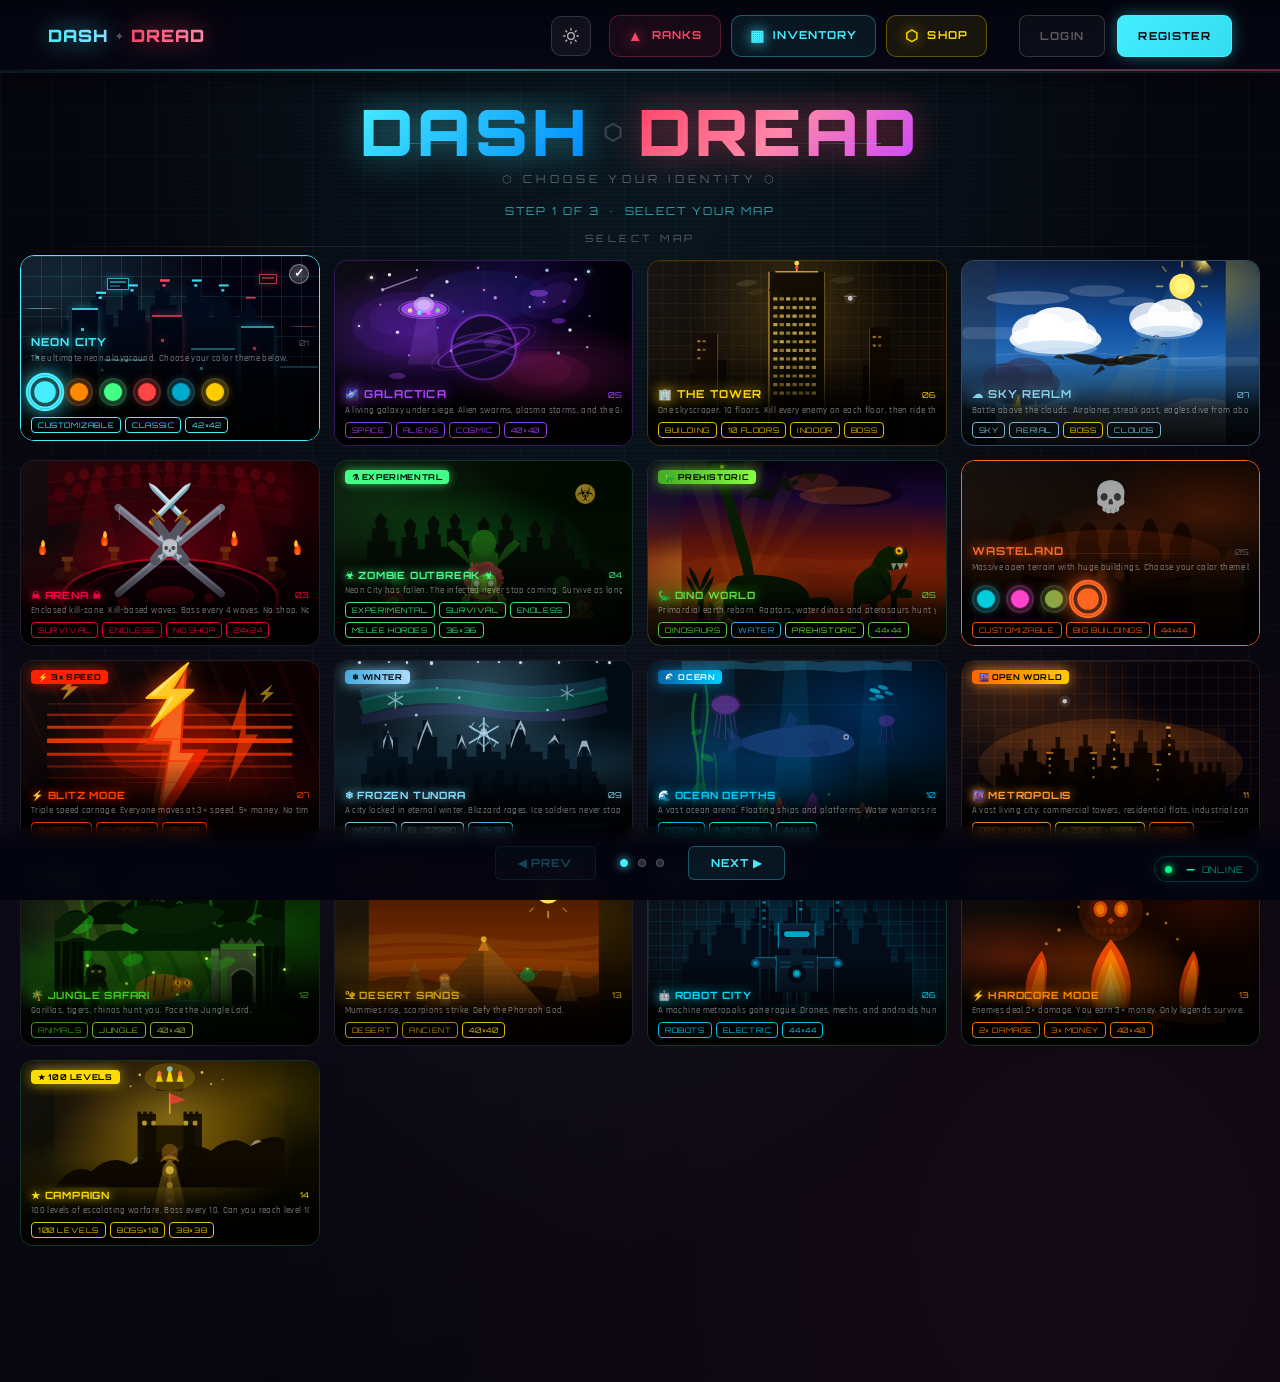
==== index.html @ d9773443 "minor" ====
<!DOCTYPE html>
<html lang="en">
<head>
  <meta charset="UTF-8">
  <meta name="viewport" content="width=device-width, initial-scale=1.0, viewport-fit=cover, user-scalable=no">
  <title>DASH DREAD — Choose Your Identity</title>
  <link rel="stylesheet" href="css/style.css">
  <link rel="stylesheet" href="css/social.css">
  <!-- Apply saved theme before paint to prevent flash -->
  <script>try{if(localStorage.getItem('nc_theme')==='light')document.documentElement.setAttribute('data-theme','light');}catch(e){}</script>
</head>
<body class="select-screen">
  <div class="bg-grid"></div>
  <div class="scanlines"></div>

  <!-- ── Small-screen recommendation banner (hidden on ≥1025px) ── -->
  <div class="mobile-warning-banner" id="mobileWarningBanner">
    <span class="mobile-warning-icon">💻</span>
    <span class="mobile-warning-text">For the best experience, play on a <strong>computer</strong>. Mobile is supported but some features may be limited.</span>
    <button class="mobile-warning-close" onclick="this.parentElement.style.display='none'" aria-label="Dismiss">✕</button>
  </div>

  <!-- ── Site Navbar ───────────────────────────────────────── -->
  <nav class="site-nav">
    <a href="index.html" class="site-nav__logo"><span class="logo-dash">DASH</span><span class="logo-sep">✦</span><span class="logo-dread">DREAD</span></a>
    <div id="siteNav" class="site-nav__controls"></div>
  </nav>

  <div class="select-container">

    <!-- Logo -->
    <div class="game-logo">
      <h1 class="logo-text"><span class="logo-dash">DASH</span><span class="logo-mid-sep">⬡</span><span class="logo-dread">DREAD</span></h1>
      <p class="logo-sub">⬡ CHOOSE YOUR IDENTITY ⬡</p>
    </div>

    <!-- ── Step Wrapper ─────────────────────────────────── -->
    <div id="stepWrapper" class="step-wrapper">

      <!-- STEP 2: Character + Customization (shown second) -->
      <div id="step2" class="step">
        <p class="step-label">STEP 2 OF 3 &nbsp;·&nbsp; CHOOSE YOUR CHARACTER</p>

    <!-- ── Character Customize Panel ──────────────────────── -->
    <div class="cpp-panel" id="cppPanel" style="display:none">

      <!-- Left: big rotating preview -->
      <div class="cpp-stage">
        <div class="cpp-wrap" id="cppWrap">
          <canvas id="cppCanvas"></canvas>
        </div>
        <div class="cpp-name" id="cppName"></div>
        <div class="cpp-hint">&#8592; DRAG TO ROTATE &#8594;</div>
      </div>

      <!-- Right: controls -->
      <div class="cpp-controls">

        <!-- Neon Color -->
        <div class="cpp-group">
          <div class="cpp-label">NEON COLOR</div>
          <div class="cpp-row">
            <div class="cpp-color active" data-color="default" title="Default" style="background:linear-gradient(135deg,#FF4466,#44EEFF,#44FF88,#CC88FF);box-shadow:0 0 8px rgba(255,255,255,0.35)"></div>
            <div class="cpp-color" data-color="#FF4466" style="background:#FF4466;box-shadow:0 0 8px #FF4466" title="Crimson"></div>
            <div class="cpp-color" data-color="#44EEFF" style="background:#44EEFF;box-shadow:0 0 8px #44EEFF" title="Cyan"></div>
            <div class="cpp-color" data-color="#44FF88" style="background:#44FF88;box-shadow:0 0 8px #44FF88" title="Green"></div>
            <div class="cpp-color" data-color="#FFDD44" style="background:#FFDD44;box-shadow:0 0 8px #FFDD44" title="Gold"></div>
            <div class="cpp-color" data-color="#FF8800" style="background:#FF8800;box-shadow:0 0 8px #FF8800" title="Orange"></div>
            <div class="cpp-color" data-color="#CC88FF" style="background:#CC88FF;box-shadow:0 0 8px #CC88FF" title="Purple"></div>
            <div class="cpp-color" data-color="#FF66AA" style="background:#FF66AA;box-shadow:0 0 8px #FF66AA" title="Pink"></div>
          </div>
        </div>

        <!-- Accessory -->
        <div class="cpp-group">
          <div class="cpp-label">ACCESSORY</div>
          <div class="cpp-row cpp-row--wrap">
            <button class="cpp-acc-btn active" data-acc="none">NONE</button>
            <button class="cpp-acc-btn" data-acc="glasses">GLASSES</button>
            <button class="cpp-acc-btn" data-acc="shades">SHADES</button>
            <button class="cpp-acc-btn" data-acc="goggles">GOGGLES</button>
            <button class="cpp-acc-btn" data-acc="hat">HAT</button>
            <button class="cpp-acc-btn" data-acc="crown">CROWN</button>
            <button class="cpp-acc-btn" data-acc="halo">HALO</button>
            <button class="cpp-acc-btn" data-acc="horns">HORNS</button>
            <button class="cpp-acc-btn" data-acc="mohawk">MOHAWK</button>
            <button class="cpp-acc-btn" data-acc="bandana">BANDANA</button>
            <button class="cpp-acc-btn" data-acc="mask">MASK</button>
            <button class="cpp-acc-btn" data-acc="chain">CHAIN</button>
            <button class="cpp-acc-btn" data-acc="earphones">EARPHONES</button>
          </div>
        </div>

        <!-- Effect -->
        <div class="cpp-group">
          <div class="cpp-label">CYBER EFFECT</div>
          <div class="cpp-row cpp-row--wrap">
            <button class="cpp-eff-btn active" data-eff="none">NONE</button>
            <button class="cpp-eff-btn" data-eff="aura">AURA</button>
            <button class="cpp-eff-btn" data-eff="fire">FIRE</button>
            <button class="cpp-eff-btn" data-eff="lightning">LIGHTNING</button>
            <button class="cpp-eff-btn" data-eff="ice">ICE</button>
            <button class="cpp-eff-btn" data-eff="rainbow">RAINBOW</button>
            <button class="cpp-eff-btn" data-eff="dark">DARK VOID</button>
            <button class="cpp-eff-btn" data-eff="speed">SPEED</button>
            <button class="cpp-eff-btn" data-eff="smoke">SMOKE</button>
            <button class="cpp-eff-btn" data-eff="glitch">GLITCH</button>
            <button class="cpp-eff-btn" data-eff="static">STATIC</button>
          </div>
        </div>

      </div>
    </div>

<!-- Characters -->
    <div class="char-section">
      <!-- All characters in one scrollable grid -->
      <div class="characters-grid">

      <!-- 01 Gangster -->
      <div class="char-card" data-char="gangster">
        <span class="char-number">01</span>
        <div class="char-avatar" data-char="gangster">
          <canvas class="char-preview-canvas" data-char="gangster"></canvas>
        </div>
        <div class="char-info">
          <h3>THE GANGSTER</h3>
          <p class="char-lore">Street boss with no mercy.</p>
          <div class="stats">
            <div class="stat"><span>SPEED</span><div class="stat-bar"><div class="stat-fill" style="width:55%"></div></div></div>
            <div class="stat"><span>HEALTH</span><div class="stat-bar"><div class="stat-fill" style="width:72%"></div></div></div>
            <div class="stat"><span>DAMAGE</span><div class="stat-bar"><div class="stat-fill" style="width:88%"></div></div></div>
          </div>
        </div>
      </div>

      <!-- 02 Hacker -->
      <div class="char-card" data-char="hacker">
        <span class="char-number">02</span>
        <div class="char-avatar" data-char="hacker">
          <canvas class="char-preview-canvas" data-char="hacker"></canvas>
        </div>
        <div class="char-info">
          <h3>THE HACKER</h3>
          <p class="char-lore">Digital ghost. Faster than light.</p>
          <div class="stats">
            <div class="stat"><span>SPEED</span><div class="stat-bar"><div class="stat-fill" style="width:95%"></div></div></div>
            <div class="stat"><span>HEALTH</span><div class="stat-bar"><div class="stat-fill" style="width:45%"></div></div></div>
            <div class="stat"><span>DAMAGE</span><div class="stat-bar"><div class="stat-fill" style="width:45%"></div></div></div>
          </div>
        </div>
      </div>

      <!-- 03 Mercenary -->
      <div class="char-card" data-char="mercenary">
        <span class="char-number">03</span>
        <div class="char-avatar" data-char="mercenary">
          <canvas class="char-preview-canvas" data-char="mercenary"></canvas>
        </div>
        <div class="char-info">
          <h3>THE MERCENARY</h3>
          <p class="char-lore">War machine. Built to survive.</p>
          <div class="stats">
            <div class="stat"><span>SPEED</span><div class="stat-bar"><div class="stat-fill" style="width:38%"></div></div></div>
            <div class="stat"><span>HEALTH</span><div class="stat-bar"><div class="stat-fill" style="width:100%"></div></div></div>
            <div class="stat"><span>DAMAGE</span><div class="stat-bar"><div class="stat-fill" style="width:65%"></div></div></div>
          </div>
        </div>
      </div>

      <!-- 04 Ghost -->
      <div class="char-card" data-char="ghost">
        <span class="char-number">04</span>
        <div class="char-avatar" data-char="ghost">
          <canvas class="char-preview-canvas" data-char="ghost"></canvas>
        </div>
        <div class="char-info">
          <h3>THE GHOST</h3>
          <p class="char-lore">One shot. One kill. No trace.</p>
          <div class="stats">
            <div class="stat"><span>SPEED</span><div class="stat-bar"><div class="stat-fill" style="width:72%"></div></div></div>
            <div class="stat"><span>HEALTH</span><div class="stat-bar"><div class="stat-fill" style="width:55%"></div></div></div>
            <div class="stat"><span>DAMAGE</span><div class="stat-bar"><div class="stat-fill" style="width:100%"></div></div></div>
          </div>
        </div>
      </div>

      <!-- 05 Engineer -->
      <div class="char-card" data-char="engineer">
        <span class="char-number">05</span>
        <div class="char-avatar" data-char="engineer">
          <canvas class="char-preview-canvas" data-char="engineer"></canvas>
        </div>
        <div class="char-info">
          <h3>THE ENGINEER</h3>
          <p class="char-lore">Builds shield turrets.</p>
          <div class="stats">
            <div class="stat"><span>SPEED</span><div class="stat-bar"><div class="stat-fill" style="width:48%"></div></div></div>
            <div class="stat"><span>HEALTH</span><div class="stat-bar"><div class="stat-fill" style="width:78%"></div></div></div>
            <div class="stat"><span>DAMAGE</span><div class="stat-bar"><div class="stat-fill" style="width:58%"></div></div></div>
          </div>
        </div>
      </div>

      <!-- 06 Sniper Elite -->
      <div class="char-card" data-char="sniper_elite">
        <span class="char-number">06</span>
        <div class="char-avatar" data-char="sniper_elite">
          <canvas class="char-preview-canvas" data-char="sniper_elite"></canvas>
        </div>
        <div class="char-info">
          <h3>SNIPER ELITE</h3>
          <p class="char-lore">One bullet. Maximum precision.</p>
          <div class="stats">
            <div class="stat"><span>SPEED</span><div class="stat-bar"><div class="stat-fill" style="width:42%"></div></div></div>
            <div class="stat"><span>HEALTH</span><div class="stat-bar"><div class="stat-fill" style="width:48%"></div></div></div>
            <div class="stat"><span>DAMAGE</span><div class="stat-bar"><div class="stat-fill" style="width:100%"></div></div></div>
          </div>
        </div>
      </div>

      <!-- 07 Drone Pilot -->
      <div class="char-card" data-char="drone_pilot">
        <span class="char-number">07</span>
        <div class="char-avatar" data-char="drone_pilot">
          <canvas class="char-preview-canvas" data-char="drone_pilot"></canvas>
        </div>
        <div class="char-info">
          <h3>DRONE PILOT</h3>
          <p class="char-lore">Death from above.</p>
          <div class="stats">
            <div class="stat"><span>SPEED</span><div class="stat-bar"><div class="stat-fill" style="width:52%"></div></div></div>
            <div class="stat"><span>HEALTH</span><div class="stat-bar"><div class="stat-fill" style="width:55%"></div></div></div>
            <div class="stat"><span>DAMAGE</span><div class="stat-bar"><div class="stat-fill" style="width:68%"></div></div></div>
          </div>
        </div>
      </div>

      <!-- 08 Chemist -->
      <div class="char-card" data-char="chemist">
        <span class="char-number">08</span>
        <div class="char-avatar" data-char="chemist">
          <canvas class="char-preview-canvas" data-char="chemist"></canvas>
        </div>
        <div class="char-info">
          <h3>THE CHEMIST</h3>
          <p class="char-lore">Toxic clouds. Corrosive death.</p>
          <div class="stats">
            <div class="stat"><span>SPEED</span><div class="stat-bar"><div class="stat-fill" style="width:50%"></div></div></div>
            <div class="stat"><span>HEALTH</span><div class="stat-bar"><div class="stat-fill" style="width:65%"></div></div></div>
            <div class="stat"><span>DAMAGE</span><div class="stat-bar"><div class="stat-fill" style="width:72%"></div></div></div>
          </div>
        </div>
      </div>

      <!-- 09 Cyber Ninja -->
      <div class="char-card" data-char="cyber_ninja">
        <span class="char-number">09</span>
        <div class="char-avatar" data-char="cyber_ninja">
          <canvas class="char-preview-canvas" data-char="cyber_ninja"></canvas>
        </div>
        <div class="char-info">
          <h3>CYBER NINJA</h3>
          <p class="char-lore">Dash + invisibility.</p>
          <div class="stats">
            <div class="stat"><span>SPEED</span><div class="stat-bar"><div class="stat-fill" style="width:98%"></div></div></div>
            <div class="stat"><span>HEALTH</span><div class="stat-bar"><div class="stat-fill" style="width:40%"></div></div></div>
            <div class="stat"><span>DAMAGE</span><div class="stat-bar"><div class="stat-fill" style="width:85%"></div></div></div>
          </div>
        </div>
      </div>

      <!-- 10 Cyber Wolf -->
      <div class="char-card" data-char="cyber_wolf">
        <span class="char-number">10</span>
        <div class="char-avatar" data-char="cyber_wolf">
          <canvas class="char-preview-canvas" data-char="cyber_wolf"></canvas>
        </div>
        <div class="char-info">
          <h3>CYBER WOLF</h3>
          <p class="char-lore">Metallic fangs. Fast melee.</p>
          <div class="stats">
            <div class="stat"><span>SPEED</span><div class="stat-bar"><div class="stat-fill" style="width:88%"></div></div></div>
            <div class="stat"><span>HEALTH</span><div class="stat-bar"><div class="stat-fill" style="width:55%"></div></div></div>
            <div class="stat"><span>DAMAGE</span><div class="stat-bar"><div class="stat-fill" style="width:82%"></div></div></div>
          </div>
        </div>
      </div>

      <!-- 11 Neon Panther -->
      <div class="char-card" data-char="neon_panther">
        <span class="char-number">11</span>
        <div class="char-avatar" data-char="neon_panther">
          <canvas class="char-preview-canvas" data-char="neon_panther"></canvas>
        </div>
        <div class="char-info">
          <h3>NEON PANTHER</h3>
          <p class="char-lore">Silent predator. Stealth attack.</p>
          <div class="stats">
            <div class="stat"><span>SPEED</span><div class="stat-bar"><div class="stat-fill" style="width:92%"></div></div></div>
            <div class="stat"><span>HEALTH</span><div class="stat-bar"><div class="stat-fill" style="width:45%"></div></div></div>
            <div class="stat"><span>DAMAGE</span><div class="stat-bar"><div class="stat-fill" style="width:92%"></div></div></div>
          </div>
        </div>
      </div>

      <!-- 12 Mecha Bulldog -->
      <div class="char-card" data-char="mecha_bulldog">
        <span class="char-number">12</span>
        <div class="char-avatar" data-char="mecha_bulldog">
          <canvas class="char-preview-canvas" data-char="mecha_bulldog"></canvas>
        </div>
        <div class="char-info">
          <h3>MECHA BULLDOG</h3>
          <p class="char-lore">Heavy armor. Tank.</p>
          <div class="stats">
            <div class="stat"><span>SPEED</span><div class="stat-bar"><div class="stat-fill" style="width:25%"></div></div></div>
            <div class="stat"><span>HEALTH</span><div class="stat-bar"><div class="stat-fill" style="width:100%"></div></div></div>
            <div class="stat"><span>DAMAGE</span><div class="stat-bar"><div class="stat-fill" style="width:75%"></div></div></div>
          </div>
        </div>
      </div>

      <!-- 13 Medic -->
      <div class="char-card" data-char="medic">
        <span class="char-number">17</span>
        <div class="char-avatar" data-char="medic">
          <canvas class="char-preview-canvas" data-char="medic"></canvas>
        </div>
        <div class="char-info">
          <h3>THE MEDIC</h3>
          <p class="char-lore">Combat surgeon. Heals allies.</p>
          <div class="stats">
            <div class="stat"><span>SPEED</span><div class="stat-bar"><div class="stat-fill" style="width:44%"></div></div></div>
            <div class="stat"><span>HEALTH</span><div class="stat-bar"><div class="stat-fill" style="width:90%"></div></div></div>
            <div class="stat"><span>DAMAGE</span><div class="stat-bar"><div class="stat-fill" style="width:50%"></div></div></div>
          </div>
        </div>
      </div>

      <!-- 18 Ronin -->
      <div class="char-card" data-char="ronin">
        <span class="char-number">18</span>
        <div class="char-avatar" data-char="ronin">
          <canvas class="char-preview-canvas" data-char="ronin"></canvas>
        </div>
        <div class="char-info">
          <h3>THE RONIN</h3>
          <p class="char-lore">Ancient blade. Perfect discipline.</p>
          <div class="stats">
            <div class="stat"><span>SPEED</span><div class="stat-bar"><div class="stat-fill" style="width:75%"></div></div></div>
            <div class="stat"><span>HEALTH</span><div class="stat-bar"><div class="stat-fill" style="width:58%"></div></div></div>
            <div class="stat"><span>DAMAGE</span><div class="stat-bar"><div class="stat-fill" style="width:96%"></div></div></div>
          </div>
        </div>
      </div>

      <!-- 19 Pyro -->
      <div class="char-card" data-char="pyro">
        <span class="char-number">19</span>
        <div class="char-avatar" data-char="pyro">
          <canvas class="char-preview-canvas" data-char="pyro"></canvas>
        </div>
        <div class="char-info">
          <h3>THE PYRO</h3>
          <p class="char-lore">Fire is the only language.</p>
          <div class="stats">
            <div class="stat"><span>SPEED</span><div class="stat-bar"><div class="stat-fill" style="width:32%"></div></div></div>
            <div class="stat"><span>HEALTH</span><div class="stat-bar"><div class="stat-fill" style="width:88%"></div></div></div>
            <div class="stat"><span>DAMAGE</span><div class="stat-bar"><div class="stat-fill" style="width:98%"></div></div></div>
          </div>
        </div>
      </div>

      <!-- 20 Phantom -->
      <div class="char-card" data-char="phantom">
        <span class="char-number">20</span>
        <div class="char-avatar" data-char="phantom">
          <canvas class="char-preview-canvas" data-char="phantom"></canvas>
        </div>
        <div class="char-info">
          <h3>THE PHANTOM</h3>
          <p class="char-lore">22% bullet dodge.</p>
          <div class="stats">
            <div class="stat"><span>SPEED</span><div class="stat-bar"><div class="stat-fill" style="width:95%"></div></div></div>
            <div class="stat"><span>HEALTH</span><div class="stat-bar"><div class="stat-fill" style="width:38%"></div></div></div>
            <div class="stat"><span>DAMAGE</span><div class="stat-bar"><div class="stat-fill" style="width:88%"></div></div></div>
          </div>
        </div>
      </div>

      <!-- 21-32: Remaining characters with similar structure -->
      <!-- 21 Spider Drone -->
      <div class="char-card" data-char="spider_drone">
        <span class="char-number">21</span>
        <div class="char-avatar" data-char="spider_drone">
          <canvas class="char-preview-canvas" data-char="spider_drone"></canvas>
        </div>
        <div class="char-info">
          <h3>SPIDER DRONE</h3>
          <p class="char-lore">Eight legs. Infinite traps.</p>
          <div class="stats">
            <div class="stat"><span>SPEED</span><div class="stat-bar"><div class="stat-fill" style="width:55%"></div></div></div>
            <div class="stat"><span>HEALTH</span><div class="stat-bar"><div class="stat-fill" style="width:52%"></div></div></div>
            <div class="stat"><span>DAMAGE</span><div class="stat-bar"><div class="stat-fill" style="width:70%"></div></div></div>
          </div>
        </div>
      </div>

      <!-- 22 Robo Hawk -->
      <div class="char-card" data-char="robo_hawk">
        <span class="char-number">22</span>
        <div class="char-avatar" data-char="robo_hawk">
          <canvas class="char-preview-canvas" data-char="robo_hawk"></canvas>
        </div>
        <div class="char-info">
          <h3>ROBO HAWK</h3>
          <p class="char-lore">Air superiority. Dive bombs.</p>
          <div class="stats">
            <div class="stat"><span>SPEED</span><div class="stat-bar"><div class="stat-fill" style="width:85%"></div></div></div>
            <div class="stat"><span>HEALTH</span><div class="stat-bar"><div class="stat-fill" style="width:42%"></div></div></div>
            <div class="stat"><span>DAMAGE</span><div class="stat-bar"><div class="stat-fill" style="width:85%"></div></div></div>
          </div>
        </div>
      </div>

      <!-- 23 Nano Rat -->
      <div class="char-card" data-char="nano_rat">
        <span class="char-number">23</span>
        <div class="char-avatar" data-char="nano_rat">
          <canvas class="char-preview-canvas" data-char="nano_rat"></canvas>
        </div>
        <div class="char-info">
          <h3>NANO RAT</h3>
          <p class="char-lore">Tiny but deadly. Sabotage.</p>
          <div class="stats">
            <div class="stat"><span>SPEED</span><div class="stat-bar"><div class="stat-fill" style="width:100%"></div></div></div>
            <div class="stat"><span>HEALTH</span><div class="stat-bar"><div class="stat-fill" style="width:28%"></div></div></div>
            <div class="stat"><span>DAMAGE</span><div class="stat-bar"><div class="stat-fill" style="width:58%"></div></div></div>
          </div>
        </div>
      </div>

      <!-- 24 Mini Bee -->
      <div class="char-card" data-char="mini_bee">
        <span class="char-number">24</span>
        <div class="char-avatar" data-char="mini_bee">
          <canvas class="char-preview-canvas" data-char="mini_bee"></canvas>
        </div>
        <div class="char-info">
          <h3>MINI BEE</h3>
          <p class="char-lore">Swarm protocol. Many stings.</p>
          <div class="stats">
            <div class="stat"><span>SPEED</span><div class="stat-bar"><div class="stat-fill" style="width:82%"></div></div></div>
            <div class="stat"><span>HEALTH</span><div class="stat-bar"><div class="stat-fill" style="width:32%"></div></div></div>
            <div class="stat"><span>DAMAGE</span><div class="stat-bar"><div class="stat-fill" style="width:45%"></div></div></div>
          </div>
        </div>
      </div>

      <!-- 25-28: More characters -->
      <!-- 25 Tank Commander -->
      <div class="char-card" data-char="tank_commander">
        <span class="char-number">25</span>
        <div class="char-avatar" data-char="tank_commander">
          <canvas class="char-preview-canvas" data-char="tank_commander"></canvas>
        </div>
        <div class="char-info">
          <h3>TANK COMMANDER</h3>
          <p class="char-lore">Heavy metal. Explosives.</p>
          <div class="stats">
            <div class="stat"><span>SPEED</span><div class="stat-bar"><div class="stat-fill" style="width:18%"></div></div></div>
            <div class="stat"><span>HEALTH</span><div class="stat-bar"><div class="stat-fill" style="width:100%"></div></div></div>
            <div class="stat"><span>DAMAGE</span><div class="stat-bar"><div class="stat-fill" style="width:88%"></div></div></div>
          </div>
        </div>
      </div>

      <!-- 26 Blade Dancer -->
      <div class="char-card" data-char="blade_dancer">
        <span class="char-number">26</span>
        <div class="char-avatar" data-char="blade_dancer">
          <canvas class="char-preview-canvas" data-char="blade_dancer"></canvas>
        </div>
        <div class="char-info">
          <h3>BLADE DANCER</h3>
          <p class="char-lore">Spinning death. Graceful.</p>
          <div class="stats">
            <div class="stat"><span>SPEED</span><div class="stat-bar"><div class="stat-fill" style="width:90%"></div></div></div>
            <div class="stat"><span>HEALTH</span><div class="stat-bar"><div class="stat-fill" style="width:48%"></div></div></div>
            <div class="stat"><span>DAMAGE</span><div class="stat-bar"><div class="stat-fill" style="width:95%"></div></div></div>
          </div>
        </div>
      </div>

      <!-- 27 Frost Walker -->
      <div class="char-card" data-char="frost_walker">
        <span class="char-number">27</span>
        <div class="char-avatar" data-char="frost_walker">
          <canvas class="char-preview-canvas" data-char="frost_walker"></canvas>
        </div>
        <div class="char-info">
          <h3>FROST WALKER</h3>
          <p class="char-lore">Sub-zero. Freeze enemies.</p>
          <div class="stats">
            <div class="stat"><span>SPEED</span><div class="stat-bar"><div class="stat-fill" style="width:52%"></div></div></div>
            <div class="stat"><span>HEALTH</span><div class="stat-bar"><div class="stat-fill" style="width:62%"></div></div></div>
            <div class="stat"><span>DAMAGE</span><div class="stat-bar"><div class="stat-fill" style="width:72%"></div></div></div>
          </div>
        </div>
      </div>

      <!-- 28 Volt Runner -->
      <div class="char-card" data-char="volt_runner">
        <span class="char-number">28</span>
        <div class="char-avatar" data-char="volt_runner">
          <canvas class="char-preview-canvas" data-char="volt_runner"></canvas>
        </div>
        <div class="char-info">
          <h3>VOLT RUNNER</h3>
          <p class="char-lore">Electric speed.</p>
          <div class="stats">
            <div class="stat"><span>SPEED</span><div class="stat-bar"><div class="stat-fill" style="width:98%"></div></div></div>
            <div class="stat"><span>HEALTH</span><div class="stat-bar"><div class="stat-fill" style="width:35%"></div></div></div>
            <div class="stat"><span>DAMAGE</span><div class="stat-bar"><div class="stat-fill" style="width:75%"></div></div></div>
          </div>
        </div>
      </div>

      <!-- ── COMING SOON (bottom) ─────────────────────────── -->
      <!-- Timebreaker (COMING SOON) -->
      <div class="char-card char-card-locked" data-char="timebreaker" data-coming-soon="true">
        <span class="char-number">29</span>
        <div class="char-coming-soon-overlay"><span class="cs-badge">COMING SOON</span></div>
        <div class="char-avatar" data-char="timebreaker">
          <canvas class="char-preview-canvas" data-char="timebreaker"></canvas>
        </div>
        <div class="char-info">
          <h3>TIMEBREAKER</h3>
          <p class="char-lore">Bend time. Break reality.</p>
          <div class="stats">
            <div class="stat"><span>SPEED</span><div class="stat-bar"><div class="stat-fill" style="width:70%"></div></div></div>
            <div class="stat"><span>HEALTH</span><div class="stat-bar"><div class="stat-fill" style="width:58%"></div></div></div>
            <div class="stat"><span>DAMAGE</span><div class="stat-bar"><div class="stat-fill" style="width:85%"></div></div></div>
          </div>
        </div>
      </div>

      <!-- AI Avatar (COMING SOON) -->
      <div class="char-card char-card-locked" data-char="ai_avatar" data-coming-soon="true">
        <span class="char-number">30</span>
        <div class="char-coming-soon-overlay"><span class="cs-badge">COMING SOON</span></div>
        <div class="char-avatar" data-char="ai_avatar">
          <canvas class="char-preview-canvas" data-char="ai_avatar"></canvas>
        </div>
        <div class="char-info">
          <h3>AI AVATAR</h3>
          <p class="char-lore">Adaptive intelligence.</p>
          <div class="stats">
            <div class="stat"><span>SPEED</span><div class="stat-bar"><div class="stat-fill" style="width:65%"></div></div></div>
            <div class="stat"><span>HEALTH</span><div class="stat-bar"><div class="stat-fill" style="width:68%"></div></div></div>
            <div class="stat"><span>DAMAGE</span><div class="stat-bar"><div class="stat-fill" style="width:75%"></div></div></div>
          </div>
        </div>
      </div>

      <!-- Overlord (COMING SOON) -->
      <div class="char-card char-card-locked" data-char="overlord" data-coming-soon="true">
        <span class="char-number">31</span>
        <div class="char-coming-soon-overlay"><span class="cs-badge">COMING SOON</span></div>
        <div class="char-avatar" data-char="overlord">
          <canvas class="char-preview-canvas" data-char="overlord"></canvas>
        </div>
        <div class="char-info">
          <h3>THE OVERLORD</h3>
          <p class="char-lore">Command the swarm.</p>
          <div class="stats">
            <div class="stat"><span>SPEED</span><div class="stat-bar"><div class="stat-fill" style="width:38%"></div></div></div>
            <div class="stat"><span>HEALTH</span><div class="stat-bar"><div class="stat-fill" style="width:82%"></div></div></div>
            <div class="stat"><span>DAMAGE</span><div class="stat-bar"><div class="stat-fill" style="width:55%"></div></div></div>
          </div>
        </div>
      </div>

      <!-- Electric Eel (COMING SOON) -->
      <div class="char-card char-card-locked" data-char="electric_eel" data-coming-soon="true">
        <span class="char-number">32</span>
        <div class="char-coming-soon-overlay"><span class="cs-badge">COMING SOON</span></div>
        <div class="char-avatar" data-char="electric_eel">
          <canvas class="char-preview-canvas" data-char="electric_eel"></canvas>
        </div>
        <div class="char-info">
          <h3>ELECTRIC EEL</h3>
          <p class="char-lore">High voltage. Stun ability.</p>
          <div class="stats">
            <div class="stat"><span>SPEED</span><div class="stat-bar"><div class="stat-fill" style="width:68%"></div></div></div>
            <div class="stat"><span>HEALTH</span><div class="stat-bar"><div class="stat-fill" style="width:50%"></div></div></div>
            <div class="stat"><span>DAMAGE</span><div class="stat-bar"><div class="stat-fill" style="width:80%"></div></div></div>
          </div>
        </div>
      </div>

      <!-- Quantum Ghost (COMING SOON) -->
      <div class="char-card char-card-locked" data-char="quantum_ghost" data-coming-soon="true">
        <span class="char-number">33</span>
        <div class="char-coming-soon-overlay"><span class="cs-badge">COMING SOON</span></div>
        <div class="char-avatar" data-char="quantum_ghost">
          <canvas class="char-preview-canvas" data-char="quantum_ghost"></canvas>
        </div>
        <div class="char-info">
          <h3>QUANTUM GHOST</h3>
          <p class="char-lore">Phase through walls. 30% dodge.</p>
          <div class="stats">
            <div class="stat"><span>SPEED</span><div class="stat-bar"><div class="stat-fill" style="width:85%"></div></div></div>
            <div class="stat"><span>HEALTH</span><div class="stat-bar"><div class="stat-fill" style="width:35%"></div></div></div>
            <div class="stat"><span>DAMAGE</span><div class="stat-bar"><div class="stat-fill" style="width:85%"></div></div></div>
          </div>
        </div>
      </div>

      <!-- Omega Prime (COMING SOON) -->
      <div class="char-card char-card-locked" data-char="omega_prime" data-coming-soon="true">
        <span class="char-number">34</span>
        <div class="char-coming-soon-overlay"><span class="cs-badge">COMING SOON</span></div>
        <div class="char-avatar" data-char="omega_prime">
          <canvas class="char-preview-canvas" data-char="omega_prime"></canvas>
        </div>
        <div class="char-info">
          <h3>OMEGA PRIME</h3>
          <p class="char-lore">Ultimate warrior. Final form.</p>
          <div class="stats">
            <div class="stat"><span>SPEED</span><div class="stat-bar"><div class="stat-fill" style="width:75%"></div></div></div>
            <div class="stat"><span>HEALTH</span><div class="stat-bar"><div class="stat-fill" style="width:85%"></div></div></div>
            <div class="stat"><span>DAMAGE</span><div class="stat-bar"><div class="stat-fill" style="width:95%"></div></div></div>
          </div>
        </div>
      </div>

    </div><!-- end .characters-grid -->
    </div><!-- end .char-section -->

      </div><!-- end #step2 -->

      <!-- STEP 1: Map Selection (shown first, active by default) -->
      <div id="step1" class="step active">
        <p class="step-label">STEP 1 OF 3 &nbsp;·&nbsp; SELECT YOUR MAP</p>

    <!-- ── Map Selection ─────────────────────────────────── -->
    <div class="map-section">
      <div class="section-divider">
        <span class="section-label">SELECT MAP</span>
      </div>

      <div class="maps-grid">

        <!-- NEON CITY - Unified map with color themes -->
        <div class="map-card map-card--neon-city selected" data-map="neon_city">
          <div class="map-preview" id="neonCityPreview" style="--mg:16px;--mbg:#080812;--mr:rgba(68,238,255,0.4);">
            <div class="map-preview-inner">
              <svg viewBox="0 0 200 150" xmlns="http://www.w3.org/2000/svg" style="position:absolute;inset:0;width:100%;height:100%;overflow:hidden">
                <!-- Far skyline layer -->
                <path fill="#020b1e" d="M0,150 0,88 6,88 6,72 10,72 10,60 14,60 14,52 18,52 18,44 22,44 22,52 26,52 26,62 32,62 32,48 36,48 36,36 40,36 40,30 44,30 44,36 48,36 48,48 54,48 54,58 58,58 58,44 62,44 62,32 66,32 66,24 70,24 70,32 74,32 74,44 80,44 80,54 84,54 84,40 88,40 88,28 92,28 92,20 96,20 96,28 100,28 100,40 106,40 106,52 110,52 110,38 114,38 114,26 118,26 118,20 122,20 122,26 126,26 126,38 132,38 132,50 136,50 136,36 140,36 140,24 144,24 144,36 148,36 148,48 154,48 154,60 158,60 158,46 162,46 162,34 166,34 166,42 170,42 170,52 176,52 176,62 182,62 182,72 188,72 188,80 194,80 194,88 200,88 200,150Z"/>
                <!-- Neon top edges -->
                <line x1="40" y1="30" x2="48" y2="30" stroke="#44EEFF" stroke-width="1.8" opacity="0.95"/>
                <line x1="66" y1="24" x2="74" y2="24" stroke="#44EEFF" stroke-width="1.8" opacity="0.9"/>
                <line x1="92" y1="20" x2="100" y2="20" stroke="#FF4464" stroke-width="2" opacity="1"/>
                <line x1="118" y1="20" x2="126" y2="20" stroke="#44EEFF" stroke-width="1.8" opacity="0.9"/>
                <line x1="140" y1="24" x2="148" y2="24" stroke="#44EEFF" stroke-width="1.8" opacity="0.85"/>
                <line x1="162" y1="34" x2="170" y2="34" stroke="#FF4464" stroke-width="1.5" opacity="0.8"/>
                <!-- Near buildings -->
                <path fill="#010610" d="M0,150 0,112 8,112 8,98 14,98 14,88 20,88 20,98 28,98 28,112 36,112 36,98 42,98 42,86 48,86 48,98 56,98 56,112 68,112 68,98 74,98 74,86 80,86 80,98 88,98 88,112 100,112 100,98 106,98 106,86 112,86 112,98 120,98 120,112 132,112 132,98 138,98 138,86 144,86 144,98 152,98 152,112 164,112 164,98 170,98 170,86 176,86 176,98 184,98 184,112 192,112 192,102 200,102 200,150Z"/>
                <!-- Window lights -->
                <rect x="42" y="33" width="2.5" height="2" fill="#44EEFF" opacity="0.95"/>
                <rect x="68" y="27" width="2.5" height="2" fill="#44EEFF" opacity="0.9"/>
                <rect x="94" y="23" width="2.5" height="2" fill="#FF4464" opacity="1"/>
                <rect x="120" y="23" width="2.5" height="2" fill="#44EEFF" opacity="0.9"/>
                <rect x="142" y="27" width="2.5" height="2" fill="#44EEFF" opacity="0.85"/>
                <rect x="44" y="92" width="2" height="2" fill="#FFAA22" opacity="0.75"/>
                <rect x="76" y="90" width="2" height="2" fill="#44EEFF" opacity="0.8"/>
                <rect x="108" y="90" width="2" height="2" fill="#FF4464" opacity="0.75"/>
                <rect x="140" y="90" width="2" height="2" fill="#44EEFF" opacity="0.75"/>
                <rect x="172" y="90" width="2" height="2" fill="#44EEFF" opacity="0.7"/>
                <!-- Street glow -->
                <ellipse cx="100" cy="152" rx="130" ry="20" fill="rgba(68,238,255,0.14)"/>
              </svg>
              <div style="position:absolute;bottom:0;left:17%;width:9%;height:72%;background:rgba(0,8,25,0.95);border-top:2px solid rgba(68,238,255,0.85);box-shadow:0 0 10px rgba(68,238,255,0.4)"></div>
              <div style="position:absolute;bottom:0;left:28%;width:14%;height:44%;background:rgba(0,12,32,0.9);border-top:2px solid rgba(68,238,255,0.55)"></div>
              <div style="position:absolute;bottom:0;left:44%;width:10%;height:68%;background:rgba(0,8,25,0.95);border-top:2px solid rgba(255,68,100,0.8);box-shadow:0 0 10px rgba(255,68,100,0.35)"></div>
              <div style="position:absolute;bottom:0;left:57%;width:15%;height:50%;background:rgba(0,10,30,0.9);border-top:2px solid rgba(68,238,255,0.6)"></div>
              <div style="position:absolute;bottom:0;left:74%;width:11%;height:62%;background:rgba(0,8,25,0.95);border-top:2px solid rgba(68,238,255,0.75);box-shadow:0 0 8px rgba(68,238,255,0.3)"></div>
              <div style="position:absolute;bottom:0;left:87%;width:13%;height:40%;background:rgba(0,12,32,0.9);border-top:2px solid rgba(68,238,255,0.5)"></div>
              <!-- Window glows -->
              <div style="position:absolute;bottom:44%;left:5%;width:3px;height:3px;background:#44EEFF;box-shadow:0 0 8px #44EEFF,0 0 16px rgba(68,238,255,0.5)"></div>
              <div style="position:absolute;bottom:59%;left:20%;width:3px;height:3px;background:#44EEFF;box-shadow:0 0 8px #44EEFF"></div>
              <div style="position:absolute;bottom:53%;left:47%;width:3px;height:3px;background:#FF4464;box-shadow:0 0 8px #FF4464"></div>
              <div style="position:absolute;bottom:38%;left:60%;width:3px;height:3px;background:#44EEFF;box-shadow:0 0 8px #44EEFF"></div>
              <div style="position:absolute;bottom:49%;left:78%;width:3px;height:3px;background:#FF4464;box-shadow:0 0 8px #FF4464"></div>
              <!-- Holographic billboard panels -->
              <div style="position:absolute;top:12%;left:29%;width:22px;height:12px;background:rgba(0,8,20,0.85);border:1px solid rgba(68,238,255,0.7);box-shadow:0 0 8px rgba(68,238,255,0.35),inset 0 0 6px rgba(68,238,255,0.1);overflow:hidden">
                <div style="position:absolute;inset:0;background:repeating-linear-gradient(0deg,transparent,transparent 2px,rgba(68,238,255,0.06) 2px,rgba(68,238,255,0.06) 3px)"></div>
                <div style="position:absolute;top:2px;left:2px;right:2px;height:2px;background:rgba(68,238,255,0.5)"></div>
                <div style="position:absolute;top:6px;left:2px;width:10px;height:1.5px;background:rgba(68,238,255,0.3)"></div>
              </div>
              <div style="position:absolute;top:10%;right:14%;width:18px;height:10px;background:rgba(20,0,8,0.85);border:1px solid rgba(255,68,100,0.7);box-shadow:0 0 8px rgba(255,68,100,0.35),inset 0 0 5px rgba(255,68,100,0.1);overflow:hidden">
                <div style="position:absolute;inset:0;background:repeating-linear-gradient(0deg,transparent,transparent 2px,rgba(255,68,100,0.06) 2px,rgba(255,68,100,0.06) 3px)"></div>
                <div style="position:absolute;top:2px;left:2px;right:2px;height:2px;background:rgba(255,68,100,0.5)"></div>
              </div>
              <!-- Flying car light trails (horizontal streaks) -->
              <div style="position:absolute;top:28%;left:0;width:40px;height:1.5px;background:linear-gradient(90deg,transparent,rgba(68,238,255,0.6),rgba(255,255,255,0.4),transparent);border-radius:1px"></div>
              <div style="position:absolute;top:38%;right:0;width:32px;height:1px;background:linear-gradient(270deg,transparent,rgba(255,68,100,0.55),rgba(255,200,200,0.35),transparent);border-radius:1px"></div>
              <!-- Rain streaks -->
              <div class="neon-rain" style="--rn:1.1s;--rndelay:0s;   left:8%;  height:18px"></div>
              <div class="neon-rain" style="--rn:1.4s;--rndelay:0.3s; left:18%; height:22px"></div>
              <div class="neon-rain" style="--rn:0.9s;--rndelay:0.7s; left:30%; height:15px"></div>
              <div class="neon-rain" style="--rn:1.3s;--rndelay:0.1s; left:44%; height:20px"></div>
              <div class="neon-rain" style="--rn:1.0s;--rndelay:0.5s; left:56%; height:17px"></div>
              <div class="neon-rain" style="--rn:1.5s;--rndelay:0.9s; left:68%; height:24px"></div>
              <div class="neon-rain" style="--rn:1.2s;--rndelay:0.2s; left:80%; height:18px"></div>
              <div class="neon-rain" style="--rn:0.8s;--rndelay:0.6s; left:92%; height:14px"></div>
            </div>
          </div>
          <div class="map-info">
            <div class="map-header">
              <h4 class="map-name" id="neonCityTitle" style="color:#44EEFF;text-shadow:0 0 12px #44EEFF">NEON CITY</h4>
              <span class="map-num">01</span>
            </div>
            <p class="map-desc">The ultimate neon playground. Choose your color theme below.</p>

            <!-- Color Theme Selector -->
            <div class="neon-color-selector" style="display:flex;gap:6px;margin:6px 0;flex-wrap:wrap;">
              <button class="neon-theme-btn active" data-theme="cyan" style="--btn-color:#44EEFF" title="Cyan Neon">
                <span class="theme-color" style="background:#44EEFF;box-shadow:0 0 12px #44EEFF"></span>
              </button>
              <button class="neon-theme-btn" data-theme="orange" style="--btn-color:#FF8800" title="Orange Flame">
                <span class="theme-color" style="background:#FF8800;box-shadow:0 0 12px #FF8800"></span>
              </button>
              <button class="neon-theme-btn" data-theme="green" style="--btn-color:#44FF88" title="Green Matrix">
                <span class="theme-color" style="background:#44FF88;box-shadow:0 0 12px #44FF88"></span>
              </button>
              <button class="neon-theme-btn" data-theme="red" style="--btn-color:#FF4444" title="Red Danger">
                <span class="theme-color" style="background:#FF4444;box-shadow:0 0 12px #FF4444"></span>
              </button>
              <button class="neon-theme-btn" data-theme="blue" style="--btn-color:#00AACC" title="Blue Ocean">
                <span class="theme-color" style="background:#00AACC;box-shadow:0 0 12px #00AACC"></span>
              </button>
              <button class="neon-theme-btn" data-theme="yellow" style="--btn-color:#FFCC00" title="Yellow Gold">
                <span class="theme-color" style="background:#FFCC00;box-shadow:0 0 12px #FFCC00"></span>
              </button>
            </div>

            <div class="map-tags">
              <span class="map-tag" id="neonCityTag1" style="--tc:#44EEFF">CUSTOMIZABLE</span>
              <span class="map-tag" id="neonCityTag2" style="--tc:#44EEFF">CLASSIC</span>
              <span class="map-tag" id="neonCityTag3" style="--tc:#44EEFF">42×42</span>
            </div>
          </div>
        </div>


        <!-- GALACTICA -->
        <div class="map-card map-card--galactica" data-map="galactica">
          <div class="map-preview">
            <svg viewBox="0 0 200 160" xmlns="http://www.w3.org/2000/svg" style="position:absolute;inset:0;width:100%;height:100%;overflow:hidden">
              <!-- Distant galaxy spiral hint -->
              <ellipse cx="160" cy="30" rx="30" ry="18" fill="rgba(100,40,200,0.1)" transform="rotate(-25,160,30)"/>
              <ellipse cx="160" cy="30" rx="18" ry="10" fill="rgba(130,60,220,0.12)" transform="rotate(-25,160,30)"/>
              <!-- Nebula clouds -->
              <ellipse cx="35"  cy="55"  rx="50" ry="28" fill="rgba(90,30,190,0.16)"/>
              <ellipse cx="30"  cy="50"  rx="30" ry="16" fill="rgba(110,40,210,0.12)"/>
              <ellipse cx="148" cy="100" rx="44" ry="22" fill="rgba(190,35,115,0.13)"/>
              <ellipse cx="150" cy="95"  rx="26" ry="14" fill="rgba(200,40,120,0.1)"/>
              <ellipse cx="100" cy="30"  rx="55" ry="22" fill="rgba(30,80,200,0.1)"/>
              <!-- Star field (many points) -->
              <circle cx="18"  cy="12"  r="1.5" fill="#FFFFFF" opacity="0.9"/>
              <circle cx="42"  cy="8"   r="1"   fill="#AADDFF" opacity="0.75"/>
              <circle cx="68"  cy="18"  r="1.5" fill="#FFFFFF" opacity="0.8"/>
              <circle cx="95"  cy="6"   r="1.2" fill="#CC88FF" opacity="0.85"/>
              <circle cx="128" cy="14"  r="1"   fill="#FFFFFF" opacity="0.7"/>
              <circle cx="155" cy="8"   r="1.5" fill="#AADDFF" opacity="0.8"/>
              <circle cx="180" cy="16"  r="1.2" fill="#FFFFFF" opacity="0.85"/>
              <circle cx="10"  cy="38"  r="1"   fill="#FF88CC" opacity="0.7"/>
              <circle cx="55"  cy="30"  r="1.5" fill="#FFFFFF" opacity="0.75"/>
              <circle cx="82"  cy="44"  r="1"   fill="#44AAFF" opacity="0.8"/>
              <circle cx="110" cy="32"  r="1.5" fill="#CC88FF" opacity="0.9"/>
              <circle cx="140" cy="40"  r="1"   fill="#FFFFFF" opacity="0.7"/>
              <circle cx="170" cy="35"  r="1.5" fill="#AA44FF" opacity="0.85"/>
              <circle cx="192" cy="48"  r="1"   fill="#AADDFF" opacity="0.7"/>
              <circle cx="25"  cy="62"  r="1.5" fill="#FFFFFF" opacity="0.8"/>
              <circle cx="60"  cy="58"  r="1"   fill="#44AAFF" opacity="0.75"/>
              <circle cx="88"  cy="65"  r="1.2" fill="#CC88FF" opacity="0.8"/>
              <circle cx="175" cy="60"  r="1.5" fill="#FFFFFF" opacity="0.85"/>
              <circle cx="35"  cy="82"  r="1"   fill="#FF88CC" opacity="0.65"/>
              <circle cx="72"  cy="78"  r="1.5" fill="#FFFFFF" opacity="0.7"/>
              <circle cx="130" cy="72"  r="1"   fill="#AA44FF" opacity="0.75"/>
              <circle cx="165" cy="80"  r="1.5" fill="#AADDFF" opacity="0.8"/>
              <circle cx="190" cy="75"  r="1"   fill="#FFFFFF" opacity="0.65"/>
              <!-- Shooting star -->
              <line x1="12" y1="25" x2="42" y2="14" stroke="rgba(220,200,255,0.55)" stroke-width="1.2"/>
              <circle cx="12" cy="25" r="1.5" fill="rgba(220,200,255,0.7)"/>
              <!-- Planet (large) -->
              <circle cx="100" cy="75" r="28" fill="rgba(8,3,20,0.95)"/>
              <circle cx="100" cy="75" r="26" fill="rgba(12,5,30,0.9)"/>
              <!-- Planet bands -->
              <path fill="none" stroke="rgba(140,60,255,0.35)" stroke-width="3"  d="M72,75 Q100,64 128,75"/>
              <path fill="none" stroke="rgba(120,50,230,0.3)"  stroke-width="2"  d="M74,82 Q100,72 126,82"/>
              <path fill="none" stroke="rgba(160,80,255,0.28)" stroke-width="1.5" d="M76,68 Q100,58 124,68"/>
              <!-- Planet edge glow -->
              <circle cx="100" cy="75" r="28" fill="none" stroke="rgba(170,68,255,0.5)" stroke-width="2"/>
              <circle cx="100" cy="75" r="32" fill="rgba(140,50,240,0.08)"/>
              <!-- Planet surface storm -->
              <ellipse cx="108" cy="70" rx="8" ry="5" fill="rgba(200,100,255,0.2)" transform="rotate(-15,108,70)"/>
              <!-- Ring around planet -->
              <ellipse cx="100" cy="75" rx="42" ry="10" fill="none" stroke="rgba(170,68,255,0.4)" stroke-width="1.5" transform="rotate(-20,100,75)"/>
              <ellipse cx="100" cy="75" rx="48" ry="12" fill="none" stroke="rgba(150,55,230,0.25)" stroke-width="1" transform="rotate(-20,100,75)"/>
              <!-- UFO craft -->
              <ellipse cx="48" cy="42" rx="20" ry="7" fill="rgba(180,80,255,0.82)"/>
              <ellipse cx="48" cy="42" rx="22" ry="8" fill="none" stroke="rgba(200,120,255,0.5)" stroke-width="1"/>
              <!-- UFO dome -->
              <ellipse cx="48" cy="38" rx="9"  ry="7"  fill="rgba(210,180,255,0.65)"/>
              <ellipse cx="48" cy="38" rx="6"  ry="4.5" fill="rgba(230,210,255,0.45)"/>
              <!-- UFO lights -->
              <circle cx="36" cy="43" r="2" fill="rgba(255,255,100,0.8)"/>
              <circle cx="44" cy="45" r="2" fill="rgba(100,255,255,0.8)"/>
              <circle cx="52" cy="45" r="2" fill="rgba(255,100,255,0.8)"/>
              <circle cx="60" cy="43" r="2" fill="rgba(100,255,100,0.8)"/>
              <!-- UFO beam -->
              <path fill="rgba(200,120,255,0.14)" d="M42,49 L34,90 L62,90 L58,49Z"/>
              <!-- Energy grid lines -->
              <line x1="0"   y1="75"  x2="68"  y2="75"  stroke="rgba(120,50,220,0.1)"  stroke-width="0.8"/>
              <line x1="132" y1="75"  x2="200" y2="75"  stroke="rgba(120,50,220,0.1)"  stroke-width="0.8"/>
              <line x1="100" y1="0"   x2="100" y2="47"  stroke="rgba(140,60,240,0.08)" stroke-width="0.8"/>
              <line x1="100" y1="103" x2="100" y2="160" stroke="rgba(140,60,240,0.08)" stroke-width="0.8"/>
              <!-- Small alien ships (background) -->
              <ellipse cx="148" cy="28" rx="8"  ry="3"  fill="rgba(140,60,220,0.6)"/>
              <ellipse cx="165" cy="52" rx="6"  ry="2.5" fill="rgba(130,50,210,0.55)"/>
              <ellipse cx="25"  cy="100" rx="7" ry="2.8" fill="rgba(150,65,230,0.5)"/>
            </svg>
            <!-- Twinkling star overlays -->
            <div class="star-twinkle" style="--std:2.5s;--stdelay:0s;   top:8%;  left:12%; width:3px;height:3px;background:#FFFFFF;box-shadow:0 0 5px #FFFFFF"></div>
            <div class="star-twinkle" style="--std:3.2s;--stdelay:0.8s; top:22%; left:70%; width:2px;height:2px;background:#CC88FF;box-shadow:0 0 5px #CC88FF"></div>
            <div class="star-twinkle" style="--std:2s;  --stdelay:1.5s; top:5%;  left:85%; width:3px;height:3px;background:#AADDFF;box-shadow:0 0 5px #AADDFF"></div>
            <div class="star-twinkle" style="--std:2.8s;--stdelay:0.4s; top:35%; left:8%;  width:2px;height:2px;background:#FFFFFF;box-shadow:0 0 4px #FFFFFF"></div>
            <div class="star-twinkle" style="--std:3.5s;--stdelay:1.2s; top:15%; left:50%; width:2px;height:2px;background:#FF88CC;box-shadow:0 0 5px #FF88CC"></div>
          </div>
          <div class="map-info">
            <div class="map-header">
              <h4 class="map-name" style="color:#AA44FF;text-shadow:0 0 14px #AA44FF;font-size:11px;letter-spacing:0.1em">🌌 GALACTICA</h4>
              <span class="map-num" style="color:#AA44FF">05</span>
            </div>
            <p class="map-desc">A living galaxy under siege. Alien swarms, plasma storms, and the Galactic Overlord await.</p>
            <div class="map-tags">
              <span class="map-tag" style="--tc:#AA44FF">SPACE</span>
              <span class="map-tag" style="--tc:#AA44FF">ALIENS</span>
              <span class="map-tag" style="--tc:#AA44FF">COSMIC</span>
              <span class="map-tag" style="--tc:#AA44FF">40×40</span>
            </div>
          </div>
        </div>

        <!-- THE TOWER -->
        <div class="map-card map-card--tower" data-map="tower">
          <div class="map-preview">
            <svg viewBox="0 0 200 172" xmlns="http://www.w3.org/2000/svg" style="position:absolute;inset:0;width:100%;height:100%;overflow:hidden">
              <!-- Street glow at base -->
              <ellipse cx="100" cy="168" rx="120" ry="20" fill="rgba(255,195,50,0.15)"/>
              <!-- Far background buildings -->
              <rect x="0"   y="105" width="18" height="67" fill="#090500"/>
              <rect x="20"  y="92"  width="14" height="80" fill="#070400"/>
              <rect x="162" y="98"  width="16" height="74" fill="#080400"/>
              <rect x="180" y="110" width="20" height="62" fill="#090500"/>
              <!-- Mid-ground buildings with warm edge glow -->
              <rect x="4"   y="68" width="22" height="104" fill="#100700"/>
              <line x1="26"  y1="68"  x2="26"  y2="172" stroke="rgba(255,180,40,0.28)" stroke-width="1"/>
              <rect x="168" y="62" width="20" height="110" fill="#100700"/>
              <line x1="168" y1="62" x2="168" y2="172" stroke="rgba(255,180,40,0.25)" stroke-width="1"/>
              <!-- Mid windows (left block) -->
              <rect x="7"  y="74" width="3" height="2" fill="rgba(255,210,80,0.55)"/>
              <rect x="12" y="74" width="3" height="2" fill="rgba(255,210,80,0.45)"/>
              <rect x="7"  y="82" width="3" height="2" fill="rgba(255,210,80,0.6)"/>
              <rect x="12" y="82" width="3" height="2" fill="rgba(255,190,60,0.4)"/>
              <rect x="7"  y="90" width="3" height="2" fill="rgba(255,210,80,0.5)"/>
              <!-- Mid windows (right block) -->
              <rect x="171" y="70" width="3" height="2" fill="rgba(255,210,80,0.55)"/>
              <rect x="176" y="70" width="3" height="2" fill="rgba(255,190,60,0.45)"/>
              <rect x="171" y="78" width="3" height="2" fill="rgba(255,210,80,0.5)"/>
              <rect x="176" y="78" width="3" height="2" fill="rgba(255,210,80,0.4)"/>
              <!-- MAIN TOWER — central dominating skyscraper -->
              <!-- Tower shadow on ground -->
              <rect x="72" y="155" width="56" height="17" fill="rgba(0,0,0,0.5)"/>
              <!-- Main shaft -->
              <rect x="74" y="10"  width="52" height="148" fill="#0d0900"/>
              <!-- Glass surface reflection (lighter stripe) -->
              <rect x="74" y="10"  width="13" height="148" fill="rgba(255,200,60,0.025)"/>
              <!-- Edge highlights -->
              <line x1="74"  y1="10"  x2="74"  y2="158" stroke="rgba(255,195,55,0.55)" stroke-width="1.5"/>
              <line x1="126" y1="10"  x2="126" y2="158" stroke="rgba(255,195,55,0.35)" stroke-width="1"/>
              <!-- Crown / setback -->
              <polygon points="74,28 80,10 120,10 126,28" fill="#110900"/>
              <line x1="80" y1="10" x2="120" y2="10" stroke="rgba(255,210,70,0.7)" stroke-width="1.5"/>
              <!-- Spire -->
              <line x1="100" y1="10" x2="100" y2="0" stroke="rgba(255,190,50,0.9)" stroke-width="1.5"/>
              <circle cx="100" cy="2" r="2.2" fill="rgba(255,220,80,0.95)"/>
              <!-- Blinking red light -->
              <circle cx="100" cy="6" r="1.8" fill="rgba(255,60,60,0.85)"/>
              <!-- Window columns (5 across, 12 rows) -->
              <rect x="78"  y="34" width="4" height="3" fill="rgba(255,225,100,0.65)" rx="0.5"/>
              <rect x="84"  y="34" width="4" height="3" fill="rgba(255,215,80,0.55)"  rx="0.5"/>
              <rect x="90"  y="34" width="4" height="3" fill="rgba(255,225,100,0.7)"  rx="0.5"/>
              <rect x="96"  y="34" width="4" height="3" fill="rgba(255,205,70,0.5)"   rx="0.5"/>
              <rect x="102" y="34" width="4" height="3" fill="rgba(255,225,100,0.65)" rx="0.5"/>
              <rect x="108" y="34" width="4" height="3" fill="rgba(255,215,80,0.6)"   rx="0.5"/>
              <rect x="114" y="34" width="4" height="3" fill="rgba(255,225,100,0.55)" rx="0.5"/>
              <rect x="78"  y="42" width="4" height="3" fill="rgba(255,215,80,0.6)"   rx="0.5"/>
              <rect x="84"  y="42" width="4" height="3" fill="rgba(255,225,100,0.7)"  rx="0.5"/>
              <rect x="90"  y="42" width="4" height="3" fill="rgba(255,205,70,0.5)"   rx="0.5"/>
              <rect x="96"  y="42" width="4" height="3" fill="rgba(255,225,100,0.65)" rx="0.5"/>
              <rect x="102" y="42" width="4" height="3" fill="rgba(255,215,80,0.55)"  rx="0.5"/>
              <rect x="108" y="42" width="4" height="3" fill="rgba(255,225,100,0.7)"  rx="0.5"/>
              <rect x="114" y="42" width="4" height="3" fill="rgba(255,205,70,0.6)"   rx="0.5"/>
              <rect x="78"  y="50" width="4" height="3" fill="rgba(255,225,100,0.55)" rx="0.5"/>
              <rect x="84"  y="50" width="4" height="3" fill="rgba(255,205,70,0.65)"  rx="0.5"/>
              <rect x="90"  y="50" width="4" height="3" fill="rgba(255,225,100,0.6)"  rx="0.5"/>
              <rect x="96"  y="50" width="4" height="3" fill="rgba(255,215,80,0.7)"   rx="0.5"/>
              <rect x="102" y="50" width="4" height="3" fill="rgba(255,225,100,0.5)"  rx="0.5"/>
              <rect x="108" y="50" width="4" height="3" fill="rgba(255,205,70,0.65)"  rx="0.5"/>
              <rect x="114" y="50" width="4" height="3" fill="rgba(255,225,100,0.6)"  rx="0.5"/>
              <rect x="78"  y="58" width="4" height="3" fill="rgba(255,215,80,0.7)"   rx="0.5"/>
              <rect x="84"  y="58" width="4" height="3" fill="rgba(255,225,100,0.5)"  rx="0.5"/>
              <rect x="90"  y="58" width="4" height="3" fill="rgba(255,205,70,0.65)"  rx="0.5"/>
              <rect x="96"  y="58" width="4" height="3" fill="rgba(255,225,100,0.6)"  rx="0.5"/>
              <rect x="102" y="58" width="4" height="3" fill="rgba(255,215,80,0.55)"  rx="0.5"/>
              <rect x="108" y="58" width="4" height="3" fill="rgba(255,225,100,0.7)"  rx="0.5"/>
              <rect x="114" y="58" width="4" height="3" fill="rgba(255,205,70,0.5)"   rx="0.5"/>
              <rect x="78"  y="66" width="4" height="3" fill="rgba(255,225,100,0.65)" rx="0.5"/>
              <rect x="84"  y="66" width="4" height="3" fill="rgba(255,215,80,0.6)"   rx="0.5"/>
              <rect x="90"  y="66" width="4" height="3" fill="rgba(255,225,100,0.5)"  rx="0.5"/>
              <rect x="96"  y="66" width="4" height="3" fill="rgba(255,205,70,0.7)"   rx="0.5"/>
              <rect x="102" y="66" width="4" height="3" fill="rgba(255,225,100,0.65)" rx="0.5"/>
              <rect x="108" y="66" width="4" height="3" fill="rgba(255,215,80,0.55)"  rx="0.5"/>
              <rect x="114" y="66" width="4" height="3" fill="rgba(255,225,100,0.6)"  rx="0.5"/>
              <rect x="78"  y="74" width="4" height="3" fill="rgba(255,215,80,0.55)"  rx="0.5"/>
              <rect x="84"  y="74" width="4" height="3" fill="rgba(255,225,100,0.7)"  rx="0.5"/>
              <rect x="90"  y="74" width="4" height="3" fill="rgba(255,205,70,0.6)"   rx="0.5"/>
              <rect x="96"  y="74" width="4" height="3" fill="rgba(255,225,100,0.5)"  rx="0.5"/>
              <rect x="102" y="74" width="4" height="3" fill="rgba(255,215,80,0.65)"  rx="0.5"/>
              <rect x="108" y="74" width="4" height="3" fill="rgba(255,225,100,0.6)"  rx="0.5"/>
              <rect x="114" y="74" width="4" height="3" fill="rgba(255,205,70,0.55)"  rx="0.5"/>
              <rect x="78"  y="82" width="4" height="3" fill="rgba(255,225,100,0.7)"  rx="0.5"/>
              <rect x="84"  y="82" width="4" height="3" fill="rgba(255,205,70,0.5)"   rx="0.5"/>
              <rect x="90"  y="82" width="4" height="3" fill="rgba(255,225,100,0.65)" rx="0.5"/>
              <rect x="96"  y="82" width="4" height="3" fill="rgba(255,215,80,0.6)"   rx="0.5"/>
              <rect x="102" y="82" width="4" height="3" fill="rgba(255,225,100,0.55)" rx="0.5"/>
              <rect x="108" y="82" width="4" height="3" fill="rgba(255,205,70,0.7)"   rx="0.5"/>
              <rect x="114" y="82" width="4" height="3" fill="rgba(255,225,100,0.5)"  rx="0.5"/>
              <rect x="78"  y="90" width="4" height="3" fill="rgba(255,215,80,0.65)"  rx="0.5"/>
              <rect x="84"  y="90" width="4" height="3" fill="rgba(255,225,100,0.6)"  rx="0.5"/>
              <rect x="90"  y="90" width="4" height="3" fill="rgba(255,205,70,0.5)"   rx="0.5"/>
              <rect x="96"  y="90" width="4" height="3" fill="rgba(255,225,100,0.7)"  rx="0.5"/>
              <rect x="102" y="90" width="4" height="3" fill="rgba(255,215,80,0.55)"  rx="0.5"/>
              <rect x="108" y="90" width="4" height="3" fill="rgba(255,225,100,0.65)" rx="0.5"/>
              <rect x="114" y="90" width="4" height="3" fill="rgba(255,205,70,0.6)"   rx="0.5"/>
              <rect x="78"  y="98" width="4" height="3" fill="rgba(255,225,100,0.5)"  rx="0.5"/>
              <rect x="84"  y="98" width="4" height="3" fill="rgba(255,215,80,0.7)"   rx="0.5"/>
              <rect x="90"  y="98" width="4" height="3" fill="rgba(255,225,100,0.6)"  rx="0.5"/>
              <rect x="96"  y="98" width="4" height="3" fill="rgba(255,205,70,0.55)"  rx="0.5"/>
              <rect x="102" y="98" width="4" height="3" fill="rgba(255,225,100,0.65)" rx="0.5"/>
              <rect x="108" y="98" width="4" height="3" fill="rgba(255,215,80,0.5)"   rx="0.5"/>
              <rect x="114" y="98" width="4" height="3" fill="rgba(255,225,100,0.7)"  rx="0.5"/>
              <rect x="78"  y="106" width="4" height="3" fill="rgba(255,215,80,0.6)"  rx="0.5"/>
              <rect x="84"  y="106" width="4" height="3" fill="rgba(255,225,100,0.5)" rx="0.5"/>
              <rect x="90"  y="106" width="4" height="3" fill="rgba(255,205,70,0.65)" rx="0.5"/>
              <rect x="96"  y="106" width="4" height="3" fill="rgba(255,225,100,0.55)" rx="0.5"/>
              <rect x="102" y="106" width="4" height="3" fill="rgba(255,215,80,0.7)"  rx="0.5"/>
              <rect x="108" y="106" width="4" height="3" fill="rgba(255,225,100,0.6)" rx="0.5"/>
              <rect x="114" y="106" width="4" height="3" fill="rgba(255,205,70,0.5)"  rx="0.5"/>
              <rect x="78"  y="114" width="4" height="3" fill="rgba(255,225,100,0.65)" rx="0.5"/>
              <rect x="84"  y="114" width="4" height="3" fill="rgba(255,215,80,0.55)" rx="0.5"/>
              <rect x="90"  y="114" width="4" height="3" fill="rgba(255,225,100,0.7)" rx="0.5"/>
              <rect x="96"  y="114" width="4" height="3" fill="rgba(255,205,70,0.6)"  rx="0.5"/>
              <rect x="102" y="114" width="4" height="3" fill="rgba(255,225,100,0.5)" rx="0.5"/>
              <rect x="108" y="114" width="4" height="3" fill="rgba(255,215,80,0.65)" rx="0.5"/>
              <rect x="114" y="114" width="4" height="3" fill="rgba(255,225,100,0.6)" rx="0.5"/>
              <rect x="78"  y="122" width="4" height="3" fill="rgba(255,215,80,0.55)" rx="0.5"/>
              <rect x="84"  y="122" width="4" height="3" fill="rgba(255,225,100,0.7)" rx="0.5"/>
              <rect x="90"  y="122" width="4" height="3" fill="rgba(255,205,70,0.5)"  rx="0.5"/>
              <rect x="96"  y="122" width="4" height="3" fill="rgba(255,225,100,0.65)" rx="0.5"/>
              <rect x="102" y="122" width="4" height="3" fill="rgba(255,215,80,0.6)"  rx="0.5"/>
              <rect x="108" y="122" width="4" height="3" fill="rgba(255,225,100,0.55)" rx="0.5"/>
              <rect x="114" y="122" width="4" height="3" fill="rgba(255,205,70,0.7)"  rx="0.5"/>
              <!-- Cloud wisps at top -->
              <path fill="rgba(200,180,130,0.14)" d="M42,22 Q52,15 64,19 Q58,25 48,24Z"/>
              <path fill="rgba(180,160,120,0.11)" d="M130,18 Q142,12 155,16 Q148,22 138,21Z"/>
              <path fill="rgba(190,170,125,0.09)" d="M54,30 Q62,24 70,28 Q65,33 57,32Z"/>
              <!-- Helicopter (small dot + blades) -->
              <circle cx="150" cy="35" r="2.2" fill="rgba(255,255,255,0.7)"/>
              <circle cx="150" cy="35" r="5"   fill="rgba(255,255,255,0.1)"/>
              <line x1="144" y1="33" x2="156" y2="33" stroke="rgba(255,255,255,0.4)" stroke-width="1"/>
            </svg>
          </div>
          <div class="map-info">
            <div class="map-header">
              <h4 class="map-name" style="color:#FFD700;text-shadow:0 0 14px #FFD700;font-size:11px;letter-spacing:0.1em">🏢 THE TOWER</h4>
              <span class="map-num" style="color:#FFD700">06</span>
            </div>
            <p class="map-desc" class="map-desc-inline">One skyscraper. 10 floors. Kill every enemy on each floor, then ride the elevator to the next. Each floor brings harder enemies and better weapons. Reach the penthouse — if you survive.</p>
            <div class="map-tags">
              <span class="map-tag" style="--tc:#FFD700">BUILDING</span>
              <span class="map-tag" style="--tc:#FFD700">10 FLOORS</span>
              <span class="map-tag" style="--tc:#FFD700">INDOOR</span>
              <span class="map-tag" style="--tc:#FFD700">BOSS</span>
            </div>
          </div>
        </div>

        <!-- SKY REALM -->
        <div class="map-card map-card--sky" data-map="sky_realm">
          <div class="map-preview">
            <svg viewBox="0 0 200 160" xmlns="http://www.w3.org/2000/svg" style="position:absolute;inset:0;width:100%;height:100%;overflow:hidden">
              <defs>
                <linearGradient id="skyRealm" x1="0" y1="0" x2="0" y2="1">
                  <stop offset="0%"   stop-color="#08183a"/>
                  <stop offset="35%"  stop-color="#1050a0"/>
                  <stop offset="72%"  stop-color="#3888d0"/>
                  <stop offset="100%" stop-color="#c0e0ff"/>
                </linearGradient>
                <radialGradient id="sunHalo" cx="82%" cy="14%" r="26%">
                  <stop offset="0%"   stop-color="#FFE870" stop-opacity="1"/>
                  <stop offset="42%"  stop-color="rgba(255,205,70,0.45)"/>
                  <stop offset="100%" stop-color="transparent" stop-opacity="0"/>
                </radialGradient>
              </defs>
              <!-- Sky gradient -->
              <rect x="0" y="0" width="200" height="160" fill="url(#skyRealm)"/>
              <!-- Sun glow halo -->
              <circle cx="162" cy="22" r="30" fill="url(#sunHalo)"/>
              <!-- Sun disc -->
              <circle cx="162" cy="22" r="11" fill="#FFE868"/>
              <circle cx="162" cy="22" r="7" fill="#FFF880"/>
              <!-- Sun rays -->
              <line x1="162" y1="5"  x2="162" y2="0"  stroke="rgba(255,235,70,0.6)"  stroke-width="1.6" stroke-linecap="round"/>
              <line x1="162" y1="39" x2="162" y2="44" stroke="rgba(255,235,70,0.6)"  stroke-width="1.6" stroke-linecap="round"/>
              <line x1="145" y1="22" x2="140" y2="22" stroke="rgba(255,235,70,0.6)"  stroke-width="1.6" stroke-linecap="round"/>
              <line x1="179" y1="22" x2="184" y2="22" stroke="rgba(255,235,70,0.6)"  stroke-width="1.6" stroke-linecap="round"/>
              <line x1="148" y1="9"  x2="145" y2="5"  stroke="rgba(255,225,55,0.45)" stroke-width="1.2" stroke-linecap="round"/>
              <line x1="176" y1="9"  x2="179" y2="5"  stroke="rgba(255,225,55,0.45)" stroke-width="1.2" stroke-linecap="round"/>
              <line x1="148" y1="35" x2="145" y2="39" stroke="rgba(255,225,55,0.45)" stroke-width="1.2" stroke-linecap="round"/>
              <line x1="176" y1="35" x2="179" y2="39" stroke="rgba(255,225,55,0.45)" stroke-width="1.2" stroke-linecap="round"/>
              <!-- Long god rays from sun -->
              <line x1="162" y1="22" x2="80"  y2="160" stroke="rgba(255,220,80,0.07)" stroke-width="18"/>
              <line x1="162" y1="22" x2="110" y2="160" stroke="rgba(255,215,70,0.06)" stroke-width="12"/>
              <line x1="162" y1="22" x2="145" y2="160" stroke="rgba(255,225,80,0.05)" stroke-width="8"/>
              <!-- Far wispy cirrus clouds -->
              <ellipse cx="28" cy="32" rx="36" ry="6"  fill="rgba(255,255,255,0.2)"/>
              <ellipse cx="88" cy="26" rx="24" ry="5"  fill="rgba(255,255,255,0.16)"/>
              <ellipse cx="118" cy="35" rx="20" ry="4" fill="rgba(255,255,255,0.14)"/>
              <!-- Main large cumulus cloud (left, fluffy layered) -->
              <ellipse cx="52" cy="68" rx="40" ry="13" fill="rgba(255,255,255,0.9)"/>
              <ellipse cx="36" cy="62" rx="22" ry="16" fill="rgba(255,255,255,0.88)"/>
              <ellipse cx="54" cy="58" rx="26" ry="18" fill="rgba(255,255,255,0.95)"/>
              <ellipse cx="70" cy="64" rx="18" ry="12" fill="rgba(255,255,255,0.85)"/>
              <ellipse cx="44" cy="56" rx="16" ry="11" fill="rgba(255,255,255,0.9)"/>
              <!-- Cloud shadow underside (blue-grey) -->
              <ellipse cx="52" cy="76" rx="36" ry="7"  fill="rgba(160,200,235,0.45)"/>
              <!-- Medium cloud right of center -->
              <ellipse cx="148" cy="55" rx="30" ry="11" fill="rgba(255,255,255,0.84)"/>
              <ellipse cx="134" cy="50" rx="18" ry="14" fill="rgba(255,255,255,0.8)"/>
              <ellipse cx="152" cy="47" rx="20" ry="14" fill="rgba(255,255,255,0.88)"/>
              <ellipse cx="166" cy="53" rx="14" ry="10" fill="rgba(255,255,255,0.78)"/>
              <ellipse cx="148" cy="62" rx="26" ry="6"  fill="rgba(155,195,230,0.4)"/>
              <!-- Storm cloud lower left — dark and menacing -->
              <ellipse cx="22" cy="110" rx="32" ry="14" fill="rgba(55,65,105,0.78)"/>
              <ellipse cx="8"  cy="104" rx="20" ry="15" fill="rgba(45,55,95,0.72)"/>
              <ellipse cx="26" cy="100" rx="24" ry="16" fill="rgba(50,60,100,0.75)"/>
              <ellipse cx="40" cy="107" rx="16" ry="11" fill="rgba(55,65,105,0.68)"/>
              <!-- Storm cloud dark base -->
              <ellipse cx="24" cy="118" rx="30" ry="7"  fill="rgba(28,36,70,0.6)"/>
              <!-- Lightning bolt from storm cloud -->
              <path fill="rgba(255,245,80,0.95)" d="M20,116 L14,132 L21,132 L16,150 L30,130 L23,130Z"/>
              <!-- Lightning glow -->
              <path fill="none" stroke="rgba(255,245,80,0.28)" stroke-width="5" d="M20,116 L14,132 L21,132 L16,150"/>
              <!-- Secondary thin lightning -->
              <path fill="rgba(255,240,120,0.6)" d="M35,120 L32,130 L36,130 L33,140 L39,129 L36,129Z"/>
              <!-- EAGLE soaring center stage -->
              <!-- Body -->
              <ellipse cx="100" cy="88" rx="8" ry="3.5" fill="rgba(25,18,8,0.88)"/>
              <!-- Head -->
              <circle cx="108" cy="86" r="4" fill="rgba(25,18,8,0.88)"/>
              <!-- White head patch (bald eagle) -->
              <circle cx="109" cy="85" r="2.5" fill="rgba(240,235,220,0.7)"/>
              <!-- Yellow beak -->
              <path fill="rgba(255,185,0,0.85)" d="M112,85 L116,83.5 L112,86.5Z"/>
              <!-- Eagle eye -->
              <circle cx="110" cy="84" r="0.8" fill="rgba(255,180,0,0.9)"/>
              <!-- Wings spread wide -->
              <path fill="rgba(22,16,6,0.85)" d="M100,88 Q80,78 58,82 Q72,88 80,90 Q90,91 100,88Z"/>
              <path fill="rgba(22,16,6,0.85)" d="M100,88 Q120,78 142,82 Q128,88 120,90 Q110,91 100,88Z"/>
              <!-- Wing feather tips -->
              <path fill="rgba(22,16,6,0.7)" d="M58,82 Q54,80 50,84 Q56,85 60,86Z"/>
              <path fill="rgba(22,16,6,0.7)" d="M142,82 Q146,80 150,84 Q144,85 140,86Z"/>
              <!-- Tail feathers -->
              <path fill="rgba(22,16,6,0.78)" d="M92,90 Q88,96 84,100 Q90,97 95,94Z"/>
              <!-- Small bird V silhouettes (distant flock) -->
              <path fill="none" stroke="rgba(20,20,40,0.72)" stroke-width="1.2" d="M128,70 Q131,67 134,70"/>
              <path fill="none" stroke="rgba(20,20,40,0.65)" stroke-width="1"   d="M137,66 Q139.5,64 142,66"/>
              <path fill="none" stroke="rgba(20,20,40,0.6)"  stroke-width="1"   d="M144,73 Q146.5,70 149,73"/>
              <path fill="none" stroke="rgba(20,20,40,0.55)" stroke-width="0.9" d="M120,76 Q122,74 124,76"/>
              <!-- Wind streaks -->
              <path fill="none" stroke="rgba(255,255,255,0.14)" stroke-width="0.8" d="M0,82 Q60,76 120,83 Q160,88 200,82"/>
              <path fill="none" stroke="rgba(255,255,255,0.1)"  stroke-width="0.7" d="M0,92 Q70,86 130,93 Q172,98 200,92"/>
              <!-- Horizon cloud base / ground-floor cloudscape -->
              <path fill="rgba(190,220,255,0.55)" d="M0,132 Q40,120 80,128 Q120,136 160,122 Q180,116 200,122 L200,160 L0,160Z"/>
              <path fill="rgba(200,228,255,0.68)" d="M0,142 Q50,132 100,140 Q150,148 200,136 L200,160 L0,160Z"/>
              <path fill="rgba(215,235,255,0.82)" d="M0,152 Q60,144 120,152 Q168,158 200,150 L200,160 L0,160Z"/>
            </svg>
            <!-- Drifting cloud divs for parallax -->
            <div class="cloud-drift" style="top:36%;left:0%;width:45%;height:12px;background:rgba(255,255,255,0.12);border-radius:10px;--cd:11s;--cddelay:0s"></div>
            <div class="cloud-drift" style="top:52%;right:0%;width:30%;height:9px;background:rgba(255,255,255,0.09);border-radius:10px;--cd:14s;--cddelay:3s"></div>
          </div>
          <div class="map-info">
            <div class="map-header">
              <h4 class="map-name" style="color:#87CEEB;text-shadow:0 0 14px #87CEEB,0 0 28px rgba(135,206,235,0.5);font-size:11px;letter-spacing:0.1em">☁ SKY REALM</h4>
              <span class="map-num" style="color:#87CEEB">07</span>
            </div>
            <p class="map-desc" class="map-desc-inline">Battle above the clouds. Airplanes streak past, eagles dive from above. Cloud formations replace buildings. Survive long enough to face the Storm Emperor — ruler of the sky.</p>
            <div class="map-tags">
              <span class="map-tag" style="--tc:#87CEEB">SKY</span>
              <span class="map-tag" style="--tc:#87CEEB">AERIAL</span>
              <span class="map-tag" style="--tc:#FFD700">BOSS</span>
              <span class="map-tag" style="--tc:#87CEEB">CLOUDS</span>
            </div>
          </div>
        </div>

        <!-- Arena + Zombie + Dino World -->

        <div class="map-card map-card--arena" data-map="arena">
          <div class="map-preview" style="--mg:24px;--mbg:#0a0004;--mr:rgba(255,0,68,0.55);">
            <div class="map-preview-inner">
              <svg viewBox="0 0 200 150" xmlns="http://www.w3.org/2000/svg" style="position:absolute;inset:0;width:100%;height:100%;overflow:hidden">
                <!-- Spectator stands top arc (dark) -->
                <path fill="rgba(55,0,8,0.65)" d="M0,0 Q100,-18 200,0 L200,54 Q100,30 0,54 Z"/>
                <!-- Stand row lines -->
                <path fill="none" stroke="rgba(120,10,25,0.3)" stroke-width="1" d="M0,18 Q100,-2 200,18"/>
                <path fill="none" stroke="rgba(120,10,25,0.3)" stroke-width="1" d="M0,30 Q100,10 200,30"/>
                <path fill="none" stroke="rgba(120,10,25,0.25)" stroke-width="1" d="M0,42 Q100,22 200,42"/>
                <!-- Crowd silhouettes in stands — row of heads -->
                <!-- Row 1 (top, smaller) -->
                <ellipse cx="18"  cy="14" rx="4" ry="5" fill="rgba(80,5,12,0.88)"/>
                <ellipse cx="30"  cy="11" rx="4" ry="5" fill="rgba(85,5,12,0.85)"/>
                <ellipse cx="44"  cy="9"  rx="4" ry="5" fill="rgba(80,5,12,0.88)"/>
                <ellipse cx="58"  cy="8"  rx="4" ry="5" fill="rgba(75,5,12,0.82)"/>
                <ellipse cx="72"  cy="7"  rx="4" ry="5" fill="rgba(80,5,12,0.85)"/>
                <ellipse cx="86"  cy="6"  rx="4" ry="5" fill="rgba(78,5,12,0.85)"/>
                <ellipse cx="100" cy="5"  rx="4" ry="5" fill="rgba(80,5,12,0.88)"/>
                <ellipse cx="114" cy="6"  rx="4" ry="5" fill="rgba(78,5,12,0.85)"/>
                <ellipse cx="128" cy="7"  rx="4" ry="5" fill="rgba(80,5,12,0.85)"/>
                <ellipse cx="142" cy="8"  rx="4" ry="5" fill="rgba(75,5,12,0.82)"/>
                <ellipse cx="156" cy="9"  rx="4" ry="5" fill="rgba(80,5,12,0.88)"/>
                <ellipse cx="170" cy="11" rx="4" ry="5" fill="rgba(85,5,12,0.85)"/>
                <ellipse cx="182" cy="14" rx="4" ry="5" fill="rgba(80,5,12,0.88)"/>
                <!-- Row 2 (lower, larger) -->
                <ellipse cx="10"  cy="28" rx="5" ry="6" fill="rgba(70,0,10,0.92)"/>
                <ellipse cx="25"  cy="24" rx="5" ry="6" fill="rgba(75,0,10,0.9)"/>
                <ellipse cx="40"  cy="21" rx="5" ry="6" fill="rgba(70,0,10,0.92)"/>
                <ellipse cx="56"  cy="19" rx="5" ry="6" fill="rgba(68,0,10,0.88)"/>
                <ellipse cx="72"  cy="17" rx="5" ry="6" fill="rgba(72,0,10,0.9)"/>
                <ellipse cx="88"  cy="16" rx="5" ry="6" fill="rgba(70,0,10,0.9)"/>
                <ellipse cx="100" cy="15" rx="5" ry="6" fill="rgba(72,0,10,0.92)"/>
                <ellipse cx="112" cy="16" rx="5" ry="6" fill="rgba(70,0,10,0.9)"/>
                <ellipse cx="128" cy="17" rx="5" ry="6" fill="rgba(72,0,10,0.9)"/>
                <ellipse cx="144" cy="19" rx="5" ry="6" fill="rgba(68,0,10,0.88)"/>
                <ellipse cx="160" cy="21" rx="5" ry="6" fill="rgba(70,0,10,0.92)"/>
                <ellipse cx="175" cy="24" rx="5" ry="6" fill="rgba(75,0,10,0.9)"/>
                <ellipse cx="190" cy="28" rx="5" ry="6" fill="rgba(70,0,10,0.92)"/>
                <!-- Torch brackets on arena wall (4 torches) -->
                <!-- Left torch bracket -->
                <rect x="14" y="80" width="5" height="10" rx="1" fill="rgba(90,40,10,0.8)"/>
                <rect x="12" y="78" width="9" height="4" rx="1" fill="rgba(110,55,15,0.85)"/>
                <!-- Right torch bracket -->
                <rect x="181" y="80" width="5" height="10" rx="1" fill="rgba(90,40,10,0.8)"/>
                <rect x="179" y="78" width="9" height="4" rx="1" fill="rgba(110,55,15,0.85)"/>
                <!-- Left-center torch bracket -->
                <rect x="52" y="72" width="5" height="9" rx="1" fill="rgba(90,40,10,0.75)"/>
                <rect x="50" y="70" width="9" height="4" rx="1" fill="rgba(110,55,15,0.8)"/>
                <!-- Right-center torch bracket -->
                <rect x="143" y="72" width="5" height="9" rx="1" fill="rgba(90,40,10,0.75)"/>
                <rect x="141" y="70" width="9" height="4" rx="1" fill="rgba(110,55,15,0.8)"/>
                <!-- Outer arena wall -->
                <ellipse cx="100" cy="112" rx="88" ry="32" fill="#0f0004" stroke="rgba(255,0,50,0.55)" stroke-width="2"/>
                <!-- Inner arena floor -->
                <ellipse cx="100" cy="110" rx="72" ry="24" fill="#140008" stroke="rgba(255,0,40,0.3)" stroke-width="1"/>
                <!-- Center blood pool -->
                <ellipse cx="100" cy="110" rx="20" ry="8" fill="rgba(160,0,18,0.55)"/>
                <!-- Crossed swords (drawn as thick lines) -->
                <line x1="58" y1="38" x2="142" y2="108" stroke="#707080" stroke-width="6" stroke-linecap="round"/>
                <line x1="60" y1="38" x2="142" y2="105" stroke="rgba(190,190,210,0.35)" stroke-width="2" stroke-linecap="round"/>
                <line x1="142" y1="38" x2="58" y2="108" stroke="#707080" stroke-width="6" stroke-linecap="round"/>
                <line x1="140" y1="38" x2="58" y2="105" stroke="rgba(190,190,210,0.35)" stroke-width="2" stroke-linecap="round"/>
                <!-- Sword blade details -->
                <line x1="59"  y1="38" x2="59"  y2="48" stroke="rgba(210,210,230,0.3)" stroke-width="1"/>
                <line x1="141" y1="38" x2="141" y2="48" stroke="rgba(210,210,230,0.3)" stroke-width="1"/>
                <!-- Crossguards -->
                <rect x="76" y="61" width="48" height="8" rx="4" fill="#555560" transform="rotate(52,100,65)"/>
                <rect x="76" y="61" width="48" height="8" rx="4" fill="#555560" transform="rotate(-52,100,65)"/>
                <!-- Red spotlights from ceiling -->
                <path fill="rgba(255,0,30,0.08)" d="M40,0 L18,88 L62,88 Z"/>
                <path fill="rgba(255,0,30,0.08)" d="M160,0 L138,88 L182,88 Z"/>
                <!-- Torch light glow patches on floor -->
                <ellipse cx="17"  cy="92" rx="12" ry="6" fill="rgba(255,120,20,0.08)"/>
                <ellipse cx="183" cy="92" rx="12" ry="6" fill="rgba(255,120,20,0.08)"/>
                <ellipse cx="54"  cy="84" rx="10" ry="5" fill="rgba(255,100,15,0.07)"/>
                <ellipse cx="146" cy="84" rx="10" ry="5" fill="rgba(255,100,15,0.07)"/>
                <!-- Blood spatters -->
                <circle cx="62"  cy="116" r="5"   fill="rgba(180,0,18,0.6)"/>
                <circle cx="132" cy="112" r="4"   fill="rgba(180,0,18,0.55)"/>
                <circle cx="88"  cy="122" r="3"   fill="rgba(160,0,14,0.5)"/>
                <circle cx="118" cy="120" r="2.5" fill="rgba(160,0,14,0.45)"/>
              </svg>
              <!-- CSS animated torch flames (4 torches) -->
              <!-- Left wall torch -->
              <div class="torch-flame" style="left:6%;top:45%;width:7px;height:11px;background:radial-gradient(ellipse at 50% 100%,#FF8020,#FF4000 55%,rgba(255,60,0,0) 100%);--tf:0.32s;--tfdelay:0s"></div>
              <div class="torch-flame" style="left:6.8%;top:43%;width:4px;height:7px;background:radial-gradient(ellipse at 50% 100%,#FFD060,#FFB020 60%,transparent 100%);--tf:0.28s;--tfdelay:0.1s"></div>
              <!-- Right wall torch -->
              <div class="torch-flame" style="right:6%;top:45%;width:7px;height:11px;background:radial-gradient(ellipse at 50% 100%,#FF8020,#FF4000 55%,rgba(255,60,0,0) 100%);--tf:0.35s;--tfdelay:0.15s"></div>
              <div class="torch-flame" style="right:6.8%;top:43%;width:4px;height:7px;background:radial-gradient(ellipse at 50% 100%,#FFD060,#FFB020 60%,transparent 100%);--tf:0.3s;--tfdelay:0.08s"></div>
              <!-- Left-center torch -->
              <div class="torch-flame" style="left:27%;top:40%;width:7px;height:11px;background:radial-gradient(ellipse at 50% 100%,#FF8020,#FF4000 55%,rgba(255,60,0,0) 100%);--tf:0.3s;--tfdelay:0.2s"></div>
              <div class="torch-flame" style="left:27.7%;top:38%;width:4px;height:7px;background:radial-gradient(ellipse at 50% 100%,#FFD060,#FFB020 60%,transparent 100%);--tf:0.26s;--tfdelay:0.05s"></div>
              <!-- Right-center torch -->
              <div class="torch-flame" style="right:27%;top:40%;width:7px;height:11px;background:radial-gradient(ellipse at 50% 100%,#FF8020,#FF4000 55%,rgba(255,60,0,0) 100%);--tf:0.33s;--tfdelay:0.12s"></div>
              <div class="torch-flame" style="right:27.7%;top:38%;width:4px;height:7px;background:radial-gradient(ellipse at 50% 100%,#FFD060,#FFB020 60%,transparent 100%);--tf:0.29s;--tfdelay:0.18s"></div>
              <!-- Crossed swords emoji -->
              <div style="position:absolute;top:14%;left:50%;transform:translateX(-50%);font-size:38px;line-height:1">⚔️</div>
              <!-- Skull center -->
              <div style="position:absolute;top:42%;left:50%;transform:translateX(-50%);font-size:22px;line-height:1;opacity:0.75">☠️</div>
            </div>
          </div>
          <div class="map-info">
            <div class="map-header">
              <h4 class="map-name" style="color:#FF0044;text-shadow:0 0 10px #FF0044">☠ ARENA ☠</h4>
              <span class="map-num" style="color:#FF0044">03</span>
            </div>
            <p class="map-desc">Enclosed kill-zone. Kill-based waves. Boss every 4 waves. No shop. No escape.</p>
            <div class="map-tags">
              <span class="map-tag" style="--tc:#FF0044">SURVIVAL</span>
              <span class="map-tag" style="--tc:#FF0044">ENDLESS</span>
              <span class="map-tag" style="--tc:#FF0044">NO SHOP</span>
              <span class="map-tag" style="--tc:#FF0044">24×24</span>
            </div>
          </div>
        </div>

        <div class="map-card map-card--experimental" data-map="zombie">
          <div class="experimental-badge">⚗ EXPERIMENTAL</div>
          <div class="map-preview" style="--mg:18px;--mbg:#030a03;--mr:rgba(30,180,60,0.5);">
            <div class="map-preview-inner">
              <svg viewBox="0 0 200 150" xmlns="http://www.w3.org/2000/svg" style="position:absolute;inset:0;width:100%;height:100%;overflow:hidden">
                <!-- Ruined city silhouette -->
                <path fill="#050d05" d="M0,150 0,82 5,82 5,65 9,65 9,55 13,55 11,48 16,42 21,48 19,55 22,55 22,65 28,65 28,78 33,78 33,62 37,62 35,52 40,46 45,52 43,62 46,62 46,72 52,72 52,60 56,60 54,50 59,44 64,50 62,60 65,60 65,70 70,70 70,55 74,55 72,48 76,42 81,48 79,55 82,55 82,65 88,65 88,74 93,74 93,60 97,60 95,52 100,45 105,52 103,60 106,60 106,68 112,68 112,56 116,56 114,48 118,42 123,48 121,56 124,56 124,65 130,65 130,74 135,74 135,62 139,62 137,55 142,48 147,55 145,62 148,62 148,72 154,72 154,60 158,60 156,52 162,46 167,52 165,60 168,60 168,70 174,70 174,80 180,80 180,88 186,88 186,80 192,80 192,88 200,88 200,150Z"/>
                <!-- Green toxic fog layer -->
                <rect x="0" y="108" width="200" height="42" fill="rgba(15,100,30,0.22)"/>
                <ellipse cx="60" cy="125" rx="75" ry="22" fill="rgba(15,130,40,0.18)"/>
                <ellipse cx="155" cy="128" rx="65" ry="18" fill="rgba(12,110,35,0.15)"/>
                <!-- Gravestones -->
                <rect x="25" y="108" width="10" height="17" rx="5" fill="rgba(35,70,25,0.85)"/>
                <rect x="82" y="112" width="9" height="14" rx="4" fill="rgba(30,65,22,0.8)"/>
                <rect x="145" y="110" width="10" height="16" rx="5" fill="rgba(35,70,25,0.82)"/>
                <!-- Cross marks on gravestones -->
                <line x1="29" y1="105" x2="29" y2="112" stroke="rgba(40,85,28,0.7)" stroke-width="2"/>
                <line x1="26" y1="108" x2="33" y2="108" stroke="rgba(40,85,28,0.7)" stroke-width="2"/>
                <!-- Zombie center — body -->
                <path fill="rgba(25,90,18,0.92)" d="M93,102 L90,92 L88,84 L88,76 L93,72 L100,70 L107,72 L112,76 L112,84 L110,92 L107,102Z"/>
                <!-- Zombie head -->
                <ellipse cx="100" cy="67" rx="10" ry="11" fill="rgba(28,95,20,0.95)"/>
                <!-- Zombie arms raised (menacing) -->
                <path fill="rgba(22,80,15,0.88)" d="M88,84 L74,72 L70,67 L75,64 L82,70 L88,80Z"/>
                <path fill="rgba(22,80,15,0.88)" d="M112,84 L126,72 L130,67 L125,64 L118,70 L112,80Z"/>
                <!-- Zombie legs -->
                <rect x="92" y="102" width="8" height="18" rx="2" fill="rgba(20,75,14,0.88)"/>
                <rect x="102" y="102" width="8" height="16" rx="2" fill="rgba(20,75,14,0.85)"/>
                <!-- Small zombie left -->
                <ellipse cx="32" cy="100" rx="7" ry="8" fill="rgba(22,80,15,0.72)"/>
                <rect x="28" y="108" width="8" height="14" rx="2" fill="rgba(20,75,14,0.68)"/>
                <line x1="28" y1="112" x2="18" y2="104" stroke="rgba(20,75,14,0.65)" stroke-width="4" stroke-linecap="round"/>
                <!-- Small zombie right -->
                <ellipse cx="164" cy="102" rx="7" ry="8" fill="rgba(22,80,15,0.68)"/>
                <rect x="160" y="110" width="8" height="14" rx="2" fill="rgba(20,75,14,0.65)"/>
                <line x1="168" y1="114" x2="178" y2="106" stroke="rgba(20,75,14,0.6)" stroke-width="4" stroke-linecap="round"/>
              </svg>
              <!-- Zombie character -->
              <div style="position:absolute;bottom:18%;left:50%;transform:translateX(-50%);font-size:46px;line-height:1">🧟</div>
              <!-- Smaller zombie -->
              <div style="position:absolute;bottom:14%;left:14%;font-size:26px;line-height:1;opacity:0.7">🧟</div>
              <div style="position:absolute;bottom:14%;right:12%;font-size:22px;line-height:1;opacity:0.6;transform:scaleX(-1)">🧟</div>
              <!-- Gravestones -->
              <div style="position:absolute;bottom:14%;left:38%;width:11px;height:18px;background:rgba(30,70,25,0.8);border-radius:6px 6px 0 0"></div>
              <div style="position:absolute;bottom:14%;right:28%;width:9px;height:15px;background:rgba(30,65,20,0.75);border-radius:5px 5px 0 0"></div>
              <!-- Biohazard -->
              <div style="position:absolute;top:12%;right:12%;font-size:18px;opacity:0.55">☣️</div>
            </div>
          </div>
          <div class="map-info">
            <div class="map-header">
              <h4 class="map-name" style="color:#44FF88;text-shadow:0 0 10px #44FF88">☣ ZOMBIE OUTBREAK ☣</h4>
              <span class="map-num" style="color:#44FF88">04</span>
            </div>
            <p class="map-desc">Neon City has fallen. The infected never stop coming. Survive as long as you can.</p>
            <div class="map-tags">
              <span class="map-tag" style="--tc:#44FF88">EXPERIMENTAL</span>
              <span class="map-tag" style="--tc:#44FF88">SURVIVAL</span>
              <span class="map-tag" style="--tc:#44FF88">ENDLESS</span>
              <span class="map-tag" style="--tc:#44FF88">MELEE HORDES</span>
              <span class="map-tag" style="--tc:#44FF88">36×36</span>
            </div>
          </div>
        </div>

        <div class="map-card map-card--experimental" data-map="dino_world">
          <div class="experimental-badge" style="background:linear-gradient(90deg,#44AA22,#88FF44);box-shadow:0 0 14px rgba(100,220,40,0.8);color:#000">🦕 PREHISTORIC</div>
          <div class="map-preview" style="--mg:18px;--mbg:#060110;--mr:rgba(255,155,28,0.55);">
            <div class="map-preview-inner">
              <svg viewBox="0 0 200 160" xmlns="http://www.w3.org/2000/svg" style="position:absolute;inset:0;width:100%;height:100%;overflow:hidden">
                <defs>
                  <linearGradient id="dinoSky" x1="0" y1="0" x2="0" y2="1">
                    <stop offset="0%"   stop-color="#060110"/>
                    <stop offset="20%"  stop-color="#180630"/>
                    <stop offset="46%"  stop-color="#5c1408"/>
                    <stop offset="72%"  stop-color="#a02a06"/>
                    <stop offset="88%"  stop-color="#ce4a08"/>
                    <stop offset="100%" stop-color="#e85c10"/>
                  </linearGradient>
                  <radialGradient id="sunGlw" cx="25%" cy="92%" r="50%">
                    <stop offset="0%"   stop-color="rgba(255,218,55,0.92)"/>
                    <stop offset="28%"  stop-color="rgba(255,158,18,0.65)"/>
                    <stop offset="60%"  stop-color="rgba(215,82,6,0.32)"/>
                    <stop offset="100%" stop-color="transparent" stop-opacity="0"/>
                  </radialGradient>
                </defs>
                <!-- Sky background — deep violet → blood orange → amber horizon -->
                <rect x="0" y="0" width="200" height="160" fill="url(#dinoSky)"/>
                <!-- Sun glow (left horizon warmth) -->
                <rect x="0" y="0" width="200" height="160" fill="url(#sunGlw)" opacity="0.90"/>
                <!-- Setting sun disc (large, left side of horizon) -->
                <ellipse cx="48" cy="140" rx="26" ry="24" fill="rgba(255,222,55,0.88)"/>
                <ellipse cx="48" cy="140" rx="18" ry="16" fill="rgba(255,242,130,0.76)"/>
                <ellipse cx="48" cy="140" rx="42" ry="36" fill="rgba(255,148,18,0.20)"/>
                <!-- God rays from left setting sun -->
                <path fill="rgba(255,198,35,0.052)" d="M48,126 L0,0 L22,0Z"/>
                <path fill="rgba(255,182,25,0.045)" d="M48,128 L54,0 L72,0Z"/>
                <path fill="rgba(255,188,28,0.040)" d="M48,130 L92,0 L108,0Z"/>
                <path fill="rgba(255,168,18,0.034)" d="M48,133 L126,10 L142,16Z"/>
                <!-- Storm clouds upper right (deep violet with amber lit bellies) -->
                <ellipse cx="142" cy="14" rx="42" ry="18" fill="rgba(14,4,28,0.85)"/>
                <ellipse cx="130" cy="7"  rx="28" ry="20" fill="rgba(12,5,25,0.78)"/>
                <ellipse cx="168" cy="10" rx="26" ry="14" fill="rgba(10,4,22,0.74)"/>
                <ellipse cx="154" cy="28" rx="38" ry="12" fill="rgba(12,4,24,0.70)"/>
                <ellipse cx="142" cy="30" rx="40" ry="8"  fill="rgba(190,82,18,0.28)"/>
                <ellipse cx="110" cy="9"  rx="20" ry="10" fill="rgba(14,5,26,0.70)"/>
                <ellipse cx="104" cy="4"  rx="15" ry="11" fill="rgba(12,4,22,0.65)"/>
                <ellipse cx="114" cy="19" rx="22" ry="8"  fill="rgba(175,70,16,0.26)"/>
                <!-- Atmospheric amber haze band -->
                <path fill="rgba(218,96,18,0.07)" d="M0,88 Q50,78 100,84 Q150,90 200,80 L200,98 Q150,102 100,97 Q50,92 0,98Z"/>
                <!-- BRACHIOSAURUS — hero silhouette, large, left-center, neck soaring high -->
                <!-- Main body mass -->
                <path fill="#091a04" d="M38,118 Q38,104 48,100 Q62,98 78,100 Q94,102 104,108 Q112,114 112,124 Q110,138 100,143 Q84,147 68,145 Q52,143 42,137 Q36,130 36,124 Q36,120 38,118Z"/>
                <!-- Long elegant neck (S-curve, sweeps up into sky) -->
                <path fill="#0a1c04" d="M56,108 Q52,90 46,70 Q40,50 35,32 Q31,18 28,8 Q32,5 36,6 Q40,14 44,30 Q50,48 56,68 Q62,88 64,108Z"/>
                <!-- Head (small, at top) -->
                <ellipse cx="30" cy="7" rx="7" ry="5" fill="#0a1c04"/>
                <ellipse cx="35" cy="5" rx="5" ry="3.5" fill="#091a04"/>
                <!-- Amber eye -->
                <circle cx="35" cy="5" r="1.6" fill="rgba(255,200,40,0.75)"/>
                <circle cx="35" cy="5" r="0.7" fill="rgba(8,3,0,0.92)"/>
                <!-- Front legs -->
                <path fill="#081804" d="M50,140 L48,154 L54,154 L56,142Z"/>
                <path fill="#081804" d="M62,142 L60,155 L66,155 L68,144Z"/>
                <!-- Back legs -->
                <path fill="#081804" d="M82,143 L80,155 L86,155 L88,145Z"/>
                <path fill="#081804" d="M94,141 L94,154 L100,154 L100,143Z"/>
                <!-- Tail trailing right -->
                <path fill="#091a04" d="M104,122 Q116,117 128,119 Q134,124 132,130 Q120,128 108,128Z"/>
                <!-- Body ground shadow -->
                <ellipse cx="76" cy="150" rx="44" ry="7" fill="rgba(2,5,1,0.58)"/>
                <!-- T-REX — right side, smaller, open jaw -->
                <!-- Body -->
                <path fill="#0c2004" d="M150,106 Q154,96 164,92 Q174,90 180,96 Q184,103 182,113 Q177,122 166,124 Q155,126 149,119Z"/>
                <!-- Neck -->
                <path fill="#0a1c04" d="M164,92 Q168,84 172,78 L180,74 L186,76 Q190,80 192,88 Q190,94 184,95 Q176,95 168,91Z"/>
                <!-- Upper jaw (open, menacing) -->
                <path fill="#091a04" d="M180,76 L188,74 L195,76 L197,83 L193,89 L186,87 L180,83Z"/>
                <!-- Glowing amber eye -->
                <circle cx="189" cy="78" r="3.2" fill="rgba(255,185,0,0.92)"/>
                <circle cx="189" cy="78" r="1.5" fill="rgba(8,3,0,0.96)"/>
                <circle cx="189" cy="78" r="5"   fill="rgba(255,140,0,0.15)"/>
                <circle cx="190" cy="77" r="0.9" fill="rgba(255,242,200,0.60)"/>
                <!-- Jagged teeth -->
                <path fill="rgba(205,222,178,0.65)" d="M182,89 L184,95 L187,89 L190,95 L193,89 L195,93 L197,89Z"/>
                <!-- Tiny arms -->
                <path fill="#0a1c04" d="M164,100 L170,96 L175,103 L169,109Z"/>
                <!-- Legs -->
                <path fill="#091a04" d="M150,119 L148,136 L155,138 L156,121Z"/>
                <path fill="#091a04" d="M164,121 L163,138 L170,138 L170,123Z"/>
                <!-- Foot claws -->
                <path fill="rgba(165,185,135,0.42)" d="M148,136 L143,142 L152,138Z"/>
                <path fill="rgba(165,185,135,0.42)" d="M163,138 L158,144 L167,140Z"/>
                <!-- Tail -->
                <path fill="#0c2004" d="M182,113 L194,111 L200,113 L200,119 L188,119 L182,119Z"/>
                <!-- T-Rex shadow -->
                <ellipse cx="162" cy="143" rx="29" ry="5.5" fill="rgba(2,5,1,0.52)"/>
                <!-- PTEROSAURS — 3 in diagonal V-formation -->
                <path fill="rgba(8,16,3,0.82)" d="M64,24 L54,34 L64,31 L76,36 L82,27 L72,24Z"/>
                <ellipse cx="81" cy="26" rx="3.2" ry="2.2" fill="rgba(8,16,3,0.80)"/>
                <path fill="rgba(8,16,3,0.70)" d="M84,15 L76,25 L84,22 L94,27 L100,19 L90,15Z"/>
                <ellipse cx="99" cy="18" rx="2.8" ry="2.0" fill="rgba(8,16,3,0.68)"/>
                <path fill="rgba(8,16,3,0.58)" d="M106,7 L100,16 L106,14 L114,19 L118,12 L112,7Z"/>
                <ellipse cx="117" cy="11" rx="2.4" ry="1.8" fill="rgba(8,16,3,0.56)"/>
                <!-- Reflective puddle (sunset glowing on water) -->
                <ellipse cx="122" cy="152" rx="30" ry="6.5" fill="rgba(200,78,16,0.30)"/>
                <ellipse cx="122" cy="152" rx="20" ry="4.2" fill="rgba(255,148,28,0.22)"/>
                <ellipse cx="122" cy="152" rx="10" ry="2.2" fill="rgba(255,215,55,0.20)"/>
                <path stroke="rgba(255,180,35,0.16)" stroke-width="0.8" fill="none" d="M100,151 Q122,149 144,151"/>
                <path stroke="rgba(255,158,22,0.12)" stroke-width="0.5" fill="none" d="M104,153 Q122,151 140,153"/>
                <!-- Dense prehistoric jungle floor -->
                <rect x="0" y="142" width="200" height="18" fill="#030c01"/>
                <path fill="#041004" d="M0,142 Q22,135 44,142 Q66,135 88,142 Q110,135 132,142 Q154,135 176,142 Q188,138 200,142 L200,148 L0,148Z"/>
                <!-- Cycad palm left -->
                <rect x="14" y="120" width="5" height="42" fill="#040e02"/>
                <path fill="#061404" d="M16,122 Q6,112 4,100 Q10,104 14,118Z"/>
                <path fill="#061404" d="M16,122 Q26,112 28,100 Q22,104 16,118Z"/>
                <path fill="#051204" d="M16,114 Q8,104 6,92 Q12,96 16,110Z"/>
                <path fill="#051204" d="M16,114 Q24,104 26,92 Q20,96 16,110Z"/>
                <!-- Cycad palm right -->
                <rect x="182" y="118" width="5" height="44" fill="#040e02"/>
                <path fill="#061404" d="M184,120 Q174,110 172,98 Q178,102 182,116Z"/>
                <path fill="#061404" d="M184,120 Q194,110 196,98 Q190,102 184,116Z"/>
                <!-- Foreground fern sprigs -->
                <path fill="rgba(14,70,6,0.65)" d="M28,148 Q20,138 14,126 Q22,130 26,144Z"/>
                <path fill="rgba(14,70,6,0.60)" d="M28,148 Q22,136 24,122 Q32,128 30,144Z"/>
                <path fill="rgba(12,65,5,0.62)" d="M28,148 Q34,138 42,126 Q42,134 36,146Z"/>
                <path fill="rgba(14,70,6,0.58)" d="M168,148 Q162,138 156,126 Q162,132 166,144Z"/>
                <path fill="rgba(14,70,6,0.55)" d="M168,148 Q170,136 178,124 Q178,134 172,146Z"/>
                <!-- Ground mist (dark amber-green) -->
                <ellipse cx="100" cy="157" rx="128" ry="15" fill="rgba(20,62,8,0.40)"/>
                <ellipse cx="52"  cy="160" rx="96"  ry="13" fill="rgba(14,48,5,0.28)"/>
              </svg>
            </div>
          </div>
          <div class="map-info">
            <div class="map-header">
              <h4 class="map-name" style="color:#66DD44;text-shadow:0 0 12px #44FF22">🦕 DINO WORLD</h4>
              <span class="map-num" style="color:#66DD44">05</span>
            </div>
            <p class="map-desc">Primordial earth reborn. Raptors, water dinos and pterosaurs hunt you. Survive to face the Rex King.</p>
            <div class="map-tags">
              <span class="map-tag" style="--tc:#66DD44">DINOSAURS</span>
              <span class="map-tag" style="--tc:#44BBFF">WATER</span>
              <span class="map-tag" style="--tc:#88FF44">PREHISTORIC</span>
              <span class="map-tag" style="--tc:#66DD44">44×44</span>
            </div>
          </div>
        </div>
        <!-- PAGE 2 MAPS -->

          <!-- WASTELAND - Unified map with big buildings and color themes -->
          <div class="map-card map-card--wasteland" data-map="wasteland">
            <div class="map-preview" id="wastelandPreview" style="--mg:25px;--mbg:#0a0602;--mr:rgba(255,102,34,0.38);">
              <div class="map-preview-inner">
                <svg viewBox="0 0 200 150" xmlns="http://www.w3.org/2000/svg" style="position:absolute;inset:0;width:100%;height:100%;overflow:hidden">
                  <!-- Ruined city skyline -->
                  <path fill="#180800" d="M0,150 0,92 6,92 6,75 8,72 10,68 14,72 16,75 18,75 18,62 20,58 22,52 26,48 30,44 34,48 36,52 38,58 38,68 40,68 40,78 46,78 46,65 48,60 50,55 52,50 56,48 60,50 62,55 64,60 64,70 66,70 66,80 72,80 72,68 74,60 76,55 78,52 82,50 86,52 88,55 90,60 90,70 92,70 92,80 98,80 98,68 100,60 102,55 106,50 110,52 112,55 114,60 114,70 116,70 116,80 122,80 122,68 124,62 126,56 128,50 132,46 136,50 138,56 140,62 140,72 142,72 142,80 148,80 148,68 150,62 152,56 154,52 158,50 162,52 164,56 166,62 166,72 168,72 168,82 174,82 174,90 180,90 180,82 186,82 186,90 192,90 192,82 200,82 200,150Z"/>
                  <!-- Sun/dust horizon haze -->
                  <ellipse cx="100" cy="78" rx="90" ry="22" fill="rgba(210,70,10,0.18)"/>
                  <!-- Cracked earth ground -->
                  <rect x="0" y="122" width="200" height="28" fill="#120600"/>
                  <path fill="#160800" d="M0,122 L0,130 L18,126 L36,130 L54,126 L72,130 L90,126 L108,130 L126,126 L144,130 L162,126 L180,130 L200,127 L200,122Z"/>
                  <!-- Crack lines in ground -->
                  <line x1="38" y1="122" x2="48" y2="148" stroke="rgba(160,55,8,0.4)" stroke-width="1.2"/>
                  <line x1="98" y1="122" x2="88" y2="150" stroke="rgba(160,55,8,0.35)" stroke-width="1"/>
                  <line x1="162" y1="122" x2="168" y2="148" stroke="rgba(160,55,8,0.3)" stroke-width="1"/>
                  <!-- Skull -->
                  <ellipse cx="100" cy="96" rx="16" ry="15" fill="#1c0a02"/>
                  <ellipse cx="100" cy="93" rx="12" ry="11" fill="rgba(80,35,8,0.75)"/>
                  <ellipse cx="93" cy="93" rx="4" ry="4.5" fill="rgba(170,70,15,0.5)"/>
                  <ellipse cx="107" cy="93" rx="4" ry="4.5" fill="rgba(170,70,15,0.5)"/>
                  <polygon points="100,100 97,106 103,106" fill="rgba(140,55,10,0.5)"/>
                  <!-- Dust storm sweep -->
                  <path fill="rgba(190,75,12,0.14)" d="M0,105 Q50,95 100,100 Q150,95 200,100 L200,114 Q150,106 100,112 Q50,106 0,112Z"/>
                </svg>
                <!-- Ruined buildings silhouettes -->
                <div style="position:absolute;bottom:0;left:4%;width:16%;height:48%;background:rgba(60,25,8,0.8);clip-path:polygon(0 100%,0 20%,30% 0,60% 15%,100% 0,100% 100%)"></div>
                <div style="position:absolute;bottom:0;right:5%;width:18%;height:55%;background:rgba(70,30,10,0.75);clip-path:polygon(0 100%,0 0,40% 25%,75% 5%,100% 20%,100% 100%)"></div>
                <div style="position:absolute;bottom:0;left:38%;width:24%;height:38%;background:rgba(50,20,5,0.7);clip-path:polygon(0 100%,0 30%,50% 0,100% 30%,100% 100%)"></div>
                <!-- Skull in dust -->
                <div style="position:absolute;top:12%;left:50%;transform:translateX(-50%);font-size:30px;line-height:1;opacity:0.7">💀</div>
                <!-- Cactus -->
                <div style="position:absolute;bottom:14%;left:24%;font-size:18px;line-height:1;opacity:0.6">🌵</div>
                <!-- Dust cloud line -->
                <div style="position:absolute;top:50%;left:5%;right:5%;height:1px;background:linear-gradient(90deg,transparent,rgba(180,80,20,0.5),transparent)"></div>
              </div>
            </div>
            <div class="map-info">
              <div class="map-header">
                <h4 class="map-name" id="wastelandTitle" style="color:#FF6622;text-shadow:0 0 12px #FF6622">WASTELAND</h4>
                <span class="map-num">05</span>
              </div>
              <p class="map-desc">Massive open terrain with huge buildings. Choose your color theme below.</p>

              <!-- Color Theme Selector -->
              <div class="wasteland-color-selector" style="display:flex;gap:6px;margin:6px 0;flex-wrap:wrap;">
                <button class="wasteland-theme-btn" data-theme="teal" style="--btn-color:#00CCDD" title="Teal Harbor">
                  <span class="theme-color" style="background:#00CCDD;box-shadow:0 0 12px #00CCDD"></span>
                </button>
                <button class="wasteland-theme-btn" data-theme="pink" style="--btn-color:#FF44CC" title="Pink Neon">
                  <span class="theme-color" style="background:#FF44CC;box-shadow:0 0 12px #FF44CC"></span>
                </button>
                <button class="wasteland-theme-btn" data-theme="green" style="--btn-color:#88AA44" title="Green Military">
                  <span class="theme-color" style="background:#88AA44;box-shadow:0 0 12px #88AA44"></span>
                </button>
                <button class="wasteland-theme-btn active" data-theme="orange" style="--btn-color:#FF6622" title="Orange Badlands">
                  <span class="theme-color" style="background:#FF6622;box-shadow:0 0 12px #FF6622"></span>
                </button>
              </div>

              <div class="map-tags">
                <span class="map-tag" id="wastelandTag1" style="--tc:#FF6622">CUSTOMIZABLE</span>
                <span class="map-tag" id="wastelandTag2" style="--tc:#FF6622">BIG BUILDINGS</span>
                <span class="map-tag" id="wastelandTag3" style="--tc:#FF6622">44×44</span>
              </div>
            </div>
          </div>

          <!-- Blitz Mode -->
          <div class="map-card" data-map="blitz">
            <div class="experimental-badge" style="background:#FF2200;box-shadow:0 0 14px rgba(255,34,0,0.7);">⚡ 3× SPEED</div>
            <div class="map-preview" style="--mg:7px;--mbg:#0a0002;--mr:rgba(255,34,0,0.65);">
              <div class="map-preview-inner">
                <svg viewBox="0 0 200 150" xmlns="http://www.w3.org/2000/svg" style="position:absolute;inset:0;width:100%;height:100%;overflow:hidden">
                  <!-- Speed lines (horizontal streaks) -->
                  <line x1="0" y1="35" x2="200" y2="35" stroke="rgba(255,50,0,0.28)" stroke-width="1"/>
                  <line x1="0" y1="44" x2="200" y2="44" stroke="rgba(255,55,0,0.5)" stroke-width="1.8"/>
                  <line x1="0" y1="54" x2="200" y2="54" stroke="rgba(255,65,0,0.72)" stroke-width="2.5"/>
                  <line x1="0" y1="65" x2="200" y2="65" stroke="rgba(255,60,0,0.88)" stroke-width="3.5"/>
                  <line x1="0" y1="76" x2="200" y2="76" stroke="rgba(255,55,0,0.7)" stroke-width="2.5"/>
                  <line x1="0" y1="86" x2="200" y2="86" stroke="rgba(255,45,0,0.45)" stroke-width="1.8"/>
                  <line x1="0" y1="95" x2="200" y2="95" stroke="rgba(255,40,0,0.25)" stroke-width="1"/>
                  <!-- Red glow at center -->
                  <ellipse cx="100" cy="65" rx="55" ry="32" fill="rgba(255,40,0,0.18)"/>
                  <!-- Main lightning bolt -->
                  <path fill="#EE2200" d="M114,5 L80,68 L100,68 L86,145 L132,72 L110,72Z" opacity="0.95"/>
                  <!-- Bolt inner highlight -->
                  <path fill="rgba(255,160,60,0.55)" d="M112,10 L86,65 L102,65 L93,120 L120,75 L108,75Z"/>
                  <!-- Glow aura around bolt -->
                  <path fill="none" stroke="rgba(255,100,20,0.22)" stroke-width="10" d="M114,5 L80,68 L100,68 L86,145"/>
                  <!-- Secondary small bolt -->
                  <path fill="rgba(255,60,0,0.65)" d="M162,22 L150,56 L158,56 L148,100 L172,60 L162,60Z"/>
                  <!-- Ground explosion -->
                  <ellipse cx="90" cy="148" rx="32" ry="8" fill="rgba(255,70,0,0.35)"/>
                </svg>
                <div style="position:absolute;top:42%;left:0;right:0;height:2px;background:linear-gradient(to right,transparent 10%,rgba(255,40,0,0.7),rgba(255,80,0,0.4),transparent 90%)"></div>
                <div style="position:absolute;top:54%;left:0;right:0;height:2px;background:linear-gradient(to right,transparent 20%,rgba(255,50,0,0.65),transparent 80%)"></div>
                <div style="position:absolute;top:66%;left:0;right:0;height:1px;background:linear-gradient(to right,transparent 30%,rgba(255,40,0,0.5),transparent 70%)"></div>
                <!-- Giant lightning bolt -->
                <div style="position:absolute;top:4%;left:50%;transform:translateX(-50%);font-size:58px;line-height:1;text-shadow:0 0 20px rgba(255,80,0,0.8)">⚡</div>
                <!-- Small bolts -->
                <div style="position:absolute;top:10%;left:12%;font-size:20px;line-height:1;opacity:0.65">⚡</div>
                <div style="position:absolute;top:14%;right:14%;font-size:16px;line-height:1;opacity:0.55">⚡</div>
              </div>
            </div>
            <div class="map-info">
              <div class="map-header">
                <h4 class="map-name" style="color:#FF4400;text-shadow:0 0 10px #FF2200">⚡ BLITZ MODE</h4>
                <span class="map-num" style="color:#FF4400">07</span>
              </div>
              <p class="map-desc">Triple speed carnage. Everyone moves at 3× speed. 5× money. No time to think.</p>
              <div class="map-tags">
                <span class="map-tag" style="--tc:#FF4400">3× SPEED</span>
                <span class="map-tag" style="--tc:#FF4400">5× MONEY</span>
                <span class="map-tag" style="--tc:#FF4400">28×28</span>
              </div>
            </div>
          </div>


          <!-- Frozen Tundra -->
          <div class="map-card" data-map="frozen_tundra">
            <div class="experimental-badge" style="background:linear-gradient(90deg,#44AADD,#AADDFF);box-shadow:0 0 14px rgba(136,221,255,0.75);color:#000">❄ WINTER</div>
            <div class="map-preview" style="--mg:16px;--mbg:#030c14;--mr:rgba(136,221,255,0.40);">
              <div class="map-preview-inner">
                <svg viewBox="0 0 200 150" xmlns="http://www.w3.org/2000/svg" style="position:absolute;inset:0;width:100%;height:100%;overflow:hidden">
                  <!-- Aurora borealis -->
                  <path fill="none" stroke="rgba(0,255,180,0.18)" stroke-width="12" d="M0,38 Q50,22 100,32 Q150,42 200,26"/>
                  <path fill="none" stroke="rgba(68,220,255,0.14)" stroke-width="10" d="M0,28 Q50,15 100,22 Q150,30 200,18"/>
                  <path fill="none" stroke="rgba(136,100,255,0.12)" stroke-width="8" d="M0,48 Q60,35 110,42 Q160,50 200,38"/>
                  <!-- Far snow-capped buildings -->
                  <path fill="#04121e" d="M0,150 0,92 5,92 5,78 10,78 10,65 14,65 14,72 18,72 18,56 22,56 22,72 26,72 26,62 30,62 30,78 38,78 38,84 42,84 42,70 46,70 46,58 50,58 50,48 54,48 54,58 58,58 58,62 62,62 62,78 70,78 70,88 74,88 74,72 78,72 78,60 82,60 82,72 86,72 86,78 94,78 94,68 98,68 98,55 102,55 102,68 106,68 106,74 114,74 114,80 118,80 118,68 122,68 122,56 126,56 126,48 130,48 130,56 134,56 134,68 138,68 138,74 148,74 148,80 152,80 152,68 158,68 158,60 162,60 162,68 166,68 166,80 170,80 170,88 176,88 176,78 180,78 180,65 184,65 184,78 188,78 188,90 192,90 192,100 200,100 200,150Z"/>
                  <!-- Snow caps -->
                  <path fill="rgba(210,235,255,0.7)" d="M18,72 L22,56 L26,72 L26,65 L22,58 L18,65Z"/>
                  <path fill="rgba(210,235,255,0.68)" d="M46,70 L50,58 L54,48 L58,58 L58,62 L54,52 L50,62 L46,74Z"/>
                  <path fill="rgba(210,235,255,0.7)" d="M78,72 L82,60 L86,72 L82,65Z"/>
                  <path fill="rgba(210,235,255,0.68)" d="M94,68 L98,55 L102,55 L106,68 L102,60 L98,60Z"/>
                  <path fill="rgba(210,235,255,0.7)" d="M122,68 L126,56 L130,48 L134,56 L134,62 L130,52 L126,60 L122,72Z"/>
                  <path fill="rgba(210,235,255,0.68)" d="M152,68 L158,60 L162,68 L158,64Z"/>
                  <path fill="rgba(210,235,255,0.7)" d="M176,78 L180,65 L184,65 L188,78 L184,70 L180,70Z"/>
                  <!-- Near buildings (darker) -->
                  <path fill="#010c18" d="M0,150 0,108 8,108 8,96 14,96 14,106 20,106 20,88 26,88 26,100 30,100 30,86 36,86 36,100 40,100 40,108 52,108 52,95 56,95 56,105 60,105 60,88 68,88 68,96 72,96 72,108 80,108 80,98 84,98 84,108 92,108 92,92 98,92 98,108 106,108 106,96 110,96 110,88 116,88 116,102 124,102 124,92 128,92 128,108 136,108 136,98 140,98 140,108 148,108 148,96 154,96 154,108 162,108 162,92 168,92 168,102 176,102 176,92 180,92 180,108 188,108 188,96 194,96 194,108 200,108 200,150Z"/>
                  <!-- Ice ground -->
                  <rect x="0" y="132" width="200" height="18" fill="rgba(40,100,180,0.3)"/>
                  <path fill="rgba(140,210,255,0.18)" d="M0,132 Q50,128 100,132 Q150,136 200,132 L200,136 Q150,140 100,136 Q50,132 0,136Z"/>
                  <!-- Large central SVG snowflake -->
                  <g transform="translate(100,60)" opacity="0.85">
                    <line x1="0" y1="-14" x2="0" y2="14" stroke="rgba(180,230,255,0.9)" stroke-width="1.5"/>
                    <line x1="-12.1" y1="-7" x2="12.1" y2="7" stroke="rgba(180,230,255,0.9)" stroke-width="1.5"/>
                    <line x1="12.1" y1="-7" x2="-12.1" y2="7" stroke="rgba(180,230,255,0.9)" stroke-width="1.5"/>
                    <line x1="0" y1="-10" x2="-4" y2="-6" stroke="rgba(180,230,255,0.7)" stroke-width="1"/>
                    <line x1="0" y1="-10" x2="4" y2="-6" stroke="rgba(180,230,255,0.7)" stroke-width="1"/>
                    <line x1="0" y1="10" x2="-4" y2="6" stroke="rgba(180,230,255,0.7)" stroke-width="1"/>
                    <line x1="0" y1="10" x2="4" y2="6" stroke="rgba(180,230,255,0.7)" stroke-width="1"/>
                    <line x1="-10.5" y1="-6" x2="-6.5" y2="-3" stroke="rgba(180,230,255,0.7)" stroke-width="1"/>
                    <line x1="-10.5" y1="-6" x2="-8" y2="-10" stroke="rgba(180,230,255,0.7)" stroke-width="1"/>
                    <line x1="10.5" y1="6" x2="6.5" y2="3" stroke="rgba(180,230,255,0.7)" stroke-width="1"/>
                    <line x1="10.5" y1="6" x2="8" y2="10" stroke="rgba(180,230,255,0.7)" stroke-width="1"/>
                  </g>
                  <!-- Small snowflake top-left -->
                  <g transform="translate(28,32)" opacity="0.72">
                    <line x1="0" y1="-7" x2="0" y2="7" stroke="rgba(180,230,255,0.85)" stroke-width="1.1"/>
                    <line x1="-6.1" y1="-3.5" x2="6.1" y2="3.5" stroke="rgba(180,230,255,0.85)" stroke-width="1.1"/>
                    <line x1="6.1" y1="-3.5" x2="-6.1" y2="3.5" stroke="rgba(180,230,255,0.85)" stroke-width="1.1"/>
                    <line x1="0" y1="-5" x2="-2.5" y2="-2.5" stroke="rgba(180,230,255,0.6)" stroke-width="0.8"/>
                    <line x1="0" y1="-5" x2="2.5" y2="-2.5" stroke="rgba(180,230,255,0.6)" stroke-width="0.8"/>
                  </g>
                  <!-- Small snowflake top-right -->
                  <g transform="translate(168,26)" opacity="0.65">
                    <line x1="0" y1="-6" x2="0" y2="6" stroke="rgba(180,230,255,0.8)" stroke-width="1"/>
                    <line x1="-5.2" y1="-3" x2="5.2" y2="3" stroke="rgba(180,230,255,0.8)" stroke-width="1"/>
                    <line x1="5.2" y1="-3" x2="-5.2" y2="3" stroke="rgba(180,230,255,0.8)" stroke-width="1"/>
                  </g>
                  <!-- Tiny snow particles -->
                  <circle cx="45" cy="44" r="1.3" fill="rgba(200,235,255,0.75)"/>
                  <circle cx="152" cy="40" r="1" fill="rgba(200,235,255,0.7)"/>
                  <circle cx="80" cy="30" r="1.2" fill="rgba(200,235,255,0.65)"/>
                  <circle cx="130" cy="55" r="1" fill="rgba(200,235,255,0.6)"/>
                  <circle cx="62" cy="22" r="0.9" fill="rgba(200,235,255,0.6)"/>
                  <circle cx="165" cy="48" r="1.1" fill="rgba(200,235,255,0.55)"/>
                  <circle cx="20" cy="52" r="0.9" fill="rgba(200,235,255,0.5)"/>
                </svg>
                <!-- Animated falling snow particles -->
                <div class="snow-particle" style="left:8%;width:3px;height:3px;--sf:3.4s;--sfdelay:0s;--sfx:6px"></div>
                <div class="snow-particle" style="left:18%;width:2px;height:2px;--sf:2.8s;--sfdelay:0.6s;--sfx:-4px"></div>
                <div class="snow-particle" style="left:32%;width:3.5px;height:3.5px;--sf:4.1s;--sfdelay:1.2s;--sfx:8px"></div>
                <div class="snow-particle" style="left:48%;width:2px;height:2px;--sf:2.5s;--sfdelay:0.3s;--sfx:-6px"></div>
                <div class="snow-particle" style="left:62%;width:3px;height:3px;--sf:3.8s;--sfdelay:1.7s;--sfx:5px"></div>
                <div class="snow-particle" style="left:75%;width:2.5px;height:2.5px;--sf:3s;--sfdelay:0.9s;--sfx:-3px"></div>
                <div class="snow-particle" style="left:88%;width:2px;height:2px;--sf:4.5s;--sfdelay:2.1s;--sfx:7px"></div>
                <div class="snow-particle" style="left:55%;width:1.5px;height:1.5px;--sf:2.2s;--sfdelay:1.5s;--sfx:-5px"></div>
                <div class="snow-particle" style="left:24%;width:2.5px;height:2.5px;--sf:3.6s;--sfdelay:2.6s;--sfx:4px"></div>
                <div class="snow-particle" style="left:92%;width:3px;height:3px;--sf:3.2s;--sfdelay:0.4s;--sfx:-8px"></div>
              </div>
            </div>
            <div class="map-info">
              <div class="map-header">
                <h4 class="map-name" style="color:#88DDFF;text-shadow:0 0 10px #88DDFF">❄ FROZEN TUNDRA</h4>
                <span class="map-num" style="color:#88DDFF">09</span>
              </div>
              <p class="map-desc">A city locked in eternal winter. Blizzard rages. Ice soldiers never stop coming.</p>
              <div class="map-tags">
                <span class="map-tag" style="--tc:#88DDFF">WINTER</span>
                <span class="map-tag" style="--tc:#AAEEFF">BLIZZARD</span>
                <span class="map-tag" style="--tc:#66CCFF">38×38</span>
              </div>
            </div>
          </div>

          <!-- Ocean Depths -->
          <div class="map-card" data-map="ocean_depths">
            <div class="experimental-badge" style="background:linear-gradient(90deg,#0066AA,#00CCFF);box-shadow:0 0 14px rgba(0,136,204,0.75);color:#fff">🌊 OCEAN</div>
            <div class="map-preview" style="--mg:18px;--mbg:#001828;--mr:rgba(0,136,204,0.50);">
              <div class="map-preview-inner">
                <svg viewBox="0 0 200 160" xmlns="http://www.w3.org/2000/svg" style="position:absolute;inset:0;width:100%;height:100%;overflow:hidden">
                  <!-- Surface shimmer -->
                  <path fill="rgba(80,210,255,0.22)" d="M0,0 Q30,-3 60,2 Q90,-3 120,1 Q150,-3 180,2 Q190,-1 200,1 L200,9 Q170,6 140,10 Q110,6 80,9 Q50,5 20,9 Q10,7 0,9Z"/>
                  <!-- Sunlight shafts -->
                  <polygon points="20,0 8,160 48,160 46,0"  fill="rgba(0,185,255,0.07)"/>
                  <polygon points="90,0 76,160 116,160 108,0" fill="rgba(0,195,255,0.09)"/>
                  <polygon points="160,0 148,160 182,160 174,0" fill="rgba(0,180,255,0.06)"/>
                  <!-- Depth lines -->
                  <line x1="10" y1="38"  x2="190" y2="38"  stroke="rgba(0,175,255,0.1)"  stroke-width="0.8"/>
                  <line x1="10" y1="72"  x2="190" y2="72"  stroke="rgba(0,155,240,0.08)" stroke-width="0.7"/>
                  <line x1="10" y1="108" x2="190" y2="108" stroke="rgba(0,135,220,0.07)" stroke-width="0.6"/>
                  <!-- Kelp forest (left) -->
                  <path fill="none" stroke="rgba(18,165,60,0.55)" stroke-width="2.5" d="M12,160 Q7,138 12,116 Q17,94 12,72 Q7,50 12,28"/>
                  <path fill="none" stroke="rgba(22,175,65,0.45)" stroke-width="2"   d="M20,160 Q25,136 20,112 Q15,88 20,64 Q25,40 20,16"/>
                  <path fill="none" stroke="rgba(18,165,60,0.38)" stroke-width="1.5" d="M28,160 Q23,140 28,120 Q33,100 28,80"/>
                  <ellipse cx="15" cy="110" rx="7" ry="3.5" fill="rgba(18,165,60,0.4)"  transform="rotate(-28,15,110)"/>
                  <ellipse cx="22" cy="84"  rx="6" ry="3"   fill="rgba(22,175,65,0.38)" transform="rotate(24,22,84)"/>
                  <ellipse cx="13" cy="62"  rx="5" ry="2.5" fill="rgba(18,165,60,0.35)" transform="rotate(-18,13,62)"/>
                  <!-- SHARK -->
                  <path fill="rgba(22,62,118,0.88)" d="M52,68 Q68,61 88,58 Q108,54 126,56 Q140,58 148,66 Q153,71 146,77 Q138,82 120,83 Q98,85 76,82 Q60,79 52,74Z"/>
                  <path fill="rgba(18,55,108,0.85)" d="M52,68 L38,56 L42,69 L38,82 L52,74Z"/>
                  <path fill="rgba(18,55,108,0.85)" d="M88,58 L94,44 L101,51 L98,58Z"/>
                  <path fill="rgba(16,50,102,0.8)"  d="M108,72 L120,84 L130,78 L126,67Z"/>
                  <circle cx="143" cy="66" r="2.5" fill="rgba(215,228,250,0.55)"/>
                  <circle cx="143" cy="66" r="1.1" fill="rgba(8,18,48,0.85)"/>
                  <line x1="130" y1="59" x2="128" y2="76" stroke="rgba(14,48,100,0.55)" stroke-width="1.2"/>
                  <line x1="134" y1="58" x2="132" y2="75" stroke="rgba(14,48,100,0.45)" stroke-width="1"/>
                  <!-- School of fish (top right) -->
                  <ellipse cx="168" cy="26" rx="5"   ry="2"   fill="rgba(0,225,255,0.62)" transform="rotate(15,168,26)"/>
                  <ellipse cx="175" cy="23" rx="4.5" ry="1.8" fill="rgba(0,215,255,0.56)" transform="rotate(15,175,23)"/>
                  <ellipse cx="172" cy="31" rx="4"   ry="1.6" fill="rgba(0,220,255,0.52)" transform="rotate(12,172,31)"/>
                  <ellipse cx="180" cy="28" rx="4"   ry="1.6" fill="rgba(0,210,255,0.48)" transform="rotate(18,180,28)"/>
                  <ellipse cx="166" cy="33" rx="3.5" ry="1.4" fill="rgba(0,208,255,0.44)" transform="rotate(10,166,33)"/>
                  <!-- Jellyfish (left) -->
                  <ellipse cx="38" cy="38" rx="12" ry="8"  fill="rgba(200,75,255,0.32)"/>
                  <ellipse cx="38" cy="38" rx="14" ry="10" fill="rgba(185,55,240,0.1)"/>
                  <line x1="31" y1="46" x2="28" y2="65" stroke="rgba(195,75,255,0.3)"  stroke-width="1"/>
                  <line x1="34" y1="46" x2="32" y2="67" stroke="rgba(195,75,255,0.28)" stroke-width="1"/>
                  <line x1="38" y1="46" x2="38" y2="69" stroke="rgba(195,75,255,0.28)" stroke-width="1"/>
                  <line x1="42" y1="46" x2="44" y2="67" stroke="rgba(195,75,255,0.25)" stroke-width="1"/>
                  <line x1="45" y1="46" x2="48" y2="63" stroke="rgba(195,75,255,0.22)" stroke-width="1"/>
                  <!-- Small jellyfish (right) -->
                  <ellipse cx="178" cy="52" rx="7" ry="5" fill="rgba(170,55,240,0.28)"/>
                  <line x1="174" y1="57" x2="172" y2="70" stroke="rgba(170,55,240,0.22)" stroke-width="0.8"/>
                  <line x1="178" y1="57" x2="178" y2="72" stroke="rgba(170,55,240,0.22)" stroke-width="0.8"/>
                  <line x1="182" y1="57" x2="184" y2="70" stroke="rgba(170,55,240,0.2)"  stroke-width="0.8"/>
                  <!-- Sea floor -->
                  <path fill="rgba(12,45,108,0.72)" d="M0,138 Q22,133 44,138 Q66,143 88,136 Q110,131 132,136 Q154,141 176,136 Q190,133 200,136 L200,160 L0,160Z"/>
                  <!-- Coral center-left -->
                  <path fill="rgba(238,78,48,0.85)"  d="M80,138 L82,124 L85,117 L88,124 L85,130 L83,138Z"/>
                  <path fill="rgba(242,85,52,0.8)"   d="M86,138 L88,127 L91,120 L89,127 L87,133 L86,138Z"/>
                  <path fill="rgba(220,68,40,0.78)"  d="M92,138 L94,130 L97,138Z"/>
                  <!-- Purple fan coral -->
                  <path fill="rgba(175,55,215,0.68)" d="M106,138 L107,126 L110,120 L114,114 L118,120 L116,126 L111,131 L108,138Z"/>
                  <path fill="rgba(165,48,205,0.62)" d="M112,138 L114,128 L118,122 L122,128 L119,133 L115,138Z"/>
                  <!-- Green anemone -->
                  <path fill="rgba(28,192,78,0.58)" d="M64,138 L65,128 L67,122 L70,116 L73,122 L71,128 L68,133 L66,138Z"/>
                  <path fill="rgba(38,202,88,0.52)" d="M69,138 L71,130 L74,124 L77,130 L74,136 L71,138Z"/>
                  <!-- Pink coral right -->
                  <path fill="rgba(255,115,115,0.68)" d="M152,138 L154,128 L157,122 L160,128 L157,133 L154,138Z"/>
                  <path fill="rgba(255,95,108,0.62)"  d="M159,138 L160,130 L163,125 L166,130 L163,136 L160,138Z"/>
                  <!-- Sandy floor highlight -->
                  <path fill="rgba(175,152,75,0.22)" d="M0,146 Q50,142 100,146 Q150,150 200,146 L200,160 L0,160Z"/>
                  <!-- Bioluminescent particles -->
                  <circle cx="48"  cy="126" r="1.5" fill="rgba(75,255,195,0.68)"/>
                  <circle cx="128" cy="116" r="1.2" fill="rgba(75,255,210,0.58)"/>
                  <circle cx="184" cy="128" r="1"   fill="rgba(100,255,200,0.52)"/>
                  <circle cx="10"  cy="120" r="1.3" fill="rgba(75,255,195,0.48)"/>
                </svg>
                <!-- Animated bubbles -->
                <div class="ocean-bubble" style="--bd:4.5s;--bdelay:0s;   left:8%;  width:3px;height:3px"></div>
                <div class="ocean-bubble" style="--bd:5.5s;--bdelay:1.3s; left:25%; width:4px;height:4px"></div>
                <div class="ocean-bubble" style="--bd:3.8s;--bdelay:0.7s; left:48%; width:3px;height:3px"></div>
                <div class="ocean-bubble" style="--bd:6s;  --bdelay:2.1s; left:66%; width:5px;height:5px"></div>
                <div class="ocean-bubble" style="--bd:4s;  --bdelay:0.5s; left:84%; width:3px;height:3px"></div>
              </div>
            </div>
            <div class="map-info">
              <div class="map-header">
                <h4 class="map-name" style="color:#00CCFF;text-shadow:0 0 10px #00CCFF">🌊 OCEAN DEPTHS</h4>
                <span class="map-num" style="color:#00CCFF">10</span>
              </div>
              <p class="map-desc">A vast ocean arena. Floating ships and platforms. Water warriors rise from the deep.</p>
              <div class="map-tags">
                <span class="map-tag" style="--tc:#00CCFF">OCEAN</span>
                <span class="map-tag" style="--tc:#00FFFF">NAUTICAL</span>
                <span class="map-tag" style="--tc:#44DDFF">44×44</span>
              </div>
            </div>
          </div>

          <!-- Metropolis -->
          <div class="map-card" data-map="metropolis" style="position:relative">
            <div class="experimental-badge" style="background:linear-gradient(90deg,#FF6600,#FFCC00);box-shadow:0 0 14px rgba(255,153,51,0.8);color:#000">🌆 OPEN WORLD</div>
            <div class="map-preview" style="--mg:12px;--mbg:#060408;--mr:rgba(255,153,51,0.40);">
              <div class="map-preview-inner">
                <svg viewBox="0 0 200 160" xmlns="http://www.w3.org/2000/svg" style="position:absolute;inset:0;width:100%;height:100%;overflow:hidden">
                  <!-- City horizon glow -->
                  <ellipse cx="100" cy="90" rx="115" ry="40" fill="rgba(255,130,30,0.14)"/>
                  <!-- Far background skyline (tiny, densely packed) -->
                  <path fill="#0e0500" d="M0,160 0,100 4,100 4,90 8,90 8,80 12,80 12,90 16,90 16,100 20,100 20,88 24,88 24,78 28,78 28,68 32,68 32,78 36,78 36,88 40,88 40,98 44,98 44,86 48,86 48,76 52,76 52,66 56,66 56,76 60,76 60,86 64,86 64,96 68,96 68,84 72,84 72,74 76,74 76,64 80,64 80,74 84,74 84,84 88,84 88,94 92,94 92,82 96,82 96,72 100,72 100,62 104,62 104,72 108,72 108,82 112,82 112,92 116,92 116,80 120,80 120,70 124,70 124,60 128,60 128,70 132,70 132,80 136,80 136,90 140,90 140,78 144,78 144,68 148,68 148,58 152,58 152,68 156,68 156,78 160,78 160,88 164,88 164,78 168,78 168,88 172,88 172,98 176,98 176,88 180,88 180,96 184,96 184,88 188,88 188,96 192,96 192,88 196,88 196,96 200,96 200,160Z"/>
                  <!-- Mid skyline (darker, more prominent) -->
                  <path fill="#080300" d="M0,160 0,118 6,118 6,108 12,108 12,96 18,96 18,106 24,106 24,118 32,118 32,104 38,104 38,90 44,90 44,80 50,80 50,92 56,92 56,104 62,104 62,118 70,118 70,104 76,104 76,90 82,90 82,80 88,80 88,92 94,92 94,104 100,104 100,92 106,92 106,80 112,80 112,92 118,92 118,104 124,104 124,118 132,118 132,104 138,104 138,90 144,90 144,80 150,80 150,92 156,92 156,104 162,104 162,118 168,118 168,106 174,106 174,114 180,114 180,104 186,104 186,112 192,112 192,104 198,104 200,118 200,160Z"/>
                  <!-- Top edge glow (orange neon) on key buildings -->
                  <line x1="44"  y1="80"  x2="50"  y2="80"  stroke="rgba(255,145,30,0.8)"  stroke-width="1.5"/>
                  <line x1="82"  y1="80"  x2="88"  y2="80"  stroke="rgba(255,165,40,0.75)" stroke-width="1.5"/>
                  <line x1="100" y1="92"  x2="106" y2="92"  stroke="rgba(255,145,30,0.7)"  stroke-width="1.5"/>
                  <line x1="138" y1="90"  x2="144" y2="90"  stroke="rgba(255,155,35,0.8)"  stroke-width="1.5"/>
                  <line x1="100" y1="62"  x2="104" y2="62"  stroke="rgba(255,190,60,0.9)"  stroke-width="2"/>
                  <line x1="148" y1="58"  x2="152" y2="58"  stroke="rgba(255,180,50,0.85)" stroke-width="2"/>
                  <!-- Window grids on key buildings -->
                  <rect x="46"  y="84" width="2" height="2" fill="rgba(255,180,60,0.7)"/>
                  <rect x="46"  y="90" width="2" height="2" fill="rgba(255,160,50,0.6)"/>
                  <rect x="46"  y="96" width="2" height="2" fill="rgba(255,180,60,0.65)"/>
                  <rect x="84"  y="84" width="2" height="2" fill="rgba(255,190,65,0.7)"/>
                  <rect x="84"  y="92" width="2" height="2" fill="rgba(255,170,55,0.6)"/>
                  <rect x="84"  y="100" width="2" height="2" fill="rgba(255,190,65,0.65)"/>
                  <rect x="102" y="68" width="2" height="2" fill="rgba(255,200,70,0.75)"/>
                  <rect x="102" y="76" width="2" height="2" fill="rgba(255,180,60,0.65)"/>
                  <rect x="102" y="84" width="2" height="2" fill="rgba(255,200,70,0.7)"/>
                  <rect x="102" y="92" width="2" height="2" fill="rgba(255,180,60,0.6)"/>
                  <rect x="150" y="64" width="2" height="2" fill="rgba(255,200,70,0.75)"/>
                  <rect x="150" y="72" width="2" height="2" fill="rgba(255,180,60,0.65)"/>
                  <rect x="150" y="80" width="2" height="2" fill="rgba(255,200,70,0.7)"/>
                  <rect x="140" y="94" width="2" height="2" fill="rgba(255,190,65,0.65)"/>
                  <rect x="140" y="102" width="2" height="2" fill="rgba(255,170,55,0.6)"/>
                  <!-- Traffic light trails (street level) -->
                  <line x1="0"   y1="140" x2="200" y2="140" stroke="rgba(255,160,40,0.3)"  stroke-width="2"/>
                  <line x1="0"   y1="144" x2="200" y2="144" stroke="rgba(255,140,30,0.22)" stroke-width="1.5"/>
                  <!-- Car light streaks -->
                  <line x1="10"  y1="140" x2="45"  y2="140" stroke="rgba(255,230,180,0.55)" stroke-width="1.5"/>
                  <line x1="70"  y1="140" x2="95"  y2="140" stroke="rgba(255,80,80,0.45)"   stroke-width="1.5"/>
                  <line x1="120" y1="140" x2="155" y2="140" stroke="rgba(255,230,180,0.5)"  stroke-width="1.5"/>
                  <line x1="165" y1="140" x2="195" y2="140" stroke="rgba(255,80,80,0.4)"    stroke-width="1.5"/>
                  <!-- Helicopter blinking light -->
                  <circle cx="60"  cy="35" r="2"   fill="rgba(255,255,255,0.7)"/>
                  <circle cx="60"  cy="35" r="5"   fill="rgba(255,255,255,0.1)"/>
                  <!-- Street road lines -->
                  <line x1="0"   y1="150" x2="200" y2="150" stroke="rgba(200,120,20,0.2)" stroke-width="1"/>
                  <!-- Smog/haze band -->
                  <rect x="0" y="58" width="200" height="18" fill="rgba(255,120,20,0.06)"/>
                </svg>
              </div>
            </div>
            <div class="map-info">
              <div class="map-header">
                <h4 class="map-name" style="color:#FF9933;text-shadow:0 0 10px #FF9933">🌆 METROPOLIS</h4>
                <span class="map-num" style="color:#FF9933">11</span>
              </div>
              <p class="map-desc">A vast living city: commercial towers, residential flats, industrial zones, gangster slums, and a lush central park. The biggest map ever.</p>
              <div class="map-tags">
                <span class="map-tag" style="--tc:#FF9933">OPEN WORLD</span>
                <span class="map-tag" style="--tc:#FFCC44">4 ZONES + PARK</span>
                <span class="map-tag" style="--tc:#FF6600">90×60</span>
              </div>
            </div>
          </div>

          <!-- Jungle Safari -->
          <div class="map-card" data-map="jungle">
            <div class="experimental-badge" style="background:#44AA22;box-shadow:0 0 14px rgba(68,170,34,0.7);color:#fff">🌴 WILD</div>
            <div class="map-preview" style="--mg:12px;--mbg:#0a1808;--mr:rgba(68,170,34,0.35);">
              <div class="map-preview-inner">
                <svg viewBox="0 0 200 160" xmlns="http://www.w3.org/2000/svg" style="position:absolute;inset:0;width:100%;height:100%;overflow:hidden">
                  <!-- Deep jungle base (transparent — CSS background shows through) -->
                  <rect x="0" y="0" width="200" height="160" fill="transparent"/>
                  <!-- Golden sunbeam shafts from upper-left (visible dappled light) -->
                  <path fill="rgba(210,255,90,0.10)"  d="M-8,0 L70,160 L84,160 L6,0Z"/>
                  <path fill="rgba(230,255,110,0.08)"  d="M16,0 L94,160 L110,160 L32,0Z"/>
                  <path fill="rgba(200,248,80,0.072)"  d="M40,0 L116,160 L135,160 L58,0Z"/>
                  <path fill="rgba(215,255,95,0.058)"  d="M66,0 L138,160 L160,160 L86,0Z"/>
                  <path fill="rgba(190,240,70,0.045)"  d="M92,0 L162,160 L184,160 L112,0Z"/>
                  <!-- Intense sunlight pool where beams hit the forest floor -->
                  <ellipse cx="72"  cy="138" rx="32" ry="14" fill="rgba(200,255,80,0.12)"/>
                  <ellipse cx="108" cy="142" rx="24" ry="10" fill="rgba(180,255,70,0.09)"/>
                  <!-- Atmospheric jungle haze (green-tinted air) -->
                  <rect x="0" y="0" width="200" height="160" fill="rgba(8,30,4,0.22)"/>
                  <!-- Far canopy (darkest, most distant) -->
                  <path fill="#021002" d="M0,55 Q14,36 28,46 Q44,28 60,40 Q76,24 94,36 Q110,20 128,32 Q144,18 162,30 Q178,20 196,28 L200,32 L200,55Z"/>
                  <!-- Hanging vines with large leaves -->
                  <path fill="none" stroke="rgba(22,148,18,0.52)" stroke-width="2.8" d="M26,0 Q20,22 26,48 Q32,74 26,100"/>
                  <path fill="none" stroke="rgba(18,135,14,0.44)" stroke-width="2.2" d="M68,0 Q74,26 68,52 Q62,78 68,106"/>
                  <path fill="none" stroke="rgba(26,155,20,0.5)"  stroke-width="2.8" d="M138,0 Q132,24 138,50 Q144,76 138,102"/>
                  <path fill="none" stroke="rgba(20,140,16,0.4)"  stroke-width="2"   d="M174,0 Q180,22 174,44 Q168,66 174,84"/>
                  <!-- Vine leaves (large, varied) -->
                  <ellipse cx="24" cy="55" rx="11" ry="7"  fill="rgba(30,162,22,0.62)" transform="rotate(-35,24,55)"/>
                  <ellipse cx="24" cy="80" rx="9"  ry="5.5" fill="rgba(26,150,18,0.56)" transform="rotate(22,24,80)"/>
                  <ellipse cx="68" cy="60" rx="10" ry="6"  fill="rgba(34,168,26,0.58)" transform="rotate(28,68,60)"/>
                  <ellipse cx="68" cy="86" rx="9"  ry="5"  fill="rgba(30,158,22,0.52)" transform="rotate(-18,68,86)"/>
                  <ellipse cx="140" cy="64" rx="11" ry="7" fill="rgba(28,155,20,0.6)"  transform="rotate(-30,140,64)"/>
                  <ellipse cx="140" cy="90" rx="9"  ry="5.5" fill="rgba(24,145,16,0.54)" transform="rotate(20,140,90)"/>
                  <ellipse cx="174" cy="52" rx="8"  ry="5"  fill="rgba(26,150,18,0.5)"  transform="rotate(-25,174,52)"/>
                  <!-- Mid canopy layer -->
                  <path fill="#031a03" d="M0,78 Q16,60 34,70 Q50,54 68,64 Q86,48 106,60 Q124,46 144,58 Q158,48 174,56 Q188,48 200,54 L200,78Z"/>
                  <!-- ANCIENT RUINS with stone arch gateway -->
                  <!-- Rear wall of temple -->
                  <rect x="144" y="72" width="38" height="56" fill="rgba(68,78,52,0.72)"/>
                  <!-- Arch cutout door -->
                  <path fill="#041004" d="M154,100 Q163,88 172,100 L172,128 L154,128Z"/>
                  <!-- Arch keystone rim -->
                  <path fill="rgba(88,98,70,0.7)" d="M152,100 Q163,86 174,100 L172,100 Q163,89 154,100Z"/>
                  <!-- Stone block joints -->
                  <line x1="144" y1="84"  x2="182" y2="84"  stroke="rgba(52,62,38,0.5)"  stroke-width="0.8"/>
                  <line x1="144" y1="96"  x2="152" y2="96"  stroke="rgba(52,62,38,0.45)" stroke-width="0.7"/>
                  <line x1="174" y1="96"  x2="182" y2="96"  stroke="rgba(52,62,38,0.45)" stroke-width="0.7"/>
                  <line x1="144" y1="108" x2="152" y2="108" stroke="rgba(52,62,38,0.4)"  stroke-width="0.7"/>
                  <line x1="174" y1="108" x2="182" y2="108" stroke="rgba(52,62,38,0.4)"  stroke-width="0.7"/>
                  <!-- Top of wall crumbled edge -->
                  <path fill="rgba(68,78,52,0.72)" d="M144,72 L146,68 L150,72 L154,66 L158,72 L162,68 L166,72 L170,66 L174,72 L178,68 L182,72Z"/>
                  <!-- Moss/overgrowth on ruin -->
                  <rect x="144" y="72"  width="38" height="5"  fill="rgba(32,140,14,0.55)"/>
                  <rect x="144" y="92"  width="6"  height="36" fill="rgba(28,130,12,0.42)"/>
                  <path fill="rgba(38,150,16,0.48)" d="M144,88 Q150,80 158,86 Q154,92 144,94Z"/>
                  <path fill="rgba(30,138,12,0.42)" d="M180,80 Q186,74 192,80 Q188,86 180,84Z"/>
                  <!-- Side crumbled pillar -->
                  <rect x="136" y="78" width="7" height="50" fill="rgba(72,82,56,0.68)"/>
                  <rect x="136" y="76" width="7" height="5"  fill="rgba(92,102,74,0.65)"/>
                  <rect x="136" y="80" width="7" height="3"  fill="rgba(32,142,14,0.5)"/>
                  <!-- Near foreground large tree trunks (dark imposing) -->
                  <rect x="0"   y="70" width="25" height="90" fill="#010c01"/>
                  <rect x="175" y="74" width="25" height="86" fill="#010c01"/>
                  <!-- Tree bark texture lines -->
                  <line x1="6"   y1="70"  x2="4"   y2="160" stroke="rgba(28,78,8,0.4)"   stroke-width="2.2"/>
                  <line x1="14"  y1="70"  x2="12"  y2="160" stroke="rgba(22,66,6,0.32)"  stroke-width="1.4"/>
                  <line x1="20"  y1="70"  x2="18"  y2="160" stroke="rgba(18,58,4,0.26)"  stroke-width="1"/>
                  <line x1="181" y1="74"  x2="183" y2="160" stroke="rgba(28,78,8,0.4)"   stroke-width="2.2"/>
                  <line x1="189" y1="74"  x2="187" y2="160" stroke="rgba(22,66,6,0.32)"  stroke-width="1.4"/>
                  <line x1="196" y1="74"  x2="194" y2="160" stroke="rgba(18,58,4,0.26)"  stroke-width="1"/>
                  <!-- Root buttresses -->
                  <path fill="#010c01" d="M0,145 Q10,134 25,144 L25,150 Q12,142 0,152Z"/>
                  <path fill="#010c01" d="M200,147 Q190,136 175,146 L175,152 Q188,144 200,154Z"/>
                  <!-- Foreground canopy draping in -->
                  <path fill="#061f05" d="M0,54  Q14,38 30,48 Q22,56 12,64 L0,68Z"/>
                  <path fill="#051803" d="M200,58 Q186,42 172,52 Q180,60 192,68 L200,72Z"/>
                  <path fill="#061f05" d="M54,48 Q76,32 100,42 Q124,30 148,44 Q138,58 112,63 Q88,66 68,58Z"/>
                  <!-- GORILLA silhouette against left tree trunk -->
                  <ellipse cx="36" cy="112" rx="10" ry="13" fill="rgba(6,18,4,0.88)"/>
                  <ellipse cx="36" cy="98"  rx="9"  ry="8.5" fill="rgba(6,18,4,0.85)"/>
                  <!-- Gorilla brow ridge -->
                  <path fill="rgba(4,12,2,0.9)" d="M28,93 Q36,88 44,93 L44,96 Q36,91 28,96Z"/>
                  <!-- Gorilla eyes (faint amber) -->
                  <ellipse cx="33" cy="96" rx="1.6" ry="1.3" fill="rgba(210,185,60,0.5)"/>
                  <ellipse cx="39" cy="96" rx="1.6" ry="1.3" fill="rgba(210,185,60,0.5)"/>
                  <!-- Gorilla long knuckle-dragging arms -->
                  <path fill="rgba(6,18,4,0.84)" d="M26,112 Q18,120 12,128 Q10,124 14,118 Q20,112 26,108Z"/>
                  <path fill="rgba(6,18,4,0.84)" d="M46,112 Q54,120 58,128 Q56,124 52,118 Q46,112 46,108Z"/>
                  <!-- Gorilla legs -->
                  <rect x="29" y="123" width="7" height="18" rx="3" fill="rgba(6,18,4,0.85)"/>
                  <rect x="39" y="123" width="7" height="16" rx="3" fill="rgba(6,18,4,0.82)"/>
                  <!-- Ground undergrowth -->
                  <path fill="#031a03" d="M0,132 Q12,124 26,130 Q40,122 56,128 Q70,120 88,126 Q104,120 120,126 Q136,120 152,126 Q166,120 182,126 Q192,122 200,126 L200,160 L0,160Z"/>
                  <!-- Rich fern layer -->
                  <path fill="rgba(24,112,10,0.68)" d="M34,136 Q24,124 18,110 Q28,114 32,128Z"/>
                  <path fill="rgba(28,124,12,0.63)" d="M42,134 Q36,122 38,108 Q46,114 46,130Z"/>
                  <path fill="rgba(24,112,10,0.68)" d="M50,134 Q50,122 58,110 Q62,118 56,132Z"/>
                  <path fill="rgba(22,105,10,0.63)" d="M110,130 Q102,118 96,106 Q106,110 110,124Z"/>
                  <path fill="rgba(26,118,12,0.63)" d="M118,128 Q114,116 118,104 Q126,110 124,126Z"/>
                  <path fill="rgba(24,112,10,0.65)" d="M126,130 Q126,118 134,108 Q138,116 132,128Z"/>
                  <!-- Jungle river / stream (reflective) -->
                  <path fill="rgba(15,75,95,0.48)" d="M62,126 Q74,120 90,122 Q108,118 124,122 Q136,120 144,126 L142,136 Q132,128 120,130 Q106,126 88,130 Q72,128 64,136Z"/>
                  <!-- Water surface shimmer lines -->
                  <path fill="none" stroke="rgba(80,200,220,0.38)" stroke-width="1"   d="M70,126 Q82,122 96,124 Q112,120 126,122"/>
                  <path fill="none" stroke="rgba(60,180,200,0.28)" stroke-width="0.8" d="M74,130 Q88,126 102,128 Q116,124 128,126"/>
                  <!-- River bank vegetation -->
                  <path fill="rgba(22,105,10,0.55)" d="M62,124 Q58,118 64,112 Q68,118 66,124Z"/>
                  <path fill="rgba(20,98,8,0.5)"   d="M144,124 Q148,118 154,114 Q154,120 148,126Z"/>
                  <!-- TIGER (visible body with stripes, crouching) -->
                  <path fill="rgba(175,92,12,0.6)"  d="M74,118 L70,112 L72,106 L78,102 L86,99 L96,98 L106,100 L110,106 L108,114 L102,120 L92,122 L80,122Z"/>
                  <!-- Tiger stripes (dark) -->
                  <line x1="80"  y1="99"  x2="78"  y2="116" stroke="rgba(18,6,0,0.5)"  stroke-width="1.5"/>
                  <line x1="88"  y1="99"  x2="86"  y2="118" stroke="rgba(18,6,0,0.48)" stroke-width="1.5"/>
                  <line x1="96"  y1="99"  x2="94"  y2="116" stroke="rgba(18,6,0,0.45)" stroke-width="1.5"/>
                  <line x1="104" y1="100" x2="102" y2="114" stroke="rgba(18,6,0,0.42)" stroke-width="1.5"/>
                  <!-- Tiger head -->
                  <ellipse cx="111" cy="108" rx="9" ry="7" fill="rgba(180,96,14,0.62)"/>
                  <!-- Face markings -->
                  <line x1="107" y1="103" x2="105" y2="110" stroke="rgba(18,6,0,0.44)" stroke-width="1"/>
                  <line x1="114" y1="103" x2="112" y2="110" stroke="rgba(18,6,0,0.4)"  stroke-width="1"/>
                  <!-- Whisker dots -->
                  <circle cx="108" cy="109" r="0.8" fill="rgba(230,210,180,0.55)"/>
                  <circle cx="116" cy="109" r="0.8" fill="rgba(230,210,180,0.55)"/>
                  <!-- TIGER EYES (glowing amber, piercing) -->
                  <ellipse cx="107" cy="106" rx="2.5" ry="2"   fill="rgba(255,185,0,0.95)"/>
                  <ellipse cx="107" cy="106" rx="0.9" ry="1.7" fill="rgba(10,4,0,0.98)"/>
                  <ellipse cx="115" cy="106" rx="2.5" ry="2"   fill="rgba(255,185,0,0.95)"/>
                  <ellipse cx="115" cy="106" rx="0.9" ry="1.7" fill="rgba(10,4,0,0.98)"/>
                  <!-- Eye glow halos -->
                  <ellipse cx="107" cy="106" rx="5"  ry="3.8" fill="rgba(255,160,0,0.22)"/>
                  <ellipse cx="115" cy="106" rx="5"  ry="3.8" fill="rgba(255,160,0,0.22)"/>
                  <!-- Tropical birds in canopy (colorful V-shapes) -->
                  <path fill="none" stroke="rgba(255,185,0,0.65)"  stroke-width="1.3" d="M84,34 Q87,31 90,34"/>
                  <path fill="none" stroke="rgba(220,80,0,0.58)"   stroke-width="1.1" d="M96,30 Q98.5,28 101,30"/>
                  <path fill="none" stroke="rgba(50,200,50,0.55)"  stroke-width="1.1" d="M106,37 Q108.5,34 111,37"/>
                  <!-- Atmospheric jungle mist / fog -->
                  <ellipse cx="100" cy="144" rx="118" ry="22" fill="rgba(18,82,10,0.42)"/>
                  <ellipse cx="52"  cy="152" rx="88"  ry="18" fill="rgba(14,70,8,0.34)"/>
                  <ellipse cx="160" cy="150" rx="74"  ry="16" fill="rgba(12,65,7,0.28)"/>
                  <!-- Luminous ground mist (slightly brighter) -->
                  <ellipse cx="100" cy="157" rx="108" ry="12" fill="rgba(40,110,20,0.2)"/>
                </svg>
                <!-- Fireflies (more of them, brighter) -->
                <div class="firefly" style="--fd:2.2s;--fdelay:0s;   left:22%; top:56%; background:#CCFF55;box-shadow:0 0 7px #BBFF44,0 0 14px rgba(180,255,50,0.55)"></div>
                <div class="firefly" style="--fd:3s;  --fdelay:0.8s; left:62%; top:52%; background:#AAFF44;box-shadow:0 0 7px #AAFF44,0 0 14px rgba(160,255,50,0.55)"></div>
                <div class="firefly" style="--fd:2.6s;--fdelay:1.5s; left:44%; top:60%; background:#CCFF66;box-shadow:0 0 6px #CCFF66,0 0 12px rgba(190,255,80,0.5)"></div>
                <div class="firefly" style="--fd:1.8s;--fdelay:0.4s; left:78%; top:50%; background:#AAFF44;box-shadow:0 0 6px #AAFF44,0 0 12px rgba(160,255,50,0.48)"></div>
                <div class="firefly" style="--fd:2.8s;--fdelay:1.1s; left:35%; top:66%; background:#BBFF55;box-shadow:0 0 7px #BBFF55,0 0 13px rgba(180,255,60,0.52)"></div>
                <div class="firefly" style="--fd:2.4s;--fdelay:2s;   left:52%; top:72%; background:#CCFF44;box-shadow:0 0 6px #CCFF44,0 0 11px rgba(190,255,50,0.46)"></div>
                <div class="firefly" style="--fd:3.2s;--fdelay:0.6s; left:88%; top:58%; background:#BBFF55;box-shadow:0 0 6px #BBFF55,0 0 12px rgba(180,255,60,0.44)"></div>
              </div>
            </div>
            <div class="map-info">
              <div class="map-header">
                <h4 class="map-name" style="color:#44CC22;text-shadow:0 0 12px #44AA22">🌴 JUNGLE SAFARI</h4>
                <span class="map-num" style="color:#44AA22">12</span>
              </div>
              <p class="map-desc">Gorillas, tigers, rhinos hunt you. Face the Jungle Lord.</p>
              <div class="map-tags">
                <span class="map-tag" style="--tc:#44AA22">ANIMALS</span>
                <span class="map-tag" style="--tc:#88CC44">JUNGLE</span>
                <span class="map-tag" style="--tc:#AABB55">40×40</span>
              </div>
            </div>
          </div>

          <!-- Desert Sands -->
          <div class="map-card" data-map="desert_sands">
            <div class="experimental-badge" style="background:linear-gradient(90deg,#8B6914,#D4A017);box-shadow:0 0 14px rgba(212,160,23,0.7);color:#1a0e00">🏜 ANCIENT</div>
            <div class="map-preview" style="--mg:12px;--mbg:#180e00;--mr:rgba(200,158,70,0.38);">
              <div class="map-preview-inner">
                <svg viewBox="0 0 200 160" xmlns="http://www.w3.org/2000/svg" style="position:absolute;inset:0;width:100%;height:100%;overflow:hidden">
                  <defs>
                    <radialGradient id="desertSun" cx="78%" cy="16%" r="28%">
                      <stop offset="0%" stop-color="#FFE870" stop-opacity="1"/>
                      <stop offset="45%" stop-color="rgba(255,180,30,0.55)"/>
                      <stop offset="100%" stop-color="transparent" stop-opacity="0"/>
                    </radialGradient>
                    <linearGradient id="desertSky" x1="0" y1="0" x2="0" y2="1">
                      <stop offset="0%" stop-color="#3a1200"/>
                      <stop offset="55%" stop-color="#7a2e00"/>
                      <stop offset="100%" stop-color="#b55a00"/>
                    </linearGradient>
                  </defs>
                  <!-- Scorched sky -->
                  <rect x="0" y="0" width="200" height="160" fill="url(#desertSky)"/>
                  <!-- Sun halo -->
                  <circle cx="156" cy="26" r="32" fill="url(#desertSun)"/>
                  <!-- Sun disc -->
                  <circle cx="156" cy="26" r="11" fill="#FFE060"/>
                  <circle cx="156" cy="26" r="8" fill="#FFF080"/>
                  <!-- Sun rays -->
                  <line x1="156" y1="8"  x2="156" y2="3"  stroke="rgba(255,230,60,0.55)" stroke-width="1.5" stroke-linecap="round"/>
                  <line x1="156" y1="44" x2="156" y2="49" stroke="rgba(255,230,60,0.55)" stroke-width="1.5" stroke-linecap="round"/>
                  <line x1="138" y1="26" x2="133" y2="26" stroke="rgba(255,230,60,0.55)" stroke-width="1.5" stroke-linecap="round"/>
                  <line x1="174" y1="26" x2="179" y2="26" stroke="rgba(255,230,60,0.55)" stroke-width="1.5" stroke-linecap="round"/>
                  <line x1="143" y1="11" x2="140" y2="8"  stroke="rgba(255,220,50,0.4)"  stroke-width="1.2" stroke-linecap="round"/>
                  <line x1="169" y1="11" x2="172" y2="8"  stroke="rgba(255,220,50,0.4)"  stroke-width="1.2" stroke-linecap="round"/>
                  <line x1="143" y1="41" x2="140" y2="44" stroke="rgba(255,220,50,0.4)"  stroke-width="1.2" stroke-linecap="round"/>
                  <line x1="169" y1="41" x2="172" y2="44" stroke="rgba(255,220,50,0.4)"  stroke-width="1.2" stroke-linecap="round"/>
                  <!-- Heat shimmer band -->
                  <path fill="rgba(220,110,10,0.18)" d="M0,88 Q100,80 200,88 L200,97 Q100,91 0,97Z"/>
                  <!-- Far dunes (lighter silhouette) -->
                  <path fill="#5a2800" d="M0,160 0,105 Q30,96 60,105 Q90,114 120,102 Q150,90 180,100 Q192,104 200,98 L200,160Z"/>
                  <!-- Near dunes (darker, detailed) -->
                  <path fill="#2e1200" d="M0,160 0,122 Q35,110 65,122 Q88,130 115,116 Q145,102 175,116 Q188,122 200,114 L200,160Z"/>
                  <!-- Sandy floor -->
                  <rect x="0" y="140" width="200" height="20" fill="#1e0c00"/>
                  <path fill="none" stroke="rgba(180,100,20,0.22)" stroke-width="0.8" d="M0,142 Q60,138 120,143 Q160,147 200,142"/>
                  <!-- Left small pyramid -->
                  <polygon points="28,122 52,122 40,88" fill="#6a3808"/>
                  <!-- Left pyramid stone lines -->
                  <line x1="33" y1="122" x2="31" y2="112" stroke="rgba(255,190,60,0.22)" stroke-width="0.6"/>
                  <line x1="40" y1="122" x2="38" y2="108" stroke="rgba(255,190,60,0.2)"  stroke-width="0.6"/>
                  <line x1="47" y1="122" x2="45" y2="112" stroke="rgba(255,190,60,0.22)" stroke-width="0.6"/>
                  <line x1="30" y1="116" x2="50" y2="116" stroke="rgba(255,180,50,0.18)" stroke-width="0.5"/>
                  <line x1="32" y1="109" x2="48" y2="109" stroke="rgba(255,180,50,0.15)" stroke-width="0.5"/>
                  <line x1="35" y1="102" x2="45" y2="102" stroke="rgba(255,170,40,0.14)" stroke-width="0.5"/>
                  <!-- Left pyramid lit face + cap -->
                  <polygon points="40,88 52,122 40,122" fill="rgba(255,170,50,0.07)"/>
                  <polygon points="40,88 36,96 44,96" fill="#8a4c12"/>
                  <!-- Central large pyramid -->
                  <polygon points="100,68 44,130 156,130" fill="#7c4008"/>
                  <!-- Central pyramid stone blocks (horizontal) -->
                  <line x1="56"  y1="130" x2="144" y2="130" stroke="rgba(255,200,80,0.28)" stroke-width="0.7"/>
                  <line x1="59"  y1="122" x2="141" y2="122" stroke="rgba(255,190,70,0.24)" stroke-width="0.6"/>
                  <line x1="64"  y1="114" x2="136" y2="114" stroke="rgba(255,180,60,0.2)"  stroke-width="0.6"/>
                  <line x1="69"  y1="106" x2="131" y2="106" stroke="rgba(255,170,50,0.18)" stroke-width="0.6"/>
                  <line x1="75"  y1="98"  x2="125" y2="98"  stroke="rgba(255,160,40,0.16)" stroke-width="0.5"/>
                  <line x1="82"  y1="90"  x2="118" y2="90"  stroke="rgba(255,150,30,0.14)" stroke-width="0.5"/>
                  <!-- Central pyramid vertical columns -->
                  <line x1="72"  y1="130" x2="80"  y2="100" stroke="rgba(255,180,60,0.16)" stroke-width="0.5"/>
                  <line x1="88"  y1="130" x2="92"  y2="106" stroke="rgba(255,180,60,0.14)" stroke-width="0.5"/>
                  <line x1="100" y1="130" x2="100" y2="90"  stroke="rgba(255,180,60,0.16)" stroke-width="0.5"/>
                  <line x1="112" y1="130" x2="108" y2="106" stroke="rgba(255,180,60,0.14)" stroke-width="0.5"/>
                  <line x1="128" y1="130" x2="120" y2="100" stroke="rgba(255,180,60,0.16)" stroke-width="0.5"/>
                  <!-- Sun-lit right face -->
                  <polygon points="100,68 156,130 100,130" fill="rgba(255,175,55,0.07)"/>
                  <!-- Shadow left face -->
                  <polygon points="100,68 44,130 100,130" fill="rgba(0,0,0,0.18)"/>
                  <!-- Golden capstone -->
                  <polygon points="100,68 95,78 105,78" fill="#c06a10"/>
                  <circle cx="100" cy="68" r="2.5" fill="rgba(255,210,50,0.7)"/>
                  <!-- Right small pyramid -->
                  <polygon points="162,122 182,122 172,90" fill="#6a3808"/>
                  <!-- Right pyramid stone lines -->
                  <line x1="165" y1="122" x2="163" y2="113" stroke="rgba(255,190,60,0.22)" stroke-width="0.6"/>
                  <line x1="172" y1="122" x2="170" y2="109" stroke="rgba(255,190,60,0.2)"  stroke-width="0.6"/>
                  <line x1="179" y1="122" x2="177" y2="113" stroke="rgba(255,190,60,0.22)" stroke-width="0.6"/>
                  <line x1="164" y1="116" x2="180" y2="116" stroke="rgba(255,180,50,0.18)" stroke-width="0.5"/>
                  <line x1="166" y1="109" x2="178" y2="109" stroke="rgba(255,180,50,0.15)" stroke-width="0.5"/>
                  <polygon points="172,90 168,100 176,100" fill="#8a4c12"/>
                  <!-- Mummy silhouette between left pyramid & center -->
                  <rect x="62" y="106" width="9" height="20" rx="2" fill="rgba(185,145,80,0.55)"/>
                  <ellipse cx="66" cy="103" rx="4.5" ry="5.5" fill="rgba(195,155,90,0.58)"/>
                  <!-- Mummy glowing eyes -->
                  <ellipse cx="64" cy="102" rx="1.4" ry="1.1" fill="#FFB030"/>
                  <ellipse cx="68" cy="102" rx="1.4" ry="1.1" fill="#FFB030"/>
                  <ellipse cx="64" cy="102" rx="3"   ry="2.5" fill="rgba(255,145,20,0.3)"/>
                  <ellipse cx="68" cy="102" rx="3"   ry="2.5" fill="rgba(255,145,20,0.3)"/>
                  <!-- Mummy arms outstretched -->
                  <line x1="62" y1="112" x2="50" y2="118" stroke="rgba(185,145,80,0.55)" stroke-width="2.5" stroke-linecap="round"/>
                  <line x1="71" y1="112" x2="83" y2="118" stroke="rgba(185,145,80,0.55)" stroke-width="2.5" stroke-linecap="round"/>
                  <!-- Bandage wrap lines on mummy -->
                  <line x1="63" y1="109" x2="70" y2="109" stroke="rgba(225,195,125,0.38)" stroke-width="0.7"/>
                  <line x1="63" y1="114" x2="70" y2="114" stroke="rgba(225,195,125,0.35)" stroke-width="0.7"/>
                  <line x1="63" y1="120" x2="70" y2="120" stroke="rgba(225,195,125,0.3)"  stroke-width="0.7"/>
                  <!-- Scarab beetle right side -->
                  <ellipse cx="138" cy="100" rx="7" ry="5" fill="rgba(20,175,80,0.58)"/>
                  <ellipse cx="138" cy="95"  rx="4" ry="3"  fill="rgba(15,160,70,0.55)"/>
                  <line x1="131" y1="98" x2="125" y2="94" stroke="rgba(10,170,75,0.38)" stroke-width="1"/>
                  <line x1="145" y1="98" x2="151" y2="94" stroke="rgba(10,170,75,0.38)" stroke-width="1"/>
                  <circle cx="138" cy="94" r="1.2" fill="rgba(255,200,0,0.85)"/>
                  <!-- Sandstorm sweep bands -->
                  <path fill="rgba(210,145,35,0.11)" d="M0,65 Q50,60 100,67 Q150,74 200,65 L200,72 Q150,80 100,74 Q50,68 0,73Z"/>
                  <path fill="rgba(200,135,30,0.09)" d="M0,76 Q70,70 130,77 Q175,82 200,76 L200,83 Q175,88 130,83 Q70,77 0,83Z"/>
                </svg>
                <!-- Drifting sand particles -->
                <div class="sand-particle" style="top:42%;left:-2%;width:2px;height:2px;--sd:3.2s;--sddelay:0s;--sdy:-3px"></div>
                <div class="sand-particle" style="top:58%;left:-2%;width:1.5px;height:1.5px;--sd:4s;--sddelay:0.7s;--sdy:2px"></div>
                <div class="sand-particle" style="top:34%;left:-2%;width:2.5px;height:2.5px;--sd:2.8s;--sddelay:1.4s;--sdy:-5px"></div>
                <div class="sand-particle" style="top:50%;left:-2%;width:1px;height:1px;--sd:3.6s;--sddelay:0.3s;--sdy:3px"></div>
                <div class="sand-particle" style="top:62%;left:-2%;width:2px;height:2px;--sd:4.2s;--sddelay:1.8s;--sdy:-2px"></div>
                <div class="sand-particle" style="top:46%;left:-2%;width:1.5px;height:1.5px;--sd:3s;--sddelay:2.2s;--sdy:5px"></div>
              </div>
            </div>
            <div class="map-info">
              <div class="map-header">
                <h4 class="map-name" style="color:#D4A017;text-shadow:0 0 14px rgba(212,160,23,0.7)">🏜 DESERT SANDS</h4>
                <span class="map-num" style="color:#D4A017">13</span>
              </div>
              <p class="map-desc">Mummies rise, scorpions strike. Defy the Pharaoh God.</p>
              <div class="map-tags">
                <span class="map-tag" style="--tc:#D4A017">DESERT</span>
                <span class="map-tag" style="--tc:#C89020">ANCIENT</span>
                <span class="map-tag" style="--tc:#FFD700">40×40</span>
              </div>
            </div>
          </div>

          <!-- Special Maps: Robot City, Hardcore, Campaign -->

          <!-- Robot City -->
          <div class="map-card map-card--experimental" data-map="robot_city">
            <div class="experimental-badge" style="background:#00DDFF;box-shadow:0 0 14px rgba(0,221,255,0.7);color:#000">⚡ ROBOTS</div>
            <div class="map-preview" style="--mg:12px;--mbg:#050c14;--mr:rgba(0,180,220,0.4);">
              <div class="map-preview-inner">
                <svg viewBox="0 0 200 160" xmlns="http://www.w3.org/2000/svg" style="position:absolute;inset:0;width:100%;height:100%;overflow:hidden">
                  <!-- Circuit board floor -->
                  <rect x="0" y="130" width="200" height="30" fill="rgba(0,15,30,0.8)"/>
                  <line x1="0"   y1="130" x2="200" y2="130" stroke="rgba(0,200,255,0.35)" stroke-width="1"/>
                  <line x1="20"  y1="130" x2="20"  y2="160" stroke="rgba(0,180,240,0.2)"  stroke-width="0.8"/>
                  <line x1="55"  y1="130" x2="55"  y2="160" stroke="rgba(0,180,240,0.2)"  stroke-width="0.8"/>
                  <line x1="100" y1="130" x2="100" y2="160" stroke="rgba(0,200,255,0.25)"  stroke-width="0.8"/>
                  <line x1="145" y1="130" x2="145" y2="160" stroke="rgba(0,180,240,0.2)"  stroke-width="0.8"/>
                  <line x1="178" y1="130" x2="178" y2="160" stroke="rgba(0,180,240,0.2)"  stroke-width="0.8"/>
                  <circle cx="20"  cy="130" r="2.5" fill="rgba(0,220,255,0.6)"/>
                  <circle cx="55"  cy="130" r="2"   fill="rgba(0,200,255,0.5)"/>
                  <circle cx="100" cy="130" r="3"   fill="rgba(0,230,255,0.65)"/>
                  <circle cx="145" cy="130" r="2"   fill="rgba(0,200,255,0.5)"/>
                  <circle cx="178" cy="130" r="2.5" fill="rgba(0,220,255,0.6)"/>
                  <!-- Horizontal energy conduits -->
                  <line x1="0" y1="130" x2="200" y2="130" stroke="rgba(0,200,255,0.35)" stroke-width="1"/>
                  <!-- Factory skyline (background) -->
                  <path fill="#030c18" d="M0,160 0,88 6,88 6,72 10,72 10,60 16,60 16,72 22,72 22,82 26,82 26,65 30,65 30,55 34,55 34,45 38,45 38,35 42,35 42,45 46,45 46,58 52,58 52,72 56,72 56,60 60,60 60,50 64,50 64,40 68,40 68,30 72,30 72,40 76,40 76,52 80,52 80,65 88,65 88,52 92,52 92,40 96,40 96,30 100,30 100,20 104,20 104,30 108,30 108,40 112,40 112,52 116,52 116,65 124,65 124,52 128,52 128,40 132,40 132,30 136,30 136,40 140,40 140,50 144,50 144,60 148,60 148,72 154,72 154,58 158,58 158,45 162,45 162,35 166,35 166,45 170,45 170,55 174,55 174,65 178,65 178,75 182,75 182,88 188,88 188,75 194,75 194,88 200,88 200,160Z"/>
                  <!-- Cyan edge highlights on taller buildings -->
                  <line x1="68"  y1="30"  x2="68"  y2="130" stroke="rgba(0,200,255,0.3)"  stroke-width="1"/>
                  <line x1="76"  y1="30"  x2="76"  y2="130" stroke="rgba(0,180,240,0.2)"  stroke-width="0.8"/>
                  <line x1="100" y1="20"  x2="100" y2="130" stroke="rgba(0,220,255,0.35)" stroke-width="1.2"/>
                  <line x1="104" y1="20"  x2="104" y2="130" stroke="rgba(0,200,255,0.25)" stroke-width="0.8"/>
                  <line x1="132" y1="30"  x2="132" y2="130" stroke="rgba(0,200,255,0.3)"  stroke-width="1"/>
                  <!-- Building window grids -->
                  <rect x="70" y="35" width="3" height="2" fill="rgba(0,220,255,0.55)"/>
                  <rect x="70" y="42" width="3" height="2" fill="rgba(0,200,255,0.45)"/>
                  <rect x="70" y="49" width="3" height="2" fill="rgba(0,220,255,0.5)"/>
                  <rect x="70" y="56" width="3" height="2" fill="rgba(0,200,255,0.4)"/>
                  <rect x="102" y="25" width="3" height="2" fill="rgba(0,240,255,0.6)"/>
                  <rect x="102" y="33" width="3" height="2" fill="rgba(0,220,255,0.5)"/>
                  <rect x="102" y="41" width="3" height="2" fill="rgba(0,240,255,0.55)"/>
                  <rect x="134" y="35" width="3" height="2" fill="rgba(0,220,255,0.5)"/>
                  <rect x="134" y="42" width="3" height="2" fill="rgba(0,200,255,0.45)"/>
                  <!-- CENTRAL GUARDIAN ROBOT -->
                  <!-- Robot legs -->
                  <rect x="88"  y="112" width="8"  height="18" rx="2" fill="#0a2030"/>
                  <rect x="104" y="112" width="8"  height="18" rx="2" fill="#0a2030"/>
                  <line x1="92"  y1="112" x2="92"  y2="130" stroke="rgba(0,200,255,0.4)" stroke-width="1"/>
                  <line x1="108" y1="112" x2="108" y2="130" stroke="rgba(0,200,255,0.35)" stroke-width="1"/>
                  <!-- Robot body -->
                  <rect x="82" y="82" width="36" height="32" rx="3" fill="#081c2e"/>
                  <line x1="82"  y1="82"  x2="82"  y2="114" stroke="rgba(0,210,255,0.5)"  stroke-width="1.2"/>
                  <line x1="118" y1="82"  x2="118" y2="114" stroke="rgba(0,190,240,0.4)"  stroke-width="1"/>
                  <!-- Chest reactor -->
                  <circle cx="100" cy="98" r="8"   fill="rgba(0,10,22,0.9)"/>
                  <circle cx="100" cy="98" r="5.5" fill="rgba(0,15,30,0.95)"/>
                  <circle cx="100" cy="98" r="3.5" fill="rgba(0,200,255,0.7)"/>
                  <circle cx="100" cy="98" r="2"   fill="rgba(0,240,255,0.9)"/>
                  <!-- Chest vent lines -->
                  <line x1="85"  y1="88"  x2="95"  y2="88"  stroke="rgba(0,180,240,0.35)" stroke-width="1"/>
                  <line x1="85"  y1="92"  x2="95"  y2="92"  stroke="rgba(0,180,240,0.3)"  stroke-width="1"/>
                  <line x1="105" y1="88"  x2="115" y2="88"  stroke="rgba(0,180,240,0.35)" stroke-width="1"/>
                  <line x1="105" y1="92"  x2="115" y2="92"  stroke="rgba(0,180,240,0.3)"  stroke-width="1"/>
                  <!-- Robot arms -->
                  <rect x="64" y="84" width="18" height="10" rx="4" fill="#081c2e"/>
                  <line x1="64" y1="84" x2="82" y2="84" stroke="rgba(0,200,255,0.4)" stroke-width="1"/>
                  <rect x="118" y="84" width="18" height="10" rx="4" fill="#081c2e"/>
                  <line x1="118" y1="84" x2="136" y2="84" stroke="rgba(0,200,255,0.4)" stroke-width="1"/>
                  <!-- Hand glow -->
                  <circle cx="64"  cy="89" r="4" fill="rgba(0,180,255,0.35)"/>
                  <circle cx="64"  cy="89" r="2" fill="rgba(0,220,255,0.5)"/>
                  <circle cx="136" cy="89" r="4" fill="rgba(0,180,255,0.35)"/>
                  <circle cx="136" cy="89" r="2" fill="rgba(0,220,255,0.5)"/>
                  <!-- Robot neck -->
                  <rect x="95" y="74" width="10" height="10" rx="1" fill="#081c2e"/>
                  <!-- Robot head -->
                  <rect x="84" y="54" width="32" height="22" rx="4" fill="#0a2032"/>
                  <line x1="84"  y1="54"  x2="84"  y2="76"  stroke="rgba(0,210,255,0.55)" stroke-width="1.2"/>
                  <line x1="116" y1="54"  x2="116" y2="76"  stroke="rgba(0,190,240,0.45)" stroke-width="1"/>
                  <!-- Robot visor (single bright eye-strip) -->
                  <rect x="87" y="60" width="26" height="7" rx="3" fill="rgba(0,10,25,0.9)"/>
                  <rect x="89" y="61" width="22" height="5" rx="2" fill="rgba(0,220,255,0.75)"/>
                  <!-- Targeting reticle lines from eyes -->
                  <line x1="84"  y1="63"  x2="60"  y2="52"  stroke="rgba(0,220,255,0.28)" stroke-width="0.8" stroke-dasharray="3,3"/>
                  <line x1="116" y1="63"  x2="140" y2="52"  stroke="rgba(0,220,255,0.28)" stroke-width="0.8" stroke-dasharray="3,3"/>
                  <!-- Drone formation (top) -->
                  <ellipse cx="42"  cy="18" rx="7" ry="3.5" fill="rgba(0,160,220,0.65)"/>
                  <line x1="38"  y1="18"  x2="35"  y2="14"  stroke="rgba(0,160,220,0.5)"  stroke-width="1"/>
                  <line x1="46"  y1="18"  x2="49"  y2="14"  stroke="rgba(0,160,220,0.5)"  stroke-width="1"/>
                  <ellipse cx="158" cy="22" rx="6"   ry="3"   fill="rgba(0,150,210,0.6)"/>
                  <line x1="154" y1="22"  x2="151" y2="18"  stroke="rgba(0,150,210,0.45)" stroke-width="1"/>
                  <line x1="162" y1="22"  x2="165" y2="18"  stroke="rgba(0,150,210,0.45)" stroke-width="1"/>
                  <ellipse cx="100" cy="10" rx="8" ry="3.5" fill="rgba(0,170,230,0.7)"/>
                  <line x1="95"  y1="10"  x2="92"  y2="6"   stroke="rgba(0,170,230,0.55)" stroke-width="1"/>
                  <line x1="105" y1="10"  x2="108" y2="6"   stroke="rgba(0,170,230,0.55)" stroke-width="1"/>
                  <!-- Scan line sweep -->
                  <line x1="0" y1="55" x2="200" y2="55" stroke="rgba(0,200,255,0.08)" stroke-width="1.5"/>
                  <!-- Ground glow under robot -->
                  <ellipse cx="100" cy="130" rx="40" ry="6" fill="rgba(0,180,255,0.22)"/>
                </svg>
                <!-- Circuit pulse nodes -->
                <div class="circuit-node" style="--cn:2.2s;--cndelay:0s;   left:10%; top:81%; width:5px;height:5px;background:rgba(0,220,255,0.65)"></div>
                <div class="circuit-node" style="--cn:2.8s;--cndelay:0.7s; left:28%; top:81%; width:4px;height:4px;background:rgba(0,200,255,0.6)"></div>
                <div class="circuit-node" style="--cn:1.8s;--cndelay:1.4s; left:50%; top:81%; width:6px;height:6px;background:rgba(0,230,255,0.7)"></div>
                <div class="circuit-node" style="--cn:2.5s;--cndelay:0.4s; left:73%; top:81%; width:4px;height:4px;background:rgba(0,200,255,0.6)"></div>
                <div class="circuit-node" style="--cn:3s;  --cndelay:1s;   left:89%; top:81%; width:5px;height:5px;background:rgba(0,220,255,0.65)"></div>
              </div>
            </div>
            <div class="map-info">
              <div class="map-header">
                <h4 class="map-name" style="color:#00DDFF;text-shadow:0 0 12px #00DDFF">🤖 ROBOT CITY</h4>
                <span class="map-num" style="color:#00DDFF">06</span>
              </div>
              <p class="map-desc">A machine metropolis gone rogue. Drones, mechs, and androids hunt you. Face the Titan Sentinel.</p>
              <div class="map-tags">
                <span class="map-tag" style="--tc:#00DDFF">ROBOTS</span>
                <span class="map-tag" style="--tc:#00DDFF">ELECTRIC</span>
                <span class="map-tag" style="--tc:#00DDFF">44×44</span>
              </div>
            </div>
          </div>

          <!-- Hardcore Mode -->
          <div class="map-card map-card--experimental" data-map="hardcore">
            <div class="experimental-badge" style="background:#FF8800;box-shadow:0 0 14px rgba(255,136,0,0.7);color:#000">⚡ HARDCORE</div>
            <div class="map-preview" style="--mg:16px;--mbg:#080400;--mr:rgba(255,136,0,0.5);">
              <div class="map-preview-inner">
                <svg viewBox="0 0 200 160" xmlns="http://www.w3.org/2000/svg" style="position:absolute;inset:0;width:100%;height:100%;overflow:hidden">
                  <!-- Lava ground -->
                  <rect x="0" y="128" width="200" height="32" fill="#1a0400"/>
                  <!-- Lava cracks glowing -->
                  <path fill="rgba(255,120,0,0.7)"  d="M20,128 L28,135 L22,140 L32,148 L18,148 L14,140 L22,136Z"/>
                  <path fill="rgba(255,100,0,0.65)" d="M80,128 L86,134 L78,138 L84,145 L74,148 L70,142 L78,136Z"/>
                  <path fill="rgba(255,130,0,0.7)"  d="M142,128 L148,133 L140,138 L146,144 L134,148 L130,140 L140,134Z"/>
                  <!-- Lava rivers -->
                  <path fill="rgba(255,100,0,0.45)" d="M0,132 Q30,128 60,135 Q90,140 120,132 Q150,126 180,133 Q190,135 200,132 L200,140 Q170,144 140,138 Q110,132 80,140 Q50,146 20,140 Q10,138 0,140Z"/>
                  <!-- Dark smoke -->
                  <ellipse cx="100" cy="14"  rx="55" ry="22" fill="rgba(20,5,0,0.55)"/>
                  <ellipse cx="60"  cy="22"  rx="40" ry="18" fill="rgba(15,4,0,0.45)"/>
                  <ellipse cx="148" cy="18"  rx="45" ry="20" fill="rgba(18,5,0,0.5)"/>
                  <!-- FLAMES (large, center) -->
                  <path fill="rgba(255,80,0,0.88)"  d="M85,128 Q80,108 86,92 Q90,80 100,68 Q110,80 114,92 Q120,108 115,128Z"/>
                  <path fill="rgba(255,140,0,0.75)" d="M88,128 Q84,112 90,98 Q94,87 100,76 Q106,87 110,98 Q116,112 112,128Z"/>
                  <path fill="rgba(255,200,60,0.5)" d="M92,128 Q89,116 94,105 Q97,96 100,88 Q103,96 106,105 Q111,116 108,128Z"/>
                  <!-- Flame core -->
                  <path fill="rgba(255,240,120,0.35)" d="M96,128 Q94,120 97,113 Q99,107 100,102 Q101,107 103,113 Q106,120 104,128Z"/>
                  <!-- Left flames -->
                  <path fill="rgba(255,70,0,0.78)"  d="M28,128 Q24,112 28,98 Q32,88 40,78 Q46,88 44,102 Q44,115 40,128Z"/>
                  <path fill="rgba(255,130,0,0.65)" d="M32,128 Q29,116 33,104 Q36,94 40,85 Q44,94 42,108 Q41,118 38,128Z"/>
                  <!-- Right flames -->
                  <path fill="rgba(255,70,0,0.78)"  d="M160,128 Q158,112 162,100 Q165,88 172,78 Q178,88 176,102 Q175,115 172,128Z"/>
                  <path fill="rgba(255,130,0,0.65)" d="M164,128 Q162,116 165,104 Q168,94 172,85 Q176,94 174,108 Q173,118 170,128Z"/>
                  <!-- SKULL (center, above flames) -->
                  <!-- Skull cranium -->
                  <ellipse cx="100" cy="45" rx="22" ry="20" fill="#160600"/>
                  <ellipse cx="100" cy="43" rx="19" ry="17" fill="rgba(45,15,4,0.92)"/>
                  <!-- Skull eye sockets -->
                  <ellipse cx="91"  cy="42" rx="6"   ry="7"   fill="rgba(255,90,0,0.75)"/>
                  <ellipse cx="109" cy="42" rx="6"   ry="7"   fill="rgba(255,90,0,0.75)"/>
                  <!-- Eye glow inner -->
                  <ellipse cx="91"  cy="42" rx="3.5" ry="4.5" fill="rgba(255,160,0,0.55)"/>
                  <ellipse cx="109" cy="42" rx="3.5" ry="4.5" fill="rgba(255,160,0,0.55)"/>
                  <!-- Skull nasal cavity -->
                  <path fill="rgba(255,80,0,0.55)" d="M97,52 L100,55 L103,52 L100,49Z"/>
                  <!-- Skull jaw / teeth -->
                  <rect x="85"  y="56" width="30" height="8" rx="3" fill="rgba(35,12,3,0.9)"/>
                  <rect x="87"  y="58" width="4"  height="5" rx="1" fill="rgba(60,20,5,0.8)"/>
                  <rect x="93"  y="58" width="4"  height="5" rx="1" fill="rgba(60,20,5,0.8)"/>
                  <rect x="99"  y="58" width="4"  height="5" rx="1" fill="rgba(60,20,5,0.8)"/>
                  <rect x="105" y="58" width="4"  height="5" rx="1" fill="rgba(60,20,5,0.8)"/>
                  <rect x="111" y="58" width="4"  height="5" rx="1" fill="rgba(60,20,5,0.8)"/>
                  <!-- Skull glow halo -->
                  <ellipse cx="100" cy="44" rx="28" ry="26" fill="rgba(255,80,0,0.12)"/>
                  <!-- Embers / ash particles -->
                  <circle cx="55"  cy="60" r="1.5" fill="rgba(255,180,0,0.7)"/>
                  <circle cx="148" cy="54" r="1.2" fill="rgba(255,160,0,0.65)"/>
                  <circle cx="72"  cy="40" r="1"   fill="rgba(255,200,50,0.6)"/>
                  <circle cx="132" cy="46" r="1.3" fill="rgba(255,180,0,0.6)"/>
                  <circle cx="44"  cy="72" r="1.5" fill="rgba(255,150,0,0.55)"/>
                  <circle cx="158" cy="68" r="1.2" fill="rgba(255,170,0,0.55)"/>
                  <circle cx="100" cy="30" r="1"   fill="rgba(255,220,80,0.5)"/>
                </svg>
              </div>
            </div>
            <div class="map-info">
              <div class="map-header">
                <h4 class="map-name" style="color:#FF8800;text-shadow:0 0 10px #FF8800">⚡ HARDCORE MODE</h4>
                <span class="map-num" style="color:#FF8800">13</span>
              </div>
              <p class="map-desc">Enemies deal 2× damage. You earn 3× money. Only legends survive.</p>
              <div class="map-tags">
                <span class="map-tag" style="--tc:#FF8800">2× DAMAGE</span>
                <span class="map-tag" style="--tc:#FF8800">3× MONEY</span>
                <span class="map-tag" style="--tc:#FF8800">40×40</span>
              </div>
            </div>
          </div>

          <!-- Campaign Mode -->
          <div class="map-card map-card--experimental" data-map="campaign">
            <div class="experimental-badge" style="background:#FFDD00;box-shadow:0 0 14px rgba(255,221,0,0.7);color:#000">★ 100 LEVELS</div>
            <div class="map-preview" style="--mg:16px;--mbg:#080600;--mr:rgba(255,221,0,0.5);">
              <div class="map-preview-inner">
                <svg viewBox="0 0 200 160" xmlns="http://www.w3.org/2000/svg" style="position:absolute;inset:0;width:100%;height:100%;overflow:hidden">
                  <!-- Epic sky — golden dusk backdrop -->
                  <defs>
                    <radialGradient id="campSky" cx="50%" cy="30%" r="70%">
                      <stop offset="0%"   stop-color="rgba(255,200,50,0.35)"/>
                      <stop offset="50%"  stop-color="rgba(200,120,10,0.15)"/>
                      <stop offset="100%" stop-color="rgba(0,0,0,0)"/>
                    </radialGradient>
                  </defs>
                  <rect x="0" y="0" width="200" height="160" fill="url(#campSky)"/>
                  <!-- Far mountain range -->
                  <path fill="#100a00" d="M0,110 Q15,88 32,96 Q48,80 66,90 Q82,72 100,82 Q118,68 136,78 Q154,62 170,74 Q188,62 200,68 L200,110Z"/>
                  <!-- Mountain snow caps -->
                  <path fill="rgba(255,240,200,0.55)" d="M100,82 Q106,72 112,76 Q106,80 100,82Z"/>
                  <path fill="rgba(255,240,200,0.5)"  d="M170,74 Q175,66 180,70 Q175,72 170,74Z"/>
                  <path fill="rgba(255,240,200,0.45)" d="M66,90 Q72,80 78,84 Q72,88 66,90Z"/>
                  <!-- Road/path to horizon (epic journey path) -->
                  <path fill="rgba(200,150,30,0.45)" d="M80,160 Q85,140 88,120 Q92,100 96,90 Q100,82 104,90 Q108,100 112,120 Q115,140 120,160Z"/>
                  <path fill="rgba(230,180,50,0.3)"  d="M88,160 Q92,140 95,122 Q98,106 100,96 Q102,106 105,122 Q108,140 112,160Z"/>
                  <!-- Journey waypoints (glowing orbs on path) -->
                  <circle cx="100" cy="95"  r="3.5" fill="rgba(255,220,80,0.9)"/>
                  <circle cx="100" cy="95"  r="7"   fill="rgba(255,200,50,0.2)"/>
                  <circle cx="100" cy="108" r="2.5" fill="rgba(255,200,60,0.8)"/>
                  <circle cx="100" cy="122" r="2"   fill="rgba(255,180,50,0.7)"/>
                  <circle cx="100" cy="136" r="2"   fill="rgba(255,170,40,0.65)"/>
                  <circle cx="100" cy="148" r="1.8" fill="rgba(255,160,30,0.6)"/>
                  <!-- Heroic fortress (distant, background) -->
                  <rect x="78"  y="56"  width="44" height="30" fill="rgba(18,12,0,0.85)"/>
                  <rect x="72"  y="46"  width="16" height="42" fill="rgba(15,10,0,0.9)"/>
                  <rect x="112" y="46"  width="16" height="42" fill="rgba(15,10,0,0.9)"/>
                  <!-- Fortress crenellations -->
                  <rect x="72"  y="44"  width="3" height="4" fill="rgba(18,12,0,0.9)"/>
                  <rect x="77"  y="44"  width="3" height="4" fill="rgba(18,12,0,0.9)"/>
                  <rect x="82"  y="44"  width="3" height="4" fill="rgba(18,12,0,0.9)"/>
                  <rect x="112" y="44"  width="3" height="4" fill="rgba(18,12,0,0.9)"/>
                  <rect x="117" y="44"  width="3" height="4" fill="rgba(18,12,0,0.9)"/>
                  <rect x="122" y="44"  width="3" height="4" fill="rgba(18,12,0,0.9)"/>
                  <!-- Fortress gate arch -->
                  <path fill="rgba(255,180,40,0.4)" d="M92,86 Q100,78 108,86 L108,88 Q100,82 92,88Z"/>
                  <rect x="93" y="72" width="14" height="16" fill="rgba(255,160,30,0.3)" rx="7"/>
                  <!-- Fortress glowing windows -->
                  <rect x="76"  y="52" width="4" height="4" fill="rgba(255,210,60,0.7)" rx="1"/>
                  <rect x="84"  y="52" width="4" height="4" fill="rgba(255,200,50,0.65)" rx="1"/>
                  <rect x="112" y="52" width="4" height="4" fill="rgba(255,210,60,0.7)" rx="1"/>
                  <rect x="120" y="52" width="4" height="4" fill="rgba(255,200,50,0.65)" rx="1"/>
                  <!-- Fortress spire / flag -->
                  <line x1="100" y1="46" x2="100" y2="28" stroke="rgba(255,200,60,0.65)" stroke-width="1.5"/>
                  <polygon points="100,28 114,34 100,38" fill="rgba(255,60,60,0.75)"/>
                  <!-- CROWN above fortress -->
                  <!-- Crown base -->
                  <rect x="88"  y="18" width="24" height="8" rx="2" fill="rgba(40,28,0,0.9)"/>
                  <!-- Crown top spikes -->
                  <polygon points="88,18  91,8  94,18"  fill="rgba(255,215,0,0.9)"/>
                  <polygon points="97,18  100,5 103,18" fill="rgba(255,225,0,0.95)"/>
                  <polygon points="106,18 109,8 112,18" fill="rgba(255,215,0,0.9)"/>
                  <!-- Crown jewels -->
                  <circle cx="91"  cy="11" r="2"   fill="rgba(255,80,80,0.85)"/>
                  <circle cx="100" cy="7"  r="2.5" fill="rgba(100,200,255,0.85)"/>
                  <circle cx="109" cy="11" r="2"   fill="rgba(255,80,80,0.85)"/>
                  <!-- Crown glow -->
                  <ellipse cx="100" cy="14" rx="22" ry="12" fill="rgba(255,210,0,0.18)"/>
                  <!-- Star sparks around crown -->
                  <circle cx="74"  cy="12" r="1.2" fill="rgba(255,230,100,0.75)"/>
                  <circle cx="128" cy="10" r="1.2" fill="rgba(255,230,100,0.75)"/>
                  <circle cx="66"  cy="22" r="1"   fill="rgba(255,220,80,0.6)"/>
                  <circle cx="136" cy="20" r="1"   fill="rgba(255,220,80,0.6)"/>
                  <circle cx="56"  cy="14" r="0.8" fill="rgba(255,220,80,0.5)"/>
                  <circle cx="146" cy="16" r="0.8" fill="rgba(255,220,80,0.5)"/>
                  <!-- Foreground silhouette (army marching) -->
                  <path fill="rgba(8,5,0,0.85)" d="M0,160 0,145 4,140 8,145 12,138 16,143 20,138 24,143 28,145 32,140 36,145 40,138 44,142 48,138 52,144 56,140 60,145 64,138 68,144 72,140 76,145 80,160Z"/>
                  <path fill="rgba(8,5,0,0.85)" d="M120,160 120,144 124,140 128,145 132,140 136,144 140,138 144,143 148,140 152,145 156,140 160,144 164,140 168,145 172,142 176,146 180,140 184,145 188,140 192,144 196,140 200,145 200,160Z"/>
                </svg>
              </div>
            </div>
            <div class="map-info">
              <div class="map-header">
                <h4 class="map-name" style="color:#FFDD00;text-shadow:0 0 10px #FFDD00">★ CAMPAIGN</h4>
                <span class="map-num" style="color:#FFDD00">14</span>
              </div>
              <p class="map-desc">100 levels of escalating warfare. Boss every 10. Can you reach level 100?</p>
              <div class="map-tags">
                <span class="map-tag" style="--tc:#FFDD00">100 LEVELS</span>
                <span class="map-tag" style="--tc:#FFDD00">BOSS×10</span>
                <span class="map-tag" style="--tc:#FFDD00">38×38</span>
              </div>
            </div>
          </div>


      </div><!-- end .maps-grid -->

    </div><!-- end .map-section -->

      </div><!-- end #step1 -->

      <!-- STEP 3: Name + Start — Mission Deployment Terminal -->
      <div id="step3" class="step">
        <p class="step-label">STEP 3 OF 3 &nbsp;·&nbsp; ENTER YOUR IDENTITY</p>

        <!-- Cinematic deployment container -->
        <div class="s3-deploy-terminal">
          <!-- Decorative corner brackets -->
          <div class="s3-corner s3-corner--tl"></div>
          <div class="s3-corner s3-corner--tr"></div>
          <div class="s3-corner s3-corner--bl"></div>
          <div class="s3-corner s3-corner--br"></div>

          <!-- Ambient scan line -->
          <div class="s3-scanline"></div>

          <!-- Main content area -->
          <div class="s3-main-content">

            <!-- Left panel: Character briefing -->
            <div class="s3-side-panel s3-panel-left">
              <div class="s3-panel-header">
                <span class="s3-panel-icon">◈</span>
                <span class="s3-panel-title">OPERATIVE</span>
              </div>
              <div class="s3-panel-body">
                <div class="s3-operative-badge" id="s3CharBadge">—</div>
                <div class="s3-operative-class">CLASS: ASSAULT</div>
                <div class="s3-operative-stats">
                  <div class="s3-op-stat"><span>SPD</span><div class="s3-op-bar"><div class="s3-op-fill" style="width:70%"></div></div></div>
                  <div class="s3-op-stat"><span>HP</span><div class="s3-op-bar"><div class="s3-op-fill" style="width:85%"></div></div></div>
                  <div class="s3-op-stat"><span>DMG</span><div class="s3-op-bar"><div class="s3-op-fill" style="width:60%"></div></div></div>
                </div>
              </div>
              <div class="s3-panel-status">
                <span class="s3-status-dot"></span> READY
              </div>
            </div>

            <!-- Center: Main deployment console -->
            <div class="s3-center-console">
              <!-- Mission briefing header -->
              <div class="s3-briefing-header">
                <div class="s3-briefing-line"></div>
                <span class="s3-briefing-label">MISSION BRIEFING</span>
                <div class="s3-briefing-line"></div>
              </div>

              <!-- Selected summary bar -->
              <div class="s3-summary">
                <div class="s3-summary-item">
                  <span class="s3-summary-label">CHARACTER</span>
                  <span class="s3-summary-val" id="namePreview">—</span>
                </div>
                <div class="s3-summary-sep">✦</div>
                <div class="s3-summary-item">
                  <span class="s3-summary-label">MAP</span>
                  <span class="s3-summary-val" id="s3MapName">—</span>
                </div>
              </div>

              <!-- Call sign input section -->
              <div class="s3-callsign-section">
                <div class="s3-callsign-frame">
                  <div class="s3-prompt">⬡ ENTER YOUR CALL SIGN ⬡</div>
                  <div class="name-input-wrap">
                    <div class="s3-input-glow"></div>
                    <input id="playerNameInput" class="name-input" type="text" maxlength="20"
                      placeholder="ANONYMOUS" autocomplete="off" spellcheck="false">
                  </div>
                  <div class="s3-callsign-hint">Your identity in the field</div>
                </div>
              </div>

              <!-- Launch control area -->
              <div class="s3-launch-control">
                <div class="s3-launch-frame">
                  <div class="s3-launch-lines">
                    <span class="s3-launch-line"></span>
                    <span class="s3-launch-line"></span>
                  </div>
                  <div class="start-area">
                    <button class="start-btn" id="startBtn" disabled>
                      <span id="startBtnText">SELECT A CHARACTER</span>
                    </button>
                    <button class="modes-btn" id="modesBtn">⬡ MAPS &amp; MODES</button>
                  </div>
                  <div class="s3-launch-lines">
                    <span class="s3-launch-line"></span>
                    <span class="s3-launch-line"></span>
                  </div>
                </div>
              </div>
            </div>

            <!-- Right panel: Mission intel -->
            <div class="s3-side-panel s3-panel-right">
              <div class="s3-panel-header">
                <span class="s3-panel-icon">◈</span>
                <span class="s3-panel-title">MISSION</span>
              </div>
              <div class="s3-panel-body">
                <div class="s3-mission-zone" id="s3MissionZone">—</div>
                <div class="s3-mission-type">MODE: SURVIVAL</div>
                <div class="s3-mission-intel">
                  <div class="s3-intel-row"><span>THREAT</span><span class="s3-intel-val">HIGH</span></div>
                  <div class="s3-intel-row"><span>WEATHER</span><span class="s3-intel-val">CLEAR</span></div>
                  <div class="s3-intel-row"><span>TIME</span><span class="s3-intel-val">NIGHT</span></div>
                </div>
              </div>
              <div class="s3-panel-status s3-panel-status--alert">
                <span class="s3-status-dot"></span> HOSTILE
              </div>
            </div>

          </div><!-- end s3-main-content -->

          <!-- Bottom: Stats & features section -->
          <div class="s3-bottom-section">
            <!-- Divider -->
            <div class="s3-section-divider">
              <span class="s3-divider-line"></span>
              <span class="s3-divider-label">ARSENAL OVERVIEW</span>
              <span class="s3-divider-line"></span>
            </div>

            <!-- Game stats row -->
            <div class="s3-stats">
              <div class="s3-stat-card">
                <div class="s3-stat-num">30</div>
                <div class="s3-stat-label">CHARACTERS</div>
              </div>
              <div class="s3-stat-card">
                <div class="s3-stat-num">17</div>
                <div class="s3-stat-label">MAPS</div>
              </div>
              <div class="s3-stat-card">
                <div class="s3-stat-num">17</div>
                <div class="s3-stat-label">GAME MODES</div>
              </div>
              <div class="s3-stat-card">
                <div class="s3-stat-num">40+</div>
                <div class="s3-stat-label">WEAPONS</div>
              </div>
            </div>

            <!-- Feature tags -->
            <div class="s3-features">
              <div class="s3-feat">🏪 Building Interiors</div>
              <div class="s3-feat">🚗 Car Dealership</div>
              <div class="s3-feat">🎰 Casino</div>
              <div class="s3-feat">⚗ Experimental Weapons</div>
              <div class="s3-feat">👮 Wanted System</div>
              <div class="s3-feat">🌙 Day / Night Cycle</div>
              <div class="s3-feat">🌀 Global Events</div>
              <div class="s3-feat">🛡 Hire Bodyguards</div>
              <div class="s3-feat">💣 Grenades</div>
              <div class="s3-feat">👥 Multiplayer</div>
            </div>
          </div>

        </div><!-- end s3-deploy-terminal -->

      </div><!-- end #step3 -->

    </div><!-- end #stepWrapper -->

    <!-- Step Navigation -->
    <div class="step-nav">
      <button class="step-nav-btn" id="prevBtn" disabled>◀ PREV</button>
      <div class="step-dots">
        <span class="step-dot active" data-step="1"></span>
        <span class="step-dot" data-step="2"></span>
        <span class="step-dot" data-step="3"></span>
      </div>
      <button class="step-nav-btn" id="nextBtn">NEXT ▶</button>
    </div>

    <!-- Maps & Modes Modal (redesigned) -->
    <div class="modal-overlay" id="modesModal" style="display:none">
      <div class="modal-panel mm-panel">
        <button class="modal-close" id="modesModalClose">×</button>
        <h2 class="modal-title">MAPS &amp; MODES</h2>

        <!-- Tab bar -->
        <div class="mm-tabs">
          <button class="mm-tab active" data-tab="maps">🗺 MAPS</button>
          <button class="mm-tab" data-tab="modes">⚡ MODES</button>
          <button class="mm-tab" data-tab="upgrades">✦ UPGRADES</button>
          <button class="mm-tab" data-tab="features">⬡ FEATURES</button>
        </div>

        <!-- Tab bodies -->
        <div class="mm-body">

          <!-- MAPS -->
          <div class="mm-tab-content active" data-tab="maps">
            <div class="mm-grid">
              <div class="mm-card" data-color="#44EEFF" data-title="NEON CITY" data-size="42×42" data-desc="The ultimate neon playground. Choose your color theme — Cyan, Orange, Green, Red, Blue or Gold. Classic dense city with rain, neon signs, and relentless gang warfare."><div class="mm-card-icon">🌆</div><div class="mm-card-name">NEON CITY</div><div class="mm-card-size">42×42</div></div>
              <div class="mm-card" data-color="#AA44FF" data-title="GALACTICA" data-size="40×40" data-desc="A living galaxy under siege. Alien swarms, plasma storms, and the Galactic Overlord await. Zero-gravity zones, floating asteroid platforms — a map unlike anything on the ground."><div class="mm-card-icon">🌌</div><div class="mm-card-name">GALACTICA</div><div class="mm-card-size">40×40</div></div>
              <div class="mm-card" data-color="#FFD700" data-title="THE TOWER" data-size="10 FLOORS" data-desc="One skyscraper. 10 floors. Kill every enemy on each floor, then ride the elevator to the next. Each floor brings harder enemies and better weapons. Reach the penthouse — if you survive."><div class="mm-card-icon">🏢</div><div class="mm-card-name">THE TOWER</div><div class="mm-card-size">10 FLOORS</div></div>
              <div class="mm-card" data-color="#87CEEB" data-title="SKY REALM" data-size="AERIAL" data-desc="Battle above the clouds. Airplanes streak past, eagles dive from above, cloud formations replace buildings. Survive long enough to face the Storm Emperor — ruler of the sky."><div class="mm-card-icon">☁</div><div class="mm-card-name">SKY REALM</div><div class="mm-card-size">AERIAL</div></div>
              <div class="mm-card" data-color="#FF0044" data-title="ARENA" data-size="24×24" data-desc="Enclosed kill-zone. Kill-based waves with a boss every 4 rounds. No shop. No escape. The smallest and most brutal map — only pure combat skill keeps you alive."><div class="mm-card-icon">☠</div><div class="mm-card-name">ARENA</div><div class="mm-card-size">24×24</div></div>
              <div class="mm-card" data-color="#44FF88" data-title="ZOMBIE OUTBREAK" data-size="36×36" data-desc="Neon City has fallen. The infected never stop coming. Melee-only horde survival — no guns. Survive as long as you can against endless waves of the undead."><div class="mm-card-icon">☣</div><div class="mm-card-name">ZOMBIE OUTBREAK</div><div class="mm-card-size">36×36</div></div>
              <div class="mm-card" data-color="#66DD44" data-title="DINO WORLD" data-size="44×44" data-desc="Primordial earth reborn. Raptors, water dinos and pterosaurs hunt you across jungle terrain. Survive long enough to face the Rex King — the apex predator of all time."><div class="mm-card-icon">🦕</div><div class="mm-card-name">DINO WORLD</div><div class="mm-card-size">44×44</div></div>
              <div class="mm-card" data-color="#FF8800" data-title="WASTELAND" data-size="42×42" data-desc="Massive post-apocalyptic terrain with huge crumbling buildings. Choose your color theme. Radioactive zones slow movement and drain HP. Lawless — every survivor is your enemy."><div class="mm-card-icon">☢</div><div class="mm-card-name">WASTELAND</div><div class="mm-card-size">42×42</div></div>
              <div class="mm-card" data-color="#FF4400" data-title="BLITZ MODE" data-size="28×28" data-desc="Triple speed carnage. Everyone moves at 3× speed and earns 5× money. No time to think — only react. The most chaotic and fast-paced map in the game."><div class="mm-card-icon">⚡</div><div class="mm-card-name">BLITZ MODE</div><div class="mm-card-size">28×28</div></div>
              <div class="mm-card" data-color="#88DDFF" data-title="FROZEN TUNDRA" data-size="38×38" data-desc="A city locked in eternal winter. Blizzard rages and ice soldiers never stop coming. Slippery terrain, frozen traps, and a relentless cold that slows everything — including your bullets."><div class="mm-card-icon">❄</div><div class="mm-card-name">FROZEN TUNDRA</div><div class="mm-card-size">38×38</div></div>
              <div class="mm-card" data-color="#00CCFF" data-title="OCEAN DEPTHS" data-size="44×44" data-desc="A vast ocean arena of floating ships and platforms. Water warriors rise from the deep, sea monsters patrol the edges. Fight on swaying decks above an endless abyss."><div class="mm-card-icon">🌊</div><div class="mm-card-name">OCEAN DEPTHS</div><div class="mm-card-size">44×44</div></div>
              <div class="mm-card" data-color="#FF9933" data-title="METROPOLIS" data-size="90×60" data-desc="The biggest map ever. A vast living city with commercial towers, residential flats, industrial zones, gangster slums, and a lush central park. 4 unique zones to explore and dominate."><div class="mm-card-icon">🌆</div><div class="mm-card-name">METROPOLIS</div><div class="mm-card-size">90×60</div></div>
              <div class="mm-card" data-color="#44CC22" data-title="JUNGLE SAFARI" data-size="40×40" data-desc="Gorillas, tigers, rhinos and predatory birds hunt you through dense jungle terrain. Use the undergrowth for cover and survive long enough to face the Jungle Lord."><div class="mm-card-icon">🌴</div><div class="mm-card-name">JUNGLE SAFARI</div><div class="mm-card-size">40×40</div></div>
              <div class="mm-card" data-color="#D4A017" data-title="DESERT SANDS" data-size="40×40" data-desc="Mummies rise from the sand, scorpions strike from below, and sandstorms blind your vision. Defy the Pharaoh God in the ultimate ancient battlefield."><div class="mm-card-icon">🏜</div><div class="mm-card-name">DESERT SANDS</div><div class="mm-card-size">40×40</div></div>
              <div class="mm-card" data-color="#00DDFF" data-title="ROBOT CITY" data-size="44×44" data-desc="A machine metropolis gone rogue. Drones, mechs, and androids hunt you through electrified corridors. Automated turrets and conveyor belts reshape combat. Face the Titan Sentinel."><div class="mm-card-icon">🤖</div><div class="mm-card-name">ROBOT CITY</div><div class="mm-card-size">44×44</div></div>
              <div class="mm-card" data-color="#FF8800" data-title="HARDCORE MODE" data-size="40×40" data-desc="Enemies deal 2× damage. You earn 3× money. Only legends survive. The highest risk and highest reward map in the game — every mistake is lethal, every kill is profitable."><div class="mm-card-icon">💀</div><div class="mm-card-name">HARDCORE MODE</div><div class="mm-card-size">40×40</div></div>
              <div class="mm-card" data-color="#FFDD00" data-title="CAMPAIGN" data-size="38×38" data-desc="100 levels of escalating warfare. A boss enemy appears every 10 levels — each one tougher than the last. The ultimate test of skill and endurance. Can you claim the crown at level 100?"><div class="mm-card-icon">⭐</div><div class="mm-card-name">CAMPAIGN</div><div class="mm-card-size">100 LEVELS</div></div>
            </div>
          </div>

          <!-- MODES -->
          <div class="mm-tab-content" data-tab="modes">
            <div class="mm-grid">
              <div class="mm-card" data-color="#88DDFF" data-title="LIFE MODE" data-size="SANDBOX · 60×60" data-desc="Full sandbox — no enemies, just life. Buy a home, eat at restaurants, drive vehicles and explore the city at your own pace. The largest map in the game with zero combat pressure."><div class="mm-card-icon">🏡</div><div class="mm-card-name">LIFE MODE</div><div class="mm-card-size">SANDBOX</div></div>
              <div class="mm-card" data-color="#FF2244" data-title="SURVIVAL MODE" data-size="NO SHOP · 40×40" data-desc="No shop access. Blood rain darkens the sky. Only what you start with. Every resource is precious and every bullet counts. Die fighting or outlast every wave to claim survival."><div class="mm-card-icon">🩸</div><div class="mm-card-name">SURVIVAL MODE</div><div class="mm-card-size">NO SHOP</div></div>
              <div class="mm-card" data-color="#AABB44" data-title="SIEGE" data-size="DEFEND · 36×36" data-desc="Defend your base from relentless waves of attackers. Place turrets and purchase upgrades between rounds. Last man standing wins — but the siege only escalates over time."><div class="mm-card-icon">🛡</div><div class="mm-card-name">SIEGE</div><div class="mm-card-size">DEFEND</div></div>
              <div class="mm-card" data-color="#44CCFF" data-title="MULTIPLAYER" data-size="ONLINE · UP TO 8" data-desc="Fight alongside or against real players online. Create a room, invite friends, or join a public lobby. Customize your character before joining. Works on any map."><div class="mm-card-icon">👥</div><div class="mm-card-name">MULTIPLAYER</div><div class="mm-card-size">ONLINE</div></div>
            </div>
          </div>

          <!-- UPGRADES -->
          <div class="mm-tab-content" data-tab="upgrades">
            <div class="mm-grid">
              <div class="mm-card" data-color="#FFEE44" data-title="DODGE" data-size="+6%/LEVEL" data-desc="Grants a passive chance to completely dodge an incoming bullet. Stack multiple levels to become nearly untouchable. Incredibly powerful against rapid-fire enemies. Max 5 levels."><div class="mm-card-icon">✦</div><div class="mm-card-name">DODGE</div><div class="mm-card-size">+6%/LEVEL</div></div>
              <div class="mm-card" data-color="#FFD700" data-title="WEALTH" data-size="+20%/LEVEL" data-desc="Earn significantly more money from every enemy kill. Stack multiple levels to maximize gold income and afford powerful shop items much sooner than other players."><div class="mm-card-icon">$</div><div class="mm-card-name">WEALTH</div><div class="mm-card-size">+20%/LEVEL</div></div>
              <div class="mm-card" data-color="#FF44AA" data-title="LIFE LEECH" data-size="+2 HP/KILL" data-desc="Restore 2 HP every time you kill an enemy. Stay alive longer in extended fights without needing medkits. Pairs extremely well with high-damage characters who kill quickly."><div class="mm-card-icon">♦</div><div class="mm-card-name">LIFE LEECH</div><div class="mm-card-size">+2 HP/KILL</div></div>
              <div class="mm-card" data-color="#FF6644" data-title="CRITICAL HIT" data-size="+8%/LEVEL" data-desc="Adds a chance to deal 2× bullet damage on any shot. Combined with high fire-rate weapons, this can absolutely devastate enemies. Stack for terrifying damage output."><div class="mm-card-icon">!</div><div class="mm-card-name">CRITICAL HIT</div><div class="mm-card-size">+8%/LEVEL</div></div>
              <div class="mm-card" data-color="#AAFFEE" data-title="AMMO CAP" data-size="+25%/LEVEL" data-desc="Increases your maximum ammo capacity and the fire-rate bonus from ammo pickups. Never run dry in the middle of a firefight. Essential for automatic weapon builds."><div class="mm-card-icon">◉</div><div class="mm-card-name">AMMO CAP</div><div class="mm-card-size">+25%/LEVEL</div></div>
              <div class="mm-card" data-color="#44FF88" data-title="SPEED BOOST" data-size="+10%/LEVEL" data-desc="Permanently increases movement speed. Stack it to outrun enemies, reposition faster, and escape danger. Essential for aggressive play styles and characters with low base speed."><div class="mm-card-icon">⚡</div><div class="mm-card-name">SPEED BOOST</div><div class="mm-card-size">+10%/LEVEL</div></div>
              <div class="mm-card" data-color="#CC88FF" data-title="ARMOR PLATING" data-size="+15 HP/LEVEL" data-desc="Permanently increases maximum health. Essential for tank builds. Combine with Life Leech for near-immortality. The most reliable upgrade for beginners learning the game."><div class="mm-card-icon">🛡</div><div class="mm-card-name">ARMOR PLATING</div><div class="mm-card-size">+15 HP/LEVEL</div></div>
              <div class="mm-card" data-color="#FF8800" data-title="GRENADE PACK" data-size="×2 GRENADES" data-desc="Doubles your grenade carry capacity. Grenades are thrown with the G key toward your mouse cursor and deal devastating area damage — perfect for clearing clustered enemies."><div class="mm-card-icon">💣</div><div class="mm-card-name">GRENADE PACK</div><div class="mm-card-size">×2 GRENADES</div></div>
            </div>
          </div>

          <!-- FEATURES -->
          <div class="mm-tab-content" data-tab="features">
            <div class="mm-grid mm-grid--features">
              <div class="mm-card mm-card--feat" data-color="#44EEFF" data-title="BUILDING INTERIORS" data-size="" data-desc="Press E near any door to enter a building. Inside you'll find enemies, loot crates, shops, and secret passages. Some buildings have multiple floors with escalating difficulty."><div class="mm-card-icon">🏪</div><div class="mm-card-name">BUILDING INTERIORS</div></div>
              <div class="mm-card mm-card--feat" data-color="#FF8800" data-title="CAR DEALERSHIP" data-size="" data-desc="Visit the Car Dealership building to purchase vehicles, weapons, and grenades. Vehicles massively increase movement speed and can ram enemies, dealing area damage on impact."><div class="mm-card-icon">🚗</div><div class="mm-card-name">CAR DEALERSHIP</div></div>
              <div class="mm-card mm-card--feat" data-color="#FFCC00" data-title="CASINO" data-size="" data-desc="The Casino in Casino Strip features slot machines and table games. Gamble your hard-earned money for a chance at legendary items. High risk — but the jackpot can change everything."><div class="mm-card-icon">🎰</div><div class="mm-card-name">CASINO</div></div>
              <div class="mm-card mm-card--feat" data-color="#CC88FF" data-title="EXPERIMENTAL WEAPONS" data-size="" data-desc="Rare weapons found in special loot crates: Time Freeze Rifle, Gravity Rifle, Electric Whip, and Plasma Shotgun. Each weapon completely changes the combat meta when equipped."><div class="mm-card-icon">⚗</div><div class="mm-card-name">EXPERIMENTAL WEAPONS</div></div>
              <div class="mm-card mm-card--feat" data-color="#FF4444" data-title="GRENADES" data-size="" data-desc="Buy grenades from the dealership. Press G to throw them toward your mouse cursor for precise targeting. They deal devastating area damage and can destroy entire vehicle clusters."><div class="mm-card-icon">💣</div><div class="mm-card-name">GRENADES</div></div>
              <div class="mm-card mm-card--feat" data-color="#FF6622" data-title="WANTED SYSTEM" data-size="" data-desc="Build up a 4-star wanted level by killing innocents or attacking police. At maximum wanted level, elite police forces and armed pursuit drones hunt you relentlessly across the map."><div class="mm-card-icon">👮</div><div class="mm-card-name">WANTED SYSTEM</div></div>
              <div class="mm-card mm-card--feat" data-color="#AADDFF" data-title="DAY / NIGHT CYCLE" data-size="" data-desc="The world transitions between day and night in real time. At night, a secret Black Market vendor spawns in a hidden location — offering rare items unavailable during the day."><div class="mm-card-icon">🌙</div><div class="mm-card-name">DAY / NIGHT CYCLE</div></div>
              <div class="mm-card mm-card--feat" data-color="#44FF88" data-title="GLOBAL EVENTS" data-size="" data-desc="Random global events shake up gameplay: Blackout (all lights off), Riot (civilians fight back), Corporate Invasion (elite mercs drop in), and Glitch Mode (reality itself breaks)."><div class="mm-card-icon">🌀</div><div class="mm-card-name">GLOBAL EVENTS</div></div>
              <div class="mm-card mm-card--feat" data-color="#FFD700" data-title="BODYGUARDS" data-size="" data-desc="Hire loyal bodyguards from the in-game shop. They follow you into battle, fight alongside you, and can be upgraded with better weapons and armor. Bring a squad to the hardest missions."><div class="mm-card-icon">🛡</div><div class="mm-card-name">BODYGUARDS</div></div>
              <div class="mm-card mm-card--feat" data-color="#FF44CC" data-title="MULTIPLAYER ROOMS" data-size="" data-desc="Create or join multiplayer rooms with up to 8 players. Customize your character before the match, vote on a map, and fight cooperatively or against each other in real-time."><div class="mm-card-icon">👥</div><div class="mm-card-name">MULTIPLAYER ROOMS</div></div>
              <div class="mm-card mm-card--feat" data-color="#44EEFF" data-title="SHOP SYSTEM" data-size="" data-desc="The in-game shop opens between waves. Buy weapons, upgrade stats, hire bodyguards, purchase vehicles, and equip special items. Efficient money management separates good players from great ones."><div class="mm-card-icon">🛒</div><div class="mm-card-name">SHOP SYSTEM</div></div>
              <div class="mm-card mm-card--feat" data-color="#FF4466" data-title="BOSS BATTLES" data-size="" data-desc="Massive boss enemies appear at wave milestones. Each has unique attack patterns, enormous health pools, and powerful special moves. Defeating them drops legendary loot unavailable anywhere else."><div class="mm-card-icon">💀</div><div class="mm-card-name">BOSS BATTLES</div></div>
            </div>
          </div>

        </div><!-- end .mm-body -->

        <!-- Detail bar (shows on card click) -->
        <div class="mm-detail" id="mmDetail">
          <div class="mm-detail-inner">
            <div class="mm-detail-title" id="mmDetailTitle">SELECT AN ITEM TO VIEW DETAILS</div>
            <div class="mm-detail-desc" id="mmDetailDesc">Click any card above to learn more about maps, modes, upgrades and features.</div>
          </div>
        </div>

      </div><!-- end .mm-panel -->
    </div>

  </div><!-- end .select-container -->

  <script src="js/config.js"></script>
  <script src="js/char-preview.js"></script>
  <script src="js/auth.js"></script>
  <script src="js/api.js"></script>
  <script src="js/social.js"></script>
  <script src="js/ws.js"></script>
  <script src="js/multiplayer.js"></script>
  <script src="js/social-ui.js"></script>
  <script src="js/screens/customize.js"></script>
  <script src="js/screens/select.js"></script>
  <script>
    Auth.mountNavbar();
    if (Auth.isLoggedIn()) SocialUI.init();
    document.addEventListener('DOMContentLoaded', () => CharPreview.renderAll());
    // Also render immediately if DOM is already ready (scripts load at end of body)
    if (document.readyState !== 'loading') CharPreview.renderAll();
  </script>

  <!-- Multiplayer button (visible when logged in) -->
  <button id="mpBtn" style="display:none" onclick="MPLobby.open()">
    <svg width="16" height="16" viewBox="0 0 24 24" fill="none"><circle cx="9" cy="7" r="3" stroke="#fff" stroke-width="2"/><circle cx="17" cy="9" r="2.5" stroke="#fff" stroke-width="2"/><path d="M3 19c0-3.314 2.686-6 6-6s6 2.686 6 6" stroke="#fff" stroke-width="2" stroke-linecap="round"/><path d="M17 14c1.657 0 3 1.343 3 3" stroke="#fff" stroke-width="2" stroke-linecap="round"/></svg>
    MULTIPLAYER
  </button>

  <!-- Multiplayer Lobby Overlay -->
  <div id="mpOverlay" style="display:none">
    <div id="mpPanel">
      <div class="mp-header">
        <h2 id="mpPanelTitle">MULTIPLAYER</h2>
        <button class="mp-close" onclick="MPLobby.close()">×</button>
      </div>
      <div class="mp-tabs" id="mpTabs">
        <button class="mp-tab active" data-tab="create" onclick="MPLobby.switchTab('create')">CREATE ROOM</button>
        <button class="mp-tab" data-tab="browse" onclick="MPLobby.switchTab('browse')">BROWSE ROOMS</button>
        <button class="mp-tab" data-tab="waiting" onclick="MPLobby.switchTab('waiting')" id="mpWaitingTab" style="display:none">WAITING ROOM</button>
      </div>
      <div class="mp-body" id="mpBody"></div>
    </div>
  </div>

  <script>
  /* ── MPLobby: simple lobby UI controller ───────────────── */
  const MPLobby = (() => {
    let _tab = 'create';
    let _room = null;
    let _isHost = false;
    let _charId = null;
    let _mapId  = null;
    let _myName = null;
    let _readySet = new Set();

    const MAPS = [
      'neon_city','galactica','wasteland','robot_city','campaign',
      'survival','hardcore','blitz','siege','frozen_tundra',
      'ocean_depths','metropolis','desert_sands','jungle','arena','zombie'
    ];

    function open() {
      if (!Auth.isLoggedIn()) {
        alert('You must be logged in to use multiplayer.');
        return;
      }
      _myName = (Auth.getSession()?.name || 'PLAYER').toUpperCase();

      // Lock body scroll (prevent background scrolling)
      const scrollbarWidth = window.innerWidth - document.documentElement.clientWidth;
      document.documentElement.style.setProperty('--scrollbar-width', scrollbarWidth + 'px');
      document.body.classList.add('mp-modal-open');

      document.getElementById('mpOverlay').style.display = 'flex';
      // Read current selections from select.js state via localStorage
      try {
        const c = JSON.parse(localStorage.getItem('selectedChar') || '{}');
        const m = JSON.parse(localStorage.getItem('selectedMap')  || '{}');
        _charId = c.id || 'gangster';
        _mapId  = m.id || 'neon_city';
      } catch { _charId = 'gangster'; _mapId = 'neon_city'; }
      switchTab(_tab);
    }

    function close() {
      document.getElementById('mpOverlay').style.display = 'none';
      // Unlock body scroll
      document.body.classList.remove('mp-modal-open');
      document.documentElement.style.removeProperty('--scrollbar-width');
    }

    function switchTab(tab) {
      _tab = tab;
      document.querySelectorAll('.mp-tab').forEach(t =>
        t.classList.toggle('active', t.dataset.tab === tab));
      if (tab === 'create')  _renderCreate();
      if (tab === 'browse')  _renderBrowse();
      if (tab === 'waiting') _renderWaiting();
    }

    /* ── CREATE TAB ─────────────────────────────── */
    function _renderCreate() {
      const selectedMapLabel = _mapId.replace(/_/g,' ').toUpperCase();
      const mapItems = MAPS.map(m =>
        `<button class="mp-dropdown__item ${m === _mapId ? 'selected' : ''}" data-value="${m}">${m.replace(/_/g,' ').toUpperCase()}</button>`
      ).join('');

      const playerOptions = [
        { value: '2', label: '2 PLAYERS' },
        { value: '3', label: '3 PLAYERS' },
        { value: '4', label: '4 PLAYERS' },
        { value: '5', label: '5 PLAYERS' },
        { value: '6', label: '6 PLAYERS' },
        { value: '8', label: '8 PLAYERS' }
      ];
      const playerItems = playerOptions.map(opt =>
        `<button class="mp-dropdown__item ${opt.value === '4' ? 'selected' : ''}" data-value="${opt.value}">${opt.label}</button>`
      ).join('');

      document.getElementById('mpBody').innerHTML = `
        <div id="mpToast"></div>
        <div class="mp-section-title" style="font-family:'Orbitron',monospace;font-size:11px;color:rgba(68,238,255,0.6);letter-spacing:0.12em;margin-bottom:20px;display:flex;align-items:center;gap:10px;">
          <span style="width:6px;height:6px;background:#44EEFF;border-radius:50%;box-shadow:0 0 8px #44EEFF;"></span>
          ROOM SETTINGS
        </div>
        <div class="mp-form-row">
          <div class="mp-form-col">
            <label class="mp-label">MAP</label>
            <div class="mp-dropdown" id="mpMapDropdown">
              <div class="mp-dropdown__trigger" tabindex="0">
                <span class="mp-dropdown__selected">${selectedMapLabel}</span>
                <svg class="mp-dropdown__arrow" viewBox="0 0 24 24" fill="none" stroke="currentColor" stroke-width="2.5" stroke-linecap="round"><polyline points="6 9 12 15 18 9"/></svg>
              </div>
              <div class="mp-dropdown__panel">${mapItems}</div>
              <input type="hidden" id="mpMapSel" value="${_mapId}">
            </div>
          </div>
          <div class="mp-form-col">
            <label class="mp-label">MAX PLAYERS</label>
            <div class="mp-dropdown" id="mpMaxDropdown">
              <div class="mp-dropdown__trigger" tabindex="0">
                <span class="mp-dropdown__selected">4 PLAYERS</span>
                <svg class="mp-dropdown__arrow" viewBox="0 0 24 24" fill="none" stroke="currentColor" stroke-width="2.5" stroke-linecap="round"><polyline points="6 9 12 15 18 9"/></svg>
              </div>
              <div class="mp-dropdown__panel">${playerItems}</div>
              <input type="hidden" id="mpMaxSel" value="4">
            </div>
          </div>
        </div>
        <div style="display:flex;gap:14px;flex-wrap:wrap;align-items:center;">
          <button class="mp-btn mp-btn-primary" onclick="MPLobby.doCreate()">
            <span style="margin-right:8px;">◈</span> CREATE ROOM
          </button>
        </div>
        <p class="mp-status-msg" style="margin-top:28px;padding-bottom:10px;">Create a room, share the Room ID with friends, and start when ready.</p>
      `;

      // Initialize custom dropdowns
      _initDropdown('mpMapDropdown', 'mpMapSel');
      _initDropdown('mpMaxDropdown', 'mpMaxSel');
    }

    /* ── Custom Dropdown Logic ─────────────────── */
    function _initDropdown(dropdownId, hiddenInputId) {
      const dropdown = document.getElementById(dropdownId);
      if (!dropdown) return;

      const trigger = dropdown.querySelector('.mp-dropdown__trigger');
      const panel = dropdown.querySelector('.mp-dropdown__panel');
      const selected = dropdown.querySelector('.mp-dropdown__selected');
      const hidden = document.getElementById(hiddenInputId);
      const items = panel.querySelectorAll('.mp-dropdown__item');

      // Toggle dropdown
      trigger.addEventListener('click', (e) => {
        e.stopPropagation();
        const isOpen = dropdown.classList.contains('open');
        const mpBody = document.getElementById('mpBody');
        // Close all other dropdowns
        document.querySelectorAll('.mp-dropdown.open').forEach(d => d.classList.remove('open'));
        if (!isOpen) {
          dropdown.classList.add('open');
          if (mpBody) mpBody.classList.add('dropdown-open');
        } else {
          if (mpBody) mpBody.classList.remove('dropdown-open');
        }
      });

      // Select item
      items.forEach(item => {
        item.addEventListener('click', (e) => {
          e.stopPropagation();
          const value = item.dataset.value;
          const label = item.textContent;

          // Update selected state
          items.forEach(i => i.classList.remove('selected'));
          item.classList.add('selected');

          // Update display and hidden input
          selected.textContent = label;
          hidden.value = value;

          // Close dropdown
          dropdown.classList.remove('open');
          const mpBody = document.getElementById('mpBody');
          if (mpBody && !document.querySelector('.mp-dropdown.open')) {
            mpBody.classList.remove('dropdown-open');
          }
        });
      });

      // Keyboard navigation
      trigger.addEventListener('keydown', (e) => {
        if (e.key === 'Enter' || e.key === ' ') {
          e.preventDefault();
          trigger.click();
        } else if (e.key === 'Escape') {
          dropdown.classList.remove('open');
          const mpBody = document.getElementById('mpBody');
          if (mpBody) mpBody.classList.remove('dropdown-open');
        }
      });
    }

    // Close dropdowns on outside click
    document.addEventListener('click', () => {
      document.querySelectorAll('.mp-dropdown.open').forEach(d => d.classList.remove('open'));
      const mpBody = document.getElementById('mpBody');
      if (mpBody) mpBody.classList.remove('dropdown-open');
    });

    /* ── BROWSE TAB ─────────────────────────────── */
    async function _renderBrowse() {
      document.getElementById('mpBody').innerHTML = `
        <div class="mp-list-header">
          <span class="mp-list-title">OPEN ROOMS</span>
          <button class="mp-btn mp-btn-ghost" style="padding:10px 18px;font-size:10px" onclick="MPLobby.switchTab('browse')">
            <span style="margin-right:6px;">↻</span> REFRESH
          </button>
        </div>
        <div id="mpRoomList"><div class="mp-empty" style="padding:60px 30px;">Scanning for rooms…</div></div>
      `;
      try {
        const rooms = await Multiplayer.listRooms();
        const el = document.getElementById('mpRoomList');
        if (!rooms.length) {
          el.innerHTML = `
            <div class="mp-empty" style="padding:60px 30px;">
              <div style="font-size:15px;margin-top:12px;font-family:'Rajdhani',sans-serif;">No open rooms right now</div>
              <div style="font-size:13px;margin-top:8px;opacity:0.6;">Create one to get started!</div>
            </div>
          `;
          return;
        }
        el.innerHTML = rooms.map(r => `
          <div class="mp-room-item">
            <div class="mp-room-map">${r.mapId.replace(/_/g,' ').toUpperCase()}</div>
            <div class="mp-room-host">hosted by <strong>${r.hostName || 'Unknown'}</strong></div>
            <div class="mp-room-count">${r.playerCount}/${r.maxPlayers}</div>
            <button class="mp-btn mp-btn-primary mp-room-join" onclick="MPLobby.doJoin('${r.roomId}')">JOIN</button>
          </div>
        `).join('');
      } catch (e) {
        document.getElementById('mpRoomList').innerHTML = `<div class="mp-toast error">Failed to load rooms: ${e.message}</div>`;
      }
    }

    /* ── WAITING ROOM TAB ───────────────────────── */
    function _renderWaiting() {
      if (!_room) { switchTab('create'); return; }
      document.getElementById('mpWaitingTab').style.display = '';
      const me = Auth.getSession()?.name || '';
      const charData = CONFIG.CHARACTERS || [];
      const playersHtml = (_room.players || []).map(p => {
        const char = charData.find(c => c.id === p.charId);
        const charName = char ? char.name : (p.charId || 'UNKNOWN').toUpperCase();
        const charColor = char ? char.color : '#888';
        return `
          <div class="mp-player-row ${p.username === me ? 'is-you' : ''} ${p.userId === _room.hostId ? 'is-host' : ''}">
            <div class="mp-player-name">${p.username}${p.username === me ? ' (you)' : ''}</div>
            <div class="mp-player-char" style="display:flex;align-items:center;gap:8px;">
              <span>${charName}</span>
              <span style="width:10px;height:10px;background:${charColor};border-radius:50%;box-shadow:0 0 6px ${charColor};"></span>
            </div>
            <span class="mp-player-ready">${_readySet.has(p.userId) ? '✅' : '⏳'}</span>
          </div>
        `;
      }).join('');
      document.getElementById('mpBody').innerHTML = `
        <div class="mp-waiting-title">ROOM · ${_room.mapId.replace(/_/g,' ').toUpperCase()}</div>
        <div class="mp-room-id" style="cursor:pointer;" onclick="navigator.clipboard.writeText('${_room.roomId}');this.innerHTML='ROOM ID: COPIED! ✓';setTimeout(()=>this.innerHTML='ROOM ID: ${_room.roomId}',1500);" title="Click to copy">
          ROOM ID: ${_room.roomId}
        </div>
        <div class="mp-player-list" id="mpPlayerList">${playersHtml}</div>
        <div class="mp-waiting-actions">
          ${_isHost ? `<button class="mp-btn mp-btn-green" id="mpStartBtn" onclick="MPLobby.doStart()"><span style="margin-right:8px;">▶</span> START GAME</button>` : ''}
          <button class="mp-btn mp-btn-ghost" onclick="MPLobby.doReady()" id="mpReadyBtn"><span style="margin-right:6px;">✓</span> READY</button>
          <button class="mp-btn mp-btn-danger" onclick="MPLobby.doLeave()">LEAVE ROOM</button>
        </div>
        <p class="mp-status-msg" id="mpStatusMsg">Waiting for players…</p>
      `;
    }

    /* ── ACTIONS ────────────────────────────────── */
    async function doCreate() {
      const mapId = document.getElementById('mpMapSel')?.value || _mapId;
      const max   = parseInt(document.getElementById('mpMaxSel')?.value || '4');
      try {
        const res = await Multiplayer.createRoom(mapId, _charId, max);
        _room    = res.room;
        _isHost  = true;
        Multiplayer.setRoom(_room);
        Multiplayer.setIsHost(true);
        _bindLobbyWS();
        document.getElementById('mpWaitingTab').style.display = '';
        switchTab('waiting');
      } catch (e) {
        _toast('error', e.message);
      }
    }

    async function doJoin(roomId) {
      try {
        const room = await Multiplayer.joinRoom(roomId, _charId);
        _room   = room;
        _isHost = false;
        Multiplayer.setRoom(room);
        Multiplayer.setIsHost(false);
        _bindLobbyWS();
        document.getElementById('mpWaitingTab').style.display = '';
        switchTab('waiting');
      } catch (e) {
        _toast('error', e.message);
      }
    }

    async function doStart() {
      try {
        await Multiplayer.startRoom();
        document.getElementById('mpStatusMsg').textContent = 'Starting…';
        document.getElementById('mpStartBtn').disabled = true;
      } catch (e) {
        _toast('error', e.message);
      }
    }

    async function doReady() {
      await Multiplayer.markReady();
      document.getElementById('mpReadyBtn').disabled = true;
      document.getElementById('mpStatusMsg').textContent = 'Marked as ready!';
    }

    async function doLeave() {
      await Multiplayer.leaveRoom();
      _room    = null;
      _isHost  = false;
      _readySet.clear();
      document.getElementById('mpWaitingTab').style.display = 'none';
      switchTab('create');
    }

    /* ── WS lobby bindings ──────────────────────── */
    function _bindLobbyWS() {
      Multiplayer.bindLobbyEvents({
        onPlayerJoined(player) {
          if (_room && _room.players) {
            _room.players.push(player);
          } else if (_room) {
            _room.players = [player];
          }
          if (_tab === 'waiting') _renderWaiting();
        },
        onPlayerLeft(userId, newHostId) {
          if (_room?.players) _room.players = _room.players.filter(p => p.userId !== userId);
          if (newHostId) {
            const myId = Auth.getSession()?.id;
            if (String(newHostId) === String(myId)) { _isHost = true; Multiplayer.setIsHost(true); }
          }
          if (_tab === 'waiting') _renderWaiting();
        },
        onPlayerReady(userId) {
          _readySet.add(userId);
          if (_tab === 'waiting') _renderWaiting();
        },
        onStart(roomId, mapId) {
          close();
          // Save room info for game.html
          localStorage.setItem('mpRoomId', roomId);
          localStorage.setItem('mpIsHost', _isHost ? '1' : '0');
          // Save ALL room players so game.html can pre-populate remotePlayers
          const myName = (Auth.getSession()?.name || '').toLowerCase();
          const remotesOnly = (_room?.players || []).filter(p =>
            (p.username || '').toLowerCase() !== myName
          );
          localStorage.setItem('mpRoomPlayers', JSON.stringify(remotesOnly));
          // Navigate — use whatever map + char the player already selected
          const mapData = CONFIG.MAPS.find(m => m.id === mapId) || CONFIG.MAPS[0];
          localStorage.setItem('selectedMap', JSON.stringify(mapData));
          window.location.href = 'game.html?roomId=' + encodeURIComponent(roomId) + '&host=' + (_isHost ? '1' : '0');
        }
      });
    }

    function _toast(type, msg) {
      const el = document.getElementById('mpToast');
      if (el) el.innerHTML = `<div class="mp-toast ${type}">${msg}</div>`;
    }

    return { open, close, switchTab, doCreate, doJoin, doStart, doReady, doLeave };
  })();

  // Show MULTIPLAYER button only when logged in
  document.addEventListener('DOMContentLoaded', () => {
    if (Auth.isLoggedIn()) document.getElementById('mpBtn').style.display = 'flex';
  });
  </script>

  <!-- Online player count -->
  <div id="onlineWidget">
    <span class="online-dot"></span>
    <span id="onlineCount">···</span>
    <span class="online-label">online</span>
  </div>

  <script>
    (function() {
      const el = document.getElementById('onlineCount');
      async function update() {
        try {
          const res = await fetch('https://game-backend-wfmf.onrender.com/players/online');
          const { online } = await res.json();
          el.textContent = online.toLocaleString();
        } catch (_) {
          el.textContent = '—';
        }
      }
      update();
      setInterval(update, 30000);
    })();
  </script>

  <!-- Apply --mc CSS variable to each mm-card from data-color -->
  <script>
    document.querySelectorAll('.mm-card[data-color]').forEach(c => {
      c.style.setProperty('--mc', c.dataset.color);
    });
  </script>

  <!-- Maps & Modes modal: tabs + click-to-detail -->
  <script>
  (function () {
    /* ── Tab switching ───────────────────────────────────── */
    document.querySelectorAll('.mm-tab').forEach(tab => {
      tab.addEventListener('click', () => {
        const panel = tab.closest('.mm-panel');
        panel.querySelectorAll('.mm-tab').forEach(t => t.classList.remove('active'));
        panel.querySelectorAll('.mm-tab-content').forEach(c => c.classList.remove('active'));
        tab.classList.add('active');
        panel.querySelector(`.mm-tab-content[data-tab="${tab.dataset.tab}"]`).classList.add('active');
        // reset detail bar
        document.getElementById('mmDetailTitle').textContent = 'SELECT AN ITEM TO VIEW DETAILS';
        document.getElementById('mmDetailDesc').textContent = 'Click any card above to learn more about maps, modes, upgrades and features.';
        document.getElementById('mmDetail').classList.remove('mm-detail--active');
        document.querySelectorAll('.mm-card').forEach(c => c.classList.remove('mm-card--active'));
      });
    });

    /* ── Card click → detail bar ─────────────────────────── */
    document.addEventListener('click', e => {
      const card = e.target.closest('.mm-card');
      if (!card) return;
      document.querySelectorAll('.mm-card').forEach(c => c.classList.remove('mm-card--active'));
      card.classList.add('mm-card--active');
      const color = card.dataset.color || '#44EEFF';
      const title = card.dataset.title || '';
      const size  = card.dataset.size  || '';
      const desc  = card.dataset.desc  || '';
      const titleEl = document.getElementById('mmDetailTitle');
      const descEl  = document.getElementById('mmDetailDesc');
      const detail  = document.getElementById('mmDetail');
      titleEl.textContent = size ? `${title}  ·  ${size}` : title;
      titleEl.style.color = color;
      titleEl.style.textShadow = `0 0 12px ${color}88`;
      descEl.textContent = desc;
      detail.classList.add('mm-detail--active');
    });

    /* ── Populate step3 map name when modal opens ─────────── */
    const modesBtn2 = document.getElementById('modesBtn');
    if (modesBtn2) {
      modesBtn2.addEventListener('click', () => {
        // reset to first tab each open
        const panel = document.querySelector('.mm-panel');
        if (!panel) return;
        panel.querySelectorAll('.mm-tab').forEach((t,i) => t.classList.toggle('active', i === 0));
        panel.querySelectorAll('.mm-tab-content').forEach((c,i) => c.classList.toggle('active', i === 0));
        document.getElementById('mmDetailTitle').textContent = 'SELECT AN ITEM TO VIEW DETAILS';
        document.getElementById('mmDetailDesc').textContent = 'Click any card above to learn more about maps, modes, upgrades and features.';
        document.getElementById('mmDetail').classList.remove('mm-detail--active');
        document.querySelectorAll('.mm-card').forEach(c => c.classList.remove('mm-card--active'));
      });
    }
  })();
  </script>

  <!-- Step 3: reflect selected map name -->
  <script>
  (function () {
    function updateS3Map() {
      const el = document.getElementById('s3MapName');
      if (!el) return;
      try {
        const m = JSON.parse(localStorage.getItem('selectedMap') || '{}');
        el.textContent = (m.name || m.id || '—').toUpperCase();
      } catch(_) { el.textContent = '—'; }
    }
    // Poll since map is set in select.js after step transition
    document.addEventListener('DOMContentLoaded', updateS3Map);
    // Also hook into step navigation to refresh
    document.getElementById('nextBtn')?.addEventListener('click', () => setTimeout(updateS3Map, 320));
  })();
  </script>
</body>
</html>
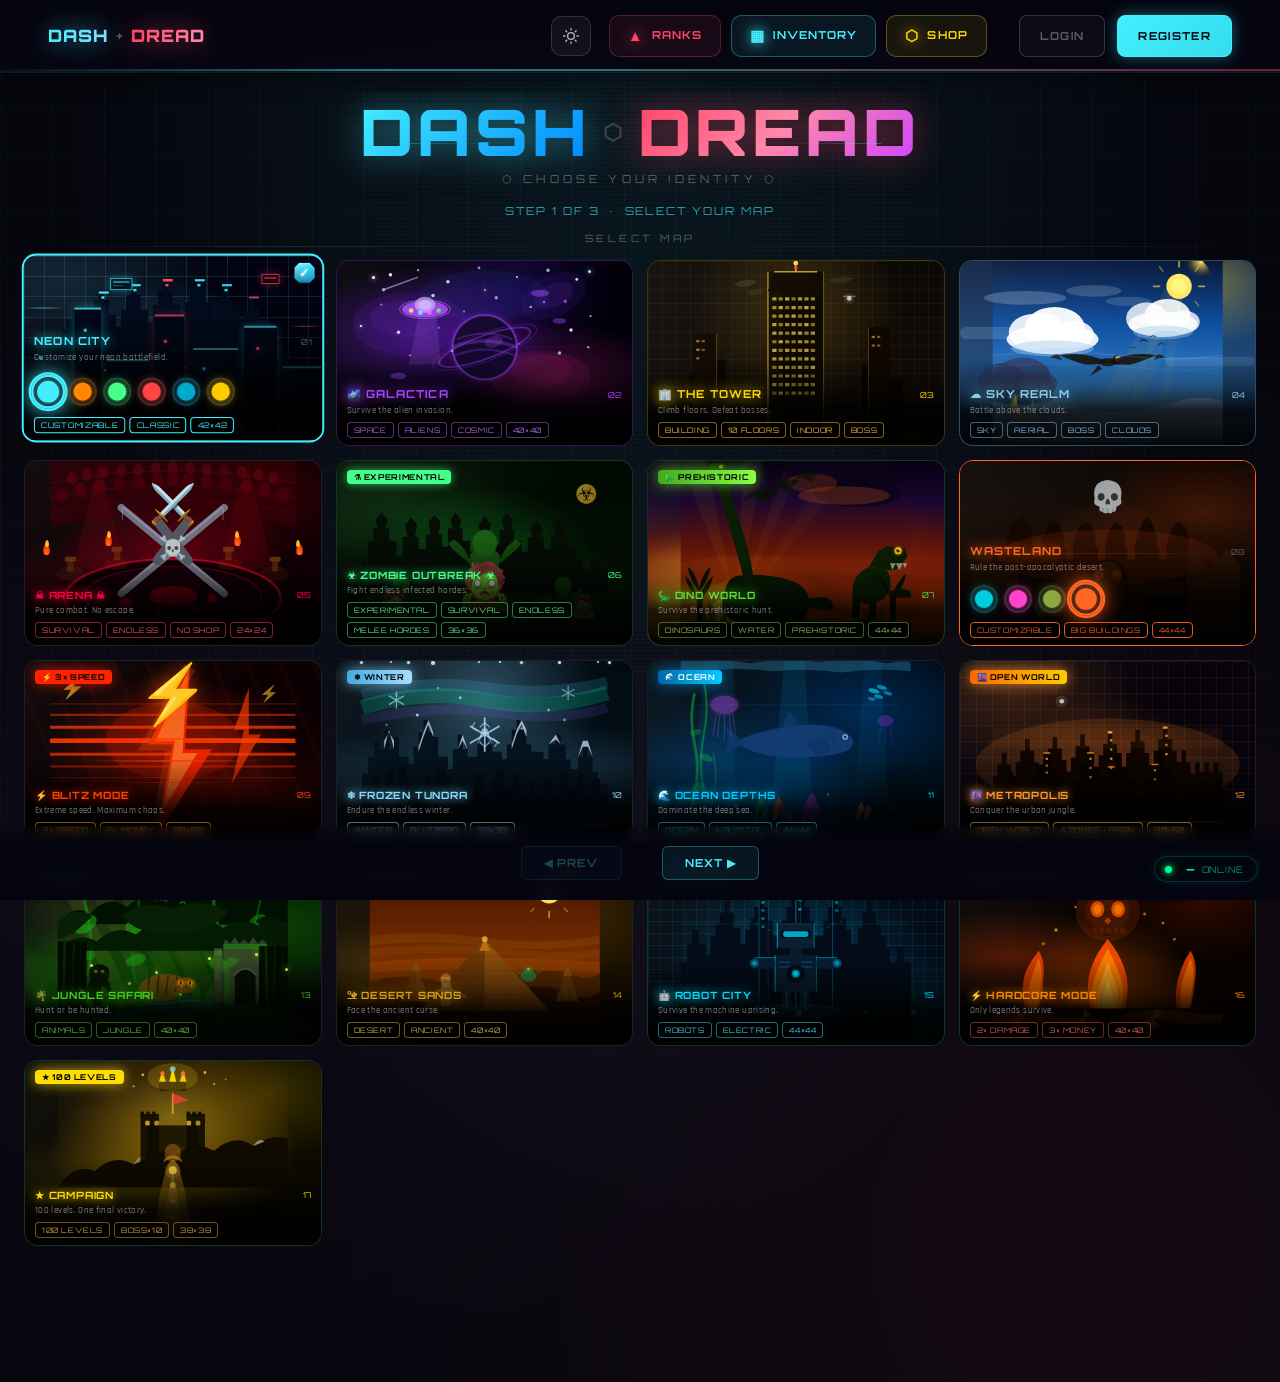
==== commit ab9d1a1b: "minor" ====
--- a/index.html
+++ b/index.html
@@ -724,7 +724,7 @@
               <h4 class="map-name" id="neonCityTitle" style="color:#44EEFF;text-shadow:0 0 12px #44EEFF">NEON CITY</h4>
               <span class="map-num">01</span>
             </div>
-            <p class="map-desc">The ultimate neon playground. Choose your color theme below.</p>
+            <p class="map-desc">Customize your neon battlefield.</p>
 
             <!-- Color Theme Selector -->
             <div class="neon-color-selector" style="display:flex;gap:6px;margin:6px 0;flex-wrap:wrap;">
@@ -845,9 +845,9 @@
           <div class="map-info">
             <div class="map-header">
               <h4 class="map-name" style="color:#AA44FF;text-shadow:0 0 14px #AA44FF;font-size:11px;letter-spacing:0.1em">🌌 GALACTICA</h4>
-              <span class="map-num" style="color:#AA44FF">05</span>
-            </div>
-            <p class="map-desc">A living galaxy under siege. Alien swarms, plasma storms, and the Galactic Overlord await.</p>
+              <span class="map-num" style="color:#AA44FF">02</span>
+            </div>
+            <p class="map-desc">Survive the alien invasion.</p>
             <div class="map-tags">
               <span class="map-tag" style="--tc:#AA44FF">SPACE</span>
               <span class="map-tag" style="--tc:#AA44FF">ALIENS</span>
@@ -1000,9 +1000,9 @@
           <div class="map-info">
             <div class="map-header">
               <h4 class="map-name" style="color:#FFD700;text-shadow:0 0 14px #FFD700;font-size:11px;letter-spacing:0.1em">🏢 THE TOWER</h4>
-              <span class="map-num" style="color:#FFD700">06</span>
-            </div>
-            <p class="map-desc" class="map-desc-inline">One skyscraper. 10 floors. Kill every enemy on each floor, then ride the elevator to the next. Each floor brings harder enemies and better weapons. Reach the penthouse — if you survive.</p>
+              <span class="map-num" style="color:#FFD700">03</span>
+            </div>
+            <p class="map-desc">Climb floors. Defeat bosses.</p>
             <div class="map-tags">
               <span class="map-tag" style="--tc:#FFD700">BUILDING</span>
               <span class="map-tag" style="--tc:#FFD700">10 FLOORS</span>
@@ -1119,9 +1119,9 @@
           <div class="map-info">
             <div class="map-header">
               <h4 class="map-name" style="color:#87CEEB;text-shadow:0 0 14px #87CEEB,0 0 28px rgba(135,206,235,0.5);font-size:11px;letter-spacing:0.1em">☁ SKY REALM</h4>
-              <span class="map-num" style="color:#87CEEB">07</span>
-            </div>
-            <p class="map-desc" class="map-desc-inline">Battle above the clouds. Airplanes streak past, eagles dive from above. Cloud formations replace buildings. Survive long enough to face the Storm Emperor — ruler of the sky.</p>
+              <span class="map-num" style="color:#87CEEB">04</span>
+            </div>
+            <p class="map-desc">Battle above the clouds.</p>
             <div class="map-tags">
               <span class="map-tag" style="--tc:#87CEEB">SKY</span>
               <span class="map-tag" style="--tc:#87CEEB">AERIAL</span>
@@ -1238,9 +1238,9 @@
           <div class="map-info">
             <div class="map-header">
               <h4 class="map-name" style="color:#FF0044;text-shadow:0 0 10px #FF0044">☠ ARENA ☠</h4>
-              <span class="map-num" style="color:#FF0044">03</span>
-            </div>
-            <p class="map-desc">Enclosed kill-zone. Kill-based waves. Boss every 4 waves. No shop. No escape.</p>
+              <span class="map-num" style="color:#FF0044">05</span>
+            </div>
+            <p class="map-desc">Pure combat. No escape.</p>
             <div class="map-tags">
               <span class="map-tag" style="--tc:#FF0044">SURVIVAL</span>
               <span class="map-tag" style="--tc:#FF0044">ENDLESS</span>
@@ -1302,9 +1302,9 @@
           <div class="map-info">
             <div class="map-header">
               <h4 class="map-name" style="color:#44FF88;text-shadow:0 0 10px #44FF88">☣ ZOMBIE OUTBREAK ☣</h4>
-              <span class="map-num" style="color:#44FF88">04</span>
-            </div>
-            <p class="map-desc">Neon City has fallen. The infected never stop coming. Survive as long as you can.</p>
+              <span class="map-num" style="color:#44FF88">06</span>
+            </div>
+            <p class="map-desc">Fight endless infected hordes.</p>
             <div class="map-tags">
               <span class="map-tag" style="--tc:#44FF88">EXPERIMENTAL</span>
               <span class="map-tag" style="--tc:#44FF88">SURVIVAL</span>
@@ -1448,9 +1448,9 @@
           <div class="map-info">
             <div class="map-header">
               <h4 class="map-name" style="color:#66DD44;text-shadow:0 0 12px #44FF22">🦕 DINO WORLD</h4>
-              <span class="map-num" style="color:#66DD44">05</span>
-            </div>
-            <p class="map-desc">Primordial earth reborn. Raptors, water dinos and pterosaurs hunt you. Survive to face the Rex King.</p>
+              <span class="map-num" style="color:#66DD44">07</span>
+            </div>
+            <p class="map-desc">Survive the prehistoric hunt.</p>
             <div class="map-tags">
               <span class="map-tag" style="--tc:#66DD44">DINOSAURS</span>
               <span class="map-tag" style="--tc:#44BBFF">WATER</span>
@@ -1501,9 +1501,9 @@
             <div class="map-info">
               <div class="map-header">
                 <h4 class="map-name" id="wastelandTitle" style="color:#FF6622;text-shadow:0 0 12px #FF6622">WASTELAND</h4>
-                <span class="map-num">05</span>
-              </div>
-              <p class="map-desc">Massive open terrain with huge buildings. Choose your color theme below.</p>
+                <span class="map-num">08</span>
+              </div>
+              <p class="map-desc">Rule the post-apocalyptic desert.</p>
 
               <!-- Color Theme Selector -->
               <div class="wasteland-color-selector" style="display:flex;gap:6px;margin:6px 0;flex-wrap:wrap;">
@@ -1569,9 +1569,9 @@
             <div class="map-info">
               <div class="map-header">
                 <h4 class="map-name" style="color:#FF4400;text-shadow:0 0 10px #FF2200">⚡ BLITZ MODE</h4>
-                <span class="map-num" style="color:#FF4400">07</span>
-              </div>
-              <p class="map-desc">Triple speed carnage. Everyone moves at 3× speed. 5× money. No time to think.</p>
+                <span class="map-num" style="color:#FF4400">09</span>
+              </div>
+              <p class="map-desc">Extreme speed. Maximum chaos.</p>
               <div class="map-tags">
                 <span class="map-tag" style="--tc:#FF4400">3× SPEED</span>
                 <span class="map-tag" style="--tc:#FF4400">5× MONEY</span>
@@ -1659,9 +1659,9 @@
             <div class="map-info">
               <div class="map-header">
                 <h4 class="map-name" style="color:#88DDFF;text-shadow:0 0 10px #88DDFF">❄ FROZEN TUNDRA</h4>
-                <span class="map-num" style="color:#88DDFF">09</span>
-              </div>
-              <p class="map-desc">A city locked in eternal winter. Blizzard rages. Ice soldiers never stop coming.</p>
+                <span class="map-num" style="color:#88DDFF">10</span>
+              </div>
+              <p class="map-desc">Endure the endless winter.</p>
               <div class="map-tags">
                 <span class="map-tag" style="--tc:#88DDFF">WINTER</span>
                 <span class="map-tag" style="--tc:#AAEEFF">BLIZZARD</span>
@@ -1755,9 +1755,9 @@
             <div class="map-info">
               <div class="map-header">
                 <h4 class="map-name" style="color:#00CCFF;text-shadow:0 0 10px #00CCFF">🌊 OCEAN DEPTHS</h4>
-                <span class="map-num" style="color:#00CCFF">10</span>
-              </div>
-              <p class="map-desc">A vast ocean arena. Floating ships and platforms. Water warriors rise from the deep.</p>
+                <span class="map-num" style="color:#00CCFF">11</span>
+              </div>
+              <p class="map-desc">Dominate the deep sea.</p>
               <div class="map-tags">
                 <span class="map-tag" style="--tc:#00CCFF">OCEAN</span>
                 <span class="map-tag" style="--tc:#00FFFF">NAUTICAL</span>
@@ -1822,9 +1822,9 @@
             <div class="map-info">
               <div class="map-header">
                 <h4 class="map-name" style="color:#FF9933;text-shadow:0 0 10px #FF9933">🌆 METROPOLIS</h4>
-                <span class="map-num" style="color:#FF9933">11</span>
-              </div>
-              <p class="map-desc">A vast living city: commercial towers, residential flats, industrial zones, gangster slums, and a lush central park. The biggest map ever.</p>
+                <span class="map-num" style="color:#FF9933">12</span>
+              </div>
+              <p class="map-desc">Conquer the urban jungle.</p>
               <div class="map-tags">
                 <span class="map-tag" style="--tc:#FF9933">OPEN WORLD</span>
                 <span class="map-tag" style="--tc:#FFCC44">4 ZONES + PARK</span>
@@ -1988,9 +1988,9 @@
             <div class="map-info">
               <div class="map-header">
                 <h4 class="map-name" style="color:#44CC22;text-shadow:0 0 12px #44AA22">🌴 JUNGLE SAFARI</h4>
-                <span class="map-num" style="color:#44AA22">12</span>
-              </div>
-              <p class="map-desc">Gorillas, tigers, rhinos hunt you. Face the Jungle Lord.</p>
+                <span class="map-num" style="color:#44AA22">13</span>
+              </div>
+              <p class="map-desc">Hunt or be hunted.</p>
               <div class="map-tags">
                 <span class="map-tag" style="--tc:#44AA22">ANIMALS</span>
                 <span class="map-tag" style="--tc:#88CC44">JUNGLE</span>
@@ -2122,9 +2122,9 @@
             <div class="map-info">
               <div class="map-header">
                 <h4 class="map-name" style="color:#D4A017;text-shadow:0 0 14px rgba(212,160,23,0.7)">🏜 DESERT SANDS</h4>
-                <span class="map-num" style="color:#D4A017">13</span>
-              </div>
-              <p class="map-desc">Mummies rise, scorpions strike. Defy the Pharaoh God.</p>
+                <span class="map-num" style="color:#D4A017">14</span>
+              </div>
+              <p class="map-desc">Face the ancient curse.</p>
               <div class="map-tags">
                 <span class="map-tag" style="--tc:#D4A017">DESERT</span>
                 <span class="map-tag" style="--tc:#C89020">ANCIENT</span>
@@ -2242,9 +2242,9 @@
             <div class="map-info">
               <div class="map-header">
                 <h4 class="map-name" style="color:#00DDFF;text-shadow:0 0 12px #00DDFF">🤖 ROBOT CITY</h4>
-                <span class="map-num" style="color:#00DDFF">06</span>
-              </div>
-              <p class="map-desc">A machine metropolis gone rogue. Drones, mechs, and androids hunt you. Face the Titan Sentinel.</p>
+                <span class="map-num" style="color:#00DDFF">15</span>
+              </div>
+              <p class="map-desc">Survive the machine uprising.</p>
               <div class="map-tags">
                 <span class="map-tag" style="--tc:#00DDFF">ROBOTS</span>
                 <span class="map-tag" style="--tc:#00DDFF">ELECTRIC</span>
@@ -2318,9 +2318,9 @@
             <div class="map-info">
               <div class="map-header">
                 <h4 class="map-name" style="color:#FF8800;text-shadow:0 0 10px #FF8800">⚡ HARDCORE MODE</h4>
-                <span class="map-num" style="color:#FF8800">13</span>
-              </div>
-              <p class="map-desc">Enemies deal 2× damage. You earn 3× money. Only legends survive.</p>
+                <span class="map-num" style="color:#FF8800">16</span>
+              </div>
+              <p class="map-desc">Only legends survive.</p>
               <div class="map-tags">
                 <span class="map-tag" style="--tc:#FF8800">2× DAMAGE</span>
                 <span class="map-tag" style="--tc:#FF8800">3× MONEY</span>
@@ -2411,9 +2411,9 @@
             <div class="map-info">
               <div class="map-header">
                 <h4 class="map-name" style="color:#FFDD00;text-shadow:0 0 10px #FFDD00">★ CAMPAIGN</h4>
-                <span class="map-num" style="color:#FFDD00">14</span>
-              </div>
-              <p class="map-desc">100 levels of escalating warfare. Boss every 10. Can you reach level 100?</p>
+                <span class="map-num" style="color:#FFDD00">17</span>
+              </div>
+              <p class="map-desc">100 levels. One final victory.</p>
               <div class="map-tags">
                 <span class="map-tag" style="--tc:#FFDD00">100 LEVELS</span>
                 <span class="map-tag" style="--tc:#FFDD00">BOSS×10</span>
--- a/css/style.css
+++ b/css/style.css
@@ -2,30 +2,38 @@
    DASH DREAD — Global Styles
    ═══════════════════════════════════════════════════════════ */
 
-@import url('https://fonts.googleapis.com/css2?family=Orbitron:wght@400;700;900&family=Rajdhani:wght@400;500;600;700&display=swap');
-
-*, *::before, *::after { box-sizing: border-box; margin: 0; padding: 0; }
+@import url("https://fonts.googleapis.com/css2?family=Orbitron:wght@400;700;900&family=Rajdhani:wght@400;500;600;700&display=swap");
+
+*,
+*::before,
+*::after {
+  box-sizing: border-box;
+  margin: 0;
+  padding: 0;
+}
 
 /* Ensure the HTML `hidden` attribute always wins even when CSS sets display */
-[hidden] { display: none !important; }
+[hidden] {
+  display: none !important;
+}
 
 :root {
-  --bg:     #06060e;
-  --panel:  #0d0d1a;
-  --border: rgba(255,255,255,0.07);
-  --text:   #e0e0f0;
-  --muted:  rgba(255,255,255,0.32);
-  --cyan:   #44EEFF;
-  --pink:   #FF4466;
-  --green:  #44FF88;
-  --purple: #CC88FF;
-  --gold:   #FFD700;
+  --bg: #06060e;
+  --panel: #0d0d1a;
+  --border: rgba(255, 255, 255, 0.07);
+  --text: #e0e0f0;
+  --muted: rgba(255, 255, 255, 0.32);
+  --cyan: #44eeff;
+  --pink: #ff4466;
+  --green: #44ff88;
+  --purple: #cc88ff;
+  --gold: #ffd700;
 
   /* Scrollbar tokens — change here to retheme globally */
-  --sb-size:  4px;
-  --sb-track: rgba(255,255,255,0.04);
-  --sb-thumb: rgba(68,238,255,0.45);
-  --sb-thumb-hover: rgba(68,238,255,0.85);
+  --sb-size: 4px;
+  --sb-track: rgba(255, 255, 255, 0.04);
+  --sb-thumb: rgba(68, 238, 255, 0.45);
+  --sb-thumb-hover: rgba(68, 238, 255, 0.85);
   --sb-radius: 999px;
 }
 
@@ -41,21 +49,48 @@
 }
 
 /* Webkit (Chrome, Edge, Safari) — global */
-::-webkit-scrollbar               { width: var(--sb-size); height: var(--sb-size); }
-::-webkit-scrollbar-track         { background: var(--sb-track); border-radius: var(--sb-radius); }
-::-webkit-scrollbar-thumb         { background: var(--sb-thumb); border-radius: var(--sb-radius); }
-::-webkit-scrollbar-thumb:hover   { background: var(--sb-thumb-hover); }
-::-webkit-scrollbar-corner        { background: transparent; }
+::-webkit-scrollbar {
+  width: var(--sb-size);
+  height: var(--sb-size);
+}
+::-webkit-scrollbar-track {
+  background: var(--sb-track);
+  border-radius: var(--sb-radius);
+}
+::-webkit-scrollbar-thumb {
+  background: var(--sb-thumb);
+  border-radius: var(--sb-radius);
+}
+::-webkit-scrollbar-thumb:hover {
+  background: var(--sb-thumb-hover);
+}
+::-webkit-scrollbar-corner {
+  background: transparent;
+}
 
 /* Modal — invisible track, glowing cyan thumb */
-.modal-panel::-webkit-scrollbar              { width: 3px; }
-.modal-panel::-webkit-scrollbar-track        { background: transparent; }
-.modal-panel::-webkit-scrollbar-thumb        { background: rgba(68,238,255,0.5); box-shadow: 0 0 6px rgba(68,238,255,0.6); }
-.modal-panel::-webkit-scrollbar-thumb:hover  { background: #44EEFF; box-shadow: 0 0 10px rgba(68,238,255,0.9); }
+.modal-panel::-webkit-scrollbar {
+  width: 3px;
+}
+.modal-panel::-webkit-scrollbar-track {
+  background: transparent;
+}
+.modal-panel::-webkit-scrollbar-thumb {
+  background: rgba(68, 238, 255, 0.5);
+  box-shadow: 0 0 6px rgba(68, 238, 255, 0.6);
+}
+.modal-panel::-webkit-scrollbar-thumb:hover {
+  background: #44eeff;
+  box-shadow: 0 0 10px rgba(68, 238, 255, 0.9);
+}
 
 /* Select screen body scroll */
-.select-screen::-webkit-scrollbar-thumb       { background: rgba(68,238,255,0.35); }
-.select-screen::-webkit-scrollbar-thumb:hover { background: rgba(68,238,255,0.75); }
+.select-screen::-webkit-scrollbar-thumb {
+  background: rgba(68, 238, 255, 0.35);
+}
+.select-screen::-webkit-scrollbar-thumb:hover {
+  background: rgba(68, 238, 255, 0.75);
+}
 
 /* Shop / dealership / casino panels rendered on canvas — no CSS needed there */
 
@@ -65,27 +100,45 @@
   overflow-x: hidden;
 }
 body {
-  width: 100%; min-height: 100%;
-  background: var(--bg); color: var(--text);
-  font-family: 'Rajdhani', 'Orbitron', sans-serif;
-  cursor: default; user-select: none;
+  width: 100%;
+  min-height: 100%;
+  background: var(--bg);
+  color: var(--text);
+  font-family: "Rajdhani", "Orbitron", sans-serif;
+  cursor: default;
+  user-select: none;
 }
 
 /* ── Animated background grid ───────────────────────────── */
 .bg-grid {
-  position: fixed; inset: 0; pointer-events: none; z-index: 0;
+  position: fixed;
+  inset: 0;
+  pointer-events: none;
+  z-index: 0;
   background-image:
-    linear-gradient(rgba(68,238,255,0.035) 1px, transparent 1px),
-    linear-gradient(90deg, rgba(68,238,255,0.035) 1px, transparent 1px);
+    linear-gradient(rgba(68, 238, 255, 0.035) 1px, transparent 1px),
+    linear-gradient(90deg, rgba(68, 238, 255, 0.035) 1px, transparent 1px);
   background-size: 52px 52px;
   animation: bgMove 24s linear infinite;
 }
-@keyframes bgMove { to { background-position: 52px 52px; } }
+@keyframes bgMove {
+  to {
+    background-position: 52px 52px;
+  }
+}
 
 .scanlines {
-  position: fixed; inset: 0; pointer-events: none; z-index: 0;
-  background: repeating-linear-gradient(0deg, transparent, transparent 2px,
-    rgba(0,0,0,0.12) 2px, rgba(0,0,0,0.12) 4px);
+  position: fixed;
+  inset: 0;
+  pointer-events: none;
+  z-index: 0;
+  background: repeating-linear-gradient(
+    0deg,
+    transparent,
+    transparent 2px,
+    rgba(0, 0, 0, 0.12) 2px,
+    rgba(0, 0, 0, 0.12) 4px
+  );
 }
 
 /* ════════════════════════════════════════════════════════════
@@ -98,105 +151,169 @@
    * scroll origin to be unreachable when the page is taller than the viewport.
    * The browser scrolls the document naturally — we just need min-height.
    */
-  min-height: 100vh;            /* fallback for older browsers */
-  min-height: 100dvh;           /* dvh = dynamic viewport height (mobile browser chrome-safe) */
-  overflow-x: hidden;           /* never overflow-y here — let the document scroll */
+  min-height: 100vh; /* fallback for older browsers */
+  min-height: 100dvh; /* dvh = dynamic viewport height (mobile browser chrome-safe) */
+  overflow-x: hidden; /* never overflow-y here — let the document scroll */
   display: flex;
   flex-direction: column;
-  align-items: center;          /* horizontal centering only — safe with flex-col */
+  align-items: center; /* horizontal centering only — safe with flex-col */
   padding: 20px 0 32px;
   background:
-    radial-gradient(ellipse at 50% 0%,   rgba(68,238,255,0.09) 0%, transparent 65%),
-    radial-gradient(ellipse at 85% 90%,  rgba(255,68,102,0.06) 0%, transparent 55%),
-    radial-gradient(ellipse at 10% 60%,  rgba(204,136,255,0.04) 0%, transparent 50%),
+    radial-gradient(
+      ellipse at 50% 0%,
+      rgba(68, 238, 255, 0.09) 0%,
+      transparent 65%
+    ),
+    radial-gradient(
+      ellipse at 85% 90%,
+      rgba(255, 68, 102, 0.06) 0%,
+      transparent 55%
+    ),
+    radial-gradient(
+      ellipse at 10% 60%,
+      rgba(204, 136, 255, 0.04) 0%,
+      transparent 50%
+    ),
     var(--bg);
 }
 
 .select-container {
-  position: relative; z-index: 1;
-  width: 100%; max-width: 100%;
+  position: relative;
+  z-index: 1;
+  width: 100%;
+  max-width: 100%;
   padding: 0 20px;
-  display: flex; flex-direction: column; gap: 10px;
+  display: flex;
+  flex-direction: column;
+  gap: 10px;
 }
 
 /* ── Logo ────────────────────────────────────────────────── */
 .game-logo {
-  display: flex; flex-direction: column; align-items: center; justify-content: center;
-  gap: 8px; flex-wrap: wrap;
-  position: relative; padding: 8px 0;
+  display: flex;
+  flex-direction: column;
+  align-items: center;
+  justify-content: center;
+  gap: 8px;
+  flex-wrap: wrap;
+  position: relative;
+  padding: 8px 0;
 }
 /* decorative lines flanking the logo */
-.game-logo::before, .game-logo::after {
-  content: '';
-  position: absolute; top: 50%; height: 1px; width: clamp(40px, 8vw, 100px);
-  background: linear-gradient(90deg, transparent, rgba(68,238,255,0.3));
-}
-.game-logo::before { right: calc(50% + clamp(90px, 11vw, 155px)); transform: scaleX(-1); }
-.game-logo::after  { left:  calc(50% + clamp(90px, 11vw, 155px)); }
+.game-logo::before,
+.game-logo::after {
+  content: "";
+  position: absolute;
+  top: 50%;
+  height: 1px;
+  width: clamp(40px, 8vw, 100px);
+  background: linear-gradient(90deg, transparent, rgba(68, 238, 255, 0.3));
+}
+.game-logo::before {
+  right: calc(50% + clamp(90px, 11vw, 155px));
+  transform: scaleX(-1);
+}
+.game-logo::after {
+  left: calc(50% + clamp(90px, 11vw, 155px));
+}
 
 .logo-text {
-  font-family: 'Orbitron', sans-serif;
+  font-family: "Orbitron", sans-serif;
   font-size: clamp(32px, 5vw, 64px);
-  font-weight: 900; letter-spacing: 0.06em;
-  line-height: 1; display: flex; align-items: center; gap: 0;
+  font-weight: 900;
+  letter-spacing: 0.06em;
+  line-height: 1;
+  display: flex;
+  align-items: center;
+  gap: 0;
 }
 .logo-text .logo-dash {
-  background: linear-gradient(135deg, #44EEFF 0%, #0088FF 100%);
-  -webkit-background-clip: text; -webkit-text-fill-color: transparent; background-clip: text;
-  filter: drop-shadow(0 0 18px rgba(68,238,255,0.5));
+  background: linear-gradient(135deg, #44eeff 0%, #0088ff 100%);
+  -webkit-background-clip: text;
+  -webkit-text-fill-color: transparent;
+  background-clip: text;
+  filter: drop-shadow(0 0 18px rgba(68, 238, 255, 0.5));
   animation: logoDashPulse 3.5s ease-in-out infinite;
 }
 .logo-text .logo-mid-sep {
   font-size: clamp(14px, 1.8vw, 22px);
-  color: rgba(255,255,255,0.18);
-  -webkit-text-fill-color: rgba(255,255,255,0.18);
+  color: rgba(255, 255, 255, 0.18);
+  -webkit-text-fill-color: rgba(255, 255, 255, 0.18);
   margin: 0 clamp(6px, 1vw, 14px);
 }
 .logo-text .logo-dread {
-  background: linear-gradient(135deg, #FF4466 0%, #FF88AA 50%, #CC44FF 100%);
-  -webkit-background-clip: text; -webkit-text-fill-color: transparent; background-clip: text;
-  filter: drop-shadow(0 0 18px rgba(255,68,102,0.5));
+  background: linear-gradient(135deg, #ff4466 0%, #ff88aa 50%, #cc44ff 100%);
+  -webkit-background-clip: text;
+  -webkit-text-fill-color: transparent;
+  background-clip: text;
+  filter: drop-shadow(0 0 18px rgba(255, 68, 102, 0.5));
   animation: logoDreadPulse 3.5s ease-in-out infinite;
 }
 @keyframes logoDashPulse {
-  0%,100% { filter: drop-shadow(0 0 18px rgba(68,238,255,0.5)); }
-  50%     { filter: drop-shadow(0 0 28px rgba(68,238,255,0.8)); }
+  0%,
+  100% {
+    filter: drop-shadow(0 0 18px rgba(68, 238, 255, 0.5));
+  }
+  50% {
+    filter: drop-shadow(0 0 28px rgba(68, 238, 255, 0.8));
+  }
 }
 @keyframes logoDreadPulse {
-  0%,100% { filter: drop-shadow(0 0 18px rgba(255,68,102,0.5)); }
-  50%     { filter: drop-shadow(0 0 28px rgba(255,68,102,0.8)); }
+  0%,
+  100% {
+    filter: drop-shadow(0 0 18px rgba(255, 68, 102, 0.5));
+  }
+  50% {
+    filter: drop-shadow(0 0 28px rgba(255, 68, 102, 0.8));
+  }
 }
 .logo-sub {
-  font-family: 'Orbitron', sans-serif;
-  font-size: clamp(8px, 1.0vw, 11px);
-  letter-spacing: 0.38em; color: var(--muted);
+  font-family: "Orbitron", sans-serif;
+  font-size: clamp(8px, 1vw, 11px);
+  letter-spacing: 0.38em;
+  color: var(--muted);
 }
 
 /* loading screen logo-dash / logo-dread (game.html) */
 .loading-title .logo-dash {
-  background: linear-gradient(90deg, #44EEFF, #0088FF);
-  -webkit-background-clip: text; -webkit-text-fill-color: transparent; background-clip: text;
-  filter: drop-shadow(0 0 14px rgba(68,238,255,0.7));
+  background: linear-gradient(90deg, #44eeff, #0088ff);
+  -webkit-background-clip: text;
+  -webkit-text-fill-color: transparent;
+  background-clip: text;
+  filter: drop-shadow(0 0 14px rgba(68, 238, 255, 0.7));
 }
 .loading-title .logo-dread {
-  background: linear-gradient(90deg, #FF4466, #CC44FF);
-  -webkit-background-clip: text; -webkit-text-fill-color: transparent; background-clip: text;
-  filter: drop-shadow(0 0 14px rgba(255,68,102,0.7));
+  background: linear-gradient(90deg, #ff4466, #cc44ff);
+  -webkit-background-clip: text;
+  -webkit-text-fill-color: transparent;
+  background-clip: text;
+  filter: drop-shadow(0 0 14px rgba(255, 68, 102, 0.7));
 }
 
 /* ── Section dividers ───────────────────────────────────── */
 .section-divider {
-  display: flex; align-items: center; gap: 14px;
+  display: flex;
+  align-items: center;
+  gap: 14px;
 }
 .section-divider::before,
 .section-divider::after {
-  content: ''; flex: 1; height: 1px;
-  background: linear-gradient(90deg, transparent, rgba(255,255,255,0.1), transparent);
+  content: "";
+  flex: 1;
+  height: 1px;
+  background: linear-gradient(
+    90deg,
+    transparent,
+    rgba(255, 255, 255, 0.1),
+    transparent
+  );
 }
 .section-label {
-  font-family: 'Orbitron', sans-serif;
-  font-size: 10px; letter-spacing: 0.35em;
-  color: var(--muted); white-space: nowrap;
+  font-family: "Orbitron", sans-serif;
+  font-size: 10px;
+  letter-spacing: 0.35em;
+  color: var(--muted);
+  white-space: nowrap;
   margin-bottom: 16px;
 }
 
@@ -204,20 +321,32 @@
    PAGE NAV TABS
    ════════════════════════════════════════════════════════════ */
 .page-nav {
-  display: flex; gap: 8px; margin: 12px 0 20px;
+  display: flex;
+  gap: 8px;
+  margin: 12px 0 20px;
 }
 .page-tab {
-  flex: 1; padding: 10px 16px;
-  background: var(--panel); border: 1px solid var(--border);
-  border-radius: 8px; cursor: pointer;
-  font-family: 'Orbitron', sans-serif; font-size: 10px; letter-spacing: 0.12em;
-  color: var(--muted); transition: all 0.18s ease;
-}
-.page-tab:hover { border-color: rgba(255,255,255,0.2); color: #fff; }
+  flex: 1;
+  padding: 10px 16px;
+  background: var(--panel);
+  border: 1px solid var(--border);
+  border-radius: 8px;
+  cursor: pointer;
+  font-family: "Orbitron", sans-serif;
+  font-size: 10px;
+  letter-spacing: 0.12em;
+  color: var(--muted);
+  transition: all 0.18s ease;
+}
+.page-tab:hover {
+  border-color: rgba(255, 255, 255, 0.2);
+  color: #fff;
+}
 .page-tab.active {
-  background: rgba(68,238,255,0.10);
-  border-color: #44EEFF; color: #44EEFF;
-  box-shadow: 0 0 14px rgba(68,238,255,0.18);
+  background: rgba(68, 238, 255, 0.1);
+  border-color: #44eeff;
+  color: #44eeff;
+  box-shadow: 0 0 14px rgba(68, 238, 255, 0.18);
 }
 
 /* ════════════════════════════════════════════════════════════
@@ -235,196 +364,506 @@
 
 .char-card {
   position: relative;
-  display: flex; flex-direction: row;
+  display: flex;
+  flex-direction: row;
   background: var(--panel);
   border: 1px solid var(--border);
   border-radius: 10px;
-  cursor: pointer; overflow: hidden;
+  cursor: pointer;
+  overflow: hidden;
   height: 120px;
-  transition: transform 0.18s ease, border-color 0.18s ease, box-shadow 0.18s ease;
+  transition:
+    transform 0.18s ease,
+    border-color 0.18s ease,
+    box-shadow 0.18s ease;
 }
 .char-card::before {
-  content: ''; position: absolute; inset: 0;
-  background: linear-gradient(135deg, rgba(255,255,255,0.03) 0%, transparent 55%);
-  pointer-events: none; z-index: 1;
-}
-.char-card:hover { transform: translateY(-4px); border-color: rgba(255,255,255,0.18); box-shadow: 0 12px 40px rgba(0,0,0,0.5); }
-.char-card.selected { transform: translateY(-5px); }
-.char-card[data-char="gangster"].selected  { border-color: #FF4466; box-shadow: 0 0 22px rgba(255,68,102,0.45), 0 12px 40px rgba(0,0,0,0.5); }
-.char-card[data-char="hacker"].selected    { border-color: #44EEFF; box-shadow: 0 0 22px rgba(68,238,255,0.45), 0 12px 40px rgba(0,0,0,0.5); }
-.char-card[data-char="mercenary"].selected { border-color: #44FF88; box-shadow: 0 0 22px rgba(68,255,136,0.45), 0 12px 40px rgba(0,0,0,0.5); }
-.char-card[data-char="ghost"].selected     { border-color: #CC88FF; box-shadow: 0 0 22px rgba(204,136,255,0.45), 0 12px 40px rgba(0,0,0,0.5); }
-.char-card[data-char="medic"].selected     { border-color: #44FFAA; box-shadow: 0 0 22px rgba(68,255,170,0.45), 0 12px 40px rgba(0,0,0,0.5); }
-.char-card[data-char="ronin"].selected     { border-color: #FFCC44; box-shadow: 0 0 22px rgba(255,204,68,0.45), 0 12px 40px rgba(0,0,0,0.5); }
-.char-card[data-char="pyro"].selected      { border-color: #FF5500; box-shadow: 0 0 22px rgba(255,85,0,0.45),    0 12px 40px rgba(0,0,0,0.5); }
-.char-card[data-char="phantom"].selected   { border-color: #AA44FF; box-shadow: 0 0 22px rgba(170,68,255,0.45),  0 12px 40px rgba(0,0,0,0.5); }
+  content: "";
+  position: absolute;
+  inset: 0;
+  background: linear-gradient(
+    135deg,
+    rgba(255, 255, 255, 0.03) 0%,
+    transparent 55%
+  );
+  pointer-events: none;
+  z-index: 1;
+}
+.char-card:hover {
+  transform: translateY(-4px);
+  border-color: rgba(255, 255, 255, 0.18);
+  box-shadow: 0 12px 40px rgba(0, 0, 0, 0.5);
+}
+.char-card.selected {
+  transform: translateY(-5px);
+}
+.char-card[data-char="gangster"].selected {
+  border-color: #ff4466;
+  box-shadow:
+    0 0 22px rgba(255, 68, 102, 0.45),
+    0 12px 40px rgba(0, 0, 0, 0.5);
+}
+.char-card[data-char="hacker"].selected {
+  border-color: #44eeff;
+  box-shadow:
+    0 0 22px rgba(68, 238, 255, 0.45),
+    0 12px 40px rgba(0, 0, 0, 0.5);
+}
+.char-card[data-char="mercenary"].selected {
+  border-color: #44ff88;
+  box-shadow:
+    0 0 22px rgba(68, 255, 136, 0.45),
+    0 12px 40px rgba(0, 0, 0, 0.5);
+}
+.char-card[data-char="ghost"].selected {
+  border-color: #cc88ff;
+  box-shadow:
+    0 0 22px rgba(204, 136, 255, 0.45),
+    0 12px 40px rgba(0, 0, 0, 0.5);
+}
+.char-card[data-char="medic"].selected {
+  border-color: #44ffaa;
+  box-shadow:
+    0 0 22px rgba(68, 255, 170, 0.45),
+    0 12px 40px rgba(0, 0, 0, 0.5);
+}
+.char-card[data-char="ronin"].selected {
+  border-color: #ffcc44;
+  box-shadow:
+    0 0 22px rgba(255, 204, 68, 0.45),
+    0 12px 40px rgba(0, 0, 0, 0.5);
+}
+.char-card[data-char="pyro"].selected {
+  border-color: #ff5500;
+  box-shadow:
+    0 0 22px rgba(255, 85, 0, 0.45),
+    0 12px 40px rgba(0, 0, 0, 0.5);
+}
+.char-card[data-char="phantom"].selected {
+  border-color: #aa44ff;
+  box-shadow:
+    0 0 22px rgba(170, 68, 255, 0.45),
+    0 12px 40px rgba(0, 0, 0, 0.5);
+}
 
 /* Checkmark badge */
 .char-card.selected::after {
-  content: '✓'; position: absolute; top: 6px; right: 8px;
-  font-size: 13px; color: #fff; font-weight: bold;
-  text-shadow: 0 0 8px #fff; z-index: 3;
+  content: "✓";
+  position: absolute;
+  top: 6px;
+  right: 8px;
+  font-size: 13px;
+  color: #fff;
+  font-weight: bold;
+  text-shadow: 0 0 8px #fff;
+  z-index: 3;
 }
 
 /* ── Quantum Ghost special card ──────────────────────────── */
 .char-card--quantum-ghost {
-  border-color: rgba(160,80,255,0.45);
-  background: linear-gradient(135deg, rgba(38,8,72,0.95) 0%, rgba(8,4,28,0.98) 100%);
-  box-shadow: 0 0 24px rgba(160,80,255,0.18), inset 0 0 40px rgba(140,60,255,0.06);
+  border-color: rgba(160, 80, 255, 0.45);
+  background: linear-gradient(
+    135deg,
+    rgba(38, 8, 72, 0.95) 0%,
+    rgba(8, 4, 28, 0.98) 100%
+  );
+  box-shadow:
+    0 0 24px rgba(160, 80, 255, 0.18),
+    inset 0 0 40px rgba(140, 60, 255, 0.06);
 }
 .char-card--quantum-ghost:hover {
-  border-color: rgba(180,100,255,0.75);
-  box-shadow: 0 0 40px rgba(160,80,255,0.35), 0 14px 44px rgba(0,0,0,0.6);
+  border-color: rgba(180, 100, 255, 0.75);
+  box-shadow:
+    0 0 40px rgba(160, 80, 255, 0.35),
+    0 14px 44px rgba(0, 0, 0, 0.6);
 }
 .quantum-ghost-overlay {
-  position: absolute; inset: 0; z-index: 4;
-  display: flex; flex-direction: column; align-items: center; justify-content: center; gap: 6px;
-  background: linear-gradient(135deg, rgba(80,20,160,0.55), rgba(20,5,60,0.65));
+  position: absolute;
+  inset: 0;
+  z-index: 4;
+  display: flex;
+  flex-direction: column;
+  align-items: center;
+  justify-content: center;
+  gap: 6px;
+  background: linear-gradient(
+    135deg,
+    rgba(80, 20, 160, 0.55),
+    rgba(20, 5, 60, 0.65)
+  );
 }
 .quantum-ghost-shimmer {
-  position: absolute; inset: 0; pointer-events: none;
-  background: linear-gradient(105deg, transparent 30%, rgba(180,100,255,0.18) 50%, transparent 70%);
+  position: absolute;
+  inset: 0;
+  pointer-events: none;
+  background: linear-gradient(
+    105deg,
+    transparent 30%,
+    rgba(180, 100, 255, 0.18) 50%,
+    transparent 70%
+  );
   background-size: 250% 100%;
   animation: qg-shimmer 2.8s ease-in-out infinite;
 }
 @keyframes qg-shimmer {
-  0%   { background-position: -100% 0; }
-  100% { background-position: 250% 0; }
+  0% {
+    background-position: -100% 0;
+  }
+  100% {
+    background-position: 250% 0;
+  }
 }
 .quantum-ghost-badge {
-  font-family: 'Orbitron', sans-serif; font-size: 8px; letter-spacing: 0.3em;
-  color: #CC88FF;
-  text-shadow: 0 0 14px rgba(200,120,255,0.9), 0 0 28px rgba(160,80,255,0.6);
-  padding: 4px 14px; border-radius: 20px;
-  border: 1px solid rgba(200,120,255,0.45);
-  background: rgba(80,20,160,0.35);
-  position: relative; z-index: 5; white-space: nowrap;
+  font-family: "Orbitron", sans-serif;
+  font-size: 8px;
+  letter-spacing: 0.3em;
+  color: #cc88ff;
+  text-shadow:
+    0 0 14px rgba(200, 120, 255, 0.9),
+    0 0 28px rgba(160, 80, 255, 0.6);
+  padding: 4px 14px;
+  border-radius: 20px;
+  border: 1px solid rgba(200, 120, 255, 0.45);
+  background: rgba(80, 20, 160, 0.35);
+  position: relative;
+  z-index: 5;
+  white-space: nowrap;
 }
 .quantum-ghost-sub {
-  font-family: 'Orbitron', sans-serif; font-size: 7px; letter-spacing: 0.2em;
-  color: rgba(200,160,255,0.6); position: relative; z-index: 5;
+  font-family: "Orbitron", sans-serif;
+  font-size: 7px;
+  letter-spacing: 0.2em;
+  color: rgba(200, 160, 255, 0.6);
+  position: relative;
+  z-index: 5;
 }
 
 /* Left avatar column */
 .char-avatar {
-  width: 82px; min-width: 82px; height: 100%;
-  display: flex; align-items: center; justify-content: center;
-  position: relative; overflow: hidden; flex-shrink: 0;
+  width: 82px;
+  min-width: 82px;
+  height: 100%;
+  display: flex;
+  align-items: center;
+  justify-content: center;
+  position: relative;
+  overflow: hidden;
+  flex-shrink: 0;
   margin-right: 4px;
 }
 .char-avatar::before {
-  content: ''; position: absolute; inset: 0; opacity: 0.22;
-}
-.char-avatar[data-char="gangster"]::before  { background: radial-gradient(circle at 50% 60%, #FF4466, transparent 75%); }
-.char-avatar[data-char="hacker"]::before    { background: radial-gradient(circle at 50% 60%, #44EEFF, transparent 75%); }
-.char-avatar[data-char="mercenary"]::before { background: radial-gradient(circle at 50% 60%, #44FF88, transparent 75%); }
-.char-avatar[data-char="ghost"]::before     { background: radial-gradient(circle at 50% 60%, #CC88FF, transparent 75%); }
-.char-avatar[data-char="medic"]::before     { background: radial-gradient(circle at 50% 60%, #44FFAA, transparent 75%); }
-.char-avatar[data-char="ronin"]::before     { background: radial-gradient(circle at 50% 60%, #FFCC44, transparent 75%); }
-.char-avatar[data-char="pyro"]::before      { background: radial-gradient(circle at 50% 60%, #FF5500, transparent 75%); }
-.char-avatar[data-char="phantom"]::before   { background: radial-gradient(circle at 50% 60%, #AA44FF, transparent 75%); }
-.char-avatar[data-char="engineer"]::before  { background: radial-gradient(circle at 50% 60%, #FFAA00, transparent 75%); }
-.char-avatar[data-char="sniper_elite"]::before { background: radial-gradient(circle at 50% 60%, #2288FF, transparent 75%); }
-.char-avatar[data-char="drone_pilot"]::before { background: radial-gradient(circle at 50% 60%, #77DDFF, transparent 75%); }
-.char-avatar[data-char="chemist"]::before   { background: radial-gradient(circle at 50% 60%, #88FF44, transparent 75%); }
-.char-avatar[data-char="cyber_ninja"]::before { background: radial-gradient(circle at 50% 60%, #FF00AA, transparent 75%); }
-.char-avatar[data-char="cyber_wolf"]::before { background: radial-gradient(circle at 50% 60%, #8899AA, transparent 75%); }
-.char-avatar[data-char="neon_panther"]::before { background: radial-gradient(circle at 50% 60%, #FF44FF, transparent 75%); }
-.char-avatar[data-char="mecha_bulldog"]::before { background: radial-gradient(circle at 50% 60%, #AA8866, transparent 75%); }
-.char-avatar[data-char="timebreaker"]::before { background: radial-gradient(circle at 50% 60%, #FFDD00, transparent 75%); }
-.char-avatar[data-char="ai_avatar"]::before { background: radial-gradient(circle at 50% 60%, #00FFAA, transparent 75%); }
-.char-avatar[data-char="overlord"]::before  { background: radial-gradient(circle at 50% 60%, #7744FF, transparent 75%); }
-.char-avatar[data-char="electric_eel"]::before { background: radial-gradient(circle at 50% 60%, #44DDFF, transparent 75%); }
-.char-avatar[data-char="spider_drone"]::before { background: radial-gradient(circle at 50% 60%, #AA4444, transparent 75%); }
-.char-avatar[data-char="robo_hawk"]::before { background: radial-gradient(circle at 50% 60%, #DDAA44, transparent 75%); }
-.char-avatar[data-char="nano_rat"]::before  { background: radial-gradient(circle at 50% 60%, #888888, transparent 75%); }
-.char-avatar[data-char="mini_bee"]::before  { background: radial-gradient(circle at 50% 60%, #FFCC00, transparent 75%); }
-.char-avatar[data-char="tank_commander"]::before { background: radial-gradient(circle at 50% 60%, #556644, transparent 75%); }
-.char-avatar[data-char="blade_dancer"]::before { background: radial-gradient(circle at 50% 60%, #FF6688, transparent 75%); }
-.char-avatar[data-char="frost_walker"]::before { background: radial-gradient(circle at 50% 60%, #88DDFF, transparent 75%); }
-.char-avatar[data-char="volt_runner"]::before { background: radial-gradient(circle at 50% 60%, #FFFF44, transparent 75%); }
-.char-avatar[data-char="shadow_lord"]::before { background: radial-gradient(circle at 50% 60%, #442266, transparent 75%); }
-.char-avatar[data-char="plasma_titan"]::before { background: radial-gradient(circle at 50% 60%, #FF88FF, transparent 75%); }
-.char-avatar[data-char="quantum_ghost"]::before { background: radial-gradient(circle at 50% 60%, #AAFFFF, transparent 75%); }
-.char-avatar[data-char="omega_prime"]::before { background: radial-gradient(circle at 50% 60%, #FFD700, transparent 75%); }
+  content: "";
+  position: absolute;
+  inset: 0;
+  opacity: 0.22;
+}
+.char-avatar[data-char="gangster"]::before {
+  background: radial-gradient(circle at 50% 60%, #ff4466, transparent 75%);
+}
+.char-avatar[data-char="hacker"]::before {
+  background: radial-gradient(circle at 50% 60%, #44eeff, transparent 75%);
+}
+.char-avatar[data-char="mercenary"]::before {
+  background: radial-gradient(circle at 50% 60%, #44ff88, transparent 75%);
+}
+.char-avatar[data-char="ghost"]::before {
+  background: radial-gradient(circle at 50% 60%, #cc88ff, transparent 75%);
+}
+.char-avatar[data-char="medic"]::before {
+  background: radial-gradient(circle at 50% 60%, #44ffaa, transparent 75%);
+}
+.char-avatar[data-char="ronin"]::before {
+  background: radial-gradient(circle at 50% 60%, #ffcc44, transparent 75%);
+}
+.char-avatar[data-char="pyro"]::before {
+  background: radial-gradient(circle at 50% 60%, #ff5500, transparent 75%);
+}
+.char-avatar[data-char="phantom"]::before {
+  background: radial-gradient(circle at 50% 60%, #aa44ff, transparent 75%);
+}
+.char-avatar[data-char="engineer"]::before {
+  background: radial-gradient(circle at 50% 60%, #ffaa00, transparent 75%);
+}
+.char-avatar[data-char="sniper_elite"]::before {
+  background: radial-gradient(circle at 50% 60%, #2288ff, transparent 75%);
+}
+.char-avatar[data-char="drone_pilot"]::before {
+  background: radial-gradient(circle at 50% 60%, #77ddff, transparent 75%);
+}
+.char-avatar[data-char="chemist"]::before {
+  background: radial-gradient(circle at 50% 60%, #88ff44, transparent 75%);
+}
+.char-avatar[data-char="cyber_ninja"]::before {
+  background: radial-gradient(circle at 50% 60%, #ff00aa, transparent 75%);
+}
+.char-avatar[data-char="cyber_wolf"]::before {
+  background: radial-gradient(circle at 50% 60%, #8899aa, transparent 75%);
+}
+.char-avatar[data-char="neon_panther"]::before {
+  background: radial-gradient(circle at 50% 60%, #ff44ff, transparent 75%);
+}
+.char-avatar[data-char="mecha_bulldog"]::before {
+  background: radial-gradient(circle at 50% 60%, #aa8866, transparent 75%);
+}
+.char-avatar[data-char="timebreaker"]::before {
+  background: radial-gradient(circle at 50% 60%, #ffdd00, transparent 75%);
+}
+.char-avatar[data-char="ai_avatar"]::before {
+  background: radial-gradient(circle at 50% 60%, #00ffaa, transparent 75%);
+}
+.char-avatar[data-char="overlord"]::before {
+  background: radial-gradient(circle at 50% 60%, #7744ff, transparent 75%);
+}
+.char-avatar[data-char="electric_eel"]::before {
+  background: radial-gradient(circle at 50% 60%, #44ddff, transparent 75%);
+}
+.char-avatar[data-char="spider_drone"]::before {
+  background: radial-gradient(circle at 50% 60%, #aa4444, transparent 75%);
+}
+.char-avatar[data-char="robo_hawk"]::before {
+  background: radial-gradient(circle at 50% 60%, #ddaa44, transparent 75%);
+}
+.char-avatar[data-char="nano_rat"]::before {
+  background: radial-gradient(circle at 50% 60%, #888888, transparent 75%);
+}
+.char-avatar[data-char="mini_bee"]::before {
+  background: radial-gradient(circle at 50% 60%, #ffcc00, transparent 75%);
+}
+.char-avatar[data-char="tank_commander"]::before {
+  background: radial-gradient(circle at 50% 60%, #556644, transparent 75%);
+}
+.char-avatar[data-char="blade_dancer"]::before {
+  background: radial-gradient(circle at 50% 60%, #ff6688, transparent 75%);
+}
+.char-avatar[data-char="frost_walker"]::before {
+  background: radial-gradient(circle at 50% 60%, #88ddff, transparent 75%);
+}
+.char-avatar[data-char="volt_runner"]::before {
+  background: radial-gradient(circle at 50% 60%, #ffff44, transparent 75%);
+}
+.char-avatar[data-char="shadow_lord"]::before {
+  background: radial-gradient(circle at 50% 60%, #442266, transparent 75%);
+}
+.char-avatar[data-char="plasma_titan"]::before {
+  background: radial-gradient(circle at 50% 60%, #ff88ff, transparent 75%);
+}
+.char-avatar[data-char="quantum_ghost"]::before {
+  background: radial-gradient(circle at 50% 60%, #aaffff, transparent 75%);
+}
+.char-avatar[data-char="omega_prime"]::before {
+  background: radial-gradient(circle at 50% 60%, #ffd700, transparent 75%);
+}
 
 /* Vertical accent line between avatar and info */
 .char-avatar::after {
-  content: ''; position: absolute; right: -2px; top: 12%; height: 76%; width: 1px;
-  background: linear-gradient(transparent, rgba(255,255,255,0.08), transparent);
-}
-
-.char-figure { width: 52px; height: 68px; position: relative; z-index: 1; }
-.char-preview-canvas { display: block; width: 100%; height: 100%; position: relative; z-index: 1; }
+  content: "";
+  position: absolute;
+  right: -2px;
+  top: 12%;
+  height: 76%;
+  width: 1px;
+  background: linear-gradient(
+    transparent,
+    rgba(255, 255, 255, 0.08),
+    transparent
+  );
+}
+
+.char-figure {
+  width: 52px;
+  height: 68px;
+  position: relative;
+  z-index: 1;
+}
+.char-preview-canvas {
+  display: block;
+  width: 100%;
+  height: 100%;
+  position: relative;
+  z-index: 1;
+}
 
 /* Number badge */
 .char-number {
-  position: absolute; top: 6px; left: 7px;
-  font-family: 'Orbitron', sans-serif; font-size: 9px; color: var(--muted); z-index: 3;
+  position: absolute;
+  top: 6px;
+  left: 7px;
+  font-family: "Orbitron", sans-serif;
+  font-size: 9px;
+  color: var(--muted);
+  z-index: 3;
 }
 
 /* Right info column */
 .char-info {
-  flex: 1; padding: 10px 14px 10px 16px;
-  display: flex; flex-direction: column; justify-content: space-between;
+  flex: 1;
+  padding: 10px 14px 10px 16px;
+  display: flex;
+  flex-direction: column;
+  justify-content: space-between;
   min-width: 0;
 }
 .char-info h3 {
-  font-family: 'Orbitron', sans-serif; font-size: 11px; font-weight: 700;
-  letter-spacing: 0.1em; color: #fff; white-space: nowrap; overflow: hidden;
-  text-overflow: ellipsis; margin-bottom: 2px;
-}
-.char-lore { font-size: 11px; color: var(--muted); line-height: 1.3; margin-bottom: 4px; }
+  font-family: "Orbitron", sans-serif;
+  font-size: 11px;
+  font-weight: 700;
+  letter-spacing: 0.1em;
+  color: #fff;
+  white-space: nowrap;
+  overflow: hidden;
+  text-overflow: ellipsis;
+  margin-bottom: 2px;
+}
+.char-lore {
+  font-size: 11px;
+  color: var(--muted);
+  line-height: 1.3;
+  margin-bottom: 4px;
+}
 
 /* Stat bars */
-.stats { display: flex; flex-direction: column; gap: 5px; margin-top: 2px; }
-.stat  { display: flex; align-items: center; gap: 8px; }
+.stats {
+  display: flex;
+  flex-direction: column;
+  gap: 5px;
+  margin-top: 2px;
+}
+.stat {
+  display: flex;
+  align-items: center;
+  gap: 8px;
+}
 .stat span {
-  font-family: 'Orbitron', sans-serif; font-size: 8px; letter-spacing: 0.08em;
-  color: var(--muted); width: 46px; flex-shrink: 0;
-}
-.stat-bar  { flex: 1; height: 4px; background: rgba(255,255,255,0.06); border-radius: 2px; overflow: hidden; margin-right: 2px; }
-.stat-fill { height: 100%; border-radius: 2px; }
-[data-char="gangster"]  .stat-fill { background: linear-gradient(90deg, #FF0033, #FF4466); }
-[data-char="hacker"]    .stat-fill { background: linear-gradient(90deg, #00BBFF, #44EEFF); }
-[data-char="mercenary"] .stat-fill { background: linear-gradient(90deg, #00CC44, #44FF88); }
-[data-char="ghost"]     .stat-fill { background: linear-gradient(90deg, #9922FF, #CC88FF); }
-[data-char="medic"]     .stat-fill { background: linear-gradient(90deg, #00CC77, #44FFAA); }
-[data-char="ronin"]     .stat-fill { background: linear-gradient(90deg, #CC9900, #FFCC44); }
-[data-char="pyro"]      .stat-fill { background: linear-gradient(90deg, #FF2200, #FF5500); }
-[data-char="phantom"]   .stat-fill { background: linear-gradient(90deg, #7711CC, #AA44FF); }
-[data-char="engineer"]  .stat-fill { background: linear-gradient(90deg, #CC7700, #FFAA00); }
-[data-char="sniper_elite"] .stat-fill { background: linear-gradient(90deg, #0055CC, #2288FF); }
-[data-char="drone_pilot"] .stat-fill { background: linear-gradient(90deg, #44AACC, #77DDFF); }
-[data-char="chemist"]   .stat-fill { background: linear-gradient(90deg, #55CC11, #88FF44); }
-[data-char="cyber_ninja"] .stat-fill { background: linear-gradient(90deg, #CC0088, #FF00AA); }
-[data-char="cyber_wolf"] .stat-fill { background: linear-gradient(90deg, #556677, #8899AA); }
-[data-char="neon_panther"] .stat-fill { background: linear-gradient(90deg, #CC00CC, #FF44FF); }
-[data-char="mecha_bulldog"] .stat-fill { background: linear-gradient(90deg, #775533, #AA8866); }
-[data-char="timebreaker"] .stat-fill { background: linear-gradient(90deg, #CCAA00, #FFDD00); }
-[data-char="ai_avatar"] .stat-fill { background: linear-gradient(90deg, #00CC88, #00FFAA); }
-[data-char="overlord"]  .stat-fill { background: linear-gradient(90deg, #5522CC, #7744FF); }
-[data-char="electric_eel"] .stat-fill { background: linear-gradient(90deg, #00AACC, #44DDFF); }
-[data-char="spider_drone"] .stat-fill { background: linear-gradient(90deg, #772222, #AA4444); }
-[data-char="robo_hawk"] .stat-fill { background: linear-gradient(90deg, #AA7722, #DDAA44); }
-[data-char="nano_rat"]  .stat-fill { background: linear-gradient(90deg, #555555, #888888); }
-[data-char="mini_bee"]  .stat-fill { background: linear-gradient(90deg, #CC9900, #FFCC00); }
-[data-char="tank_commander"] .stat-fill { background: linear-gradient(90deg, #334422, #556644); }
-[data-char="blade_dancer"] .stat-fill { background: linear-gradient(90deg, #CC4466, #FF6688); }
-[data-char="frost_walker"] .stat-fill { background: linear-gradient(90deg, #55AACC, #88DDFF); }
-[data-char="volt_runner"] .stat-fill { background: linear-gradient(90deg, #CCCC00, #FFFF44); }
-[data-char="shadow_lord"] .stat-fill { background: linear-gradient(90deg, #221144, #442266); }
-[data-char="plasma_titan"] .stat-fill { background: linear-gradient(90deg, #CC55CC, #FF88FF); }
-[data-char="quantum_ghost"] .stat-fill { background: linear-gradient(90deg, #77CCCC, #AAFFFF); }
-[data-char="omega_prime"] .stat-fill { background: linear-gradient(90deg, #DAA520, #FFD700); }
+  font-family: "Orbitron", sans-serif;
+  font-size: 8px;
+  letter-spacing: 0.08em;
+  color: var(--muted);
+  width: 46px;
+  flex-shrink: 0;
+}
+.stat-bar {
+  flex: 1;
+  height: 4px;
+  background: rgba(255, 255, 255, 0.06);
+  border-radius: 2px;
+  overflow: hidden;
+  margin-right: 2px;
+}
+.stat-fill {
+  height: 100%;
+  border-radius: 2px;
+}
+[data-char="gangster"] .stat-fill {
+  background: linear-gradient(90deg, #ff0033, #ff4466);
+}
+[data-char="hacker"] .stat-fill {
+  background: linear-gradient(90deg, #00bbff, #44eeff);
+}
+[data-char="mercenary"] .stat-fill {
+  background: linear-gradient(90deg, #00cc44, #44ff88);
+}
+[data-char="ghost"] .stat-fill {
+  background: linear-gradient(90deg, #9922ff, #cc88ff);
+}
+[data-char="medic"] .stat-fill {
+  background: linear-gradient(90deg, #00cc77, #44ffaa);
+}
+[data-char="ronin"] .stat-fill {
+  background: linear-gradient(90deg, #cc9900, #ffcc44);
+}
+[data-char="pyro"] .stat-fill {
+  background: linear-gradient(90deg, #ff2200, #ff5500);
+}
+[data-char="phantom"] .stat-fill {
+  background: linear-gradient(90deg, #7711cc, #aa44ff);
+}
+[data-char="engineer"] .stat-fill {
+  background: linear-gradient(90deg, #cc7700, #ffaa00);
+}
+[data-char="sniper_elite"] .stat-fill {
+  background: linear-gradient(90deg, #0055cc, #2288ff);
+}
+[data-char="drone_pilot"] .stat-fill {
+  background: linear-gradient(90deg, #44aacc, #77ddff);
+}
+[data-char="chemist"] .stat-fill {
+  background: linear-gradient(90deg, #55cc11, #88ff44);
+}
+[data-char="cyber_ninja"] .stat-fill {
+  background: linear-gradient(90deg, #cc0088, #ff00aa);
+}
+[data-char="cyber_wolf"] .stat-fill {
+  background: linear-gradient(90deg, #556677, #8899aa);
+}
+[data-char="neon_panther"] .stat-fill {
+  background: linear-gradient(90deg, #cc00cc, #ff44ff);
+}
+[data-char="mecha_bulldog"] .stat-fill {
+  background: linear-gradient(90deg, #775533, #aa8866);
+}
+[data-char="timebreaker"] .stat-fill {
+  background: linear-gradient(90deg, #ccaa00, #ffdd00);
+}
+[data-char="ai_avatar"] .stat-fill {
+  background: linear-gradient(90deg, #00cc88, #00ffaa);
+}
+[data-char="overlord"] .stat-fill {
+  background: linear-gradient(90deg, #5522cc, #7744ff);
+}
+[data-char="electric_eel"] .stat-fill {
+  background: linear-gradient(90deg, #00aacc, #44ddff);
+}
+[data-char="spider_drone"] .stat-fill {
+  background: linear-gradient(90deg, #772222, #aa4444);
+}
+[data-char="robo_hawk"] .stat-fill {
+  background: linear-gradient(90deg, #aa7722, #ddaa44);
+}
+[data-char="nano_rat"] .stat-fill {
+  background: linear-gradient(90deg, #555555, #888888);
+}
+[data-char="mini_bee"] .stat-fill {
+  background: linear-gradient(90deg, #cc9900, #ffcc00);
+}
+[data-char="tank_commander"] .stat-fill {
+  background: linear-gradient(90deg, #334422, #556644);
+}
+[data-char="blade_dancer"] .stat-fill {
+  background: linear-gradient(90deg, #cc4466, #ff6688);
+}
+[data-char="frost_walker"] .stat-fill {
+  background: linear-gradient(90deg, #55aacc, #88ddff);
+}
+[data-char="volt_runner"] .stat-fill {
+  background: linear-gradient(90deg, #cccc00, #ffff44);
+}
+[data-char="shadow_lord"] .stat-fill {
+  background: linear-gradient(90deg, #221144, #442266);
+}
+[data-char="plasma_titan"] .stat-fill {
+  background: linear-gradient(90deg, #cc55cc, #ff88ff);
+}
+[data-char="quantum_ghost"] .stat-fill {
+  background: linear-gradient(90deg, #77cccc, #aaffff);
+}
+[data-char="omega_prime"] .stat-fill {
+  background: linear-gradient(90deg, #daa520, #ffd700);
+}
 
 /* Key badge */
 .char-key {
   align-self: flex-end;
-  display: inline-flex; align-items: center; justify-content: center;
-  width: 18px; height: 18px; border: 1px solid var(--border); border-radius: 3px;
-  font-family: 'Orbitron', sans-serif; font-size: 9px; color: var(--muted);
-  background: rgba(255,255,255,0.03);
+  display: inline-flex;
+  align-items: center;
+  justify-content: center;
+  width: 18px;
+  height: 18px;
+  border: 1px solid var(--border);
+  border-radius: 3px;
+  font-family: "Orbitron", sans-serif;
+  font-size: 9px;
+  color: var(--muted);
+  background: rgba(255, 255, 255, 0.03);
 }
 
 /* ════════════════════════════════════════════════════════════
@@ -440,76 +879,252 @@
   filter: grayscale(0.2);
 }
 .char-lock-overlay {
-  position: absolute; inset: 0; z-index: 10;
-  display: flex; align-items: center; justify-content: center;
+  position: absolute;
+  inset: 0;
+  z-index: 10;
+  display: flex;
+  align-items: center;
+  justify-content: center;
   background: rgba(0, 0, 0, 0.55);
-  font-family: 'Orbitron', sans-serif; font-size: 12px; font-weight: 700;
-  color: #FFD700; letter-spacing: 0.1em;
+  font-family: "Orbitron", sans-serif;
+  font-size: 12px;
+  font-weight: 700;
+  color: #ffd700;
+  letter-spacing: 0.1em;
   text-shadow: 0 0 10px rgba(255, 215, 0, 0.6);
   pointer-events: none;
 }
-.char-card-locked::after { display: none; } /* no checkmark for locked */
+.char-card-locked::after {
+  display: none;
+} /* no checkmark for locked */
 
 /* Coming Soon overlay — replaces price badge */
 .char-coming-soon-overlay {
-  position: absolute; inset: 0; z-index: 10;
-  display: flex; flex-direction: column;
-  align-items: center; justify-content: center; gap: 4px;
+  position: absolute;
+  inset: 0;
+  z-index: 10;
+  display: flex;
+  flex-direction: column;
+  align-items: center;
+  justify-content: center;
+  gap: 4px;
   background: rgba(0, 0, 0, 0.68);
   pointer-events: none;
 }
 .char-coming-soon-overlay .cs-badge {
-  font-family: 'Orbitron', sans-serif; font-size: 11px; font-weight: 700;
-  letter-spacing: 0.18em; color: var(--cyan);
-  text-shadow: 0 0 12px rgba(68,238,255,0.8), 0 0 24px rgba(68,238,255,0.4);
-  border: 1px solid rgba(68,238,255,0.4);
-  padding: 3px 8px; border-radius: 3px;
-  background: rgba(68,238,255,0.08);
+  font-family: "Orbitron", sans-serif;
+  font-size: 11px;
+  font-weight: 700;
+  letter-spacing: 0.18em;
+  color: var(--cyan);
+  text-shadow:
+    0 0 12px rgba(68, 238, 255, 0.8),
+    0 0 24px rgba(68, 238, 255, 0.4);
+  border: 1px solid rgba(68, 238, 255, 0.4);
+  padding: 3px 8px;
+  border-radius: 3px;
+  background: rgba(68, 238, 255, 0.08);
   animation: cs-pulse 2.4s ease-in-out infinite;
 }
 @keyframes cs-pulse {
-  0%,100% { opacity: 1; text-shadow: 0 0 12px rgba(68,238,255,0.8), 0 0 24px rgba(68,238,255,0.4); }
-  50%      { opacity: 0.6; text-shadow: 0 0 4px rgba(68,238,255,0.4); }
+  0%,
+  100% {
+    opacity: 1;
+    text-shadow:
+      0 0 12px rgba(68, 238, 255, 0.8),
+      0 0 24px rgba(68, 238, 255, 0.4);
+  }
+  50% {
+    opacity: 0.6;
+    text-shadow: 0 0 4px rgba(68, 238, 255, 0.4);
+  }
 }
 /* Toast shown on click */
 .char-cs-toast {
-  position: fixed; bottom: 80px; left: 50%; transform: translateX(-50%);
-  background: rgba(10,10,30,0.92); border: 1px solid rgba(68,238,255,0.5);
-  color: var(--cyan); font-family: 'Orbitron', sans-serif; font-size: 13px;
-  font-weight: 700; letter-spacing: 0.12em;
-  padding: 10px 24px; border-radius: 6px; z-index: 9999;
-  box-shadow: 0 0 20px rgba(68,238,255,0.3);
-  animation: cs-toast-in 0.2s ease, cs-toast-out 0.3s ease 1.6s forwards;
+  position: fixed;
+  bottom: 80px;
+  left: 50%;
+  transform: translateX(-50%);
+  background: rgba(10, 10, 30, 0.92);
+  border: 1px solid rgba(68, 238, 255, 0.5);
+  color: var(--cyan);
+  font-family: "Orbitron", sans-serif;
+  font-size: 13px;
+  font-weight: 700;
+  letter-spacing: 0.12em;
+  padding: 10px 24px;
+  border-radius: 6px;
+  z-index: 9999;
+  box-shadow: 0 0 20px rgba(68, 238, 255, 0.3);
+  animation:
+    cs-toast-in 0.2s ease,
+    cs-toast-out 0.3s ease 1.6s forwards;
   pointer-events: none;
 }
-@keyframes cs-toast-in  { from { opacity:0; transform:translateX(-50%) translateY(10px); } to { opacity:1; transform:translateX(-50%) translateY(0); } }
-@keyframes cs-toast-out { from { opacity:1; } to { opacity:0; } }
+@keyframes cs-toast-in {
+  from {
+    opacity: 0;
+    transform: translateX(-50%) translateY(10px);
+  }
+  to {
+    opacity: 1;
+    transform: translateX(-50%) translateY(0);
+  }
+}
+@keyframes cs-toast-out {
+  from {
+    opacity: 1;
+  }
+  to {
+    opacity: 0;
+  }
+}
 
 /* Additional character selected colors */
-.char-card[data-char="engineer"].selected    { border-color: #FFAA00; box-shadow: 0 0 22px rgba(255,170,0,0.45), 0 12px 40px rgba(0,0,0,0.5); }
-.char-card[data-char="sniper_elite"].selected { border-color: #2288FF; box-shadow: 0 0 22px rgba(34,136,255,0.45), 0 12px 40px rgba(0,0,0,0.5); }
-.char-card[data-char="drone_pilot"].selected { border-color: #77DDFF; box-shadow: 0 0 22px rgba(119,221,255,0.45), 0 12px 40px rgba(0,0,0,0.5); }
-.char-card[data-char="chemist"].selected     { border-color: #88FF44; box-shadow: 0 0 22px rgba(136,255,68,0.45), 0 12px 40px rgba(0,0,0,0.5); }
-.char-card[data-char="cyber_ninja"].selected { border-color: #FF00AA; box-shadow: 0 0 22px rgba(255,0,170,0.45), 0 12px 40px rgba(0,0,0,0.5); }
-.char-card[data-char="cyber_wolf"].selected  { border-color: #8899AA; box-shadow: 0 0 22px rgba(136,153,170,0.45), 0 12px 40px rgba(0,0,0,0.5); }
-.char-card[data-char="neon_panther"].selected { border-color: #FF44FF; box-shadow: 0 0 22px rgba(255,68,255,0.45), 0 12px 40px rgba(0,0,0,0.5); }
-.char-card[data-char="mecha_bulldog"].selected { border-color: #AA8866; box-shadow: 0 0 22px rgba(170,136,102,0.45), 0 12px 40px rgba(0,0,0,0.5); }
-.char-card[data-char="timebreaker"].selected { border-color: #FFDD00; box-shadow: 0 0 22px rgba(255,221,0,0.45), 0 12px 40px rgba(0,0,0,0.5); }
-.char-card[data-char="ai_avatar"].selected   { border-color: #00FFAA; box-shadow: 0 0 22px rgba(0,255,170,0.45), 0 12px 40px rgba(0,0,0,0.5); }
-.char-card[data-char="overlord"].selected    { border-color: #7744FF; box-shadow: 0 0 22px rgba(119,68,255,0.45), 0 12px 40px rgba(0,0,0,0.5); }
-.char-card[data-char="electric_eel"].selected { border-color: #44DDFF; box-shadow: 0 0 22px rgba(68,221,255,0.45), 0 12px 40px rgba(0,0,0,0.5); }
-.char-card[data-char="spider_drone"].selected { border-color: #AA4444; box-shadow: 0 0 22px rgba(170,68,68,0.45), 0 12px 40px rgba(0,0,0,0.5); }
-.char-card[data-char="robo_hawk"].selected   { border-color: #DDAA44; box-shadow: 0 0 22px rgba(221,170,68,0.45), 0 12px 40px rgba(0,0,0,0.5); }
-.char-card[data-char="nano_rat"].selected    { border-color: #888888; box-shadow: 0 0 22px rgba(136,136,136,0.45), 0 12px 40px rgba(0,0,0,0.5); }
-.char-card[data-char="mini_bee"].selected    { border-color: #FFCC00; box-shadow: 0 0 22px rgba(255,204,0,0.45), 0 12px 40px rgba(0,0,0,0.5); }
-.char-card[data-char="tank_commander"].selected { border-color: #556644; box-shadow: 0 0 22px rgba(85,102,68,0.45), 0 12px 40px rgba(0,0,0,0.5); }
-.char-card[data-char="blade_dancer"].selected { border-color: #FF6688; box-shadow: 0 0 22px rgba(255,102,136,0.45), 0 12px 40px rgba(0,0,0,0.5); }
-.char-card[data-char="frost_walker"].selected { border-color: #88DDFF; box-shadow: 0 0 22px rgba(136,221,255,0.45), 0 12px 40px rgba(0,0,0,0.5); }
-.char-card[data-char="volt_runner"].selected { border-color: #FFFF44; box-shadow: 0 0 22px rgba(255,255,68,0.45), 0 12px 40px rgba(0,0,0,0.5); }
-.char-card[data-char="shadow_lord"].selected { border-color: #442266; box-shadow: 0 0 22px rgba(68,34,102,0.45), 0 12px 40px rgba(0,0,0,0.5); }
-.char-card[data-char="plasma_titan"].selected { border-color: #FF88FF; box-shadow: 0 0 22px rgba(255,136,255,0.45), 0 12px 40px rgba(0,0,0,0.5); }
-.char-card[data-char="quantum_ghost"].selected { border-color: #AAFFFF; box-shadow: 0 0 22px rgba(170,255,255,0.45), 0 12px 40px rgba(0,0,0,0.5); }
-.char-card[data-char="omega_prime"].selected { border-color: #FFD700; box-shadow: 0 0 22px rgba(255,215,0,0.55), 0 12px 40px rgba(0,0,0,0.5); }
+.char-card[data-char="engineer"].selected {
+  border-color: #ffaa00;
+  box-shadow:
+    0 0 22px rgba(255, 170, 0, 0.45),
+    0 12px 40px rgba(0, 0, 0, 0.5);
+}
+.char-card[data-char="sniper_elite"].selected {
+  border-color: #2288ff;
+  box-shadow:
+    0 0 22px rgba(34, 136, 255, 0.45),
+    0 12px 40px rgba(0, 0, 0, 0.5);
+}
+.char-card[data-char="drone_pilot"].selected {
+  border-color: #77ddff;
+  box-shadow:
+    0 0 22px rgba(119, 221, 255, 0.45),
+    0 12px 40px rgba(0, 0, 0, 0.5);
+}
+.char-card[data-char="chemist"].selected {
+  border-color: #88ff44;
+  box-shadow:
+    0 0 22px rgba(136, 255, 68, 0.45),
+    0 12px 40px rgba(0, 0, 0, 0.5);
+}
+.char-card[data-char="cyber_ninja"].selected {
+  border-color: #ff00aa;
+  box-shadow:
+    0 0 22px rgba(255, 0, 170, 0.45),
+    0 12px 40px rgba(0, 0, 0, 0.5);
+}
+.char-card[data-char="cyber_wolf"].selected {
+  border-color: #8899aa;
+  box-shadow:
+    0 0 22px rgba(136, 153, 170, 0.45),
+    0 12px 40px rgba(0, 0, 0, 0.5);
+}
+.char-card[data-char="neon_panther"].selected {
+  border-color: #ff44ff;
+  box-shadow:
+    0 0 22px rgba(255, 68, 255, 0.45),
+    0 12px 40px rgba(0, 0, 0, 0.5);
+}
+.char-card[data-char="mecha_bulldog"].selected {
+  border-color: #aa8866;
+  box-shadow:
+    0 0 22px rgba(170, 136, 102, 0.45),
+    0 12px 40px rgba(0, 0, 0, 0.5);
+}
+.char-card[data-char="timebreaker"].selected {
+  border-color: #ffdd00;
+  box-shadow:
+    0 0 22px rgba(255, 221, 0, 0.45),
+    0 12px 40px rgba(0, 0, 0, 0.5);
+}
+.char-card[data-char="ai_avatar"].selected {
+  border-color: #00ffaa;
+  box-shadow:
+    0 0 22px rgba(0, 255, 170, 0.45),
+    0 12px 40px rgba(0, 0, 0, 0.5);
+}
+.char-card[data-char="overlord"].selected {
+  border-color: #7744ff;
+  box-shadow:
+    0 0 22px rgba(119, 68, 255, 0.45),
+    0 12px 40px rgba(0, 0, 0, 0.5);
+}
+.char-card[data-char="electric_eel"].selected {
+  border-color: #44ddff;
+  box-shadow:
+    0 0 22px rgba(68, 221, 255, 0.45),
+    0 12px 40px rgba(0, 0, 0, 0.5);
+}
+.char-card[data-char="spider_drone"].selected {
+  border-color: #aa4444;
+  box-shadow:
+    0 0 22px rgba(170, 68, 68, 0.45),
+    0 12px 40px rgba(0, 0, 0, 0.5);
+}
+.char-card[data-char="robo_hawk"].selected {
+  border-color: #ddaa44;
+  box-shadow:
+    0 0 22px rgba(221, 170, 68, 0.45),
+    0 12px 40px rgba(0, 0, 0, 0.5);
+}
+.char-card[data-char="nano_rat"].selected {
+  border-color: #888888;
+  box-shadow:
+    0 0 22px rgba(136, 136, 136, 0.45),
+    0 12px 40px rgba(0, 0, 0, 0.5);
+}
+.char-card[data-char="mini_bee"].selected {
+  border-color: #ffcc00;
+  box-shadow:
+    0 0 22px rgba(255, 204, 0, 0.45),
+    0 12px 40px rgba(0, 0, 0, 0.5);
+}
+.char-card[data-char="tank_commander"].selected {
+  border-color: #556644;
+  box-shadow:
+    0 0 22px rgba(85, 102, 68, 0.45),
+    0 12px 40px rgba(0, 0, 0, 0.5);
+}
+.char-card[data-char="blade_dancer"].selected {
+  border-color: #ff6688;
+  box-shadow:
+    0 0 22px rgba(255, 102, 136, 0.45),
+    0 12px 40px rgba(0, 0, 0, 0.5);
+}
+.char-card[data-char="frost_walker"].selected {
+  border-color: #88ddff;
+  box-shadow:
+    0 0 22px rgba(136, 221, 255, 0.45),
+    0 12px 40px rgba(0, 0, 0, 0.5);
+}
+.char-card[data-char="volt_runner"].selected {
+  border-color: #ffff44;
+  box-shadow:
+    0 0 22px rgba(255, 255, 68, 0.45),
+    0 12px 40px rgba(0, 0, 0, 0.5);
+}
+.char-card[data-char="shadow_lord"].selected {
+  border-color: #442266;
+  box-shadow:
+    0 0 22px rgba(68, 34, 102, 0.45),
+    0 12px 40px rgba(0, 0, 0, 0.5);
+}
+.char-card[data-char="plasma_titan"].selected {
+  border-color: #ff88ff;
+  box-shadow:
+    0 0 22px rgba(255, 136, 255, 0.45),
+    0 12px 40px rgba(0, 0, 0, 0.5);
+}
+.char-card[data-char="quantum_ghost"].selected {
+  border-color: #aaffff;
+  box-shadow:
+    0 0 22px rgba(170, 255, 255, 0.45),
+    0 12px 40px rgba(0, 0, 0, 0.5);
+}
+.char-card[data-char="omega_prime"].selected {
+  border-color: #ffd700;
+  box-shadow:
+    0 0 22px rgba(255, 215, 0, 0.55),
+    0 12px 40px rgba(0, 0, 0, 0.5);
+}
 
 /* ════════════════════════════════════════════════════════════
    MAP CARDS
@@ -532,37 +1147,81 @@
   height: 186px;
   border-radius: 14px;
   z-index: 1;
-  border: 1.5px solid rgba(255,255,255,0.1);
+  border: 1.5px solid rgba(255, 255, 255, 0.1);
   background: #04040e;
-  transition: transform 0.22s ease, border-color 0.22s ease, box-shadow 0.22s ease;
+  transition:
+    transform 0.25s ease,
+    border-color 0.25s ease,
+    border-width 0.25s ease,
+    box-shadow 0.25s ease;
 }
 .map-card::before {
-  content: ''; position: absolute; inset: 0; z-index: 1;
-  background: linear-gradient(135deg, rgba(255,255,255,0.05) 0%, transparent 50%);
+  content: "";
+  position: absolute;
+  inset: 0;
+  z-index: 1;
+  background: linear-gradient(
+    135deg,
+    rgba(255, 255, 255, 0.05) 0%,
+    transparent 50%
+  );
   pointer-events: none;
 }
-.map-card:hover { transform: translateY(-4px); z-index: 5; }
+.map-card:hover {
+  transform: translateY(-4px);
+  z-index: 5;
+}
 
 /* Per-map hover + selected colours */
-.map-card[data-map="neon_city"]:hover  { border-color: rgba(68,238,255,0.5);  box-shadow: 0 8px 28px rgba(68,238,255,0.2); }
-.map-card[data-map="arena"]:hover      { border-color: rgba(255,0,68,0.6);    box-shadow: 0 8px 28px rgba(255,0,68,0.25); }
-
-.map-card[data-map="neon_city"].selected  { transform: translateY(-5px); border-color: var(--neon-theme-color, #44EEFF); box-shadow: 0 0 22px var(--neon-theme-glow, rgba(68,238,255,0.5)), 0 8px 28px rgba(0,0,0,0.6); }
-.map-card[data-map="arena"].selected      { transform: translateY(-5px); border-color: #FF0044; box-shadow: 0 0 24px rgba(255,0,68,0.6), 0 8px 28px rgba(0,0,0,0.7); }
+.map-card[data-map="neon_city"]:hover {
+  border-color: rgba(68, 238, 255, 0.5);
+  box-shadow: 0 8px 28px rgba(68, 238, 255, 0.2);
+}
+.map-card[data-map="arena"]:hover {
+  border-color: rgba(255, 0, 68, 0.6);
+  box-shadow: 0 8px 28px rgba(255, 0, 68, 0.25);
+}
+
+.map-card[data-map="neon_city"].selected {
+  transform: translateY(-5px) scale(1.015);
+  border-color: var(--neon-theme-color, #44eeff);
+  border-width: 2px;
+  box-shadow:
+    0 0 14px var(--neon-theme-glow, rgba(68, 238, 255, 0.5)),
+    0 6px 20px rgba(0, 0, 0, 0.5);
+}
+.map-card[data-map="arena"].selected {
+  transform: translateY(-5px) scale(1.015);
+  border-color: #ff3366;
+  border-width: 2px;
+  box-shadow:
+    0 0 14px rgba(255, 50, 80, 0.5),
+    0 6px 20px rgba(0, 0, 0, 0.5);
+}
 
 /* Neon City color theme selector */
 .map-card--neon-city {
   background: #080818;
 }
-.map-card--neon-city .map-preview { height: 100%; }
-.map-card--neon-city .map-name { font-size: 11px; letter-spacing: 0.1em; }
-.neon-color-selector { margin: 2px 0 3px; }
-.neon-color-selector { padding: 2px 0; }
+.map-card--neon-city .map-preview {
+  height: 100%;
+}
+.map-card--neon-city .map-name {
+  font-size: 11px;
+  letter-spacing: 0.1em;
+}
+.neon-color-selector {
+  margin: 2px 0 3px;
+}
+.neon-color-selector {
+  padding: 2px 0;
+}
 .neon-theme-btn {
-  width: 28px; height: 28px;
-  border: 2px solid rgba(255,255,255,0.15);
+  width: 28px;
+  height: 28px;
+  border: 2px solid rgba(255, 255, 255, 0.15);
   border-radius: 50%;
-  background: rgba(0,0,0,0.6);
+  background: rgba(0, 0, 0, 0.6);
   cursor: pointer;
   padding: 3px;
   transition: all 0.2s ease;
@@ -576,23 +1235,36 @@
 .neon-theme-btn.active {
   transform: scale(1.2);
   border-color: var(--btn-color);
-  box-shadow: 0 0 20px var(--btn-color), inset 0 0 10px rgba(255,255,255,0.15);
+  box-shadow:
+    0 0 20px var(--btn-color),
+    inset 0 0 10px rgba(255, 255, 255, 0.15);
 }
 .neon-theme-btn.active::after {
-  content: '';
+  content: "";
   position: absolute;
-  top: -4px; left: -4px; right: -4px; bottom: -4px;
+  top: -4px;
+  left: -4px;
+  right: -4px;
+  bottom: -4px;
   border: 2px solid var(--btn-color);
   border-radius: 50%;
   animation: themePulse 1.5s ease-in-out infinite;
 }
 @keyframes themePulse {
-  0%, 100% { opacity: 0.3; transform: scale(1); }
-  50% { opacity: 0.8; transform: scale(1.1); }
+  0%,
+  100% {
+    opacity: 0.3;
+    transform: scale(1);
+  }
+  50% {
+    opacity: 0.8;
+    transform: scale(1.1);
+  }
 }
 .theme-color {
   display: block;
-  width: 100%; height: 100%;
+  width: 100%;
+  height: 100%;
   border-radius: 50%;
 }
 
@@ -600,18 +1272,36 @@
 .map-card--wasteland {
   background: #0e0804;
 }
-.map-card--wasteland .map-preview { height: 100%; }
-.map-card--wasteland .map-name { font-size: 11px; letter-spacing: 0.1em; }
-.wasteland-color-selector { margin: 2px 0 3px; }
-.map-card[data-map="wasteland"]:hover { border-color: rgba(255,102,34,0.4); box-shadow: 0 8px 24px rgba(0,0,0,0.6); }
-.map-card[data-map="wasteland"].selected { transform: translateY(-5px); border-color: var(--wasteland-theme-color, #FF6622); box-shadow: 0 0 28px var(--wasteland-theme-glow, rgba(255,102,34,0.5)), 0 8px 24px rgba(0,0,0,0.6); }
+.map-card--wasteland .map-preview {
+  height: 100%;
+}
+.map-card--wasteland .map-name {
+  font-size: 11px;
+  letter-spacing: 0.1em;
+}
+.wasteland-color-selector {
+  margin: 2px 0 3px;
+}
+.map-card[data-map="wasteland"]:hover {
+  border-color: rgba(255, 102, 34, 0.4);
+  box-shadow: 0 8px 24px rgba(0, 0, 0, 0.6);
+}
+.map-card[data-map="wasteland"].selected {
+  transform: translateY(-5px) scale(1.015);
+  border-color: var(--wasteland-theme-color, #ff7733);
+  border-width: 2px;
+  box-shadow:
+    0 0 14px var(--wasteland-theme-glow, rgba(255, 120, 50, 0.5)),
+    0 6px 20px rgba(0, 0, 0, 0.5);
+}
 
 /* Wasteland theme buttons */
 .wasteland-theme-btn {
-  width: 28px; height: 28px;
-  border: 2px solid rgba(255,255,255,0.15);
+  width: 28px;
+  height: 28px;
+  border: 2px solid rgba(255, 255, 255, 0.15);
   border-radius: 50%;
-  background: rgba(0,0,0,0.6);
+  background: rgba(0, 0, 0, 0.6);
   cursor: pointer;
   padding: 3px;
   transition: all 0.2s ease;
@@ -625,12 +1315,17 @@
 .wasteland-theme-btn.active {
   transform: scale(1.2);
   border-color: var(--btn-color);
-  box-shadow: 0 0 20px var(--btn-color), inset 0 0 10px rgba(255,255,255,0.15);
+  box-shadow:
+    0 0 20px var(--btn-color),
+    inset 0 0 10px rgba(255, 255, 255, 0.15);
 }
 .wasteland-theme-btn.active::after {
-  content: '';
+  content: "";
   position: absolute;
-  top: -4px; left: -4px; right: -4px; bottom: -4px;
+  top: -4px;
+  left: -4px;
+  right: -4px;
+  bottom: -4px;
   border: 2px solid var(--btn-color);
   border-radius: 50%;
   animation: themePulse 1.5s ease-in-out infinite;
@@ -638,7 +1333,7 @@
 
 /* Jungle map card styling */
 .map-card--jungle {
-  border-color: rgba(68,170,34,0.3);
+  border-color: rgba(68, 170, 34, 0.3);
   background: #060e04;
 }
 .map-card--jungle .map-preview {
@@ -646,117 +1341,877 @@
   background-image: none;
   background-color: #0a1808;
 }
-.map-card[data-map="jungle"]:hover { border-color: rgba(68,170,34,0.5); box-shadow: 0 8px 24px rgba(0,0,0,0.6), 0 0 20px rgba(68,170,34,0.15); }
-.map-card[data-map="jungle"].selected { transform: translateY(-5px); border-color: #44AA22; box-shadow: 0 0 28px rgba(68,170,34,0.5), 0 8px 24px rgba(0,0,0,0.6); }
+.map-card[data-map="jungle"]:hover {
+  border-color: rgba(68, 170, 34, 0.5);
+  box-shadow:
+    0 8px 24px rgba(0, 0, 0, 0.6),
+    0 0 20px rgba(68, 170, 34, 0.15);
+}
+.map-card[data-map="jungle"].selected {
+  transform: translateY(-5px) scale(1.015);
+  border-color: #55bb33;
+  border-width: 2px;
+  box-shadow:
+    0 0 20px rgba(80, 180, 60, 0.6),
+    0 6px 20px rgba(0, 0, 0, 0.5);
+}
 
 /* Robot City card */
 .map-card--robot-city {
   background: #020810;
-  border-color: rgba(0,180,220,0.25);
-}
-.map-card--robot-city .map-preview { height: 100%; }
-.map-card[data-map="robot_city"]:hover   { border-color: rgba(0,221,255,0.45); box-shadow: 0 8px 24px rgba(0,0,0,0.6), 0 0 20px rgba(0,221,255,0.12); }
-.map-card[data-map="robot_city"].selected { transform: translateY(-5px); border-color: #00DDFF; box-shadow: 0 0 28px rgba(0,221,255,0.5), 0 8px 24px rgba(0,0,0,0.6); }
+  border-color: rgba(0, 180, 220, 0.25);
+}
+.map-card--robot-city .map-preview {
+  height: 100%;
+}
+.map-card[data-map="robot_city"]:hover {
+  border-color: rgba(0, 221, 255, 0.45);
+  box-shadow:
+    0 8px 24px rgba(0, 0, 0, 0.6),
+    0 0 20px rgba(0, 221, 255, 0.12);
+}
+.map-card[data-map="robot_city"].selected {
+  transform: translateY(-5px) scale(1.015);
+  border-color: #00ddff;
+  border-width: 2px;
+  box-shadow:
+    0 0 20px rgba(0, 220, 255, 0.6),
+    0 6px 20px rgba(0, 0, 0, 0.5);
+}
 
 /* Desert Sands card */
 .map-card--desert {
   background: #100800;
-  border-color: rgba(212,160,23,0.30);
+  border-color: rgba(212, 160, 23, 0.3);
 }
 .map-card--desert .map-preview {
   height: 100%;
   background-color: #180e00;
 }
-.map-card[data-map="desert_sands"]:hover   { border-color: rgba(212,160,23,0.55); box-shadow: 0 8px 24px rgba(0,0,0,0.6), 0 0 22px rgba(212,160,23,0.15); }
-.map-card[data-map="desert_sands"].selected { transform: translateY(-5px); border-color: #D4A017; box-shadow: 0 0 32px rgba(212,160,23,0.55), 0 8px 24px rgba(0,0,0,0.6); }
+.map-card[data-map="desert_sands"]:hover {
+  border-color: rgba(212, 160, 23, 0.55);
+  box-shadow:
+    0 8px 24px rgba(0, 0, 0, 0.6),
+    0 0 22px rgba(212, 160, 23, 0.15);
+}
+.map-card[data-map="desert_sands"].selected {
+  transform: translateY(-5px) scale(1.015);
+  border-color: #ddaa33;
+  border-width: 2px;
+  box-shadow:
+    0 0 20px rgba(220, 175, 50, 0.6),
+    0 6px 20px rgba(0, 0, 0, 0.5);
+}
 
 /* Feature cards — Galactica, Tower, Sky Realm (now inline in grid) */
 
 .map-card--galactica {
   background: #040010;
-  border-color: rgba(170,68,255,0.30);
-}
-.map-card[data-map="galactica"]:hover   { border-color: rgba(170,68,255,0.55); box-shadow: 0 8px 24px rgba(0,0,0,0.6), 0 0 22px rgba(170,68,255,0.18); }
-.map-card[data-map="galactica"].selected { transform: translateY(-5px); border-color: #AA44FF; box-shadow: 0 0 32px rgba(170,68,255,0.55), 0 8px 24px rgba(0,0,0,0.6); }
+  border-color: rgba(170, 68, 255, 0.3);
+}
+.map-card[data-map="galactica"]:hover {
+  border-color: rgba(170, 68, 255, 0.55);
+  box-shadow:
+    0 8px 24px rgba(0, 0, 0, 0.6),
+    0 0 22px rgba(170, 68, 255, 0.18);
+}
+.map-card[data-map="galactica"].selected {
+  transform: translateY(-5px) scale(1.015);
+  border-color: #bb66ff;
+  border-width: 2px;
+  box-shadow:
+    0 0 20px rgba(180, 80, 255, 0.6),
+    0 6px 20px rgba(0, 0, 0, 0.5);
+}
 
 /* The Tower map card */
 .map-card--tower {
   background: #100a04;
-  border-color: rgba(200,150,0,0.30);
-}
-.map-card[data-map="tower"]:hover   { border-color: rgba(255,200,0,0.55); box-shadow: 0 8px 24px rgba(0,0,0,0.6), 0 0 22px rgba(200,150,0,0.18); }
-.map-card[data-map="tower"].selected { transform: translateY(-5px); border-color: #FFD700; box-shadow: 0 0 32px rgba(255,200,0,0.55), 0 8px 24px rgba(0,0,0,0.6); }
-
+  border-color: rgba(200, 150, 0, 0.3);
+}
+.map-card[data-map="tower"]:hover {
+  border-color: rgba(255, 200, 0, 0.55);
+  box-shadow:
+    0 8px 24px rgba(0, 0, 0, 0.6),
+    0 0 22px rgba(200, 150, 0, 0.18);
+}
+.map-card[data-map="tower"].selected {
+  transform: translateY(-5px) scale(1.015);
+  border-color: #ffcc33;
+  border-width: 2px;
+  box-shadow:
+    0 0 20px rgba(255, 200, 50, 0.6),
+    0 6px 20px rgba(0, 0, 0, 0.5);
+}
 
 /* Sky Realm map card */
 .map-card--sky {
   background: #081428;
-  border-color: rgba(135,206,235,0.30);
-}
-.map-card[data-map="sky_realm"]:hover   { border-color: rgba(135,206,235,0.55); box-shadow: 0 8px 24px rgba(0,0,0,0.6), 0 0 22px rgba(135,206,235,0.18); }
-.map-card[data-map="sky_realm"].selected { transform: translateY(-5px); border-color: #87CEEB; box-shadow: 0 0 32px rgba(135,206,235,0.55), 0 8px 24px rgba(0,0,0,0.6); }
+  border-color: rgba(135, 206, 235, 0.3);
+}
+.map-card[data-map="sky_realm"]:hover {
+  border-color: rgba(135, 206, 235, 0.55);
+  box-shadow:
+    0 8px 24px rgba(0, 0, 0, 0.6),
+    0 0 22px rgba(135, 206, 235, 0.18);
+}
+.map-card[data-map="sky_realm"].selected {
+  transform: translateY(-5px) scale(1.015);
+  border-color: #8acef5;
+  border-width: 2px;
+  box-shadow:
+    0 0 20px rgba(135, 206, 250, 0.6),
+    0 6px 20px rgba(0, 0, 0, 0.5);
+}
 
 /* Arena / Experimental / Life cards */
 .map-card--arena .map-preview,
 .map-card--experimental .map-preview,
-.map-card--life .map-preview { height: 100%; width: 100%; }
+.map-card--life .map-preview {
+  height: 100%;
+  width: 100%;
+}
 
 /* Life Mode card */
-.map-card--life              { border: 1px solid rgba(136,221,255,0.2); }
-.map-card--life:hover        { border-color: rgba(136,221,255,0.5); box-shadow: 0 8px 30px rgba(0,0,0,0.5), 0 0 20px rgba(136,221,255,0.12); }
-.map-card--life.selected     { transform: translateY(-5px); border-color: #88DDFF; box-shadow: 0 0 30px rgba(136,221,255,0.55), 0 8px 24px rgba(0,0,0,0.6); }
+.map-card--life {
+  border: 1px solid rgba(136, 221, 255, 0.2);
+}
+.map-card--life:hover {
+  border-color: rgba(136, 221, 255, 0.5);
+  box-shadow:
+    0 8px 30px rgba(0, 0, 0, 0.5),
+    0 0 20px rgba(136, 221, 255, 0.12);
+}
+.map-card--life.selected {
+  transform: translateY(-5px) scale(1.015);
+  border-color: #88ddff;
+  border-width: 2px;
+  box-shadow:
+    0 0 20px rgba(136, 221, 255, 0.6),
+    0 6px 20px rgba(0, 0, 0, 0.5);
+}
 
 /* Hover/selected for zombie */
-.map-card[data-map="zombie"]:hover   { border-color: rgba(68,255,136,0.45); box-shadow: 0 8px 36px rgba(68,255,136,0.15); }
-.map-card[data-map="zombie"].selected { transform: translateY(-5px); border-color: #44FF88; box-shadow: 0 0 30px rgba(68,255,136,0.55), 0 8px 24px rgba(0,0,0,0.6); }
+.map-card[data-map="zombie"]:hover {
+  border-color: rgba(68, 255, 136, 0.45);
+  box-shadow: 0 8px 36px rgba(68, 255, 136, 0.15);
+}
+.map-card[data-map="zombie"].selected {
+  transform: translateY(-5px) scale(1.015);
+  border-color: #55ff88;
+  border-width: 2px;
+  box-shadow:
+    0 0 20px rgba(80, 255, 120, 0.6),
+    0 6px 20px rgba(0, 0, 0, 0.5);
+}
+
+/* Dino World selected */
+.map-card[data-map="dino_world"]:hover {
+  border-color: rgba(120, 180, 80, 0.45);
+  box-shadow: 0 8px 28px rgba(120, 180, 80, 0.15);
+}
+.map-card[data-map="dino_world"].selected {
+  transform: translateY(-5px) scale(1.015);
+  border-color: #88bb55;
+  border-width: 2px;
+  box-shadow:
+    0 0 20px rgba(120, 180, 80, 0.6),
+    0 6px 20px rgba(0, 0, 0, 0.5);
+}
+
+/* Blitz selected */
+.map-card[data-map="blitz"]:hover {
+  border-color: rgba(255, 140, 0, 0.5);
+  box-shadow: 0 8px 28px rgba(255, 140, 0, 0.2);
+}
+.map-card[data-map="blitz"].selected {
+  transform: translateY(-5px) scale(1.015);
+  border-color: #ff9922;
+  border-width: 2px;
+  box-shadow:
+    0 0 20px rgba(255, 140, 0, 0.6),
+    0 6px 20px rgba(0, 0, 0, 0.5);
+}
+
+/* Frozen Tundra selected */
+.map-card[data-map="frozen_tundra"]:hover {
+  border-color: rgba(180, 225, 255, 0.5);
+  box-shadow: 0 8px 28px rgba(180, 225, 255, 0.2);
+}
+.map-card[data-map="frozen_tundra"].selected {
+  transform: translateY(-5px) scale(1.015);
+  border-color: #aaddff;
+  border-width: 2px;
+  box-shadow:
+    0 0 20px rgba(180, 225, 255, 0.7),
+    0 6px 20px rgba(0, 0, 0, 0.5);
+}
+
+/* Ocean Depths selected */
+.map-card[data-map="ocean_depths"]:hover {
+  border-color: rgba(0, 180, 220, 0.5);
+  box-shadow: 0 8px 28px rgba(0, 180, 220, 0.2);
+}
+.map-card[data-map="ocean_depths"].selected {
+  transform: translateY(-5px) scale(1.015);
+  border-color: #00bbdd;
+  border-width: 2px;
+  box-shadow:
+    0 0 20px rgba(0, 180, 220, 0.6),
+    0 6px 20px rgba(0, 0, 0, 0.5);
+}
+
+/* Metropolis selected */
+.map-card[data-map="metropolis"]:hover {
+  border-color: rgba(255, 180, 80, 0.5);
+  box-shadow: 0 8px 28px rgba(255, 180, 80, 0.2);
+}
+.map-card[data-map="metropolis"].selected {
+  transform: translateY(-5px) scale(1.015);
+  border-color: #ffbb55;
+  border-width: 2px;
+  box-shadow:
+    0 0 20px rgba(255, 180, 80, 0.6),
+    0 6px 20px rgba(0, 0, 0, 0.5);
+}
+
+/* Hardcore selected */
+.map-card[data-map="hardcore"]:hover {
+  border-color: rgba(200, 30, 60, 0.5);
+  box-shadow: 0 8px 28px rgba(200, 30, 60, 0.2);
+}
+.map-card[data-map="hardcore"].selected {
+  transform: translateY(-5px) scale(1.015);
+  border-color: #cc3344;
+  border-width: 2px;
+  box-shadow:
+    0 0 20px rgba(200, 30, 60, 0.6),
+    0 6px 20px rgba(0, 0, 0, 0.5);
+}
+
+/* Campaign selected */
+.map-card[data-map="campaign"]:hover {
+  border-color: rgba(220, 60, 80, 0.5);
+  box-shadow: 0 8px 28px rgba(220, 60, 80, 0.2);
+}
+.map-card[data-map="campaign"].selected {
+  transform: translateY(-5px) scale(1.015);
+  border-color: #dd4455;
+  border-width: 2px;
+  box-shadow:
+    0 0 15px rgba(220, 60, 80, 0.5),
+    0 8px 20px rgba(0, 0, 0, 0.5);
+}
 
 /* Selected map card z-index */
-.map-card.selected { z-index: 6; }
-
-/* Checkmark on selected map */
+.map-card.selected {
+  z-index: 6;
+}
+
+/* ── Premium Selection Indicator ─────────────────────────────
+   Futuristic tactical checkpoint / targeting marker
+   AAA-quality cyberpunk selection badge
+   ────────────────────────────────────────────────────────────── */
+
+/* Main indicator badge with integrated checkmark */
 .map-card.selected::after {
-  content: '✓'; position: absolute; top: 8px; right: 10px;
-  font-size: 12px; color: #fff; font-weight: bold;
-  text-shadow: 0 0 10px #fff, 0 0 20px rgba(255,255,255,0.5);
-  z-index: 5;
-  width: 20px; height: 20px;
-  background: rgba(255,255,255,0.15);
-  border-radius: 50%; border: 1px solid rgba(255,255,255,0.4);
-  display: flex; align-items: center; justify-content: center;
-  line-height: 20px; text-align: center;
+  /* Checkmark character centered in badge */
+  content: "✓";
+  position: absolute;
+  top: 7px;
+  right: 7px;
+  width: 20px;
+  height: 20px;
+  z-index: 7;
+
+  /* Center the checkmark perfectly */
+  display: flex;
+  align-items: center;
+  justify-content: center;
+  font-size: 12px;
+  font-weight: 900;
+  font-family:
+    system-ui,
+    -apple-system,
+    sans-serif;
+  color: #fff;
+  line-height: 1;
+  padding-bottom: 1px;
+
+  /* Checkmark glow */
+  text-shadow:
+    0 0 2px #fff,
+    0 0 4px #fff,
+    0 0 8px rgba(68, 238, 255, 0.9);
+
+  transition: all 0.2s ease;
+
+  /* Beveled octagonal frame */
+  clip-path: polygon(
+    25% 0%,
+    75% 0%,
+    100% 25%,
+    100% 75%,
+    75% 100%,
+    25% 100%,
+    0% 75%,
+    0% 25%
+  );
+
+  /* Metallic glass gradient */
+  background:
+    linear-gradient(
+      135deg,
+      rgba(255, 255, 255, 0.5) 0%,
+      rgba(255, 255, 255, 0.12) 30%,
+      transparent 50%
+    ),
+    linear-gradient(
+      180deg,
+      rgba(68, 238, 255, 1) 0%,
+      rgba(45, 190, 230, 1) 45%,
+      rgba(25, 140, 180, 1) 100%
+    );
+
+  /* Contained depth effect - reduced spread to prevent overflow */
+  box-shadow:
+    inset 0 1px 2px rgba(255, 255, 255, 0.65),
+    inset 0 -1px 2px rgba(0, 0, 0, 0.45),
+    0 0 0 1px rgba(0, 0, 0, 0.5),
+    0 0 0 2px rgba(68, 238, 255, 0.7),
+    0 0 6px rgba(68, 238, 255, 0.5);
+}
+
+/* ── Per-Map Themed Selection Indicators ─────────────────────
+   Each map has matching accent color for badge + checkmark glow
+   Contained box-shadows to prevent overflow
+   ────────────────────────────────────────────────────────────── */
+
+/* Arena - combat red */
+.map-card[data-map="arena"].selected::after {
+  text-shadow:
+    0 0 2px #fff,
+    0 0 4px #fff,
+    0 0 8px rgba(255, 50, 80, 0.9);
+  background:
+    linear-gradient(
+      135deg,
+      rgba(255, 255, 255, 0.5) 0%,
+      rgba(255, 255, 255, 0.12) 30%,
+      transparent 50%
+    ),
+    linear-gradient(
+      180deg,
+      rgba(255, 50, 80, 1) 0%,
+      rgba(220, 30, 60, 1) 45%,
+      rgba(160, 15, 40, 1) 100%
+    );
+  box-shadow:
+    inset 0 1px 2px rgba(255, 255, 255, 0.65),
+    inset 0 -1px 2px rgba(0, 0, 0, 0.45),
+    0 0 0 1px rgba(0, 0, 0, 0.5),
+    0 0 0 2px rgba(255, 50, 80, 0.7),
+    0 0 6px rgba(255, 50, 80, 0.5);
+}
+
+/* Galactica - cosmic purple */
+.map-card[data-map="galactica"].selected::after {
+  text-shadow:
+    0 0 2px #fff,
+    0 0 4px #fff,
+    0 0 8px rgba(180, 80, 255, 0.9);
+  background:
+    linear-gradient(
+      135deg,
+      rgba(255, 255, 255, 0.5) 0%,
+      rgba(255, 255, 255, 0.12) 30%,
+      transparent 50%
+    ),
+    linear-gradient(
+      180deg,
+      rgba(180, 80, 255, 1) 0%,
+      rgba(140, 50, 220, 1) 45%,
+      rgba(100, 25, 170, 1) 100%
+    );
+  box-shadow:
+    inset 0 1px 2px rgba(255, 255, 255, 0.65),
+    inset 0 -1px 2px rgba(0, 0, 0, 0.45),
+    0 0 0 1px rgba(0, 0, 0, 0.5),
+    0 0 0 2px rgba(180, 80, 255, 0.7),
+    0 0 6px rgba(180, 80, 255, 0.5);
+}
+
+/* The Tower - amber gold */
+.map-card[data-map="tower"].selected::after {
+  text-shadow:
+    0 0 2px #fff,
+    0 0 4px #fff,
+    0 0 8px rgba(255, 200, 50, 0.9);
+  background:
+    linear-gradient(
+      135deg,
+      rgba(255, 255, 255, 0.5) 0%,
+      rgba(255, 255, 255, 0.12) 30%,
+      transparent 50%
+    ),
+    linear-gradient(
+      180deg,
+      rgba(255, 200, 50, 1) 0%,
+      rgba(220, 160, 20, 1) 45%,
+      rgba(170, 120, 10, 1) 100%
+    );
+  box-shadow:
+    inset 0 1px 2px rgba(255, 255, 255, 0.65),
+    inset 0 -1px 2px rgba(0, 0, 0, 0.45),
+    0 0 0 1px rgba(0, 0, 0, 0.5),
+    0 0 0 2px rgba(255, 200, 50, 0.7),
+    0 0 6px rgba(255, 200, 50, 0.5);
+}
+
+/* Sky Realm - sky blue */
+.map-card[data-map="sky_realm"].selected::after {
+  text-shadow:
+    0 0 2px #fff,
+    0 0 4px #fff,
+    0 0 8px rgba(135, 206, 250, 0.9);
+  background:
+    linear-gradient(
+      135deg,
+      rgba(255, 255, 255, 0.5) 0%,
+      rgba(255, 255, 255, 0.12) 30%,
+      transparent 50%
+    ),
+    linear-gradient(
+      180deg,
+      rgba(135, 206, 250, 1) 0%,
+      rgba(100, 175, 220, 1) 45%,
+      rgba(65, 140, 190, 1) 100%
+    );
+  box-shadow:
+    inset 0 1px 2px rgba(255, 255, 255, 0.65),
+    inset 0 -1px 2px rgba(0, 0, 0, 0.45),
+    0 0 0 1px rgba(0, 0, 0, 0.5),
+    0 0 0 2px rgba(135, 206, 250, 0.7),
+    0 0 6px rgba(135, 206, 250, 0.5);
+}
+
+/* Zombie Outbreak - toxic green */
+.map-card[data-map="zombie"].selected::after {
+  text-shadow:
+    0 0 2px #fff,
+    0 0 4px #fff,
+    0 0 8px rgba(80, 255, 120, 0.9);
+  background:
+    linear-gradient(
+      135deg,
+      rgba(255, 255, 255, 0.5) 0%,
+      rgba(255, 255, 255, 0.12) 30%,
+      transparent 50%
+    ),
+    linear-gradient(
+      180deg,
+      rgba(80, 255, 120, 1) 0%,
+      rgba(50, 210, 90, 1) 45%,
+      rgba(25, 160, 60, 1) 100%
+    );
+  box-shadow:
+    inset 0 1px 2px rgba(255, 255, 255, 0.65),
+    inset 0 -1px 2px rgba(0, 0, 0, 0.45),
+    0 0 0 1px rgba(0, 0, 0, 0.5),
+    0 0 0 2px rgba(80, 255, 120, 0.7),
+    0 0 6px rgba(80, 255, 120, 0.5);
+}
+
+/* Dino World - prehistoric green */
+.map-card[data-map="dino_world"].selected::after {
+  text-shadow:
+    0 0 2px #fff,
+    0 0 4px #fff,
+    0 0 8px rgba(120, 180, 80, 0.9);
+  background:
+    linear-gradient(
+      135deg,
+      rgba(255, 255, 255, 0.5) 0%,
+      rgba(255, 255, 255, 0.12) 30%,
+      transparent 50%
+    ),
+    linear-gradient(
+      180deg,
+      rgba(120, 180, 80, 1) 0%,
+      rgba(90, 150, 55, 1) 45%,
+      rgba(60, 110, 35, 1) 100%
+    );
+  box-shadow:
+    inset 0 1px 2px rgba(255, 255, 255, 0.65),
+    inset 0 -1px 2px rgba(0, 0, 0, 0.45),
+    0 0 0 1px rgba(0, 0, 0, 0.5),
+    0 0 0 2px rgba(120, 180, 80, 0.7),
+    0 0 6px rgba(120, 180, 80, 0.5);
+}
+
+/* Wasteland - rust orange */
+.map-card[data-map="wasteland"].selected::after {
+  text-shadow:
+    0 0 2px #fff,
+    0 0 4px #fff,
+    0 0 8px rgba(255, 120, 50, 0.9);
+  background:
+    linear-gradient(
+      135deg,
+      rgba(255, 255, 255, 0.5) 0%,
+      rgba(255, 255, 255, 0.12) 30%,
+      transparent 50%
+    ),
+    linear-gradient(
+      180deg,
+      rgba(255, 120, 50, 1) 0%,
+      rgba(220, 85, 30, 1) 45%,
+      rgba(170, 55, 15, 1) 100%
+    );
+  box-shadow:
+    inset 0 1px 2px rgba(255, 255, 255, 0.65),
+    inset 0 -1px 2px rgba(0, 0, 0, 0.45),
+    0 0 0 1px rgba(0, 0, 0, 0.5),
+    0 0 0 2px rgba(255, 120, 50, 0.7),
+    0 0 6px rgba(255, 120, 50, 0.5);
+}
+
+/* Blitz - electric orange */
+.map-card[data-map="blitz"].selected::after {
+  text-shadow:
+    0 0 2px #fff,
+    0 0 4px #fff,
+    0 0 8px rgba(255, 140, 0, 0.9);
+  background:
+    linear-gradient(
+      135deg,
+      rgba(255, 255, 255, 0.5) 0%,
+      rgba(255, 255, 255, 0.12) 30%,
+      transparent 50%
+    ),
+    linear-gradient(
+      180deg,
+      rgba(255, 140, 0, 1) 0%,
+      rgba(230, 100, 0, 1) 45%,
+      rgba(180, 65, 0, 1) 100%
+    );
+  box-shadow:
+    inset 0 1px 2px rgba(255, 255, 255, 0.65),
+    inset 0 -1px 2px rgba(0, 0, 0, 0.45),
+    0 0 0 1px rgba(0, 0, 0, 0.5),
+    0 0 0 2px rgba(255, 140, 0, 0.7),
+    0 0 6px rgba(255, 140, 0, 0.5);
+}
+
+/* Frozen Tundra - ice blue */
+.map-card[data-map="frozen_tundra"].selected::after {
+  text-shadow:
+    0 0 2px #fff,
+    0 0 4px #fff,
+    0 0 8px rgba(180, 225, 255, 0.95);
+  background:
+    linear-gradient(
+      135deg,
+      rgba(255, 255, 255, 0.55) 0%,
+      rgba(255, 255, 255, 0.18) 30%,
+      transparent 50%
+    ),
+    linear-gradient(
+      180deg,
+      rgba(180, 225, 255, 1) 0%,
+      rgba(130, 195, 240, 1) 45%,
+      rgba(80, 160, 210, 1) 100%
+    );
+  box-shadow:
+    inset 0 1px 2px rgba(255, 255, 255, 0.75),
+    inset 0 -1px 2px rgba(0, 0, 0, 0.35),
+    0 0 0 1px rgba(0, 0, 0, 0.4),
+    0 0 0 2px rgba(180, 225, 255, 0.75),
+    0 0 6px rgba(180, 225, 255, 0.55);
+}
+
+/* Ocean Depths - ocean cyan */
+.map-card[data-map="ocean_depths"].selected::after {
+  text-shadow:
+    0 0 2px #fff,
+    0 0 4px #fff,
+    0 0 8px rgba(0, 180, 220, 0.9);
+  background:
+    linear-gradient(
+      135deg,
+      rgba(255, 255, 255, 0.5) 0%,
+      rgba(255, 255, 255, 0.12) 30%,
+      transparent 50%
+    ),
+    linear-gradient(
+      180deg,
+      rgba(0, 180, 220, 1) 0%,
+      rgba(0, 145, 190, 1) 45%,
+      rgba(0, 100, 150, 1) 100%
+    );
+  box-shadow:
+    inset 0 1px 2px rgba(255, 255, 255, 0.65),
+    inset 0 -1px 2px rgba(0, 0, 0, 0.45),
+    0 0 0 1px rgba(0, 0, 0, 0.5),
+    0 0 0 2px rgba(0, 180, 220, 0.7),
+    0 0 6px rgba(0, 180, 220, 0.5);
+}
+
+/* Metropolis - warm amber */
+.map-card[data-map="metropolis"].selected::after {
+  text-shadow:
+    0 0 2px #fff,
+    0 0 4px #fff,
+    0 0 8px rgba(255, 180, 80, 0.9);
+  background:
+    linear-gradient(
+      135deg,
+      rgba(255, 255, 255, 0.5) 0%,
+      rgba(255, 255, 255, 0.12) 30%,
+      transparent 50%
+    ),
+    linear-gradient(
+      180deg,
+      rgba(255, 180, 80, 1) 0%,
+      rgba(230, 145, 50, 1) 45%,
+      rgba(190, 110, 25, 1) 100%
+    );
+  box-shadow:
+    inset 0 1px 2px rgba(255, 255, 255, 0.65),
+    inset 0 -1px 2px rgba(0, 0, 0, 0.45),
+    0 0 0 1px rgba(0, 0, 0, 0.5),
+    0 0 0 2px rgba(255, 180, 80, 0.7),
+    0 0 6px rgba(255, 180, 80, 0.5);
+}
+
+/* Jungle - forest green */
+.map-card[data-map="jungle"].selected::after {
+  text-shadow:
+    0 0 2px #fff,
+    0 0 4px #fff,
+    0 0 8px rgba(80, 180, 60, 0.9);
+  background:
+    linear-gradient(
+      135deg,
+      rgba(255, 255, 255, 0.5) 0%,
+      rgba(255, 255, 255, 0.12) 30%,
+      transparent 50%
+    ),
+    linear-gradient(
+      180deg,
+      rgba(80, 180, 60, 1) 0%,
+      rgba(55, 150, 40, 1) 45%,
+      rgba(35, 110, 25, 1) 100%
+    );
+  box-shadow:
+    inset 0 1px 2px rgba(255, 255, 255, 0.65),
+    inset 0 -1px 2px rgba(0, 0, 0, 0.45),
+    0 0 0 1px rgba(0, 0, 0, 0.5),
+    0 0 0 2px rgba(80, 180, 60, 0.7),
+    0 0 6px rgba(80, 180, 60, 0.5);
+}
+
+/* Desert Sands - golden sand */
+.map-card[data-map="desert_sands"].selected::after {
+  text-shadow:
+    0 0 2px #fff,
+    0 0 4px #fff,
+    0 0 8px rgba(220, 175, 50, 0.9);
+  background:
+    linear-gradient(
+      135deg,
+      rgba(255, 255, 255, 0.5) 0%,
+      rgba(255, 255, 255, 0.12) 30%,
+      transparent 50%
+    ),
+    linear-gradient(
+      180deg,
+      rgba(220, 175, 50, 1) 0%,
+      rgba(190, 145, 30, 1) 45%,
+      rgba(150, 110, 15, 1) 100%
+    );
+  box-shadow:
+    inset 0 1px 2px rgba(255, 255, 255, 0.65),
+    inset 0 -1px 2px rgba(0, 0, 0, 0.45),
+    0 0 0 1px rgba(0, 0, 0, 0.5),
+    0 0 0 2px rgba(220, 175, 50, 0.7),
+    0 0 6px rgba(220, 175, 50, 0.5);
+}
+
+/* Robot City - tech cyan */
+.map-card[data-map="robot_city"].selected::after {
+  text-shadow:
+    0 0 2px #fff,
+    0 0 4px #fff,
+    0 0 8px rgba(0, 220, 255, 0.9);
+  background:
+    linear-gradient(
+      135deg,
+      rgba(255, 255, 255, 0.5) 0%,
+      rgba(255, 255, 255, 0.12) 30%,
+      transparent 50%
+    ),
+    linear-gradient(
+      180deg,
+      rgba(0, 220, 255, 1) 0%,
+      rgba(0, 180, 220, 1) 45%,
+      rgba(0, 135, 175, 1) 100%
+    );
+  box-shadow:
+    inset 0 1px 2px rgba(255, 255, 255, 0.65),
+    inset 0 -1px 2px rgba(0, 0, 0, 0.45),
+    0 0 0 1px rgba(0, 0, 0, 0.5),
+    0 0 0 2px rgba(0, 220, 255, 0.7),
+    0 0 6px rgba(0, 220, 255, 0.5);
+}
+
+/* Hardcore - crimson red */
+.map-card[data-map="hardcore"].selected::after {
+  text-shadow:
+    0 0 2px #fff,
+    0 0 4px #fff,
+    0 0 8px rgba(200, 30, 60, 0.9);
+  background:
+    linear-gradient(
+      135deg,
+      rgba(255, 255, 255, 0.5) 0%,
+      rgba(255, 255, 255, 0.12) 30%,
+      transparent 50%
+    ),
+    linear-gradient(
+      180deg,
+      rgba(200, 30, 60, 1) 0%,
+      rgba(160, 20, 45, 1) 45%,
+      rgba(120, 10, 30, 1) 100%
+    );
+  box-shadow:
+    inset 0 1px 2px rgba(255, 255, 255, 0.65),
+    inset 0 -1px 2px rgba(0, 0, 0, 0.45),
+    0 0 0 1px rgba(0, 0, 0, 0.5),
+    0 0 0 2px rgba(200, 30, 60, 0.7),
+    0 0 6px rgba(200, 30, 60, 0.5);
+}
+
+/* Campaign - red/crimson theme (matches border) */
+.map-card[data-map="campaign"].selected::after {
+  text-shadow:
+    0 0 2px #fff,
+    0 0 4px #fff,
+    0 0 8px rgba(220, 60, 80, 0.9);
+  background:
+    linear-gradient(
+      135deg,
+      rgba(255, 255, 255, 0.5) 0%,
+      rgba(255, 255, 255, 0.12) 30%,
+      transparent 50%
+    ),
+    linear-gradient(
+      180deg,
+      rgba(220, 60, 80, 1) 0%,
+      rgba(180, 40, 60, 1) 45%,
+      rgba(130, 25, 40, 1) 100%
+    );
+  box-shadow:
+    inset 0 1px 2px rgba(255, 255, 255, 0.65),
+    inset 0 -1px 2px rgba(0, 0, 0, 0.45),
+    0 0 0 1px rgba(0, 0, 0, 0.5),
+    0 0 0 2px rgba(220, 60, 80, 0.7),
+    0 0 6px rgba(220, 60, 80, 0.5);
+}
+
+/* Life Mode - soft cyan */
+.map-card--life.selected::after {
+  text-shadow:
+    0 0 2px #fff,
+    0 0 4px #fff,
+    0 0 8px rgba(136, 221, 255, 0.9);
+  background:
+    linear-gradient(
+      135deg,
+      rgba(255, 255, 255, 0.5) 0%,
+      rgba(255, 255, 255, 0.12) 30%,
+      transparent 50%
+    ),
+    linear-gradient(
+      180deg,
+      rgba(136, 221, 255, 1) 0%,
+      rgba(100, 185, 230, 1) 45%,
+      rgba(65, 145, 195, 1) 100%
+    );
+  box-shadow:
+    inset 0 1px 2px rgba(255, 255, 255, 0.65),
+    inset 0 -1px 2px rgba(0, 0, 0, 0.45),
+    0 0 0 1px rgba(0, 0, 0, 0.5),
+    0 0 0 2px rgba(136, 221, 255, 0.7),
+    0 0 6px rgba(136, 221, 255, 0.5);
+}
+
+/* Subtle pulse animation for selected indicator */
+@keyframes indicatorPulse {
+  0%,
+  100% {
+    filter: brightness(1);
+  }
+  50% {
+    filter: brightness(1.12);
+  }
+}
+
+.map-card.selected::after {
+  animation: indicatorPulse 2.2s ease-in-out infinite;
 }
 
 /* ── Map preview — fills entire card ───────────────────────── */
 .map-preview {
-  position: absolute; inset: 0;
-  width: 100%; height: 100%; overflow: hidden;
+  position: absolute;
+  inset: 0;
+  width: 100%;
+  height: 100%;
+  overflow: hidden;
   background: #060610;
 }
 
 /* No global CSS dot grid — each map has its own atmospheric identity */
-.map-preview::before { content: none; }
+.map-preview::before {
+  content: none;
+}
 
 /* Gradient moved to .map-info so HTML scene elements are fully visible */
-.map-preview::after { content: none; }
+.map-preview::after {
+  content: none;
+}
 
 /* Hide road dots */
-.road-dot { display: none; }
+.road-dot {
+  display: none;
+}
 
 /* Container for scene elements (pyramids, fish, snow, etc.) */
-.map-preview-inner { position: absolute; inset: 0; z-index: 2; }
+.map-preview-inner {
+  position: absolute;
+  inset: 0;
+  z-index: 2;
+}
 
 /* Fix height for maps with inline height:130px */
 .map-card--galactica .map-preview,
 .map-card--tower .map-preview,
-.map-card--sky .map-preview { height: 100% !important; }
+.map-card--sky .map-preview {
+  height: 100% !important;
+}
 
 /* Selected card: subtle brightness pulse */
 .map-card.selected .map-preview {
   animation: mapGlow 3s ease-in-out infinite;
 }
 @keyframes mapGlow {
-  0%, 100% { filter: brightness(1); }
-  50%      { filter: brightness(1.18); }
+  0%,
+  100% {
+    filter: brightness(1);
+  }
+  50% {
+    filter: brightness(1.18);
+  }
 }
 
 /* ── Per-map atmospheric backgrounds ──────────────────────── */
@@ -764,219 +2219,731 @@
 /* Neon City — cyan grid city */
 [data-map="neon_city"] .map-preview {
   background:
-    repeating-linear-gradient(rgba(68,238,255,0.13) 0px, rgba(68,238,255,0.13) 1px, transparent 1px, transparent 20px),
-    repeating-linear-gradient(90deg, rgba(68,238,255,0.13) 0px, rgba(68,238,255,0.13) 1px, transparent 1px, transparent 20px),
-    radial-gradient(ellipse at 50% 90%, rgba(68,238,255,0.4) 0%, transparent 60%),
-    radial-gradient(ellipse at 15% 15%, rgba(68,238,255,0.12) 0%, transparent 40%),
+    repeating-linear-gradient(
+      rgba(68, 238, 255, 0.13) 0px,
+      rgba(68, 238, 255, 0.13) 1px,
+      transparent 1px,
+      transparent 20px
+    ),
+    repeating-linear-gradient(
+      90deg,
+      rgba(68, 238, 255, 0.13) 0px,
+      rgba(68, 238, 255, 0.13) 1px,
+      transparent 1px,
+      transparent 20px
+    ),
+    radial-gradient(
+      ellipse at 50% 90%,
+      rgba(68, 238, 255, 0.4) 0%,
+      transparent 60%
+    ),
+    radial-gradient(
+      ellipse at 15% 15%,
+      rgba(68, 238, 255, 0.12) 0%,
+      transparent 40%
+    ),
     #020210;
 }
 
 /* Galactica — deep space nebula */
 [data-map="galactica"] .map-preview {
   background:
-    radial-gradient(ellipse at 30% 40%, rgba(120,30,220,0.5) 0%, transparent 45%),
-    radial-gradient(ellipse at 75% 65%, rgba(200,30,140,0.35) 0%, transparent 35%),
-    radial-gradient(ellipse at 60% 15%, rgba(60,20,180,0.3) 0%, transparent 40%),
+    radial-gradient(
+      ellipse at 30% 40%,
+      rgba(120, 30, 220, 0.5) 0%,
+      transparent 45%
+    ),
+    radial-gradient(
+      ellipse at 75% 65%,
+      rgba(200, 30, 140, 0.35) 0%,
+      transparent 35%
+    ),
+    radial-gradient(
+      ellipse at 60% 15%,
+      rgba(60, 20, 180, 0.3) 0%,
+      transparent 40%
+    ),
     #010008;
 }
 
 /* The Tower — dark architectural interior */
 [data-map="tower"] .map-preview {
   background:
-    repeating-linear-gradient(rgba(180,140,40,0.07) 0px, rgba(180,140,40,0.07) 1px, transparent 1px, transparent 14px),
-    repeating-linear-gradient(90deg, rgba(180,140,40,0.07) 0px, rgba(180,140,40,0.07) 1px, transparent 1px, transparent 14px),
-    radial-gradient(ellipse at 50% 25%, rgba(200,150,30,0.25) 0%, transparent 50%),
+    repeating-linear-gradient(
+      rgba(180, 140, 40, 0.07) 0px,
+      rgba(180, 140, 40, 0.07) 1px,
+      transparent 1px,
+      transparent 14px
+    ),
+    repeating-linear-gradient(
+      90deg,
+      rgba(180, 140, 40, 0.07) 0px,
+      rgba(180, 140, 40, 0.07) 1px,
+      transparent 1px,
+      transparent 14px
+    ),
+    radial-gradient(
+      ellipse at 50% 25%,
+      rgba(200, 150, 30, 0.25) 0%,
+      transparent 50%
+    ),
     linear-gradient(180deg, #0a0806 0%, #160e08 100%);
 }
 
 /* Sky Realm — azure sky (inline bg on the element takes precedence; this is a fallback) */
 [data-map="sky_realm"] .map-preview {
   background:
-    radial-gradient(ellipse at 82% 12%, rgba(255,230,80,0.4) 0%, transparent 28%),
-    radial-gradient(ellipse at 50% 75%, rgba(100,170,230,0.45) 0%, transparent 50%),
+    radial-gradient(
+      ellipse at 82% 12%,
+      rgba(255, 230, 80, 0.4) 0%,
+      transparent 28%
+    ),
+    radial-gradient(
+      ellipse at 50% 75%,
+      rgba(100, 170, 230, 0.45) 0%,
+      transparent 50%
+    ),
     linear-gradient(180deg, #0e2040 0%, #1a4070 40%, #2a6090 100%);
 }
 
 /* Arena — blood red combat zone */
 [data-map="arena"] .map-preview {
   background:
-    radial-gradient(ellipse at 50% 50%, rgba(200,0,30,0.45) 0%, transparent 55%),
-    radial-gradient(ellipse at 18% 82%, rgba(180,0,20,0.28) 0%, transparent 35%),
-    radial-gradient(ellipse at 82% 18%, rgba(160,0,10,0.22) 0%, transparent 30%),
+    radial-gradient(
+      ellipse at 50% 50%,
+      rgba(200, 0, 30, 0.45) 0%,
+      transparent 55%
+    ),
+    radial-gradient(
+      ellipse at 18% 82%,
+      rgba(180, 0, 20, 0.28) 0%,
+      transparent 35%
+    ),
+    radial-gradient(
+      ellipse at 82% 18%,
+      rgba(160, 0, 10, 0.22) 0%,
+      transparent 30%
+    ),
     linear-gradient(135deg, #080002 0%, #120004 100%);
 }
 
 /* Zombie — toxic bio-hazard fog */
 [data-map="zombie"] .map-preview {
   background:
-    radial-gradient(ellipse at 50% 60%, rgba(20,190,55,0.38) 0%, transparent 55%),
-    radial-gradient(ellipse at 20% 28%, rgba(10,150,30,0.22) 0%, transparent 35%),
-    radial-gradient(ellipse at 80% 80%, rgba(30,170,45,0.22) 0%, transparent 30%),
+    radial-gradient(
+      ellipse at 50% 60%,
+      rgba(20, 190, 55, 0.38) 0%,
+      transparent 55%
+    ),
+    radial-gradient(
+      ellipse at 20% 28%,
+      rgba(10, 150, 30, 0.22) 0%,
+      transparent 35%
+    ),
+    radial-gradient(
+      ellipse at 80% 80%,
+      rgba(30, 170, 45, 0.22) 0%,
+      transparent 30%
+    ),
     linear-gradient(180deg, #010a01 0%, #030e03 100%);
 }
 
 /* Dino World — prehistoric sunset (violet sky, amber horizon, left sun glow) */
 [data-map="dino_world"] .map-preview {
   background:
-    radial-gradient(ellipse at 25% 92%, rgba(255,215,55,0.72)  0%, transparent 44%),
-    radial-gradient(ellipse at 25% 88%, rgba(255,135,18,0.56)  0%, transparent 37%),
-    radial-gradient(ellipse at 62% 58%, rgba(148,32,8,0.36)    0%, transparent 52%),
-    radial-gradient(ellipse at 8%  8%,  rgba(4,1,18,0.55)      0%, transparent 32%),
-    linear-gradient(180deg, #060110 0%, #180630 22%, #5c1408 46%, #a02a06 70%, #ce4a08 86%, #e85c10 100%);
+    radial-gradient(
+      ellipse at 25% 92%,
+      rgba(255, 215, 55, 0.72) 0%,
+      transparent 44%
+    ),
+    radial-gradient(
+      ellipse at 25% 88%,
+      rgba(255, 135, 18, 0.56) 0%,
+      transparent 37%
+    ),
+    radial-gradient(
+      ellipse at 62% 58%,
+      rgba(148, 32, 8, 0.36) 0%,
+      transparent 52%
+    ),
+    radial-gradient(ellipse at 8% 8%, rgba(4, 1, 18, 0.55) 0%, transparent 32%),
+    linear-gradient(
+      180deg,
+      #060110 0%,
+      #180630 22%,
+      #5c1408 46%,
+      #a02a06 70%,
+      #ce4a08 86%,
+      #e85c10 100%
+    );
 }
 
 /* Wasteland — orange barren badlands */
 [data-map="wasteland"] .map-preview {
   background:
-    radial-gradient(ellipse at 50% 92%, rgba(225,82,18,0.55) 0%, transparent 55%),
-    radial-gradient(ellipse at 82% 28%, rgba(185,60,10,0.28) 0%, transparent 35%),
-    radial-gradient(ellipse at 18% 62%, rgba(165,50,10,0.22) 0%, transparent 30%),
+    radial-gradient(
+      ellipse at 50% 92%,
+      rgba(225, 82, 18, 0.55) 0%,
+      transparent 55%
+    ),
+    radial-gradient(
+      ellipse at 82% 28%,
+      rgba(185, 60, 10, 0.28) 0%,
+      transparent 35%
+    ),
+    radial-gradient(
+      ellipse at 18% 62%,
+      rgba(165, 50, 10, 0.22) 0%,
+      transparent 30%
+    ),
     linear-gradient(180deg, #0a0502 0%, #180b04 60%, #0a0502 100%);
 }
 
 /* Blitz — high-speed lightning */
 [data-map="blitz"] .map-preview {
   background:
-    repeating-linear-gradient(68deg, transparent 0%, transparent 7%, rgba(255,40,0,0.06) 7.5%, transparent 9%),
-    radial-gradient(ellipse at 50% 50%, rgba(220,30,0,0.5) 0%, transparent 60%),
-    radial-gradient(ellipse at 80% 80%, rgba(200,20,0,0.28) 0%, transparent 30%),
+    repeating-linear-gradient(
+      68deg,
+      transparent 0%,
+      transparent 7%,
+      rgba(255, 40, 0, 0.06) 7.5%,
+      transparent 9%
+    ),
+    radial-gradient(
+      ellipse at 50% 50%,
+      rgba(220, 30, 0, 0.5) 0%,
+      transparent 60%
+    ),
+    radial-gradient(
+      ellipse at 80% 80%,
+      rgba(200, 20, 0, 0.28) 0%,
+      transparent 30%
+    ),
     linear-gradient(135deg, #060001 0%, #100003 100%);
 }
 
 /* Frozen Tundra — ice crystal winter */
 [data-map="frozen_tundra"] .map-preview {
   background:
-    radial-gradient(ellipse at 50% 22%, rgba(130,215,255,0.32) 0%, transparent 55%),
-    radial-gradient(ellipse at 18% 75%, rgba(80,195,245,0.22) 0%, transparent 35%),
-    radial-gradient(ellipse at 82% 60%, rgba(105,205,255,0.18) 0%, transparent 30%),
+    radial-gradient(
+      ellipse at 50% 22%,
+      rgba(130, 215, 255, 0.32) 0%,
+      transparent 55%
+    ),
+    radial-gradient(
+      ellipse at 18% 75%,
+      rgba(80, 195, 245, 0.22) 0%,
+      transparent 35%
+    ),
+    radial-gradient(
+      ellipse at 82% 60%,
+      rgba(105, 205, 255, 0.18) 0%,
+      transparent 30%
+    ),
     linear-gradient(180deg, #010b13 0%, #03101a 100%);
 }
 
 /* Ocean Depths — deep blue abyss */
 [data-map="ocean_depths"] .map-preview {
   background:
-    radial-gradient(ellipse at 30% 72%, rgba(0,100,195,0.48) 0%, transparent 50%),
-    radial-gradient(ellipse at 72% 28%, rgba(0,82,175,0.38) 0%, transparent 40%),
-    radial-gradient(ellipse at 50% 100%, rgba(0,125,205,0.42) 0%, transparent 40%),
+    radial-gradient(
+      ellipse at 30% 72%,
+      rgba(0, 100, 195, 0.48) 0%,
+      transparent 50%
+    ),
+    radial-gradient(
+      ellipse at 72% 28%,
+      rgba(0, 82, 175, 0.38) 0%,
+      transparent 40%
+    ),
+    radial-gradient(
+      ellipse at 50% 100%,
+      rgba(0, 125, 205, 0.42) 0%,
+      transparent 40%
+    ),
     linear-gradient(180deg, #000c18 0%, #001520 100%);
 }
 
 /* Metropolis — orange city grid */
 [data-map="metropolis"] .map-preview {
   background:
-    repeating-linear-gradient(rgba(205,102,20,0.11) 0px, rgba(205,102,20,0.11) 1px, transparent 1px, transparent 16px),
-    repeating-linear-gradient(90deg, rgba(205,102,20,0.11) 0px, rgba(205,102,20,0.11) 1px, transparent 1px, transparent 16px),
-    radial-gradient(ellipse at 50% 82%, rgba(255,122,30,0.38) 0%, transparent 55%),
-    radial-gradient(ellipse at 20% 18%, rgba(225,102,20,0.22) 0%, transparent 35%),
+    repeating-linear-gradient(
+      rgba(205, 102, 20, 0.11) 0px,
+      rgba(205, 102, 20, 0.11) 1px,
+      transparent 1px,
+      transparent 16px
+    ),
+    repeating-linear-gradient(
+      90deg,
+      rgba(205, 102, 20, 0.11) 0px,
+      rgba(205, 102, 20, 0.11) 1px,
+      transparent 1px,
+      transparent 16px
+    ),
+    radial-gradient(
+      ellipse at 50% 82%,
+      rgba(255, 122, 30, 0.38) 0%,
+      transparent 55%
+    ),
+    radial-gradient(
+      ellipse at 20% 18%,
+      rgba(225, 102, 20, 0.22) 0%,
+      transparent 35%
+    ),
     linear-gradient(135deg, #040208 0%, #08040e 100%);
 }
 
 /* Jungle Safari — tropical rainforest with dappled sunlight */
 [data-map="jungle"] .map-preview {
   background:
-    radial-gradient(ellipse at 24% 30%,  rgba(228,255,80,0.16)  0%, transparent 26%),
-    radial-gradient(ellipse at 56% 42%,  rgba(210,255,70,0.12)  0%, transparent 22%),
-    radial-gradient(ellipse at 70% 14%,  rgba(190,255,65,0.10)  0%, transparent 20%),
-    radial-gradient(ellipse at 42% 74%,  rgba(28,150,6,0.62)    0%, transparent 54%),
-    radial-gradient(ellipse at 86% 36%,  rgba(22,130,5,0.42)    0%, transparent 42%),
-    radial-gradient(ellipse at 6%  68%,  rgba(46,172,14,0.36)   0%, transparent 34%),
-    radial-gradient(ellipse at 52% 8%,   rgba(40,162,10,0.26)   0%, transparent 30%),
+    radial-gradient(
+      ellipse at 24% 30%,
+      rgba(228, 255, 80, 0.16) 0%,
+      transparent 26%
+    ),
+    radial-gradient(
+      ellipse at 56% 42%,
+      rgba(210, 255, 70, 0.12) 0%,
+      transparent 22%
+    ),
+    radial-gradient(
+      ellipse at 70% 14%,
+      rgba(190, 255, 65, 0.1) 0%,
+      transparent 20%
+    ),
+    radial-gradient(
+      ellipse at 42% 74%,
+      rgba(28, 150, 6, 0.62) 0%,
+      transparent 54%
+    ),
+    radial-gradient(
+      ellipse at 86% 36%,
+      rgba(22, 130, 5, 0.42) 0%,
+      transparent 42%
+    ),
+    radial-gradient(
+      ellipse at 6% 68%,
+      rgba(46, 172, 14, 0.36) 0%,
+      transparent 34%
+    ),
+    radial-gradient(
+      ellipse at 52% 8%,
+      rgba(40, 162, 10, 0.26) 0%,
+      transparent 30%
+    ),
     linear-gradient(165deg, #010502 0%, #031003 45%, #050e04 100%);
 }
 
 /* Desert Sands — ancient golden sands */
 [data-map="desert_sands"] .map-preview {
   background:
-    radial-gradient(ellipse at 50% 98%, rgba(215,155,20,0.6) 0%, transparent 50%),
-    radial-gradient(ellipse at 22% 62%, rgba(185,135,15,0.28) 0%, transparent 35%),
-    radial-gradient(ellipse at 78% 28%, rgba(205,145,10,0.22) 0%, transparent 35%),
+    radial-gradient(
+      ellipse at 50% 98%,
+      rgba(215, 155, 20, 0.6) 0%,
+      transparent 50%
+    ),
+    radial-gradient(
+      ellipse at 22% 62%,
+      rgba(185, 135, 15, 0.28) 0%,
+      transparent 35%
+    ),
+    radial-gradient(
+      ellipse at 78% 28%,
+      rgba(205, 145, 10, 0.22) 0%,
+      transparent 35%
+    ),
     linear-gradient(180deg, #0c0700 0%, #1c1000 60%, #120a00 100%);
 }
 
 /* Robot City — electric teal circuits */
 [data-map="robot_city"] .map-preview {
   background:
-    repeating-linear-gradient(rgba(0,182,225,0.10) 0px, rgba(0,182,225,0.10) 1px, transparent 1px, transparent 12px),
-    repeating-linear-gradient(90deg, rgba(0,182,225,0.10) 0px, rgba(0,182,225,0.10) 1px, transparent 1px, transparent 12px),
-    radial-gradient(ellipse at 50% 50%, rgba(0,162,215,0.32) 0%, transparent 65%),
-    radial-gradient(ellipse at 82% 82%, rgba(0,205,255,0.18) 0%, transparent 30%),
+    repeating-linear-gradient(
+      rgba(0, 182, 225, 0.1) 0px,
+      rgba(0, 182, 225, 0.1) 1px,
+      transparent 1px,
+      transparent 12px
+    ),
+    repeating-linear-gradient(
+      90deg,
+      rgba(0, 182, 225, 0.1) 0px,
+      rgba(0, 182, 225, 0.1) 1px,
+      transparent 1px,
+      transparent 12px
+    ),
+    radial-gradient(
+      ellipse at 50% 50%,
+      rgba(0, 162, 215, 0.32) 0%,
+      transparent 65%
+    ),
+    radial-gradient(
+      ellipse at 82% 82%,
+      rgba(0, 205, 255, 0.18) 0%,
+      transparent 30%
+    ),
     linear-gradient(135deg, #020810 0%, #040c18 100%);
 }
 
 /* Hardcore Mode — fire orange intensity */
 [data-map="hardcore"] .map-preview {
   background:
-    radial-gradient(ellipse at 50% 100%, rgba(255,100,0,0.65) 0%, transparent 50%),
-    radial-gradient(ellipse at 18% 52%, rgba(225,60,0,0.32) 0%, transparent 35%),
-    radial-gradient(ellipse at 82% 18%, rgba(205,40,0,0.22) 0%, transparent 30%),
+    radial-gradient(
+      ellipse at 50% 100%,
+      rgba(255, 100, 0, 0.65) 0%,
+      transparent 50%
+    ),
+    radial-gradient(
+      ellipse at 18% 52%,
+      rgba(225, 60, 0, 0.32) 0%,
+      transparent 35%
+    ),
+    radial-gradient(
+      ellipse at 82% 18%,
+      rgba(205, 40, 0, 0.22) 0%,
+      transparent 30%
+    ),
     linear-gradient(180deg, #040100 0%, #0e0400 100%);
 }
 
 /* Campaign — golden epic journey */
 [data-map="campaign"] .map-preview {
   background:
-    radial-gradient(ellipse at 50% 50%, rgba(235,195,0,0.38) 0%, transparent 60%),
-    radial-gradient(ellipse at 18% 82%, rgba(205,165,0,0.22) 0%, transparent 35%),
-    radial-gradient(ellipse at 82% 18%, rgba(225,185,0,0.22) 0%, transparent 30%),
+    radial-gradient(
+      ellipse at 50% 50%,
+      rgba(235, 195, 0, 0.38) 0%,
+      transparent 60%
+    ),
+    radial-gradient(
+      ellipse at 18% 82%,
+      rgba(205, 165, 0, 0.22) 0%,
+      transparent 35%
+    ),
+    radial-gradient(
+      ellipse at 82% 18%,
+      rgba(225, 185, 0, 0.22) 0%,
+      transparent 30%
+    ),
     linear-gradient(135deg, #060500 0%, #0e0c00 100%);
 }
 
 /* ── Map info — gradient overlay at the bottom ─────────── */
 .map-info {
-  position: absolute; bottom: 0; left: 0; right: 0;
+  position: absolute;
+  bottom: 0;
+  left: 0;
+  right: 0;
   padding: 30px 10px 7px;
-  display: flex; flex-direction: column; gap: 3px;
+  display: flex;
+  flex-direction: column;
+  gap: 3px;
   z-index: 3;
-  background: linear-gradient(to top,
-    rgba(0,0,0,0.97) 0%,
-    rgba(0,0,0,0.85) 40%,
-    rgba(0,0,0,0.38) 68%,
-    transparent 100%);
-}
-.map-header { display: flex; align-items: center; justify-content: space-between; gap: 6px; }
+  background: linear-gradient(
+    to top,
+    rgba(0, 0, 0, 0.97) 0%,
+    rgba(0, 0, 0, 0.85) 40%,
+    rgba(0, 0, 0, 0.38) 68%,
+    transparent 100%
+  );
+}
+.map-header {
+  display: flex;
+  align-items: center;
+  justify-content: space-between;
+  gap: 6px;
+}
 .map-name {
-  font-family: 'Orbitron', sans-serif; font-size: 10px; font-weight: 700;
-  letter-spacing: 0.08em; line-height: 1.2;
-  color: #fff; text-shadow: 0 0 12px rgba(0,0,0,0.9);
+  font-family: "Orbitron", sans-serif;
+  font-size: 10px;
+  font-weight: 700;
+  letter-spacing: 0.08em;
+  line-height: 1.2;
+  color: #fff;
+  text-shadow: 0 0 12px rgba(0, 0, 0, 0.9);
 }
 .map-num {
-  font-family: 'Orbitron', sans-serif; font-size: 8px;
-  color: rgba(255,255,255,0.35); flex-shrink: 0;
+  font-family: "Orbitron", sans-serif;
+  font-size: 8px;
+  color: rgba(255, 255, 255, 0.35);
+  flex-shrink: 0;
 }
 .map-desc {
   display: -webkit-box;
   -webkit-line-clamp: 1;
   -webkit-box-orient: vertical;
   overflow: hidden;
-  font-family: 'Rajdhani', sans-serif;
+  font-family: "Rajdhani", sans-serif;
   font-size: 9px;
   font-weight: 500;
   letter-spacing: 0.04em;
   line-height: 1.3;
-  color: rgba(255,255,255,0.45);
+  color: rgba(255, 255, 255, 0.45);
   margin: 1px 0 2px;
   white-space: nowrap;
   text-overflow: ellipsis;
 }
-.map-tags { display: flex; gap: 4px; flex-wrap: wrap; }
+.map-tags {
+  display: flex;
+  gap: 4px;
+  flex-wrap: wrap;
+}
 .map-tag {
-  font-family: 'Orbitron', sans-serif; font-size: 7.5px; letter-spacing: 0.08em;
-  color: var(--tc, var(--cyan)); border: 1px solid var(--tc, var(--cyan));
-  padding: 2px 6px; border-radius: 4px;
-  opacity: 0.88; background: rgba(0,0,0,0.4);
-}
-.map-card.selected .map-tag { opacity: 1; }
+  font-family: "Orbitron", sans-serif;
+  font-size: 7.5px;
+  letter-spacing: 0.08em;
+  color: var(--tc, var(--cyan));
+  border: 1px solid var(--tc, var(--cyan));
+  padding: 2px 6px;
+  border-radius: 4px;
+  opacity: 0.88;
+  background: rgba(0, 0, 0, 0.4);
+}
+.map-card.selected .map-tag {
+  opacity: 1;
+}
+
+/* ── Per-Map Themed Tags ─────────────────────────────────────
+   Each map's tags inherit its visual identity
+   ────────────────────────────────────────────────────────────── */
+
+/* Neon City - cyan / electric blue */
+.map-card[data-map="neon_city"] .map-tag {
+  color: var(--neon-theme-color, #44EEFF);
+  border-color: var(--neon-theme-color, rgba(68,238,255,0.6));
+}
+.map-card[data-map="neon_city"]:hover .map-tag,
+.map-card[data-map="neon_city"].selected .map-tag {
+  color: var(--neon-theme-color, #66F4FF);
+  border-color: var(--neon-theme-color, rgba(68,238,255,0.85));
+  text-shadow: 0 0 6px var(--neon-theme-glow, rgba(68,238,255,0.5));
+}
+
+/* Galactica - cosmic purple */
+.map-card[data-map="galactica"] .map-tag {
+  color: #BB77FF;
+  border-color: rgba(180,100,255,0.55);
+}
+.map-card[data-map="galactica"]:hover .map-tag,
+.map-card[data-map="galactica"].selected .map-tag {
+  color: #CC99FF;
+  border-color: rgba(180,100,255,0.8);
+  text-shadow: 0 0 6px rgba(180,100,255,0.5);
+}
+
+/* The Tower - gold / amber */
+.map-card[data-map="tower"] .map-tag {
+  color: #FFCC44;
+  border-color: rgba(255,200,60,0.55);
+}
+.map-card[data-map="tower"]:hover .map-tag,
+.map-card[data-map="tower"].selected .map-tag {
+  color: #FFDD66;
+  border-color: rgba(255,200,60,0.8);
+  text-shadow: 0 0 6px rgba(255,200,60,0.5);
+}
+
+/* Sky Realm - sky blue */
+.map-card[data-map="sky_realm"] .map-tag {
+  color: #88CCFF;
+  border-color: rgba(135,200,255,0.55);
+}
+.map-card[data-map="sky_realm"]:hover .map-tag,
+.map-card[data-map="sky_realm"].selected .map-tag {
+  color: #AADDFF;
+  border-color: rgba(135,200,255,0.8);
+  text-shadow: 0 0 6px rgba(135,200,255,0.5);
+}
+
+/* Arena - combat red */
+.map-card[data-map="arena"] .map-tag {
+  color: #FF5577;
+  border-color: rgba(255,70,100,0.55);
+}
+.map-card[data-map="arena"]:hover .map-tag,
+.map-card[data-map="arena"].selected .map-tag {
+  color: #FF7799;
+  border-color: rgba(255,70,100,0.8);
+  text-shadow: 0 0 6px rgba(255,70,100,0.5);
+}
+
+/* Zombie Outbreak - toxic green */
+.map-card[data-map="zombie"] .map-tag {
+  color: #66FF99;
+  border-color: rgba(80,255,130,0.55);
+}
+.map-card[data-map="zombie"]:hover .map-tag,
+.map-card[data-map="zombie"].selected .map-tag {
+  color: #88FFBB;
+  border-color: rgba(80,255,130,0.8);
+  text-shadow: 0 0 6px rgba(80,255,130,0.5);
+}
+
+/* Dino World - prehistoric green */
+.map-card[data-map="dino_world"] .map-tag {
+  color: #99CC66;
+  border-color: rgba(140,190,90,0.55);
+}
+.map-card[data-map="dino_world"]:hover .map-tag,
+.map-card[data-map="dino_world"].selected .map-tag {
+  color: #BBDD88;
+  border-color: rgba(140,190,90,0.8);
+  text-shadow: 0 0 6px rgba(140,190,90,0.5);
+}
+
+/* Wasteland - rust orange */
+.map-card[data-map="wasteland"] .map-tag {
+  color: var(--wasteland-theme-color, #FF8844);
+  border-color: var(--wasteland-theme-color, rgba(255,130,60,0.55));
+}
+.map-card[data-map="wasteland"]:hover .map-tag,
+.map-card[data-map="wasteland"].selected .map-tag {
+  color: var(--wasteland-theme-color, #FFAA66);
+  border-color: var(--wasteland-theme-color, rgba(255,130,60,0.8));
+  text-shadow: 0 0 6px var(--wasteland-theme-glow, rgba(255,130,60,0.5));
+}
+
+/* Blitz - electric orange */
+.map-card[data-map="blitz"] .map-tag {
+  color: #FFAA33;
+  border-color: rgba(255,160,40,0.55);
+}
+.map-card[data-map="blitz"]:hover .map-tag,
+.map-card[data-map="blitz"].selected .map-tag {
+  color: #FFCC55;
+  border-color: rgba(255,160,40,0.8);
+  text-shadow: 0 0 6px rgba(255,160,40,0.5);
+}
+
+/* Frozen Tundra - ice blue */
+.map-card[data-map="frozen_tundra"] .map-tag {
+  color: #AADDFF;
+  border-color: rgba(170,220,255,0.55);
+}
+.map-card[data-map="frozen_tundra"]:hover .map-tag,
+.map-card[data-map="frozen_tundra"].selected .map-tag {
+  color: #CCEEFF;
+  border-color: rgba(170,220,255,0.8);
+  text-shadow: 0 0 6px rgba(170,220,255,0.5);
+}
+
+/* Ocean Depths - ocean cyan */
+.map-card[data-map="ocean_depths"] .map-tag {
+  color: #44CCEE;
+  border-color: rgba(60,190,230,0.55);
+}
+.map-card[data-map="ocean_depths"]:hover .map-tag,
+.map-card[data-map="ocean_depths"].selected .map-tag {
+  color: #66DDFF;
+  border-color: rgba(60,190,230,0.8);
+  text-shadow: 0 0 6px rgba(60,190,230,0.5);
+}
+
+/* Metropolis - warm amber */
+.map-card[data-map="metropolis"] .map-tag {
+  color: #FFBB66;
+  border-color: rgba(255,185,90,0.55);
+}
+.map-card[data-map="metropolis"]:hover .map-tag,
+.map-card[data-map="metropolis"].selected .map-tag {
+  color: #FFDD88;
+  border-color: rgba(255,185,90,0.8);
+  text-shadow: 0 0 6px rgba(255,185,90,0.5);
+}
+
+/* Jungle Safari - jungle green */
+.map-card[data-map="jungle"] .map-tag {
+  color: #66CC44;
+  border-color: rgba(90,190,60,0.55);
+}
+.map-card[data-map="jungle"]:hover .map-tag,
+.map-card[data-map="jungle"].selected .map-tag {
+  color: #88DD66;
+  border-color: rgba(90,190,60,0.8);
+  text-shadow: 0 0 6px rgba(90,190,60,0.5);
+}
+
+/* Desert Sands - golden sand */
+.map-card[data-map="desert_sands"] .map-tag {
+  color: #DDBB55;
+  border-color: rgba(220,185,80,0.55);
+}
+.map-card[data-map="desert_sands"]:hover .map-tag,
+.map-card[data-map="desert_sands"].selected .map-tag {
+  color: #EECC77;
+  border-color: rgba(220,185,80,0.8);
+  text-shadow: 0 0 6px rgba(220,185,80,0.5);
+}
+
+/* Robot City - tech cyan */
+.map-card[data-map="robot_city"] .map-tag {
+  color: #44DDFF;
+  border-color: rgba(60,220,255,0.55);
+}
+.map-card[data-map="robot_city"]:hover .map-tag,
+.map-card[data-map="robot_city"].selected .map-tag {
+  color: #66EEFF;
+  border-color: rgba(60,220,255,0.8);
+  text-shadow: 0 0 6px rgba(60,220,255,0.5);
+}
+
+/* Hardcore - dark red/crimson */
+.map-card[data-map="hardcore"] .map-tag {
+  color: #EE6655;
+  border-color: rgba(220,90,75,0.55);
+}
+.map-card[data-map="hardcore"]:hover .map-tag,
+.map-card[data-map="hardcore"].selected .map-tag {
+  color: #FF8877;
+  border-color: rgba(220,90,75,0.8);
+  text-shadow: 0 0 6px rgba(220,90,75,0.5);
+}
+
+/* Campaign - royal gold / amber */
+.map-card[data-map="campaign"] .map-tag {
+  color: #DDAA44;
+  border-color: rgba(220,165,60,0.55);
+}
+.map-card[data-map="campaign"]:hover .map-tag,
+.map-card[data-map="campaign"].selected .map-tag {
+  color: #EECC66;
+  border-color: rgba(220,165,60,0.8);
+  text-shadow: 0 0 6px rgba(220,165,60,0.5);
+}
+
+/* Life Mode - soft cyan */
+.map-card--life .map-tag {
+  color: #77DDFF;
+  border-color: rgba(120,220,255,0.55);
+}
+.map-card--life:hover .map-tag,
+.map-card--life.selected .map-tag {
+  color: #99EEFF;
+  border-color: rgba(120,220,255,0.8);
+  text-shadow: 0 0 6px rgba(120,220,255,0.5);
+}
+
+/* Experimental maps (fallback green) */
+.map-card--experimental .map-tag {
+  color: #66FF99;
+  border-color: rgba(80,255,140,0.55);
+}
+.map-card--experimental:hover .map-tag,
+.map-card--experimental.selected .map-tag {
+  color: #88FFBB;
+  border-color: rgba(80,255,140,0.8);
+  text-shadow: 0 0 6px rgba(80,255,140,0.5);
+}
+
 .map-desc-inline {
   display: -webkit-box;
   -webkit-line-clamp: 1;
   -webkit-box-orient: vertical;
   overflow: hidden;
-  font-family: 'Rajdhani', sans-serif;
+  font-family: "Rajdhani", sans-serif;
   font-size: 9px;
   font-weight: 500;
   letter-spacing: 0.04em;
   line-height: 1.3;
-  color: rgba(255,255,255,0.45);
+  color: rgba(255, 255, 255, 0.45);
   margin: 1px 0 2px;
   white-space: nowrap;
   text-overflow: ellipsis;
@@ -989,15 +2956,30 @@
   position: absolute;
   top: -20px;
   width: 1px;
-  background: linear-gradient(to bottom, transparent, rgba(68,238,255,0.5), transparent);
+  background: linear-gradient(
+    to bottom,
+    transparent,
+    rgba(68, 238, 255, 0.5),
+    transparent
+  );
   animation: rainFall var(--rn, 1.2s) linear infinite;
   animation-delay: var(--rndelay, 0s);
 }
 @keyframes rainFall {
-  0%   { transform: translateY(0);    opacity: 0; }
-  15%  { opacity: 0.7; }
-  85%  { opacity: 0.5; }
-  100% { transform: translateY(200px); opacity: 0; }
+  0% {
+    transform: translateY(0);
+    opacity: 0;
+  }
+  15% {
+    opacity: 0.7;
+  }
+  85% {
+    opacity: 0.5;
+  }
+  100% {
+    transform: translateY(200px);
+    opacity: 0;
+  }
 }
 
 /* Ocean Depths — rising bubbles */
@@ -1005,34 +2987,57 @@
   position: absolute;
   bottom: 0;
   border-radius: 50%;
-  background: rgba(160,230,255,0.55);
-  box-shadow: inset 0 0 3px rgba(255,255,255,0.4), 0 0 4px rgba(100,210,255,0.3);
+  background: rgba(160, 230, 255, 0.55);
+  box-shadow:
+    inset 0 0 3px rgba(255, 255, 255, 0.4),
+    0 0 4px rgba(100, 210, 255, 0.3);
   animation: bubbleRise var(--bd, 4s) ease-in infinite;
   animation-delay: var(--bdelay, 0s);
 }
 @keyframes bubbleRise {
-  0%   { transform: translateY(0) scale(1);   opacity: 0.6; }
-  85%  { opacity: 0.35; }
-  100% { transform: translateY(-180px) scale(0.4); opacity: 0; }
+  0% {
+    transform: translateY(0) scale(1);
+    opacity: 0.6;
+  }
+  85% {
+    opacity: 0.35;
+  }
+  100% {
+    transform: translateY(-180px) scale(0.4);
+    opacity: 0;
+  }
 }
 
 /* Firefly pulse for Jungle */
 .firefly {
   position: absolute;
-  width: 3px; height: 3px;
+  width: 3px;
+  height: 3px;
   border-radius: 50%;
   animation: fireflyPulse var(--fd, 2.2s) ease-in-out infinite;
   animation-delay: var(--fdelay, 0s);
 }
 @keyframes fireflyPulse {
-  0%, 100% { opacity: 0.08; transform: scale(0.8); }
-  50%       { opacity: 0.92; transform: scale(1.4); }
+  0%,
+  100% {
+    opacity: 0.08;
+    transform: scale(0.8);
+  }
+  50% {
+    opacity: 0.92;
+    transform: scale(1.4);
+  }
 }
 
 /* Robot City — circuit node pulse */
 @keyframes circuitPulse {
-  0%, 100% { opacity: 0.22; }
-  50%       { opacity: 0.75; }
+  0%,
+  100% {
+    opacity: 0.22;
+  }
+  50% {
+    opacity: 0.75;
+  }
 }
 .circuit-node {
   position: absolute;
@@ -1049,43 +3054,74 @@
   animation-delay: var(--stdelay, 0s);
 }
 @keyframes starTwinkle {
-  0%, 100% { opacity: 0.35; transform: scale(1); }
-  50%       { opacity: 1;    transform: scale(1.6); }
+  0%,
+  100% {
+    opacity: 0.35;
+    transform: scale(1);
+  }
+  50% {
+    opacity: 1;
+    transform: scale(1.6);
+  }
 }
 
 /* Hover zoom — scene zooms in slightly when hovering a card */
-.map-preview { transition: transform 0.55s ease; }
-.map-card:hover .map-preview { transform: scale(1.07); }
+.map-preview {
+  transition: transform 0.55s ease;
+}
+.map-card:hover .map-preview {
+  transform: scale(1.07);
+}
 
 /* Frozen Tundra — falling snow particles */
 .snow-particle {
   position: absolute;
   border-radius: 50%;
-  background: rgba(220,240,255,0.88);
-  box-shadow: 0 0 3px rgba(180,220,255,0.5);
+  background: rgba(220, 240, 255, 0.88);
+  box-shadow: 0 0 3px rgba(180, 220, 255, 0.5);
   animation: snowFall var(--sf, 3s) linear infinite;
   animation-delay: var(--sfdelay, 0s);
 }
 @keyframes snowFall {
-  0%   { transform: translateY(-8px) translateX(0);              opacity: 0; }
-  12%  { opacity: 0.9; }
-  88%  { opacity: 0.45; }
-  100% { transform: translateY(185px) translateX(var(--sfx,8px)); opacity: 0; }
+  0% {
+    transform: translateY(-8px) translateX(0);
+    opacity: 0;
+  }
+  12% {
+    opacity: 0.9;
+  }
+  88% {
+    opacity: 0.45;
+  }
+  100% {
+    transform: translateY(185px) translateX(var(--sfx, 8px));
+    opacity: 0;
+  }
 }
 
 /* Desert Sands — drifting sand particles */
 .sand-particle {
   position: absolute;
   border-radius: 50%;
-  background: rgba(210,160,50,0.65);
+  background: rgba(210, 160, 50, 0.65);
   animation: sandDrift var(--sd, 3.5s) linear infinite;
   animation-delay: var(--sddelay, 0s);
 }
 @keyframes sandDrift {
-  0%   { transform: translateX(0)     translateY(0);              opacity: 0; }
-  12%  { opacity: 0.75; }
-  88%  { opacity: 0.3; }
-  100% { transform: translateX(220px) translateY(var(--sdy, 4px)); opacity: 0; }
+  0% {
+    transform: translateX(0) translateY(0);
+    opacity: 0;
+  }
+  12% {
+    opacity: 0.75;
+  }
+  88% {
+    opacity: 0.3;
+  }
+  100% {
+    transform: translateX(220px) translateY(var(--sdy, 4px));
+    opacity: 0;
+  }
 }
 
 /* Arena — torch flame flicker */
@@ -1096,8 +3132,14 @@
   animation-delay: var(--tfdelay, 0s);
 }
 @keyframes torchFlicker {
-  0%   { opacity: 0.78; transform: scaleY(1)    scaleX(1); }
-  100% { opacity: 1;    transform: scaleY(1.18) scaleX(0.86); }
+  0% {
+    opacity: 0.78;
+    transform: scaleY(1) scaleX(1);
+  }
+  100% {
+    opacity: 1;
+    transform: scaleY(1.18) scaleX(0.86);
+  }
 }
 
 /* Sky Realm — cloud drift */
@@ -1107,73 +3149,168 @@
   animation-delay: var(--cddelay, 0s);
 }
 @keyframes cloudDrift {
-  0%, 100% { transform: translateX(0); }
-  50%       { transform: translateX(10px); }
+  0%,
+  100% {
+    transform: translateX(0);
+  }
+  50% {
+    transform: translateX(10px);
+  }
 }
 
 /* ── Start button ───────────────────────────────────────── */
 .start-btn {
-  font-family: 'Orbitron', sans-serif; font-size: 16px; font-weight: 700;
-  letter-spacing: 0.22em; padding: 16px 56px;
-  border-radius: 8px; cursor: pointer;
-  transition: all 0.22s ease; position: relative; overflow: hidden;
-  background: rgba(255,255,255,0.03);
-  color: var(--muted); border: 1px solid var(--border);
+  font-family: "Orbitron", sans-serif;
+  font-size: 16px;
+  font-weight: 700;
+  letter-spacing: 0.22em;
+  padding: 16px 56px;
+  border-radius: 8px;
+  cursor: pointer;
+  transition: all 0.22s ease;
+  position: relative;
+  overflow: hidden;
+  background: rgba(255, 255, 255, 0.03);
+  color: var(--muted);
+  border: 1px solid var(--border);
   pointer-events: none;
 }
 .start-btn:not(:disabled) {
   pointer-events: all;
-  background: linear-gradient(135deg, rgba(68,238,255,0.08), rgba(255,68,102,0.06));
-  color: #fff; border-color: rgba(255,255,255,0.22);
-  box-shadow: 0 0 24px rgba(68,238,255,0.12);
+  background: linear-gradient(
+    135deg,
+    rgba(68, 238, 255, 0.08),
+    rgba(255, 68, 102, 0.06)
+  );
+  color: #fff;
+  border-color: rgba(255, 255, 255, 0.22);
+  box-shadow: 0 0 24px rgba(68, 238, 255, 0.12);
   animation: btnPulse 2.2s ease-in-out infinite;
 }
 @keyframes btnPulse {
-  0%,100% { box-shadow: 0 0 18px rgba(68,238,255,0.12); }
-  50%     { box-shadow: 0 0 36px rgba(68,238,255,0.28); }
-}
-.start-btn:not(:disabled):hover { transform: scale(1.04); box-shadow: 0 0 48px rgba(68,238,255,0.32), 0 6px 24px rgba(0,0,0,0.4); }
-.start-btn:not(:disabled):active { transform: scale(0.97); }
+  0%,
+  100% {
+    box-shadow: 0 0 18px rgba(68, 238, 255, 0.12);
+  }
+  50% {
+    box-shadow: 0 0 36px rgba(68, 238, 255, 0.28);
+  }
+}
+.start-btn:not(:disabled):hover {
+  transform: scale(1.04);
+  box-shadow:
+    0 0 48px rgba(68, 238, 255, 0.32),
+    0 6px 24px rgba(0, 0, 0, 0.4);
+}
+.start-btn:not(:disabled):active {
+  transform: scale(0.97);
+}
 /* Shimmer */
 .start-btn::before {
-  content: ''; position: absolute; top: -50%; left: -60%;
-  width: 60%; height: 200%;
-  background: linear-gradient(105deg, transparent 40%, rgba(255,255,255,0.07) 50%, transparent 60%);
-  transform: skewX(-20deg); transition: left 0.45s ease;
-}
-.start-btn:not(:disabled):hover::before { left: 120%; }
+  content: "";
+  position: absolute;
+  top: -50%;
+  left: -60%;
+  width: 60%;
+  height: 200%;
+  background: linear-gradient(
+    105deg,
+    transparent 40%,
+    rgba(255, 255, 255, 0.07) 50%,
+    transparent 60%
+  );
+  transform: skewX(-20deg);
+  transition: left 0.45s ease;
+}
+.start-btn:not(:disabled):hover::before {
+  left: 120%;
+}
 
 .start-area {
-  display: flex; align-items: center; justify-content: center;
-  gap: 16px; flex-wrap: wrap; margin: 8px 0;
+  display: flex;
+  align-items: center;
+  justify-content: center;
+  gap: 16px;
+  flex-wrap: wrap;
+  margin: 8px 0;
 }
 
 .start-hint {
-  font-size: 10px; color: var(--muted); letter-spacing: 0.18em;
-  font-family: 'Orbitron', sans-serif; white-space: nowrap;
+  font-size: 10px;
+  color: var(--muted);
+  letter-spacing: 0.18em;
+  font-family: "Orbitron", sans-serif;
+  white-space: nowrap;
   order: -1;
 }
 
 /* ── Step Wrapper & Animations ───────────────────────────── */
-.step-wrapper { overflow: hidden; position: relative; width: 100%; padding-bottom: 80px; }
-.step { display: none; }
-.step.active { display: block; animation: stepIn 0.35s ease forwards; }
-.step.slide-out { display: block; animation: stepOut 0.30s ease forwards; }
-
-@keyframes stepIn  { from { opacity: 0; transform: translateX(40px); }  to { opacity: 1; transform: translateX(0); } }
-@keyframes stepOut { from { opacity: 1; transform: translateX(0); }      to { opacity: 0; transform: translateX(-40px); } }
+.step-wrapper {
+  overflow: hidden;
+  position: relative;
+  width: 100%;
+  padding-bottom: 80px;
+}
+.step {
+  display: none;
+  padding: 0 4px !important;
+}
+.step.active {
+  display: block;
+  animation: stepIn 0.35s ease forwards;
+}
+.step.slide-out {
+  display: block;
+  animation: stepOut 0.3s ease forwards;
+}
+
+@keyframes stepIn {
+  from {
+    opacity: 0;
+    transform: translateX(40px);
+  }
+  to {
+    opacity: 1;
+    transform: translateX(0);
+  }
+}
+@keyframes stepOut {
+  from {
+    opacity: 1;
+    transform: translateX(0);
+  }
+  to {
+    opacity: 0;
+    transform: translateX(-40px);
+  }
+}
 
 .step-label {
-  font-family: 'Orbitron', sans-serif; font-size: 11px; letter-spacing: 0.18em;
-  color: rgba(68,238,255,0.65); text-align: center; margin-bottom: 14px;
+  font-family: "Orbitron", sans-serif;
+  font-size: 11px;
+  letter-spacing: 0.18em;
+  color: rgba(68, 238, 255, 0.65);
+  text-align: center;
+  margin-bottom: 14px;
 }
 
 /* ── Step Nav ────────────────────────────────────────────── */
 .step-nav {
-  display: flex; align-items: center; justify-content: center;
-  gap: 24px; padding: 20px 24px;
-  position: fixed; bottom: 0; left: 0; right: 0; z-index: 200;
-  background: linear-gradient(to top, rgba(4,4,16,0.98) 70%, rgba(4,4,16,0));
+  display: flex;
+  align-items: center;
+  justify-content: center;
+  gap: 40px; /* Increased gap for balanced PREV/NEXT spacing without dots */
+  padding: 20px 24px;
+  position: fixed;
+  bottom: 0;
+  left: 0;
+  right: 0;
+  z-index: 200;
+  background: linear-gradient(
+    to top,
+    rgba(4, 4, 16, 0.98) 70%,
+    rgba(4, 4, 16, 0)
+  );
   backdrop-filter: blur(6px);
   -webkit-backdrop-filter: blur(6px);
   margin-top: 20px;
@@ -1181,48 +3318,99 @@
 
 /* Multiplayer button area spacing */
 .multiplayer-btn,
-[class*="multiplayer"] { margin-bottom: 16px; }
+[class*="multiplayer"] {
+  margin-bottom: 16px;
+}
 
 .step-nav-btn {
-  font-family: 'Orbitron', sans-serif; font-size: 11px; font-weight: 700;
-  letter-spacing: 0.1em; color: #44EEFF;
-  background: rgba(68,238,255,0.08); border: 1px solid rgba(68,238,255,0.3);
-  border-radius: 6px; padding: 9px 22px; cursor: pointer;
-  transition: background 0.18s, border-color 0.18s;
-}
-.step-nav-btn:hover { background: rgba(68,238,255,0.18); border-color: #44EEFF; }
-.step-nav-btn:disabled { opacity: 0.28; cursor: default; pointer-events: none; }
-.step-dots { display: flex; gap: 10px; align-items: center; }
+  font-family: "Orbitron", sans-serif;
+  font-size: 11px;
+  font-weight: 700;
+  letter-spacing: 0.1em;
+  color: #44eeff;
+  background: rgba(68, 238, 255, 0.08);
+  border: 1px solid rgba(68, 238, 255, 0.3);
+  border-radius: 6px;
+  padding: 9px 22px;
+  cursor: pointer;
+  transition:
+    background 0.18s,
+    border-color 0.18s;
+}
+.step-nav-btn:hover {
+  background: rgba(68, 238, 255, 0.18);
+  border-color: #44eeff;
+}
+.step-nav-btn:disabled {
+  opacity: 0.28;
+  cursor: default;
+  pointer-events: none;
+}
+.step-dots {
+  display: none; /* Hidden - only PREV/NEXT buttons shown */
+}
 .step-dot {
-  width: 8px; height: 8px; border-radius: 50%;
-  background: rgba(255,255,255,0.15); border: 1px solid rgba(255,255,255,0.2);
+  width: 8px;
+  height: 8px;
+  border-radius: 50%;
+  background: rgba(255, 255, 255, 0.15);
+  border: 1px solid rgba(255, 255, 255, 0.2);
   transition: background 0.2s;
 }
-.step-dot.active { background: #44EEFF; border-color: #44EEFF; box-shadow: 0 0 8px #44EEFF; }
+.step-dot.active {
+  background: #44eeff;
+  border-color: #44eeff;
+  box-shadow: 0 0 8px #44eeff;
+}
 
 /* ── Name Input (Step 3) ─────────────────────────────────── */
 .name-input-wrap {
-  display: flex; flex-direction: column; align-items: center;
-  gap: 8px; margin: 16px auto 24px; max-width: 360px;
+  display: flex;
+  flex-direction: column;
+  align-items: center;
+  gap: 8px;
+  margin: 16px auto 24px;
+  max-width: 360px;
 }
 .name-label {
-  font-family: 'Orbitron', sans-serif; font-size: 10px;
-  letter-spacing: 0.18em; color: rgba(68,238,255,0.6);
+  font-family: "Orbitron", sans-serif;
+  font-size: 10px;
+  letter-spacing: 0.18em;
+  color: rgba(68, 238, 255, 0.6);
 }
 .name-input {
-  width: 100%; padding: 12px 16px; box-sizing: border-box;
-  font-family: 'Orbitron', monospace; font-size: 18px; font-weight: 700;
-  text-align: center; letter-spacing: 0.14em;
-  color: #fff; background: rgba(0,0,0,0.5);
-  border: 1px solid rgba(68,238,255,0.35); border-radius: 8px;
-  outline: none; transition: border-color 0.2s, box-shadow 0.2s;
-}
-.name-input:focus { border-color: #44EEFF; box-shadow: 0 0 16px rgba(68,238,255,0.25); }
-.name-input::placeholder { color: rgba(255,255,255,0.2); }
+  width: 100%;
+  padding: 12px 16px;
+  box-sizing: border-box;
+  font-family: "Orbitron", monospace;
+  font-size: 18px;
+  font-weight: 700;
+  text-align: center;
+  letter-spacing: 0.14em;
+  color: #fff;
+  background: rgba(0, 0, 0, 0.5);
+  border: 1px solid rgba(68, 238, 255, 0.35);
+  border-radius: 8px;
+  outline: none;
+  transition:
+    border-color 0.2s,
+    box-shadow 0.2s;
+}
+.name-input:focus {
+  border-color: #44eeff;
+  box-shadow: 0 0 16px rgba(68, 238, 255, 0.25);
+}
+.name-input::placeholder {
+  color: rgba(255, 255, 255, 0.2);
+}
 .name-preview {
-  font-family: 'Orbitron', sans-serif; font-size: 13px;
-  color: rgba(255,255,255,0.45); text-align: center;
-  margin-bottom: 4px; min-height: 20px; letter-spacing: 0.1em;
+  font-family: "Orbitron", sans-serif;
+  font-size: 13px;
+  color: rgba(255, 255, 255, 0.45);
+  text-align: center;
+  margin-bottom: 4px;
+  min-height: 20px;
+  letter-spacing: 0.1em;
 }
 
 /* ── Character Customization ──────────────────────────────── */
@@ -1230,193 +3418,396 @@
    CHARACTER CUSTOMIZE PANEL  (big preview + controls)
    ════════════════════════════════════════════════════════════ */
 .cpp-panel {
-  display: flex; flex-direction: row; gap: 28px;
+  display: flex;
+  flex-direction: row;
+  gap: 28px;
   align-items: flex-start;
   margin-top: 0;
   margin-bottom: 24px;
   padding: 24px 28px;
-  background: linear-gradient(135deg, rgba(6,6,20,0.97), rgba(3,3,14,0.99));
-  border: 1px solid rgba(68,238,255,0.16);
+  background: linear-gradient(
+    135deg,
+    rgba(6, 6, 20, 0.97),
+    rgba(3, 3, 14, 0.99)
+  );
+  border: 1px solid rgba(68, 238, 255, 0.16);
   border-radius: 18px;
-  box-shadow: 0 0 60px rgba(68,238,255,0.05), 0 28px 70px rgba(0,0,0,0.7);
-  position: relative; overflow: hidden;
+  box-shadow:
+    0 0 60px rgba(68, 238, 255, 0.05),
+    0 28px 70px rgba(0, 0, 0, 0.7);
+  position: relative;
+  overflow: hidden;
 }
 .cpp-panel::before {
-  content: ''; position: absolute; top: 0; left: 0; right: 0; height: 1px;
-  background: linear-gradient(90deg, transparent, rgba(68,238,255,0.55), rgba(204,136,255,0.55), transparent);
+  content: "";
+  position: absolute;
+  top: 0;
+  left: 0;
+  right: 0;
+  height: 1px;
+  background: linear-gradient(
+    90deg,
+    transparent,
+    rgba(68, 238, 255, 0.55),
+    rgba(204, 136, 255, 0.55),
+    transparent
+  );
 }
 
 /* Stage (left — rotating preview) */
 .cpp-stage {
-  display: flex; flex-direction: column; align-items: center; gap: 10px;
+  display: flex;
+  flex-direction: column;
+  align-items: center;
+  gap: 10px;
   flex-shrink: 0;
 }
 .cpp-wrap {
-  width: 220px; height: 300px;
-  cursor: grab; user-select: none;
+  width: 220px;
+  height: 300px;
+  cursor: grab;
+  user-select: none;
   position: relative;
-  display: flex; align-items: center; justify-content: center;
+  display: flex;
+  align-items: center;
+  justify-content: center;
   border-radius: 16px;
-  background: radial-gradient(ellipse at 50% 60%, rgba(68,238,255,0.06) 0%, rgba(0,0,0,0) 70%);
-  border: 1px solid rgba(255,255,255,0.05);
+  background: radial-gradient(
+    ellipse at 50% 60%,
+    rgba(68, 238, 255, 0.06) 0%,
+    rgba(0, 0, 0, 0) 70%
+  );
+  border: 1px solid rgba(255, 255, 255, 0.05);
   overflow: hidden;
 }
 .cpp-wrap::before {
-  content: ''; position: absolute; inset: 0;
-  background: radial-gradient(ellipse at 50% 100%, rgba(68,238,255,0.08) 0%, transparent 65%);
+  content: "";
+  position: absolute;
+  inset: 0;
+  background: radial-gradient(
+    ellipse at 50% 100%,
+    rgba(68, 238, 255, 0.08) 0%,
+    transparent 65%
+  );
   pointer-events: none;
 }
 #cppCanvas {
-  display: block; width: 220px; height: 300px;
+  display: block;
+  width: 220px;
+  height: 300px;
   transform-origin: center center;
-  position: relative; z-index: 1;
+  position: relative;
+  z-index: 1;
 }
 .cpp-name {
-  font-family: 'Orbitron', sans-serif; font-size: 13px; font-weight: 700;
-  letter-spacing: 0.2em; color: #fff;
-  text-shadow: 0 0 16px rgba(68,238,255,0.6);
+  font-family: "Orbitron", sans-serif;
+  font-size: 13px;
+  font-weight: 700;
+  letter-spacing: 0.2em;
+  color: #fff;
+  text-shadow: 0 0 16px rgba(68, 238, 255, 0.6);
   text-align: center;
 }
 .cpp-hint {
-  font-family: 'Orbitron', sans-serif; font-size: 8px; letter-spacing: 0.25em;
-  color: rgba(255,255,255,0.25); text-align: center;
+  font-family: "Orbitron", sans-serif;
+  font-size: 8px;
+  letter-spacing: 0.25em;
+  color: rgba(255, 255, 255, 0.25);
+  text-align: center;
   animation: cpp-blink 2.5s ease-in-out infinite;
 }
 @keyframes cpp-blink {
-  0%, 100% { opacity: 0.3; } 50% { opacity: 0.7; }
+  0%,
+  100% {
+    opacity: 0.3;
+  }
+  50% {
+    opacity: 0.7;
+  }
 }
 
 /* Controls (right) */
 .cpp-controls {
-  flex: 1; display: flex; flex-direction: column; gap: 22px;
+  flex: 1;
+  display: flex;
+  flex-direction: column;
+  gap: 22px;
   min-width: 0;
 }
-.cpp-group { display: flex; flex-direction: column; gap: 12px; }
+.cpp-group {
+  display: flex;
+  flex-direction: column;
+  gap: 12px;
+}
 .cpp-label {
-  font-family: 'Orbitron', sans-serif; font-size: 8px; letter-spacing: 0.32em;
-  color: rgba(68,238,255,0.65); text-transform: uppercase;
-  display: flex; align-items: center; gap: 10px;
+  font-family: "Orbitron", sans-serif;
+  font-size: 8px;
+  letter-spacing: 0.32em;
+  color: rgba(68, 238, 255, 0.65);
+  text-transform: uppercase;
+  display: flex;
+  align-items: center;
+  gap: 10px;
 }
 .cpp-label::before {
-  content: ''; width: 3px; height: 14px; flex-shrink: 0; border-radius: 2px;
-  background: linear-gradient(to bottom, #44EEFF, #CC88FF);
-  box-shadow: 0 0 8px rgba(68,238,255,0.7);
-}
-.cpp-row { display: flex; gap: 10px; align-items: center; flex-wrap: nowrap; }
-.cpp-row--wrap { flex-wrap: wrap; gap: 8px; }
+  content: "";
+  width: 3px;
+  height: 14px;
+  flex-shrink: 0;
+  border-radius: 2px;
+  background: linear-gradient(to bottom, #44eeff, #cc88ff);
+  box-shadow: 0 0 8px rgba(68, 238, 255, 0.7);
+}
+.cpp-row {
+  display: flex;
+  gap: 10px;
+  align-items: center;
+  flex-wrap: nowrap;
+}
+.cpp-row--wrap {
+  flex-wrap: wrap;
+  gap: 8px;
+}
 
 /* Color swatches */
 .cpp-color {
-  width: 30px; height: 30px; border-radius: 50%; cursor: pointer;
-  border: 2px solid rgba(255,255,255,0.1); flex-shrink: 0;
-  transition: transform 0.22s cubic-bezier(0.34,1.56,0.64,1), border-color 0.18s, box-shadow 0.22s;
-}
-.cpp-color:hover  { transform: scale(1.28) translateY(-2px); border-color: rgba(255,255,255,0.35); }
-.cpp-color.active { border-color: #fff; transform: scale(1.32) translateY(-2px); }
+  width: 30px;
+  height: 30px;
+  border-radius: 50%;
+  cursor: pointer;
+  border: 2px solid rgba(255, 255, 255, 0.1);
+  flex-shrink: 0;
+  transition:
+    transform 0.22s cubic-bezier(0.34, 1.56, 0.64, 1),
+    border-color 0.18s,
+    box-shadow 0.22s;
+}
+.cpp-color:hover {
+  transform: scale(1.28) translateY(-2px);
+  border-color: rgba(255, 255, 255, 0.35);
+}
+.cpp-color.active {
+  border-color: #fff;
+  transform: scale(1.32) translateY(-2px);
+}
 
 /* Accessory / Effect buttons */
-.cpp-acc-btn, .cpp-eff-btn {
-  font-family: 'Orbitron', sans-serif; font-size: 9px; letter-spacing: 0.14em;
-  padding: 8px 14px; border-radius: 8px; cursor: pointer;
-  background: rgba(255,255,255,0.03); color: rgba(255,255,255,0.38);
-  border: 1px solid rgba(255,255,255,0.08);
-  transition: all 0.18s ease; position: relative; overflow: hidden;
-}
-.cpp-acc-btn:hover, .cpp-eff-btn:hover {
-  color: #fff; border-color: rgba(255,255,255,0.25);
-  background: rgba(255,255,255,0.07); transform: translateY(-2px);
-  box-shadow: 0 6px 18px rgba(0,0,0,0.3);
-}
-.cpp-acc-btn.active, .cpp-eff-btn.active {
-  color: #44EEFF; border-color: rgba(68,238,255,0.55);
-  background: rgba(68,238,255,0.1);
-  text-shadow: 0 0 12px rgba(68,238,255,0.8);
-  box-shadow: 0 0 20px rgba(68,238,255,0.15), inset 0 0 14px rgba(68,238,255,0.07);
+.cpp-acc-btn,
+.cpp-eff-btn {
+  font-family: "Orbitron", sans-serif;
+  font-size: 9px;
+  letter-spacing: 0.14em;
+  padding: 8px 14px;
+  border-radius: 8px;
+  cursor: pointer;
+  background: rgba(255, 255, 255, 0.03);
+  color: rgba(255, 255, 255, 0.38);
+  border: 1px solid rgba(255, 255, 255, 0.08);
+  transition: all 0.18s ease;
+  position: relative;
+  overflow: hidden;
+}
+.cpp-acc-btn:hover,
+.cpp-eff-btn:hover {
+  color: #fff;
+  border-color: rgba(255, 255, 255, 0.25);
+  background: rgba(255, 255, 255, 0.07);
+  transform: translateY(-2px);
+  box-shadow: 0 6px 18px rgba(0, 0, 0, 0.3);
+}
+.cpp-acc-btn.active,
+.cpp-eff-btn.active {
+  color: #44eeff;
+  border-color: rgba(68, 238, 255, 0.55);
+  background: rgba(68, 238, 255, 0.1);
+  text-shadow: 0 0 12px rgba(68, 238, 255, 0.8);
+  box-shadow:
+    0 0 20px rgba(68, 238, 255, 0.15),
+    inset 0 0 14px rgba(68, 238, 255, 0.07);
   transform: translateY(-1px);
 }
 
 /* cpp-panel responsive handled in main @media block below */
 
-.customize-section { display: flex; flex-direction: column; gap: 0; margin-top: 6px; }
-.customize-section .section-divider { margin-bottom: 14px; }
+.customize-section {
+  display: flex;
+  flex-direction: column;
+  gap: 0;
+  margin-top: 6px;
+}
+.customize-section .section-divider {
+  margin-bottom: 14px;
+}
 .customize-panel {
-  display: flex; flex-wrap: wrap; gap: 0;
-  background: linear-gradient(135deg, rgba(8,8,24,0.97) 0%, rgba(4,4,16,0.99) 100%);
-  border: 1px solid rgba(68,238,255,0.18);
-  border-radius: 16px; padding: 0; overflow: hidden;
-  box-shadow: 0 0 50px rgba(68,238,255,0.06), 0 24px 64px rgba(0,0,0,0.7);
+  display: flex;
+  flex-wrap: wrap;
+  gap: 0;
+  background: linear-gradient(
+    135deg,
+    rgba(8, 8, 24, 0.97) 0%,
+    rgba(4, 4, 16, 0.99) 100%
+  );
+  border: 1px solid rgba(68, 238, 255, 0.18);
+  border-radius: 16px;
+  padding: 0;
+  overflow: hidden;
+  box-shadow:
+    0 0 50px rgba(68, 238, 255, 0.06),
+    0 24px 64px rgba(0, 0, 0, 0.7);
   position: relative;
 }
 .customize-panel::before {
-  content: ''; position: absolute; top: 0; left: 0; right: 0; height: 1px;
-  background: linear-gradient(90deg, transparent 0%, rgba(68,238,255,0.6) 30%, rgba(204,136,255,0.6) 70%, transparent 100%);
+  content: "";
+  position: absolute;
+  top: 0;
+  left: 0;
+  right: 0;
+  height: 1px;
+  background: linear-gradient(
+    90deg,
+    transparent 0%,
+    rgba(68, 238, 255, 0.6) 30%,
+    rgba(204, 136, 255, 0.6) 70%,
+    transparent 100%
+  );
   z-index: 1;
 }
 .customize-panel::after {
-  content: ''; position: absolute; bottom: 0; left: 0; right: 0; height: 1px;
-  background: linear-gradient(90deg, transparent 0%, rgba(68,238,255,0.15) 50%, transparent 100%);
+  content: "";
+  position: absolute;
+  bottom: 0;
+  left: 0;
+  right: 0;
+  height: 1px;
+  background: linear-gradient(
+    90deg,
+    transparent 0%,
+    rgba(68, 238, 255, 0.15) 50%,
+    transparent 100%
+  );
 }
 .cust-group {
-  display: flex; flex-direction: column; gap: 14px;
-  padding: 24px 28px; flex: 1; min-width: 160px;
-  border-right: 1px solid rgba(255,255,255,0.04);
+  display: flex;
+  flex-direction: column;
+  gap: 14px;
+  padding: 24px 28px;
+  flex: 1;
+  min-width: 160px;
+  border-right: 1px solid rgba(255, 255, 255, 0.04);
   position: relative;
 }
-.cust-group:last-child { border-right: none; }
-.cust-group:hover { background: rgba(255,255,255,0.01); }
+.cust-group:last-child {
+  border-right: none;
+}
+.cust-group:hover {
+  background: rgba(255, 255, 255, 0.01);
+}
 .cust-label {
-  font-family: 'Orbitron', sans-serif; font-size: 8px;
-  letter-spacing: 0.32em; color: rgba(68,238,255,0.65);
-  text-transform: uppercase; display: flex; align-items: center; gap: 10px;
+  font-family: "Orbitron", sans-serif;
+  font-size: 8px;
+  letter-spacing: 0.32em;
+  color: rgba(68, 238, 255, 0.65);
+  text-transform: uppercase;
+  display: flex;
+  align-items: center;
+  gap: 10px;
 }
 .cust-label::before {
-  content: ''; display: inline-block; width: 3px; height: 14px; flex-shrink: 0;
-  background: linear-gradient(to bottom, #44EEFF, #CC88FF);
-  border-radius: 2px; box-shadow: 0 0 8px rgba(68,238,255,0.7);
-}
-.color-swatches { display: flex; gap: 10px; flex-wrap: wrap; align-items: center; }
+  content: "";
+  display: inline-block;
+  width: 3px;
+  height: 14px;
+  flex-shrink: 0;
+  background: linear-gradient(to bottom, #44eeff, #cc88ff);
+  border-radius: 2px;
+  box-shadow: 0 0 8px rgba(68, 238, 255, 0.7);
+}
+.color-swatches {
+  display: flex;
+  gap: 10px;
+  flex-wrap: wrap;
+  align-items: center;
+}
 .color-swatch {
-  width: 30px; height: 30px; border-radius: 50%; cursor: pointer;
-  border: 2px solid rgba(255,255,255,0.08);
-  transition: transform 0.22s cubic-bezier(0.34,1.56,0.64,1), border-color 0.18s, box-shadow 0.22s;
+  width: 30px;
+  height: 30px;
+  border-radius: 50%;
+  cursor: pointer;
+  border: 2px solid rgba(255, 255, 255, 0.08);
+  transition:
+    transform 0.22s cubic-bezier(0.34, 1.56, 0.64, 1),
+    border-color 0.18s,
+    box-shadow 0.22s;
   position: relative;
 }
 .color-swatch::after {
-  content: ''; position: absolute; inset: -5px; border-radius: 50%;
+  content: "";
+  position: absolute;
+  inset: -5px;
+  border-radius: 50%;
   border: 1.5px solid transparent;
-  transition: border-color 0.22s, box-shadow 0.22s;
+  transition:
+    border-color 0.22s,
+    box-shadow 0.22s;
   pointer-events: none;
 }
-.color-swatch:hover { transform: scale(1.28) translateY(-3px); border-color: rgba(255,255,255,0.35); }
+.color-swatch:hover {
+  transform: scale(1.28) translateY(-3px);
+  border-color: rgba(255, 255, 255, 0.35);
+}
 .color-swatch.active {
-  border-color: rgba(255,255,255,0.95); transform: scale(1.32) translateY(-3px);
-  box-shadow: 0 6px 20px rgba(0,0,0,0.4);
-}
-.color-swatch.active::after { border-color: rgba(255,255,255,0.25); }
-.cust-options { display: flex; gap: 8px; flex-wrap: wrap; }
+  border-color: rgba(255, 255, 255, 0.95);
+  transform: scale(1.32) translateY(-3px);
+  box-shadow: 0 6px 20px rgba(0, 0, 0, 0.4);
+}
+.color-swatch.active::after {
+  border-color: rgba(255, 255, 255, 0.25);
+}
+.cust-options {
+  display: flex;
+  gap: 8px;
+  flex-wrap: wrap;
+}
 .cust-btn {
-  font-family: 'Orbitron', sans-serif; font-size: 9px; letter-spacing: 0.15em;
-  padding: 9px 16px; border-radius: 8px; cursor: pointer;
-  background: rgba(255,255,255,0.03); color: rgba(255,255,255,0.38);
-  border: 1px solid rgba(255,255,255,0.08);
-  transition: all 0.18s ease; position: relative; overflow: hidden;
+  font-family: "Orbitron", sans-serif;
+  font-size: 9px;
+  letter-spacing: 0.15em;
+  padding: 9px 16px;
+  border-radius: 8px;
+  cursor: pointer;
+  background: rgba(255, 255, 255, 0.03);
+  color: rgba(255, 255, 255, 0.38);
+  border: 1px solid rgba(255, 255, 255, 0.08);
+  transition: all 0.18s ease;
+  position: relative;
+  overflow: hidden;
 }
 .cust-btn::before {
-  content: ''; position: absolute; inset: 0;
-  background: linear-gradient(135deg, rgba(255,255,255,0.06), transparent);
-  opacity: 0; transition: opacity 0.18s;
+  content: "";
+  position: absolute;
+  inset: 0;
+  background: linear-gradient(135deg, rgba(255, 255, 255, 0.06), transparent);
+  opacity: 0;
+  transition: opacity 0.18s;
 }
 .cust-btn:hover {
-  color: #fff; border-color: rgba(255,255,255,0.22);
-  background: rgba(255,255,255,0.06); transform: translateY(-2px);
-  box-shadow: 0 6px 18px rgba(0,0,0,0.3);
-}
-.cust-btn:hover::before { opacity: 1; }
+  color: #fff;
+  border-color: rgba(255, 255, 255, 0.22);
+  background: rgba(255, 255, 255, 0.06);
+  transform: translateY(-2px);
+  box-shadow: 0 6px 18px rgba(0, 0, 0, 0.3);
+}
+.cust-btn:hover::before {
+  opacity: 1;
+}
 .cust-btn.active {
-  color: #44EEFF; border-color: rgba(68,238,255,0.55);
-  background: rgba(68,238,255,0.1);
-  text-shadow: 0 0 12px rgba(68,238,255,0.8);
-  box-shadow: 0 0 20px rgba(68,238,255,0.15), inset 0 0 14px rgba(68,238,255,0.07);
+  color: #44eeff;
+  border-color: rgba(68, 238, 255, 0.55);
+  background: rgba(68, 238, 255, 0.1);
+  text-shadow: 0 0 12px rgba(68, 238, 255, 0.8);
+  box-shadow:
+    0 0 20px rgba(68, 238, 255, 0.15),
+    inset 0 0 14px rgba(68, 238, 255, 0.07);
   transform: translateY(-1px);
 }
 
@@ -1425,52 +3816,103 @@
    ════════════════════════════════════════════════════════════ */
 .mobile-warning-banner {
   display: none; /* shown only on small screens via media query below */
-  align-items: center; gap: 10px;
-  width: 100%; padding: 10px 16px;
-  background: linear-gradient(90deg, rgba(255,68,102,0.12), rgba(255,136,0,0.10));
-  border-bottom: 1px solid rgba(255,100,50,0.3);
-  font-family: 'Rajdhani', sans-serif; font-size: 13px; font-weight: 500;
-  color: rgba(255,200,160,0.92);
-  position: relative; z-index: 200;
+  align-items: center;
+  gap: 10px;
+  width: 100%;
+  padding: 10px 16px;
+  background: linear-gradient(
+    90deg,
+    rgba(255, 68, 102, 0.12),
+    rgba(255, 136, 0, 0.1)
+  );
+  border-bottom: 1px solid rgba(255, 100, 50, 0.3);
+  font-family: "Rajdhani", sans-serif;
+  font-size: 13px;
+  font-weight: 500;
+  color: rgba(255, 200, 160, 0.92);
+  position: relative;
+  z-index: 200;
   box-sizing: border-box;
 }
-.mobile-warning-icon { font-size: 16px; flex-shrink: 0; }
-.mobile-warning-text { flex: 1; line-height: 1.4; }
-.mobile-warning-text strong { color: #FFD700; }
+.mobile-warning-icon {
+  font-size: 16px;
+  flex-shrink: 0;
+}
+.mobile-warning-text {
+  flex: 1;
+  line-height: 1.4;
+}
+.mobile-warning-text strong {
+  color: #ffd700;
+}
 .mobile-warning-close {
-  flex-shrink: 0; background: none; border: none;
-  color: rgba(255,255,255,0.45); cursor: pointer;
-  font-size: 14px; padding: 2px 6px; line-height: 1;
+  flex-shrink: 0;
+  background: none;
+  border: none;
+  color: rgba(255, 255, 255, 0.45);
+  cursor: pointer;
+  font-size: 14px;
+  padding: 2px 6px;
+  line-height: 1;
   transition: color 0.15s;
 }
-.mobile-warning-close:hover { color: rgba(255,255,255,0.9); }
+.mobile-warning-close:hover {
+  color: rgba(255, 255, 255, 0.9);
+}
 @media (min-width: 768px) and (max-width: 1024px) {
-  .mobile-warning-banner { display: flex; }
+  .mobile-warning-banner {
+    display: flex;
+  }
 }
 
 /* ════════════════════════════════════════════════════════════
    GAME PAGE
    ════════════════════════════════════════════════════════════ */
-.game-body { width: 100vw; height: 100vh; overflow: hidden; background: #08080f; cursor: none; }
-#gameCanvas { display: block; width: 100%; height: 100%; }
+.game-body {
+  width: 100vw;
+  height: 100vh;
+  overflow: hidden;
+  background: #08080f;
+  cursor: none;
+}
+#gameCanvas {
+  display: block;
+  width: 100%;
+  height: 100%;
+}
 
 /* Fullscreen button */
 #fsBtn {
   position: fixed;
-  top: 14px; left: 14px;
+  top: 14px;
+  left: 14px;
   z-index: 200;
-  width: 38px; height: 38px;
+  width: 38px;
+  height: 38px;
   padding: 7px;
   background: rgba(0, 0, 0, 0.45);
   border: 1px solid rgba(255, 255, 255, 0.18);
   border-radius: 8px;
   cursor: pointer;
-  display: flex; align-items: center; justify-content: center;
-  transition: background 0.18s, border-color 0.18s, opacity 0.18s;
+  display: flex;
+  align-items: center;
+  justify-content: center;
+  transition:
+    background 0.18s,
+    border-color 0.18s,
+    opacity 0.18s;
   opacity: 0.7;
 }
-#fsBtn:hover  { background: rgba(0,0,0,0.7); border-color: rgba(255,255,255,0.45); opacity: 1; }
-#fsBtn svg    { width: 100%; height: 100%; display: block; }
+#fsBtn:hover {
+  background: rgba(0, 0, 0, 0.7);
+  border-color: rgba(255, 255, 255, 0.45);
+  opacity: 1;
+}
+#fsBtn svg {
+  width: 100%;
+  height: 100%;
+  display: block;
+}
 
 /* ── True fullscreen: root + body + canvas all fill the screen ── */
 :fullscreen,
@@ -1486,7 +3928,7 @@
   overflow: hidden;
   /* Respect iOS safe-area notch when in fullscreen */
   padding: env(safe-area-inset-top) env(safe-area-inset-right)
-           env(safe-area-inset-bottom) env(safe-area-inset-left);
+    env(safe-area-inset-bottom) env(safe-area-inset-left);
 }
 :fullscreen #gameCanvas,
 :-webkit-full-screen #gameCanvas {
@@ -1503,48 +3945,110 @@
 
 /* Loading overlay */
 .loading-overlay {
-  position: fixed; inset: 0; background: var(--bg); z-index: 999;
-  display: flex; flex-direction: column; align-items: center; justify-content: center; gap: 20px;
+  position: fixed;
+  inset: 0;
+  background: var(--bg);
+  z-index: 999;
+  display: flex;
+  flex-direction: column;
+  align-items: center;
+  justify-content: center;
+  gap: 20px;
   transition: opacity 0.4s ease;
 }
-.loading-overlay.hidden { opacity: 0; pointer-events: none; }
+.loading-overlay.hidden {
+  opacity: 0;
+  pointer-events: none;
+}
 .loading-title {
-  font-family: 'Orbitron', sans-serif; font-size: 30px; font-weight: 900;
-  color: var(--cyan); text-shadow: 0 0 20px var(--cyan); letter-spacing: 0.15em;
-}
-.loading-bar-wrap { width: 240px; height: 4px; background: rgba(255,255,255,0.06); border-radius: 2px; overflow: hidden; }
+  font-family: "Orbitron", sans-serif;
+  font-size: 30px;
+  font-weight: 900;
+  color: var(--cyan);
+  text-shadow: 0 0 20px var(--cyan);
+  letter-spacing: 0.15em;
+}
+.loading-bar-wrap {
+  width: 240px;
+  height: 4px;
+  background: rgba(255, 255, 255, 0.06);
+  border-radius: 2px;
+  overflow: hidden;
+}
 .loading-bar-fill {
-  height: 100%; background: linear-gradient(90deg, var(--cyan), var(--pink));
-  border-radius: 2px; animation: loadFill 0.85s ease forwards;
-}
-@keyframes loadFill { from { width: 0%; } to { width: 100%; } }
+  height: 100%;
+  background: linear-gradient(90deg, var(--cyan), var(--pink));
+  border-radius: 2px;
+  animation: loadFill 0.85s ease forwards;
+}
+@keyframes loadFill {
+  from {
+    width: 0%;
+  }
+  to {
+    width: 100%;
+  }
+}
 
 /* ════════════════════════════════════════════════════════════
    EXPERIMENTAL MAP CARD
    ════════════════════════════════════════════════════════════ */
-.map-card--experimental              { border: 1px solid rgba(68,255,136,0.2); }
-.map-card--experimental:hover        { border-color: rgba(68,255,136,0.45); box-shadow: 0 8px 30px rgba(0,0,0,0.5), 0 0 20px rgba(68,255,136,0.1); }
-.map-card--experimental.selected     { transform: translateY(-5px); border-color: #44FF88; box-shadow: 0 0 30px rgba(68,255,136,0.55), 0 8px 24px rgba(0,0,0,0.6); }
+.map-card--experimental {
+  border: 1px solid rgba(68, 255, 136, 0.2);
+}
+.map-card--experimental:hover {
+  border-color: rgba(68, 255, 136, 0.45);
+  box-shadow:
+    0 8px 30px rgba(0, 0, 0, 0.5),
+    0 0 20px rgba(68, 255, 136, 0.1);
+}
+.map-card--experimental.selected {
+  transform: translateY(-5px) scale(1.015);
+  border-color: #55ff88;
+  border-width: 2px;
+  box-shadow:
+    0 0 20px rgba(80, 255, 120, 0.6),
+    0 6px 20px rgba(0, 0, 0, 0.5);
+}
 .experimental-badge {
-  position: absolute; top: 9px; left: 10px;
-  background: #44FF88; color: #000;
-  font: bold 8px 'Orbitron', monospace; padding: 2px 7px;
-  border-radius: 4px; letter-spacing: 0.08em; z-index: 5;
-  box-shadow: 0 0 10px rgba(68,255,136,0.65);
+  position: absolute;
+  top: 9px;
+  left: 10px;
+  background: #44ff88;
+  color: #000;
+  font:
+    bold 8px "Orbitron",
+    monospace;
+  padding: 2px 7px;
+  border-radius: 4px;
+  letter-spacing: 0.08em;
+  z-index: 5;
+  box-shadow: 0 0 10px rgba(68, 255, 136, 0.65);
 }
 
 /* ════════════════════════════════════════════════════════════
    MODES BUTTON
    ════════════════════════════════════════════════════════════ */
 .modes-btn {
-  background: rgba(68,238,255,0.08); border: 1px solid rgba(68,238,255,0.3);
-  color: #44EEFF; font-family: 'Orbitron', monospace; font-size: 10px; font-weight: 700;
-  letter-spacing: 0.1em; padding: 8px 18px; border-radius: 6px; cursor: pointer;
-  transition: all 0.2s; text-transform: uppercase; white-space: nowrap;
+  background: rgba(68, 238, 255, 0.08);
+  border: 1px solid rgba(68, 238, 255, 0.3);
+  color: #44eeff;
+  font-family: "Orbitron", monospace;
+  font-size: 10px;
+  font-weight: 700;
+  letter-spacing: 0.1em;
+  padding: 8px 18px;
+  border-radius: 6px;
+  cursor: pointer;
+  transition: all 0.2s;
+  text-transform: uppercase;
+  white-space: nowrap;
 }
 .modes-btn:hover {
-  background: rgba(68,238,255,0.18); border-color: #44EEFF;
-  box-shadow: 0 0 16px rgba(68,238,255,0.3); color: #fff;
+  background: rgba(68, 238, 255, 0.18);
+  border-color: #44eeff;
+  box-shadow: 0 0 16px rgba(68, 238, 255, 0.3);
+  color: #fff;
 }
 
 /* ════════════════════════════════════════════════════════════
@@ -1555,16 +4059,20 @@
 /* ── Main deployment terminal container ──────────────────────── */
 .s3-deploy-terminal {
   position: relative;
-  background: linear-gradient(180deg, rgba(4,8,20,0.95) 0%, rgba(2,4,12,0.98) 100%);
-  border: 1px solid rgba(68,238,255,0.12);
+  background: linear-gradient(
+    180deg,
+    rgba(4, 8, 20, 0.95) 0%,
+    rgba(2, 4, 12, 0.98) 100%
+  );
+  border: 1px solid rgba(68, 238, 255, 0.12);
   border-radius: 16px;
   padding: 32px 28px;
   margin: 0 auto;
   max-width: 1100px;
   box-shadow:
-    0 0 60px rgba(68,238,255,0.08),
-    0 20px 60px rgba(0,0,0,0.5),
-    inset 0 1px 0 rgba(68,238,255,0.08);
+    0 0 60px rgba(68, 238, 255, 0.08),
+    0 20px 60px rgba(0, 0, 0, 0.5),
+    inset 0 1px 0 rgba(68, 238, 255, 0.08);
   overflow: hidden;
 }
 
@@ -1578,22 +4086,76 @@
 }
 .s3-corner::before,
 .s3-corner::after {
-  content: '';
+  content: "";
   position: absolute;
-  background: linear-gradient(90deg, #44EEFF, rgba(68,238,255,0.3));
-}
-.s3-corner--tl { top: 12px; left: 12px; }
-.s3-corner--tl::before { top: 0; left: 0; width: 24px; height: 2px; }
-.s3-corner--tl::after { top: 0; left: 0; width: 2px; height: 24px; }
-.s3-corner--tr { top: 12px; right: 12px; }
-.s3-corner--tr::before { top: 0; right: 0; width: 24px; height: 2px; background: linear-gradient(90deg, rgba(68,238,255,0.3), #44EEFF); }
-.s3-corner--tr::after { top: 0; right: 0; width: 2px; height: 24px; }
-.s3-corner--bl { bottom: 12px; left: 12px; }
-.s3-corner--bl::before { bottom: 0; left: 0; width: 24px; height: 2px; }
-.s3-corner--bl::after { bottom: 0; left: 0; width: 2px; height: 24px; }
-.s3-corner--br { bottom: 12px; right: 12px; }
-.s3-corner--br::before { bottom: 0; right: 0; width: 24px; height: 2px; background: linear-gradient(90deg, rgba(68,238,255,0.3), #44EEFF); }
-.s3-corner--br::after { bottom: 0; right: 0; width: 2px; height: 24px; }
+  background: linear-gradient(90deg, #44eeff, rgba(68, 238, 255, 0.3));
+}
+.s3-corner--tl {
+  top: 12px;
+  left: 12px;
+}
+.s3-corner--tl::before {
+  top: 0;
+  left: 0;
+  width: 24px;
+  height: 2px;
+}
+.s3-corner--tl::after {
+  top: 0;
+  left: 0;
+  width: 2px;
+  height: 24px;
+}
+.s3-corner--tr {
+  top: 12px;
+  right: 12px;
+}
+.s3-corner--tr::before {
+  top: 0;
+  right: 0;
+  width: 24px;
+  height: 2px;
+  background: linear-gradient(90deg, rgba(68, 238, 255, 0.3), #44eeff);
+}
+.s3-corner--tr::after {
+  top: 0;
+  right: 0;
+  width: 2px;
+  height: 24px;
+}
+.s3-corner--bl {
+  bottom: 12px;
+  left: 12px;
+}
+.s3-corner--bl::before {
+  bottom: 0;
+  left: 0;
+  width: 24px;
+  height: 2px;
+}
+.s3-corner--bl::after {
+  bottom: 0;
+  left: 0;
+  width: 2px;
+  height: 24px;
+}
+.s3-corner--br {
+  bottom: 12px;
+  right: 12px;
+}
+.s3-corner--br::before {
+  bottom: 0;
+  right: 0;
+  width: 24px;
+  height: 2px;
+  background: linear-gradient(90deg, rgba(68, 238, 255, 0.3), #44eeff);
+}
+.s3-corner--br::after {
+  bottom: 0;
+  right: 0;
+  width: 2px;
+  height: 24px;
+}
 
 /* ── Animated scanline ───────────────────────────────────────── */
 .s3-scanline {
@@ -1602,16 +4164,32 @@
   left: 0;
   right: 0;
   height: 2px;
-  background: linear-gradient(90deg, transparent, rgba(68,238,255,0.4), transparent);
+  background: linear-gradient(
+    90deg,
+    transparent,
+    rgba(68, 238, 255, 0.4),
+    transparent
+  );
   animation: s3Scan 4s ease-in-out infinite;
   pointer-events: none;
   z-index: 3;
 }
 @keyframes s3Scan {
-  0%, 100% { top: 0; opacity: 0; }
-  10% { opacity: 1; }
-  90% { opacity: 1; }
-  100% { top: 100%; opacity: 0; }
+  0%,
+  100% {
+    top: 0;
+    opacity: 0;
+  }
+  10% {
+    opacity: 1;
+  }
+  90% {
+    opacity: 1;
+  }
+  100% {
+    top: 100%;
+    opacity: 0;
+  }
 }
 
 /* ── Main content layout (3 columns) ─────────────────────────── */
@@ -1624,8 +4202,12 @@
 
 /* ── Side panels (Operative & Mission) ───────────────────────── */
 .s3-side-panel {
-  background: linear-gradient(180deg, rgba(68,238,255,0.04) 0%, rgba(68,238,255,0.01) 100%);
-  border: 1px solid rgba(68,238,255,0.12);
+  background: linear-gradient(
+    180deg,
+    rgba(68, 238, 255, 0.04) 0%,
+    rgba(68, 238, 255, 0.01) 100%
+  );
+  border: 1px solid rgba(68, 238, 255, 0.12);
   border-radius: 10px;
   padding: 14px;
   display: flex;
@@ -1637,19 +4219,19 @@
   align-items: center;
   gap: 8px;
   padding-bottom: 10px;
-  border-bottom: 1px solid rgba(68,238,255,0.12);
+  border-bottom: 1px solid rgba(68, 238, 255, 0.12);
 }
 .s3-panel-icon {
-  color: #44EEFF;
+  color: #44eeff;
   font-size: 12px;
-  text-shadow: 0 0 8px rgba(68,238,255,0.6);
+  text-shadow: 0 0 8px rgba(68, 238, 255, 0.6);
 }
 .s3-panel-title {
-  font-family: 'Orbitron', monospace;
+  font-family: "Orbitron", monospace;
   font-size: 9px;
   font-weight: 700;
   letter-spacing: 0.2em;
-  color: rgba(68,238,255,0.7);
+  color: rgba(68, 238, 255, 0.7);
   text-transform: uppercase;
 }
 .s3-panel-body {
@@ -1662,16 +4244,18 @@
   display: flex;
   align-items: center;
   gap: 6px;
-  font-family: 'Orbitron', monospace;
+  font-family: "Orbitron", monospace;
   font-size: 8px;
   font-weight: 600;
   letter-spacing: 0.15em;
-  color: #44FF88;
+  color: #44ff88;
   text-transform: uppercase;
   padding-top: 10px;
-  border-top: 1px solid rgba(68,238,255,0.08);
-}
-.s3-panel-status--alert { color: #FF6644; }
+  border-top: 1px solid rgba(68, 238, 255, 0.08);
+}
+.s3-panel-status--alert {
+  color: #ff6644;
+}
 .s3-status-dot {
   width: 6px;
   height: 6px;
@@ -1681,28 +4265,33 @@
   animation: s3Pulse 1.5s ease-in-out infinite;
 }
 @keyframes s3Pulse {
-  0%, 100% { opacity: 1; }
-  50% { opacity: 0.4; }
+  0%,
+  100% {
+    opacity: 1;
+  }
+  50% {
+    opacity: 0.4;
+  }
 }
 
 /* ── Operative panel content ─────────────────────────────────── */
 .s3-operative-badge {
-  font-family: 'Orbitron', monospace;
+  font-family: "Orbitron", monospace;
   font-size: 13px;
   font-weight: 700;
   color: #fff;
-  text-shadow: 0 0 12px rgba(68,238,255,0.5);
+  text-shadow: 0 0 12px rgba(68, 238, 255, 0.5);
   text-align: center;
   padding: 8px;
-  background: rgba(68,238,255,0.06);
+  background: rgba(68, 238, 255, 0.06);
   border-radius: 6px;
-  border: 1px solid rgba(68,238,255,0.15);
+  border: 1px solid rgba(68, 238, 255, 0.15);
 }
 .s3-operative-class {
-  font-family: 'Orbitron', monospace;
+  font-family: "Orbitron", monospace;
   font-size: 8px;
   letter-spacing: 0.12em;
-  color: rgba(68,238,255,0.5);
+  color: rgba(68, 238, 255, 0.5);
   text-align: center;
 }
 .s3-operative-stats {
@@ -1716,44 +4305,44 @@
   gap: 8px;
 }
 .s3-op-stat span {
-  font-family: 'Orbitron', monospace;
+  font-family: "Orbitron", monospace;
   font-size: 7px;
   letter-spacing: 0.1em;
-  color: rgba(255,255,255,0.4);
+  color: rgba(255, 255, 255, 0.4);
   width: 28px;
 }
 .s3-op-bar {
   flex: 1;
   height: 4px;
-  background: rgba(255,255,255,0.08);
+  background: rgba(255, 255, 255, 0.08);
   border-radius: 2px;
   overflow: hidden;
 }
 .s3-op-fill {
   height: 100%;
-  background: linear-gradient(90deg, #44EEFF, #CC88FF);
+  background: linear-gradient(90deg, #44eeff, #cc88ff);
   border-radius: 2px;
-  box-shadow: 0 0 8px rgba(68,238,255,0.4);
+  box-shadow: 0 0 8px rgba(68, 238, 255, 0.4);
 }
 
 /* ── Mission panel content ───────────────────────────────────── */
 .s3-mission-zone {
-  font-family: 'Orbitron', monospace;
+  font-family: "Orbitron", monospace;
   font-size: 12px;
   font-weight: 700;
   color: #fff;
-  text-shadow: 0 0 12px rgba(204,136,255,0.5);
+  text-shadow: 0 0 12px rgba(204, 136, 255, 0.5);
   text-align: center;
   padding: 8px;
-  background: rgba(204,136,255,0.06);
+  background: rgba(204, 136, 255, 0.06);
   border-radius: 6px;
-  border: 1px solid rgba(204,136,255,0.15);
+  border: 1px solid rgba(204, 136, 255, 0.15);
 }
 .s3-mission-type {
-  font-family: 'Orbitron', monospace;
+  font-family: "Orbitron", monospace;
   font-size: 8px;
   letter-spacing: 0.12em;
-  color: rgba(204,136,255,0.5);
+  color: rgba(204, 136, 255, 0.5);
   text-align: center;
 }
 .s3-mission-intel {
@@ -1764,12 +4353,17 @@
 .s3-intel-row {
   display: flex;
   justify-content: space-between;
-  font-family: 'Orbitron', monospace;
+  font-family: "Orbitron", monospace;
   font-size: 7px;
   letter-spacing: 0.08em;
 }
-.s3-intel-row span:first-child { color: rgba(255,255,255,0.35); }
-.s3-intel-val { color: rgba(255,255,255,0.7); font-weight: 600; }
+.s3-intel-row span:first-child {
+  color: rgba(255, 255, 255, 0.35);
+}
+.s3-intel-val {
+  color: rgba(255, 255, 255, 0.7);
+  font-weight: 600;
+}
 
 /* ── Center console ──────────────────────────────────────────── */
 .s3-center-console {
@@ -1789,17 +4383,17 @@
   flex: 1;
   max-width: 80px;
   height: 1px;
-  background: linear-gradient(90deg, transparent, rgba(68,238,255,0.3));
+  background: linear-gradient(90deg, transparent, rgba(68, 238, 255, 0.3));
 }
 .s3-briefing-line:last-child {
-  background: linear-gradient(90deg, rgba(68,238,255,0.3), transparent);
+  background: linear-gradient(90deg, rgba(68, 238, 255, 0.3), transparent);
 }
 .s3-briefing-label {
-  font-family: 'Orbitron', monospace;
+  font-family: "Orbitron", monospace;
   font-size: 9px;
   font-weight: 600;
   letter-spacing: 0.25em;
-  color: rgba(68,238,255,0.6);
+  color: rgba(68, 238, 255, 0.6);
   text-transform: uppercase;
 }
 
@@ -1810,8 +4404,12 @@
   justify-content: center;
   gap: 28px;
   flex-wrap: wrap;
-  background: linear-gradient(135deg, rgba(68,238,255,0.06), rgba(204,136,255,0.04));
-  border: 1px solid rgba(68,238,255,0.18);
+  background: linear-gradient(
+    135deg,
+    rgba(68, 238, 255, 0.06),
+    rgba(204, 136, 255, 0.04)
+  );
+  border: 1px solid rgba(68, 238, 255, 0.18);
   border-radius: 12px;
   padding: 16px 32px;
 }
@@ -1822,24 +4420,24 @@
   gap: 4px;
 }
 .s3-summary-label {
-  font-family: 'Orbitron', monospace;
+  font-family: "Orbitron", monospace;
   font-size: 8px;
   letter-spacing: 0.22em;
-  color: rgba(68,238,255,0.5);
+  color: rgba(68, 238, 255, 0.5);
   text-transform: uppercase;
 }
 .s3-summary-val {
-  font-family: 'Orbitron', monospace;
+  font-family: "Orbitron", monospace;
   font-size: 16px;
   font-weight: 700;
   color: #fff;
   letter-spacing: 0.1em;
-  text-shadow: 0 0 16px rgba(68,238,255,0.5);
+  text-shadow: 0 0 16px rgba(68, 238, 255, 0.5);
 }
 .s3-summary-sep {
   font-size: 20px;
-  color: rgba(68,238,255,0.4);
-  text-shadow: 0 0 12px rgba(68,238,255,0.3);
+  color: rgba(68, 238, 255, 0.4);
+  text-shadow: 0 0 12px rgba(68, 238, 255, 0.3);
 }
 
 /* ── Call sign section ───────────────────────────────────────── */
@@ -1849,29 +4447,33 @@
 .s3-callsign-frame {
   display: inline-block;
   padding: 20px 32px;
-  background: rgba(68,238,255,0.02);
-  border: 1px solid rgba(68,238,255,0.10);
+  background: rgba(68, 238, 255, 0.02);
+  border: 1px solid rgba(68, 238, 255, 0.1);
   border-radius: 12px;
 }
 .s3-prompt {
-  font-family: 'Orbitron', monospace;
+  font-family: "Orbitron", monospace;
   font-size: 10px;
   letter-spacing: 0.28em;
-  color: rgba(68,238,255,0.6);
+  color: rgba(68, 238, 255, 0.6);
   margin-bottom: 14px;
   text-transform: uppercase;
 }
 .s3-callsign-hint {
-  font-family: 'Rajdhani', sans-serif;
+  font-family: "Rajdhani", sans-serif;
   font-size: 10px;
-  color: rgba(255,255,255,0.25);
+  color: rgba(255, 255, 255, 0.25);
   margin-top: 10px;
   letter-spacing: 0.08em;
 }
 .s3-input-glow {
   position: absolute;
   inset: -4px;
-  background: radial-gradient(ellipse at center, rgba(68,238,255,0.15) 0%, transparent 70%);
+  background: radial-gradient(
+    ellipse at center,
+    rgba(68, 238, 255, 0.15) 0%,
+    transparent 70%
+  );
   border-radius: 14px;
   opacity: 0;
   transition: opacity 0.3s;
@@ -1892,8 +4494,12 @@
   align-items: center;
   gap: 16px;
   padding: 16px 24px;
-  background: linear-gradient(180deg, rgba(68,238,255,0.03) 0%, transparent 100%);
-  border: 1px solid rgba(68,238,255,0.10);
+  background: linear-gradient(
+    180deg,
+    rgba(68, 238, 255, 0.03) 0%,
+    transparent 100%
+  );
+  border: 1px solid rgba(68, 238, 255, 0.1);
   border-radius: 12px;
 }
 .s3-launch-lines {
@@ -1904,11 +4510,11 @@
 .s3-launch-line {
   width: 40px;
   height: 2px;
-  background: linear-gradient(90deg, rgba(68,238,255,0.4), transparent);
+  background: linear-gradient(90deg, rgba(68, 238, 255, 0.4), transparent);
   border-radius: 1px;
 }
 .s3-launch-lines:last-child .s3-launch-line {
-  background: linear-gradient(90deg, transparent, rgba(68,238,255,0.4));
+  background: linear-gradient(90deg, transparent, rgba(68, 238, 255, 0.4));
 }
 
 /* ── Bottom section divider ──────────────────────────────────── */
@@ -1926,17 +4532,27 @@
   flex: 1;
   max-width: 120px;
   height: 1px;
-  background: linear-gradient(90deg, transparent, rgba(68,238,255,0.2), rgba(68,238,255,0.2));
+  background: linear-gradient(
+    90deg,
+    transparent,
+    rgba(68, 238, 255, 0.2),
+    rgba(68, 238, 255, 0.2)
+  );
 }
 .s3-divider-line:last-child {
-  background: linear-gradient(90deg, rgba(68,238,255,0.2), rgba(68,238,255,0.2), transparent);
+  background: linear-gradient(
+    90deg,
+    rgba(68, 238, 255, 0.2),
+    rgba(68, 238, 255, 0.2),
+    transparent
+  );
 }
 .s3-divider-label {
-  font-family: 'Orbitron', monospace;
+  font-family: "Orbitron", monospace;
   font-size: 8px;
   font-weight: 600;
   letter-spacing: 0.2em;
-  color: rgba(68,238,255,0.4);
+  color: rgba(68, 238, 255, 0.4);
   text-transform: uppercase;
 }
 
@@ -1953,31 +4569,35 @@
   flex-direction: column;
   align-items: center;
   gap: 4px;
-  background: linear-gradient(180deg, rgba(68,238,255,0.04) 0%, rgba(68,238,255,0.01) 100%);
-  border: 1px solid rgba(68,238,255,0.14);
+  background: linear-gradient(
+    180deg,
+    rgba(68, 238, 255, 0.04) 0%,
+    rgba(68, 238, 255, 0.01) 100%
+  );
+  border: 1px solid rgba(68, 238, 255, 0.14);
   border-radius: 10px;
   padding: 14px 24px;
   min-width: 90px;
   transition: all 0.25s ease;
 }
 .s3-stat-card:hover {
-  border-color: rgba(68,238,255,0.45);
-  box-shadow: 0 0 24px rgba(68,238,255,0.15);
+  border-color: rgba(68, 238, 255, 0.45);
+  box-shadow: 0 0 24px rgba(68, 238, 255, 0.15);
   transform: translateY(-2px);
 }
 .s3-stat-num {
-  font-family: 'Orbitron', monospace;
+  font-family: "Orbitron", monospace;
   font-size: 28px;
   font-weight: 900;
-  color: #44EEFF;
-  text-shadow: 0 0 20px rgba(68,238,255,0.6);
+  color: #44eeff;
+  text-shadow: 0 0 20px rgba(68, 238, 255, 0.6);
   line-height: 1;
 }
 .s3-stat-label {
-  font-family: 'Orbitron', monospace;
+  font-family: "Orbitron", monospace;
   font-size: 8px;
   letter-spacing: 0.18em;
-  color: rgba(255,255,255,0.45);
+  color: rgba(255, 255, 255, 0.45);
   text-transform: uppercase;
 }
 
@@ -1991,22 +4611,22 @@
   margin: 0 auto;
 }
 .s3-feat {
-  font-family: 'Orbitron', monospace;
+  font-family: "Orbitron", monospace;
   font-size: 9px;
   letter-spacing: 0.1em;
-  color: rgba(255,255,255,0.5);
-  background: rgba(255,255,255,0.03);
-  border: 1px solid rgba(255,255,255,0.08);
+  color: rgba(255, 255, 255, 0.5);
+  background: rgba(255, 255, 255, 0.03);
+  border: 1px solid rgba(255, 255, 255, 0.08);
   border-radius: 20px;
   padding: 7px 16px;
   transition: all 0.2s ease;
   cursor: default;
 }
 .s3-feat:hover {
-  color: #44EEFF;
-  border-color: rgba(68,238,255,0.45);
-  background: rgba(68,238,255,0.08);
-  box-shadow: 0 0 14px rgba(68,238,255,0.12);
+  color: #44eeff;
+  border-color: rgba(68, 238, 255, 0.45);
+  background: rgba(68, 238, 255, 0.08);
+  box-shadow: 0 0 14px rgba(68, 238, 255, 0.12);
   transform: translateY(-1px);
 }
 
@@ -2031,7 +4651,9 @@
     padding: 20px 16px;
     border-radius: 12px;
   }
-  .s3-corner { display: none; }
+  .s3-corner {
+    display: none;
+  }
   .s3-summary {
     padding: 12px 16px;
     gap: 16px;
@@ -2042,93 +4664,199 @@
   .s3-launch-frame {
     padding: 12px 16px;
   }
-  .s3-launch-lines { display: none; }
+  .s3-launch-lines {
+    display: none;
+  }
   .s3-stat-card {
     padding: 10px 16px;
     min-width: 70px;
   }
-  .s3-stat-num { font-size: 22px; }
+  .s3-stat-num {
+    font-size: 22px;
+  }
 }
 
 /* ════════════════════════════════════════════════════════════
    MAPS & MODES MODAL  (redesigned)
    ════════════════════════════════════════════════════════════ */
 .modal-overlay {
-  position: fixed; inset: 0; background: rgba(0,0,0,0.9); z-index: 1000;
-  display: flex; align-items: center; justify-content: center; padding: 16px;
+  position: fixed;
+  inset: 0;
+  background: rgba(0, 0, 0, 0.9);
+  z-index: 1000;
+  display: flex;
+  align-items: center;
+  justify-content: center;
+  padding: 16px;
   box-sizing: border-box;
   animation: modalIn 0.2s ease;
 }
-@keyframes modalIn { from { opacity: 0; transform: scale(0.95) translateY(10px); } to { opacity: 1; transform: scale(1) translateY(0); } }
+@keyframes modalIn {
+  from {
+    opacity: 0;
+    transform: scale(0.95) translateY(10px);
+  }
+  to {
+    opacity: 1;
+    transform: scale(1) translateY(0);
+  }
+}
 
 /* panel: flex column so detail bar sticks to bottom */
 .mm-panel {
-  position: relative; display: flex; flex-direction: column;
+  position: relative;
+  display: flex;
+  flex-direction: column;
   background: linear-gradient(160deg, #07071a, #050510);
-  border: 1px solid rgba(68,238,255,0.28);
+  border: 1px solid rgba(68, 238, 255, 0.28);
   border-radius: 18px;
-  width: 100%; max-width: 820px;
+  width: 100%;
+  max-width: 820px;
   max-height: calc(100dvh - 32px);
   overflow: hidden;
-  box-shadow: 0 0 80px rgba(68,238,255,0.12), 0 30px 80px rgba(0,0,0,0.9);
+  box-shadow:
+    0 0 80px rgba(68, 238, 255, 0.12),
+    0 30px 80px rgba(0, 0, 0, 0.9);
 }
 .mm-panel::before {
-  content: ''; position: absolute; top: 0; left: 0; right: 0; height: 1px;
-  background: linear-gradient(90deg, transparent, rgba(68,238,255,0.6), rgba(204,136,255,0.5), transparent);
+  content: "";
+  position: absolute;
+  top: 0;
+  left: 0;
+  right: 0;
+  height: 1px;
+  background: linear-gradient(
+    90deg,
+    transparent,
+    rgba(68, 238, 255, 0.6),
+    rgba(204, 136, 255, 0.5),
+    transparent
+  );
 }
 
 /* keep old .modal-panel alias working */
-.modal-panel { position: relative; background: #08080f; border: 1px solid rgba(68,238,255,0.35);
-  border-radius: 14px; padding: 32px 36px; max-width: 720px; width: calc(100vw - 40px);
-  max-height: calc(100vh - 60px); overflow-y: auto;
-  box-shadow: 0 0 60px rgba(68,238,255,0.18), 0 20px 60px rgba(0,0,0,0.8); }
+.modal-panel {
+  position: relative;
+  background: #08080f;
+  border: 1px solid rgba(68, 238, 255, 0.35);
+  border-radius: 14px;
+  padding: 32px 36px;
+  max-width: 720px;
+  width: calc(100vw - 40px);
+  max-height: calc(100vh - 60px);
+  overflow-y: auto;
+  box-shadow:
+    0 0 60px rgba(68, 238, 255, 0.18),
+    0 20px 60px rgba(0, 0, 0, 0.8);
+}
 
 .modal-title {
-  font-family: 'Orbitron', monospace; font-size: 20px; font-weight: 900;
-  color: #44EEFF; text-shadow: 0 0 20px rgba(68,238,255,0.7); letter-spacing: 0.18em;
-  text-align: center; padding: 22px 52px 0; flex-shrink: 0;
+  font-family: "Orbitron", monospace;
+  font-size: 20px;
+  font-weight: 900;
+  color: #44eeff;
+  text-shadow: 0 0 20px rgba(68, 238, 255, 0.7);
+  letter-spacing: 0.18em;
+  text-align: center;
+  padding: 22px 52px 0;
+  flex-shrink: 0;
   margin: 0;
 }
 .modal-close {
-  position: absolute; top: 14px; right: 16px; background: rgba(255,68,102,0.08);
-  border: 1px solid rgba(255,68,102,0.4); color: #FF4466; font-size: 18px;
-  width: 32px; height: 32px; border-radius: 50%; cursor: pointer; line-height: 30px;
-  text-align: center; padding: 0; transition: all 0.15s; z-index: 10;
-}
-.modal-close:hover { background: rgba(255,68,102,0.2); border-color: #FF4466; box-shadow: 0 0 14px rgba(255,68,102,0.5); }
+  position: absolute;
+  top: 14px;
+  right: 16px;
+  background: rgba(255, 68, 102, 0.08);
+  border: 1px solid rgba(255, 68, 102, 0.4);
+  color: #ff4466;
+  font-size: 18px;
+  width: 32px;
+  height: 32px;
+  border-radius: 50%;
+  cursor: pointer;
+  line-height: 30px;
+  text-align: center;
+  padding: 0;
+  transition: all 0.15s;
+  z-index: 10;
+}
+.modal-close:hover {
+  background: rgba(255, 68, 102, 0.2);
+  border-color: #ff4466;
+  box-shadow: 0 0 14px rgba(255, 68, 102, 0.5);
+}
 
 /* Tab bar */
 .mm-tabs {
-  display: flex; gap: 4px; padding: 14px 20px 0; flex-shrink: 0; flex-wrap: wrap;
+  display: flex;
+  gap: 4px;
+  padding: 14px 20px 0;
+  flex-shrink: 0;
+  flex-wrap: wrap;
 }
 .mm-tab {
-  font-family: 'Orbitron', monospace; font-size: 10px; font-weight: 700;
-  letter-spacing: 0.12em; color: rgba(255,255,255,0.4);
-  background: rgba(255,255,255,0.04); border: 1px solid rgba(255,255,255,0.1);
-  border-radius: 8px 8px 0 0; padding: 9px 18px; cursor: pointer;
-  transition: all 0.18s; white-space: nowrap;
-}
-.mm-tab:hover { color: #fff; background: rgba(68,238,255,0.08); }
+  font-family: "Orbitron", monospace;
+  font-size: 10px;
+  font-weight: 700;
+  letter-spacing: 0.12em;
+  color: rgba(255, 255, 255, 0.4);
+  background: rgba(255, 255, 255, 0.04);
+  border: 1px solid rgba(255, 255, 255, 0.1);
+  border-radius: 8px 8px 0 0;
+  padding: 9px 18px;
+  cursor: pointer;
+  transition: all 0.18s;
+  white-space: nowrap;
+}
+.mm-tab:hover {
+  color: #fff;
+  background: rgba(68, 238, 255, 0.08);
+}
 .mm-tab.active {
-  color: #44EEFF; background: rgba(68,238,255,0.1);
-  border-color: rgba(68,238,255,0.4); border-bottom-color: transparent;
-  text-shadow: 0 0 10px rgba(68,238,255,0.5);
+  color: #44eeff;
+  background: rgba(68, 238, 255, 0.1);
+  border-color: rgba(68, 238, 255, 0.4);
+  border-bottom-color: transparent;
+  text-shadow: 0 0 10px rgba(68, 238, 255, 0.5);
 }
 
 /* Scrollable content area */
 .mm-body {
-  flex: 1 1 auto; overflow-y: auto; padding: 16px 20px 8px;
+  flex: 1 1 auto;
+  overflow-y: auto;
+  padding: 16px 20px 8px;
   min-height: 0;
-  border-top: 1px solid rgba(68,238,255,0.15);
-}
-.mm-body::-webkit-scrollbar { width: 4px; }
-.mm-body::-webkit-scrollbar-track { background: transparent; }
-.mm-body::-webkit-scrollbar-thumb { background: rgba(68,238,255,0.4); border-radius: 2px; }
+  border-top: 1px solid rgba(68, 238, 255, 0.15);
+}
+.mm-body::-webkit-scrollbar {
+  width: 4px;
+}
+.mm-body::-webkit-scrollbar-track {
+  background: transparent;
+}
+.mm-body::-webkit-scrollbar-thumb {
+  background: rgba(68, 238, 255, 0.4);
+  border-radius: 2px;
+}
 
 /* Tab content */
-.mm-tab-content { display: none; }
-.mm-tab-content.active { display: block; animation: mmTabIn 0.18s ease; }
-@keyframes mmTabIn { from { opacity: 0; transform: translateY(6px); } to { opacity: 1; transform: translateY(0); } }
+.mm-tab-content {
+  display: none;
+}
+.mm-tab-content.active {
+  display: block;
+  animation: mmTabIn 0.18s ease;
+}
+@keyframes mmTabIn {
+  from {
+    opacity: 0;
+    transform: translateY(6px);
+  }
+  to {
+    opacity: 1;
+    transform: translateY(0);
+  }
+}
 
 /* Card grid */
 .mm-grid {
@@ -2142,77 +4870,150 @@
 
 /* Cards */
 .mm-card {
-  display: flex; flex-direction: column; align-items: center; gap: 6px;
+  display: flex;
+  flex-direction: column;
+  align-items: center;
+  gap: 6px;
   padding: 14px 10px 12px;
-  background: rgba(255,255,255,0.025);
-  border: 1px solid rgba(255,255,255,0.08);
-  border-radius: 12px; cursor: pointer;
-  transition: all 0.18s; text-align: center; user-select: none;
+  background: rgba(255, 255, 255, 0.025);
+  border: 1px solid rgba(255, 255, 255, 0.08);
+  border-radius: 12px;
+  cursor: pointer;
+  transition: all 0.18s;
+  text-align: center;
+  user-select: none;
 }
 .mm-card:hover {
-  background: rgba(255,255,255,0.055);
-  border-color: color-mix(in srgb, var(--mc, #44EEFF) 50%, transparent);
+  background: rgba(255, 255, 255, 0.055);
+  border-color: color-mix(in srgb, var(--mc, #44eeff) 50%, transparent);
   transform: translateY(-2px);
-  box-shadow: 0 6px 24px rgba(0,0,0,0.4);
+  box-shadow: 0 6px 24px rgba(0, 0, 0, 0.4);
 }
 .mm-card--active {
-  background: rgba(68,238,255,0.07) !important;
-  border-color: var(--mc, #44EEFF) !important;
-  box-shadow: 0 0 20px rgba(68,238,255,0.15) !important;
+  background: rgba(68, 238, 255, 0.07) !important;
+  border-color: var(--mc, #44eeff) !important;
+  box-shadow: 0 0 20px rgba(68, 238, 255, 0.15) !important;
   transform: translateY(-1px);
 }
 /* apply --mc per card */
-.mm-card { --mc: #44EEFF; }
-
-.mm-card-icon { font-size: 24px; line-height: 1; }
+.mm-card {
+  --mc: #44eeff;
+}
+
+.mm-card-icon {
+  font-size: 24px;
+  line-height: 1;
+}
 .mm-card-name {
-  font-family: 'Orbitron', monospace; font-size: 9px; font-weight: 700;
-  letter-spacing: 0.1em; color: var(--mc, #44EEFF);
-  text-shadow: 0 0 8px color-mix(in srgb, var(--mc, #44EEFF) 60%, transparent);
+  font-family: "Orbitron", monospace;
+  font-size: 9px;
+  font-weight: 700;
+  letter-spacing: 0.1em;
+  color: var(--mc, #44eeff);
+  text-shadow: 0 0 8px color-mix(in srgb, var(--mc, #44eeff) 60%, transparent);
   line-height: 1.3;
 }
 .mm-card-size {
-  font-family: 'Orbitron', monospace; font-size: 8px;
-  color: rgba(255,255,255,0.3); letter-spacing: 0.08em;
-}
-.mm-card--feat .mm-card-icon { font-size: 22px; }
+  font-family: "Orbitron", monospace;
+  font-size: 8px;
+  color: rgba(255, 255, 255, 0.3);
+  letter-spacing: 0.08em;
+}
+.mm-card--feat .mm-card-icon {
+  font-size: 22px;
+}
 
 /* Detail bar at bottom of modal */
 .mm-detail {
   flex-shrink: 0;
-  background: linear-gradient(135deg, rgba(6,6,20,0.98), rgba(4,4,16,0.99));
-  border-top: 1px solid rgba(68,238,255,0.15);
+  background: linear-gradient(
+    135deg,
+    rgba(6, 6, 20, 0.98),
+    rgba(4, 4, 16, 0.99)
+  );
+  border-top: 1px solid rgba(68, 238, 255, 0.15);
   padding: 14px 20px;
   min-height: 70px;
   transition: background 0.3s;
 }
 .mm-detail--active {
-  background: linear-gradient(135deg, rgba(10,10,30,0.98), rgba(6,6,20,0.99));
-  border-top-color: rgba(68,238,255,0.3);
-}
-.mm-detail-inner { max-width: 100%; }
+  background: linear-gradient(
+    135deg,
+    rgba(10, 10, 30, 0.98),
+    rgba(6, 6, 20, 0.99)
+  );
+  border-top-color: rgba(68, 238, 255, 0.3);
+}
+.mm-detail-inner {
+  max-width: 100%;
+}
 .mm-detail-title {
-  font-family: 'Orbitron', monospace; font-size: 12px; font-weight: 700;
-  letter-spacing: 0.14em; color: #44EEFF; margin-bottom: 6px;
-  transition: color 0.25s, text-shadow 0.25s;
+  font-family: "Orbitron", monospace;
+  font-size: 12px;
+  font-weight: 700;
+  letter-spacing: 0.14em;
+  color: #44eeff;
+  margin-bottom: 6px;
+  transition:
+    color 0.25s,
+    text-shadow 0.25s;
 }
 .mm-detail-desc {
-  font-size: 12px; color: rgba(255,255,255,0.55); line-height: 1.6;
+  font-size: 12px;
+  color: rgba(255, 255, 255, 0.55);
+  line-height: 1.6;
 }
 
 /* keep old section/feat aliases from breaking anything */
 .modal-section-label {
-  font-family: 'Orbitron', monospace; font-size: 9px; font-weight: 700;
-  letter-spacing: 0.2em; color: rgba(68,238,255,0.55); margin: 18px 0 10px;
-  text-transform: uppercase; border-bottom: 1px solid rgba(68,238,255,0.12); padding-bottom: 6px;
-}
-.modal-grid { display: grid; grid-template-columns: repeat(auto-fill, minmax(200px,1fr)); gap: 8px; }
-.modal-map-item { background: rgba(255,255,255,0.03); border-radius: 8px; padding: 10px 14px; display: flex; flex-direction: column; gap: 3px; }
-.modal-size { font-size: 9px; color: rgba(255,255,255,0.35); font-family: 'Orbitron', monospace; }
-.modal-desc { font-size: 11px; color: rgba(255,255,255,0.5); }
-.modal-features { display: flex; flex-direction: column; gap: 7px; }
-.modal-feat { font-size: 12px; color: rgba(255,255,255,0.55); padding: 6px 10px; background: rgba(255,255,255,0.025); border-radius: 5px; border-left: 2px solid rgba(68,238,255,0.3); }
-.modal-feat b { color: rgba(255,255,255,0.8); }
+  font-family: "Orbitron", monospace;
+  font-size: 9px;
+  font-weight: 700;
+  letter-spacing: 0.2em;
+  color: rgba(68, 238, 255, 0.55);
+  margin: 18px 0 10px;
+  text-transform: uppercase;
+  border-bottom: 1px solid rgba(68, 238, 255, 0.12);
+  padding-bottom: 6px;
+}
+.modal-grid {
+  display: grid;
+  grid-template-columns: repeat(auto-fill, minmax(200px, 1fr));
+  gap: 8px;
+}
+.modal-map-item {
+  background: rgba(255, 255, 255, 0.03);
+  border-radius: 8px;
+  padding: 10px 14px;
+  display: flex;
+  flex-direction: column;
+  gap: 3px;
+}
+.modal-size {
+  font-size: 9px;
+  color: rgba(255, 255, 255, 0.35);
+  font-family: "Orbitron", monospace;
+}
+.modal-desc {
+  font-size: 11px;
+  color: rgba(255, 255, 255, 0.5);
+}
+.modal-features {
+  display: flex;
+  flex-direction: column;
+  gap: 7px;
+}
+.modal-feat {
+  font-size: 12px;
+  color: rgba(255, 255, 255, 0.55);
+  padding: 6px 10px;
+  background: rgba(255, 255, 255, 0.025);
+  border-radius: 5px;
+  border-left: 2px solid rgba(68, 238, 255, 0.3);
+}
+.modal-feat b {
+  color: rgba(255, 255, 255, 0.8);
+}
 
 /* ═══════════════════════════════════════════════════════════
    RESPONSIVE — best-practice cascade (max-width, largest first)
@@ -2221,286 +5022,726 @@
 
 /* ── Notebook / medium desktop  (≤ 1199px) ─────────────── */
 @media (max-width: 1199px) {
-  .select-container { padding: 0 14px; }
-  .characters-grid  { gap: 10px; }
-  .char-card        { height: 114px; }
-  .char-info h3     { font-size: 10px; }
-  .maps-grid        { gap: 9px; }
-  .map-card         { height: 155px; }
-  .map-preview      { height: 100% !important; }
+  .select-container {
+    padding: 0 14px;
+  }
+  .characters-grid {
+    gap: 10px;
+  }
+  .char-card {
+    height: 114px;
+  }
+  .char-info h3 {
+    font-size: 10px;
+  }
+  .maps-grid {
+    gap: 9px;
+  }
+  .map-card {
+    height: 155px;
+  }
+  .map-preview {
+    height: 100% !important;
+  }
 }
 
 /* ── Tablet landscape  (≤ 899px) ───────────────────────── */
 @media (max-width: 899px) {
-  .select-screen    { padding: 12px 0 26px; }
-  .select-container { padding: 0 12px; gap: 8px; }
+  .select-screen {
+    padding: 12px 0 26px;
+  }
+  .select-container {
+    padding: 0 12px;
+    gap: 8px;
+  }
 
   /* Logo */
-  .logo-text        { font-size: clamp(22px, 5.5vw, 38px); }
-  .logo-sub         { font-size: 8px; letter-spacing: 0.2em; }
-  .game-logo        { gap: 8px; }
+  .logo-text {
+    font-size: clamp(22px, 5.5vw, 38px);
+  }
+  .logo-sub {
+    font-size: 8px;
+    letter-spacing: 0.2em;
+  }
+  .game-logo {
+    gap: 8px;
+  }
 
   /* Characters — 3 columns */
-  .characters-grid  { grid-template-columns: repeat(3, 1fr); gap: 8px; }
-  .char-card        { height: 108px; }
-  .char-avatar      { width: 66px; min-width: 66px; }
-  .char-figure      { width: 44px; height: 58px; }
-  .char-info        { padding: 9px 10px; }
-  .char-info h3     { font-size: 9px; }
-  .char-lore        { font-size: 9px; }
-  .stat span        { font-size: 7px; width: 38px; }
-  .stat-bar         { height: 3px; }
-  .char-number      { font-size: 8px; }
+  .characters-grid {
+    grid-template-columns: repeat(3, 1fr);
+    gap: 8px;
+  }
+  .char-card {
+    height: 108px;
+  }
+  .char-avatar {
+    width: 66px;
+    min-width: 66px;
+  }
+  .char-figure {
+    width: 44px;
+    height: 58px;
+  }
+  .char-info {
+    padding: 9px 10px;
+  }
+  .char-info h3 {
+    font-size: 9px;
+  }
+  .char-lore {
+    font-size: 9px;
+  }
+  .stat span {
+    font-size: 7px;
+    width: 38px;
+  }
+  .stat-bar {
+    height: 3px;
+  }
+  .char-number {
+    font-size: 8px;
+  }
 
   /* Maps — 3 columns */
-  .maps-grid        { grid-template-columns: repeat(3, 1fr); gap: 9px; }
-  .map-card         { height: 140px; }
-  .map-preview      { height: 100% !important; }
-  .map-name         { font-size: 11px; }
-  .map-desc         { font-size: 9px; line-height: 1.3; }
-  .map-tag          { font-size: 7px; padding: 2px 5px; }
-  .map-num          { font-size: 9px; }
-  .map-info         { padding: 6px 9px 6px; }
+  .maps-grid {
+    grid-template-columns: repeat(3, 1fr);
+    gap: 9px;
+  }
+  .map-card {
+    height: 140px;
+  }
+  .map-preview {
+    height: 100% !important;
+  }
+  .map-name {
+    font-size: 11px;
+  }
+  .map-desc {
+    font-size: 9px;
+    line-height: 1.3;
+  }
+  .map-tag {
+    font-size: 7px;
+    padding: 2px 5px;
+  }
+  .map-num {
+    font-size: 9px;
+  }
+  .map-info {
+    padding: 6px 9px 6px;
+  }
 
   /* Taller special cards scale down */
-  .map-card--neon-city { height: 168px; }
-  .map-card--wasteland { height: 166px; }
+  .map-card--neon-city {
+    height: 168px;
+  }
+  .map-card--wasteland {
+    height: 166px;
+  }
 
   /* Page nav tabs */
-  .page-nav         { gap: 6px; margin: 8px 0 3px; }
-  .page-tab         { font-size: 8px; padding: 7px 10px; }
-  .section-label    { font-size: 8px; letter-spacing: 0.22em; }
+  .page-nav {
+    gap: 6px;
+    margin: 8px 0 3px;
+  }
+  .page-tab {
+    font-size: 8px;
+    padding: 7px 10px;
+  }
+  .section-label {
+    font-size: 8px;
+    letter-spacing: 0.22em;
+  }
 
   /* Step nav */
-  .step-label       { font-size: 10px; margin-bottom: 12px; }
-  .step-nav-btn     { font-size: 10px; padding: 8px 18px; }
+  .step-label {
+    font-size: 10px;
+    margin-bottom: 12px;
+  }
+  .step-nav-btn {
+    font-size: 10px;
+    padding: 8px 18px;
+  }
 
   /* CPP panel — slightly smaller canvas */
-  .cpp-panel        { padding: 20px 22px; gap: 22px; }
-  .cpp-wrap         { width: 195px; height: 265px; }
-  #cppCanvas        { width: 195px !important; height: 265px !important; }
+  .cpp-panel {
+    padding: 20px 22px;
+    gap: 22px;
+  }
+  .cpp-wrap {
+    width: 195px;
+    height: 265px;
+  }
+  #cppCanvas {
+    width: 195px !important;
+    height: 265px !important;
+  }
 
   /* Customize panel — 2 groups per row */
-  .customize-panel  { flex-wrap: wrap; }
-  .cust-group       { width: 50%; min-width: 0; padding: 14px 16px; border-right: none; border-bottom: 1px solid rgba(255,255,255,0.04); }
-  .cust-group:nth-child(odd) { border-right: 1px solid rgba(255,255,255,0.04); }
-  .cust-group:last-child     { border-bottom: none; }
-  .cust-label       { font-size: 8px; }
-  .cust-btn         { font-size: 8px; padding: 6px 10px; }
-  .color-swatch     { width: 22px; height: 22px; }
+  .customize-panel {
+    flex-wrap: wrap;
+  }
+  .cust-group {
+    width: 50%;
+    min-width: 0;
+    padding: 14px 16px;
+    border-right: none;
+    border-bottom: 1px solid rgba(255, 255, 255, 0.04);
+  }
+  .cust-group:nth-child(odd) {
+    border-right: 1px solid rgba(255, 255, 255, 0.04);
+  }
+  .cust-group:last-child {
+    border-bottom: none;
+  }
+  .cust-label {
+    font-size: 8px;
+  }
+  .cust-btn {
+    font-size: 8px;
+    padding: 6px 10px;
+  }
+  .color-swatch {
+    width: 22px;
+    height: 22px;
+  }
 
   /* Start area */
-  .start-area       { gap: 12px; }
-  .start-btn        { font-size: 14px; padding: 14px 32px; }
-  .start-hint       { font-size: 8px; }
-  .modes-btn        { font-size: 9px; padding: 6px 12px; }
-  .name-input       { font-size: 16px; }
+  .start-area {
+    gap: 12px;
+  }
+  .start-btn {
+    font-size: 14px;
+    padding: 14px 32px;
+  }
+  .start-hint {
+    font-size: 8px;
+  }
+  .modes-btn {
+    font-size: 9px;
+    padding: 6px 12px;
+  }
+  .name-input {
+    font-size: 16px;
+  }
 }
 
 /* ── Tablet portrait  (≤ 767px) ────────────────────────── */
 @media (max-width: 767px) {
-  .select-screen    { padding: 10px 0 22px; }
-  .select-container { padding: 0 10px; gap: 7px; }
-  .logo-text        { font-size: clamp(20px, 6.5vw, 34px); }
+  .select-screen {
+    padding: 10px 0 22px;
+  }
+  .select-container {
+    padding: 0 10px;
+    gap: 7px;
+  }
+  .logo-text {
+    font-size: clamp(20px, 6.5vw, 34px);
+  }
 
   /* Characters — 2 columns */
-  .characters-grid  { grid-template-columns: repeat(2, 1fr); gap: 6px; }
-  .char-card        { height: 102px; }
-  .char-avatar      { width: 60px; min-width: 60px; }
-  .char-figure      { width: 40px; height: 54px; }
-  .char-info        { padding: 8px 9px; }
-  .char-info h3     { font-size: 9px; }
-  .char-lore        { font-size: 8px; }
-  .stat span        { font-size: 7px; width: 34px; }
-  .char-number      { font-size: 8px; }
+  .characters-grid {
+    grid-template-columns: repeat(2, 1fr);
+    gap: 6px;
+  }
+  .char-card {
+    height: 102px;
+  }
+  .char-avatar {
+    width: 60px;
+    min-width: 60px;
+  }
+  .char-figure {
+    width: 40px;
+    height: 54px;
+  }
+  .char-info {
+    padding: 8px 9px;
+  }
+  .char-info h3 {
+    font-size: 9px;
+  }
+  .char-lore {
+    font-size: 8px;
+  }
+  .stat span {
+    font-size: 7px;
+    width: 34px;
+  }
+  .char-number {
+    font-size: 8px;
+  }
 
   /* Maps — 2 columns */
-  .maps-grid        { grid-template-columns: repeat(2, 1fr); gap: 7px; }
-  .map-card         { height: 128px; }
-  .map-preview      { height: 100% !important; }
-  .map-name         { font-size: 10.5px; }
-  .map-desc         { font-size: 8.5px; }
-  .map-tag          { font-size: 6.5px; padding: 2px 4px; }
-  .map-info         { padding: 5px 8px 5px; }
+  .maps-grid {
+    grid-template-columns: repeat(2, 1fr);
+    gap: 7px;
+  }
+  .map-card {
+    height: 128px;
+  }
+  .map-preview {
+    height: 100% !important;
+  }
+  .map-name {
+    font-size: 10.5px;
+  }
+  .map-desc {
+    font-size: 8.5px;
+  }
+  .map-tag {
+    font-size: 6.5px;
+    padding: 2px 4px;
+  }
+  .map-info {
+    padding: 5px 8px 5px;
+  }
 
   /* Taller special cards */
-  .map-card--neon-city { height: 158px; }
-  .map-card--wasteland { height: 156px; }
+  .map-card--neon-city {
+    height: 158px;
+  }
+  .map-card--wasteland {
+    height: 156px;
+  }
 
   /* CPP — vertical layout */
-  .cpp-panel        { flex-direction: column; padding: 16px; gap: 16px; }
-  .cpp-wrap         { width: 165px; height: 225px; }
-  #cppCanvas        { width: 165px !important; height: 225px !important; }
-  .cpp-stage        { width: 100%; align-items: center; }
-  .cpp-acc-btn, .cpp-eff-btn { font-size: 8px; padding: 6px 10px; }
+  .cpp-panel {
+    flex-direction: column;
+    padding: 16px;
+    gap: 16px;
+  }
+  .cpp-wrap {
+    width: 165px;
+    height: 225px;
+  }
+  #cppCanvas {
+    width: 165px !important;
+    height: 225px !important;
+  }
+  .cpp-stage {
+    width: 100%;
+    align-items: center;
+  }
+  .cpp-acc-btn,
+  .cpp-eff-btn {
+    font-size: 8px;
+    padding: 6px 10px;
+  }
 
   /* Start area */
-  .start-btn        { font-size: 13px; padding: 12px 22px; }
-  .modes-btn        { font-size: 8px; padding: 5px 10px; }
-  .name-input       { font-size: 15px; }
+  .start-btn {
+    font-size: 13px;
+    padding: 12px 22px;
+  }
+  .modes-btn {
+    font-size: 8px;
+    padding: 5px 10px;
+  }
+  .name-input {
+    font-size: 15px;
+  }
 }
 
 /* ── Large phone  (≤ 599px) ─────────────────────────────── */
 @media (max-width: 599px) {
-  .select-screen    { padding: 8px 0 20px; }
-  .select-container { padding: 0 8px; gap: 6px; }
-  .logo-text        { font-size: clamp(18px, 7.5vw, 30px); }
-  .logo-sub         { font-size: 7.5px; letter-spacing: 0.16em; }
+  .select-screen {
+    padding: 8px 0 20px;
+  }
+  .select-container {
+    padding: 0 8px;
+    gap: 6px;
+  }
+  .logo-text {
+    font-size: clamp(18px, 7.5vw, 30px);
+  }
+  .logo-sub {
+    font-size: 7.5px;
+    letter-spacing: 0.16em;
+  }
 
   /* Char */
-  .char-card        { height: 96px; }
-  .char-avatar      { width: 56px; min-width: 56px; }
-  .char-figure      { width: 38px; height: 50px; }
-  .char-info        { padding: 7px 8px; }
+  .char-card {
+    height: 96px;
+  }
+  .char-avatar {
+    width: 56px;
+    min-width: 56px;
+  }
+  .char-figure {
+    width: 38px;
+    height: 50px;
+  }
+  .char-info {
+    padding: 7px 8px;
+  }
 
   /* Maps */
-  .map-card         { height: 120px; }
-  .map-name         { font-size: 10px; }
-  .map-desc         { font-size: 8px; line-height: 1.2; }
-  .map-info         { padding: 4px 7px 4px; }
-  .map-tag          { font-size: 6px; padding: 1px 4px; }
+  .map-card {
+    height: 120px;
+  }
+  .map-name {
+    font-size: 10px;
+  }
+  .map-desc {
+    font-size: 8px;
+    line-height: 1.2;
+  }
+  .map-info {
+    padding: 4px 7px 4px;
+  }
+  .map-tag {
+    font-size: 6px;
+    padding: 1px 4px;
+  }
 
   /* Taller special */
-  .map-card--neon-city { height: 150px; }
-  .map-card--wasteland { height: 148px; }
-  .neon-theme-btn, .wasteland-theme-btn { width: 24px; height: 24px; }
+  .map-card--neon-city {
+    height: 150px;
+  }
+  .map-card--wasteland {
+    height: 148px;
+  }
+  .neon-theme-btn,
+  .wasteland-theme-btn {
+    width: 24px;
+    height: 24px;
+  }
 
   /* Tabs / labels */
-  .page-tab         { font-size: 7.5px; padding: 6px 8px; }
-  .section-label    { font-size: 7px; letter-spacing: 0.18em; }
+  .page-tab {
+    font-size: 7.5px;
+    padding: 6px 8px;
+  }
+  .section-label {
+    font-size: 7px;
+    letter-spacing: 0.18em;
+  }
 
   /* Step nav */
-  .step-nav         { gap: 16px; padding: 10px 16px; }
-  .step-nav-btn     { font-size: 9px; padding: 7px 14px; }
-  .step-label       { font-size: 9px; margin-bottom: 10px; }
+  .step-nav {
+    gap: 32px; /* Balanced spacing for PREV/NEXT without dots */
+    padding: 10px 16px;
+  }
+  .step-nav-btn {
+    font-size: 9px;
+    padding: 7px 14px;
+  }
+  .step-label {
+    font-size: 9px;
+    margin-bottom: 10px;
+  }
 
   /* Start area — stack vertically, full-width buttons */
-  .start-area       { flex-direction: column; gap: 8px; align-items: stretch; }
-  .start-btn        { width: 100%; font-size: 13px; padding: 13px 20px; order: 0; box-sizing: border-box; }
-  .start-hint       { display: none; }
-  .modes-btn        { width: 100%; font-size: 8px; padding: 8px 12px; order: 1; text-align: center; box-sizing: border-box; }
+  .start-area {
+    flex-direction: column;
+    gap: 8px;
+    align-items: stretch;
+  }
+  .start-btn {
+    width: 100%;
+    font-size: 13px;
+    padding: 13px 20px;
+    order: 0;
+    box-sizing: border-box;
+  }
+  .start-hint {
+    display: none;
+  }
+  .modes-btn {
+    width: 100%;
+    font-size: 8px;
+    padding: 8px 12px;
+    order: 1;
+    text-align: center;
+    box-sizing: border-box;
+  }
 
   /* Name input */
-  .name-input-wrap  { margin: 10px auto 16px; width: 100%; max-width: 100%; }
-  .name-input       { font-size: 14px; padding: 10px 12px; }
+  .name-input-wrap {
+    margin: 10px auto 16px;
+    width: 100%;
+    max-width: 100%;
+  }
+  .name-input {
+    font-size: 14px;
+    padding: 10px 12px;
+  }
 
   /* CPP canvas */
-  .cpp-wrap         { width: 150px; height: 205px; }
-  #cppCanvas        { width: 150px !important; height: 205px !important; }
+  .cpp-wrap {
+    width: 150px;
+    height: 205px;
+  }
+  #cppCanvas {
+    width: 150px !important;
+    height: 205px !important;
+  }
 }
 
 /* ── Phone  (≤ 479px) ────────────────────────────────────── */
 @media (max-width: 479px) {
-  .select-container { padding: 0 6px; gap: 5px; }
-  .logo-text        { font-size: clamp(16px, 8.5vw, 26px); }
-  .logo-sub         { display: none; }
+  .select-container {
+    padding: 0 6px;
+    gap: 5px;
+  }
+  .logo-text {
+    font-size: clamp(16px, 8.5vw, 26px);
+  }
+  .logo-sub {
+    display: none;
+  }
 
   /* Char — stay 2 cols, tighten avatar */
-  .characters-grid  { gap: 5px; }
-  .char-card        { height: 88px; }
-  .char-avatar      { width: 50px; min-width: 50px; }
-  .char-figure      { width: 34px; height: 45px; }
-  .char-info        { padding: 6px 7px; }
-  .char-info h3     { font-size: 8px; }
-  .char-lore        { display: none; }
-  .stat span        { font-size: 6px; width: 30px; }
-  .stat-bar         { height: 2.5px; }
-  .char-number      { font-size: 7px; }
-  .char-key         { display: none; }
+  .characters-grid {
+    gap: 5px;
+  }
+  .char-card {
+    height: 88px;
+  }
+  .char-avatar {
+    width: 50px;
+    min-width: 50px;
+  }
+  .char-figure {
+    width: 34px;
+    height: 45px;
+  }
+  .char-info {
+    padding: 6px 7px;
+  }
+  .char-info h3 {
+    font-size: 8px;
+  }
+  .char-lore {
+    display: none;
+  }
+  .stat span {
+    font-size: 6px;
+    width: 30px;
+  }
+  .stat-bar {
+    height: 2.5px;
+  }
+  .char-number {
+    font-size: 7px;
+  }
+  .char-key {
+    display: none;
+  }
 
   /* Maps — stay 2 cols, tighten */
-  .maps-grid        { gap: 5px; }
-  .map-card         { height: 112px; }
-  .map-name         { font-size: 9.5px; }
-  .map-desc         { font-size: 7.5px; }
-  .map-tag          { font-size: 6px; padding: 1px 3px; }
-  .map-info         { padding: 4px 5px 4px; }
-  .map-num          { display: none; }
+  .maps-grid {
+    gap: 5px;
+  }
+  .map-card {
+    height: 112px;
+  }
+  .map-name {
+    font-size: 9.5px;
+  }
+  .map-desc {
+    font-size: 7.5px;
+  }
+  .map-tag {
+    font-size: 6px;
+    padding: 1px 3px;
+  }
+  .map-info {
+    padding: 4px 5px 4px;
+  }
+  .map-num {
+    display: none;
+  }
 
   /* Taller special */
-  .map-card--neon-city { height: 140px; }
-  .map-card--wasteland { height: 138px; }
-  .neon-theme-btn, .wasteland-theme-btn { width: 20px; height: 20px; }
+  .map-card--neon-city {
+    height: 140px;
+  }
+  .map-card--wasteland {
+    height: 138px;
+  }
+  .neon-theme-btn,
+  .wasteland-theme-btn {
+    width: 20px;
+    height: 20px;
+  }
 
   /* CPP */
-  .cpp-panel        { padding: 12px; gap: 12px; }
-  .cpp-wrap         { width: 130px; height: 175px; }
-  #cppCanvas        { width: 130px !important; height: 175px !important; }
-  .cpp-acc-btn, .cpp-eff-btn { font-size: 7.5px; padding: 5px 8px; }
+  .cpp-panel {
+    padding: 12px;
+    gap: 12px;
+  }
+  .cpp-wrap {
+    width: 130px;
+    height: 175px;
+  }
+  #cppCanvas {
+    width: 130px !important;
+    height: 175px !important;
+  }
+  .cpp-acc-btn,
+  .cpp-eff-btn {
+    font-size: 7.5px;
+    padding: 5px 8px;
+  }
 
   /* Customize */
-  .cust-group       { width: 100%; }
+  .cust-group {
+    width: 100%;
+  }
 
   /* Tabs */
-  .page-tab         { font-size: 7px; padding: 5px 6px; letter-spacing: 0.05em; }
-  .section-label    { font-size: 6.5px; }
+  .page-tab {
+    font-size: 7px;
+    padding: 5px 6px;
+    letter-spacing: 0.05em;
+  }
+  .section-label {
+    font-size: 6.5px;
+  }
 }
 
 /* ── Very small phone  (≤ 359px) ────────────────────────── */
 @media (max-width: 359px) {
-  .select-container { padding: 0 5px; gap: 4px; }
-  .char-card        { height: 82px; }
-  .char-avatar      { width: 44px; min-width: 44px; }
-  .char-figure      { width: 30px; height: 40px; }
-  .char-info        { padding: 5px 5px; }
-  .map-card         { height: 104px; }
-  .map-card--neon-city { height: 130px; }
-  .map-card--wasteland { height: 128px; }
-  .map-name         { font-size: 9px; }
-  .map-desc         { display: none; }
-  .step-nav-btn     { font-size: 8px; padding: 6px 10px; }
-  .name-input       { font-size: 13px; padding: 9px 10px; }
+  .select-container {
+    padding: 0 5px;
+    gap: 4px;
+  }
+  .char-card {
+    height: 82px;
+  }
+  .char-avatar {
+    width: 44px;
+    min-width: 44px;
+  }
+  .char-figure {
+    width: 30px;
+    height: 40px;
+  }
+  .char-info {
+    padding: 5px 5px;
+  }
+  .map-card {
+    height: 104px;
+  }
+  .map-card--neon-city {
+    height: 130px;
+  }
+  .map-card--wasteland {
+    height: 128px;
+  }
+  .map-name {
+    font-size: 9px;
+  }
+  .map-desc {
+    display: none;
+  }
+  .step-nav-btn {
+    font-size: 8px;
+    padding: 6px 10px;
+  }
+  .name-input {
+    font-size: 13px;
+    padding: 9px 10px;
+  }
 }
 
 /* ── Virtual touch controls (game.html) ── */
 #touchControls {
-  position: fixed; inset: 0; pointer-events: none; z-index: 100;
+  position: fixed;
+  inset: 0;
+  pointer-events: none;
+  z-index: 100;
   display: none;
 }
 /* Show touch controls only on tablet/phone — never on wide screens regardless of touch capability */
-#touchControls.active { display: block; }
+#touchControls.active {
+  display: block;
+}
 @media (min-width: 1025px) {
   #touchControls,
-  #touchControls.active { display: none !important; }
+  #touchControls.active {
+    display: none !important;
+  }
 }
 
 /* Left joystick zone */
 #joystickZone {
-  position: absolute; bottom: 20px; left: 20px;
-  width: 130px; height: 130px;
-  background: rgba(68,238,255,0.06);
-  border: 1.5px solid rgba(68,238,255,0.2);
-  border-radius: 50%; pointer-events: all;
+  position: absolute;
+  bottom: 20px;
+  left: 20px;
+  width: 130px;
+  height: 130px;
+  background: rgba(68, 238, 255, 0.06);
+  border: 1.5px solid rgba(68, 238, 255, 0.2);
+  border-radius: 50%;
+  pointer-events: all;
 }
 #joystickKnob {
-  position: absolute; width: 50px; height: 50px;
-  background: radial-gradient(circle at 35% 35%, rgba(68,238,255,0.55), rgba(68,238,255,0.18));
-  border: 1.5px solid rgba(68,238,255,0.45);
+  position: absolute;
+  width: 50px;
+  height: 50px;
+  background: radial-gradient(
+    circle at 35% 35%,
+    rgba(68, 238, 255, 0.55),
+    rgba(68, 238, 255, 0.18)
+  );
+  border: 1.5px solid rgba(68, 238, 255, 0.45);
   border-radius: 50%;
-  left: 50%; top: 50%; transform: translate(-50%,-50%);
-  pointer-events: none; transition: transform 0.05s;
+  left: 50%;
+  top: 50%;
+  transform: translate(-50%, -50%);
+  pointer-events: none;
+  transition: transform 0.05s;
 }
 
 /* Right: fire button only */
 #touchButtons {
-  position: absolute; bottom: 20px; right: 20px;
-  display: flex; align-items: center; justify-content: center;
+  position: absolute;
+  bottom: 20px;
+  right: 20px;
+  display: flex;
+  align-items: center;
+  justify-content: center;
   pointer-events: all;
 }
 .touch-btn.btn-fire {
-  width: 72px; height: 72px; border-radius: 50%;
-  background: radial-gradient(circle at 38% 38%, rgba(255,80,44,0.55), rgba(200,20,10,0.45));
-  border: 2px solid rgba(255,100,80,0.7);
-  box-shadow: 0 0 18px rgba(255,60,30,0.45), inset 0 0 8px rgba(255,120,80,0.15);
+  width: 72px;
+  height: 72px;
+  border-radius: 50%;
+  background: radial-gradient(
+    circle at 38% 38%,
+    rgba(255, 80, 44, 0.55),
+    rgba(200, 20, 10, 0.45)
+  );
+  border: 2px solid rgba(255, 100, 80, 0.7);
+  box-shadow:
+    0 0 18px rgba(255, 60, 30, 0.45),
+    inset 0 0 8px rgba(255, 120, 80, 0.15);
   backdrop-filter: blur(4px);
-  display: flex; align-items: center; justify-content: center;
-  font-size: 28px; pointer-events: all;
-  user-select: none; -webkit-user-select: none;
-  cursor: pointer; transition: box-shadow 0.08s, background 0.08s;
+  display: flex;
+  align-items: center;
+  justify-content: center;
+  font-size: 28px;
+  pointer-events: all;
+  user-select: none;
+  -webkit-user-select: none;
+  cursor: pointer;
+  transition:
+    box-shadow 0.08s,
+    background 0.08s;
 }
 .touch-btn.btn-fire:active {
-  background: radial-gradient(circle at 38% 38%, rgba(255,120,60,0.75), rgba(220,40,10,0.65));
-  box-shadow: 0 0 28px rgba(255,80,30,0.7), inset 0 0 12px rgba(255,140,80,0.25);
+  background: radial-gradient(
+    circle at 38% 38%,
+    rgba(255, 120, 60, 0.75),
+    rgba(220, 40, 10, 0.65)
+  );
+  box-shadow:
+    0 0 28px rgba(255, 80, 30, 0.7),
+    inset 0 0 12px rgba(255, 140, 80, 0.25);
 }
 
 /* ════════════════════════════════════════════════════════════
@@ -2508,180 +5749,284 @@
    ════════════════════════════════════════════════════════════ */
 
 .site-nav {
-  position: fixed; top: 0; left: 0; right: 0; z-index: 100;
-  display: flex; align-items: center; justify-content: space-between;
+  position: fixed;
+  top: 0;
+  left: 0;
+  right: 0;
+  z-index: 100;
+  display: flex;
+  align-items: center;
+  justify-content: space-between;
   flex-wrap: nowrap;
   height: 72px;
   padding: 0 clamp(20px, 4vw, 48px);
-  background: linear-gradient(180deg, rgba(4,4,14,0.98) 0%, rgba(6,6,18,0.92) 100%);
-  backdrop-filter: blur(24px); -webkit-backdrop-filter: blur(24px);
-  border-bottom: 1px solid rgba(255,255,255,0.06);
-  box-shadow:
-    0 1px 0 rgba(68,238,255,0.10),
-    0 4px 24px rgba(0,0,0,0.5),
-    inset 0 -1px 0 rgba(68,238,255,0.05);
+  background: linear-gradient(
+    180deg,
+    rgba(4, 4, 14, 0.98) 0%,
+    rgba(6, 6, 18, 0.92) 100%
+  );
+  backdrop-filter: blur(24px);
+  -webkit-backdrop-filter: blur(24px);
+  border-bottom: 1px solid rgba(255, 255, 255, 0.06);
+  box-shadow:
+    0 1px 0 rgba(68, 238, 255, 0.1),
+    0 4px 24px rgba(0, 0, 0, 0.5),
+    inset 0 -1px 0 rgba(68, 238, 255, 0.05);
   overflow: visible;
   /* GPU-accelerated smooth scroll transition */
   transform: translateZ(0);
   backface-visibility: hidden;
   -webkit-backface-visibility: hidden;
-  transition: height 0.4s cubic-bezier(0.22, 1, 0.36, 1),
-              padding 0.4s cubic-bezier(0.22, 1, 0.36, 1),
-              background 0.4s cubic-bezier(0.22, 1, 0.36, 1),
-              box-shadow 0.4s cubic-bezier(0.22, 1, 0.36, 1);
+  transition:
+    height 0.4s cubic-bezier(0.22, 1, 0.36, 1),
+    padding 0.4s cubic-bezier(0.22, 1, 0.36, 1),
+    background 0.4s cubic-bezier(0.22, 1, 0.36, 1),
+    box-shadow 0.4s cubic-bezier(0.22, 1, 0.36, 1);
   will-change: height, transform;
 }
 
 /* Scrolled state — shrunk navbar with smooth interpolation */
 .site-nav--scrolled {
   height: 56px;
-  background: linear-gradient(180deg, rgba(4,4,14,0.99) 0%, rgba(6,6,18,0.97) 100%);
-  box-shadow:
-    0 1px 0 rgba(68,238,255,0.12),
-    0 8px 32px rgba(0,0,0,0.65),
-    inset 0 -1px 0 rgba(68,238,255,0.08);
+  background: linear-gradient(
+    180deg,
+    rgba(4, 4, 14, 0.99) 0%,
+    rgba(6, 6, 18, 0.97) 100%
+  );
+  box-shadow:
+    0 1px 0 rgba(68, 238, 255, 0.12),
+    0 8px 32px rgba(0, 0, 0, 0.65),
+    inset 0 -1px 0 rgba(68, 238, 255, 0.08);
 }
 /* Ensure child elements also transition smoothly */
 .site-nav > * {
-  transition: transform 0.4s cubic-bezier(0.22, 1, 0.36, 1),
-              font-size 0.4s cubic-bezier(0.22, 1, 0.36, 1);
+  transition:
+    transform 0.4s cubic-bezier(0.22, 1, 0.36, 1),
+    font-size 0.4s cubic-bezier(0.22, 1, 0.36, 1);
 }
 
 /* animated accent line at bottom of nav */
 .site-nav::after {
-  content: '';
-  position: absolute; bottom: 0; left: 0; right: 0; height: 2px;
-  background: linear-gradient(90deg,
+  content: "";
+  position: absolute;
+  bottom: 0;
+  left: 0;
+  right: 0;
+  height: 2px;
+  background: linear-gradient(
+    90deg,
     transparent 0%,
-    rgba(68,238,255,0.55) 15%,
-    rgba(255,68,102,0.45) 50%,
-    rgba(204,136,255,0.55) 85%,
-    transparent 100%);
+    rgba(68, 238, 255, 0.55) 15%,
+    rgba(255, 68, 102, 0.45) 50%,
+    rgba(204, 136, 255, 0.55) 85%,
+    transparent 100%
+  );
   animation: navLineShift 6s linear infinite;
   background-size: 200% 100%;
   opacity: 0.9;
   transition: opacity 0.3s ease;
 }
-.site-nav--scrolled::after { opacity: 1; height: 2px; }
-@keyframes navLineShift { 0%{background-position:0% 0} 100%{background-position:200% 0} }
+.site-nav--scrolled::after {
+  opacity: 1;
+  height: 2px;
+}
+@keyframes navLineShift {
+  0% {
+    background-position: 0% 0;
+  }
+  100% {
+    background-position: 200% 0;
+  }
+}
 
 .site-nav__logo {
-  display: flex; align-items: center; gap: 0;
-  text-decoration: none; flex-shrink: 0;
-  font-family: 'Orbitron', sans-serif;
-  font-size: 17px; font-weight: 900;
+  display: flex;
+  align-items: center;
+  gap: 0;
+  text-decoration: none;
+  flex-shrink: 0;
+  font-family: "Orbitron", sans-serif;
+  font-size: 17px;
+  font-weight: 900;
   letter-spacing: 0.06em;
-  transition: font-size 0.4s cubic-bezier(0.22, 1, 0.36, 1),
-              transform 0.25s cubic-bezier(0.22, 1, 0.36, 1);
-}
-.site-nav--scrolled .site-nav__logo { font-size: 15px; }
+  transition:
+    font-size 0.4s cubic-bezier(0.22, 1, 0.36, 1),
+    transform 0.25s cubic-bezier(0.22, 1, 0.36, 1);
+}
+.site-nav--scrolled .site-nav__logo {
+  font-size: 15px;
+}
 .site-nav__logo .logo-dash {
-  background: linear-gradient(90deg, #44EEFF, #88DDFF);
-  -webkit-background-clip: text; -webkit-text-fill-color: transparent; background-clip: text;
+  background: linear-gradient(90deg, #44eeff, #88ddff);
+  -webkit-background-clip: text;
+  -webkit-text-fill-color: transparent;
+  background-clip: text;
   text-shadow: none;
-  filter: drop-shadow(0 0 12px rgba(68,238,255,0.65));
+  filter: drop-shadow(0 0 12px rgba(68, 238, 255, 0.65));
   transition: filter 0.25s ease;
 }
 .site-nav__logo .logo-sep {
-  color: rgba(255,255,255,0.3);
-  font-size: 10px; margin: 0 7px;
-  -webkit-text-fill-color: rgba(255,255,255,0.3);
+  color: rgba(255, 255, 255, 0.3);
+  font-size: 10px;
+  margin: 0 7px;
+  -webkit-text-fill-color: rgba(255, 255, 255, 0.3);
   transition: margin 0.35s ease;
 }
-.site-nav--scrolled .site-nav__logo .logo-sep { margin: 0 5px; }
+.site-nav--scrolled .site-nav__logo .logo-sep {
+  margin: 0 5px;
+}
 .site-nav__logo .logo-dread {
-  background: linear-gradient(90deg, #FF4466, #FF88AA);
-  -webkit-background-clip: text; -webkit-text-fill-color: transparent; background-clip: text;
+  background: linear-gradient(90deg, #ff4466, #ff88aa);
+  -webkit-background-clip: text;
+  -webkit-text-fill-color: transparent;
+  background-clip: text;
   text-shadow: none;
-  filter: drop-shadow(0 0 12px rgba(255,68,102,0.65));
+  filter: drop-shadow(0 0 12px rgba(255, 68, 102, 0.65));
   transition: filter 0.25s ease;
 }
-.site-nav__logo:hover .logo-dash { filter: drop-shadow(0 0 18px rgba(68,238,255,0.95)); }
-.site-nav__logo:hover .logo-dread { filter: drop-shadow(0 0 18px rgba(255,68,102,0.95)); }
-.site-nav__logo:hover { transform: scale(1.02); }
+.site-nav__logo:hover .logo-dash {
+  filter: drop-shadow(0 0 18px rgba(68, 238, 255, 0.95));
+}
+.site-nav__logo:hover .logo-dread {
+  filter: drop-shadow(0 0 18px rgba(255, 68, 102, 0.95));
+}
+.site-nav__logo:hover {
+  transform: scale(1.02);
+}
 
 .site-nav__controls {
-  display: flex; align-items: center; gap: 12px;
+  display: flex;
+  align-items: center;
+  gap: 12px;
   transition: gap 0.35s ease;
 }
-.site-nav--scrolled .site-nav__controls { gap: 10px; }
+.site-nav--scrolled .site-nav__controls {
+  gap: 10px;
+}
 
 /* -- Left: account chip ------------------------------------ */
-.nav-account { display: flex; align-items: center; }
+.nav-account {
+  display: flex;
+  align-items: center;
+}
 
 .nav-account-btn {
-  display: flex; align-items: center; justify-content: center; gap: 10px;
+  display: flex;
+  align-items: center;
+  justify-content: center;
+  gap: 10px;
   height: 42px;
   padding: 0 18px;
-  border: 1px solid rgba(68,238,255,0.30);
+  border: 1px solid rgba(68, 238, 255, 0.3);
   border-radius: 10px;
-  background: rgba(68,238,255,0.08);
-  color: var(--cyan); text-decoration: none;
-  font-family: 'Orbitron', sans-serif;
-  font-size: 12px; font-weight: 700; letter-spacing: 0.08em;
+  background: rgba(68, 238, 255, 0.08);
+  color: var(--cyan);
+  text-decoration: none;
+  font-family: "Orbitron", sans-serif;
+  font-size: 12px;
+  font-weight: 700;
+  letter-spacing: 0.08em;
   transition: all 0.25s cubic-bezier(0.4, 0, 0.2, 1);
 }
-.site-nav--scrolled .nav-account-btn { height: 38px; padding: 0 14px; font-size: 11px; }
+.site-nav--scrolled .nav-account-btn {
+  height: 38px;
+  padding: 0 14px;
+  font-size: 11px;
+}
 .nav-account-btn:hover {
-  background: rgba(68,238,255,0.18);
-  border-color: rgba(68,238,255,0.65);
-  box-shadow: 0 0 20px rgba(68,238,255,0.30), 0 4px 12px rgba(0,0,0,0.25);
+  background: rgba(68, 238, 255, 0.18);
+  border-color: rgba(68, 238, 255, 0.65);
+  box-shadow:
+    0 0 20px rgba(68, 238, 255, 0.3),
+    0 4px 12px rgba(0, 0, 0, 0.25);
   transform: translateY(-2px);
 }
-.nav-account-btn:active { transform: translateY(0); }
+.nav-account-btn:active {
+  transform: translateY(0);
+}
 .nav-account-icon {
-  font-size: 16px; opacity: 0.95;
-  filter: drop-shadow(0 0 6px rgba(68,238,255,0.55));
+  font-size: 16px;
+  opacity: 0.95;
+  filter: drop-shadow(0 0 6px rgba(68, 238, 255, 0.55));
   line-height: 1;
 }
-.nav-account-name { max-width: 140px; overflow: hidden; text-overflow: ellipsis; white-space: nowrap; }
+.nav-account-name {
+  max-width: 140px;
+  overflow: hidden;
+  text-overflow: ellipsis;
+  white-space: nowrap;
+}
 
 /* -- Right: auth buttons ----------------------------------- */
-.nav-auth { display: flex; align-items: center; gap: 12px; }
+.nav-auth {
+  display: flex;
+  align-items: center;
+  gap: 12px;
+}
 
 .nav-btn {
-  display: flex; align-items: center; justify-content: center;
+  display: flex;
+  align-items: center;
+  justify-content: center;
   height: 42px;
-  font-family: 'Orbitron', sans-serif;
-  font-size: 11px; font-weight: 700; letter-spacing: 0.12em;
-  padding: 0 20px; border-radius: 8px;
+  font-family: "Orbitron", sans-serif;
+  font-size: 11px;
+  font-weight: 700;
+  letter-spacing: 0.12em;
+  padding: 0 20px;
+  border-radius: 8px;
   border: 1px solid transparent;
-  cursor: pointer; text-decoration: none;
+  cursor: pointer;
+  text-decoration: none;
   transition: all 0.25s cubic-bezier(0.4, 0, 0.2, 1);
   white-space: nowrap;
 }
-.site-nav--scrolled .nav-btn { height: 38px; padding: 0 16px; font-size: 10px; }
+.site-nav--scrolled .nav-btn {
+  height: 38px;
+  padding: 0 16px;
+  font-size: 10px;
+}
 
 .nav-btn--ghost {
   color: var(--muted);
-  border-color: rgba(255,255,255,0.16);
-  background: rgba(255,255,255,0.03);
+  border-color: rgba(255, 255, 255, 0.16);
+  background: rgba(255, 255, 255, 0.03);
 }
 .nav-btn--ghost:hover {
   color: #fff;
-  border-color: rgba(255,255,255,0.40);
-  background: rgba(255,255,255,0.08);
+  border-color: rgba(255, 255, 255, 0.4);
+  background: rgba(255, 255, 255, 0.08);
   transform: translateY(-2px);
-  box-shadow: 0 4px 12px rgba(0,0,0,0.2);
-}
-.nav-btn--ghost:active { transform: translateY(0); }
+  box-shadow: 0 4px 12px rgba(0, 0, 0, 0.2);
+}
+.nav-btn--ghost:active {
+  transform: translateY(0);
+}
 
 .nav-btn--primary {
   color: var(--bg);
-  background: linear-gradient(135deg, var(--cyan), #33DDEE);
+  background: linear-gradient(135deg, var(--cyan), #33ddee);
   border-color: var(--cyan);
-  box-shadow: 0 0 16px rgba(68,238,255,0.40), 0 4px 12px rgba(0,0,0,0.2);
+  box-shadow:
+    0 0 16px rgba(68, 238, 255, 0.4),
+    0 4px 12px rgba(0, 0, 0, 0.2);
 }
 .nav-btn--primary:hover {
-  background: linear-gradient(135deg, #77F5FF, #55EEFF);
-  border-color: #77F5FF;
-  box-shadow: 0 0 28px rgba(68,238,255,0.65), 0 6px 16px rgba(0,0,0,0.25);
+  background: linear-gradient(135deg, #77f5ff, #55eeff);
+  border-color: #77f5ff;
+  box-shadow:
+    0 0 28px rgba(68, 238, 255, 0.65),
+    0 6px 16px rgba(0, 0, 0, 0.25);
   transform: translateY(-2px);
 }
-.nav-btn--primary:active { transform: translateY(0); }
+.nav-btn--primary:active {
+  transform: translateY(0);
+}
 
 /* Push select-screen content down so navbar doesn't overlap */
-.select-screen { padding-top: 92px; }
+.select-screen {
+  padding-top: 92px;
+}
 
 /* ── Navbar shop button ─────────────────────────────────── */
 .nav-links {
@@ -2690,7 +6035,10 @@
   gap: 10px;
   margin-right: 8px;
 }
-.site-nav--scrolled .nav-links { gap: 8px; margin-right: 6px; }
+.site-nav--scrolled .nav-links {
+  gap: 8px;
+  margin-right: 6px;
+}
 
 .nav-shop-btn {
   display: flex;
@@ -2699,49 +6047,61 @@
   gap: 8px;
   height: 42px;
   padding: 0 18px;
-  border: 1px solid rgba(255,215,0,0.32);
+  border: 1px solid rgba(255, 215, 0, 0.32);
   border-radius: 10px;
-  background: rgba(255,215,0,0.08);
+  background: rgba(255, 215, 0, 0.08);
   color: var(--gold);
   text-decoration: none;
-  font-family: 'Orbitron', sans-serif;
+  font-family: "Orbitron", sans-serif;
   font-size: 11px;
   font-weight: 700;
   letter-spacing: 0.1em;
   transition: all 0.25s cubic-bezier(0.4, 0, 0.2, 1);
   position: relative;
 }
-.site-nav--scrolled .nav-shop-btn { height: 38px; padding: 0 14px; font-size: 10px; }
+.site-nav--scrolled .nav-shop-btn {
+  height: 38px;
+  padding: 0 14px;
+  font-size: 10px;
+}
 .nav-shop-btn:hover {
-  background: rgba(255,215,0,0.18);
-  border-color: rgba(255,215,0,0.75);
-  box-shadow: 0 0 22px rgba(255,215,0,0.35), 0 4px 14px rgba(0,0,0,0.28);
+  background: rgba(255, 215, 0, 0.18);
+  border-color: rgba(255, 215, 0, 0.75);
+  box-shadow:
+    0 0 22px rgba(255, 215, 0, 0.35),
+    0 4px 14px rgba(0, 0, 0, 0.28);
   transform: translateY(-2px);
 }
-.nav-shop-btn:active { transform: translateY(0); }
+.nav-shop-btn:active {
+  transform: translateY(0);
+}
 
 /* Leaderboard button - pink */
 .nav-lb-btn {
   color: var(--pink);
-  border-color: rgba(255,68,102,0.32);
-  background: rgba(255,68,102,0.08);
+  border-color: rgba(255, 68, 102, 0.32);
+  background: rgba(255, 68, 102, 0.08);
 }
 .nav-lb-btn:hover {
-  background: rgba(255,68,102,0.16);
-  border-color: rgba(255,68,102,0.70);
-  box-shadow: 0 0 22px rgba(255,68,102,0.32), 0 4px 14px rgba(0,0,0,0.28);
+  background: rgba(255, 68, 102, 0.16);
+  border-color: rgba(255, 68, 102, 0.7);
+  box-shadow:
+    0 0 22px rgba(255, 68, 102, 0.32),
+    0 4px 14px rgba(0, 0, 0, 0.28);
 }
 
 /* Inventory button - cyan */
 .nav-inv-btn {
   color: var(--cyan);
-  border-color: rgba(68,238,255,0.32);
-  background: rgba(68,238,255,0.08);
+  border-color: rgba(68, 238, 255, 0.32);
+  background: rgba(68, 238, 255, 0.08);
 }
 .nav-inv-btn:hover {
-  background: rgba(68,238,255,0.16);
-  border-color: rgba(68,238,255,0.70);
-  box-shadow: 0 0 22px rgba(68,238,255,0.32), 0 4px 14px rgba(0,0,0,0.28);
+  background: rgba(68, 238, 255, 0.16);
+  border-color: rgba(68, 238, 255, 0.7);
+  box-shadow:
+    0 0 22px rgba(68, 238, 255, 0.32),
+    0 4px 14px rgba(0, 0, 0, 0.28);
 }
 
 .nav-shop-icon {
@@ -2756,7 +6116,7 @@
 
 /* ── Inventory hint banner ──────────────────────────────── */
 .inv-hint {
-  font-family: 'Rajdhani', sans-serif;
+  font-family: "Rajdhani", sans-serif;
   font-size: 13px;
   color: var(--muted);
   text-align: center;
@@ -2801,12 +6161,12 @@
   gap: 4px;
 }
 .shop-title__main {
-  font-family: 'Orbitron', sans-serif;
+  font-family: "Orbitron", sans-serif;
   font-size: 24px;
   font-weight: 900;
   letter-spacing: 0.15em;
   color: var(--gold);
-  text-shadow: 0 0 28px rgba(255,215,0,0.5);
+  text-shadow: 0 0 28px rgba(255, 215, 0, 0.5);
 }
 .shop-title__sub {
   font-size: 12px;
@@ -2821,14 +6181,14 @@
   gap: 12px;
   flex-shrink: 0;
   padding: 12px 20px;
-  background: rgba(255,215,0,0.06);
-  border: 1px solid rgba(255,215,0,0.22);
+  background: rgba(255, 215, 0, 0.06);
+  border: 1px solid rgba(255, 215, 0, 0.22);
   border-radius: 12px;
 }
 .shop-balance__icon {
   font-size: 22px;
   color: var(--gold);
-  text-shadow: 0 0 14px rgba(255,215,0,0.6);
+  text-shadow: 0 0 14px rgba(255, 215, 0, 0.6);
   line-height: 1;
 }
 .shop-balance__body {
@@ -2843,11 +6203,11 @@
   text-transform: uppercase;
 }
 .shop-balance__value {
-  font-family: 'Orbitron', sans-serif;
+  font-family: "Orbitron", sans-serif;
   font-size: 20px;
   font-weight: 700;
   color: var(--gold);
-  text-shadow: 0 0 14px rgba(255,215,0,0.45);
+  text-shadow: 0 0 14px rgba(255, 215, 0, 0.45);
   min-width: 80px; /* stable width during skeleton → real */
 }
 
@@ -2858,20 +6218,22 @@
   gap: 14px;
   margin-top: 20px;
   padding: 14px 20px;
-  background: rgba(255,68,102,0.08);
-  border: 1px solid rgba(255,68,102,0.28);
+  background: rgba(255, 68, 102, 0.08);
+  border: 1px solid rgba(255, 68, 102, 0.28);
   border-radius: 10px;
   font-size: 13px;
   color: var(--pink);
 }
-.shop-error__msg { flex: 1; }
+.shop-error__msg {
+  flex: 1;
+}
 .shop-error__retry {
-  font-family: 'Orbitron', sans-serif;
+  font-family: "Orbitron", sans-serif;
   font-size: 10px;
   font-weight: 700;
   letter-spacing: 0.1em;
   padding: 6px 14px;
-  border: 1px solid rgba(255,68,102,0.4);
+  border: 1px solid rgba(255, 68, 102, 0.4);
   border-radius: 6px;
   background: transparent;
   color: var(--pink);
@@ -2879,7 +6241,9 @@
   transition: background 0.18s;
   white-space: nowrap;
 }
-.shop-error__retry:hover { background: rgba(255,68,102,0.12); }
+.shop-error__retry:hover {
+  background: rgba(255, 68, 102, 0.12);
+}
 
 /* ── Tab navigation ──────────────────────────────────────── */
 .shop-tabs {
@@ -2889,7 +6253,7 @@
   border-bottom: 1px solid var(--border);
 }
 .shop-tab {
-  font-family: 'Orbitron', sans-serif;
+  font-family: "Orbitron", sans-serif;
   font-size: 11px;
   font-weight: 700;
   letter-spacing: 0.12em;
@@ -2899,11 +6263,15 @@
   background: transparent;
   color: var(--muted);
   cursor: pointer;
-  transition: color 0.18s, border-color 0.18s;
+  transition:
+    color 0.18s,
+    border-color 0.18s;
   position: relative;
   bottom: -1px;
 }
-.shop-tab:hover { color: var(--text); }
+.shop-tab:hover {
+  color: var(--text);
+}
 .shop-tab.active {
   color: var(--gold);
   border-bottom-color: var(--gold);
@@ -2927,26 +6295,30 @@
   flex-direction: column;
   gap: 0; /* spacing handled by internal elements */
 
-  background: rgba(255,255,255,0.03);
+  background: rgba(255, 255, 255, 0.03);
   border: 1px solid var(--border);
   border-radius: 14px;
   overflow: hidden;
   position: relative;
-  transition: border-color 0.2s, background 0.2s, box-shadow 0.2s, transform 0.18s;
+  transition:
+    border-color 0.2s,
+    background 0.2s,
+    box-shadow 0.2s,
+    transform 0.18s;
 }
 .shop-card:hover {
-  border-color: rgba(255,215,0,0.35);
-  background: rgba(255,215,0,0.035);
-  box-shadow: 0 6px 28px rgba(255,215,0,0.09);
+  border-color: rgba(255, 215, 0, 0.35);
+  background: rgba(255, 215, 0, 0.035);
+  box-shadow: 0 6px 28px rgba(255, 215, 0, 0.09);
   transform: translateY(-2px);
 }
 .shop-card.owned {
-  border-color: rgba(68,255,136,0.25);
-  background: rgba(68,255,136,0.025);
+  border-color: rgba(68, 255, 136, 0.25);
+  background: rgba(68, 255, 136, 0.025);
 }
 .shop-card.owned:hover {
-  border-color: rgba(68,255,136,0.45);
-  box-shadow: 0 6px 28px rgba(68,255,136,0.08);
+  border-color: rgba(68, 255, 136, 0.45);
+  box-shadow: 0 6px 28px rgba(68, 255, 136, 0.08);
 }
 
 /* Color accent bar at top */
@@ -2973,7 +6345,7 @@
   align-self: flex-start;
 }
 .shop-card__name {
-  font-family: 'Orbitron', sans-serif;
+  font-family: "Orbitron", sans-serif;
   font-size: 12px;
   font-weight: 700;
   letter-spacing: 0.08em;
@@ -2996,9 +6368,9 @@
   letter-spacing: 0.06em;
   padding: 3px 8px;
   border-radius: 4px;
-  background: rgba(255,255,255,0.05);
+  background: rgba(255, 255, 255, 0.05);
   color: var(--muted);
-  border: 1px solid rgba(255,255,255,0.06);
+  border: 1px solid rgba(255, 255, 255, 0.06);
 }
 
 /* Card footer */
@@ -3008,15 +6380,15 @@
   justify-content: space-between;
   gap: 10px;
   padding: 12px 16px;
-  border-top: 1px solid rgba(255,255,255,0.05);
-  background: rgba(0,0,0,0.15);
+  border-top: 1px solid rgba(255, 255, 255, 0.05);
+  background: rgba(0, 0, 0, 0.15);
   flex-shrink: 0;
 }
 .shop-card__price {
   display: flex;
   align-items: center;
   gap: 5px;
-  font-family: 'Orbitron', sans-serif;
+  font-family: "Orbitron", sans-serif;
   font-size: 14px;
   font-weight: 700;
   color: var(--gold);
@@ -3027,12 +6399,16 @@
   color: var(--gold);
   opacity: 0.85;
 }
-.shop-card__price--free { color: var(--green); }
-.shop-card__price--free .shop-card__price-icon { color: var(--green); }
+.shop-card__price--free {
+  color: var(--green);
+}
+.shop-card__price--free .shop-card__price-icon {
+  color: var(--green);
+}
 
 /* Buy / Owned button */
 .shop-card__btn {
-  font-family: 'Orbitron', sans-serif;
+  font-family: "Orbitron", sans-serif;
   font-size: 10px;
   font-weight: 700;
   letter-spacing: 0.1em;
@@ -3041,30 +6417,33 @@
   border: none;
   cursor: pointer;
   white-space: nowrap;
-  transition: background 0.18s, box-shadow 0.18s, opacity 0.18s;
+  transition:
+    background 0.18s,
+    box-shadow 0.18s,
+    opacity 0.18s;
   background: var(--gold);
   color: #000;
-  box-shadow: 0 0 10px rgba(255,215,0,0.28);
+  box-shadow: 0 0 10px rgba(255, 215, 0, 0.28);
 }
 .shop-card__btn:hover:not(:disabled) {
   background: #ffe040;
-  box-shadow: 0 0 20px rgba(255,215,0,0.55);
+  box-shadow: 0 0 20px rgba(255, 215, 0, 0.55);
 }
 .shop-card__btn:disabled {
   cursor: default;
   box-shadow: none;
 }
 .shop-card__btn--owned {
-  background: rgba(68,255,136,0.1);
+  background: rgba(68, 255, 136, 0.1);
   color: var(--green);
-  border: 1px solid rgba(68,255,136,0.28);
+  border: 1px solid rgba(68, 255, 136, 0.28);
   box-shadow: none;
 }
 .shop-card__btn--equipped {
-  background: rgba(68,238,255,0.12);
+  background: rgba(68, 238, 255, 0.12);
   color: var(--cyan);
-  border: 1px solid rgba(68,238,255,0.45);
-  box-shadow: 0 0 10px rgba(68,238,255,0.18);
+  border: 1px solid rgba(68, 238, 255, 0.45);
+  box-shadow: 0 0 10px rgba(68, 238, 255, 0.18);
   font-size: 10px;
 }
 .shop-card__btn--cant-afford {
@@ -3080,13 +6459,18 @@
   max-width: 300px;
   height: 220px;
   border-radius: 14px;
-  background: rgba(255,255,255,0.03);
+  background: rgba(255, 255, 255, 0.03);
   border: 1px solid var(--border);
   animation: shopPulse 1.5s ease-in-out infinite;
 }
 @keyframes shopPulse {
-  0%, 100% { opacity: 0.35; }
-  50%       { opacity: 0.7;  }
+  0%,
+  100% {
+    opacity: 0.35;
+  }
+  50% {
+    opacity: 0.7;
+  }
 }
 
 /* ── Empty message ───────────────────────────────────────── */
@@ -3108,7 +6492,7 @@
   justify-content: center;
   gap: 8px;
   padding: 48px 20px;
-  background: rgba(255,255,255,0.02);
+  background: rgba(255, 255, 255, 0.02);
   border: 1px solid var(--border);
   border-radius: 14px;
   color: var(--muted);
@@ -3124,12 +6508,14 @@
 .shop-login-prompt a {
   color: var(--cyan);
   text-decoration: none;
-  font-family: 'Orbitron', sans-serif;
+  font-family: "Orbitron", sans-serif;
   font-size: 11px;
   font-weight: 700;
   letter-spacing: 0.1em;
 }
-.shop-login-prompt a:hover { text-decoration: underline; }
+.shop-login-prompt a:hover {
+  text-decoration: underline;
+}
 
 /* ── Toast ───────────────────────────────────────────────── */
 .shop-toast {
@@ -3142,43 +6528,67 @@
   gap: 8px;
   padding: 12px 24px;
   border-radius: 8px;
-  font-family: 'Orbitron', sans-serif;
+  font-family: "Orbitron", sans-serif;
   font-size: 11px;
   font-weight: 700;
   letter-spacing: 0.1em;
   z-index: 9999;
   pointer-events: none;
   opacity: 0;
-  transition: opacity 0.25s ease, transform 0.25s ease;
+  transition:
+    opacity 0.25s ease,
+    transform 0.25s ease;
   white-space: nowrap;
 }
 .shop-toast--visible {
   opacity: 1;
   transform: translateX(-50%) translateY(0);
 }
-.shop-toast--ok  {
-  background: rgba(68,255,136,0.12);
-  border: 1px solid rgba(68,255,136,0.4);
+.shop-toast--ok {
+  background: rgba(68, 255, 136, 0.12);
+  border: 1px solid rgba(68, 255, 136, 0.4);
   color: var(--green);
-  box-shadow: 0 4px 20px rgba(68,255,136,0.15);
+  box-shadow: 0 4px 20px rgba(68, 255, 136, 0.15);
 }
 .shop-toast--err {
-  background: rgba(255,68,102,0.12);
-  border: 1px solid rgba(255,68,102,0.4);
+  background: rgba(255, 68, 102, 0.12);
+  border: 1px solid rgba(255, 68, 102, 0.4);
   color: var(--pink);
-  box-shadow: 0 4px 20px rgba(255,68,102,0.15);
+  box-shadow: 0 4px 20px rgba(255, 68, 102, 0.15);
 }
 
 /* ── Mobile ──────────────────────────────────────────────── */
 @media (max-width: 700px) {
-  .shop-wrap { padding: 0 18px; }
-  .shop-header { flex-direction: column; gap: 16px; padding-top: 20px; }
-  .shop-balance { align-self: stretch; justify-content: space-between; }
-  .shop-tabs { overflow-x: auto; gap: 0; }
-  .shop-tab { padding: 10px 16px; font-size: 10px; }
-  .shop-grid { gap: 12px; }
-  .shop-card { flex: 1 1 160px; }
-  .shop-card--skeleton { flex: 1 1 160px; height: 180px; }
+  .shop-wrap {
+    padding: 0 18px;
+  }
+  .shop-header {
+    flex-direction: column;
+    gap: 16px;
+    padding-top: 20px;
+  }
+  .shop-balance {
+    align-self: stretch;
+    justify-content: space-between;
+  }
+  .shop-tabs {
+    overflow-x: auto;
+    gap: 0;
+  }
+  .shop-tab {
+    padding: 10px 16px;
+    font-size: 10px;
+  }
+  .shop-grid {
+    gap: 12px;
+  }
+  .shop-card {
+    flex: 1 1 160px;
+  }
+  .shop-card--skeleton {
+    flex: 1 1 160px;
+    height: 180px;
+  }
 }
 
 /* ════════════════════════════════════════════════════════════
@@ -3192,189 +6602,281 @@
 }
 
 .auth-wrap {
-  width: 100%; max-width: 460px;
+  width: 100%;
+  max-width: 460px;
   margin: 0 auto;
   padding: 0 20px 40px;
-  position: relative; z-index: 1;
+  position: relative;
+  z-index: 1;
 }
 
 /* ── Card ─────────────────────────────────────────────────── */
 .auth-card {
-  background: rgba(13,13,26,0.90);
-  border: 1px solid rgba(68,238,255,0.13);
+  background: rgba(13, 13, 26, 0.9);
+  border: 1px solid rgba(68, 238, 255, 0.13);
   border-radius: 16px;
   padding: 40px 36px 32px;
   box-shadow:
-    0 0 0 1px rgba(68,238,255,0.04),
-    0 8px 48px rgba(0,0,0,0.55),
-    0 0 80px rgba(68,238,255,0.04);
+    0 0 0 1px rgba(68, 238, 255, 0.04),
+    0 8px 48px rgba(0, 0, 0, 0.55),
+    0 0 80px rgba(68, 238, 255, 0.04);
   backdrop-filter: blur(10px);
 }
 
-.auth-card__header { text-align: center; margin-bottom: 28px; }
+.auth-card__header {
+  text-align: center;
+  margin-bottom: 28px;
+}
 
 .auth-card__icon {
   font-size: 36px;
   color: var(--cyan);
-  text-shadow: 0 0 18px rgba(68,238,255,0.6);
-  display: block; margin-bottom: 10px;
+  text-shadow: 0 0 18px rgba(68, 238, 255, 0.6);
+  display: block;
+  margin-bottom: 10px;
   animation: logoPulse 3.5s ease-in-out infinite;
 }
 
 .auth-card__title {
-  font-family: 'Orbitron', sans-serif;
+  font-family: "Orbitron", sans-serif;
   font-size: clamp(18px, 3vw, 22px);
-  font-weight: 900; letter-spacing: 0.1em;
+  font-weight: 900;
+  letter-spacing: 0.1em;
   color: #fff;
-  text-shadow: 0 0 10px rgba(68,238,255,0.25);
+  text-shadow: 0 0 10px rgba(68, 238, 255, 0.25);
   margin-bottom: 6px;
 }
 
 .auth-card__sub {
-  font-size: 12px; letter-spacing: 0.18em;
-  color: var(--muted); text-transform: uppercase;
+  font-size: 12px;
+  letter-spacing: 0.18em;
+  color: var(--muted);
+  text-transform: uppercase;
 }
 
 /* ── Banner ───────────────────────────────────────────────── */
 .auth-banner {
   border-radius: 8px;
   padding: 10px 14px;
-  font-size: 13px; font-weight: 600; letter-spacing: 0.04em;
-  margin-bottom: 18px; line-height: 1.4;
+  font-size: 13px;
+  font-weight: 600;
+  letter-spacing: 0.04em;
+  margin-bottom: 18px;
+  line-height: 1.4;
 }
 .auth-banner--error {
-  background: rgba(255,68,102,0.12);
-  border: 1px solid rgba(255,68,102,0.3);
-  color: #FF8899;
+  background: rgba(255, 68, 102, 0.12);
+  border: 1px solid rgba(255, 68, 102, 0.3);
+  color: #ff8899;
 }
 .auth-banner--success {
-  background: rgba(68,255,136,0.10);
-  border: 1px solid rgba(68,255,136,0.28);
-  color: #44FF88;
+  background: rgba(68, 255, 136, 0.1);
+  border: 1px solid rgba(68, 255, 136, 0.28);
+  color: #44ff88;
 }
 
 /* ── Form ─────────────────────────────────────────────────── */
-.auth-form { display: flex; flex-direction: column; gap: 18px; }
-
-.auth-field { display: flex; flex-direction: column; gap: 6px; }
+.auth-form {
+  display: flex;
+  flex-direction: column;
+  gap: 18px;
+}
+
+.auth-field {
+  display: flex;
+  flex-direction: column;
+  gap: 6px;
+}
 
 .auth-label {
-  font-family: 'Orbitron', sans-serif;
-  font-size: 10px; font-weight: 700; letter-spacing: 0.18em;
+  font-family: "Orbitron", sans-serif;
+  font-size: 10px;
+  font-weight: 700;
+  letter-spacing: 0.18em;
   color: var(--muted);
 }
 
-.auth-input-wrap { position: relative; display: flex; }
+.auth-input-wrap {
+  position: relative;
+  display: flex;
+}
 
 .auth-input {
-  width: 100%; padding: 11px 14px;
-  background: rgba(255,255,255,0.04);
-  border: 1px solid rgba(255,255,255,0.10);
+  width: 100%;
+  padding: 11px 14px;
+  background: rgba(255, 255, 255, 0.04);
+  border: 1px solid rgba(255, 255, 255, 0.1);
   border-radius: 8px;
-  color: #fff; font-family: 'Rajdhani', sans-serif;
-  font-size: 15px; font-weight: 500;
+  color: #fff;
+  font-family: "Rajdhani", sans-serif;
+  font-size: 15px;
+  font-weight: 500;
   outline: none;
-  transition: border-color 0.2s, box-shadow 0.2s, background 0.2s;
-}
-.auth-input::placeholder { color: rgba(255,255,255,0.2); }
+  transition:
+    border-color 0.2s,
+    box-shadow 0.2s,
+    background 0.2s;
+}
+.auth-input::placeholder {
+  color: rgba(255, 255, 255, 0.2);
+}
 .auth-input:focus {
-  border-color: rgba(68,238,255,0.5);
-  background: rgba(68,238,255,0.04);
-  box-shadow: 0 0 0 3px rgba(68,238,255,0.08);
+  border-color: rgba(68, 238, 255, 0.5);
+  background: rgba(68, 238, 255, 0.04);
+  box-shadow: 0 0 0 3px rgba(68, 238, 255, 0.08);
 }
 
 /* Input inside .auth-input-wrap gets right padding for the eye button */
-.auth-input-wrap .auth-input { padding-right: 44px; }
+.auth-input-wrap .auth-input {
+  padding-right: 44px;
+}
 
 .auth-toggle-pw {
-  position: absolute; right: 0; top: 0; bottom: 0;
+  position: absolute;
+  right: 0;
+  top: 0;
+  bottom: 0;
   width: 42px;
-  background: transparent; border: none; border-left: 1px solid rgba(255,255,255,0.08);
-  color: var(--muted); font-size: 16px; cursor: pointer;
+  background: transparent;
+  border: none;
+  border-left: 1px solid rgba(255, 255, 255, 0.08);
+  color: var(--muted);
+  font-size: 16px;
+  cursor: pointer;
   border-radius: 0 8px 8px 0;
-  transition: color 0.2s, background 0.2s;
-}
-.auth-toggle-pw:hover { color: var(--cyan); background: rgba(68,238,255,0.06); }
+  transition:
+    color 0.2s,
+    background 0.2s;
+}
+.auth-toggle-pw:hover {
+  color: var(--cyan);
+  background: rgba(68, 238, 255, 0.06);
+}
 
 .auth-field-err {
-  font-size: 12px; color: var(--pink); min-height: 16px;
+  font-size: 12px;
+  color: var(--pink);
+  min-height: 16px;
   letter-spacing: 0.03em;
 }
 
 /* ── Submit button ────────────────────────────────────────── */
 .auth-submit {
   margin-top: 6px;
-  width: 100%; padding: 13px;
-  background: var(--cyan); color: var(--bg);
-  border: none; border-radius: 8px;
-  font-family: 'Orbitron', sans-serif;
-  font-size: 13px; font-weight: 700; letter-spacing: 0.14em;
+  width: 100%;
+  padding: 13px;
+  background: var(--cyan);
+  color: var(--bg);
+  border: none;
+  border-radius: 8px;
+  font-family: "Orbitron", sans-serif;
+  font-size: 13px;
+  font-weight: 700;
+  letter-spacing: 0.14em;
   cursor: pointer;
-  box-shadow: 0 0 18px rgba(68,238,255,0.35);
-  transition: background 0.2s, box-shadow 0.2s, opacity 0.2s;
-  display: flex; align-items: center; justify-content: center; gap: 8px;
+  box-shadow: 0 0 18px rgba(68, 238, 255, 0.35);
+  transition:
+    background 0.2s,
+    box-shadow 0.2s,
+    opacity 0.2s;
+  display: flex;
+  align-items: center;
+  justify-content: center;
+  gap: 8px;
   min-height: 46px;
 }
-.auth-submit:hover { background: #77F5FF; box-shadow: 0 0 28px rgba(68,238,255,0.55); }
-.auth-submit:disabled { opacity: 0.55; cursor: not-allowed; }
+.auth-submit:hover {
+  background: #77f5ff;
+  box-shadow: 0 0 28px rgba(68, 238, 255, 0.55);
+}
+.auth-submit:disabled {
+  opacity: 0.55;
+  cursor: not-allowed;
+}
 
 .auth-submit--danger {
   background: transparent;
-  border: 1px solid rgba(255,68,102,0.4);
+  border: 1px solid rgba(255, 68, 102, 0.4);
   color: var(--pink);
   box-shadow: none;
   margin-top: 18px;
 }
 .auth-submit--danger:hover {
-  background: rgba(255,68,102,0.10);
+  background: rgba(255, 68, 102, 0.1);
   border-color: var(--pink);
-  box-shadow: 0 0 14px rgba(255,68,102,0.2);
+  box-shadow: 0 0 14px rgba(255, 68, 102, 0.2);
 }
 
 /* ── Spinner ──────────────────────────────────────────────── */
 .auth-spinner {
   display: inline-block;
-  width: 18px; height: 18px;
-  border: 2px solid rgba(6,6,14,0.35);
+  width: 18px;
+  height: 18px;
+  border: 2px solid rgba(6, 6, 14, 0.35);
   border-top-color: var(--bg);
   border-radius: 50%;
   animation: spin 0.7s linear infinite;
 }
-@keyframes spin { to { transform: rotate(360deg); } }
+@keyframes spin {
+  to {
+    transform: rotate(360deg);
+  }
+}
 
 /* ── Switch link ──────────────────────────────────────────── */
 .auth-switch {
-  text-align: center; margin-top: 22px;
-  font-size: 13px; color: var(--muted); letter-spacing: 0.04em;
+  text-align: center;
+  margin-top: 22px;
+  font-size: 13px;
+  color: var(--muted);
+  letter-spacing: 0.04em;
 }
 .auth-link {
-  color: var(--cyan); font-weight: 700; text-decoration: none;
+  color: var(--cyan);
+  font-weight: 700;
+  text-decoration: none;
   transition: color 0.2s;
 }
-.auth-link:hover { color: #fff; }
+.auth-link:hover {
+  color: #fff;
+}
 
 /* ── Profile card extras ──────────────────────────────────── */
 .profile-card .auth-card__icon {
   font-size: 48px;
-  width: 80px; height: 80px;
-  border: 2px solid rgba(68,238,255,0.25);
+  width: 80px;
+  height: 80px;
+  border: 2px solid rgba(68, 238, 255, 0.25);
   border-radius: 50%;
-  display: flex; align-items: center; justify-content: center;
+  display: flex;
+  align-items: center;
+  justify-content: center;
   margin: 0 auto 14px;
-  background: rgba(68,238,255,0.06);
-  box-shadow: 0 0 24px rgba(68,238,255,0.15);
+  background: rgba(68, 238, 255, 0.06);
+  box-shadow: 0 0 24px rgba(68, 238, 255, 0.15);
 }
 .profile-body {
   margin-top: 8px;
-  display: flex; flex-direction: column; gap: 10px;
+  display: flex;
+  flex-direction: column;
+  gap: 10px;
 }
 
 /* ── Responsive ───────────────────────────────────────────── */
 @media (max-width: 500px) {
-  .auth-card { padding: 28px 20px 24px; }
-  .site-nav { padding: 0 14px; }
-  .nav-btn { padding: 6px 12px; font-size: 10px; }
-  .nav-account-name { max-width: 90px; }
+  .auth-card {
+    padding: 28px 20px 24px;
+  }
+  .site-nav {
+    padding: 0 14px;
+  }
+  .nav-btn {
+    padding: 6px 12px;
+    font-size: 10px;
+  }
+  .nav-account-name {
+    max-width: 90px;
+  }
 }
 
 /* ════════════════════════════════════════════════════════════
@@ -3382,78 +6884,116 @@
    ════════════════════════════════════════════════════════════ */
 
 .profile-page {
-  align-items: stretch;   /* full-width layout */
+  align-items: stretch; /* full-width layout */
   padding-top: 70px;
 }
 
 .profile-layout {
-  position: relative; z-index: 1;
-  width: 100%; max-width: 1180px;
+  position: relative;
+  z-index: 1;
+  width: 100%;
+  max-width: 1180px;
   margin: 0 auto;
   padding: 24px 24px 60px;
-  display: flex; flex-direction: column; gap: 20px;
+  display: flex;
+  flex-direction: column;
+  gap: 20px;
 }
 
 /* ── Hero card ────────────────────────────────────────────── */
 .profile-hero-card {
   position: relative;
-  display: flex; align-items: center; justify-content: flex-start;
-  gap: 20px; flex-wrap: wrap;
-  background: rgba(13,13,26,0.85);
-  border: 1px solid rgba(68,238,255,0.12);
+  display: flex;
+  align-items: center;
+  justify-content: flex-start;
+  gap: 20px;
+  flex-wrap: wrap;
+  background: rgba(13, 13, 26, 0.85);
+  border: 1px solid rgba(68, 238, 255, 0.12);
   border-radius: 16px;
   padding: 24px 28px;
-  box-shadow: 0 4px 40px rgba(0,0,0,0.45), 0 0 60px rgba(68,238,255,0.03);
+  box-shadow:
+    0 4px 40px rgba(0, 0, 0, 0.45),
+    0 0 60px rgba(68, 238, 255, 0.03);
   backdrop-filter: blur(10px);
 }
 
 .profile-hero-left {
-  display: flex; align-items: center; gap: 20px;
+  display: flex;
+  align-items: center;
+  gap: 20px;
 }
 
 /* Avatar */
 .profile-avatar-wrap {
-  position: relative; width: 72px; height: 72px; flex-shrink: 0;
+  position: relative;
+  width: 72px;
+  height: 72px;
+  flex-shrink: 0;
 }
 .profile-avatar-ring {
-  position: absolute; inset: -3px;
+  position: absolute;
+  inset: -3px;
   border-radius: 50%;
   border: 2px solid transparent;
   background: linear-gradient(135deg, var(--cyan), var(--purple)) border-box;
-  -webkit-mask: linear-gradient(#fff 0 0) padding-box, linear-gradient(#fff 0 0);
+  -webkit-mask:
+    linear-gradient(#fff 0 0) padding-box,
+    linear-gradient(#fff 0 0);
   -webkit-mask-composite: destination-out;
   mask-composite: exclude;
   animation: spin 8s linear infinite;
 }
 .profile-avatar-inner {
-  width: 72px; height: 72px; border-radius: 50%;
-  background: rgba(68,238,255,0.07);
-  display: flex; align-items: center; justify-content: center;
-  font-size: 32px; color: var(--cyan);
-  text-shadow: 0 0 18px rgba(68,238,255,0.6);
-  border: 1px solid rgba(68,238,255,0.2);
+  width: 72px;
+  height: 72px;
+  border-radius: 50%;
+  background: rgba(68, 238, 255, 0.07);
+  display: flex;
+  align-items: center;
+  justify-content: center;
+  font-size: 32px;
+  color: var(--cyan);
+  text-shadow: 0 0 18px rgba(68, 238, 255, 0.6);
+  border: 1px solid rgba(68, 238, 255, 0.2);
 }
 
 /* Hero info */
-.profile-hero-info { display: flex; flex-direction: column; gap: 8px; }
+.profile-hero-info {
+  display: flex;
+  flex-direction: column;
+  gap: 8px;
+}
 .profile-username {
-  font-family: 'Orbitron', sans-serif;
+  font-family: "Orbitron", sans-serif;
   font-size: clamp(18px, 2.8vw, 26px);
-  font-weight: 900; color: #fff; letter-spacing: 0.06em;
-  text-shadow: 0 0 12px rgba(255,255,255,0.15);
-}
-.profile-hero-meta { display: flex; align-items: center; gap: 8px; }
+  font-weight: 900;
+  color: #fff;
+  letter-spacing: 0.06em;
+  text-shadow: 0 0 12px rgba(255, 255, 255, 0.15);
+}
+.profile-hero-meta {
+  display: flex;
+  align-items: center;
+  gap: 8px;
+}
 
 .profile-badge {
-  font-family: 'Orbitron', sans-serif;
-  font-size: 10px; font-weight: 700; letter-spacing: 0.14em;
-  padding: 4px 10px; border-radius: 20px;
-  border: 1px solid rgba(68,238,255,0.3);
-  color: var(--cyan); background: rgba(68,238,255,0.08);
+  font-family: "Orbitron", sans-serif;
+  font-size: 10px;
+  font-weight: 700;
+  letter-spacing: 0.14em;
+  padding: 4px 10px;
+  border-radius: 20px;
+  border: 1px solid rgba(68, 238, 255, 0.3);
+  color: var(--cyan);
+  background: rgba(68, 238, 255, 0.08);
 }
 .profile-badge--tier {
   background: transparent;
-  transition: color 0.3s, border-color 0.3s;
+  transition:
+    color 0.3s,
+    border-color 0.3s;
 }
 
 /* Logout in hero — top-right corner */
@@ -3461,18 +7001,25 @@
   position: absolute;
   top: 16px;
   right: 20px;
-  font-family: 'Orbitron', sans-serif;
-  font-size: 11px; font-weight: 700; letter-spacing: 0.12em;
-  padding: 9px 20px; border-radius: 8px;
-  border: 1px solid rgba(255,68,102,0.3);
-  color: var(--pink); background: transparent;
+  font-family: "Orbitron", sans-serif;
+  font-size: 11px;
+  font-weight: 700;
+  letter-spacing: 0.12em;
+  padding: 9px 20px;
+  border-radius: 8px;
+  border: 1px solid rgba(255, 68, 102, 0.3);
+  color: var(--pink);
+  background: transparent;
   cursor: pointer;
-  transition: background 0.2s, border-color 0.2s, box-shadow 0.2s;
+  transition:
+    background 0.2s,
+    border-color 0.2s,
+    box-shadow 0.2s;
 }
 .profile-logout-btn:hover {
-  background: rgba(255,68,102,0.10);
+  background: rgba(255, 68, 102, 0.1);
   border-color: var(--pink);
-  box-shadow: 0 0 14px rgba(255,68,102,0.2);
+  box-shadow: 0 0 14px rgba(255, 68, 102, 0.2);
 }
 
 /* ════════════════════════════════════════════════════════════
@@ -3481,99 +7028,139 @@
 
 .bp-section {
   background:
-    linear-gradient(180deg, rgba(255,255,255,0.01) 0%, transparent 30%),
-    rgba(13,13,26,0.92);
-  border: 1px solid rgba(68,238,255,0.1);
+    linear-gradient(180deg, rgba(255, 255, 255, 0.01) 0%, transparent 30%),
+    rgba(13, 13, 26, 0.92);
+  border: 1px solid rgba(68, 238, 255, 0.1);
   border-radius: 16px;
   padding: 28px 28px 32px;
-  box-shadow: 0 4px 30px rgba(0,0,0,0.4);
+  box-shadow: 0 4px 30px rgba(0, 0, 0, 0.4);
   position: relative;
 }
 /* Subtle top highlight */
 .bp-section::before {
-  content: '';
+  content: "";
   position: absolute;
-  top: 0; left: 20px; right: 20px;
+  top: 0;
+  left: 20px;
+  right: 20px;
   height: 1px;
-  background: linear-gradient(90deg, transparent, rgba(68,238,255,0.15), transparent);
+  background: linear-gradient(
+    90deg,
+    transparent,
+    rgba(68, 238, 255, 0.15),
+    transparent
+  );
 }
 
 /* ── BP header ────────────────────────────────────────────── */
 .bp-header {
-  display: flex; align-items: flex-start; justify-content: space-between;
-  flex-wrap: wrap; gap: 14px;
+  display: flex;
+  align-items: flex-start;
+  justify-content: space-between;
+  flex-wrap: wrap;
+  gap: 14px;
   margin-bottom: 22px;
 }
-.bp-header-left { display: flex; align-items: baseline; gap: 14px; }
+.bp-header-left {
+  display: flex;
+  align-items: baseline;
+  gap: 14px;
+}
 
 .bp-title {
-  font-family: 'Orbitron', sans-serif;
+  font-family: "Orbitron", sans-serif;
   font-size: clamp(16px, 2.2vw, 20px);
-  font-weight: 900; color: #fff;
+  font-weight: 900;
+  color: #fff;
   letter-spacing: 0.1em;
-  text-shadow: 0 0 10px rgba(255,255,255,0.1);
+  text-shadow: 0 0 10px rgba(255, 255, 255, 0.1);
 }
 .bp-season {
-  font-family: 'Orbitron', sans-serif;
-  font-size: 10px; font-weight: 700; letter-spacing: 0.2em;
+  font-family: "Orbitron", sans-serif;
+  font-size: 10px;
+  font-weight: 700;
+  letter-spacing: 0.2em;
   color: var(--muted);
-  padding: 3px 10px; border-radius: 20px;
-  border: 1px solid rgba(255,255,255,0.1);
+  padding: 3px 10px;
+  border-radius: 20px;
+  border: 1px solid rgba(255, 255, 255, 0.1);
 }
 
 .bp-level-badge {
-  display: flex; flex-direction: column; align-items: flex-start; gap: 0;
-  background: rgba(68,238,255,0.06);
-  border: 1px solid rgba(68,238,255,0.18);
+  display: flex;
+  flex-direction: column;
+  align-items: flex-start;
+  gap: 0;
+  background: rgba(68, 238, 255, 0.06);
+  border: 1px solid rgba(68, 238, 255, 0.18);
   border-radius: 10px;
   padding: 8px 18px;
 }
 .bp-lv-label {
-  font-family: 'Orbitron', sans-serif;
-  font-size: 9px; letter-spacing: 0.18em; color: var(--muted);
+  font-family: "Orbitron", sans-serif;
+  font-size: 9px;
+  letter-spacing: 0.18em;
+  color: var(--muted);
 }
 .bp-lv-num {
-  font-family: 'Orbitron', sans-serif;
-  font-size: 22px; font-weight: 900; color: var(--cyan);
+  font-family: "Orbitron", sans-serif;
+  font-size: 22px;
+  font-weight: 900;
+  color: var(--cyan);
   line-height: 1;
-  text-shadow: 0 0 14px rgba(68,238,255,0.5);
+  text-shadow: 0 0 14px rgba(68, 238, 255, 0.5);
 }
 .bp-lv-tier {
-  font-family: 'Orbitron', sans-serif;
-  font-size: 10px; font-weight: 700; letter-spacing: 0.14em;
+  font-family: "Orbitron", sans-serif;
+  font-size: 10px;
+  font-weight: 700;
+  letter-spacing: 0.14em;
   color: var(--muted);
   padding: 2px 0;
 }
 
 /* Row that holds LEVEL · number · tier name */
 .bp-lv-main {
-  display: flex; align-items: center; gap: 8px;
+  display: flex;
+  align-items: center;
+  gap: 8px;
 }
 
 /* xpForNextLevel shown below the main row */
 .bp-lv-xpcap {
-  display: block; margin-top: 5px;
-  font-family: 'Orbitron', sans-serif;
-  font-size: 9px; font-weight: 700; letter-spacing: 0.14em;
+  display: block;
+  margin-top: 5px;
+  font-family: "Orbitron", sans-serif;
+  font-size: 9px;
+  font-weight: 700;
+  letter-spacing: 0.14em;
   color: var(--purple);
   white-space: nowrap;
 }
 
 /* ── XP bar ───────────────────────────────────────────────── */
-.bp-xp-wrap { margin-bottom: 26px; }
+.bp-xp-wrap {
+  margin-bottom: 26px;
+}
 .bp-xp-labels {
-  display: flex; justify-content: space-between;
-  font-size: 11px; font-weight: 600; letter-spacing: 0.08em;
-  color: var(--muted); margin-bottom: 7px;
+  display: flex;
+  justify-content: space-between;
+  font-size: 11px;
+  font-weight: 600;
+  letter-spacing: 0.08em;
+  color: var(--muted);
+  margin-bottom: 7px;
 }
 .bp-xp-track {
-  height: 8px; border-radius: 99px;
-  background: rgba(255,255,255,0.06);
+  height: 8px;
+  border-radius: 99px;
+  background: rgba(255, 255, 255, 0.06);
   overflow: hidden;
-  box-shadow: inset 0 1px 2px rgba(0,0,0,0.3);
+  box-shadow: inset 0 1px 2px rgba(0, 0, 0, 0.3);
 }
 .bp-xp-fill {
-  height: 100%; border-radius: 99px;
+  height: 100%;
+  border-radius: 99px;
   background: linear-gradient(90deg, var(--cyan) 0%, var(--purple) 100%);
   transition: width 0.5s ease-out;
   position: relative;
@@ -3581,27 +7168,49 @@
 }
 /* Static top shine */
 .bp-xp-fill::before {
-  content: '';
+  content: "";
   position: absolute;
-  top: 0; left: 0; right: 0;
+  top: 0;
+  left: 0;
+  right: 0;
   height: 40%;
-  background: linear-gradient(180deg, rgba(255,255,255,0.3) 0%, transparent 100%);
+  background: linear-gradient(
+    180deg,
+    rgba(255, 255, 255, 0.3) 0%,
+    transparent 100%
+  );
   border-radius: 99px 99px 0 0;
 }
 /* Subtle moving shine - lightweight animation */
 .bp-xp-fill::after {
-  content: '';
+  content: "";
   position: absolute;
-  top: 0; bottom: 0;
+  top: 0;
+  bottom: 0;
   width: 30%;
-  background: linear-gradient(90deg, transparent, rgba(255,255,255,0.2), transparent);
+  background: linear-gradient(
+    90deg,
+    transparent,
+    rgba(255, 255, 255, 0.2),
+    transparent
+  );
   animation: xpShine 3s ease-in-out infinite;
 }
 @keyframes xpShine {
-  0% { left: -30%; opacity: 0; }
-  20% { opacity: 1; }
-  80% { opacity: 1; }
-  100% { left: 100%; opacity: 0; }
+  0% {
+    left: -30%;
+    opacity: 0;
+  }
+  20% {
+    opacity: 1;
+  }
+  80% {
+    opacity: 1;
+  }
+  100% {
+    left: 100%;
+    opacity: 0;
+  }
 }
 
 /* ── Level grid ───────────────────────────────────────────── */
@@ -3615,23 +7224,35 @@
 
 /* ── Level card ───────────────────────────────────────────── */
 .bp-level {
-  display: flex; flex-direction: column; align-items: center; gap: 4px;
+  display: flex;
+  flex-direction: column;
+  align-items: center;
+  gap: 4px;
   border-radius: 10px;
   padding: 10px 4px 8px;
   border: 1px solid transparent;
   cursor: pointer;
-  transition: transform 0.15s ease-out, border-color 0.15s;
+  transition:
+    transform 0.15s ease-out,
+    border-color 0.15s;
   position: relative;
   will-change: transform;
 }
 
 /* Subtle top highlight for depth */
 .bp-level::before {
-  content: '';
+  content: "";
   position: absolute;
-  top: 0; left: 10%; right: 10%;
+  top: 0;
+  left: 10%;
+  right: 10%;
   height: 1px;
-  background: linear-gradient(90deg, transparent, rgba(255,255,255,0.08), transparent);
+  background: linear-gradient(
+    90deg,
+    transparent,
+    rgba(255, 255, 255, 0.08),
+    transparent
+  );
   border-radius: 10px 10px 0 0;
   pointer-events: none;
 }
@@ -3646,35 +7267,45 @@
 
 /* Completed */
 .bp-level--completed {
-  background: linear-gradient(145deg, rgba(255,255,255,0.03) 0%, rgba(0,0,0,0.02) 100%);
-  border-color: rgba(255,255,255,0.08);
+  background: linear-gradient(
+    145deg,
+    rgba(255, 255, 255, 0.03) 0%,
+    rgba(0, 0, 0, 0.02) 100%
+  );
+  border-color: rgba(255, 255, 255, 0.08);
 }
 .bp-level--completed:hover {
-  border-color: var(--tier-color, rgba(255,255,255,0.2));
-  box-shadow: 0 2px 12px rgba(0,0,0,0.3);
+  border-color: var(--tier-color, rgba(255, 255, 255, 0.2));
+  box-shadow: 0 2px 12px rgba(0, 0, 0, 0.3);
 }
 
 /* Current level — enhanced glow */
 .bp-level--current {
-  background: linear-gradient(145deg,
-    rgba(var(--tier-rgb, 68,238,255), 0.1) 0%,
-    rgba(var(--tier-rgb, 68,238,255), 0.04) 100%);
+  background: linear-gradient(
+    145deg,
+    rgba(var(--tier-rgb, 68, 238, 255), 0.1) 0%,
+    rgba(var(--tier-rgb, 68, 238, 255), 0.04) 100%
+  );
   border: 2px solid var(--tier-color, var(--cyan));
   box-shadow:
-    0 0 15px var(--tier-glow, rgba(68,238,255,0.4)),
-    inset 0 0 10px rgba(var(--tier-rgb, 68,238,255), 0.08);
+    0 0 15px var(--tier-glow, rgba(68, 238, 255, 0.4)),
+    inset 0 0 10px rgba(var(--tier-rgb, 68, 238, 255), 0.08);
 }
 .bp-level--current::after {
-  content: '▲';
-  position: absolute; bottom: -14px; left: 50%; transform: translateX(-50%);
-  font-size: 8px; color: var(--tier-color, var(--cyan));
+  content: "▲";
+  position: absolute;
+  bottom: -14px;
+  left: 50%;
+  transform: translateX(-50%);
+  font-size: 8px;
+  color: var(--tier-color, var(--cyan));
   opacity: 0.8;
 }
 
 /* Locked */
 .bp-level--locked {
-  background: rgba(10,10,20,0.5);
-  border-color: rgba(255,255,255,0.04);
+  background: rgba(10, 10, 20, 0.5);
+  border-color: rgba(255, 255, 255, 0.04);
   opacity: 0.4;
 }
 .bp-level--locked:hover {
@@ -3690,86 +7321,103 @@
 
 /* Recruit (1-10) */
 .bp-level[data-rank="recruit"]:not(.bp-level--locked) {
-  background: rgba(60,60,80,0.06);
+  background: rgba(60, 60, 80, 0.06);
 }
 
 /* Soldier (11-20) */
 .bp-level[data-rank="soldier"]:not(.bp-level--locked) {
-  background: rgba(140,90,30,0.08);
+  background: rgba(140, 90, 30, 0.08);
 }
 
 /* Veteran (21-30) */
 .bp-level[data-rank="veteran"]:not(.bp-level--locked) {
-  background: rgba(140,170,200,0.06);
+  background: rgba(140, 170, 200, 0.06);
 }
 
 /* Elite (31-40) */
 .bp-level[data-rank="elite"]:not(.bp-level--locked) {
-  background: rgba(200,150,0,0.08);
-  border-color: rgba(200,150,0,0.15);
+  background: rgba(200, 150, 0, 0.08);
+  border-color: rgba(200, 150, 0, 0.15);
 }
 
 /* Commando (41-50) */
 .bp-level[data-rank="commando"]:not(.bp-level--locked) {
-  background: rgba(0,150,220,0.08);
-  border-color: rgba(0,150,220,0.15);
+  background: rgba(0, 150, 220, 0.08);
+  border-color: rgba(0, 150, 220, 0.15);
 }
 
 /* Assassin (51-60) */
 .bp-level[data-rank="assassin"]:not(.bp-level--locked) {
-  background: rgba(130,30,200,0.08);
-  border-color: rgba(130,30,200,0.15);
+  background: rgba(130, 30, 200, 0.08);
+  border-color: rgba(130, 30, 200, 0.15);
 }
 
 /* Warlord (61-70) */
 .bp-level[data-rank="warlord"]:not(.bp-level--locked) {
-  background: rgba(180,20,20,0.08);
-  border-color: rgba(180,20,20,0.15);
+  background: rgba(180, 20, 20, 0.08);
+  border-color: rgba(180, 20, 20, 0.15);
 }
 
 /* Overlord (71-80) */
 .bp-level[data-rank="overlord"]:not(.bp-level--locked) {
-  background: rgba(30,100,220,0.08);
-  border-color: rgba(30,100,220,0.15);
+  background: rgba(30, 100, 220, 0.08);
+  border-color: rgba(30, 100, 220, 0.15);
 }
 
 /* Immortal (81-90) */
 .bp-level[data-rank="immortal"]:not(.bp-level--locked) {
-  background: rgba(220,80,0,0.1);
-  border-color: rgba(220,80,0,0.2);
+  background: rgba(220, 80, 0, 0.1);
+  border-color: rgba(220, 80, 0, 0.2);
 }
 
 /* Medal SVG */
 .bp-medal {
-  width: 100%; aspect-ratio: 78/58;
-  display: flex; align-items: center; justify-content: center;
+  width: 100%;
+  aspect-ratio: 78/58;
+  display: flex;
+  align-items: center;
+  justify-content: center;
   position: relative;
 }
-.bp-medal svg { width: 100%; height: 100%; }
+.bp-medal svg {
+  width: 100%;
+  height: 100%;
+}
 /* Subtle reflection overlay */
 .bp-level--completed .bp-medal::after,
 .bp-level--current .bp-medal::after {
-  content: '';
+  content: "";
   position: absolute;
-  top: 5%; left: 15%; right: 15%;
+  top: 5%;
+  left: 15%;
+  right: 15%;
   height: 25%;
-  background: linear-gradient(180deg, rgba(255,255,255,0.12) 0%, transparent 100%);
+  background: linear-gradient(
+    180deg,
+    rgba(255, 255, 255, 0.12) 0%,
+    transparent 100%
+  );
   border-radius: 50%;
   pointer-events: none;
 }
 
 /* Tier label */
 .bp-tier-label {
-  font-family: 'Orbitron', sans-serif;
-  font-size: 7px; font-weight: 700; letter-spacing: 0.1em;
+  font-family: "Orbitron", sans-serif;
+  font-size: 7px;
+  font-weight: 700;
+  letter-spacing: 0.1em;
   color: var(--tier-color, var(--muted));
   opacity: 0.8;
   white-space: nowrap;
-  overflow: hidden; text-overflow: ellipsis;
+  overflow: hidden;
+  text-overflow: ellipsis;
   max-width: 100%;
   text-align: center;
 }
-.bp-level--locked .bp-tier-label { color: var(--muted); }
+.bp-level--locked .bp-tier-label {
+  color: var(--muted);
+}
 
 /* ── Grid container with rank labels ───────────────────────── */
 .bp-grid-container {
@@ -3785,7 +7433,7 @@
   flex-shrink: 0;
   width: 90px;
   padding-right: 10px;
-  border-right: 1px solid rgba(68,238,255,0.08);
+  border-right: 1px solid rgba(68, 238, 255, 0.08);
 }
 
 .bp-rank-row {
@@ -3794,7 +7442,7 @@
   align-items: flex-end;
   justify-content: center;
   padding-right: 10px;
-  font-family: 'Orbitron', sans-serif;
+  font-family: "Orbitron", sans-serif;
   white-space: nowrap;
   position: relative;
   transition: opacity 0.15s;
@@ -3802,7 +7450,7 @@
 
 /* Rank indicator dot */
 .bp-rank-row::after {
-  content: '';
+  content: "";
   position: absolute;
   right: -6px;
   top: 50%;
@@ -3810,7 +7458,7 @@
   width: 5px;
   height: 5px;
   border-radius: 50%;
-  background: var(--rank-dot-color, rgba(68,238,255,0.5));
+  background: var(--rank-dot-color, rgba(68, 238, 255, 0.5));
 }
 
 /* Current/active rank highlight */
@@ -3823,10 +7471,10 @@
 .bp-rank-row.bp-rank-row--active::after {
   width: 7px;
   height: 7px;
-  box-shadow: 0 0 8px var(--rank-dot-color, rgba(68,238,255,0.6));
+  box-shadow: 0 0 8px var(--rank-dot-color, rgba(68, 238, 255, 0.6));
 }
 .bp-rank-row.bp-rank-row--active::before {
-  content: '▸';
+  content: "▸";
   position: absolute;
   right: 100%;
   margin-right: 4px;
@@ -3843,7 +7491,7 @@
 .bp-rank-row span:first-child {
   font-size: 9px;
   font-weight: 700;
-  letter-spacing: 0.10em;
+  letter-spacing: 0.1em;
 }
 
 .bp-rank-row span:last-child {
@@ -3857,58 +7505,66 @@
 
 /* ── Champion Level 100 — Ultimate Premium styling ───────── */
 .bp-level--champion {
-  background: linear-gradient(145deg,
-    rgba(255,250,240,0.15) 0%,
-    rgba(255,215,100,0.12) 50%,
-    rgba(180,140,60,0.1) 100%);
-  border: 2px solid rgba(255,220,120,0.6);
-  box-shadow:
-    0 0 0 1px rgba(255,255,255,0.15),
-    0 0 25px rgba(255,200,100,0.35);
+  background: linear-gradient(
+    145deg,
+    rgba(255, 250, 240, 0.15) 0%,
+    rgba(255, 215, 100, 0.12) 50%,
+    rgba(180, 140, 60, 0.1) 100%
+  );
+  border: 2px solid rgba(255, 220, 120, 0.6);
+  box-shadow:
+    0 0 0 1px rgba(255, 255, 255, 0.15),
+    0 0 25px rgba(255, 200, 100, 0.35);
   position: relative;
 }
 /* Double border effect */
 .bp-level--champion::before {
-  content: '';
+  content: "";
   position: absolute;
   inset: 2px;
-  border: 1px solid rgba(255,255,255,0.2);
+  border: 1px solid rgba(255, 255, 255, 0.2);
   border-radius: 7px;
   pointer-events: none;
 }
 .bp-level--champion .bp-tier-label {
-  color: #FFD860;
+  color: #ffd860;
   font-weight: 900;
-  text-shadow: 0 0 8px rgba(255,200,100,0.5);
+  text-shadow: 0 0 8px rgba(255, 200, 100, 0.5);
 }
 
 /* ── Immortal special styling ─────────────────────────────── */
 .bp-level[data-rank="immortal"]:not(.bp-level--locked) {
-  background: linear-gradient(145deg,
-    rgba(200,80,20,0.15) 0%,
-    rgba(140,40,10,0.12) 100%);
-  border-color: rgba(220,100,30,0.35);
-  box-shadow: inset 0 0 12px rgba(255,100,30,0.1);
+  background: linear-gradient(
+    145deg,
+    rgba(200, 80, 20, 0.15) 0%,
+    rgba(140, 40, 10, 0.12) 100%
+  );
+  border-color: rgba(220, 100, 30, 0.35);
+  box-shadow: inset 0 0 12px rgba(255, 100, 30, 0.1);
 }
 
 /* ── Commando battle-worn styling ─────────────────────────── */
 .bp-level[data-rank="commando"]:not(.bp-level--locked) {
-  background: linear-gradient(145deg,
-    rgba(0,140,200,0.12) 0%,
-    rgba(0,60,100,0.1) 100%);
-  border-color: rgba(0,180,255,0.25);
+  background: linear-gradient(
+    145deg,
+    rgba(0, 140, 200, 0.12) 0%,
+    rgba(0, 60, 100, 0.1) 100%
+  );
+  border-color: rgba(0, 180, 255, 0.25);
 }
 /* Subtle wear texture via pseudo-element */
 .bp-level[data-rank="commando"]:not(.bp-level--locked)::after {
-  content: '';
+  content: "";
   position: absolute;
   inset: 0;
-  background: linear-gradient(135deg,
+  background: linear-gradient(
+    135deg,
     transparent 40%,
-    rgba(0,0,0,0.05) 45%,
+    rgba(0, 0, 0, 0.05) 45%,
     transparent 50%,
-    rgba(255,255,255,0.02) 55%,
-    transparent 60%);
+    rgba(255, 255, 255, 0.02) 55%,
+    transparent 60%
+  );
   pointer-events: none;
   border-radius: 9px;
 }
@@ -3926,16 +7582,34 @@
 
 /* ── Responsive ───────────────────────────────────────────── */
 @media (max-width: 900px) {
-  .bp-rank-labels { display: none; }
-  .bp-grid { grid-template-columns: repeat(5, 1fr); gap: 6px; }
+  .bp-rank-labels {
+    display: none;
+  }
+  .bp-grid {
+    grid-template-columns: repeat(5, 1fr);
+    gap: 6px;
+  }
 }
 @media (max-width: 560px) {
-  .profile-layout { padding: 16px 14px 48px; }
-  .bp-section { padding: 20px 16px 24px; }
-  .bp-grid { grid-template-columns: repeat(5, 1fr); gap: 5px; }
-  .profile-hero-card { padding: 18px 16px; }
-  .bp-level { padding: 7px 3px 6px; }
-  .bp-tier-label { font-size: 6px; }
+  .profile-layout {
+    padding: 16px 14px 48px;
+  }
+  .bp-section {
+    padding: 20px 16px 24px;
+  }
+  .bp-grid {
+    grid-template-columns: repeat(5, 1fr);
+    gap: 5px;
+  }
+  .profile-hero-card {
+    padding: 18px 16px;
+  }
+  .bp-level {
+    padding: 7px 3px 6px;
+  }
+  .bp-tier-label {
+    font-size: 6px;
+  }
 }
 
 /* ════════════════════════════════════════════════════════════
@@ -3943,88 +7617,118 @@
    ════════════════════════════════════════════════════════════ */
 
 .profile-stats-row {
-  display: flex; align-items: center; gap: 16px;
+  display: flex;
+  align-items: center;
+  gap: 16px;
   margin-top: 14px;
   padding: 12px 16px;
-  background: rgba(255,255,255,0.03);
-  border: 1px solid rgba(255,255,255,0.07);
+  background: rgba(255, 255, 255, 0.03);
+  border: 1px solid rgba(255, 255, 255, 0.07);
   border-radius: 10px;
   flex-wrap: wrap;
 }
 
 /* NEX chip */
 .profile-stat-chip {
-  display: flex; align-items: center; gap: 10px;
+  display: flex;
+  align-items: center;
+  gap: 10px;
   flex-shrink: 0;
 }
 .profile-stat-icon {
   font-size: 20px;
   color: var(--cyan);
-  text-shadow: 0 0 10px rgba(68,238,255,0.6);
+  text-shadow: 0 0 10px rgba(68, 238, 255, 0.6);
   line-height: 1;
 }
 .profile-stat-body {
-  display: flex; flex-direction: column; gap: 2px;
+  display: flex;
+  flex-direction: column;
+  gap: 2px;
 }
 .profile-stat-label {
-  font-family: 'Orbitron', sans-serif;
-  font-size: 9px; font-weight: 700; letter-spacing: 0.18em;
+  font-family: "Orbitron", sans-serif;
+  font-size: 9px;
+  font-weight: 700;
+  letter-spacing: 0.18em;
   color: var(--muted);
 }
 .profile-stat-value {
-  font-family: 'Orbitron', sans-serif;
-  font-size: 18px; font-weight: 900; letter-spacing: 0.04em;
+  font-family: "Orbitron", sans-serif;
+  font-size: 18px;
+  font-weight: 900;
+  letter-spacing: 0.04em;
   color: var(--cyan);
-  text-shadow: 0 0 10px rgba(68,238,255,0.4);
+  text-shadow: 0 0 10px rgba(68, 238, 255, 0.4);
   line-height: 1;
 }
 
 /* Vertical divider */
 .profile-stat-divider {
-  width: 1px; align-self: stretch; min-height: 32px;
-  background: rgba(255,255,255,0.1);
+  width: 1px;
+  align-self: stretch;
+  min-height: 32px;
+  background: rgba(255, 255, 255, 0.1);
   flex-shrink: 0;
 }
 
 /* XP section */
 .profile-stat-xp {
-  flex: 1; min-width: 180px;
-  display: flex; flex-direction: column; gap: 6px;
+  flex: 1;
+  min-width: 180px;
+  display: flex;
+  flex-direction: column;
+  gap: 6px;
 }
 .profile-stat-xp-labels {
-  display: flex; justify-content: space-between; align-items: baseline;
-  gap: 8px; flex-wrap: wrap;
+  display: flex;
+  justify-content: space-between;
+  align-items: baseline;
+  gap: 8px;
+  flex-wrap: wrap;
 }
 .profile-stat-xp-nums {
-  font-size: 11px; font-weight: 600; color: var(--muted);
+  font-size: 11px;
+  font-weight: 600;
+  color: var(--muted);
   letter-spacing: 0.04em;
 }
 
 /* Hero card XP bar (thicker, more prominent than BP bar) */
 .profile-xp-track {
-  height: 10px; border-radius: 99px;
-  background: rgba(255,255,255,0.06);
+  height: 10px;
+  border-radius: 99px;
+  background: rgba(255, 255, 255, 0.06);
   overflow: hidden;
-  box-shadow: inset 0 1px 3px rgba(0,0,0,0.5);
+  box-shadow: inset 0 1px 3px rgba(0, 0, 0, 0.5);
 }
 .profile-xp-fill {
-  height: 100%; border-radius: 99px;
+  height: 100%;
+  border-radius: 99px;
   background: linear-gradient(90deg, var(--cyan) 0%, var(--purple) 100%);
-  box-shadow: 0 0 10px rgba(68,238,255,0.5);
+  box-shadow: 0 0 10px rgba(68, 238, 255, 0.5);
   transition: width 1s cubic-bezier(0.4, 0, 0.2, 1);
   position: relative;
 }
 .profile-xp-fill::after {
-  content: '';
-  position: absolute; right: 0; top: 0; bottom: 0; width: 24px;
-  background: linear-gradient(90deg, transparent, rgba(255,255,255,0.3));
+  content: "";
+  position: absolute;
+  right: 0;
+  top: 0;
+  bottom: 0;
+  width: 24px;
+  background: linear-gradient(90deg, transparent, rgba(255, 255, 255, 0.3));
   border-radius: 0 99px 99px 0;
 }
 
 /* ── Skeleton shimmer (loading placeholders) ──────────────── */
 @keyframes shimmer {
-  0%   { background-position: 200% 0; }
-  100% { background-position: -200% 0; }
+  0% {
+    background-position: 200% 0;
+  }
+  100% {
+    background-position: -200% 0;
+  }
 }
 
 .skeleton-inline,
@@ -4032,62 +7736,88 @@
   display: inline-block;
   background: linear-gradient(
     90deg,
-    rgba(255,255,255,0.04) 25%,
-    rgba(255,255,255,0.12) 50%,
-    rgba(255,255,255,0.04) 75%
+    rgba(255, 255, 255, 0.04) 25%,
+    rgba(255, 255, 255, 0.12) 50%,
+    rgba(255, 255, 255, 0.04) 75%
   );
   background-size: 200% 100%;
   animation: shimmer 1.6s ease-in-out infinite;
   border-radius: 4px;
-  color: transparent !important;  /* hide text while shimmering */
+  color: transparent !important; /* hide text while shimmering */
   pointer-events: none;
   min-width: 60px;
 }
 
 /* ── Battle pass loading spinner ──────────────────────────── */
 .bp-loading {
-  display: flex; align-items: center; justify-content: center;
-  gap: 14px; padding: 48px 0;
-  background: rgba(13,13,26,0.85);
-  border: 1px solid rgba(68,238,255,0.10);
+  display: flex;
+  align-items: center;
+  justify-content: center;
+  gap: 14px;
+  padding: 48px 0;
+  background: rgba(13, 13, 26, 0.85);
+  border: 1px solid rgba(68, 238, 255, 0.1);
   border-radius: 16px;
 }
 .bp-loading-text {
-  font-family: 'Orbitron', sans-serif;
-  font-size: 12px; font-weight: 700; letter-spacing: 0.18em;
+  font-family: "Orbitron", sans-serif;
+  font-size: 12px;
+  font-weight: 700;
+  letter-spacing: 0.18em;
   color: var(--muted);
 }
 
 /* ── Error banner ─────────────────────────────────────────── */
 .profile-error-banner {
-  display: flex; align-items: center; justify-content: space-between;
-  gap: 16px; flex-wrap: wrap;
+  display: flex;
+  align-items: center;
+  justify-content: space-between;
+  gap: 16px;
+  flex-wrap: wrap;
   padding: 14px 20px;
-  background: rgba(255,68,102,0.08);
-  border: 1px solid rgba(255,68,102,0.25);
+  background: rgba(255, 68, 102, 0.08);
+  border: 1px solid rgba(255, 68, 102, 0.25);
   border-radius: 10px;
-  font-size: 13px; font-weight: 600; color: #FF8899;
+  font-size: 13px;
+  font-weight: 600;
+  color: #ff8899;
   letter-spacing: 0.03em;
 }
 .profile-retry-btn {
-  font-family: 'Orbitron', sans-serif;
-  font-size: 10px; font-weight: 700; letter-spacing: 0.14em;
-  padding: 7px 16px; border-radius: 6px;
-  border: 1px solid rgba(255,68,102,0.4);
-  color: var(--pink); background: transparent; cursor: pointer;
-  transition: background 0.2s, border-color 0.2s;
+  font-family: "Orbitron", sans-serif;
+  font-size: 10px;
+  font-weight: 700;
+  letter-spacing: 0.14em;
+  padding: 7px 16px;
+  border-radius: 6px;
+  border: 1px solid rgba(255, 68, 102, 0.4);
+  color: var(--pink);
+  background: transparent;
+  cursor: pointer;
+  transition:
+    background 0.2s,
+    border-color 0.2s;
   flex-shrink: 0;
 }
 .profile-retry-btn:hover {
-  background: rgba(255,68,102,0.12);
+  background: rgba(255, 68, 102, 0.12);
   border-color: var(--pink);
 }
 
 @media (max-width: 560px) {
-  .profile-stats-row { gap: 12px; padding: 10px 12px; }
-  .profile-stat-value { font-size: 15px; }
-  .profile-stat-divider { display: none; }
-  .profile-stat-xp { min-width: 100%; }
+  .profile-stats-row {
+    gap: 12px;
+    padding: 10px 12px;
+  }
+  .profile-stat-value {
+    font-size: 15px;
+  }
+  .profile-stat-divider {
+    display: none;
+  }
+  .profile-stat-xp {
+    min-width: 100%;
+  }
 }
 
 /* ════════════════════════════════════════════════════════════
@@ -4102,28 +7832,44 @@
 }
 
 /* XP chip stretches to fill its column */
-.profile-stat-chip--xp { align-items: flex-start; }
+.profile-stat-chip--xp {
+  align-items: flex-start;
+}
 
 /* Body inside XP chip is full-width */
-.profile-stat-body--xp { flex: 1; min-width: 0; }
+.profile-stat-body--xp {
+  flex: 1;
+  min-width: 0;
+}
 
 /* Top row: label left, numbers right */
 .profile-stat-xp-top {
-  display: flex; justify-content: space-between; align-items: baseline;
-  gap: 6px; margin-bottom: 6px;
+  display: flex;
+  justify-content: space-between;
+  align-items: baseline;
+  gap: 6px;
+  margin-bottom: 6px;
 }
 .profile-stat-xp-nums {
-  font-size: 11px; font-weight: 700; color: var(--cyan);
-  letter-spacing: 0.04em; white-space: nowrap;
-  font-family: 'Orbitron', sans-serif;
+  font-size: 11px;
+  font-weight: 700;
+  color: var(--cyan);
+  letter-spacing: 0.04em;
+  white-space: nowrap;
+  font-family: "Orbitron", sans-serif;
 }
 
 /* "X XP to next level" subtitle */
 .profile-stat-xp-sub {
-  display: block; margin-top: 5px;
-  font-size: 11px; font-weight: 600; letter-spacing: 0.06em;
+  display: block;
+  margin-top: 5px;
+  font-size: 11px;
+  font-weight: 600;
+  letter-spacing: 0.06em;
   color: var(--purple);
-  white-space: nowrap; overflow: hidden; text-overflow: ellipsis;
+  white-space: nowrap;
+  overflow: hidden;
+  text-overflow: ellipsis;
 }
 
 /* ════════════════════════════════════════════════════════════
@@ -4131,19 +7877,26 @@
    ════════════════════════════════════════════════════════════ */
 
 /* Remove old label-only layout */
-.bp-xp-labels { display: none; }
+.bp-xp-labels {
+  display: none;
+}
 
 .bp-xp-row {
-  display: flex; align-items: center; gap: 14px;
+  display: flex;
+  align-items: center;
+  gap: 14px;
   margin-bottom: 26px;
 }
 
 /* Level pills (current / next) */
 .bp-xp-lv-pill {
-  display: flex; flex-direction: column; align-items: center;
-  gap: 3px; flex-shrink: 0;
-  background: rgba(255,255,255,0.04);
-  border: 1px solid rgba(255,255,255,0.08);
+  display: flex;
+  flex-direction: column;
+  align-items: center;
+  gap: 3px;
+  flex-shrink: 0;
+  background: rgba(255, 255, 255, 0.04);
+  border: 1px solid rgba(255, 255, 255, 0.08);
   border-radius: 10px;
   padding: 8px 14px;
   min-width: 58px;
@@ -4152,32 +7905,54 @@
   opacity: 0.7;
 }
 .bp-xp-lv-num {
-  font-family: 'Orbitron', sans-serif;
-  font-size: 20px; font-weight: 900; line-height: 1;
+  font-family: "Orbitron", sans-serif;
+  font-size: 20px;
+  font-weight: 900;
+  line-height: 1;
 }
 .bp-xp-lv-label {
-  font-family: 'Orbitron', sans-serif;
-  font-size: 7px; font-weight: 700; letter-spacing: 0.16em;
+  font-family: "Orbitron", sans-serif;
+  font-size: 7px;
+  font-weight: 700;
+  letter-spacing: 0.16em;
   color: var(--muted);
 }
 
 /* Center section: numbers + bar */
-.bp-xp-center { flex: 1; min-width: 0; }
+.bp-xp-center {
+  flex: 1;
+  min-width: 0;
+}
 
 .bp-xp-nums {
-  display: flex; justify-content: space-between; align-items: baseline;
-  font-size: 11px; font-weight: 600; letter-spacing: 0.06em;
-  color: var(--muted); margin-bottom: 8px;
+  display: flex;
+  justify-content: space-between;
+  align-items: baseline;
+  font-size: 11px;
+  font-weight: 600;
+  letter-spacing: 0.06em;
+  color: var(--muted);
+  margin-bottom: 8px;
 }
 .bp-xp-togo {
-  color: var(--purple); font-weight: 700;
+  color: var(--purple);
+  font-weight: 700;
 }
 
 @media (max-width: 560px) {
-  .profile-stats-row { grid-template-columns: 1fr; }
-  .bp-xp-row { gap: 8px; }
-  .bp-xp-lv-pill { padding: 6px 10px; min-width: 48px; }
-  .bp-xp-lv-num { font-size: 16px; }
+  .profile-stats-row {
+    grid-template-columns: 1fr;
+  }
+  .bp-xp-row {
+    gap: 8px;
+  }
+  .bp-xp-lv-pill {
+    padding: 6px 10px;
+    min-width: 48px;
+  }
+  .bp-xp-lv-num {
+    font-size: 16px;
+  }
 }
 
 /* ════════════════════════════════════════════════════════════
@@ -4187,7 +7962,9 @@
 
 /* ── 1440px — Large desktop ─────────────────────────────────── */
 @media (max-width: 1440px) {
-  .profile-layout { max-width: 1100px; }
+  .profile-layout {
+    max-width: 1100px;
+  }
 }
 
 /* ── 1024px — Desktop/Tablet landscape ──────────────────────── */
@@ -4202,28 +7979,50 @@
   }
   .profile-avatar-wrap,
   .profile-avatar-inner {
-    width: 68px; height: 68px;
-  }
-  .profile-avatar-inner { font-size: 28px; }
-  .profile-username { font-size: clamp(18px, 2.5vw, 24px); }
-  .profile-badge { font-size: 9px; padding: 4px 9px; }
+    width: 68px;
+    height: 68px;
+  }
+  .profile-avatar-inner {
+    font-size: 28px;
+  }
+  .profile-username {
+    font-size: clamp(18px, 2.5vw, 24px);
+  }
+  .profile-badge {
+    font-size: 9px;
+    padding: 4px 9px;
+  }
   .profile-logout-btn {
     font-size: 10px;
     padding: 8px 18px;
   }
-  .profile-stats-row { gap: 10px; }
-  .profile-stat-value { font-size: 16px; }
-  .profile-stat-icon { font-size: 18px; }
+  .profile-stats-row {
+    gap: 10px;
+  }
+  .profile-stat-value {
+    font-size: 16px;
+  }
+  .profile-stat-icon {
+    font-size: 18px;
+  }
 
   /* Battle pass adjustments */
-  .bp-section { padding: 24px 22px 28px; }
-  .bp-title { font-size: clamp(15px, 2vw, 18px); }
-  .bp-grid { gap: 5px; }
+  .bp-section {
+    padding: 24px 22px 28px;
+  }
+  .bp-title {
+    font-size: clamp(15px, 2vw, 18px);
+  }
+  .bp-grid {
+    gap: 5px;
+  }
 }
 
 /* ── 768px — Tablet portrait ────────────────────────────────── */
 @media (max-width: 768px) {
-  .profile-page { padding-top: 70px; }
+  .profile-page {
+    padding-top: 70px;
+  }
   .profile-layout {
     padding: 16px 16px 44px;
     gap: 16px;
@@ -4239,15 +8038,24 @@
   }
   .profile-avatar-wrap,
   .profile-avatar-inner {
-    width: 62px; height: 62px;
-  }
-  .profile-avatar-inner { font-size: 26px; }
-  .profile-avatar-ring { inset: -2px; border-width: 1.5px; }
+    width: 62px;
+    height: 62px;
+  }
+  .profile-avatar-inner {
+    font-size: 26px;
+  }
+  .profile-avatar-ring {
+    inset: -2px;
+    border-width: 1.5px;
+  }
   .profile-username {
     font-size: clamp(16px, 3vw, 22px);
     letter-spacing: 0.04em;
   }
-  .profile-hero-meta { gap: 6px; flex-wrap: wrap; }
+  .profile-hero-meta {
+    gap: 6px;
+    flex-wrap: wrap;
+  }
   .profile-badge {
     font-size: 8px;
     padding: 3px 8px;
@@ -4255,7 +8063,8 @@
   }
   .profile-logout-btn {
     position: relative;
-    top: auto; right: auto;
+    top: auto;
+    right: auto;
     margin-left: auto;
     font-size: 9px;
     padding: 8px 16px;
@@ -4267,25 +8076,64 @@
     padding: 10px 14px;
     margin-top: 12px;
   }
-  .profile-stat-chip { gap: 8px; }
-  .profile-stat-icon { font-size: 17px; }
-  .profile-stat-label { font-size: 8px; letter-spacing: 0.14em; }
-  .profile-stat-value { font-size: 15px; }
-  .profile-stat-xp-nums { font-size: 10px; }
-  .profile-stat-xp-sub { font-size: 10px; }
-  .profile-xp-track { height: 9px; }
+  .profile-stat-chip {
+    gap: 8px;
+  }
+  .profile-stat-icon {
+    font-size: 17px;
+  }
+  .profile-stat-label {
+    font-size: 8px;
+    letter-spacing: 0.14em;
+  }
+  .profile-stat-value {
+    font-size: 15px;
+  }
+  .profile-stat-xp-nums {
+    font-size: 10px;
+  }
+  .profile-stat-xp-sub {
+    font-size: 10px;
+  }
+  .profile-xp-track {
+    height: 9px;
+  }
 
   /* Battle pass */
-  .bp-section { padding: 20px 16px 24px; border-radius: 14px; }
-  .bp-header { gap: 12px; margin-bottom: 18px; }
-  .bp-title { font-size: clamp(14px, 2.5vw, 17px); }
-  .bp-season { font-size: 9px; padding: 2px 8px; }
-  .bp-level-badge { padding: 6px 14px; }
-  .bp-lv-num { font-size: 20px; }
-  .bp-lv-tier { font-size: 9px; }
-  .bp-lv-xpcap { font-size: 8px; }
-  .bp-xp-wrap { margin-bottom: 22px; }
-  .bp-grid { grid-template-columns: repeat(5, 1fr); gap: 5px; }
+  .bp-section {
+    padding: 20px 16px 24px;
+    border-radius: 14px;
+  }
+  .bp-header {
+    gap: 12px;
+    margin-bottom: 18px;
+  }
+  .bp-title {
+    font-size: clamp(14px, 2.5vw, 17px);
+  }
+  .bp-season {
+    font-size: 9px;
+    padding: 2px 8px;
+  }
+  .bp-level-badge {
+    padding: 6px 14px;
+  }
+  .bp-lv-num {
+    font-size: 20px;
+  }
+  .bp-lv-tier {
+    font-size: 9px;
+  }
+  .bp-lv-xpcap {
+    font-size: 8px;
+  }
+  .bp-xp-wrap {
+    margin-bottom: 22px;
+  }
+  .bp-grid {
+    grid-template-columns: repeat(5, 1fr);
+    gap: 5px;
+  }
 
   /* Error banner */
   .profile-error-banner {
@@ -4303,7 +8151,9 @@
 
 /* ── 480px — Mobile landscape / large phone ─────────────────── */
 @media (max-width: 480px) {
-  .profile-page { padding-top: 62px; }
+  .profile-page {
+    padding-top: 62px;
+  }
   .profile-layout {
     padding: 14px 12px 40px;
     gap: 14px;
@@ -4321,11 +8171,19 @@
   }
   .profile-avatar-wrap,
   .profile-avatar-inner {
-    width: 54px; height: 54px;
-  }
-  .profile-avatar-inner { font-size: 22px; }
-  .profile-avatar-ring { inset: -2px; }
-  .profile-hero-info { flex: 1; min-width: 0; }
+    width: 54px;
+    height: 54px;
+  }
+  .profile-avatar-inner {
+    font-size: 22px;
+  }
+  .profile-avatar-ring {
+    inset: -2px;
+  }
+  .profile-hero-info {
+    flex: 1;
+    min-width: 0;
+  }
   .profile-username {
     font-size: clamp(15px, 4vw, 18px);
     letter-spacing: 0.04em;
@@ -4358,18 +8216,35 @@
     margin-top: 10px;
     border-radius: 8px;
   }
-  .profile-stat-chip { gap: 8px; }
+  .profile-stat-chip {
+    gap: 8px;
+  }
   .profile-stat-chip--xp {
     padding-top: 8px;
-    border-top: 1px solid rgba(255,255,255,0.06);
-  }
-  .profile-stat-icon { font-size: 16px; }
-  .profile-stat-label { font-size: 8px; }
-  .profile-stat-value { font-size: 14px; }
-  .profile-stat-xp-top { margin-bottom: 5px; }
-  .profile-stat-xp-nums { font-size: 10px; }
-  .profile-stat-xp-sub { font-size: 9px; margin-top: 4px; }
-  .profile-xp-track { height: 8px; }
+    border-top: 1px solid rgba(255, 255, 255, 0.06);
+  }
+  .profile-stat-icon {
+    font-size: 16px;
+  }
+  .profile-stat-label {
+    font-size: 8px;
+  }
+  .profile-stat-value {
+    font-size: 14px;
+  }
+  .profile-stat-xp-top {
+    margin-bottom: 5px;
+  }
+  .profile-stat-xp-nums {
+    font-size: 10px;
+  }
+  .profile-stat-xp-sub {
+    font-size: 9px;
+    margin-top: 4px;
+  }
+  .profile-xp-track {
+    height: 8px;
+  }
 
   /* Battle pass */
   .bp-section {
@@ -4382,9 +8257,15 @@
     gap: 10px;
     margin-bottom: 16px;
   }
-  .bp-header-left { width: 100%; }
-  .bp-title { font-size: 14px; }
-  .bp-season { font-size: 8px; }
+  .bp-header-left {
+    width: 100%;
+  }
+  .bp-title {
+    font-size: 14px;
+  }
+  .bp-season {
+    font-size: 8px;
+  }
   .bp-level-badge {
     width: 100%;
     padding: 8px 12px;
@@ -4392,24 +8273,66 @@
     align-items: center;
     gap: 10px;
   }
-  .bp-lv-main { gap: 6px; }
-  .bp-lv-num { font-size: 18px; }
-  .bp-lv-tier { font-size: 8px; }
-  .bp-lv-xpcap { margin-top: 0; margin-left: auto; font-size: 8px; }
-  .bp-xp-wrap { margin-bottom: 18px; }
-  .bp-xp-row { gap: 8px; flex-wrap: nowrap; }
-  .bp-xp-lv-pill { padding: 5px 8px; min-width: 44px; }
-  .bp-xp-lv-num { font-size: 15px; }
-  .bp-xp-lv-label { font-size: 6px; }
-  .bp-xp-nums { font-size: 10px; margin-bottom: 6px; }
-  .bp-grid { grid-template-columns: repeat(5, 1fr); gap: 4px; }
-  .bp-level { padding: 6px 3px 5px; border-radius: 8px; }
-  .bp-tier-label { font-size: 5px; letter-spacing: 0.12em; }
-  .bp-lv-num-small { font-size: 12px; }
+  .bp-lv-main {
+    gap: 6px;
+  }
+  .bp-lv-num {
+    font-size: 18px;
+  }
+  .bp-lv-tier {
+    font-size: 8px;
+  }
+  .bp-lv-xpcap {
+    margin-top: 0;
+    margin-left: auto;
+    font-size: 8px;
+  }
+  .bp-xp-wrap {
+    margin-bottom: 18px;
+  }
+  .bp-xp-row {
+    gap: 8px;
+    flex-wrap: nowrap;
+  }
+  .bp-xp-lv-pill {
+    padding: 5px 8px;
+    min-width: 44px;
+  }
+  .bp-xp-lv-num {
+    font-size: 15px;
+  }
+  .bp-xp-lv-label {
+    font-size: 6px;
+  }
+  .bp-xp-nums {
+    font-size: 10px;
+    margin-bottom: 6px;
+  }
+  .bp-grid {
+    grid-template-columns: repeat(5, 1fr);
+    gap: 4px;
+  }
+  .bp-level {
+    padding: 6px 3px 5px;
+    border-radius: 8px;
+  }
+  .bp-tier-label {
+    font-size: 5px;
+    letter-spacing: 0.12em;
+  }
+  .bp-lv-num-small {
+    font-size: 12px;
+  }
 
   /* Loading & error states */
-  .bp-loading { padding: 36px 16px; gap: 12px; border-radius: 12px; }
-  .bp-loading-text { font-size: 10px; }
+  .bp-loading {
+    padding: 36px 16px;
+    gap: 12px;
+    border-radius: 12px;
+  }
+  .bp-loading-text {
+    font-size: 10px;
+  }
   .profile-error-banner {
     flex-direction: column;
     align-items: stretch;
@@ -4426,7 +8349,9 @@
 
 /* ── 360px — Small phone ────────────────────────────────────── */
 @media (max-width: 360px) {
-  .profile-page { padding-top: 58px; }
+  .profile-page {
+    padding-top: 58px;
+  }
   .profile-layout {
     padding: 10px 8px 36px;
     gap: 12px;
@@ -4436,18 +8361,28 @@
     gap: 12px;
     border-radius: 12px;
   }
-  .profile-hero-left { gap: 10px; }
+  .profile-hero-left {
+    gap: 10px;
+  }
   .profile-avatar-wrap,
   .profile-avatar-inner {
-    width: 48px; height: 48px;
-  }
-  .profile-avatar-inner { font-size: 20px; }
-  .profile-avatar-ring { inset: -1.5px; border-width: 1.5px; }
+    width: 48px;
+    height: 48px;
+  }
+  .profile-avatar-inner {
+    font-size: 20px;
+  }
+  .profile-avatar-ring {
+    inset: -1.5px;
+    border-width: 1.5px;
+  }
   .profile-username {
     font-size: 14px;
     letter-spacing: 0.03em;
   }
-  .profile-hero-meta { gap: 4px; }
+  .profile-hero-meta {
+    gap: 4px;
+  }
   .profile-badge {
     font-size: 6px;
     padding: 2px 6px;
@@ -4465,56 +8400,134 @@
     padding: 8px 10px;
     border-radius: 8px;
   }
-  .profile-stat-chip { gap: 6px; }
-  .profile-stat-chip--xp { padding-top: 6px; }
-  .profile-stat-icon { font-size: 14px; }
-  .profile-stat-label { font-size: 7px; letter-spacing: 0.12em; }
-  .profile-stat-value { font-size: 13px; }
-  .profile-stat-xp-top { margin-bottom: 4px; }
-  .profile-stat-xp-nums { font-size: 9px; }
-  .profile-stat-xp-sub { font-size: 8px; }
-  .profile-xp-track { height: 7px; }
+  .profile-stat-chip {
+    gap: 6px;
+  }
+  .profile-stat-chip--xp {
+    padding-top: 6px;
+  }
+  .profile-stat-icon {
+    font-size: 14px;
+  }
+  .profile-stat-label {
+    font-size: 7px;
+    letter-spacing: 0.12em;
+  }
+  .profile-stat-value {
+    font-size: 13px;
+  }
+  .profile-stat-xp-top {
+    margin-bottom: 4px;
+  }
+  .profile-stat-xp-nums {
+    font-size: 9px;
+  }
+  .profile-stat-xp-sub {
+    font-size: 8px;
+  }
+  .profile-xp-track {
+    height: 7px;
+  }
 
   /* Battle pass */
   .bp-section {
     padding: 12px 10px 16px;
     border-radius: 10px;
   }
-  .bp-section::before { left: 12px; right: 12px; }
-  .bp-header { gap: 8px; margin-bottom: 14px; }
-  .bp-header-left { gap: 8px; flex-wrap: wrap; }
-  .bp-title { font-size: 12px; letter-spacing: 0.08em; }
-  .bp-season { font-size: 7px; padding: 2px 6px; }
+  .bp-section::before {
+    left: 12px;
+    right: 12px;
+  }
+  .bp-header {
+    gap: 8px;
+    margin-bottom: 14px;
+  }
+  .bp-header-left {
+    gap: 8px;
+    flex-wrap: wrap;
+  }
+  .bp-title {
+    font-size: 12px;
+    letter-spacing: 0.08em;
+  }
+  .bp-season {
+    font-size: 7px;
+    padding: 2px 6px;
+  }
   .bp-level-badge {
     padding: 6px 10px;
     border-radius: 8px;
     gap: 8px;
   }
-  .bp-lv-label { font-size: 7px; }
-  .bp-lv-num { font-size: 16px; }
-  .bp-lv-tier { font-size: 7px; }
-  .bp-lv-xpcap { font-size: 7px; }
-  .bp-xp-wrap { margin-bottom: 14px; }
-  .bp-xp-row { gap: 6px; }
-  .bp-xp-lv-pill { padding: 4px 6px; min-width: 38px; border-radius: 7px; }
-  .bp-xp-lv-num { font-size: 13px; }
-  .bp-xp-lv-label { font-size: 5px; }
-  .bp-xp-nums { font-size: 9px; margin-bottom: 5px; }
-  .bp-xp-track { height: 7px; }
-  .bp-grid { grid-template-columns: repeat(5, 1fr); gap: 3px; }
+  .bp-lv-label {
+    font-size: 7px;
+  }
+  .bp-lv-num {
+    font-size: 16px;
+  }
+  .bp-lv-tier {
+    font-size: 7px;
+  }
+  .bp-lv-xpcap {
+    font-size: 7px;
+  }
+  .bp-xp-wrap {
+    margin-bottom: 14px;
+  }
+  .bp-xp-row {
+    gap: 6px;
+  }
+  .bp-xp-lv-pill {
+    padding: 4px 6px;
+    min-width: 38px;
+    border-radius: 7px;
+  }
+  .bp-xp-lv-num {
+    font-size: 13px;
+  }
+  .bp-xp-lv-label {
+    font-size: 5px;
+  }
+  .bp-xp-nums {
+    font-size: 9px;
+    margin-bottom: 5px;
+  }
+  .bp-xp-track {
+    height: 7px;
+  }
+  .bp-grid {
+    grid-template-columns: repeat(5, 1fr);
+    gap: 3px;
+  }
   .bp-level {
     padding: 4px 2px 3px;
     border-radius: 6px;
     min-height: 48px;
   }
-  .bp-tier-label { font-size: 4px; letter-spacing: 0.1em; }
-  .bp-lv-num-small { font-size: 10px; }
-  .bp-medal { transform: scale(0.8); }
-  .bp-check { width: 16px; height: 16px; }
+  .bp-tier-label {
+    font-size: 4px;
+    letter-spacing: 0.1em;
+  }
+  .bp-lv-num-small {
+    font-size: 10px;
+  }
+  .bp-medal {
+    transform: scale(0.8);
+  }
+  .bp-check {
+    width: 16px;
+    height: 16px;
+  }
 
   /* Loading & error states */
-  .bp-loading { padding: 28px 12px; gap: 10px; }
-  .bp-loading-text { font-size: 9px; letter-spacing: 0.15em; }
+  .bp-loading {
+    padding: 28px 12px;
+    gap: 10px;
+  }
+  .bp-loading-text {
+    font-size: 9px;
+    letter-spacing: 0.15em;
+  }
   .profile-error-banner {
     padding: 10px 12px;
     font-size: 11px;
@@ -4531,27 +8544,42 @@
 /* ── Touch-friendly: ensure minimum tap targets on touch devices ─ */
 @media (pointer: coarse) {
   .profile-logout-btn,
-  .profile-retry-btn { min-height: 44px; }
-  .profile-badge { min-height: 28px; display: inline-flex; align-items: center; }
+  .profile-retry-btn {
+    min-height: 44px;
+  }
+  .profile-badge {
+    min-height: 28px;
+    display: inline-flex;
+    align-items: center;
+  }
 }
 
 /* ── Reduced motion preference ──────────────────────────────── */
 @media (prefers-reduced-motion: reduce) {
   .profile-avatar-ring,
   .profile-xp-fill,
-  .bp-xp-fill { animation: none; }
+  .bp-xp-fill {
+    animation: none;
+  }
   .profile-xp-fill,
-  .bp-xp-fill { transition-duration: 0.1s; }
+  .bp-xp-fill {
+    transition-duration: 0.1s;
+  }
   /* Disable navbar scroll animations */
   .site-nav,
   .site-nav > *,
-  .site-nav__logo { transition-duration: 0.1s !important; }
+  .site-nav__logo {
+    transition-duration: 0.1s !important;
+  }
   /* Disable mobile menu entrance animations */
   .nav-mobile-menu,
   .nav-mobile-item,
   .nav-mobile-section,
   .nav-mobile-account,
-  .nav-mobile-theme-toggle { transition-duration: 0.1s !important; transition-delay: 0s !important; }
+  .nav-mobile-theme-toggle {
+    transition-duration: 0.1s !important;
+    transition-delay: 0s !important;
+  }
 }
 
 /* ════════════════════════════════════════════════════════════
@@ -4561,12 +8589,12 @@
 /* Leaderboard nav button — pink/magenta accent */
 .nav-lb-btn {
   color: var(--pink);
-  border-color: rgba(255,68,102,0.28);
+  border-color: rgba(255, 68, 102, 0.28);
 }
 .nav-lb-btn:hover {
-  background: rgba(255,68,102,0.10);
-  border-color: rgba(255,68,102,0.6);
-  box-shadow: 0 0 14px rgba(255,68,102,0.22);
+  background: rgba(255, 68, 102, 0.1);
+  border-color: rgba(255, 68, 102, 0.6);
+  box-shadow: 0 0 14px rgba(255, 68, 102, 0.22);
 }
 
 /* ════════════════════════════════════════════════════════════
@@ -4576,50 +8604,85 @@
 /* Burger button — hidden on wide screens */
 .nav-burger {
   display: none;
-  flex-direction: column; justify-content: center; align-items: center;
+  flex-direction: column;
+  justify-content: center;
+  align-items: center;
   gap: 6px;
-  width: 46px; height: 46px;
+  width: 46px;
+  height: 46px;
   border-radius: 12px;
-  border: 1.5px solid rgba(68,238,255,0.28);
-  background: rgba(68,238,255,0.08);
-  cursor: pointer; flex-shrink: 0;
+  border: 1.5px solid rgba(68, 238, 255, 0.28);
+  background: rgba(68, 238, 255, 0.08);
+  cursor: pointer;
+  flex-shrink: 0;
   transition: all 0.25s cubic-bezier(0.4, 0, 0.2, 1);
   z-index: 200;
 }
-.site-nav--scrolled .nav-burger { width: 42px; height: 42px; }
+.site-nav--scrolled .nav-burger {
+  width: 42px;
+  height: 42px;
+}
 .nav-burger:hover {
-  background: rgba(68,238,255,0.18);
-  border-color: rgba(68,238,255,0.6);
-  box-shadow: 0 0 16px rgba(68,238,255,0.25);
+  background: rgba(68, 238, 255, 0.18);
+  border-color: rgba(68, 238, 255, 0.6);
+  box-shadow: 0 0 16px rgba(68, 238, 255, 0.25);
   transform: scale(1.05);
 }
-.nav-burger:active { transform: scale(0.98); }
+.nav-burger:active {
+  transform: scale(0.98);
+}
 .nav-burger span {
   display: block;
-  width: 22px; height: 2.5px; border-radius: 2px;
+  width: 22px;
+  height: 2.5px;
+  border-radius: 2px;
   background: var(--cyan);
-  transition: transform .3s cubic-bezier(0.4, 0, 0.2, 1),
-              opacity .25s ease,
-              width .25s ease;
+  transition:
+    transform 0.3s cubic-bezier(0.4, 0, 0.2, 1),
+    opacity 0.25s ease,
+    width 0.25s ease;
   transform-origin: center;
-  box-shadow: 0 0 6px rgba(68,238,255,0.5);
+  box-shadow: 0 0 6px rgba(68, 238, 255, 0.5);
 }
 /* Animated to X when open */
-.nav-burger.open { background: rgba(255,68,102,0.12); border-color: rgba(255,68,102,0.4); }
-.nav-burger.open span { background: var(--pink); box-shadow: 0 0 6px rgba(255,68,102,0.5); }
-.nav-burger.open span:nth-child(1) { transform: translateY(8.5px) rotate(45deg); }
-.nav-burger.open span:nth-child(2) { opacity: 0; width: 0; }
-.nav-burger.open span:nth-child(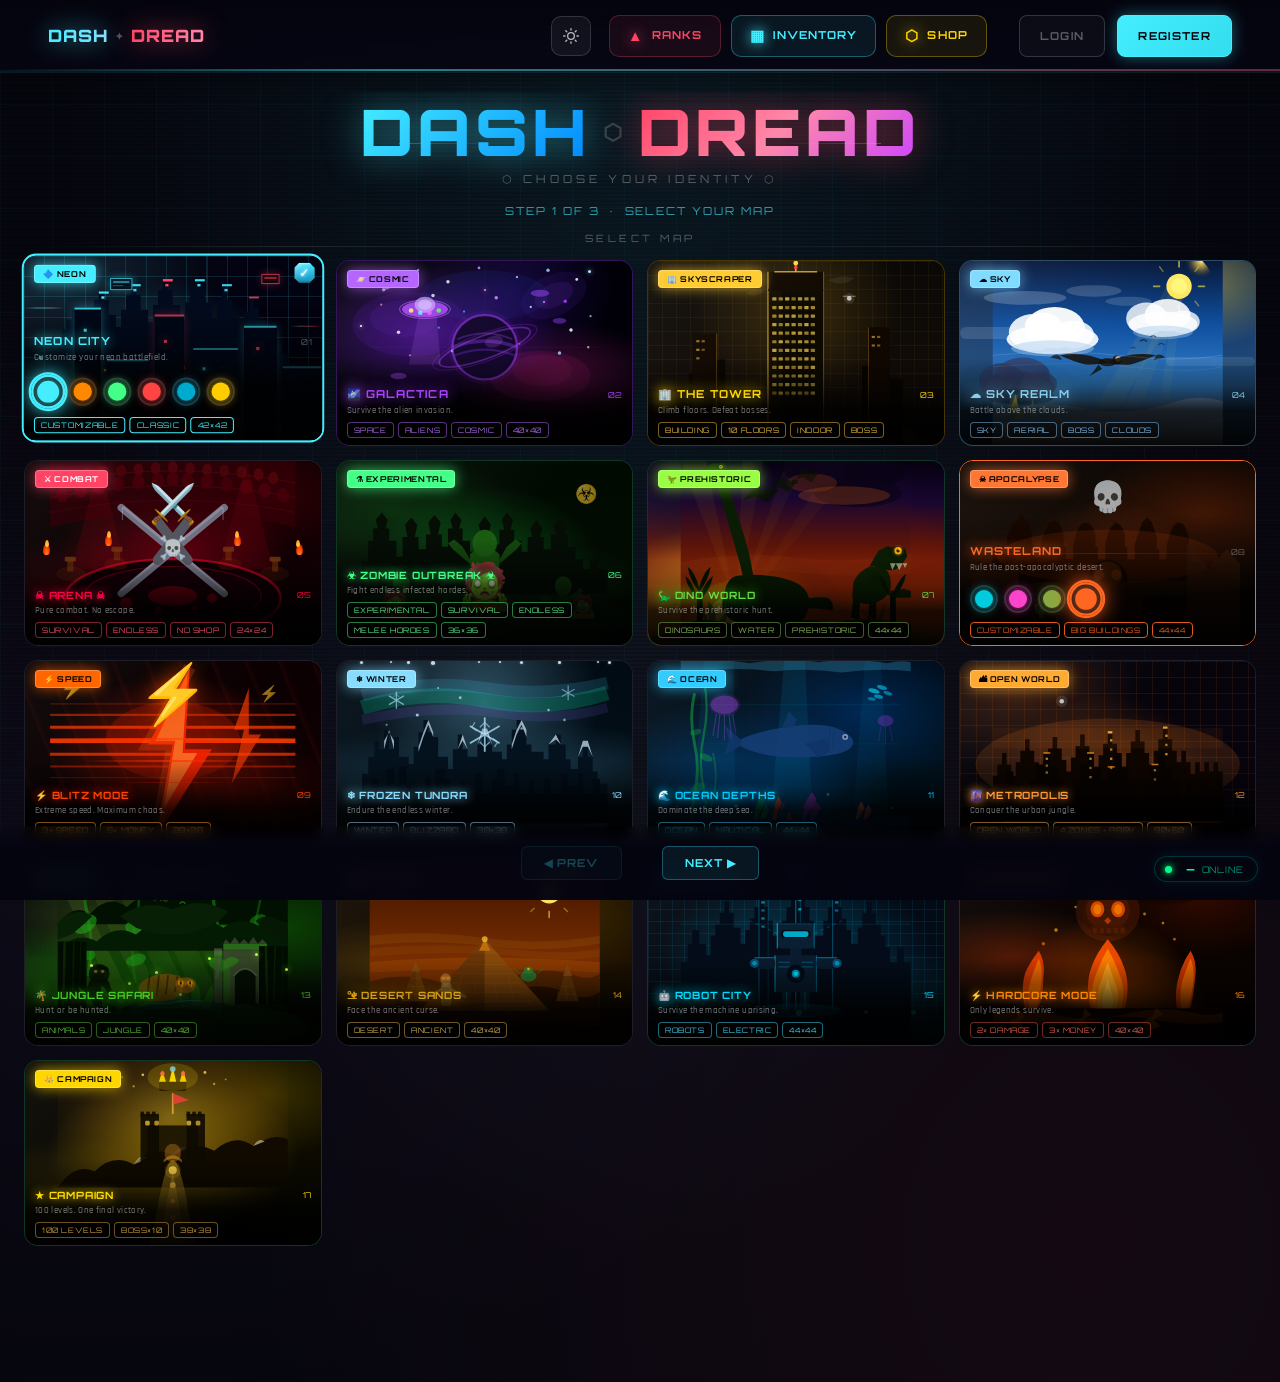
==== commit 01092b83: "minor" ====
--- a/index.html
+++ b/index.html
@@ -655,6 +655,7 @@
 
         <!-- NEON CITY - Unified map with color themes -->
         <div class="map-card map-card--neon-city selected" data-map="neon_city">
+          <div class="experimental-badge" style="background:#44EEFF;box-shadow:0 0 14px rgba(68,238,255,0.7);color:#000">🔷 NEON</div>
           <div class="map-preview" id="neonCityPreview" style="--mg:16px;--mbg:#080812;--mr:rgba(68,238,255,0.4);">
             <div class="map-preview-inner">
               <svg viewBox="0 0 200 150" xmlns="http://www.w3.org/2000/svg" style="position:absolute;inset:0;width:100%;height:100%;overflow:hidden">
@@ -759,6 +760,7 @@
 
         <!-- GALACTICA -->
         <div class="map-card map-card--galactica" data-map="galactica">
+          <div class="experimental-badge" style="background:#B566FF;box-shadow:0 0 14px rgba(181,102,255,0.7);color:#000">🪐 COSMIC</div>
           <div class="map-preview">
             <svg viewBox="0 0 200 160" xmlns="http://www.w3.org/2000/svg" style="position:absolute;inset:0;width:100%;height:100%;overflow:hidden">
               <!-- Distant galaxy spiral hint -->
@@ -859,6 +861,7 @@
 
         <!-- THE TOWER -->
         <div class="map-card map-card--tower" data-map="tower">
+          <div class="experimental-badge" style="background:#FFCC33;box-shadow:0 0 14px rgba(255,204,51,0.7);color:#000">🏢 SKYSCRAPER</div>
           <div class="map-preview">
             <svg viewBox="0 0 200 172" xmlns="http://www.w3.org/2000/svg" style="position:absolute;inset:0;width:100%;height:100%;overflow:hidden">
               <!-- Street glow at base -->
@@ -1014,6 +1017,7 @@
 
         <!-- SKY REALM -->
         <div class="map-card map-card--sky" data-map="sky_realm">
+          <div class="experimental-badge" style="background:#7FDBFF;box-shadow:0 0 14px rgba(127,219,255,0.7);color:#000">☁ SKY</div>
           <div class="map-preview">
             <svg viewBox="0 0 200 160" xmlns="http://www.w3.org/2000/svg" style="position:absolute;inset:0;width:100%;height:100%;overflow:hidden">
               <defs>
@@ -1134,6 +1138,7 @@
         <!-- Arena + Zombie + Dino World -->
 
         <div class="map-card map-card--arena" data-map="arena">
+          <div class="experimental-badge" style="background:#FF4466;box-shadow:0 0 14px rgba(255,68,102,0.7);color:#fff">⚔ COMBAT</div>
           <div class="map-preview" style="--mg:24px;--mbg:#0a0004;--mr:rgba(255,0,68,0.55);">
             <div class="map-preview-inner">
               <svg viewBox="0 0 200 150" xmlns="http://www.w3.org/2000/svg" style="position:absolute;inset:0;width:100%;height:100%;overflow:hidden">
@@ -1251,7 +1256,7 @@
         </div>
 
         <div class="map-card map-card--experimental" data-map="zombie">
-          <div class="experimental-badge">⚗ EXPERIMENTAL</div>
+          <div class="experimental-badge" style="background:#44FF88;box-shadow:0 0 14px rgba(68,255,136,0.7);color:#000">⚗ EXPERIMENTAL</div>
           <div class="map-preview" style="--mg:18px;--mbg:#030a03;--mr:rgba(30,180,60,0.5);">
             <div class="map-preview-inner">
               <svg viewBox="0 0 200 150" xmlns="http://www.w3.org/2000/svg" style="position:absolute;inset:0;width:100%;height:100%;overflow:hidden">
@@ -1316,7 +1321,7 @@
         </div>
 
         <div class="map-card map-card--experimental" data-map="dino_world">
-          <div class="experimental-badge" style="background:linear-gradient(90deg,#44AA22,#88FF44);box-shadow:0 0 14px rgba(100,220,40,0.8);color:#000">🦕 PREHISTORIC</div>
+          <div class="experimental-badge" style="background:#99FF44;box-shadow:0 0 14px rgba(153,255,68,0.7);color:#000">🦖 PREHISTORIC</div>
           <div class="map-preview" style="--mg:18px;--mbg:#060110;--mr:rgba(255,155,28,0.55);">
             <div class="map-preview-inner">
               <svg viewBox="0 0 200 160" xmlns="http://www.w3.org/2000/svg" style="position:absolute;inset:0;width:100%;height:100%;overflow:hidden">
@@ -1463,6 +1468,7 @@
 
           <!-- WASTELAND - Unified map with big buildings and color themes -->
           <div class="map-card map-card--wasteland" data-map="wasteland">
+            <div class="experimental-badge" style="background:#FF7733;box-shadow:0 0 14px rgba(255,119,51,0.7);color:#000">☠ APOCALYPSE</div>
             <div class="map-preview" id="wastelandPreview" style="--mg:25px;--mbg:#0a0602;--mr:rgba(255,102,34,0.38);">
               <div class="map-preview-inner">
                 <svg viewBox="0 0 200 150" xmlns="http://www.w3.org/2000/svg" style="position:absolute;inset:0;width:100%;height:100%;overflow:hidden">
@@ -1531,7 +1537,7 @@
 
           <!-- Blitz Mode -->
           <div class="map-card" data-map="blitz">
-            <div class="experimental-badge" style="background:#FF2200;box-shadow:0 0 14px rgba(255,34,0,0.7);">⚡ 3× SPEED</div>
+            <div class="experimental-badge" style="background:#FF6600;box-shadow:0 0 14px rgba(255,102,0,0.7);color:#000">⚡ SPEED</div>
             <div class="map-preview" style="--mg:7px;--mbg:#0a0002;--mr:rgba(255,34,0,0.65);">
               <div class="map-preview-inner">
                 <svg viewBox="0 0 200 150" xmlns="http://www.w3.org/2000/svg" style="position:absolute;inset:0;width:100%;height:100%;overflow:hidden">
@@ -1583,7 +1589,7 @@
 
           <!-- Frozen Tundra -->
           <div class="map-card" data-map="frozen_tundra">
-            <div class="experimental-badge" style="background:linear-gradient(90deg,#44AADD,#AADDFF);box-shadow:0 0 14px rgba(136,221,255,0.75);color:#000">❄ WINTER</div>
+            <div class="experimental-badge" style="background:#88DDFF;box-shadow:0 0 14px rgba(136,221,255,0.7);color:#000">❄ WINTER</div>
             <div class="map-preview" style="--mg:16px;--mbg:#030c14;--mr:rgba(136,221,255,0.40);">
               <div class="map-preview-inner">
                 <svg viewBox="0 0 200 150" xmlns="http://www.w3.org/2000/svg" style="position:absolute;inset:0;width:100%;height:100%;overflow:hidden">
@@ -1672,7 +1678,7 @@
 
           <!-- Ocean Depths -->
           <div class="map-card" data-map="ocean_depths">
-            <div class="experimental-badge" style="background:linear-gradient(90deg,#0066AA,#00CCFF);box-shadow:0 0 14px rgba(0,136,204,0.75);color:#fff">🌊 OCEAN</div>
+            <div class="experimental-badge" style="background:#33CCFF;box-shadow:0 0 14px rgba(51,204,255,0.7);color:#000">🌊 OCEAN</div>
             <div class="map-preview" style="--mg:18px;--mbg:#001828;--mr:rgba(0,136,204,0.50);">
               <div class="map-preview-inner">
                 <svg viewBox="0 0 200 160" xmlns="http://www.w3.org/2000/svg" style="position:absolute;inset:0;width:100%;height:100%;overflow:hidden">
@@ -1768,7 +1774,7 @@
 
           <!-- Metropolis -->
           <div class="map-card" data-map="metropolis" style="position:relative">
-            <div class="experimental-badge" style="background:linear-gradient(90deg,#FF6600,#FFCC00);box-shadow:0 0 14px rgba(255,153,51,0.8);color:#000">🌆 OPEN WORLD</div>
+            <div class="experimental-badge" style="background:#FFAA33;box-shadow:0 0 14px rgba(255,170,51,0.7);color:#000">🏙 OPEN WORLD</div>
             <div class="map-preview" style="--mg:12px;--mbg:#060408;--mr:rgba(255,153,51,0.40);">
               <div class="map-preview-inner">
                 <svg viewBox="0 0 200 160" xmlns="http://www.w3.org/2000/svg" style="position:absolute;inset:0;width:100%;height:100%;overflow:hidden">
@@ -1835,7 +1841,7 @@
 
           <!-- Jungle Safari -->
           <div class="map-card" data-map="jungle">
-            <div class="experimental-badge" style="background:#44AA22;box-shadow:0 0 14px rgba(68,170,34,0.7);color:#fff">🌴 WILD</div>
+            <div class="experimental-badge" style="background:#55DD55;box-shadow:0 0 14px rgba(85,221,85,0.7);color:#000">🌿 WILD</div>
             <div class="map-preview" style="--mg:12px;--mbg:#0a1808;--mr:rgba(68,170,34,0.35);">
               <div class="map-preview-inner">
                 <svg viewBox="0 0 200 160" xmlns="http://www.w3.org/2000/svg" style="position:absolute;inset:0;width:100%;height:100%;overflow:hidden">
@@ -2001,7 +2007,7 @@
 
           <!-- Desert Sands -->
           <div class="map-card" data-map="desert_sands">
-            <div class="experimental-badge" style="background:linear-gradient(90deg,#8B6914,#D4A017);box-shadow:0 0 14px rgba(212,160,23,0.7);color:#1a0e00">🏜 ANCIENT</div>
+            <div class="experimental-badge" style="background:#D9A441;box-shadow:0 0 14px rgba(217,164,65,0.7);color:#000">🏜 ANCIENT</div>
             <div class="map-preview" style="--mg:12px;--mbg:#180e00;--mr:rgba(200,158,70,0.38);">
               <div class="map-preview-inner">
                 <svg viewBox="0 0 200 160" xmlns="http://www.w3.org/2000/svg" style="position:absolute;inset:0;width:100%;height:100%;overflow:hidden">
@@ -2137,7 +2143,7 @@
 
           <!-- Robot City -->
           <div class="map-card map-card--experimental" data-map="robot_city">
-            <div class="experimental-badge" style="background:#00DDFF;box-shadow:0 0 14px rgba(0,221,255,0.7);color:#000">⚡ ROBOTS</div>
+            <div class="experimental-badge" style="background:#00D4FF;box-shadow:0 0 14px rgba(0,212,255,0.7);color:#000">🤖 ROBOTS</div>
             <div class="map-preview" style="--mg:12px;--mbg:#050c14;--mr:rgba(0,180,220,0.4);">
               <div class="map-preview-inner">
                 <svg viewBox="0 0 200 160" xmlns="http://www.w3.org/2000/svg" style="position:absolute;inset:0;width:100%;height:100%;overflow:hidden">
@@ -2255,7 +2261,7 @@
 
           <!-- Hardcore Mode -->
           <div class="map-card map-card--experimental" data-map="hardcore">
-            <div class="experimental-badge" style="background:#FF8800;box-shadow:0 0 14px rgba(255,136,0,0.7);color:#000">⚡ HARDCORE</div>
+            <div class="experimental-badge" style="background:#FF5500;box-shadow:0 0 14px rgba(255,85,0,0.7);color:#fff">🔥 HARDCORE</div>
             <div class="map-preview" style="--mg:16px;--mbg:#080400;--mr:rgba(255,136,0,0.5);">
               <div class="map-preview-inner">
                 <svg viewBox="0 0 200 160" xmlns="http://www.w3.org/2000/svg" style="position:absolute;inset:0;width:100%;height:100%;overflow:hidden">
@@ -2331,7 +2337,7 @@
 
           <!-- Campaign Mode -->
           <div class="map-card map-card--experimental" data-map="campaign">
-            <div class="experimental-badge" style="background:#FFDD00;box-shadow:0 0 14px rgba(255,221,0,0.7);color:#000">★ 100 LEVELS</div>
+            <div class="experimental-badge" style="background:#FFD700;box-shadow:0 0 14px rgba(255,215,0,0.7);color:#000">👑 CAMPAIGN</div>
             <div class="map-preview" style="--mg:16px;--mbg:#080600;--mr:rgba(255,221,0,0.5);">
               <div class="map-preview-inner">
                 <svg viewBox="0 0 200 160" xmlns="http://www.w3.org/2000/svg" style="position:absolute;inset:0;width:100%;height:100%;overflow:hidden">
--- a/css/style.css
+++ b/css/style.css
@@ -4016,14 +4016,18 @@
   left: 10px;
   background: #44ff88;
   color: #000;
-  font:
-    bold 8px "Orbitron",
-    monospace;
-  padding: 2px 7px;
+  font: bold 8px "Orbitron", monospace;
+  padding: 3px 8px;
   border-radius: 4px;
   letter-spacing: 0.08em;
   z-index: 5;
   box-shadow: 0 0 10px rgba(68, 255, 136, 0.65);
+  border: 1px solid rgba(255, 255, 255, 0.25);
+  transition: box-shadow 0.2s ease, transform 0.2s ease;
+}
+.map-card:hover .experimental-badge {
+  box-shadow: 0 0 18px currentColor;
+  transform: scale(1.03);
 }
 
 /* ════════════════════════════════════════════════════════════
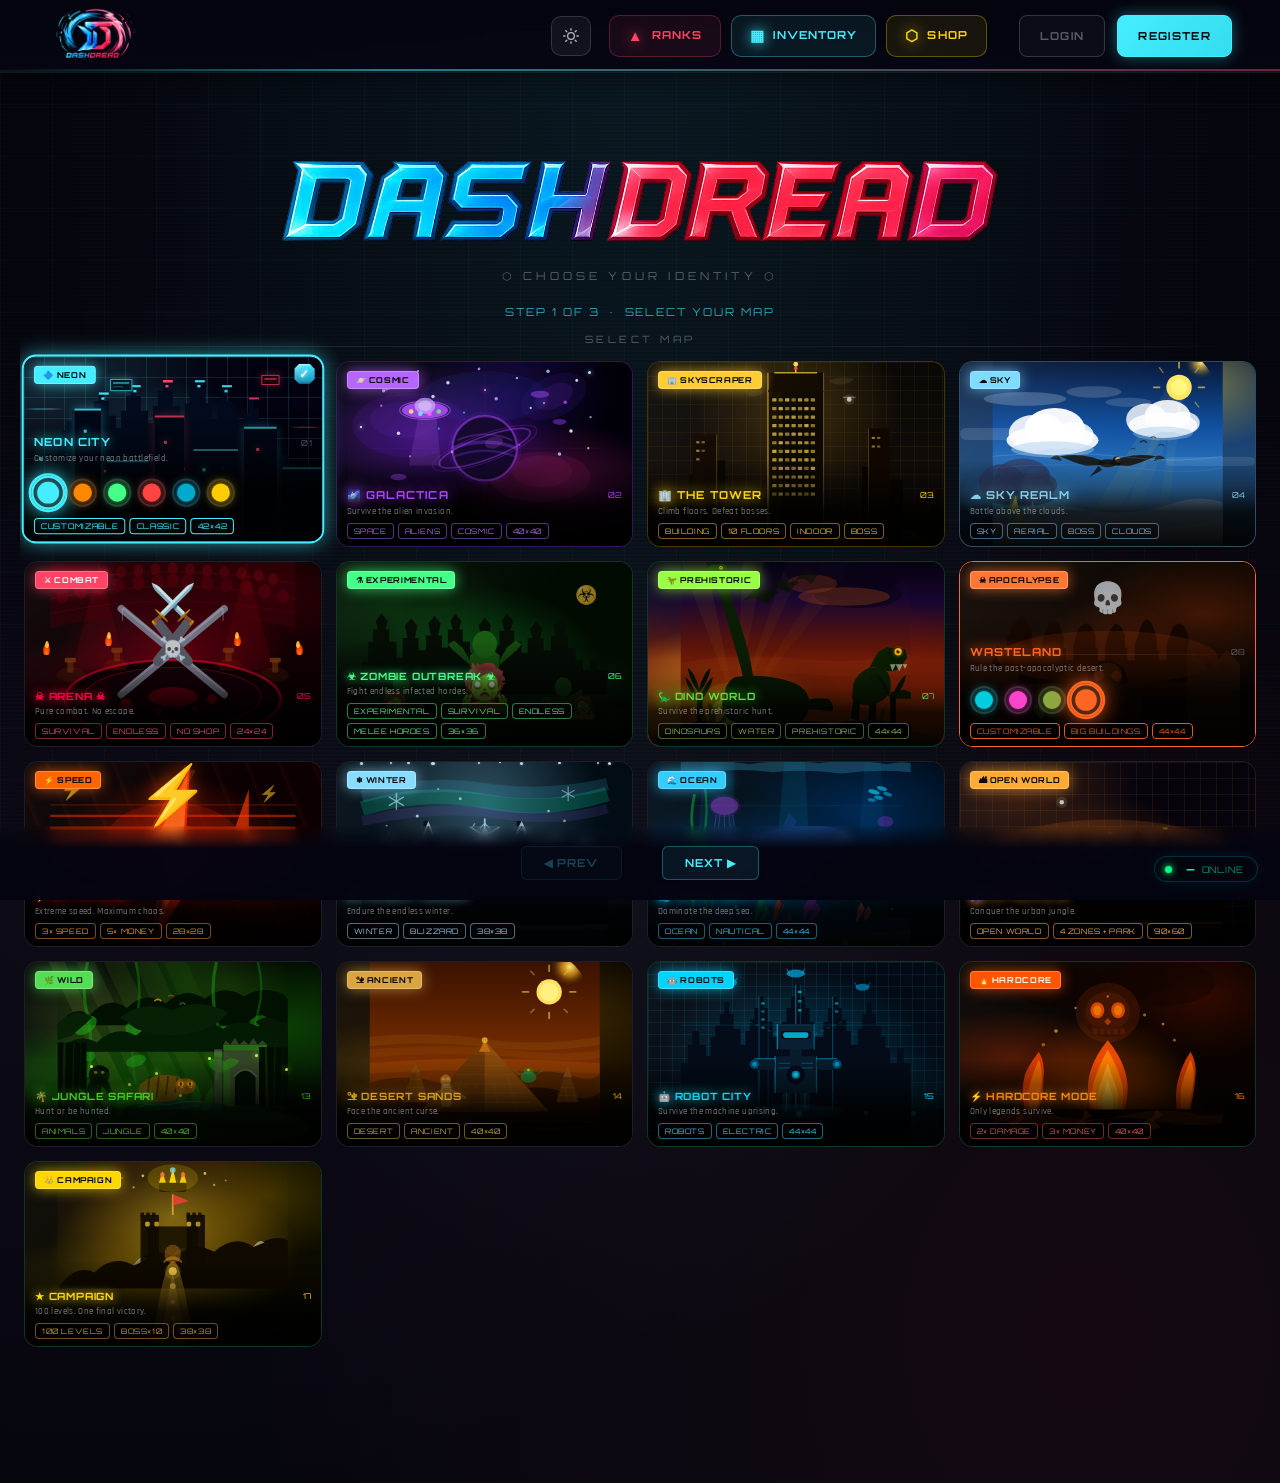
==== commit a80622c1: "minor" ====
--- a/index.html
+++ b/index.html
@@ -22,15 +22,15 @@
 
   <!-- ── Site Navbar ───────────────────────────────────────── -->
   <nav class="site-nav">
-    <a href="index.html" class="site-nav__logo"><span class="logo-dash">DASH</span><span class="logo-sep">✦</span><span class="logo-dread">DREAD</span></a>
+    <a href="index.html" class="site-nav__logo"><img src="images/logo.png" alt="DASH DREAD" class="site-nav__logo-img"></a>
     <div id="siteNav" class="site-nav__controls"></div>
   </nav>
 
   <div class="select-container">
 
     <!-- Logo -->
-    <div class="game-logo">
-      <h1 class="logo-text"><span class="logo-dash">DASH</span><span class="logo-mid-sep">⬡</span><span class="logo-dread">DREAD</span></h1>
+    <div class="game-logo game-logo--image">
+      <img src="images/titleLogo.png" alt="DASH DREAD" class="game-logo-img">
       <p class="logo-sub">⬡ CHOOSE YOUR IDENTITY ⬡</p>
     </div>
 
@@ -528,10 +528,9 @@
       </div>
 
       <!-- ── COMING SOON (bottom) ─────────────────────────── -->
-      <!-- Timebreaker (COMING SOON) -->
-      <div class="char-card char-card-locked" data-char="timebreaker" data-coming-soon="true">
+      <!-- Timebreaker -->
+      <div class="char-card" data-char="timebreaker">
         <span class="char-number">29</span>
-        <div class="char-coming-soon-overlay"><span class="cs-badge">COMING SOON</span></div>
         <div class="char-avatar" data-char="timebreaker">
           <canvas class="char-preview-canvas" data-char="timebreaker"></canvas>
         </div>
--- a/css/style.css
+++ b/css/style.css
@@ -396,6 +396,7 @@
 }
 .char-card.selected {
   transform: translateY(-5px);
+  z-index: 6;
 }
 .char-card[data-char="gangster"].selected {
   border-color: #ff4466;
@@ -446,17 +447,863 @@
     0 12px 40px rgba(0, 0, 0, 0.5);
 }
 
-/* Checkmark badge */
+/* ── Premium octagonal selection badge (mirrors map-card style) ── */
 .char-card.selected::after {
   content: "✓";
   position: absolute;
-  top: 6px;
-  right: 8px;
-  font-size: 13px;
+  top: 7px;
+  right: 7px;
+  width: 20px;
+  height: 20px;
+  z-index: 7;
+  display: flex;
+  align-items: center;
+  justify-content: center;
+  font-size: 12px;
+  font-weight: 900;
+  font-family:
+    system-ui,
+    -apple-system,
+    sans-serif;
   color: #fff;
-  font-weight: bold;
-  text-shadow: 0 0 8px #fff;
-  z-index: 3;
+  line-height: 1;
+  padding-bottom: 1px;
+  text-shadow:
+    0 0 2px #fff,
+    0 0 4px #fff,
+    0 0 8px rgba(68, 238, 255, 0.9);
+  transition: all 0.2s ease;
+  clip-path: polygon(
+    25% 0%,
+    75% 0%,
+    100% 25%,
+    100% 75%,
+    75% 100%,
+    25% 100%,
+    0% 75%,
+    0% 25%
+  );
+  background:
+    linear-gradient(
+      135deg,
+      rgba(255, 255, 255, 0.5) 0%,
+      rgba(255, 255, 255, 0.12) 30%,
+      transparent 50%
+    ),
+    linear-gradient(
+      180deg,
+      rgba(68, 238, 255, 1) 0%,
+      rgba(45, 190, 230, 1) 45%,
+      rgba(25, 140, 180, 1) 100%
+    );
+  box-shadow:
+    inset 0 1px 2px rgba(255, 255, 255, 0.65),
+    inset 0 -1px 2px rgba(0, 0, 0, 0.45),
+    0 0 0 1px rgba(0, 0, 0, 0.5),
+    0 0 0 2px rgba(68, 238, 255, 0.7),
+    0 0 6px rgba(68, 238, 255, 0.5);
+}
+
+/* ── Per-character badge colors ─────────────────────────────── */
+.char-card[data-char="gangster"].selected::after {
+  text-shadow:
+    0 0 2px #fff,
+    0 0 4px #fff,
+    0 0 8px rgba(255, 68, 102, 0.9);
+  background:
+    linear-gradient(
+      135deg,
+      rgba(255, 255, 255, 0.5) 0%,
+      rgba(255, 255, 255, 0.12) 30%,
+      transparent 50%
+    ),
+    linear-gradient(
+      180deg,
+      rgba(255, 68, 102, 1) 0%,
+      rgba(220, 40, 75, 1) 45%,
+      rgba(160, 15, 50, 1) 100%
+    );
+  box-shadow:
+    inset 0 1px 2px rgba(255, 255, 255, 0.65),
+    inset 0 -1px 2px rgba(0, 0, 0, 0.45),
+    0 0 0 1px rgba(0, 0, 0, 0.5),
+    0 0 0 2px rgba(255, 68, 102, 0.7),
+    0 0 6px rgba(255, 68, 102, 0.5);
+}
+.char-card[data-char="hacker"].selected::after {
+  text-shadow:
+    0 0 2px #fff,
+    0 0 4px #fff,
+    0 0 8px rgba(68, 238, 255, 0.9);
+  background:
+    linear-gradient(
+      135deg,
+      rgba(255, 255, 255, 0.5) 0%,
+      rgba(255, 255, 255, 0.12) 30%,
+      transparent 50%
+    ),
+    linear-gradient(
+      180deg,
+      rgba(68, 238, 255, 1) 0%,
+      rgba(45, 190, 230, 1) 45%,
+      rgba(25, 140, 180, 1) 100%
+    );
+  box-shadow:
+    inset 0 1px 2px rgba(255, 255, 255, 0.65),
+    inset 0 -1px 2px rgba(0, 0, 0, 0.45),
+    0 0 0 1px rgba(0, 0, 0, 0.5),
+    0 0 0 2px rgba(68, 238, 255, 0.7),
+    0 0 6px rgba(68, 238, 255, 0.5);
+}
+.char-card[data-char="mercenary"].selected::after {
+  text-shadow:
+    0 0 2px #fff,
+    0 0 4px #fff,
+    0 0 8px rgba(68, 255, 136, 0.9);
+  background:
+    linear-gradient(
+      135deg,
+      rgba(255, 255, 255, 0.5) 0%,
+      rgba(255, 255, 255, 0.12) 30%,
+      transparent 50%
+    ),
+    linear-gradient(
+      180deg,
+      rgba(68, 255, 136, 1) 0%,
+      rgba(40, 210, 100, 1) 45%,
+      rgba(20, 160, 65, 1) 100%
+    );
+  box-shadow:
+    inset 0 1px 2px rgba(255, 255, 255, 0.65),
+    inset 0 -1px 2px rgba(0, 0, 0, 0.45),
+    0 0 0 1px rgba(0, 0, 0, 0.5),
+    0 0 0 2px rgba(68, 255, 136, 0.7),
+    0 0 6px rgba(68, 255, 136, 0.5);
+}
+.char-card[data-char="ghost"].selected::after {
+  text-shadow:
+    0 0 2px #fff,
+    0 0 4px #fff,
+    0 0 8px rgba(204, 136, 255, 0.9);
+  background:
+    linear-gradient(
+      135deg,
+      rgba(255, 255, 255, 0.5) 0%,
+      rgba(255, 255, 255, 0.12) 30%,
+      transparent 50%
+    ),
+    linear-gradient(
+      180deg,
+      rgba(204, 136, 255, 1) 0%,
+      rgba(170, 100, 220, 1) 45%,
+      rgba(130, 60, 175, 1) 100%
+    );
+  box-shadow:
+    inset 0 1px 2px rgba(255, 255, 255, 0.65),
+    inset 0 -1px 2px rgba(0, 0, 0, 0.45),
+    0 0 0 1px rgba(0, 0, 0, 0.5),
+    0 0 0 2px rgba(204, 136, 255, 0.7),
+    0 0 6px rgba(204, 136, 255, 0.5);
+}
+.char-card[data-char="engineer"].selected::after {
+  text-shadow:
+    0 0 2px #fff,
+    0 0 4px #fff,
+    0 0 8px rgba(255, 170, 0, 0.9);
+  background:
+    linear-gradient(
+      135deg,
+      rgba(255, 255, 255, 0.5) 0%,
+      rgba(255, 255, 255, 0.12) 30%,
+      transparent 50%
+    ),
+    linear-gradient(
+      180deg,
+      rgba(255, 170, 0, 1) 0%,
+      rgba(220, 135, 0, 1) 45%,
+      rgba(170, 100, 0, 1) 100%
+    );
+  box-shadow:
+    inset 0 1px 2px rgba(255, 255, 255, 0.65),
+    inset 0 -1px 2px rgba(0, 0, 0, 0.45),
+    0 0 0 1px rgba(0, 0, 0, 0.5),
+    0 0 0 2px rgba(255, 170, 0, 0.7),
+    0 0 6px rgba(255, 170, 0, 0.5);
+}
+.char-card[data-char="sniper_elite"].selected::after {
+  text-shadow:
+    0 0 2px #fff,
+    0 0 4px #fff,
+    0 0 8px rgba(34, 136, 255, 0.9);
+  background:
+    linear-gradient(
+      135deg,
+      rgba(255, 255, 255, 0.5) 0%,
+      rgba(255, 255, 255, 0.12) 30%,
+      transparent 50%
+    ),
+    linear-gradient(
+      180deg,
+      rgba(34, 136, 255, 1) 0%,
+      rgba(20, 100, 220, 1) 45%,
+      rgba(10, 65, 175, 1) 100%
+    );
+  box-shadow:
+    inset 0 1px 2px rgba(255, 255, 255, 0.65),
+    inset 0 -1px 2px rgba(0, 0, 0, 0.45),
+    0 0 0 1px rgba(0, 0, 0, 0.5),
+    0 0 0 2px rgba(34, 136, 255, 0.7),
+    0 0 6px rgba(34, 136, 255, 0.5);
+}
+.char-card[data-char="drone_pilot"].selected::after {
+  text-shadow:
+    0 0 2px #fff,
+    0 0 4px #fff,
+    0 0 8px rgba(119, 221, 255, 0.9);
+  background:
+    linear-gradient(
+      135deg,
+      rgba(255, 255, 255, 0.5) 0%,
+      rgba(255, 255, 255, 0.12) 30%,
+      transparent 50%
+    ),
+    linear-gradient(
+      180deg,
+      rgba(119, 221, 255, 1) 0%,
+      rgba(85, 178, 225, 1) 45%,
+      rgba(50, 135, 185, 1) 100%
+    );
+  box-shadow:
+    inset 0 1px 2px rgba(255, 255, 255, 0.65),
+    inset 0 -1px 2px rgba(0, 0, 0, 0.45),
+    0 0 0 1px rgba(0, 0, 0, 0.5),
+    0 0 0 2px rgba(119, 221, 255, 0.7),
+    0 0 6px rgba(119, 221, 255, 0.5);
+}
+.char-card[data-char="chemist"].selected::after {
+  text-shadow:
+    0 0 2px #fff,
+    0 0 4px #fff,
+    0 0 8px rgba(136, 255, 68, 0.9);
+  background:
+    linear-gradient(
+      135deg,
+      rgba(255, 255, 255, 0.5) 0%,
+      rgba(255, 255, 255, 0.12) 30%,
+      transparent 50%
+    ),
+    linear-gradient(
+      180deg,
+      rgba(136, 255, 68, 1) 0%,
+      rgba(100, 210, 40, 1) 45%,
+      rgba(65, 160, 18, 1) 100%
+    );
+  box-shadow:
+    inset 0 1px 2px rgba(255, 255, 255, 0.65),
+    inset 0 -1px 2px rgba(0, 0, 0, 0.45),
+    0 0 0 1px rgba(0, 0, 0, 0.5),
+    0 0 0 2px rgba(136, 255, 68, 0.7),
+    0 0 6px rgba(136, 255, 68, 0.5);
+}
+.char-card[data-char="cyber_ninja"].selected::after {
+  text-shadow:
+    0 0 2px #fff,
+    0 0 4px #fff,
+    0 0 8px rgba(255, 0, 170, 0.9);
+  background:
+    linear-gradient(
+      135deg,
+      rgba(255, 255, 255, 0.5) 0%,
+      rgba(255, 255, 255, 0.12) 30%,
+      transparent 50%
+    ),
+    linear-gradient(
+      180deg,
+      rgba(255, 0, 170, 1) 0%,
+      rgba(220, 0, 135, 1) 45%,
+      rgba(165, 0, 95, 1) 100%
+    );
+  box-shadow:
+    inset 0 1px 2px rgba(255, 255, 255, 0.65),
+    inset 0 -1px 2px rgba(0, 0, 0, 0.45),
+    0 0 0 1px rgba(0, 0, 0, 0.5),
+    0 0 0 2px rgba(255, 0, 170, 0.7),
+    0 0 6px rgba(255, 0, 170, 0.5);
+}
+.char-card[data-char="cyber_wolf"].selected::after {
+  text-shadow:
+    0 0 2px #fff,
+    0 0 4px #fff,
+    0 0 8px rgba(136, 153, 170, 0.9);
+  background:
+    linear-gradient(
+      135deg,
+      rgba(255, 255, 255, 0.5) 0%,
+      rgba(255, 255, 255, 0.12) 30%,
+      transparent 50%
+    ),
+    linear-gradient(
+      180deg,
+      rgba(136, 153, 170, 1) 0%,
+      rgba(100, 115, 135, 1) 45%,
+      rgba(68, 80, 100, 1) 100%
+    );
+  box-shadow:
+    inset 0 1px 2px rgba(255, 255, 255, 0.65),
+    inset 0 -1px 2px rgba(0, 0, 0, 0.45),
+    0 0 0 1px rgba(0, 0, 0, 0.5),
+    0 0 0 2px rgba(136, 153, 170, 0.7),
+    0 0 6px rgba(136, 153, 170, 0.5);
+}
+.char-card[data-char="neon_panther"].selected::after {
+  text-shadow:
+    0 0 2px #fff,
+    0 0 4px #fff,
+    0 0 8px rgba(255, 68, 255, 0.9);
+  background:
+    linear-gradient(
+      135deg,
+      rgba(255, 255, 255, 0.5) 0%,
+      rgba(255, 255, 255, 0.12) 30%,
+      transparent 50%
+    ),
+    linear-gradient(
+      180deg,
+      rgba(255, 68, 255, 1) 0%,
+      rgba(215, 35, 215, 1) 45%,
+      rgba(160, 15, 160, 1) 100%
+    );
+  box-shadow:
+    inset 0 1px 2px rgba(255, 255, 255, 0.65),
+    inset 0 -1px 2px rgba(0, 0, 0, 0.45),
+    0 0 0 1px rgba(0, 0, 0, 0.5),
+    0 0 0 2px rgba(255, 68, 255, 0.7),
+    0 0 6px rgba(255, 68, 255, 0.5);
+}
+.char-card[data-char="mecha_bulldog"].selected::after {
+  text-shadow:
+    0 0 2px #fff,
+    0 0 4px #fff,
+    0 0 8px rgba(170, 136, 102, 0.9);
+  background:
+    linear-gradient(
+      135deg,
+      rgba(255, 255, 255, 0.5) 0%,
+      rgba(255, 255, 255, 0.12) 30%,
+      transparent 50%
+    ),
+    linear-gradient(
+      180deg,
+      rgba(170, 136, 102, 1) 0%,
+      rgba(135, 105, 75, 1) 45%,
+      rgba(100, 75, 50, 1) 100%
+    );
+  box-shadow:
+    inset 0 1px 2px rgba(255, 255, 255, 0.65),
+    inset 0 -1px 2px rgba(0, 0, 0, 0.45),
+    0 0 0 1px rgba(0, 0, 0, 0.5),
+    0 0 0 2px rgba(170, 136, 102, 0.7),
+    0 0 6px rgba(170, 136, 102, 0.5);
+}
+.char-card[data-char="timebreaker"].selected::after {
+  text-shadow:
+    0 0 2px #fff,
+    0 0 4px #fff,
+    0 0 8px rgba(255, 221, 0, 0.9);
+  background:
+    linear-gradient(
+      135deg,
+      rgba(255, 255, 255, 0.5) 0%,
+      rgba(255, 255, 255, 0.12) 30%,
+      transparent 50%
+    ),
+    linear-gradient(
+      180deg,
+      rgba(255, 221, 0, 1) 0%,
+      rgba(215, 178, 0, 1) 45%,
+      rgba(165, 130, 0, 1) 100%
+    );
+  box-shadow:
+    inset 0 1px 2px rgba(255, 255, 255, 0.65),
+    inset 0 -1px 2px rgba(0, 0, 0, 0.45),
+    0 0 0 1px rgba(0, 0, 0, 0.5),
+    0 0 0 2px rgba(255, 221, 0, 0.7),
+    0 0 6px rgba(255, 221, 0, 0.5);
+}
+.char-card[data-char="ai_avatar"].selected::after {
+  text-shadow:
+    0 0 2px #fff,
+    0 0 4px #fff,
+    0 0 8px rgba(0, 255, 170, 0.9);
+  background:
+    linear-gradient(
+      135deg,
+      rgba(255, 255, 255, 0.5) 0%,
+      rgba(255, 255, 255, 0.12) 30%,
+      transparent 50%
+    ),
+    linear-gradient(
+      180deg,
+      rgba(0, 255, 170, 1) 0%,
+      rgba(0, 210, 130, 1) 45%,
+      rgba(0, 160, 90, 1) 100%
+    );
+  box-shadow:
+    inset 0 1px 2px rgba(255, 255, 255, 0.65),
+    inset 0 -1px 2px rgba(0, 0, 0, 0.45),
+    0 0 0 1px rgba(0, 0, 0, 0.5),
+    0 0 0 2px rgba(0, 255, 170, 0.7),
+    0 0 6px rgba(0, 255, 170, 0.5);
+}
+.char-card[data-char="overlord"].selected::after {
+  text-shadow:
+    0 0 2px #fff,
+    0 0 4px #fff,
+    0 0 8px rgba(119, 68, 255, 0.9);
+  background:
+    linear-gradient(
+      135deg,
+      rgba(255, 255, 255, 0.5) 0%,
+      rgba(255, 255, 255, 0.12) 30%,
+      transparent 50%
+    ),
+    linear-gradient(
+      180deg,
+      rgba(119, 68, 255, 1) 0%,
+      rgba(88, 42, 220, 1) 45%,
+      rgba(58, 20, 170, 1) 100%
+    );
+  box-shadow:
+    inset 0 1px 2px rgba(255, 255, 255, 0.65),
+    inset 0 -1px 2px rgba(0, 0, 0, 0.45),
+    0 0 0 1px rgba(0, 0, 0, 0.5),
+    0 0 0 2px rgba(119, 68, 255, 0.7),
+    0 0 6px rgba(119, 68, 255, 0.5);
+}
+.char-card[data-char="electric_eel"].selected::after {
+  text-shadow:
+    0 0 2px #fff,
+    0 0 4px #fff,
+    0 0 8px rgba(68, 221, 255, 0.9);
+  background:
+    linear-gradient(
+      135deg,
+      rgba(255, 255, 255, 0.5) 0%,
+      rgba(255, 255, 255, 0.12) 30%,
+      transparent 50%
+    ),
+    linear-gradient(
+      180deg,
+      rgba(68, 221, 255, 1) 0%,
+      rgba(40, 178, 220, 1) 45%,
+      rgba(18, 135, 175, 1) 100%
+    );
+  box-shadow:
+    inset 0 1px 2px rgba(255, 255, 255, 0.65),
+    inset 0 -1px 2px rgba(0, 0, 0, 0.45),
+    0 0 0 1px rgba(0, 0, 0, 0.5),
+    0 0 0 2px rgba(68, 221, 255, 0.7),
+    0 0 6px rgba(68, 221, 255, 0.5);
+}
+.char-card[data-char="medic"].selected::after {
+  text-shadow:
+    0 0 2px #fff,
+    0 0 4px #fff,
+    0 0 8px rgba(68, 255, 170, 0.9);
+  background:
+    linear-gradient(
+      135deg,
+      rgba(255, 255, 255, 0.5) 0%,
+      rgba(255, 255, 255, 0.12) 30%,
+      transparent 50%
+    ),
+    linear-gradient(
+      180deg,
+      rgba(68, 255, 170, 1) 0%,
+      rgba(40, 210, 130, 1) 45%,
+      rgba(18, 160, 88, 1) 100%
+    );
+  box-shadow:
+    inset 0 1px 2px rgba(255, 255, 255, 0.65),
+    inset 0 -1px 2px rgba(0, 0, 0, 0.45),
+    0 0 0 1px rgba(0, 0, 0, 0.5),
+    0 0 0 2px rgba(68, 255, 170, 0.7),
+    0 0 6px rgba(68, 255, 170, 0.5);
+}
+.char-card[data-char="ronin"].selected::after {
+  text-shadow:
+    0 0 2px #fff,
+    0 0 4px #fff,
+    0 0 8px rgba(255, 204, 68, 0.9);
+  background:
+    linear-gradient(
+      135deg,
+      rgba(255, 255, 255, 0.5) 0%,
+      rgba(255, 255, 255, 0.12) 30%,
+      transparent 50%
+    ),
+    linear-gradient(
+      180deg,
+      rgba(255, 204, 68, 1) 0%,
+      rgba(215, 162, 35, 1) 45%,
+      rgba(165, 120, 12, 1) 100%
+    );
+  box-shadow:
+    inset 0 1px 2px rgba(255, 255, 255, 0.65),
+    inset 0 -1px 2px rgba(0, 0, 0, 0.45),
+    0 0 0 1px rgba(0, 0, 0, 0.5),
+    0 0 0 2px rgba(255, 204, 68, 0.7),
+    0 0 6px rgba(255, 204, 68, 0.5);
+}
+.char-card[data-char="pyro"].selected::after {
+  text-shadow:
+    0 0 2px #fff,
+    0 0 4px #fff,
+    0 0 8px rgba(255, 85, 0, 0.9);
+  background:
+    linear-gradient(
+      135deg,
+      rgba(255, 255, 255, 0.5) 0%,
+      rgba(255, 255, 255, 0.12) 30%,
+      transparent 50%
+    ),
+    linear-gradient(
+      180deg,
+      rgba(255, 85, 0, 1) 0%,
+      rgba(215, 55, 0, 1) 45%,
+      rgba(160, 28, 0, 1) 100%
+    );
+  box-shadow:
+    inset 0 1px 2px rgba(255, 255, 255, 0.65),
+    inset 0 -1px 2px rgba(0, 0, 0, 0.45),
+    0 0 0 1px rgba(0, 0, 0, 0.5),
+    0 0 0 2px rgba(255, 85, 0, 0.7),
+    0 0 6px rgba(255, 85, 0, 0.5);
+}
+.char-card[data-char="phantom"].selected::after {
+  text-shadow:
+    0 0 2px #fff,
+    0 0 4px #fff,
+    0 0 8px rgba(170, 68, 255, 0.9);
+  background:
+    linear-gradient(
+      135deg,
+      rgba(255, 255, 255, 0.5) 0%,
+      rgba(255, 255, 255, 0.12) 30%,
+      transparent 50%
+    ),
+    linear-gradient(
+      180deg,
+      rgba(170, 68, 255, 1) 0%,
+      rgba(135, 40, 220, 1) 45%,
+      rgba(95, 18, 170, 1) 100%
+    );
+  box-shadow:
+    inset 0 1px 2px rgba(255, 255, 255, 0.65),
+    inset 0 -1px 2px rgba(0, 0, 0, 0.45),
+    0 0 0 1px rgba(0, 0, 0, 0.5),
+    0 0 0 2px rgba(170, 68, 255, 0.7),
+    0 0 6px rgba(170, 68, 255, 0.5);
+}
+.char-card[data-char="spider_drone"].selected::after {
+  text-shadow:
+    0 0 2px #fff,
+    0 0 4px #fff,
+    0 0 8px rgba(170, 68, 68, 0.9);
+  background:
+    linear-gradient(
+      135deg,
+      rgba(255, 255, 255, 0.5) 0%,
+      rgba(255, 255, 255, 0.12) 30%,
+      transparent 50%
+    ),
+    linear-gradient(
+      180deg,
+      rgba(170, 68, 68, 1) 0%,
+      rgba(135, 42, 42, 1) 45%,
+      rgba(95, 20, 20, 1) 100%
+    );
+  box-shadow:
+    inset 0 1px 2px rgba(255, 255, 255, 0.65),
+    inset 0 -1px 2px rgba(0, 0, 0, 0.45),
+    0 0 0 1px rgba(0, 0, 0, 0.5),
+    0 0 0 2px rgba(170, 68, 68, 0.7),
+    0 0 6px rgba(170, 68, 68, 0.5);
+}
+.char-card[data-char="robo_hawk"].selected::after {
+  text-shadow:
+    0 0 2px #fff,
+    0 0 4px #fff,
+    0 0 8px rgba(221, 170, 68, 0.9);
+  background:
+    linear-gradient(
+      135deg,
+      rgba(255, 255, 255, 0.5) 0%,
+      rgba(255, 255, 255, 0.12) 30%,
+      transparent 50%
+    ),
+    linear-gradient(
+      180deg,
+      rgba(221, 170, 68, 1) 0%,
+      rgba(180, 135, 40, 1) 45%,
+      rgba(135, 95, 15, 1) 100%
+    );
+  box-shadow:
+    inset 0 1px 2px rgba(255, 255, 255, 0.65),
+    inset 0 -1px 2px rgba(0, 0, 0, 0.45),
+    0 0 0 1px rgba(0, 0, 0, 0.5),
+    0 0 0 2px rgba(221, 170, 68, 0.7),
+    0 0 6px rgba(221, 170, 68, 0.5);
+}
+.char-card[data-char="nano_rat"].selected::after {
+  text-shadow:
+    0 0 2px #fff,
+    0 0 4px #fff,
+    0 0 8px rgba(136, 136, 136, 0.9);
+  background:
+    linear-gradient(
+      135deg,
+      rgba(255, 255, 255, 0.5) 0%,
+      rgba(255, 255, 255, 0.12) 30%,
+      transparent 50%
+    ),
+    linear-gradient(
+      180deg,
+      rgba(136, 136, 136, 1) 0%,
+      rgba(100, 100, 100, 1) 45%,
+      rgba(68, 68, 68, 1) 100%
+    );
+  box-shadow:
+    inset 0 1px 2px rgba(255, 255, 255, 0.65),
+    inset 0 -1px 2px rgba(0, 0, 0, 0.45),
+    0 0 0 1px rgba(0, 0, 0, 0.5),
+    0 0 0 2px rgba(136, 136, 136, 0.7),
+    0 0 6px rgba(136, 136, 136, 0.5);
+}
+.char-card[data-char="mini_bee"].selected::after {
+  text-shadow:
+    0 0 2px #fff,
+    0 0 4px #fff,
+    0 0 8px rgba(255, 204, 0, 0.9);
+  background:
+    linear-gradient(
+      135deg,
+      rgba(255, 255, 255, 0.5) 0%,
+      rgba(255, 255, 255, 0.12) 30%,
+      transparent 50%
+    ),
+    linear-gradient(
+      180deg,
+      rgba(255, 204, 0, 1) 0%,
+      rgba(215, 162, 0, 1) 45%,
+      rgba(165, 118, 0, 1) 100%
+    );
+  box-shadow:
+    inset 0 1px 2px rgba(255, 255, 255, 0.65),
+    inset 0 -1px 2px rgba(0, 0, 0, 0.45),
+    0 0 0 1px rgba(0, 0, 0, 0.5),
+    0 0 0 2px rgba(255, 204, 0, 0.7),
+    0 0 6px rgba(255, 204, 0, 0.5);
+}
+.char-card[data-char="tank_commander"].selected::after {
+  text-shadow:
+    0 0 2px #fff,
+    0 0 4px #fff,
+    0 0 8px rgba(85, 102, 68, 0.9);
+  background:
+    linear-gradient(
+      135deg,
+      rgba(255, 255, 255, 0.5) 0%,
+      rgba(255, 255, 255, 0.12) 30%,
+      transparent 50%
+    ),
+    linear-gradient(
+      180deg,
+      rgba(85, 102, 68, 1) 0%,
+      rgba(62, 78, 48, 1) 45%,
+      rgba(40, 55, 30, 1) 100%
+    );
+  box-shadow:
+    inset 0 1px 2px rgba(255, 255, 255, 0.65),
+    inset 0 -1px 2px rgba(0, 0, 0, 0.45),
+    0 0 0 1px rgba(0, 0, 0, 0.5),
+    0 0 0 2px rgba(85, 102, 68, 0.7),
+    0 0 6px rgba(85, 102, 68, 0.5);
+}
+.char-card[data-char="blade_dancer"].selected::after {
+  text-shadow:
+    0 0 2px #fff,
+    0 0 4px #fff,
+    0 0 8px rgba(255, 102, 136, 0.9);
+  background:
+    linear-gradient(
+      135deg,
+      rgba(255, 255, 255, 0.5) 0%,
+      rgba(255, 255, 255, 0.12) 30%,
+      transparent 50%
+    ),
+    linear-gradient(
+      180deg,
+      rgba(255, 102, 136, 1) 0%,
+      rgba(215, 68, 100, 1) 45%,
+      rgba(160, 35, 68, 1) 100%
+    );
+  box-shadow:
+    inset 0 1px 2px rgba(255, 255, 255, 0.65),
+    inset 0 -1px 2px rgba(0, 0, 0, 0.45),
+    0 0 0 1px rgba(0, 0, 0, 0.5),
+    0 0 0 2px rgba(255, 102, 136, 0.7),
+    0 0 6px rgba(255, 102, 136, 0.5);
+}
+.char-card[data-char="frost_walker"].selected::after {
+  text-shadow:
+    0 0 2px #fff,
+    0 0 4px #fff,
+    0 0 8px rgba(136, 221, 255, 0.9);
+  background:
+    linear-gradient(
+      135deg,
+      rgba(255, 255, 255, 0.5) 0%,
+      rgba(255, 255, 255, 0.12) 30%,
+      transparent 50%
+    ),
+    linear-gradient(
+      180deg,
+      rgba(136, 221, 255, 1) 0%,
+      rgba(95, 178, 225, 1) 45%,
+      rgba(55, 135, 185, 1) 100%
+    );
+  box-shadow:
+    inset 0 1px 2px rgba(255, 255, 255, 0.65),
+    inset 0 -1px 2px rgba(0, 0, 0, 0.45),
+    0 0 0 1px rgba(0, 0, 0, 0.5),
+    0 0 0 2px rgba(136, 221, 255, 0.7),
+    0 0 6px rgba(136, 221, 255, 0.5);
+}
+.char-card[data-char="volt_runner"].selected::after {
+  text-shadow:
+    0 0 2px #fff,
+    0 0 4px #fff,
+    0 0 8px rgba(255, 255, 68, 0.9);
+  background:
+    linear-gradient(
+      135deg,
+      rgba(255, 255, 255, 0.5) 0%,
+      rgba(255, 255, 255, 0.12) 30%,
+      transparent 50%
+    ),
+    linear-gradient(
+      180deg,
+      rgba(255, 255, 68, 1) 0%,
+      rgba(210, 210, 35, 1) 45%,
+      rgba(160, 160, 12, 1) 100%
+    );
+  box-shadow:
+    inset 0 1px 2px rgba(255, 255, 255, 0.65),
+    inset 0 -1px 2px rgba(0, 0, 0, 0.45),
+    0 0 0 1px rgba(0, 0, 0, 0.5),
+    0 0 0 2px rgba(255, 255, 68, 0.7),
+    0 0 6px rgba(255, 255, 68, 0.5);
+}
+.char-card[data-char="shadow_lord"].selected::after {
+  text-shadow:
+    0 0 2px #fff,
+    0 0 4px #fff,
+    0 0 8px rgba(120, 68, 180, 0.9);
+  background:
+    linear-gradient(
+      135deg,
+      rgba(255, 255, 255, 0.5) 0%,
+      rgba(255, 255, 255, 0.12) 30%,
+      transparent 50%
+    ),
+    linear-gradient(
+      180deg,
+      rgba(120, 68, 180, 1) 0%,
+      rgba(88, 42, 140, 1) 45%,
+      rgba(55, 18, 95, 1) 100%
+    );
+  box-shadow:
+    inset 0 1px 2px rgba(255, 255, 255, 0.65),
+    inset 0 -1px 2px rgba(0, 0, 0, 0.45),
+    0 0 0 1px rgba(0, 0, 0, 0.5),
+    0 0 0 2px rgba(120, 68, 180, 0.7),
+    0 0 6px rgba(120, 68, 180, 0.5);
+}
+.char-card[data-char="plasma_titan"].selected::after {
+  text-shadow:
+    0 0 2px #fff,
+    0 0 4px #fff,
+    0 0 8px rgba(255, 136, 255, 0.9);
+  background:
+    linear-gradient(
+      135deg,
+      rgba(255, 255, 255, 0.5) 0%,
+      rgba(255, 255, 255, 0.12) 30%,
+      transparent 50%
+    ),
+    linear-gradient(
+      180deg,
+      rgba(255, 136, 255, 1) 0%,
+      rgba(215, 95, 215, 1) 45%,
+      rgba(165, 55, 165, 1) 100%
+    );
+  box-shadow:
+    inset 0 1px 2px rgba(255, 255, 255, 0.65),
+    inset 0 -1px 2px rgba(0, 0, 0, 0.45),
+    0 0 0 1px rgba(0, 0, 0, 0.5),
+    0 0 0 2px rgba(255, 136, 255, 0.7),
+    0 0 6px rgba(255, 136, 255, 0.5);
+}
+.char-card[data-char="quantum_ghost"].selected::after {
+  text-shadow:
+    0 0 2px #fff,
+    0 0 4px #fff,
+    0 0 8px rgba(170, 255, 255, 0.9);
+  background:
+    linear-gradient(
+      135deg,
+      rgba(255, 255, 255, 0.5) 0%,
+      rgba(255, 255, 255, 0.12) 30%,
+      transparent 50%
+    ),
+    linear-gradient(
+      180deg,
+      rgba(170, 255, 255, 1) 0%,
+      rgba(120, 210, 225, 1) 45%,
+      rgba(75, 165, 185, 1) 100%
+    );
+  box-shadow:
+    inset 0 1px 2px rgba(255, 255, 255, 0.65),
+    inset 0 -1px 2px rgba(0, 0, 0, 0.45),
+    0 0 0 1px rgba(0, 0, 0, 0.5),
+    0 0 0 2px rgba(170, 255, 255, 0.7),
+    0 0 6px rgba(170, 255, 255, 0.5);
+}
+.char-card[data-char="omega_prime"].selected::after {
+  text-shadow:
+    0 0 2px #fff,
+    0 0 4px #fff,
+    0 0 8px rgba(255, 215, 0, 0.9);
+  background:
+    linear-gradient(
+      135deg,
+      rgba(255, 255, 255, 0.5) 0%,
+      rgba(255, 255, 255, 0.12) 30%,
+      transparent 50%
+    ),
+    linear-gradient(
+      180deg,
+      rgba(255, 215, 0, 1) 0%,
+      rgba(215, 170, 0, 1) 45%,
+      rgba(165, 125, 0, 1) 100%
+    );
+  box-shadow:
+    inset 0 1px 2px rgba(255, 255, 255, 0.65),
+    inset 0 -1px 2px rgba(0, 0, 0, 0.45),
+    0 0 0 1px rgba(0, 0, 0, 0.5),
+    0 0 0 2px rgba(255, 215, 0, 0.7),
+    0 0 6px rgba(255, 215, 0, 0.5);
 }
 
 /* ── Quantum Ghost special card ──────────────────────────── */
@@ -1187,7 +2034,7 @@
   border-color: var(--neon-theme-color, #44eeff);
   border-width: 2px;
   box-shadow:
-    0 0 14px var(--neon-theme-glow, rgba(68, 238, 255, 0.5)),
+    0 0 20px rgba(68, 238, 255, 0.6),
     0 6px 20px rgba(0, 0, 0, 0.5);
 }
 .map-card[data-map="arena"].selected {
@@ -1195,7 +2042,7 @@
   border-color: #ff3366;
   border-width: 2px;
   box-shadow:
-    0 0 14px rgba(255, 50, 80, 0.5),
+    0 0 20px rgba(255, 50, 80, 0.6),
     0 6px 20px rgba(0, 0, 0, 0.5);
 }
 
@@ -1291,7 +2138,7 @@
   border-color: var(--wasteland-theme-color, #ff7733);
   border-width: 2px;
   box-shadow:
-    0 0 14px var(--wasteland-theme-glow, rgba(255, 120, 50, 0.5)),
+    0 0 20px rgba(255, 120, 50, 0.6),
     0 6px 20px rgba(0, 0, 0, 0.5);
 }
 
@@ -1599,8 +2446,8 @@
   border-color: #dd4455;
   border-width: 2px;
   box-shadow:
-    0 0 15px rgba(220, 60, 80, 0.5),
-    0 8px 20px rgba(0, 0, 0, 0.5);
+    0 0 20px rgba(220, 60, 80, 0.6),
+    0 6px 20px rgba(0, 0, 0, 0.5);
 }
 
 /* Selected map card z-index */
@@ -1686,6 +2533,33 @@
    Each map has matching accent color for badge + checkmark glow
    Contained box-shadows to prevent overflow
    ────────────────────────────────────────────────────────────── */
+
+/* Neon City - default cyan (theme color changes border but badge stays cyan) */
+.map-card[data-map="neon_city"].selected::after {
+  text-shadow:
+    0 0 2px #fff,
+    0 0 4px #fff,
+    0 0 8px rgba(68, 238, 255, 0.9);
+  background:
+    linear-gradient(
+      135deg,
+      rgba(255, 255, 255, 0.5) 0%,
+      rgba(255, 255, 255, 0.12) 30%,
+      transparent 50%
+    ),
+    linear-gradient(
+      180deg,
+      rgba(68, 238, 255, 1) 0%,
+      rgba(45, 190, 230, 1) 45%,
+      rgba(25, 140, 180, 1) 100%
+    );
+  box-shadow:
+    inset 0 1px 2px rgba(255, 255, 255, 0.65),
+    inset 0 -1px 2px rgba(0, 0, 0, 0.45),
+    0 0 0 1px rgba(0, 0, 0, 0.5),
+    0 0 0 2px rgba(68, 238, 255, 0.7),
+    0 0 6px rgba(68, 238, 255, 0.5);
+}
 
 /* Arena - combat red */
 .map-card[data-map="arena"].selected::after {
@@ -2707,230 +3581,230 @@
 
 /* Neon City - cyan / electric blue */
 .map-card[data-map="neon_city"] .map-tag {
-  color: var(--neon-theme-color, #44EEFF);
-  border-color: var(--neon-theme-color, rgba(68,238,255,0.6));
+  color: var(--neon-theme-color, #44eeff);
+  border-color: var(--neon-theme-color, rgba(68, 238, 255, 0.6));
 }
 .map-card[data-map="neon_city"]:hover .map-tag,
 .map-card[data-map="neon_city"].selected .map-tag {
-  color: var(--neon-theme-color, #66F4FF);
-  border-color: var(--neon-theme-color, rgba(68,238,255,0.85));
-  text-shadow: 0 0 6px var(--neon-theme-glow, rgba(68,238,255,0.5));
+  color: var(--neon-theme-color, #66f4ff);
+  border-color: var(--neon-theme-color, rgba(68, 238, 255, 0.85));
+  text-shadow: 0 0 6px var(--neon-theme-glow, rgba(68, 238, 255, 0.5));
 }
 
 /* Galactica - cosmic purple */
 .map-card[data-map="galactica"] .map-tag {
-  color: #BB77FF;
-  border-color: rgba(180,100,255,0.55);
+  color: #bb77ff;
+  border-color: rgba(180, 100, 255, 0.55);
 }
 .map-card[data-map="galactica"]:hover .map-tag,
 .map-card[data-map="galactica"].selected .map-tag {
-  color: #CC99FF;
-  border-color: rgba(180,100,255,0.8);
-  text-shadow: 0 0 6px rgba(180,100,255,0.5);
+  color: #cc99ff;
+  border-color: rgba(180, 100, 255, 0.8);
+  text-shadow: 0 0 6px rgba(180, 100, 255, 0.5);
 }
 
 /* The Tower - gold / amber */
 .map-card[data-map="tower"] .map-tag {
-  color: #FFCC44;
-  border-color: rgba(255,200,60,0.55);
+  color: #ffcc44;
+  border-color: rgba(255, 200, 60, 0.55);
 }
 .map-card[data-map="tower"]:hover .map-tag,
 .map-card[data-map="tower"].selected .map-tag {
-  color: #FFDD66;
-  border-color: rgba(255,200,60,0.8);
-  text-shadow: 0 0 6px rgba(255,200,60,0.5);
+  color: #ffdd66;
+  border-color: rgba(255, 200, 60, 0.8);
+  text-shadow: 0 0 6px rgba(255, 200, 60, 0.5);
 }
 
 /* Sky Realm - sky blue */
 .map-card[data-map="sky_realm"] .map-tag {
-  color: #88CCFF;
-  border-color: rgba(135,200,255,0.55);
+  color: #88ccff;
+  border-color: rgba(135, 200, 255, 0.55);
 }
 .map-card[data-map="sky_realm"]:hover .map-tag,
 .map-card[data-map="sky_realm"].selected .map-tag {
-  color: #AADDFF;
-  border-color: rgba(135,200,255,0.8);
-  text-shadow: 0 0 6px rgba(135,200,255,0.5);
+  color: #aaddff;
+  border-color: rgba(135, 200, 255, 0.8);
+  text-shadow: 0 0 6px rgba(135, 200, 255, 0.5);
 }
 
 /* Arena - combat red */
 .map-card[data-map="arena"] .map-tag {
-  color: #FF5577;
-  border-color: rgba(255,70,100,0.55);
+  color: #ff5577;
+  border-color: rgba(255, 70, 100, 0.55);
 }
 .map-card[data-map="arena"]:hover .map-tag,
 .map-card[data-map="arena"].selected .map-tag {
-  color: #FF7799;
-  border-color: rgba(255,70,100,0.8);
-  text-shadow: 0 0 6px rgba(255,70,100,0.5);
+  color: #ff7799;
+  border-color: rgba(255, 70, 100, 0.8);
+  text-shadow: 0 0 6px rgba(255, 70, 100, 0.5);
 }
 
 /* Zombie Outbreak - toxic green */
 .map-card[data-map="zombie"] .map-tag {
-  color: #66FF99;
-  border-color: rgba(80,255,130,0.55);
+  color: #66ff99;
+  border-color: rgba(80, 255, 130, 0.55);
 }
 .map-card[data-map="zombie"]:hover .map-tag,
 .map-card[data-map="zombie"].selected .map-tag {
-  color: #88FFBB;
-  border-color: rgba(80,255,130,0.8);
-  text-shadow: 0 0 6px rgba(80,255,130,0.5);
+  color: #88ffbb;
+  border-color: rgba(80, 255, 130, 0.8);
+  text-shadow: 0 0 6px rgba(80, 255, 130, 0.5);
 }
 
 /* Dino World - prehistoric green */
 .map-card[data-map="dino_world"] .map-tag {
-  color: #99CC66;
-  border-color: rgba(140,190,90,0.55);
+  color: #99cc66;
+  border-color: rgba(140, 190, 90, 0.55);
 }
 .map-card[data-map="dino_world"]:hover .map-tag,
 .map-card[data-map="dino_world"].selected .map-tag {
-  color: #BBDD88;
-  border-color: rgba(140,190,90,0.8);
-  text-shadow: 0 0 6px rgba(140,190,90,0.5);
+  color: #bbdd88;
+  border-color: rgba(140, 190, 90, 0.8);
+  text-shadow: 0 0 6px rgba(140, 190, 90, 0.5);
 }
 
 /* Wasteland - rust orange */
 .map-card[data-map="wasteland"] .map-tag {
-  color: var(--wasteland-theme-color, #FF8844);
-  border-color: var(--wasteland-theme-color, rgba(255,130,60,0.55));
+  color: var(--wasteland-theme-color, #ff8844);
+  border-color: var(--wasteland-theme-color, rgba(255, 130, 60, 0.55));
 }
 .map-card[data-map="wasteland"]:hover .map-tag,
 .map-card[data-map="wasteland"].selected .map-tag {
-  color: var(--wasteland-theme-color, #FFAA66);
-  border-color: var(--wasteland-theme-color, rgba(255,130,60,0.8));
-  text-shadow: 0 0 6px var(--wasteland-theme-glow, rgba(255,130,60,0.5));
+  color: var(--wasteland-theme-color, #ffaa66);
+  border-color: var(--wasteland-theme-color, rgba(255, 130, 60, 0.8));
+  text-shadow: 0 0 6px var(--wasteland-theme-glow, rgba(255, 130, 60, 0.5));
 }
 
 /* Blitz - electric orange */
 .map-card[data-map="blitz"] .map-tag {
-  color: #FFAA33;
-  border-color: rgba(255,160,40,0.55);
+  color: #ffaa33;
+  border-color: rgba(255, 160, 40, 0.55);
 }
 .map-card[data-map="blitz"]:hover .map-tag,
 .map-card[data-map="blitz"].selected .map-tag {
-  color: #FFCC55;
-  border-color: rgba(255,160,40,0.8);
-  text-shadow: 0 0 6px rgba(255,160,40,0.5);
+  color: #ffcc55;
+  border-color: rgba(255, 160, 40, 0.8);
+  text-shadow: 0 0 6px rgba(255, 160, 40, 0.5);
 }
 
 /* Frozen Tundra - ice blue */
 .map-card[data-map="frozen_tundra"] .map-tag {
-  color: #AADDFF;
-  border-color: rgba(170,220,255,0.55);
+  color: #aaddff;
+  border-color: rgba(170, 220, 255, 0.55);
 }
 .map-card[data-map="frozen_tundra"]:hover .map-tag,
 .map-card[data-map="frozen_tundra"].selected .map-tag {
-  color: #CCEEFF;
-  border-color: rgba(170,220,255,0.8);
-  text-shadow: 0 0 6px rgba(170,220,255,0.5);
+  color: #cceeff;
+  border-color: rgba(170, 220, 255, 0.8);
+  text-shadow: 0 0 6px rgba(170, 220, 255, 0.5);
 }
 
 /* Ocean Depths - ocean cyan */
 .map-card[data-map="ocean_depths"] .map-tag {
-  color: #44CCEE;
-  border-color: rgba(60,190,230,0.55);
+  color: #44ccee;
+  border-color: rgba(60, 190, 230, 0.55);
 }
 .map-card[data-map="ocean_depths"]:hover .map-tag,
 .map-card[data-map="ocean_depths"].selected .map-tag {
-  color: #66DDFF;
-  border-color: rgba(60,190,230,0.8);
-  text-shadow: 0 0 6px rgba(60,190,230,0.5);
+  color: #66ddff;
+  border-color: rgba(60, 190, 230, 0.8);
+  text-shadow: 0 0 6px rgba(60, 190, 230, 0.5);
 }
 
 /* Metropolis - warm amber */
 .map-card[data-map="metropolis"] .map-tag {
-  color: #FFBB66;
-  border-color: rgba(255,185,90,0.55);
+  color: #ffbb66;
+  border-color: rgba(255, 185, 90, 0.55);
 }
 .map-card[data-map="metropolis"]:hover .map-tag,
 .map-card[data-map="metropolis"].selected .map-tag {
-  color: #FFDD88;
-  border-color: rgba(255,185,90,0.8);
-  text-shadow: 0 0 6px rgba(255,185,90,0.5);
+  color: #ffdd88;
+  border-color: rgba(255, 185, 90, 0.8);
+  text-shadow: 0 0 6px rgba(255, 185, 90, 0.5);
 }
 
 /* Jungle Safari - jungle green */
 .map-card[data-map="jungle"] .map-tag {
-  color: #66CC44;
-  border-color: rgba(90,190,60,0.55);
+  color: #66cc44;
+  border-color: rgba(90, 190, 60, 0.55);
 }
 .map-card[data-map="jungle"]:hover .map-tag,
 .map-card[data-map="jungle"].selected .map-tag {
-  color: #88DD66;
-  border-color: rgba(90,190,60,0.8);
-  text-shadow: 0 0 6px rgba(90,190,60,0.5);
+  color: #88dd66;
+  border-color: rgba(90, 190, 60, 0.8);
+  text-shadow: 0 0 6px rgba(90, 190, 60, 0.5);
 }
 
 /* Desert Sands - golden sand */
 .map-card[data-map="desert_sands"] .map-tag {
-  color: #DDBB55;
-  border-color: rgba(220,185,80,0.55);
+  color: #ddbb55;
+  border-color: rgba(220, 185, 80, 0.55);
 }
 .map-card[data-map="desert_sands"]:hover .map-tag,
 .map-card[data-map="desert_sands"].selected .map-tag {
-  color: #EECC77;
-  border-color: rgba(220,185,80,0.8);
-  text-shadow: 0 0 6px rgba(220,185,80,0.5);
+  color: #eecc77;
+  border-color: rgba(220, 185, 80, 0.8);
+  text-shadow: 0 0 6px rgba(220, 185, 80, 0.5);
 }
 
 /* Robot City - tech cyan */
 .map-card[data-map="robot_city"] .map-tag {
-  color: #44DDFF;
-  border-color: rgba(60,220,255,0.55);
+  color: #44ddff;
+  border-color: rgba(60, 220, 255, 0.55);
 }
 .map-card[data-map="robot_city"]:hover .map-tag,
 .map-card[data-map="robot_city"].selected .map-tag {
-  color: #66EEFF;
-  border-color: rgba(60,220,255,0.8);
-  text-shadow: 0 0 6px rgba(60,220,255,0.5);
+  color: #66eeff;
+  border-color: rgba(60, 220, 255, 0.8);
+  text-shadow: 0 0 6px rgba(60, 220, 255, 0.5);
 }
 
 /* Hardcore - dark red/crimson */
 .map-card[data-map="hardcore"] .map-tag {
-  color: #EE6655;
-  border-color: rgba(220,90,75,0.55);
+  color: #ee6655;
+  border-color: rgba(220, 90, 75, 0.55);
 }
 .map-card[data-map="hardcore"]:hover .map-tag,
 .map-card[data-map="hardcore"].selected .map-tag {
-  color: #FF8877;
-  border-color: rgba(220,90,75,0.8);
-  text-shadow: 0 0 6px rgba(220,90,75,0.5);
+  color: #ff8877;
+  border-color: rgba(220, 90, 75, 0.8);
+  text-shadow: 0 0 6px rgba(220, 90, 75, 0.5);
 }
 
 /* Campaign - royal gold / amber */
 .map-card[data-map="campaign"] .map-tag {
-  color: #DDAA44;
-  border-color: rgba(220,165,60,0.55);
+  color: #ddaa44;
+  border-color: rgba(220, 165, 60, 0.55);
 }
 .map-card[data-map="campaign"]:hover .map-tag,
 .map-card[data-map="campaign"].selected .map-tag {
-  color: #EECC66;
-  border-color: rgba(220,165,60,0.8);
-  text-shadow: 0 0 6px rgba(220,165,60,0.5);
+  color: #eecc66;
+  border-color: rgba(220, 165, 60, 0.8);
+  text-shadow: 0 0 6px rgba(220, 165, 60, 0.5);
 }
 
 /* Life Mode - soft cyan */
 .map-card--life .map-tag {
-  color: #77DDFF;
-  border-color: rgba(120,220,255,0.55);
+  color: #77ddff;
+  border-color: rgba(120, 220, 255, 0.55);
 }
 .map-card--life:hover .map-tag,
 .map-card--life.selected .map-tag {
-  color: #99EEFF;
-  border-color: rgba(120,220,255,0.8);
-  text-shadow: 0 0 6px rgba(120,220,255,0.5);
+  color: #99eeff;
+  border-color: rgba(120, 220, 255, 0.8);
+  text-shadow: 0 0 6px rgba(120, 220, 255, 0.5);
 }
 
 /* Experimental maps (fallback green) */
 .map-card--experimental .map-tag {
-  color: #66FF99;
-  border-color: rgba(80,255,140,0.55);
+  color: #66ff99;
+  border-color: rgba(80, 255, 140, 0.55);
 }
 .map-card--experimental:hover .map-tag,
 .map-card--experimental.selected .map-tag {
-  color: #88FFBB;
-  border-color: rgba(80,255,140,0.8);
-  text-shadow: 0 0 6px rgba(80,255,140,0.5);
+  color: #88ffbb;
+  border-color: rgba(80, 255, 140, 0.8);
+  text-shadow: 0 0 6px rgba(80, 255, 140, 0.5);
 }
 
 .map-desc-inline {
@@ -4016,14 +4890,18 @@
   left: 10px;
   background: #44ff88;
   color: #000;
-  font: bold 8px "Orbitron", monospace;
+  font:
+    bold 8px "Orbitron",
+    monospace;
   padding: 3px 8px;
   border-radius: 4px;
   letter-spacing: 0.08em;
   z-index: 5;
   box-shadow: 0 0 10px rgba(68, 255, 136, 0.65);
   border: 1px solid rgba(255, 255, 255, 0.25);
-  transition: box-shadow 0.2s ease, transform 0.2s ease;
+  transition:
+    box-shadow 0.2s ease,
+    transform 0.2s ease;
 }
 .map-card:hover .experimental-badge {
   box-shadow: 0 0 18px currentColor;
@@ -5659,6 +6537,18 @@
   pointer-events: none;
   z-index: 100;
   display: none;
+}
+/* Disable touch controls when bigmap overlay is open to allow map clicks */
+body.bigmap-open #touchControls,
+body.bigmap-open #touchControls.active {
+  pointer-events: none !important;
+  opacity: 0.3;
+  z-index: 50; /* Lower z-index when bigmap is open */
+}
+body.bigmap-open #joystickZone,
+body.bigmap-open #touchButtons,
+body.bigmap-open .touch-btn {
+  pointer-events: none !important;
 }
 /* Show touch controls only on tablet/phone — never on wide screens regardless of touch capability */
 #touchControls.active {
@@ -9487,8 +10377,6 @@
   display: block;
   width: 100%;
   height: 100%;
-  /* Ensure canvas fills perfectly on all devices */
-  object-fit: contain;
 }
 
 /* Phone touch controls */
@@ -13654,3 +14542,144 @@
     box-shadow 0.3s ease,
     color 0.3s ease;
 }
+
+/* ══════════════════════════════════════════════════════════════════════
+   IMAGE-BASED LOGOS
+   ══════════════════════════════════════════════════════════════════════ */
+
+/* ── Header Navbar Logo Image ───────────────────────────────────────── */
+.site-nav__logo-img {
+  height: 60px;
+  width: auto;
+  max-width: 200px;
+  object-fit: contain;
+  display: block;
+}
+.site-nav--scrolled .site-nav__logo-img {
+  height: 36px;
+}
+
+/* ── Main Title Logo Image ──────────────────────────────────────────── */
+.game-logo-img {
+  display: block;
+  width: clamp(380px, 60vw, 720px);
+  height: auto;
+  max-height: 280px;
+  object-fit: contain;
+  margin: 50px auto 12px;
+}
+@keyframes titleLogoPulse {
+  0%,
+  100% {
+    filter: drop-shadow(0 0 28px rgba(68, 238, 255, 0.6))
+      drop-shadow(0 0 56px rgba(255, 68, 102, 0.5));
+  }
+  50% {
+    filter: drop-shadow(0 0 42px rgba(68, 238, 255, 0.85))
+      drop-shadow(0 0 70px rgba(255, 68, 102, 0.7));
+  }
+}
+
+/* Adjust game-logo container for image version */
+.game-logo--image {
+  padding: 16px 0 12px;
+  gap: 14px;
+}
+
+/* Hide decorative lines when using image logo */
+.game-logo--image::before,
+.game-logo--image::after {
+  display: none;
+}
+
+/* ── Responsive: Large Tablet (≤ 1024px) ────────────────────────────── */
+@media (max-width: 1024px) {
+  .game-logo-img {
+    width: clamp(320px, 58vw, 580px);
+    max-height: 220px;
+  }
+}
+
+/* ── Responsive: Tablet (≤ 768px) ───────────────────────────────────── */
+@media (max-width: 768px) {
+  .site-nav__logo-img {
+    height: 38px;
+    max-width: 170px;
+  }
+  .site-nav--scrolled .site-nav__logo-img {
+    height: 32px;
+  }
+  .game-logo-img {
+    width: clamp(280px, 65vw, 450px);
+    max-height: 180px;
+    margin-bottom: 10px;
+  }
+  .game-logo--image {
+    padding: 12px 0 10px;
+    gap: 12px;
+  }
+}
+
+/* ── Responsive: Mobile (≤ 480px) ───────────────────────────────────── */
+@media (max-width: 480px) {
+  .site-nav__logo-img {
+    height: 32px;
+    max-width: 145px;
+  }
+  .site-nav--scrolled .site-nav__logo-img {
+    height: 28px;
+  }
+  .game-logo-img {
+    width: clamp(240px, 80vw, 360px);
+    max-height: 140px;
+    margin-bottom: 8px;
+  }
+  .game-logo--image {
+    padding: 10px 0 8px;
+    gap: 10px;
+  }
+}
+
+/* ── Responsive: Small Mobile (≤ 360px) ─────────────────────────────── */
+@media (max-width: 360px) {
+  .site-nav__logo-img {
+    height: 28px;
+    max-width: 125px;
+  }
+  .site-nav--scrolled .site-nav__logo-img {
+    height: 24px;
+  }
+  .game-logo-img {
+    width: clamp(200px, 85vw, 300px);
+    max-height: 110px;
+  }
+  .game-logo--image {
+    gap: 8px;
+  }
+}
+
+/* ── Light Mode Adjustments ─────────────────────────────────────────── */
+html[data-theme="light"] .site-nav__logo-img {
+  filter: drop-shadow(0 0 10px rgba(0, 101, 133, 0.35))
+    drop-shadow(0 0 20px rgba(160, 24, 64, 0.3));
+}
+html[data-theme="light"] .site-nav__logo:hover .site-nav__logo-img {
+  filter: drop-shadow(0 0 14px rgba(0, 101, 133, 0.55))
+    drop-shadow(0 0 26px rgba(160, 24, 64, 0.45));
+}
+html[data-theme="light"] .game-logo-img {
+  filter: drop-shadow(0 0 22px rgba(0, 101, 133, 0.45))
+    drop-shadow(0 0 44px rgba(160, 24, 64, 0.4));
+  animation: titleLogoPulseLight 3.5s ease-in-out infinite;
+}
+@keyframes titleLogoPulseLight {
+  0%,
+  100% {
+    filter: drop-shadow(0 0 22px rgba(0, 101, 133, 0.45))
+      drop-shadow(0 0 44px rgba(160, 24, 64, 0.4));
+  }
+  50% {
+    filter: drop-shadow(0 0 34px rgba(0, 101, 133, 0.65))
+      drop-shadow(0 0 60px rgba(160, 24, 64, 0.55));
+  }
+}
--- a/css/social.css
+++ b/css/social.css
@@ -373,7 +373,7 @@
    ═══════════════════════════════════════════════════════════ */
 .ncs-sidebar {
   position: relative;
-  width: 290px;
+  width: 350px;
   flex-shrink: 0;
   display: flex;
   flex-direction: column;
@@ -489,16 +489,21 @@
 .ncs-list {
   flex: 1;
   overflow-y: auto;
+  overflow-x: hidden;
   padding: 8px 0 24px;
   min-height: 0;
-}
-
+  /* Firefox scrollbar */
+  scrollbar-width: thin;
+  scrollbar-color: rgba(68, 238, 255, 0.18) transparent;
+}
+
+/* Only show scrollbar on hover/scroll for cleaner look */
 .ncs-list::-webkit-scrollbar {
   width: 4px;
 }
 
 .ncs-list::-webkit-scrollbar-track {
-  background: rgba(68, 238, 255, 0.02);
+  background: transparent;
   border-radius: 4px;
 }
 
@@ -1286,10 +1291,14 @@
   position: relative;
   flex: 1;
   overflow-y: auto;
+  overflow-x: hidden;
   min-height: 0;
   padding: 20px 36px;
   display: flex;
   flex-direction: column;
+  /* Firefox scrollbar */
+  scrollbar-width: thin;
+  scrollbar-color: rgba(68, 238, 255, 0.12) transparent;
 }
 
 /* Subtle background for empty requests area */
@@ -7199,3 +7208,229 @@
 html[data-theme="light"] #ncsPageChat .ncs-input::placeholder {
   color: rgba(30,50,80,0.50);
 }
+
+/* ═══════════════════════════════════════════════════════════
+   CONFIRMATION MODAL — Remove Friend / Destructive Actions
+   ═══════════════════════════════════════════════════════════ */
+.ncs-confirm-overlay {
+  position: fixed;
+  inset: 0;
+  z-index: 9999;
+  background: rgba(0, 0, 0, 0.85);
+  backdrop-filter: blur(8px);
+  display: flex;
+  align-items: center;
+  justify-content: center;
+  opacity: 0;
+  animation: ncsConfirmFadeIn 0.2s var(--nc-ease) forwards;
+}
+@keyframes ncsConfirmFadeIn {
+  to { opacity: 1; }
+}
+.ncs-confirm-overlay.closing {
+  animation: ncsConfirmFadeOut 0.15s var(--nc-ease) forwards;
+}
+@keyframes ncsConfirmFadeOut {
+  to { opacity: 0; }
+}
+
+.ncs-confirm-modal {
+  background: linear-gradient(
+    165deg,
+    rgba(8, 8, 18, 0.98) 0%,
+    rgba(4, 4, 12, 0.99) 100%
+  );
+  border: 1px solid rgba(255, 0, 102, 0.25);
+  border-radius: 16px;
+  padding: 28px 32px 24px;
+  max-width: 380px;
+  width: 90%;
+  text-align: center;
+  box-shadow:
+    0 0 60px rgba(255, 0, 102, 0.12),
+    0 8px 32px rgba(0, 0, 0, 0.5),
+    inset 0 1px 0 rgba(255, 255, 255, 0.03);
+  transform: scale(0.9) translateY(20px);
+  animation: ncsConfirmSlideIn 0.25s var(--nc-spring) forwards;
+}
+@keyframes ncsConfirmSlideIn {
+  to { transform: scale(1) translateY(0); }
+}
+.ncs-confirm-overlay.closing .ncs-confirm-modal {
+  animation: ncsConfirmSlideOut 0.15s var(--nc-ease) forwards;
+}
+@keyframes ncsConfirmSlideOut {
+  to { transform: scale(0.95) translateY(10px); opacity: 0; }
+}
+
+.ncs-confirm-icon {
+  font-size: 36px;
+  margin-bottom: 12px;
+  filter: drop-shadow(0 0 12px rgba(255, 0, 102, 0.4));
+}
+
+.ncs-confirm-title {
+  font-family: 'Orbitron', sans-serif;
+  font-size: 16px;
+  font-weight: 700;
+  letter-spacing: 1.5px;
+  color: var(--nc-pink);
+  margin: 0 0 8px;
+  text-shadow: 0 0 20px rgba(255, 0, 102, 0.4);
+}
+
+.ncs-confirm-message {
+  font-size: 13px;
+  color: rgba(220, 225, 245, 0.7);
+  margin: 0 0 6px;
+  line-height: 1.5;
+}
+
+.ncs-confirm-name {
+  font-family: 'Orbitron', monospace;
+  font-size: 15px;
+  font-weight: 600;
+  color: var(--nc-cyan);
+  margin: 12px 0 20px;
+  padding: 8px 16px;
+  background: rgba(68, 238, 255, 0.06);
+  border: 1px solid rgba(68, 238, 255, 0.15);
+  border-radius: 8px;
+  display: inline-block;
+  text-shadow: 0 0 10px rgba(68, 238, 255, 0.3);
+}
+
+.ncs-confirm-buttons {
+  display: flex;
+  gap: 12px;
+  justify-content: center;
+  margin-top: 8px;
+}
+
+.ncs-confirm-btn {
+  padding: 11px 24px;
+  border-radius: 8px;
+  font-family: 'Orbitron', monospace;
+  font-size: 11px;
+  font-weight: 600;
+  letter-spacing: 1px;
+  cursor: pointer;
+  transition: all 0.2s var(--nc-ease);
+  min-width: 110px;
+}
+
+.ncs-confirm-btn.cancel {
+  background: rgba(255, 255, 255, 0.03);
+  border: 1px solid rgba(255, 255, 255, 0.15);
+  color: rgba(200, 205, 220, 0.7);
+}
+.ncs-confirm-btn.cancel:hover {
+  background: rgba(255, 255, 255, 0.08);
+  border-color: rgba(255, 255, 255, 0.25);
+  color: rgba(220, 225, 240, 0.9);
+}
+
+.ncs-confirm-btn.danger {
+  background: linear-gradient(
+    135deg,
+    rgba(255, 0, 102, 0.15) 0%,
+    rgba(255, 0, 102, 0.08) 100%
+  );
+  border: 1px solid rgba(255, 0, 102, 0.4);
+  color: var(--nc-pink);
+  box-shadow: 0 0 20px rgba(255, 0, 102, 0.1);
+}
+.ncs-confirm-btn.danger:hover:not(:disabled) {
+  background: linear-gradient(
+    135deg,
+    rgba(255, 0, 102, 0.25) 0%,
+    rgba(255, 0, 102, 0.15) 100%
+  );
+  border-color: rgba(255, 0, 102, 0.6);
+  box-shadow: 0 0 30px rgba(255, 0, 102, 0.2);
+  transform: translateY(-1px);
+}
+
+.ncs-confirm-btn:disabled {
+  opacity: 0.5;
+  cursor: not-allowed;
+  transform: none !important;
+}
+
+.ncs-confirm-btn.loading {
+  position: relative;
+  color: transparent;
+}
+.ncs-confirm-btn.loading::after {
+  content: '';
+  position: absolute;
+  left: 50%;
+  top: 50%;
+  width: 16px;
+  height: 16px;
+  margin: -8px 0 0 -8px;
+  border: 2px solid transparent;
+  border-top-color: var(--nc-pink);
+  border-radius: 50%;
+  animation: ncsConfirmSpin 0.6s linear infinite;
+}
+@keyframes ncsConfirmSpin {
+  to { transform: rotate(360deg); }
+}
+
+/* ── Light Mode ────────────────────────────────────────────── */
+html[data-theme="light"] .ncs-confirm-overlay {
+  background: rgba(220, 230, 245, 0.9);
+}
+html[data-theme="light"] .ncs-confirm-modal {
+  background: linear-gradient(
+    165deg,
+    rgba(250, 252, 255, 0.99) 0%,
+    rgba(240, 245, 252, 0.99) 100%
+  );
+  border-color: rgba(160, 24, 64, 0.3);
+  box-shadow:
+    0 0 50px rgba(160, 24, 64, 0.1),
+    0 8px 32px rgba(10, 25, 50, 0.15);
+}
+html[data-theme="light"] .ncs-confirm-title {
+  color: #a01840;
+}
+html[data-theme="light"] .ncs-confirm-message {
+  color: rgba(30, 50, 80, 0.75);
+}
+html[data-theme="light"] .ncs-confirm-name {
+  color: #006585;
+  background: rgba(0, 101, 133, 0.08);
+  border-color: rgba(0, 101, 133, 0.2);
+}
+html[data-theme="light"] .ncs-confirm-btn.cancel {
+  background: rgba(10, 25, 50, 0.04);
+  border-color: rgba(10, 25, 50, 0.2);
+  color: rgba(30, 50, 80, 0.7);
+}
+html[data-theme="light"] .ncs-confirm-btn.cancel:hover {
+  background: rgba(10, 25, 50, 0.08);
+  border-color: rgba(10, 25, 50, 0.3);
+  color: rgba(20, 40, 70, 0.9);
+}
+html[data-theme="light"] .ncs-confirm-btn.danger {
+  background: linear-gradient(
+    135deg,
+    rgba(160, 24, 64, 0.12) 0%,
+    rgba(160, 24, 64, 0.06) 100%
+  );
+  border-color: rgba(160, 24, 64, 0.4);
+  color: #a01840;
+}
+html[data-theme="light"] .ncs-confirm-btn.danger:hover:not(:disabled) {
+  background: linear-gradient(
+    135deg,
+    rgba(160, 24, 64, 0.2) 0%,
+    rgba(160, 24, 64, 0.1) 100%
+  );
+  border-color: rgba(160, 24, 64, 0.55);
+}
+html[data-theme="light"] .ncs-confirm-btn.loading::after {
+  border-top-color: #a01840;
+}
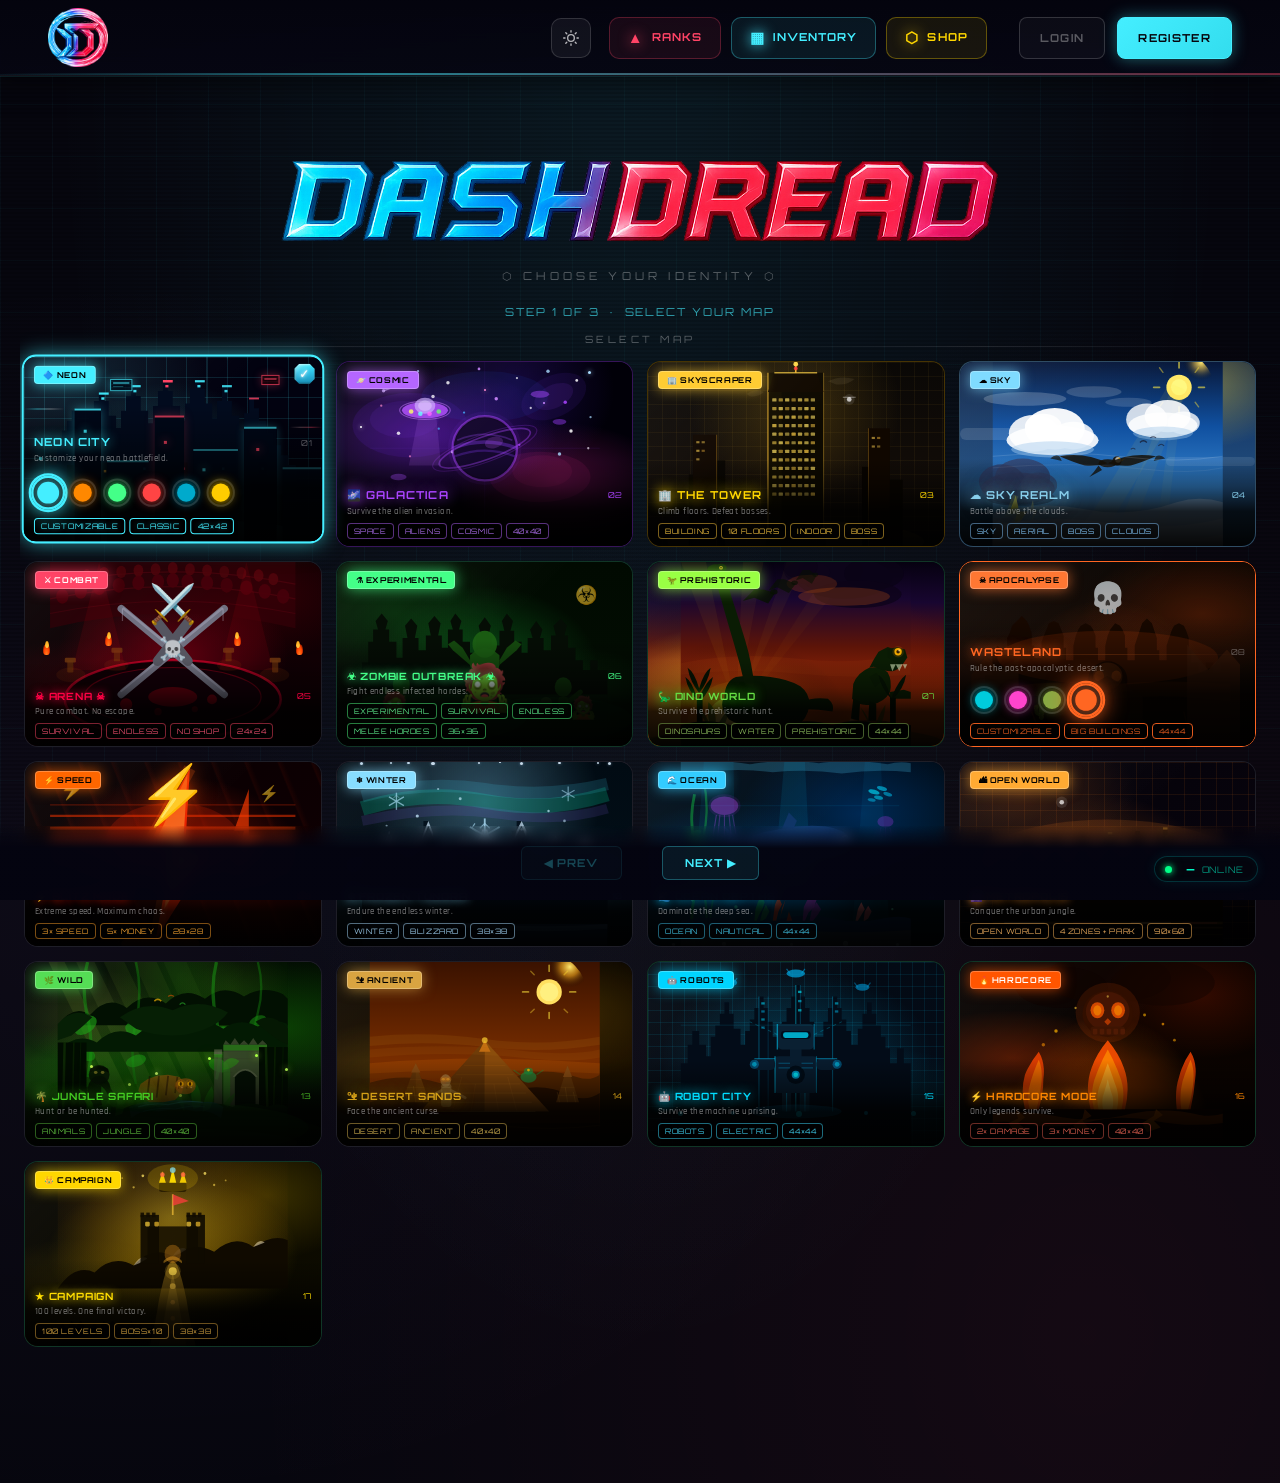
==== commit 60b51ab3: "minor" ====
--- a/index.html
+++ b/index.html
@@ -1,2829 +1,10710 @@
-<!DOCTYPE html>
+<!doctype html>
 <html lang="en">
-<head>
-  <meta charset="UTF-8">
-  <meta name="viewport" content="width=device-width, initial-scale=1.0, viewport-fit=cover, user-scalable=no">
-  <title>DASH DREAD — Choose Your Identity</title>
-  <link rel="stylesheet" href="css/style.css">
-  <link rel="stylesheet" href="css/social.css">
-  <!-- Apply saved theme before paint to prevent flash -->
-  <script>try{if(localStorage.getItem('nc_theme')==='light')document.documentElement.setAttribute('data-theme','light');}catch(e){}</script>
-</head>
-<body class="select-screen">
-  <div class="bg-grid"></div>
-  <div class="scanlines"></div>
-
-  <!-- ── Small-screen recommendation banner (hidden on ≥1025px) ── -->
-  <div class="mobile-warning-banner" id="mobileWarningBanner">
-    <span class="mobile-warning-icon">💻</span>
-    <span class="mobile-warning-text">For the best experience, play on a <strong>computer</strong>. Mobile is supported but some features may be limited.</span>
-    <button class="mobile-warning-close" onclick="this.parentElement.style.display='none'" aria-label="Dismiss">✕</button>
-  </div>
-
-  <!-- ── Site Navbar ───────────────────────────────────────── -->
-  <nav class="site-nav">
-    <a href="index.html" class="site-nav__logo"><img src="images/logo.png" alt="DASH DREAD" class="site-nav__logo-img"></a>
-    <div id="siteNav" class="site-nav__controls"></div>
-  </nav>
-
-  <div class="select-container">
-
-    <!-- Logo -->
-    <div class="game-logo game-logo--image">
-      <img src="images/titleLogo.png" alt="DASH DREAD" class="game-logo-img">
-      <p class="logo-sub">⬡ CHOOSE YOUR IDENTITY ⬡</p>
+  <head>
+    <meta charset="UTF-8" />
+    <meta
+      name="viewport"
+      content="width=device-width, initial-scale=1.0, viewport-fit=cover, user-scalable=no"
+    />
+
+    <title>DASH DREAD — Choose Your Identity</title>
+    <link rel="icon" type="image/png" href="/images/logo.png">
+    <link rel="apple-touch-icon" href="/images/logo.png">
+    <link rel="stylesheet" href="css/style.css" />
+    <link rel="stylesheet" href="css/social.css" />
+    <!-- Apply saved theme before paint to prevent flash -->
+    <script>
+      try {
+        if (localStorage.getItem("nc_theme") === "light")
+          document.documentElement.setAttribute("data-theme", "light");
+      } catch (e) {}
+    </script>
+  </head>
+  <body class="select-screen">
+    <div class="bg-grid"></div>
+    <div class="scanlines"></div>
+
+    <!-- ── Small-screen recommendation banner (hidden on ≥1025px) ── -->
+    <div class="mobile-warning-banner" id="mobileWarningBanner">
+      <span class="mobile-warning-icon">💻</span>
+      <span class="mobile-warning-text"
+        >For the best experience, play on a <strong>computer</strong>. Mobile is
+        supported but some features may be limited.</span
+      >
+      <button
+        class="mobile-warning-close"
+        onclick="this.parentElement.style.display = 'none'"
+        aria-label="Dismiss"
+      >
+        ✕
+      </button>
     </div>
 
-    <!-- ── Step Wrapper ─────────────────────────────────── -->
-    <div id="stepWrapper" class="step-wrapper">
-
-      <!-- STEP 2: Character + Customization (shown second) -->
-      <div id="step2" class="step">
-        <p class="step-label">STEP 2 OF 3 &nbsp;·&nbsp; CHOOSE YOUR CHARACTER</p>
-
-    <!-- ── Character Customize Panel ──────────────────────── -->
-    <div class="cpp-panel" id="cppPanel" style="display:none">
-
-      <!-- Left: big rotating preview -->
-      <div class="cpp-stage">
-        <div class="cpp-wrap" id="cppWrap">
-          <canvas id="cppCanvas"></canvas>
-        </div>
-        <div class="cpp-name" id="cppName"></div>
-        <div class="cpp-hint">&#8592; DRAG TO ROTATE &#8594;</div>
+    <!-- ── Site Navbar ───────────────────────────────────────── -->
+    <nav class="site-nav">
+      <a href="index.html" class="site-nav__logo"
+        ><img src="images/logo.png" alt="DASH DREAD" class="site-nav__logo-img"
+      /></a>
+      <div id="siteNav" class="site-nav__controls"></div>
+    </nav>
+
+    <div class="select-container">
+      <!-- Logo -->
+      <div class="game-logo game-logo--image">
+        <img
+          src="images/titleLogo.png"
+          alt="DASH DREAD"
+          class="game-logo-img"
+        />
+        <p class="logo-sub">⬡ CHOOSE YOUR IDENTITY ⬡</p>
       </div>
 
-      <!-- Right: controls -->
-      <div class="cpp-controls">
-
-        <!-- Neon Color -->
-        <div class="cpp-group">
-          <div class="cpp-label">NEON COLOR</div>
-          <div class="cpp-row">
-            <div class="cpp-color active" data-color="default" title="Default" style="background:linear-gradient(135deg,#FF4466,#44EEFF,#44FF88,#CC88FF);box-shadow:0 0 8px rgba(255,255,255,0.35)"></div>
-            <div class="cpp-color" data-color="#FF4466" style="background:#FF4466;box-shadow:0 0 8px #FF4466" title="Crimson"></div>
-            <div class="cpp-color" data-color="#44EEFF" style="background:#44EEFF;box-shadow:0 0 8px #44EEFF" title="Cyan"></div>
-            <div class="cpp-color" data-color="#44FF88" style="background:#44FF88;box-shadow:0 0 8px #44FF88" title="Green"></div>
-            <div class="cpp-color" data-color="#FFDD44" style="background:#FFDD44;box-shadow:0 0 8px #FFDD44" title="Gold"></div>
-            <div class="cpp-color" data-color="#FF8800" style="background:#FF8800;box-shadow:0 0 8px #FF8800" title="Orange"></div>
-            <div class="cpp-color" data-color="#CC88FF" style="background:#CC88FF;box-shadow:0 0 8px #CC88FF" title="Purple"></div>
-            <div class="cpp-color" data-color="#FF66AA" style="background:#FF66AA;box-shadow:0 0 8px #FF66AA" title="Pink"></div>
-          </div>
-        </div>
-
-        <!-- Accessory -->
-        <div class="cpp-group">
-          <div class="cpp-label">ACCESSORY</div>
-          <div class="cpp-row cpp-row--wrap">
-            <button class="cpp-acc-btn active" data-acc="none">NONE</button>
-            <button class="cpp-acc-btn" data-acc="glasses">GLASSES</button>
-            <button class="cpp-acc-btn" data-acc="shades">SHADES</button>
-            <button class="cpp-acc-btn" data-acc="goggles">GOGGLES</button>
-            <button class="cpp-acc-btn" data-acc="hat">HAT</button>
-            <button class="cpp-acc-btn" data-acc="crown">CROWN</button>
-            <button class="cpp-acc-btn" data-acc="halo">HALO</button>
-            <button class="cpp-acc-btn" data-acc="horns">HORNS</button>
-            <button class="cpp-acc-btn" data-acc="mohawk">MOHAWK</button>
-            <button class="cpp-acc-btn" data-acc="bandana">BANDANA</button>
-            <button class="cpp-acc-btn" data-acc="mask">MASK</button>
-            <button class="cpp-acc-btn" data-acc="chain">CHAIN</button>
-            <button class="cpp-acc-btn" data-acc="earphones">EARPHONES</button>
-          </div>
-        </div>
-
-        <!-- Effect -->
-        <div class="cpp-group">
-          <div class="cpp-label">CYBER EFFECT</div>
-          <div class="cpp-row cpp-row--wrap">
-            <button class="cpp-eff-btn active" data-eff="none">NONE</button>
-            <button class="cpp-eff-btn" data-eff="aura">AURA</button>
-            <button class="cpp-eff-btn" data-eff="fire">FIRE</button>
-            <button class="cpp-eff-btn" data-eff="lightning">LIGHTNING</button>
-            <button class="cpp-eff-btn" data-eff="ice">ICE</button>
-            <button class="cpp-eff-btn" data-eff="rainbow">RAINBOW</button>
-            <button class="cpp-eff-btn" data-eff="dark">DARK VOID</button>
-            <button class="cpp-eff-btn" data-eff="speed">SPEED</button>
-            <button class="cpp-eff-btn" data-eff="smoke">SMOKE</button>
-            <button class="cpp-eff-btn" data-eff="glitch">GLITCH</button>
-            <button class="cpp-eff-btn" data-eff="static">STATIC</button>
-          </div>
-        </div>
-
-      </div>
-    </div>
-
-<!-- Characters -->
-    <div class="char-section">
-      <!-- All characters in one scrollable grid -->
-      <div class="characters-grid">
-
-      <!-- 01 Gangster -->
-      <div class="char-card" data-char="gangster">
-        <span class="char-number">01</span>
-        <div class="char-avatar" data-char="gangster">
-          <canvas class="char-preview-canvas" data-char="gangster"></canvas>
-        </div>
-        <div class="char-info">
-          <h3>THE GANGSTER</h3>
-          <p class="char-lore">Street boss with no mercy.</p>
-          <div class="stats">
-            <div class="stat"><span>SPEED</span><div class="stat-bar"><div class="stat-fill" style="width:55%"></div></div></div>
-            <div class="stat"><span>HEALTH</span><div class="stat-bar"><div class="stat-fill" style="width:72%"></div></div></div>
-            <div class="stat"><span>DAMAGE</span><div class="stat-bar"><div class="stat-fill" style="width:88%"></div></div></div>
-          </div>
-        </div>
-      </div>
-
-      <!-- 02 Hacker -->
-      <div class="char-card" data-char="hacker">
-        <span class="char-number">02</span>
-        <div class="char-avatar" data-char="hacker">
-          <canvas class="char-preview-canvas" data-char="hacker"></canvas>
-        </div>
-        <div class="char-info">
-          <h3>THE HACKER</h3>
-          <p class="char-lore">Digital ghost. Faster than light.</p>
-          <div class="stats">
-            <div class="stat"><span>SPEED</span><div class="stat-bar"><div class="stat-fill" style="width:95%"></div></div></div>
-            <div class="stat"><span>HEALTH</span><div class="stat-bar"><div class="stat-fill" style="width:45%"></div></div></div>
-            <div class="stat"><span>DAMAGE</span><div class="stat-bar"><div class="stat-fill" style="width:45%"></div></div></div>
-          </div>
-        </div>
-      </div>
-
-      <!-- 03 Mercenary -->
-      <div class="char-card" data-char="mercenary">
-        <span class="char-number">03</span>
-        <div class="char-avatar" data-char="mercenary">
-          <canvas class="char-preview-canvas" data-char="mercenary"></canvas>
-        </div>
-        <div class="char-info">
-          <h3>THE MERCENARY</h3>
-          <p class="char-lore">War machine. Built to survive.</p>
-          <div class="stats">
-            <div class="stat"><span>SPEED</span><div class="stat-bar"><div class="stat-fill" style="width:38%"></div></div></div>
-            <div class="stat"><span>HEALTH</span><div class="stat-bar"><div class="stat-fill" style="width:100%"></div></div></div>
-            <div class="stat"><span>DAMAGE</span><div class="stat-bar"><div class="stat-fill" style="width:65%"></div></div></div>
-          </div>
-        </div>
-      </div>
-
-      <!-- 04 Ghost -->
-      <div class="char-card" data-char="ghost">
-        <span class="char-number">04</span>
-        <div class="char-avatar" data-char="ghost">
-          <canvas class="char-preview-canvas" data-char="ghost"></canvas>
-        </div>
-        <div class="char-info">
-          <h3>THE GHOST</h3>
-          <p class="char-lore">One shot. One kill. No trace.</p>
-          <div class="stats">
-            <div class="stat"><span>SPEED</span><div class="stat-bar"><div class="stat-fill" style="width:72%"></div></div></div>
-            <div class="stat"><span>HEALTH</span><div class="stat-bar"><div class="stat-fill" style="width:55%"></div></div></div>
-            <div class="stat"><span>DAMAGE</span><div class="stat-bar"><div class="stat-fill" style="width:100%"></div></div></div>
-          </div>
-        </div>
-      </div>
-
-      <!-- 05 Engineer -->
-      <div class="char-card" data-char="engineer">
-        <span class="char-number">05</span>
-        <div class="char-avatar" data-char="engineer">
-          <canvas class="char-preview-canvas" data-char="engineer"></canvas>
-        </div>
-        <div class="char-info">
-          <h3>THE ENGINEER</h3>
-          <p class="char-lore">Builds shield turrets.</p>
-          <div class="stats">
-            <div class="stat"><span>SPEED</span><div class="stat-bar"><div class="stat-fill" style="width:48%"></div></div></div>
-            <div class="stat"><span>HEALTH</span><div class="stat-bar"><div class="stat-fill" style="width:78%"></div></div></div>
-            <div class="stat"><span>DAMAGE</span><div class="stat-bar"><div class="stat-fill" style="width:58%"></div></div></div>
-          </div>
-        </div>
-      </div>
-
-      <!-- 06 Sniper Elite -->
-      <div class="char-card" data-char="sniper_elite">
-        <span class="char-number">06</span>
-        <div class="char-avatar" data-char="sniper_elite">
-          <canvas class="char-preview-canvas" data-char="sniper_elite"></canvas>
-        </div>
-        <div class="char-info">
-          <h3>SNIPER ELITE</h3>
-          <p class="char-lore">One bullet. Maximum precision.</p>
-          <div class="stats">
-            <div class="stat"><span>SPEED</span><div class="stat-bar"><div class="stat-fill" style="width:42%"></div></div></div>
-            <div class="stat"><span>HEALTH</span><div class="stat-bar"><div class="stat-fill" style="width:48%"></div></div></div>
-            <div class="stat"><span>DAMAGE</span><div class="stat-bar"><div class="stat-fill" style="width:100%"></div></div></div>
-          </div>
-        </div>
-      </div>
-
-      <!-- 07 Drone Pilot -->
-      <div class="char-card" data-char="drone_pilot">
-        <span class="char-number">07</span>
-        <div class="char-avatar" data-char="drone_pilot">
-          <canvas class="char-preview-canvas" data-char="drone_pilot"></canvas>
-        </div>
-        <div class="char-info">
-          <h3>DRONE PILOT</h3>
-          <p class="char-lore">Death from above.</p>
-          <div class="stats">
-            <div class="stat"><span>SPEED</span><div class="stat-bar"><div class="stat-fill" style="width:52%"></div></div></div>
-            <div class="stat"><span>HEALTH</span><div class="stat-bar"><div class="stat-fill" style="width:55%"></div></div></div>
-            <div class="stat"><span>DAMAGE</span><div class="stat-bar"><div class="stat-fill" style="width:68%"></div></div></div>
-          </div>
-        </div>
-      </div>
-
-      <!-- 08 Chemist -->
-      <div class="char-card" data-char="chemist">
-        <span class="char-number">08</span>
-        <div class="char-avatar" data-char="chemist">
-          <canvas class="char-preview-canvas" data-char="chemist"></canvas>
-        </div>
-        <div class="char-info">
-          <h3>THE CHEMIST</h3>
-          <p class="char-lore">Toxic clouds. Corrosive death.</p>
-          <div class="stats">
-            <div class="stat"><span>SPEED</span><div class="stat-bar"><div class="stat-fill" style="width:50%"></div></div></div>
-            <div class="stat"><span>HEALTH</span><div class="stat-bar"><div class="stat-fill" style="width:65%"></div></div></div>
-            <div class="stat"><span>DAMAGE</span><div class="stat-bar"><div class="stat-fill" style="width:72%"></div></div></div>
-          </div>
-        </div>
-      </div>
-
-      <!-- 09 Cyber Ninja -->
-      <div class="char-card" data-char="cyber_ninja">
-        <span class="char-number">09</span>
-        <div class="char-avatar" data-char="cyber_ninja">
-          <canvas class="char-preview-canvas" data-char="cyber_ninja"></canvas>
-        </div>
-        <div class="char-info">
-          <h3>CYBER NINJA</h3>
-          <p class="char-lore">Dash + invisibility.</p>
-          <div class="stats">
-            <div class="stat"><span>SPEED</span><div class="stat-bar"><div class="stat-fill" style="width:98%"></div></div></div>
-            <div class="stat"><span>HEALTH</span><div class="stat-bar"><div class="stat-fill" style="width:40%"></div></div></div>
-            <div class="stat"><span>DAMAGE</span><div class="stat-bar"><div class="stat-fill" style="width:85%"></div></div></div>
-          </div>
-        </div>
-      </div>
-
-      <!-- 10 Cyber Wolf -->
-      <div class="char-card" data-char="cyber_wolf">
-        <span class="char-number">10</span>
-        <div class="char-avatar" data-char="cyber_wolf">
-          <canvas class="char-preview-canvas" data-char="cyber_wolf"></canvas>
-        </div>
-        <div class="char-info">
-          <h3>CYBER WOLF</h3>
-          <p class="char-lore">Metallic fangs. Fast melee.</p>
-          <div class="stats">
-            <div class="stat"><span>SPEED</span><div class="stat-bar"><div class="stat-fill" style="width:88%"></div></div></div>
-            <div class="stat"><span>HEALTH</span><div class="stat-bar"><div class="stat-fill" style="width:55%"></div></div></div>
-            <div class="stat"><span>DAMAGE</span><div class="stat-bar"><div class="stat-fill" style="width:82%"></div></div></div>
-          </div>
-        </div>
-      </div>
-
-      <!-- 11 Neon Panther -->
-      <div class="char-card" data-char="neon_panther">
-        <span class="char-number">11</span>
-        <div class="char-avatar" data-char="neon_panther">
-          <canvas class="char-preview-canvas" data-char="neon_panther"></canvas>
-        </div>
-        <div class="char-info">
-          <h3>NEON PANTHER</h3>
-          <p class="char-lore">Silent predator. Stealth attack.</p>
-          <div class="stats">
-            <div class="stat"><span>SPEED</span><div class="stat-bar"><div class="stat-fill" style="width:92%"></div></div></div>
-            <div class="stat"><span>HEALTH</span><div class="stat-bar"><div class="stat-fill" style="width:45%"></div></div></div>
-            <div class="stat"><span>DAMAGE</span><div class="stat-bar"><div class="stat-fill" style="width:92%"></div></div></div>
-          </div>
-        </div>
-      </div>
-
-      <!-- 12 Mecha Bulldog -->
-      <div class="char-card" data-char="mecha_bulldog">
-        <span class="char-number">12</span>
-        <div class="char-avatar" data-char="mecha_bulldog">
-          <canvas class="char-preview-canvas" data-char="mecha_bulldog"></canvas>
-        </div>
-        <div class="char-info">
-          <h3>MECHA BULLDOG</h3>
-          <p class="char-lore">Heavy armor. Tank.</p>
-          <div class="stats">
-            <div class="stat"><span>SPEED</span><div class="stat-bar"><div class="stat-fill" style="width:25%"></div></div></div>
-            <div class="stat"><span>HEALTH</span><div class="stat-bar"><div class="stat-fill" style="width:100%"></div></div></div>
-            <div class="stat"><span>DAMAGE</span><div class="stat-bar"><div class="stat-fill" style="width:75%"></div></div></div>
-          </div>
-        </div>
-      </div>
-
-      <!-- 13 Medic -->
-      <div class="char-card" data-char="medic">
-        <span class="char-number">17</span>
-        <div class="char-avatar" data-char="medic">
-          <canvas class="char-preview-canvas" data-char="medic"></canvas>
-        </div>
-        <div class="char-info">
-          <h3>THE MEDIC</h3>
-          <p class="char-lore">Combat surgeon. Heals allies.</p>
-          <div class="stats">
-            <div class="stat"><span>SPEED</span><div class="stat-bar"><div class="stat-fill" style="width:44%"></div></div></div>
-            <div class="stat"><span>HEALTH</span><div class="stat-bar"><div class="stat-fill" style="width:90%"></div></div></div>
-            <div class="stat"><span>DAMAGE</span><div class="stat-bar"><div class="stat-fill" style="width:50%"></div></div></div>
-          </div>
-        </div>
-      </div>
-
-      <!-- 18 Ronin -->
-      <div class="char-card" data-char="ronin">
-        <span class="char-number">18</span>
-        <div class="char-avatar" data-char="ronin">
-          <canvas class="char-preview-canvas" data-char="ronin"></canvas>
-        </div>
-        <div class="char-info">
-          <h3>THE RONIN</h3>
-          <p class="char-lore">Ancient blade. Perfect discipline.</p>
-          <div class="stats">
-            <div class="stat"><span>SPEED</span><div class="stat-bar"><div class="stat-fill" style="width:75%"></div></div></div>
-            <div class="stat"><span>HEALTH</span><div class="stat-bar"><div class="stat-fill" style="width:58%"></div></div></div>
-            <div class="stat"><span>DAMAGE</span><div class="stat-bar"><div class="stat-fill" style="width:96%"></div></div></div>
-          </div>
-        </div>
-      </div>
-
-      <!-- 19 Pyro -->
-      <div class="char-card" data-char="pyro">
-        <span class="char-number">19</span>
-        <div class="char-avatar" data-char="pyro">
-          <canvas class="char-preview-canvas" data-char="pyro"></canvas>
-        </div>
-        <div class="char-info">
-          <h3>THE PYRO</h3>
-          <p class="char-lore">Fire is the only language.</p>
-          <div class="stats">
-            <div class="stat"><span>SPEED</span><div class="stat-bar"><div class="stat-fill" style="width:32%"></div></div></div>
-            <div class="stat"><span>HEALTH</span><div class="stat-bar"><div class="stat-fill" style="width:88%"></div></div></div>
-            <div class="stat"><span>DAMAGE</span><div class="stat-bar"><div class="stat-fill" style="width:98%"></div></div></div>
-          </div>
-        </div>
-      </div>
-
-      <!-- 20 Phantom -->
-      <div class="char-card" data-char="phantom">
-        <span class="char-number">20</span>
-        <div class="char-avatar" data-char="phantom">
-          <canvas class="char-preview-canvas" data-char="phantom"></canvas>
-        </div>
-        <div class="char-info">
-          <h3>THE PHANTOM</h3>
-          <p class="char-lore">22% bullet dodge.</p>
-          <div class="stats">
-            <div class="stat"><span>SPEED</span><div class="stat-bar"><div class="stat-fill" style="width:95%"></div></div></div>
-            <div class="stat"><span>HEALTH</span><div class="stat-bar"><div class="stat-fill" style="width:38%"></div></div></div>
-            <div class="stat"><span>DAMAGE</span><div class="stat-bar"><div class="stat-fill" style="width:88%"></div></div></div>
-          </div>
-        </div>
-      </div>
-
-      <!-- 21-32: Remaining characters with similar structure -->
-      <!-- 21 Spider Drone -->
-      <div class="char-card" data-char="spider_drone">
-        <span class="char-number">21</span>
-        <div class="char-avatar" data-char="spider_drone">
-          <canvas class="char-preview-canvas" data-char="spider_drone"></canvas>
-        </div>
-        <div class="char-info">
-          <h3>SPIDER DRONE</h3>
-          <p class="char-lore">Eight legs. Infinite traps.</p>
-          <div class="stats">
-            <div class="stat"><span>SPEED</span><div class="stat-bar"><div class="stat-fill" style="width:55%"></div></div></div>
-            <div class="stat"><span>HEALTH</span><div class="stat-bar"><div class="stat-fill" style="width:52%"></div></div></div>
-            <div class="stat"><span>DAMAGE</span><div class="stat-bar"><div class="stat-fill" style="width:70%"></div></div></div>
-          </div>
-        </div>
-      </div>
-
-      <!-- 22 Robo Hawk -->
-      <div class="char-card" data-char="robo_hawk">
-        <span class="char-number">22</span>
-        <div class="char-avatar" data-char="robo_hawk">
-          <canvas class="char-preview-canvas" data-char="robo_hawk"></canvas>
-        </div>
-        <div class="char-info">
-          <h3>ROBO HAWK</h3>
-          <p class="char-lore">Air superiority. Dive bombs.</p>
-          <div class="stats">
-            <div class="stat"><span>SPEED</span><div class="stat-bar"><div class="stat-fill" style="width:85%"></div></div></div>
-            <div class="stat"><span>HEALTH</span><div class="stat-bar"><div class="stat-fill" style="width:42%"></div></div></div>
-            <div class="stat"><span>DAMAGE</span><div class="stat-bar"><div class="stat-fill" style="width:85%"></div></div></div>
-          </div>
-        </div>
-      </div>
-
-      <!-- 23 Nano Rat -->
-      <div class="char-card" data-char="nano_rat">
-        <span class="char-number">23</span>
-        <div class="char-avatar" data-char="nano_rat">
-          <canvas class="char-preview-canvas" data-char="nano_rat"></canvas>
-        </div>
-        <div class="char-info">
-          <h3>NANO RAT</h3>
-          <p class="char-lore">Tiny but deadly. Sabotage.</p>
-          <div class="stats">
-            <div class="stat"><span>SPEED</span><div class="stat-bar"><div class="stat-fill" style="width:100%"></div></div></div>
-            <div class="stat"><span>HEALTH</span><div class="stat-bar"><div class="stat-fill" style="width:28%"></div></div></div>
-            <div class="stat"><span>DAMAGE</span><div class="stat-bar"><div class="stat-fill" style="width:58%"></div></div></div>
-          </div>
-        </div>
-      </div>
-
-      <!-- 24 Mini Bee -->
-      <div class="char-card" data-char="mini_bee">
-        <span class="char-number">24</span>
-        <div class="char-avatar" data-char="mini_bee">
-          <canvas class="char-preview-canvas" data-char="mini_bee"></canvas>
-        </div>
-        <div class="char-info">
-          <h3>MINI BEE</h3>
-          <p class="char-lore">Swarm protocol. Many stings.</p>
-          <div class="stats">
-            <div class="stat"><span>SPEED</span><div class="stat-bar"><div class="stat-fill" style="width:82%"></div></div></div>
-            <div class="stat"><span>HEALTH</span><div class="stat-bar"><div class="stat-fill" style="width:32%"></div></div></div>
-            <div class="stat"><span>DAMAGE</span><div class="stat-bar"><div class="stat-fill" style="width:45%"></div></div></div>
-          </div>
-        </div>
-      </div>
-
-      <!-- 25-28: More characters -->
-      <!-- 25 Tank Commander -->
-      <div class="char-card" data-char="tank_commander">
-        <span class="char-number">25</span>
-        <div class="char-avatar" data-char="tank_commander">
-          <canvas class="char-preview-canvas" data-char="tank_commander"></canvas>
-        </div>
-        <div class="char-info">
-          <h3>TANK COMMANDER</h3>
-          <p class="char-lore">Heavy metal. Explosives.</p>
-          <div class="stats">
-            <div class="stat"><span>SPEED</span><div class="stat-bar"><div class="stat-fill" style="width:18%"></div></div></div>
-            <div class="stat"><span>HEALTH</span><div class="stat-bar"><div class="stat-fill" style="width:100%"></div></div></div>
-            <div class="stat"><span>DAMAGE</span><div class="stat-bar"><div class="stat-fill" style="width:88%"></div></div></div>
-          </div>
-        </div>
-      </div>
-
-      <!-- 26 Blade Dancer -->
-      <div class="char-card" data-char="blade_dancer">
-        <span class="char-number">26</span>
-        <div class="char-avatar" data-char="blade_dancer">
-          <canvas class="char-preview-canvas" data-char="blade_dancer"></canvas>
-        </div>
-        <div class="char-info">
-          <h3>BLADE DANCER</h3>
-          <p class="char-lore">Spinning death. Graceful.</p>
-          <div class="stats">
-            <div class="stat"><span>SPEED</span><div class="stat-bar"><div class="stat-fill" style="width:90%"></div></div></div>
-            <div class="stat"><span>HEALTH</span><div class="stat-bar"><div class="stat-fill" style="width:48%"></div></div></div>
-            <div class="stat"><span>DAMAGE</span><div class="stat-bar"><div class="stat-fill" style="width:95%"></div></div></div>
-          </div>
-        </div>
-      </div>
-
-      <!-- 27 Frost Walker -->
-      <div class="char-card" data-char="frost_walker">
-        <span class="char-number">27</span>
-        <div class="char-avatar" data-char="frost_walker">
-          <canvas class="char-preview-canvas" data-char="frost_walker"></canvas>
-        </div>
-        <div class="char-info">
-          <h3>FROST WALKER</h3>
-          <p class="char-lore">Sub-zero. Freeze enemies.</p>
-          <div class="stats">
-            <div class="stat"><span>SPEED</span><div class="stat-bar"><div class="stat-fill" style="width:52%"></div></div></div>
-            <div class="stat"><span>HEALTH</span><div class="stat-bar"><div class="stat-fill" style="width:62%"></div></div></div>
-            <div class="stat"><span>DAMAGE</span><div class="stat-bar"><div class="stat-fill" style="width:72%"></div></div></div>
-          </div>
-        </div>
-      </div>
-
-      <!-- 28 Volt Runner -->
-      <div class="char-card" data-char="volt_runner">
-        <span class="char-number">28</span>
-        <div class="char-avatar" data-char="volt_runner">
-          <canvas class="char-preview-canvas" data-char="volt_runner"></canvas>
-        </div>
-        <div class="char-info">
-          <h3>VOLT RUNNER</h3>
-          <p class="char-lore">Electric speed.</p>
-          <div class="stats">
-            <div class="stat"><span>SPEED</span><div class="stat-bar"><div class="stat-fill" style="width:98%"></div></div></div>
-            <div class="stat"><span>HEALTH</span><div class="stat-bar"><div class="stat-fill" style="width:35%"></div></div></div>
-            <div class="stat"><span>DAMAGE</span><div class="stat-bar"><div class="stat-fill" style="width:75%"></div></div></div>
-          </div>
-        </div>
-      </div>
-
-      <!-- ── COMING SOON (bottom) ─────────────────────────── -->
-      <!-- Timebreaker -->
-      <div class="char-card" data-char="timebreaker">
-        <span class="char-number">29</span>
-        <div class="char-avatar" data-char="timebreaker">
-          <canvas class="char-preview-canvas" data-char="timebreaker"></canvas>
-        </div>
-        <div class="char-info">
-          <h3>TIMEBREAKER</h3>
-          <p class="char-lore">Bend time. Break reality.</p>
-          <div class="stats">
-            <div class="stat"><span>SPEED</span><div class="stat-bar"><div class="stat-fill" style="width:70%"></div></div></div>
-            <div class="stat"><span>HEALTH</span><div class="stat-bar"><div class="stat-fill" style="width:58%"></div></div></div>
-            <div class="stat"><span>DAMAGE</span><div class="stat-bar"><div class="stat-fill" style="width:85%"></div></div></div>
-          </div>
-        </div>
-      </div>
-
-      <!-- AI Avatar (COMING SOON) -->
-      <div class="char-card char-card-locked" data-char="ai_avatar" data-coming-soon="true">
-        <span class="char-number">30</span>
-        <div class="char-coming-soon-overlay"><span class="cs-badge">COMING SOON</span></div>
-        <div class="char-avatar" data-char="ai_avatar">
-          <canvas class="char-preview-canvas" data-char="ai_avatar"></canvas>
-        </div>
-        <div class="char-info">
-          <h3>AI AVATAR</h3>
-          <p class="char-lore">Adaptive intelligence.</p>
-          <div class="stats">
-            <div class="stat"><span>SPEED</span><div class="stat-bar"><div class="stat-fill" style="width:65%"></div></div></div>
-            <div class="stat"><span>HEALTH</span><div class="stat-bar"><div class="stat-fill" style="width:68%"></div></div></div>
-            <div class="stat"><span>DAMAGE</span><div class="stat-bar"><div class="stat-fill" style="width:75%"></div></div></div>
-          </div>
-        </div>
-      </div>
-
-      <!-- Overlord (COMING SOON) -->
-      <div class="char-card char-card-locked" data-char="overlord" data-coming-soon="true">
-        <span class="char-number">31</span>
-        <div class="char-coming-soon-overlay"><span class="cs-badge">COMING SOON</span></div>
-        <div class="char-avatar" data-char="overlord">
-          <canvas class="char-preview-canvas" data-char="overlord"></canvas>
-        </div>
-        <div class="char-info">
-          <h3>THE OVERLORD</h3>
-          <p class="char-lore">Command the swarm.</p>
-          <div class="stats">
-            <div class="stat"><span>SPEED</span><div class="stat-bar"><div class="stat-fill" style="width:38%"></div></div></div>
-            <div class="stat"><span>HEALTH</span><div class="stat-bar"><div class="stat-fill" style="width:82%"></div></div></div>
-            <div class="stat"><span>DAMAGE</span><div class="stat-bar"><div class="stat-fill" style="width:55%"></div></div></div>
-          </div>
-        </div>
-      </div>
-
-      <!-- Electric Eel (COMING SOON) -->
-      <div class="char-card char-card-locked" data-char="electric_eel" data-coming-soon="true">
-        <span class="char-number">32</span>
-        <div class="char-coming-soon-overlay"><span class="cs-badge">COMING SOON</span></div>
-        <div class="char-avatar" data-char="electric_eel">
-          <canvas class="char-preview-canvas" data-char="electric_eel"></canvas>
-        </div>
-        <div class="char-info">
-          <h3>ELECTRIC EEL</h3>
-          <p class="char-lore">High voltage. Stun ability.</p>
-          <div class="stats">
-            <div class="stat"><span>SPEED</span><div class="stat-bar"><div class="stat-fill" style="width:68%"></div></div></div>
-            <div class="stat"><span>HEALTH</span><div class="stat-bar"><div class="stat-fill" style="width:50%"></div></div></div>
-            <div class="stat"><span>DAMAGE</span><div class="stat-bar"><div class="stat-fill" style="width:80%"></div></div></div>
-          </div>
-        </div>
-      </div>
-
-      <!-- Quantum Ghost (COMING SOON) -->
-      <div class="char-card char-card-locked" data-char="quantum_ghost" data-coming-soon="true">
-        <span class="char-number">33</span>
-        <div class="char-coming-soon-overlay"><span class="cs-badge">COMING SOON</span></div>
-        <div class="char-avatar" data-char="quantum_ghost">
-          <canvas class="char-preview-canvas" data-char="quantum_ghost"></canvas>
-        </div>
-        <div class="char-info">
-          <h3>QUANTUM GHOST</h3>
-          <p class="char-lore">Phase through walls. 30% dodge.</p>
-          <div class="stats">
-            <div class="stat"><span>SPEED</span><div class="stat-bar"><div class="stat-fill" style="width:85%"></div></div></div>
-            <div class="stat"><span>HEALTH</span><div class="stat-bar"><div class="stat-fill" style="width:35%"></div></div></div>
-            <div class="stat"><span>DAMAGE</span><div class="stat-bar"><div class="stat-fill" style="width:85%"></div></div></div>
-          </div>
-        </div>
-      </div>
-
-      <!-- Omega Prime (COMING SOON) -->
-      <div class="char-card char-card-locked" data-char="omega_prime" data-coming-soon="true">
-        <span class="char-number">34</span>
-        <div class="char-coming-soon-overlay"><span class="cs-badge">COMING SOON</span></div>
-        <div class="char-avatar" data-char="omega_prime">
-          <canvas class="char-preview-canvas" data-char="omega_prime"></canvas>
-        </div>
-        <div class="char-info">
-          <h3>OMEGA PRIME</h3>
-          <p class="char-lore">Ultimate warrior. Final form.</p>
-          <div class="stats">
-            <div class="stat"><span>SPEED</span><div class="stat-bar"><div class="stat-fill" style="width:75%"></div></div></div>
-            <div class="stat"><span>HEALTH</span><div class="stat-bar"><div class="stat-fill" style="width:85%"></div></div></div>
-            <div class="stat"><span>DAMAGE</span><div class="stat-bar"><div class="stat-fill" style="width:95%"></div></div></div>
-          </div>
-        </div>
-      </div>
-
-    </div><!-- end .characters-grid -->
-    </div><!-- end .char-section -->
-
-      </div><!-- end #step2 -->
-
-      <!-- STEP 1: Map Selection (shown first, active by default) -->
-      <div id="step1" class="step active">
-        <p class="step-label">STEP 1 OF 3 &nbsp;·&nbsp; SELECT YOUR MAP</p>
-
-    <!-- ── Map Selection ─────────────────────────────────── -->
-    <div class="map-section">
-      <div class="section-divider">
-        <span class="section-label">SELECT MAP</span>
-      </div>
-
-      <div class="maps-grid">
-
-        <!-- NEON CITY - Unified map with color themes -->
-        <div class="map-card map-card--neon-city selected" data-map="neon_city">
-          <div class="experimental-badge" style="background:#44EEFF;box-shadow:0 0 14px rgba(68,238,255,0.7);color:#000">🔷 NEON</div>
-          <div class="map-preview" id="neonCityPreview" style="--mg:16px;--mbg:#080812;--mr:rgba(68,238,255,0.4);">
-            <div class="map-preview-inner">
-              <svg viewBox="0 0 200 150" xmlns="http://www.w3.org/2000/svg" style="position:absolute;inset:0;width:100%;height:100%;overflow:hidden">
-                <!-- Far skyline layer -->
-                <path fill="#020b1e" d="M0,150 0,88 6,88 6,72 10,72 10,60 14,60 14,52 18,52 18,44 22,44 22,52 26,52 26,62 32,62 32,48 36,48 36,36 40,36 40,30 44,30 44,36 48,36 48,48 54,48 54,58 58,58 58,44 62,44 62,32 66,32 66,24 70,24 70,32 74,32 74,44 80,44 80,54 84,54 84,40 88,40 88,28 92,28 92,20 96,20 96,28 100,28 100,40 106,40 106,52 110,52 110,38 114,38 114,26 118,26 118,20 122,20 122,26 126,26 126,38 132,38 132,50 136,50 136,36 140,36 140,24 144,24 144,36 148,36 148,48 154,48 154,60 158,60 158,46 162,46 162,34 166,34 166,42 170,42 170,52 176,52 176,62 182,62 182,72 188,72 188,80 194,80 194,88 200,88 200,150Z"/>
-                <!-- Neon top edges -->
-                <line x1="40" y1="30" x2="48" y2="30" stroke="#44EEFF" stroke-width="1.8" opacity="0.95"/>
-                <line x1="66" y1="24" x2="74" y2="24" stroke="#44EEFF" stroke-width="1.8" opacity="0.9"/>
-                <line x1="92" y1="20" x2="100" y2="20" stroke="#FF4464" stroke-width="2" opacity="1"/>
-                <line x1="118" y1="20" x2="126" y2="20" stroke="#44EEFF" stroke-width="1.8" opacity="0.9"/>
-                <line x1="140" y1="24" x2="148" y2="24" stroke="#44EEFF" stroke-width="1.8" opacity="0.85"/>
-                <line x1="162" y1="34" x2="170" y2="34" stroke="#FF4464" stroke-width="1.5" opacity="0.8"/>
-                <!-- Near buildings -->
-                <path fill="#010610" d="M0,150 0,112 8,112 8,98 14,98 14,88 20,88 20,98 28,98 28,112 36,112 36,98 42,98 42,86 48,86 48,98 56,98 56,112 68,112 68,98 74,98 74,86 80,86 80,98 88,98 88,112 100,112 100,98 106,98 106,86 112,86 112,98 120,98 120,112 132,112 132,98 138,98 138,86 144,86 144,98 152,98 152,112 164,112 164,98 170,98 170,86 176,86 176,98 184,98 184,112 192,112 192,102 200,102 200,150Z"/>
-                <!-- Window lights -->
-                <rect x="42" y="33" width="2.5" height="2" fill="#44EEFF" opacity="0.95"/>
-                <rect x="68" y="27" width="2.5" height="2" fill="#44EEFF" opacity="0.9"/>
-                <rect x="94" y="23" width="2.5" height="2" fill="#FF4464" opacity="1"/>
-                <rect x="120" y="23" width="2.5" height="2" fill="#44EEFF" opacity="0.9"/>
-                <rect x="142" y="27" width="2.5" height="2" fill="#44EEFF" opacity="0.85"/>
-                <rect x="44" y="92" width="2" height="2" fill="#FFAA22" opacity="0.75"/>
-                <rect x="76" y="90" width="2" height="2" fill="#44EEFF" opacity="0.8"/>
-                <rect x="108" y="90" width="2" height="2" fill="#FF4464" opacity="0.75"/>
-                <rect x="140" y="90" width="2" height="2" fill="#44EEFF" opacity="0.75"/>
-                <rect x="172" y="90" width="2" height="2" fill="#44EEFF" opacity="0.7"/>
-                <!-- Street glow -->
-                <ellipse cx="100" cy="152" rx="130" ry="20" fill="rgba(68,238,255,0.14)"/>
-              </svg>
-              <div style="position:absolute;bottom:0;left:17%;width:9%;height:72%;background:rgba(0,8,25,0.95);border-top:2px solid rgba(68,238,255,0.85);box-shadow:0 0 10px rgba(68,238,255,0.4)"></div>
-              <div style="position:absolute;bottom:0;left:28%;width:14%;height:44%;background:rgba(0,12,32,0.9);border-top:2px solid rgba(68,238,255,0.55)"></div>
-              <div style="position:absolute;bottom:0;left:44%;width:10%;height:68%;background:rgba(0,8,25,0.95);border-top:2px solid rgba(255,68,100,0.8);box-shadow:0 0 10px rgba(255,68,100,0.35)"></div>
-              <div style="position:absolute;bottom:0;left:57%;width:15%;height:50%;background:rgba(0,10,30,0.9);border-top:2px solid rgba(68,238,255,0.6)"></div>
-              <div style="position:absolute;bottom:0;left:74%;width:11%;height:62%;background:rgba(0,8,25,0.95);border-top:2px solid rgba(68,238,255,0.75);box-shadow:0 0 8px rgba(68,238,255,0.3)"></div>
-              <div style="position:absolute;bottom:0;left:87%;width:13%;height:40%;background:rgba(0,12,32,0.9);border-top:2px solid rgba(68,238,255,0.5)"></div>
-              <!-- Window glows -->
-              <div style="position:absolute;bottom:44%;left:5%;width:3px;height:3px;background:#44EEFF;box-shadow:0 0 8px #44EEFF,0 0 16px rgba(68,238,255,0.5)"></div>
-              <div style="position:absolute;bottom:59%;left:20%;width:3px;height:3px;background:#44EEFF;box-shadow:0 0 8px #44EEFF"></div>
-              <div style="position:absolute;bottom:53%;left:47%;width:3px;height:3px;background:#FF4464;box-shadow:0 0 8px #FF4464"></div>
-              <div style="position:absolute;bottom:38%;left:60%;width:3px;height:3px;background:#44EEFF;box-shadow:0 0 8px #44EEFF"></div>
-              <div style="position:absolute;bottom:49%;left:78%;width:3px;height:3px;background:#FF4464;box-shadow:0 0 8px #FF4464"></div>
-              <!-- Holographic billboard panels -->
-              <div style="position:absolute;top:12%;left:29%;width:22px;height:12px;background:rgba(0,8,20,0.85);border:1px solid rgba(68,238,255,0.7);box-shadow:0 0 8px rgba(68,238,255,0.35),inset 0 0 6px rgba(68,238,255,0.1);overflow:hidden">
-                <div style="position:absolute;inset:0;background:repeating-linear-gradient(0deg,transparent,transparent 2px,rgba(68,238,255,0.06) 2px,rgba(68,238,255,0.06) 3px)"></div>
-                <div style="position:absolute;top:2px;left:2px;right:2px;height:2px;background:rgba(68,238,255,0.5)"></div>
-                <div style="position:absolute;top:6px;left:2px;width:10px;height:1.5px;background:rgba(68,238,255,0.3)"></div>
+      <!-- ── Step Wrapper ─────────────────────────────────── -->
+      <div id="stepWrapper" class="step-wrapper">
+        <!-- STEP 2: Character + Customization (shown second) -->
+        <div id="step2" class="step">
+          <p class="step-label">
+            STEP 2 OF 3 &nbsp;·&nbsp; CHOOSE YOUR CHARACTER
+          </p>
+
+          <!-- ── Character Customize Panel ──────────────────────── -->
+          <div class="cpp-panel" id="cppPanel" style="display: none">
+            <!-- Left: big rotating preview -->
+            <div class="cpp-stage">
+              <div class="cpp-wrap" id="cppWrap">
+                <canvas id="cppCanvas"></canvas>
               </div>
-              <div style="position:absolute;top:10%;right:14%;width:18px;height:10px;background:rgba(20,0,8,0.85);border:1px solid rgba(255,68,100,0.7);box-shadow:0 0 8px rgba(255,68,100,0.35),inset 0 0 5px rgba(255,68,100,0.1);overflow:hidden">
-                <div style="position:absolute;inset:0;background:repeating-linear-gradient(0deg,transparent,transparent 2px,rgba(255,68,100,0.06) 2px,rgba(255,68,100,0.06) 3px)"></div>
-                <div style="position:absolute;top:2px;left:2px;right:2px;height:2px;background:rgba(255,68,100,0.5)"></div>
+              <div class="cpp-name" id="cppName"></div>
+              <div class="cpp-hint">&#8592; DRAG TO ROTATE &#8594;</div>
+            </div>
+
+            <!-- Right: controls -->
+            <div class="cpp-controls">
+              <!-- Neon Color -->
+              <div class="cpp-group">
+                <div class="cpp-label">NEON COLOR</div>
+                <div class="cpp-row">
+                  <div
+                    class="cpp-color active"
+                    data-color="default"
+                    title="Default"
+                    style="
+                      background: linear-gradient(
+                        135deg,
+                        #ff4466,
+                        #44eeff,
+                        #44ff88,
+                        #cc88ff
+                      );
+                      box-shadow: 0 0 8px rgba(255, 255, 255, 0.35);
+                    "
+                  ></div>
+                  <div
+                    class="cpp-color"
+                    data-color="#FF4466"
+                    style="background: #ff4466; box-shadow: 0 0 8px #ff4466"
+                    title="Crimson"
+                  ></div>
+                  <div
+                    class="cpp-color"
+                    data-color="#44EEFF"
+                    style="background: #44eeff; box-shadow: 0 0 8px #44eeff"
+                    title="Cyan"
+                  ></div>
+                  <div
+                    class="cpp-color"
+                    data-color="#44FF88"
+                    style="background: #44ff88; box-shadow: 0 0 8px #44ff88"
+                    title="Green"
+                  ></div>
+                  <div
+                    class="cpp-color"
+                    data-color="#FFDD44"
+                    style="background: #ffdd44; box-shadow: 0 0 8px #ffdd44"
+                    title="Gold"
+                  ></div>
+                  <div
+                    class="cpp-color"
+                    data-color="#FF8800"
+                    style="background: #ff8800; box-shadow: 0 0 8px #ff8800"
+                    title="Orange"
+                  ></div>
+                  <div
+                    class="cpp-color"
+                    data-color="#CC88FF"
+                    style="background: #cc88ff; box-shadow: 0 0 8px #cc88ff"
+                    title="Purple"
+                  ></div>
+                  <div
+                    class="cpp-color"
+                    data-color="#FF66AA"
+                    style="background: #ff66aa; box-shadow: 0 0 8px #ff66aa"
+                    title="Pink"
+                  ></div>
+                </div>
               </div>
-              <!-- Flying car light trails (horizontal streaks) -->
-              <div style="position:absolute;top:28%;left:0;width:40px;height:1.5px;background:linear-gradient(90deg,transparent,rgba(68,238,255,0.6),rgba(255,255,255,0.4),transparent);border-radius:1px"></div>
-              <div style="position:absolute;top:38%;right:0;width:32px;height:1px;background:linear-gradient(270deg,transparent,rgba(255,68,100,0.55),rgba(255,200,200,0.35),transparent);border-radius:1px"></div>
-              <!-- Rain streaks -->
-              <div class="neon-rain" style="--rn:1.1s;--rndelay:0s;   left:8%;  height:18px"></div>
-              <div class="neon-rain" style="--rn:1.4s;--rndelay:0.3s; left:18%; height:22px"></div>
-              <div class="neon-rain" style="--rn:0.9s;--rndelay:0.7s; left:30%; height:15px"></div>
-              <div class="neon-rain" style="--rn:1.3s;--rndelay:0.1s; left:44%; height:20px"></div>
-              <div class="neon-rain" style="--rn:1.0s;--rndelay:0.5s; left:56%; height:17px"></div>
-              <div class="neon-rain" style="--rn:1.5s;--rndelay:0.9s; left:68%; height:24px"></div>
-              <div class="neon-rain" style="--rn:1.2s;--rndelay:0.2s; left:80%; height:18px"></div>
-              <div class="neon-rain" style="--rn:0.8s;--rndelay:0.6s; left:92%; height:14px"></div>
+
+              <!-- Accessory -->
+              <div class="cpp-group">
+                <div class="cpp-label">ACCESSORY</div>
+                <div class="cpp-row cpp-row--wrap">
+                  <button class="cpp-acc-btn active" data-acc="none">
+                    NONE
+                  </button>
+                  <button class="cpp-acc-btn" data-acc="glasses">
+                    GLASSES
+                  </button>
+                  <button class="cpp-acc-btn" data-acc="shades">SHADES</button>
+                  <button class="cpp-acc-btn" data-acc="goggles">
+                    GOGGLES
+                  </button>
+                  <button class="cpp-acc-btn" data-acc="hat">HAT</button>
+                  <button class="cpp-acc-btn" data-acc="crown">CROWN</button>
+                  <button class="cpp-acc-btn" data-acc="halo">HALO</button>
+                  <button class="cpp-acc-btn" data-acc="horns">HORNS</button>
+                  <button class="cpp-acc-btn" data-acc="mohawk">MOHAWK</button>
+                  <button class="cpp-acc-btn" data-acc="bandana">
+                    BANDANA
+                  </button>
+                  <button class="cpp-acc-btn" data-acc="mask">MASK</button>
+                  <button class="cpp-acc-btn" data-acc="chain">CHAIN</button>
+                  <button class="cpp-acc-btn" data-acc="earphones">
+                    EARPHONES
+                  </button>
+                </div>
+              </div>
+
+              <!-- Effect -->
+              <div class="cpp-group">
+                <div class="cpp-label">CYBER EFFECT</div>
+                <div class="cpp-row cpp-row--wrap">
+                  <button class="cpp-eff-btn active" data-eff="none">
+                    NONE
+                  </button>
+                  <button class="cpp-eff-btn" data-eff="aura">AURA</button>
+                  <button class="cpp-eff-btn" data-eff="fire">FIRE</button>
+                  <button class="cpp-eff-btn" data-eff="lightning">
+                    LIGHTNING
+                  </button>
+                  <button class="cpp-eff-btn" data-eff="ice">ICE</button>
+                  <button class="cpp-eff-btn" data-eff="rainbow">
+                    RAINBOW
+                  </button>
+                  <button class="cpp-eff-btn" data-eff="dark">DARK VOID</button>
+                  <button class="cpp-eff-btn" data-eff="speed">SPEED</button>
+                  <button class="cpp-eff-btn" data-eff="smoke">SMOKE</button>
+                  <button class="cpp-eff-btn" data-eff="glitch">GLITCH</button>
+                  <button class="cpp-eff-btn" data-eff="static">STATIC</button>
+                </div>
+              </div>
             </div>
           </div>
-          <div class="map-info">
-            <div class="map-header">
-              <h4 class="map-name" id="neonCityTitle" style="color:#44EEFF;text-shadow:0 0 12px #44EEFF">NEON CITY</h4>
-              <span class="map-num">01</span>
+
+          <!-- Characters -->
+          <div class="char-section">
+            <!-- All characters in one scrollable grid -->
+            <div class="characters-grid">
+              <!-- 01 Gangster -->
+              <div class="char-card" data-char="gangster">
+                <span class="char-number">01</span>
+                <div class="char-avatar" data-char="gangster">
+                  <canvas
+                    class="char-preview-canvas"
+                    data-char="gangster"
+                  ></canvas>
+                </div>
+                <div class="char-info">
+                  <h3>THE GANGSTER</h3>
+                  <p class="char-lore">Street boss with no mercy.</p>
+                  <div class="stats">
+                    <div class="stat">
+                      <span>SPEED</span>
+                      <div class="stat-bar">
+                        <div class="stat-fill" style="width: 55%"></div>
+                      </div>
+                    </div>
+                    <div class="stat">
+                      <span>HEALTH</span>
+                      <div class="stat-bar">
+                        <div class="stat-fill" style="width: 72%"></div>
+                      </div>
+                    </div>
+                    <div class="stat">
+                      <span>DAMAGE</span>
+                      <div class="stat-bar">
+                        <div class="stat-fill" style="width: 88%"></div>
+                      </div>
+                    </div>
+                  </div>
+                </div>
+              </div>
+
+              <!-- 02 Hacker -->
+              <div class="char-card" data-char="hacker">
+                <span class="char-number">02</span>
+                <div class="char-avatar" data-char="hacker">
+                  <canvas
+                    class="char-preview-canvas"
+                    data-char="hacker"
+                  ></canvas>
+                </div>
+                <div class="char-info">
+                  <h3>THE HACKER</h3>
+                  <p class="char-lore">Digital ghost. Faster than light.</p>
+                  <div class="stats">
+                    <div class="stat">
+                      <span>SPEED</span>
+                      <div class="stat-bar">
+                        <div class="stat-fill" style="width: 95%"></div>
+                      </div>
+                    </div>
+                    <div class="stat">
+                      <span>HEALTH</span>
+                      <div class="stat-bar">
+                        <div class="stat-fill" style="width: 45%"></div>
+                      </div>
+                    </div>
+                    <div class="stat">
+                      <span>DAMAGE</span>
+                      <div class="stat-bar">
+                        <div class="stat-fill" style="width: 45%"></div>
+                      </div>
+                    </div>
+                  </div>
+                </div>
+              </div>
+
+              <!-- 03 Mercenary -->
+              <div class="char-card" data-char="mercenary">
+                <span class="char-number">03</span>
+                <div class="char-avatar" data-char="mercenary">
+                  <canvas
+                    class="char-preview-canvas"
+                    data-char="mercenary"
+                  ></canvas>
+                </div>
+                <div class="char-info">
+                  <h3>THE MERCENARY</h3>
+                  <p class="char-lore">War machine. Built to survive.</p>
+                  <div class="stats">
+                    <div class="stat">
+                      <span>SPEED</span>
+                      <div class="stat-bar">
+                        <div class="stat-fill" style="width: 38%"></div>
+                      </div>
+                    </div>
+                    <div class="stat">
+                      <span>HEALTH</span>
+                      <div class="stat-bar">
+                        <div class="stat-fill" style="width: 100%"></div>
+                      </div>
+                    </div>
+                    <div class="stat">
+                      <span>DAMAGE</span>
+                      <div class="stat-bar">
+                        <div class="stat-fill" style="width: 65%"></div>
+                      </div>
+                    </div>
+                  </div>
+                </div>
+              </div>
+
+              <!-- 04 Ghost -->
+              <div class="char-card" data-char="ghost">
+                <span class="char-number">04</span>
+                <div class="char-avatar" data-char="ghost">
+                  <canvas
+                    class="char-preview-canvas"
+                    data-char="ghost"
+                  ></canvas>
+                </div>
+                <div class="char-info">
+                  <h3>THE GHOST</h3>
+                  <p class="char-lore">One shot. One kill. No trace.</p>
+                  <div class="stats">
+                    <div class="stat">
+                      <span>SPEED</span>
+                      <div class="stat-bar">
+                        <div class="stat-fill" style="width: 72%"></div>
+                      </div>
+                    </div>
+                    <div class="stat">
+                      <span>HEALTH</span>
+                      <div class="stat-bar">
+                        <div class="stat-fill" style="width: 55%"></div>
+                      </div>
+                    </div>
+                    <div class="stat">
+                      <span>DAMAGE</span>
+                      <div class="stat-bar">
+                        <div class="stat-fill" style="width: 100%"></div>
+                      </div>
+                    </div>
+                  </div>
+                </div>
+              </div>
+
+              <!-- 05 Engineer -->
+              <div class="char-card" data-char="engineer">
+                <span class="char-number">05</span>
+                <div class="char-avatar" data-char="engineer">
+                  <canvas
+                    class="char-preview-canvas"
+                    data-char="engineer"
+                  ></canvas>
+                </div>
+                <div class="char-info">
+                  <h3>THE ENGINEER</h3>
+                  <p class="char-lore">Builds shield turrets.</p>
+                  <div class="stats">
+                    <div class="stat">
+                      <span>SPEED</span>
+                      <div class="stat-bar">
+                        <div class="stat-fill" style="width: 48%"></div>
+                      </div>
+                    </div>
+                    <div class="stat">
+                      <span>HEALTH</span>
+                      <div class="stat-bar">
+                        <div class="stat-fill" style="width: 78%"></div>
+                      </div>
+                    </div>
+                    <div class="stat">
+                      <span>DAMAGE</span>
+                      <div class="stat-bar">
+                        <div class="stat-fill" style="width: 58%"></div>
+                      </div>
+                    </div>
+                  </div>
+                </div>
+              </div>
+
+              <!-- 06 Sniper Elite -->
+              <div class="char-card" data-char="sniper_elite">
+                <span class="char-number">06</span>
+                <div class="char-avatar" data-char="sniper_elite">
+                  <canvas
+                    class="char-preview-canvas"
+                    data-char="sniper_elite"
+                  ></canvas>
+                </div>
+                <div class="char-info">
+                  <h3>SNIPER ELITE</h3>
+                  <p class="char-lore">One bullet. Maximum precision.</p>
+                  <div class="stats">
+                    <div class="stat">
+                      <span>SPEED</span>
+                      <div class="stat-bar">
+                        <div class="stat-fill" style="width: 42%"></div>
+                      </div>
+                    </div>
+                    <div class="stat">
+                      <span>HEALTH</span>
+                      <div class="stat-bar">
+                        <div class="stat-fill" style="width: 48%"></div>
+                      </div>
+                    </div>
+                    <div class="stat">
+                      <span>DAMAGE</span>
+                      <div class="stat-bar">
+                        <div class="stat-fill" style="width: 100%"></div>
+                      </div>
+                    </div>
+                  </div>
+                </div>
+              </div>
+
+              <!-- 07 Drone Pilot -->
+              <div class="char-card" data-char="drone_pilot">
+                <span class="char-number">07</span>
+                <div class="char-avatar" data-char="drone_pilot">
+                  <canvas
+                    class="char-preview-canvas"
+                    data-char="drone_pilot"
+                  ></canvas>
+                </div>
+                <div class="char-info">
+                  <h3>DRONE PILOT</h3>
+                  <p class="char-lore">Death from above.</p>
+                  <div class="stats">
+                    <div class="stat">
+                      <span>SPEED</span>
+                      <div class="stat-bar">
+                        <div class="stat-fill" style="width: 52%"></div>
+                      </div>
+                    </div>
+                    <div class="stat">
+                      <span>HEALTH</span>
+                      <div class="stat-bar">
+                        <div class="stat-fill" style="width: 55%"></div>
+                      </div>
+                    </div>
+                    <div class="stat">
+                      <span>DAMAGE</span>
+                      <div class="stat-bar">
+                        <div class="stat-fill" style="width: 68%"></div>
+                      </div>
+                    </div>
+                  </div>
+                </div>
+              </div>
+
+              <!-- 08 Chemist -->
+              <div class="char-card" data-char="chemist">
+                <span class="char-number">08</span>
+                <div class="char-avatar" data-char="chemist">
+                  <canvas
+                    class="char-preview-canvas"
+                    data-char="chemist"
+                  ></canvas>
+                </div>
+                <div class="char-info">
+                  <h3>THE CHEMIST</h3>
+                  <p class="char-lore">Toxic clouds. Corrosive death.</p>
+                  <div class="stats">
+                    <div class="stat">
+                      <span>SPEED</span>
+                      <div class="stat-bar">
+                        <div class="stat-fill" style="width: 50%"></div>
+                      </div>
+                    </div>
+                    <div class="stat">
+                      <span>HEALTH</span>
+                      <div class="stat-bar">
+                        <div class="stat-fill" style="width: 65%"></div>
+                      </div>
+                    </div>
+                    <div class="stat">
+                      <span>DAMAGE</span>
+                      <div class="stat-bar">
+                        <div class="stat-fill" style="width: 72%"></div>
+                      </div>
+                    </div>
+                  </div>
+                </div>
+              </div>
+
+              <!-- 09 Cyber Ninja -->
+              <div class="char-card" data-char="cyber_ninja">
+                <span class="char-number">09</span>
+                <div class="char-avatar" data-char="cyber_ninja">
+                  <canvas
+                    class="char-preview-canvas"
+                    data-char="cyber_ninja"
+                  ></canvas>
+                </div>
+                <div class="char-info">
+                  <h3>CYBER NINJA</h3>
+                  <p class="char-lore">Dash + invisibility.</p>
+                  <div class="stats">
+                    <div class="stat">
+                      <span>SPEED</span>
+                      <div class="stat-bar">
+                        <div class="stat-fill" style="width: 98%"></div>
+                      </div>
+                    </div>
+                    <div class="stat">
+                      <span>HEALTH</span>
+                      <div class="stat-bar">
+                        <div class="stat-fill" style="width: 40%"></div>
+                      </div>
+                    </div>
+                    <div class="stat">
+                      <span>DAMAGE</span>
+                      <div class="stat-bar">
+                        <div class="stat-fill" style="width: 85%"></div>
+                      </div>
+                    </div>
+                  </div>
+                </div>
+              </div>
+
+              <!-- 10 Cyber Wolf -->
+              <div class="char-card" data-char="cyber_wolf">
+                <span class="char-number">10</span>
+                <div class="char-avatar" data-char="cyber_wolf">
+                  <canvas
+                    class="char-preview-canvas"
+                    data-char="cyber_wolf"
+                  ></canvas>
+                </div>
+                <div class="char-info">
+                  <h3>CYBER WOLF</h3>
+                  <p class="char-lore">Metallic fangs. Fast melee.</p>
+                  <div class="stats">
+                    <div class="stat">
+                      <span>SPEED</span>
+                      <div class="stat-bar">
+                        <div class="stat-fill" style="width: 88%"></div>
+                      </div>
+                    </div>
+                    <div class="stat">
+                      <span>HEALTH</span>
+                      <div class="stat-bar">
+                        <div class="stat-fill" style="width: 55%"></div>
+                      </div>
+                    </div>
+                    <div class="stat">
+                      <span>DAMAGE</span>
+                      <div class="stat-bar">
+                        <div class="stat-fill" style="width: 82%"></div>
+                      </div>
+                    </div>
+                  </div>
+                </div>
+              </div>
+
+              <!-- 11 Neon Panther -->
+              <div class="char-card" data-char="neon_panther">
+                <span class="char-number">11</span>
+                <div class="char-avatar" data-char="neon_panther">
+                  <canvas
+                    class="char-preview-canvas"
+                    data-char="neon_panther"
+                  ></canvas>
+                </div>
+                <div class="char-info">
+                  <h3>NEON PANTHER</h3>
+                  <p class="char-lore">Silent predator. Stealth attack.</p>
+                  <div class="stats">
+                    <div class="stat">
+                      <span>SPEED</span>
+                      <div class="stat-bar">
+                        <div class="stat-fill" style="width: 92%"></div>
+                      </div>
+                    </div>
+                    <div class="stat">
+                      <span>HEALTH</span>
+                      <div class="stat-bar">
+                        <div class="stat-fill" style="width: 45%"></div>
+                      </div>
+                    </div>
+                    <div class="stat">
+                      <span>DAMAGE</span>
+                      <div class="stat-bar">
+                        <div class="stat-fill" style="width: 92%"></div>
+                      </div>
+                    </div>
+                  </div>
+                </div>
+              </div>
+
+              <!-- 12 Mecha Bulldog -->
+              <div class="char-card" data-char="mecha_bulldog">
+                <span class="char-number">12</span>
+                <div class="char-avatar" data-char="mecha_bulldog">
+                  <canvas
+                    class="char-preview-canvas"
+                    data-char="mecha_bulldog"
+                  ></canvas>
+                </div>
+                <div class="char-info">
+                  <h3>MECHA BULLDOG</h3>
+                  <p class="char-lore">Heavy armor. Tank.</p>
+                  <div class="stats">
+                    <div class="stat">
+                      <span>SPEED</span>
+                      <div class="stat-bar">
+                        <div class="stat-fill" style="width: 25%"></div>
+                      </div>
+                    </div>
+                    <div class="stat">
+                      <span>HEALTH</span>
+                      <div class="stat-bar">
+                        <div class="stat-fill" style="width: 100%"></div>
+                      </div>
+                    </div>
+                    <div class="stat">
+                      <span>DAMAGE</span>
+                      <div class="stat-bar">
+                        <div class="stat-fill" style="width: 75%"></div>
+                      </div>
+                    </div>
+                  </div>
+                </div>
+              </div>
+
+              <!-- 13 Medic -->
+              <div class="char-card" data-char="medic">
+                <span class="char-number">17</span>
+                <div class="char-avatar" data-char="medic">
+                  <canvas
+                    class="char-preview-canvas"
+                    data-char="medic"
+                  ></canvas>
+                </div>
+                <div class="char-info">
+                  <h3>THE MEDIC</h3>
+                  <p class="char-lore">Combat surgeon. Heals allies.</p>
+                  <div class="stats">
+                    <div class="stat">
+                      <span>SPEED</span>
+                      <div class="stat-bar">
+                        <div class="stat-fill" style="width: 44%"></div>
+                      </div>
+                    </div>
+                    <div class="stat">
+                      <span>HEALTH</span>
+                      <div class="stat-bar">
+                        <div class="stat-fill" style="width: 90%"></div>
+                      </div>
+                    </div>
+                    <div class="stat">
+                      <span>DAMAGE</span>
+                      <div class="stat-bar">
+                        <div class="stat-fill" style="width: 50%"></div>
+                      </div>
+                    </div>
+                  </div>
+                </div>
+              </div>
+
+              <!-- 18 Ronin -->
+              <div class="char-card" data-char="ronin">
+                <span class="char-number">18</span>
+                <div class="char-avatar" data-char="ronin">
+                  <canvas
+                    class="char-preview-canvas"
+                    data-char="ronin"
+                  ></canvas>
+                </div>
+                <div class="char-info">
+                  <h3>THE RONIN</h3>
+                  <p class="char-lore">Ancient blade. Perfect discipline.</p>
+                  <div class="stats">
+                    <div class="stat">
+                      <span>SPEED</span>
+                      <div class="stat-bar">
+                        <div class="stat-fill" style="width: 75%"></div>
+                      </div>
+                    </div>
+                    <div class="stat">
+                      <span>HEALTH</span>
+                      <div class="stat-bar">
+                        <div class="stat-fill" style="width: 58%"></div>
+                      </div>
+                    </div>
+                    <div class="stat">
+                      <span>DAMAGE</span>
+                      <div class="stat-bar">
+                        <div class="stat-fill" style="width: 96%"></div>
+                      </div>
+                    </div>
+                  </div>
+                </div>
+              </div>
+
+              <!-- 19 Pyro -->
+              <div class="char-card" data-char="pyro">
+                <span class="char-number">19</span>
+                <div class="char-avatar" data-char="pyro">
+                  <canvas class="char-preview-canvas" data-char="pyro"></canvas>
+                </div>
+                <div class="char-info">
+                  <h3>THE PYRO</h3>
+                  <p class="char-lore">Fire is the only language.</p>
+                  <div class="stats">
+                    <div class="stat">
+                      <span>SPEED</span>
+                      <div class="stat-bar">
+                        <div class="stat-fill" style="width: 32%"></div>
+                      </div>
+                    </div>
+                    <div class="stat">
+                      <span>HEALTH</span>
+                      <div class="stat-bar">
+                        <div class="stat-fill" style="width: 88%"></div>
+                      </div>
+                    </div>
+                    <div class="stat">
+                      <span>DAMAGE</span>
+                      <div class="stat-bar">
+                        <div class="stat-fill" style="width: 98%"></div>
+                      </div>
+                    </div>
+                  </div>
+                </div>
+              </div>
+
+              <!-- 20 Phantom -->
+              <div class="char-card" data-char="phantom">
+                <span class="char-number">20</span>
+                <div class="char-avatar" data-char="phantom">
+                  <canvas
+                    class="char-preview-canvas"
+                    data-char="phantom"
+                  ></canvas>
+                </div>
+                <div class="char-info">
+                  <h3>THE PHANTOM</h3>
+                  <p class="char-lore">22% bullet dodge.</p>
+                  <div class="stats">
+                    <div class="stat">
+                      <span>SPEED</span>
+                      <div class="stat-bar">
+                        <div class="stat-fill" style="width: 95%"></div>
+                      </div>
+                    </div>
+                    <div class="stat">
+                      <span>HEALTH</span>
+                      <div class="stat-bar">
+                        <div class="stat-fill" style="width: 38%"></div>
+                      </div>
+                    </div>
+                    <div class="stat">
+                      <span>DAMAGE</span>
+                      <div class="stat-bar">
+                        <div class="stat-fill" style="width: 88%"></div>
+                      </div>
+                    </div>
+                  </div>
+                </div>
+              </div>
+
+              <!-- 21-32: Remaining characters with similar structure -->
+              <!-- 21 Spider Drone -->
+              <div class="char-card" data-char="spider_drone">
+                <span class="char-number">21</span>
+                <div class="char-avatar" data-char="spider_drone">
+                  <canvas
+                    class="char-preview-canvas"
+                    data-char="spider_drone"
+                  ></canvas>
+                </div>
+                <div class="char-info">
+                  <h3>SPIDER DRONE</h3>
+                  <p class="char-lore">Eight legs. Infinite traps.</p>
+                  <div class="stats">
+                    <div class="stat">
+                      <span>SPEED</span>
+                      <div class="stat-bar">
+                        <div class="stat-fill" style="width: 55%"></div>
+                      </div>
+                    </div>
+                    <div class="stat">
+                      <span>HEALTH</span>
+                      <div class="stat-bar">
+                        <div class="stat-fill" style="width: 52%"></div>
+                      </div>
+                    </div>
+                    <div class="stat">
+                      <span>DAMAGE</span>
+                      <div class="stat-bar">
+                        <div class="stat-fill" style="width: 70%"></div>
+                      </div>
+                    </div>
+                  </div>
+                </div>
+              </div>
+
+              <!-- 22 Robo Hawk -->
+              <div class="char-card" data-char="robo_hawk">
+                <span class="char-number">22</span>
+                <div class="char-avatar" data-char="robo_hawk">
+                  <canvas
+                    class="char-preview-canvas"
+                    data-char="robo_hawk"
+                  ></canvas>
+                </div>
+                <div class="char-info">
+                  <h3>ROBO HAWK</h3>
+                  <p class="char-lore">Air superiority. Dive bombs.</p>
+                  <div class="stats">
+                    <div class="stat">
+                      <span>SPEED</span>
+                      <div class="stat-bar">
+                        <div class="stat-fill" style="width: 85%"></div>
+                      </div>
+                    </div>
+                    <div class="stat">
+                      <span>HEALTH</span>
+                      <div class="stat-bar">
+                        <div class="stat-fill" style="width: 42%"></div>
+                      </div>
+                    </div>
+                    <div class="stat">
+                      <span>DAMAGE</span>
+                      <div class="stat-bar">
+                        <div class="stat-fill" style="width: 85%"></div>
+                      </div>
+                    </div>
+                  </div>
+                </div>
+              </div>
+
+              <!-- 23 Nano Rat -->
+              <div class="char-card" data-char="nano_rat">
+                <span class="char-number">23</span>
+                <div class="char-avatar" data-char="nano_rat">
+                  <canvas
+                    class="char-preview-canvas"
+                    data-char="nano_rat"
+                  ></canvas>
+                </div>
+                <div class="char-info">
+                  <h3>NANO RAT</h3>
+                  <p class="char-lore">Tiny but deadly. Sabotage.</p>
+                  <div class="stats">
+                    <div class="stat">
+                      <span>SPEED</span>
+                      <div class="stat-bar">
+                        <div class="stat-fill" style="width: 100%"></div>
+                      </div>
+                    </div>
+                    <div class="stat">
+                      <span>HEALTH</span>
+                      <div class="stat-bar">
+                        <div class="stat-fill" style="width: 28%"></div>
+                      </div>
+                    </div>
+                    <div class="stat">
+                      <span>DAMAGE</span>
+                      <div class="stat-bar">
+                        <div class="stat-fill" style="width: 58%"></div>
+                      </div>
+                    </div>
+                  </div>
+                </div>
+              </div>
+
+              <!-- 24 Mini Bee -->
+              <div class="char-card" data-char="mini_bee">
+                <span class="char-number">24</span>
+                <div class="char-avatar" data-char="mini_bee">
+                  <canvas
+                    class="char-preview-canvas"
+                    data-char="mini_bee"
+                  ></canvas>
+                </div>
+                <div class="char-info">
+                  <h3>MINI BEE</h3>
+                  <p class="char-lore">Swarm protocol. Many stings.</p>
+                  <div class="stats">
+                    <div class="stat">
+                      <span>SPEED</span>
+                      <div class="stat-bar">
+                        <div class="stat-fill" style="width: 82%"></div>
+                      </div>
+                    </div>
+                    <div class="stat">
+                      <span>HEALTH</span>
+                      <div class="stat-bar">
+                        <div class="stat-fill" style="width: 32%"></div>
+                      </div>
+                    </div>
+                    <div class="stat">
+                      <span>DAMAGE</span>
+                      <div class="stat-bar">
+                        <div class="stat-fill" style="width: 45%"></div>
+                      </div>
+                    </div>
+                  </div>
+                </div>
+              </div>
+
+              <!-- 25-28: More characters -->
+              <!-- 25 Tank Commander -->
+              <div class="char-card" data-char="tank_commander">
+                <span class="char-number">25</span>
+                <div class="char-avatar" data-char="tank_commander">
+                  <canvas
+                    class="char-preview-canvas"
+                    data-char="tank_commander"
+                  ></canvas>
+                </div>
+                <div class="char-info">
+                  <h3>TANK COMMANDER</h3>
+                  <p class="char-lore">Heavy metal. Explosives.</p>
+                  <div class="stats">
+                    <div class="stat">
+                      <span>SPEED</span>
+                      <div class="stat-bar">
+                        <div class="stat-fill" style="width: 18%"></div>
+                      </div>
+                    </div>
+                    <div class="stat">
+                      <span>HEALTH</span>
+                      <div class="stat-bar">
+                        <div class="stat-fill" style="width: 100%"></div>
+                      </div>
+                    </div>
+                    <div class="stat">
+                      <span>DAMAGE</span>
+                      <div class="stat-bar">
+                        <div class="stat-fill" style="width: 88%"></div>
+                      </div>
+                    </div>
+                  </div>
+                </div>
+              </div>
+
+              <!-- 26 Blade Dancer -->
+              <div class="char-card" data-char="blade_dancer">
+                <span class="char-number">26</span>
+                <div class="char-avatar" data-char="blade_dancer">
+                  <canvas
+                    class="char-preview-canvas"
+                    data-char="blade_dancer"
+                  ></canvas>
+                </div>
+                <div class="char-info">
+                  <h3>BLADE DANCER</h3>
+                  <p class="char-lore">Spinning death. Graceful.</p>
+                  <div class="stats">
+                    <div class="stat">
+                      <span>SPEED</span>
+                      <div class="stat-bar">
+                        <div class="stat-fill" style="width: 90%"></div>
+                      </div>
+                    </div>
+                    <div class="stat">
+                      <span>HEALTH</span>
+                      <div class="stat-bar">
+                        <div class="stat-fill" style="width: 48%"></div>
+                      </div>
+                    </div>
+                    <div class="stat">
+                      <span>DAMAGE</span>
+                      <div class="stat-bar">
+                        <div class="stat-fill" style="width: 95%"></div>
+                      </div>
+                    </div>
+                  </div>
+                </div>
+              </div>
+
+              <!-- 27 Frost Walker -->
+              <div class="char-card" data-char="frost_walker">
+                <span class="char-number">27</span>
+                <div class="char-avatar" data-char="frost_walker">
+                  <canvas
+                    class="char-preview-canvas"
+                    data-char="frost_walker"
+                  ></canvas>
+                </div>
+                <div class="char-info">
+                  <h3>FROST WALKER</h3>
+                  <p class="char-lore">Sub-zero. Freeze enemies.</p>
+                  <div class="stats">
+                    <div class="stat">
+                      <span>SPEED</span>
+                      <div class="stat-bar">
+                        <div class="stat-fill" style="width: 52%"></div>
+                      </div>
+                    </div>
+                    <div class="stat">
+                      <span>HEALTH</span>
+                      <div class="stat-bar">
+                        <div class="stat-fill" style="width: 62%"></div>
+                      </div>
+                    </div>
+                    <div class="stat">
+                      <span>DAMAGE</span>
+                      <div class="stat-bar">
+                        <div class="stat-fill" style="width: 72%"></div>
+                      </div>
+                    </div>
+                  </div>
+                </div>
+              </div>
+
+              <!-- 28 Volt Runner -->
+              <div class="char-card" data-char="volt_runner">
+                <span class="char-number">28</span>
+                <div class="char-avatar" data-char="volt_runner">
+                  <canvas
+                    class="char-preview-canvas"
+                    data-char="volt_runner"
+                  ></canvas>
+                </div>
+                <div class="char-info">
+                  <h3>VOLT RUNNER</h3>
+                  <p class="char-lore">Electric speed.</p>
+                  <div class="stats">
+                    <div class="stat">
+                      <span>SPEED</span>
+                      <div class="stat-bar">
+                        <div class="stat-fill" style="width: 98%"></div>
+                      </div>
+                    </div>
+                    <div class="stat">
+                      <span>HEALTH</span>
+                      <div class="stat-bar">
+                        <div class="stat-fill" style="width: 35%"></div>
+                      </div>
+                    </div>
+                    <div class="stat">
+                      <span>DAMAGE</span>
+                      <div class="stat-bar">
+                        <div class="stat-fill" style="width: 75%"></div>
+                      </div>
+                    </div>
+                  </div>
+                </div>
+              </div>
+
+              <!-- ── COMING SOON (bottom) ─────────────────────────── -->
+              <!-- Timebreaker -->
+              <div class="char-card" data-char="timebreaker">
+                <span class="char-number">29</span>
+                <div class="char-avatar" data-char="timebreaker">
+                  <canvas
+                    class="char-preview-canvas"
+                    data-char="timebreaker"
+                  ></canvas>
+                </div>
+                <div class="char-info">
+                  <h3>TIMEBREAKER</h3>
+                  <p class="char-lore">Bend time. Break reality.</p>
+                  <div class="stats">
+                    <div class="stat">
+                      <span>SPEED</span>
+                      <div class="stat-bar">
+                        <div class="stat-fill" style="width: 70%"></div>
+                      </div>
+                    </div>
+                    <div class="stat">
+                      <span>HEALTH</span>
+                      <div class="stat-bar">
+                        <div class="stat-fill" style="width: 58%"></div>
+                      </div>
+                    </div>
+                    <div class="stat">
+                      <span>DAMAGE</span>
+                      <div class="stat-bar">
+                        <div class="stat-fill" style="width: 85%"></div>
+                      </div>
+                    </div>
+                  </div>
+                </div>
+              </div>
+
+              <!-- AI Avatar (COMING SOON) -->
+              <div
+                class="char-card char-card-locked"
+                data-char="ai_avatar"
+                data-coming-soon="true"
+              >
+                <span class="char-number">30</span>
+                <div class="char-coming-soon-overlay">
+                  <span class="cs-badge">COMING SOON</span>
+                </div>
+                <div class="char-avatar" data-char="ai_avatar">
+                  <canvas
+                    class="char-preview-canvas"
+                    data-char="ai_avatar"
+                  ></canvas>
+                </div>
+                <div class="char-info">
+                  <h3>AI AVATAR</h3>
+                  <p class="char-lore">Adaptive intelligence.</p>
+                  <div class="stats">
+                    <div class="stat">
+                      <span>SPEED</span>
+                      <div class="stat-bar">
+                        <div class="stat-fill" style="width: 65%"></div>
+                      </div>
+                    </div>
+                    <div class="stat">
+                      <span>HEALTH</span>
+                      <div class="stat-bar">
+                        <div class="stat-fill" style="width: 68%"></div>
+                      </div>
+                    </div>
+                    <div class="stat">
+                      <span>DAMAGE</span>
+                      <div class="stat-bar">
+                        <div class="stat-fill" style="width: 75%"></div>
+                      </div>
+                    </div>
+                  </div>
+                </div>
+              </div>
+
+              <!-- Overlord (COMING SOON) -->
+              <div
+                class="char-card char-card-locked"
+                data-char="overlord"
+                data-coming-soon="true"
+              >
+                <span class="char-number">31</span>
+                <div class="char-coming-soon-overlay">
+                  <span class="cs-badge">COMING SOON</span>
+                </div>
+                <div class="char-avatar" data-char="overlord">
+                  <canvas
+                    class="char-preview-canvas"
+                    data-char="overlord"
+                  ></canvas>
+                </div>
+                <div class="char-info">
+                  <h3>THE OVERLORD</h3>
+                  <p class="char-lore">Command the swarm.</p>
+                  <div class="stats">
+                    <div class="stat">
+                      <span>SPEED</span>
+                      <div class="stat-bar">
+                        <div class="stat-fill" style="width: 38%"></div>
+                      </div>
+                    </div>
+                    <div class="stat">
+                      <span>HEALTH</span>
+                      <div class="stat-bar">
+                        <div class="stat-fill" style="width: 82%"></div>
+                      </div>
+                    </div>
+                    <div class="stat">
+                      <span>DAMAGE</span>
+                      <div class="stat-bar">
+                        <div class="stat-fill" style="width: 55%"></div>
+                      </div>
+                    </div>
+                  </div>
+                </div>
+              </div>
+
+              <!-- Electric Eel (COMING SOON) -->
+              <div
+                class="char-card char-card-locked"
+                data-char="electric_eel"
+                data-coming-soon="true"
+              >
+                <span class="char-number">32</span>
+                <div class="char-coming-soon-overlay">
+                  <span class="cs-badge">COMING SOON</span>
+                </div>
+                <div class="char-avatar" data-char="electric_eel">
+                  <canvas
+                    class="char-preview-canvas"
+                    data-char="electric_eel"
+                  ></canvas>
+                </div>
+                <div class="char-info">
+                  <h3>ELECTRIC EEL</h3>
+                  <p class="char-lore">High voltage. Stun ability.</p>
+                  <div class="stats">
+                    <div class="stat">
+                      <span>SPEED</span>
+                      <div class="stat-bar">
+                        <div class="stat-fill" style="width: 68%"></div>
+                      </div>
+                    </div>
+                    <div class="stat">
+                      <span>HEALTH</span>
+                      <div class="stat-bar">
+                        <div class="stat-fill" style="width: 50%"></div>
+                      </div>
+                    </div>
+                    <div class="stat">
+                      <span>DAMAGE</span>
+                      <div class="stat-bar">
+                        <div class="stat-fill" style="width: 80%"></div>
+                      </div>
+                    </div>
+                  </div>
+                </div>
+              </div>
+
+              <!-- Quantum Ghost (COMING SOON) -->
+              <div
+                class="char-card char-card-locked"
+                data-char="quantum_ghost"
+                data-coming-soon="true"
+              >
+                <span class="char-number">33</span>
+                <div class="char-coming-soon-overlay">
+                  <span class="cs-badge">COMING SOON</span>
+                </div>
+                <div class="char-avatar" data-char="quantum_ghost">
+                  <canvas
+                    class="char-preview-canvas"
+                    data-char="quantum_ghost"
+                  ></canvas>
+                </div>
+                <div class="char-info">
+                  <h3>QUANTUM GHOST</h3>
+                  <p class="char-lore">Phase through walls. 30% dodge.</p>
+                  <div class="stats">
+                    <div class="stat">
+                      <span>SPEED</span>
+                      <div class="stat-bar">
+                        <div class="stat-fill" style="width: 85%"></div>
+                      </div>
+                    </div>
+                    <div class="stat">
+                      <span>HEALTH</span>
+                      <div class="stat-bar">
+                        <div class="stat-fill" style="width: 35%"></div>
+                      </div>
+                    </div>
+                    <div class="stat">
+                      <span>DAMAGE</span>
+                      <div class="stat-bar">
+                        <div class="stat-fill" style="width: 85%"></div>
+                      </div>
+                    </div>
+                  </div>
+                </div>
+              </div>
+
+              <!-- Omega Prime (COMING SOON) -->
+              <div
+                class="char-card char-card-locked"
+                data-char="omega_prime"
+                data-coming-soon="true"
+              >
+                <span class="char-number">34</span>
+                <div class="char-coming-soon-overlay">
+                  <span class="cs-badge">COMING SOON</span>
+                </div>
+                <div class="char-avatar" data-char="omega_prime">
+                  <canvas
+                    class="char-preview-canvas"
+                    data-char="omega_prime"
+                  ></canvas>
+                </div>
+                <div class="char-info">
+                  <h3>OMEGA PRIME</h3>
+                  <p class="char-lore">Ultimate warrior. Final form.</p>
+                  <div class="stats">
+                    <div class="stat">
+                      <span>SPEED</span>
+                      <div class="stat-bar">
+                        <div class="stat-fill" style="width: 75%"></div>
+                      </div>
+                    </div>
+                    <div class="stat">
+                      <span>HEALTH</span>
+                      <div class="stat-bar">
+                        <div class="stat-fill" style="width: 85%"></div>
+                      </div>
+                    </div>
+                    <div class="stat">
+                      <span>DAMAGE</span>
+                      <div class="stat-bar">
+                        <div class="stat-fill" style="width: 95%"></div>
+                      </div>
+                    </div>
+                  </div>
+                </div>
+              </div>
             </div>
-            <p class="map-desc">Customize your neon battlefield.</p>
-
-            <!-- Color Theme Selector -->
-            <div class="neon-color-selector" style="display:flex;gap:6px;margin:6px 0;flex-wrap:wrap;">
-              <button class="neon-theme-btn active" data-theme="cyan" style="--btn-color:#44EEFF" title="Cyan Neon">
-                <span class="theme-color" style="background:#44EEFF;box-shadow:0 0 12px #44EEFF"></span>
-              </button>
-              <button class="neon-theme-btn" data-theme="orange" style="--btn-color:#FF8800" title="Orange Flame">
-                <span class="theme-color" style="background:#FF8800;box-shadow:0 0 12px #FF8800"></span>
-              </button>
-              <button class="neon-theme-btn" data-theme="green" style="--btn-color:#44FF88" title="Green Matrix">
-                <span class="theme-color" style="background:#44FF88;box-shadow:0 0 12px #44FF88"></span>
-              </button>
-              <button class="neon-theme-btn" data-theme="red" style="--btn-color:#FF4444" title="Red Danger">
-                <span class="theme-color" style="background:#FF4444;box-shadow:0 0 12px #FF4444"></span>
-              </button>
-              <button class="neon-theme-btn" data-theme="blue" style="--btn-color:#00AACC" title="Blue Ocean">
-                <span class="theme-color" style="background:#00AACC;box-shadow:0 0 12px #00AACC"></span>
-              </button>
-              <button class="neon-theme-btn" data-theme="yellow" style="--btn-color:#FFCC00" title="Yellow Gold">
-                <span class="theme-color" style="background:#FFCC00;box-shadow:0 0 12px #FFCC00"></span>
-              </button>
+            <!-- end .characters-grid -->
+          </div>
+          <!-- end .char-section -->
+        </div>
+        <!-- end #step2 -->
+
+        <!-- STEP 1: Map Selection (shown first, active by default) -->
+        <div id="step1" class="step active">
+          <p class="step-label">STEP 1 OF 3 &nbsp;·&nbsp; SELECT YOUR MAP</p>
+
+          <!-- ── Map Selection ─────────────────────────────────── -->
+          <div class="map-section">
+            <div class="section-divider">
+              <span class="section-label">SELECT MAP</span>
             </div>
 
-            <div class="map-tags">
-              <span class="map-tag" id="neonCityTag1" style="--tc:#44EEFF">CUSTOMIZABLE</span>
-              <span class="map-tag" id="neonCityTag2" style="--tc:#44EEFF">CLASSIC</span>
-              <span class="map-tag" id="neonCityTag3" style="--tc:#44EEFF">42×42</span>
+            <div class="maps-grid">
+              <!-- NEON CITY - Unified map with color themes -->
+              <div
+                class="map-card map-card--neon-city selected"
+                data-map="neon_city"
+              >
+                <div
+                  class="experimental-badge"
+                  style="
+                    background: #44eeff;
+                    box-shadow: 0 0 14px rgba(68, 238, 255, 0.7);
+                    color: #000;
+                  "
+                >
+                  🔷 NEON
+                </div>
+                <div
+                  class="map-preview"
+                  id="neonCityPreview"
+                  style="
+                    --mg: 16px;
+                    --mbg: #080812;
+                    --mr: rgba(68, 238, 255, 0.4);
+                  "
+                >
+                  <div class="map-preview-inner">
+                    <svg
+                      viewBox="0 0 200 150"
+                      xmlns="http://www.w3.org/2000/svg"
+                      style="
+                        position: absolute;
+                        inset: 0;
+                        width: 100%;
+                        height: 100%;
+                        overflow: hidden;
+                      "
+                    >
+                      <!-- Far skyline layer -->
+                      <path
+                        fill="#020b1e"
+                        d="M0,150 0,88 6,88 6,72 10,72 10,60 14,60 14,52 18,52 18,44 22,44 22,52 26,52 26,62 32,62 32,48 36,48 36,36 40,36 40,30 44,30 44,36 48,36 48,48 54,48 54,58 58,58 58,44 62,44 62,32 66,32 66,24 70,24 70,32 74,32 74,44 80,44 80,54 84,54 84,40 88,40 88,28 92,28 92,20 96,20 96,28 100,28 100,40 106,40 106,52 110,52 110,38 114,38 114,26 118,26 118,20 122,20 122,26 126,26 126,38 132,38 132,50 136,50 136,36 140,36 140,24 144,24 144,36 148,36 148,48 154,48 154,60 158,60 158,46 162,46 162,34 166,34 166,42 170,42 170,52 176,52 176,62 182,62 182,72 188,72 188,80 194,80 194,88 200,88 200,150Z"
+                      />
+                      <!-- Neon top edges -->
+                      <line
+                        x1="40"
+                        y1="30"
+                        x2="48"
+                        y2="30"
+                        stroke="#44EEFF"
+                        stroke-width="1.8"
+                        opacity="0.95"
+                      />
+                      <line
+                        x1="66"
+                        y1="24"
+                        x2="74"
+                        y2="24"
+                        stroke="#44EEFF"
+                        stroke-width="1.8"
+                        opacity="0.9"
+                      />
+                      <line
+                        x1="92"
+                        y1="20"
+                        x2="100"
+                        y2="20"
+                        stroke="#FF4464"
+                        stroke-width="2"
+                        opacity="1"
+                      />
+                      <line
+                        x1="118"
+                        y1="20"
+                        x2="126"
+                        y2="20"
+                        stroke="#44EEFF"
+                        stroke-width="1.8"
+                        opacity="0.9"
+                      />
+                      <line
+                        x1="140"
+                        y1="24"
+                        x2="148"
+                        y2="24"
+                        stroke="#44EEFF"
+                        stroke-width="1.8"
+                        opacity="0.85"
+                      />
+                      <line
+                        x1="162"
+                        y1="34"
+                        x2="170"
+                        y2="34"
+                        stroke="#FF4464"
+                        stroke-width="1.5"
+                        opacity="0.8"
+                      />
+                      <!-- Near buildings -->
+                      <path
+                        fill="#010610"
+                        d="M0,150 0,112 8,112 8,98 14,98 14,88 20,88 20,98 28,98 28,112 36,112 36,98 42,98 42,86 48,86 48,98 56,98 56,112 68,112 68,98 74,98 74,86 80,86 80,98 88,98 88,112 100,112 100,98 106,98 106,86 112,86 112,98 120,98 120,112 132,112 132,98 138,98 138,86 144,86 144,98 152,98 152,112 164,112 164,98 170,98 170,86 176,86 176,98 184,98 184,112 192,112 192,102 200,102 200,150Z"
+                      />
+                      <!-- Window lights -->
+                      <rect
+                        x="42"
+                        y="33"
+                        width="2.5"
+                        height="2"
+                        fill="#44EEFF"
+                        opacity="0.95"
+                      />
+                      <rect
+                        x="68"
+                        y="27"
+                        width="2.5"
+                        height="2"
+                        fill="#44EEFF"
+                        opacity="0.9"
+                      />
+                      <rect
+                        x="94"
+                        y="23"
+                        width="2.5"
+                        height="2"
+                        fill="#FF4464"
+                        opacity="1"
+                      />
+                      <rect
+                        x="120"
+                        y="23"
+                        width="2.5"
+                        height="2"
+                        fill="#44EEFF"
+                        opacity="0.9"
+                      />
+                      <rect
+                        x="142"
+                        y="27"
+                        width="2.5"
+                        height="2"
+                        fill="#44EEFF"
+                        opacity="0.85"
+                      />
+                      <rect
+                        x="44"
+                        y="92"
+                        width="2"
+                        height="2"
+                        fill="#FFAA22"
+                        opacity="0.75"
+                      />
+                      <rect
+                        x="76"
+                        y="90"
+                        width="2"
+                        height="2"
+                        fill="#44EEFF"
+                        opacity="0.8"
+                      />
+                      <rect
+                        x="108"
+                        y="90"
+                        width="2"
+                        height="2"
+                        fill="#FF4464"
+                        opacity="0.75"
+                      />
+                      <rect
+                        x="140"
+                        y="90"
+                        width="2"
+                        height="2"
+                        fill="#44EEFF"
+                        opacity="0.75"
+                      />
+                      <rect
+                        x="172"
+                        y="90"
+                        width="2"
+                        height="2"
+                        fill="#44EEFF"
+                        opacity="0.7"
+                      />
+                      <!-- Street glow -->
+                      <ellipse
+                        cx="100"
+                        cy="152"
+                        rx="130"
+                        ry="20"
+                        fill="rgba(68,238,255,0.14)"
+                      />
+                    </svg>
+                    <div
+                      style="
+                        position: absolute;
+                        bottom: 0;
+                        left: 17%;
+                        width: 9%;
+                        height: 72%;
+                        background: rgba(0, 8, 25, 0.95);
+                        border-top: 2px solid rgba(68, 238, 255, 0.85);
+                        box-shadow: 0 0 10px rgba(68, 238, 255, 0.4);
+                      "
+                    ></div>
+                    <div
+                      style="
+                        position: absolute;
+                        bottom: 0;
+                        left: 28%;
+                        width: 14%;
+                        height: 44%;
+                        background: rgba(0, 12, 32, 0.9);
+                        border-top: 2px solid rgba(68, 238, 255, 0.55);
+                      "
+                    ></div>
+                    <div
+                      style="
+                        position: absolute;
+                        bottom: 0;
+                        left: 44%;
+                        width: 10%;
+                        height: 68%;
+                        background: rgba(0, 8, 25, 0.95);
+                        border-top: 2px solid rgba(255, 68, 100, 0.8);
+                        box-shadow: 0 0 10px rgba(255, 68, 100, 0.35);
+                      "
+                    ></div>
+                    <div
+                      style="
+                        position: absolute;
+                        bottom: 0;
+                        left: 57%;
+                        width: 15%;
+                        height: 50%;
+                        background: rgba(0, 10, 30, 0.9);
+                        border-top: 2px solid rgba(68, 238, 255, 0.6);
+                      "
+                    ></div>
+                    <div
+                      style="
+                        position: absolute;
+                        bottom: 0;
+                        left: 74%;
+                        width: 11%;
+                        height: 62%;
+                        background: rgba(0, 8, 25, 0.95);
+                        border-top: 2px solid rgba(68, 238, 255, 0.75);
+                        box-shadow: 0 0 8px rgba(68, 238, 255, 0.3);
+                      "
+                    ></div>
+                    <div
+                      style="
+                        position: absolute;
+                        bottom: 0;
+                        left: 87%;
+                        width: 13%;
+                        height: 40%;
+                        background: rgba(0, 12, 32, 0.9);
+                        border-top: 2px solid rgba(68, 238, 255, 0.5);
+                      "
+                    ></div>
+                    <!-- Window glows -->
+                    <div
+                      style="
+                        position: absolute;
+                        bottom: 44%;
+                        left: 5%;
+                        width: 3px;
+                        height: 3px;
+                        background: #44eeff;
+                        box-shadow:
+                          0 0 8px #44eeff,
+                          0 0 16px rgba(68, 238, 255, 0.5);
+                      "
+                    ></div>
+                    <div
+                      style="
+                        position: absolute;
+                        bottom: 59%;
+                        left: 20%;
+                        width: 3px;
+                        height: 3px;
+                        background: #44eeff;
+                        box-shadow: 0 0 8px #44eeff;
+                      "
+                    ></div>
+                    <div
+                      style="
+                        position: absolute;
+                        bottom: 53%;
+                        left: 47%;
+                        width: 3px;
+                        height: 3px;
+                        background: #ff4464;
+                        box-shadow: 0 0 8px #ff4464;
+                      "
+                    ></div>
+                    <div
+                      style="
+                        position: absolute;
+                        bottom: 38%;
+                        left: 60%;
+                        width: 3px;
+                        height: 3px;
+                        background: #44eeff;
+                        box-shadow: 0 0 8px #44eeff;
+                      "
+                    ></div>
+                    <div
+                      style="
+                        position: absolute;
+                        bottom: 49%;
+                        left: 78%;
+                        width: 3px;
+                        height: 3px;
+                        background: #ff4464;
+                        box-shadow: 0 0 8px #ff4464;
+                      "
+                    ></div>
+                    <!-- Holographic billboard panels -->
+                    <div
+                      style="
+                        position: absolute;
+                        top: 12%;
+                        left: 29%;
+                        width: 22px;
+                        height: 12px;
+                        background: rgba(0, 8, 20, 0.85);
+                        border: 1px solid rgba(68, 238, 255, 0.7);
+                        box-shadow:
+                          0 0 8px rgba(68, 238, 255, 0.35),
+                          inset 0 0 6px rgba(68, 238, 255, 0.1);
+                        overflow: hidden;
+                      "
+                    >
+                      <div
+                        style="
+                          position: absolute;
+                          inset: 0;
+                          background: repeating-linear-gradient(
+                            0deg,
+                            transparent,
+                            transparent 2px,
+                            rgba(68, 238, 255, 0.06) 2px,
+                            rgba(68, 238, 255, 0.06) 3px
+                          );
+                        "
+                      ></div>
+                      <div
+                        style="
+                          position: absolute;
+                          top: 2px;
+                          left: 2px;
+                          right: 2px;
+                          height: 2px;
+                          background: rgba(68, 238, 255, 0.5);
+                        "
+                      ></div>
+                      <div
+                        style="
+                          position: absolute;
+                          top: 6px;
+                          left: 2px;
+                          width: 10px;
+                          height: 1.5px;
+                          background: rgba(68, 238, 255, 0.3);
+                        "
+                      ></div>
+                    </div>
+                    <div
+                      style="
+                        position: absolute;
+                        top: 10%;
+                        right: 14%;
+                        width: 18px;
+                        height: 10px;
+                        background: rgba(20, 0, 8, 0.85);
+                        border: 1px solid rgba(255, 68, 100, 0.7);
+                        box-shadow:
+                          0 0 8px rgba(255, 68, 100, 0.35),
+                          inset 0 0 5px rgba(255, 68, 100, 0.1);
+                        overflow: hidden;
+                      "
+                    >
+                      <div
+                        style="
+                          position: absolute;
+                          inset: 0;
+                          background: repeating-linear-gradient(
+                            0deg,
+                            transparent,
+                            transparent 2px,
+                            rgba(255, 68, 100, 0.06) 2px,
+                            rgba(255, 68, 100, 0.06) 3px
+                          );
+                        "
+                      ></div>
+                      <div
+                        style="
+                          position: absolute;
+                          top: 2px;
+                          left: 2px;
+                          right: 2px;
+                          height: 2px;
+                          background: rgba(255, 68, 100, 0.5);
+                        "
+                      ></div>
+                    </div>
+                    <!-- Flying car light trails (horizontal streaks) -->
+                    <div
+                      style="
+                        position: absolute;
+                        top: 28%;
+                        left: 0;
+                        width: 40px;
+                        height: 1.5px;
+                        background: linear-gradient(
+                          90deg,
+                          transparent,
+                          rgba(68, 238, 255, 0.6),
+                          rgba(255, 255, 255, 0.4),
+                          transparent
+                        );
+                        border-radius: 1px;
+                      "
+                    ></div>
+                    <div
+                      style="
+                        position: absolute;
+                        top: 38%;
+                        right: 0;
+                        width: 32px;
+                        height: 1px;
+                        background: linear-gradient(
+                          270deg,
+                          transparent,
+                          rgba(255, 68, 100, 0.55),
+                          rgba(255, 200, 200, 0.35),
+                          transparent
+                        );
+                        border-radius: 1px;
+                      "
+                    ></div>
+                    <!-- Rain streaks -->
+                    <div
+                      class="neon-rain"
+                      style="--rn: 1.1s; --rndelay: 0s; left: 8%; height: 18px"
+                    ></div>
+                    <div
+                      class="neon-rain"
+                      style="
+                        --rn: 1.4s;
+                        --rndelay: 0.3s;
+                        left: 18%;
+                        height: 22px;
+                      "
+                    ></div>
+                    <div
+                      class="neon-rain"
+                      style="
+                        --rn: 0.9s;
+                        --rndelay: 0.7s;
+                        left: 30%;
+                        height: 15px;
+                      "
+                    ></div>
+                    <div
+                      class="neon-rain"
+                      style="
+                        --rn: 1.3s;
+                        --rndelay: 0.1s;
+                        left: 44%;
+                        height: 20px;
+                      "
+                    ></div>
+                    <div
+                      class="neon-rain"
+                      style="--rn: 1s; --rndelay: 0.5s; left: 56%; height: 17px"
+                    ></div>
+                    <div
+                      class="neon-rain"
+                      style="
+                        --rn: 1.5s;
+                        --rndelay: 0.9s;
+                        left: 68%;
+                        height: 24px;
+                      "
+                    ></div>
+                    <div
+                      class="neon-rain"
+                      style="
+                        --rn: 1.2s;
+                        --rndelay: 0.2s;
+                        left: 80%;
+                        height: 18px;
+                      "
+                    ></div>
+                    <div
+                      class="neon-rain"
+                      style="
+                        --rn: 0.8s;
+                        --rndelay: 0.6s;
+                        left: 92%;
+                        height: 14px;
+                      "
+                    ></div>
+                  </div>
+                </div>
+                <div class="map-info">
+                  <div class="map-header">
+                    <h4
+                      class="map-name"
+                      id="neonCityTitle"
+                      style="color: #44eeff; text-shadow: 0 0 12px #44eeff"
+                    >
+                      NEON CITY
+                    </h4>
+                    <span class="map-num">01</span>
+                  </div>
+                  <p class="map-desc">Customize your neon battlefield.</p>
+
+                  <!-- Color Theme Selector -->
+                  <div
+                    class="neon-color-selector"
+                    style="
+                      display: flex;
+                      gap: 6px;
+                      margin: 6px 0;
+                      flex-wrap: wrap;
+                    "
+                  >
+                    <button
+                      class="neon-theme-btn active"
+                      data-theme="cyan"
+                      style="--btn-color: #44eeff"
+                      title="Cyan Neon"
+                    >
+                      <span
+                        class="theme-color"
+                        style="
+                          background: #44eeff;
+                          box-shadow: 0 0 12px #44eeff;
+                        "
+                      ></span>
+                    </button>
+                    <button
+                      class="neon-theme-btn"
+                      data-theme="orange"
+                      style="--btn-color: #ff8800"
+                      title="Orange Flame"
+                    >
+                      <span
+                        class="theme-color"
+                        style="
+                          background: #ff8800;
+                          box-shadow: 0 0 12px #ff8800;
+                        "
+                      ></span>
+                    </button>
+                    <button
+                      class="neon-theme-btn"
+                      data-theme="green"
+                      style="--btn-color: #44ff88"
+                      title="Green Matrix"
+                    >
+                      <span
+                        class="theme-color"
+                        style="
+                          background: #44ff88;
+                          box-shadow: 0 0 12px #44ff88;
+                        "
+                      ></span>
+                    </button>
+                    <button
+                      class="neon-theme-btn"
+                      data-theme="red"
+                      style="--btn-color: #ff4444"
+                      title="Red Danger"
+                    >
+                      <span
+                        class="theme-color"
+                        style="
+                          background: #ff4444;
+                          box-shadow: 0 0 12px #ff4444;
+                        "
+                      ></span>
+                    </button>
+                    <button
+                      class="neon-theme-btn"
+                      data-theme="blue"
+                      style="--btn-color: #00aacc"
+                      title="Blue Ocean"
+                    >
+                      <span
+                        class="theme-color"
+                        style="
+                          background: #00aacc;
+                          box-shadow: 0 0 12px #00aacc;
+                        "
+                      ></span>
+                    </button>
+                    <button
+                      class="neon-theme-btn"
+                      data-theme="yellow"
+                      style="--btn-color: #ffcc00"
+                      title="Yellow Gold"
+                    >
+                      <span
+                        class="theme-color"
+                        style="
+                          background: #ffcc00;
+                          box-shadow: 0 0 12px #ffcc00;
+                        "
+                      ></span>
+                    </button>
+                  </div>
+
+                  <div class="map-tags">
+                    <span
+                      class="map-tag"
+                      id="neonCityTag1"
+                      style="--tc: #44eeff"
+                      >CUSTOMIZABLE</span
+                    >
+                    <span
+                      class="map-tag"
+                      id="neonCityTag2"
+                      style="--tc: #44eeff"
+                      >CLASSIC</span
+                    >
+                    <span
+                      class="map-tag"
+                      id="neonCityTag3"
+                      style="--tc: #44eeff"
+                      >42×42</span
+                    >
+                  </div>
+                </div>
+              </div>
+
+              <!-- GALACTICA -->
+              <div class="map-card map-card--galactica" data-map="galactica">
+                <div
+                  class="experimental-badge"
+                  style="
+                    background: #b566ff;
+                    box-shadow: 0 0 14px rgba(181, 102, 255, 0.7);
+                    color: #000;
+                  "
+                >
+                  🪐 COSMIC
+                </div>
+                <div class="map-preview">
+                  <svg
+                    viewBox="0 0 200 160"
+                    xmlns="http://www.w3.org/2000/svg"
+                    style="
+                      position: absolute;
+                      inset: 0;
+                      width: 100%;
+                      height: 100%;
+                      overflow: hidden;
+                    "
+                  >
+                    <!-- Distant galaxy spiral hint -->
+                    <ellipse
+                      cx="160"
+                      cy="30"
+                      rx="30"
+                      ry="18"
+                      fill="rgba(100,40,200,0.1)"
+                      transform="rotate(-25,160,30)"
+                    />
+                    <ellipse
+                      cx="160"
+                      cy="30"
+                      rx="18"
+                      ry="10"
+                      fill="rgba(130,60,220,0.12)"
+                      transform="rotate(-25,160,30)"
+                    />
+                    <!-- Nebula clouds -->
+                    <ellipse
+                      cx="35"
+                      cy="55"
+                      rx="50"
+                      ry="28"
+                      fill="rgba(90,30,190,0.16)"
+                    />
+                    <ellipse
+                      cx="30"
+                      cy="50"
+                      rx="30"
+                      ry="16"
+                      fill="rgba(110,40,210,0.12)"
+                    />
+                    <ellipse
+                      cx="148"
+                      cy="100"
+                      rx="44"
+                      ry="22"
+                      fill="rgba(190,35,115,0.13)"
+                    />
+                    <ellipse
+                      cx="150"
+                      cy="95"
+                      rx="26"
+                      ry="14"
+                      fill="rgba(200,40,120,0.1)"
+                    />
+                    <ellipse
+                      cx="100"
+                      cy="30"
+                      rx="55"
+                      ry="22"
+                      fill="rgba(30,80,200,0.1)"
+                    />
+                    <!-- Star field (many points) -->
+                    <circle
+                      cx="18"
+                      cy="12"
+                      r="1.5"
+                      fill="#FFFFFF"
+                      opacity="0.9"
+                    />
+                    <circle
+                      cx="42"
+                      cy="8"
+                      r="1"
+                      fill="#AADDFF"
+                      opacity="0.75"
+                    />
+                    <circle
+                      cx="68"
+                      cy="18"
+                      r="1.5"
+                      fill="#FFFFFF"
+                      opacity="0.8"
+                    />
+                    <circle
+                      cx="95"
+                      cy="6"
+                      r="1.2"
+                      fill="#CC88FF"
+                      opacity="0.85"
+                    />
+                    <circle
+                      cx="128"
+                      cy="14"
+                      r="1"
+                      fill="#FFFFFF"
+                      opacity="0.7"
+                    />
+                    <circle
+                      cx="155"
+                      cy="8"
+                      r="1.5"
+                      fill="#AADDFF"
+                      opacity="0.8"
+                    />
+                    <circle
+                      cx="180"
+                      cy="16"
+                      r="1.2"
+                      fill="#FFFFFF"
+                      opacity="0.85"
+                    />
+                    <circle
+                      cx="10"
+                      cy="38"
+                      r="1"
+                      fill="#FF88CC"
+                      opacity="0.7"
+                    />
+                    <circle
+                      cx="55"
+                      cy="30"
+                      r="1.5"
+                      fill="#FFFFFF"
+                      opacity="0.75"
+                    />
+                    <circle
+                      cx="82"
+                      cy="44"
+                      r="1"
+                      fill="#44AAFF"
+                      opacity="0.8"
+                    />
+                    <circle
+                      cx="110"
+                      cy="32"
+                      r="1.5"
+                      fill="#CC88FF"
+                      opacity="0.9"
+                    />
+                    <circle
+                      cx="140"
+                      cy="40"
+                      r="1"
+                      fill="#FFFFFF"
+                      opacity="0.7"
+                    />
+                    <circle
+                      cx="170"
+                      cy="35"
+                      r="1.5"
+                      fill="#AA44FF"
+                      opacity="0.85"
+                    />
+                    <circle
+                      cx="192"
+                      cy="48"
+                      r="1"
+                      fill="#AADDFF"
+                      opacity="0.7"
+                    />
+                    <circle
+                      cx="25"
+                      cy="62"
+                      r="1.5"
+                      fill="#FFFFFF"
+                      opacity="0.8"
+                    />
+                    <circle
+                      cx="60"
+                      cy="58"
+                      r="1"
+                      fill="#44AAFF"
+                      opacity="0.75"
+                    />
+                    <circle
+                      cx="88"
+                      cy="65"
+                      r="1.2"
+                      fill="#CC88FF"
+                      opacity="0.8"
+                    />
+                    <circle
+                      cx="175"
+                      cy="60"
+                      r="1.5"
+                      fill="#FFFFFF"
+                      opacity="0.85"
+                    />
+                    <circle
+                      cx="35"
+                      cy="82"
+                      r="1"
+                      fill="#FF88CC"
+                      opacity="0.65"
+                    />
+                    <circle
+                      cx="72"
+                      cy="78"
+                      r="1.5"
+                      fill="#FFFFFF"
+                      opacity="0.7"
+                    />
+                    <circle
+                      cx="130"
+                      cy="72"
+                      r="1"
+                      fill="#AA44FF"
+                      opacity="0.75"
+                    />
+                    <circle
+                      cx="165"
+                      cy="80"
+                      r="1.5"
+                      fill="#AADDFF"
+                      opacity="0.8"
+                    />
+                    <circle
+                      cx="190"
+                      cy="75"
+                      r="1"
+                      fill="#FFFFFF"
+                      opacity="0.65"
+                    />
+                    <!-- Shooting star -->
+                    <line
+                      x1="12"
+                      y1="25"
+                      x2="42"
+                      y2="14"
+                      stroke="rgba(220,200,255,0.55)"
+                      stroke-width="1.2"
+                    />
+                    <circle
+                      cx="12"
+                      cy="25"
+                      r="1.5"
+                      fill="rgba(220,200,255,0.7)"
+                    />
+                    <!-- Planet (large) -->
+                    <circle cx="100" cy="75" r="28" fill="rgba(8,3,20,0.95)" />
+                    <circle cx="100" cy="75" r="26" fill="rgba(12,5,30,0.9)" />
+                    <!-- Planet bands -->
+                    <path
+                      fill="none"
+                      stroke="rgba(140,60,255,0.35)"
+                      stroke-width="3"
+                      d="M72,75 Q100,64 128,75"
+                    />
+                    <path
+                      fill="none"
+                      stroke="rgba(120,50,230,0.3)"
+                      stroke-width="2"
+                      d="M74,82 Q100,72 126,82"
+                    />
+                    <path
+                      fill="none"
+                      stroke="rgba(160,80,255,0.28)"
+                      stroke-width="1.5"
+                      d="M76,68 Q100,58 124,68"
+                    />
+                    <!-- Planet edge glow -->
+                    <circle
+                      cx="100"
+                      cy="75"
+                      r="28"
+                      fill="none"
+                      stroke="rgba(170,68,255,0.5)"
+                      stroke-width="2"
+                    />
+                    <circle
+                      cx="100"
+                      cy="75"
+                      r="32"
+                      fill="rgba(140,50,240,0.08)"
+                    />
+                    <!-- Planet surface storm -->
+                    <ellipse
+                      cx="108"
+                      cy="70"
+                      rx="8"
+                      ry="5"
+                      fill="rgba(200,100,255,0.2)"
+                      transform="rotate(-15,108,70)"
+                    />
+                    <!-- Ring around planet -->
+                    <ellipse
+                      cx="100"
+                      cy="75"
+                      rx="42"
+                      ry="10"
+                      fill="none"
+                      stroke="rgba(170,68,255,0.4)"
+                      stroke-width="1.5"
+                      transform="rotate(-20,100,75)"
+                    />
+                    <ellipse
+                      cx="100"
+                      cy="75"
+                      rx="48"
+                      ry="12"
+                      fill="none"
+                      stroke="rgba(150,55,230,0.25)"
+                      stroke-width="1"
+                      transform="rotate(-20,100,75)"
+                    />
+                    <!-- UFO craft -->
+                    <ellipse
+                      cx="48"
+                      cy="42"
+                      rx="20"
+                      ry="7"
+                      fill="rgba(180,80,255,0.82)"
+                    />
+                    <ellipse
+                      cx="48"
+                      cy="42"
+                      rx="22"
+                      ry="8"
+                      fill="none"
+                      stroke="rgba(200,120,255,0.5)"
+                      stroke-width="1"
+                    />
+                    <!-- UFO dome -->
+                    <ellipse
+                      cx="48"
+                      cy="38"
+                      rx="9"
+                      ry="7"
+                      fill="rgba(210,180,255,0.65)"
+                    />
+                    <ellipse
+                      cx="48"
+                      cy="38"
+                      rx="6"
+                      ry="4.5"
+                      fill="rgba(230,210,255,0.45)"
+                    />
+                    <!-- UFO lights -->
+                    <circle
+                      cx="36"
+                      cy="43"
+                      r="2"
+                      fill="rgba(255,255,100,0.8)"
+                    />
+                    <circle
+                      cx="44"
+                      cy="45"
+                      r="2"
+                      fill="rgba(100,255,255,0.8)"
+                    />
+                    <circle
+                      cx="52"
+                      cy="45"
+                      r="2"
+                      fill="rgba(255,100,255,0.8)"
+                    />
+                    <circle
+                      cx="60"
+                      cy="43"
+                      r="2"
+                      fill="rgba(100,255,100,0.8)"
+                    />
+                    <!-- UFO beam -->
+                    <path
+                      fill="rgba(200,120,255,0.14)"
+                      d="M42,49 L34,90 L62,90 L58,49Z"
+                    />
+                    <!-- Energy grid lines -->
+                    <line
+                      x1="0"
+                      y1="75"
+                      x2="68"
+                      y2="75"
+                      stroke="rgba(120,50,220,0.1)"
+                      stroke-width="0.8"
+                    />
+                    <line
+                      x1="132"
+                      y1="75"
+                      x2="200"
+                      y2="75"
+                      stroke="rgba(120,50,220,0.1)"
+                      stroke-width="0.8"
+                    />
+                    <line
+                      x1="100"
+                      y1="0"
+                      x2="100"
+                      y2="47"
+                      stroke="rgba(140,60,240,0.08)"
+                      stroke-width="0.8"
+                    />
+                    <line
+                      x1="100"
+                      y1="103"
+                      x2="100"
+                      y2="160"
+                      stroke="rgba(140,60,240,0.08)"
+                      stroke-width="0.8"
+                    />
+                    <!-- Small alien ships (background) -->
+                    <ellipse
+                      cx="148"
+                      cy="28"
+                      rx="8"
+                      ry="3"
+                      fill="rgba(140,60,220,0.6)"
+                    />
+                    <ellipse
+                      cx="165"
+                      cy="52"
+                      rx="6"
+                      ry="2.5"
+                      fill="rgba(130,50,210,0.55)"
+                    />
+                    <ellipse
+                      cx="25"
+                      cy="100"
+                      rx="7"
+                      ry="2.8"
+                      fill="rgba(150,65,230,0.5)"
+                    />
+                  </svg>
+                  <!-- Twinkling star overlays -->
+                  <div
+                    class="star-twinkle"
+                    style="
+                      --std: 2.5s;
+                      --stdelay: 0s;
+                      top: 8%;
+                      left: 12%;
+                      width: 3px;
+                      height: 3px;
+                      background: #ffffff;
+                      box-shadow: 0 0 5px #ffffff;
+                    "
+                  ></div>
+                  <div
+                    class="star-twinkle"
+                    style="
+                      --std: 3.2s;
+                      --stdelay: 0.8s;
+                      top: 22%;
+                      left: 70%;
+                      width: 2px;
+                      height: 2px;
+                      background: #cc88ff;
+                      box-shadow: 0 0 5px #cc88ff;
+                    "
+                  ></div>
+                  <div
+                    class="star-twinkle"
+                    style="
+                      --std: 2s;
+                      --stdelay: 1.5s;
+                      top: 5%;
+                      left: 85%;
+                      width: 3px;
+                      height: 3px;
+                      background: #aaddff;
+                      box-shadow: 0 0 5px #aaddff;
+                    "
+                  ></div>
+                  <div
+                    class="star-twinkle"
+                    style="
+                      --std: 2.8s;
+                      --stdelay: 0.4s;
+                      top: 35%;
+                      left: 8%;
+                      width: 2px;
+                      height: 2px;
+                      background: #ffffff;
+                      box-shadow: 0 0 4px #ffffff;
+                    "
+                  ></div>
+                  <div
+                    class="star-twinkle"
+                    style="
+                      --std: 3.5s;
+                      --stdelay: 1.2s;
+                      top: 15%;
+                      left: 50%;
+                      width: 2px;
+                      height: 2px;
+                      background: #ff88cc;
+                      box-shadow: 0 0 5px #ff88cc;
+                    "
+                  ></div>
+                </div>
+                <div class="map-info">
+                  <div class="map-header">
+                    <h4
+                      class="map-name"
+                      style="
+                        color: #aa44ff;
+                        text-shadow: 0 0 14px #aa44ff;
+                        font-size: 11px;
+                        letter-spacing: 0.1em;
+                      "
+                    >
+                      🌌 GALACTICA
+                    </h4>
+                    <span class="map-num" style="color: #aa44ff">02</span>
+                  </div>
+                  <p class="map-desc">Survive the alien invasion.</p>
+                  <div class="map-tags">
+                    <span class="map-tag" style="--tc: #aa44ff">SPACE</span>
+                    <span class="map-tag" style="--tc: #aa44ff">ALIENS</span>
+                    <span class="map-tag" style="--tc: #aa44ff">COSMIC</span>
+                    <span class="map-tag" style="--tc: #aa44ff">40×40</span>
+                  </div>
+                </div>
+              </div>
+
+              <!-- THE TOWER -->
+              <div class="map-card map-card--tower" data-map="tower">
+                <div
+                  class="experimental-badge"
+                  style="
+                    background: #ffcc33;
+                    box-shadow: 0 0 14px rgba(255, 204, 51, 0.7);
+                    color: #000;
+                  "
+                >
+                  🏢 SKYSCRAPER
+                </div>
+                <div class="map-preview">
+                  <svg
+                    viewBox="0 0 200 172"
+                    xmlns="http://www.w3.org/2000/svg"
+                    style="
+                      position: absolute;
+                      inset: 0;
+                      width: 100%;
+                      height: 100%;
+                      overflow: hidden;
+                    "
+                  >
+                    <!-- Street glow at base -->
+                    <ellipse
+                      cx="100"
+                      cy="168"
+                      rx="120"
+                      ry="20"
+                      fill="rgba(255,195,50,0.15)"
+                    />
+                    <!-- Far background buildings -->
+                    <rect x="0" y="105" width="18" height="67" fill="#090500" />
+                    <rect x="20" y="92" width="14" height="80" fill="#070400" />
+                    <rect
+                      x="162"
+                      y="98"
+                      width="16"
+                      height="74"
+                      fill="#080400"
+                    />
+                    <rect
+                      x="180"
+                      y="110"
+                      width="20"
+                      height="62"
+                      fill="#090500"
+                    />
+                    <!-- Mid-ground buildings with warm edge glow -->
+                    <rect x="4" y="68" width="22" height="104" fill="#100700" />
+                    <line
+                      x1="26"
+                      y1="68"
+                      x2="26"
+                      y2="172"
+                      stroke="rgba(255,180,40,0.28)"
+                      stroke-width="1"
+                    />
+                    <rect
+                      x="168"
+                      y="62"
+                      width="20"
+                      height="110"
+                      fill="#100700"
+                    />
+                    <line
+                      x1="168"
+                      y1="62"
+                      x2="168"
+                      y2="172"
+                      stroke="rgba(255,180,40,0.25)"
+                      stroke-width="1"
+                    />
+                    <!-- Mid windows (left block) -->
+                    <rect
+                      x="7"
+                      y="74"
+                      width="3"
+                      height="2"
+                      fill="rgba(255,210,80,0.55)"
+                    />
+                    <rect
+                      x="12"
+                      y="74"
+                      width="3"
+                      height="2"
+                      fill="rgba(255,210,80,0.45)"
+                    />
+                    <rect
+                      x="7"
+                      y="82"
+                      width="3"
+                      height="2"
+                      fill="rgba(255,210,80,0.6)"
+                    />
+                    <rect
+                      x="12"
+                      y="82"
+                      width="3"
+                      height="2"
+                      fill="rgba(255,190,60,0.4)"
+                    />
+                    <rect
+                      x="7"
+                      y="90"
+                      width="3"
+                      height="2"
+                      fill="rgba(255,210,80,0.5)"
+                    />
+                    <!-- Mid windows (right block) -->
+                    <rect
+                      x="171"
+                      y="70"
+                      width="3"
+                      height="2"
+                      fill="rgba(255,210,80,0.55)"
+                    />
+                    <rect
+                      x="176"
+                      y="70"
+                      width="3"
+                      height="2"
+                      fill="rgba(255,190,60,0.45)"
+                    />
+                    <rect
+                      x="171"
+                      y="78"
+                      width="3"
+                      height="2"
+                      fill="rgba(255,210,80,0.5)"
+                    />
+                    <rect
+                      x="176"
+                      y="78"
+                      width="3"
+                      height="2"
+                      fill="rgba(255,210,80,0.4)"
+                    />
+                    <!-- MAIN TOWER — central dominating skyscraper -->
+                    <!-- Tower shadow on ground -->
+                    <rect
+                      x="72"
+                      y="155"
+                      width="56"
+                      height="17"
+                      fill="rgba(0,0,0,0.5)"
+                    />
+                    <!-- Main shaft -->
+                    <rect
+                      x="74"
+                      y="10"
+                      width="52"
+                      height="148"
+                      fill="#0d0900"
+                    />
+                    <!-- Glass surface reflection (lighter stripe) -->
+                    <rect
+                      x="74"
+                      y="10"
+                      width="13"
+                      height="148"
+                      fill="rgba(255,200,60,0.025)"
+                    />
+                    <!-- Edge highlights -->
+                    <line
+                      x1="74"
+                      y1="10"
+                      x2="74"
+                      y2="158"
+                      stroke="rgba(255,195,55,0.55)"
+                      stroke-width="1.5"
+                    />
+                    <line
+                      x1="126"
+                      y1="10"
+                      x2="126"
+                      y2="158"
+                      stroke="rgba(255,195,55,0.35)"
+                      stroke-width="1"
+                    />
+                    <!-- Crown / setback -->
+                    <polygon
+                      points="74,28 80,10 120,10 126,28"
+                      fill="#110900"
+                    />
+                    <line
+                      x1="80"
+                      y1="10"
+                      x2="120"
+                      y2="10"
+                      stroke="rgba(255,210,70,0.7)"
+                      stroke-width="1.5"
+                    />
+                    <!-- Spire -->
+                    <line
+                      x1="100"
+                      y1="10"
+                      x2="100"
+                      y2="0"
+                      stroke="rgba(255,190,50,0.9)"
+                      stroke-width="1.5"
+                    />
+                    <circle
+                      cx="100"
+                      cy="2"
+                      r="2.2"
+                      fill="rgba(255,220,80,0.95)"
+                    />
+                    <!-- Blinking red light -->
+                    <circle
+                      cx="100"
+                      cy="6"
+                      r="1.8"
+                      fill="rgba(255,60,60,0.85)"
+                    />
+                    <!-- Window columns (5 across, 12 rows) -->
+                    <rect
+                      x="78"
+                      y="34"
+                      width="4"
+                      height="3"
+                      fill="rgba(255,225,100,0.65)"
+                      rx="0.5"
+                    />
+                    <rect
+                      x="84"
+                      y="34"
+                      width="4"
+                      height="3"
+                      fill="rgba(255,215,80,0.55)"
+                      rx="0.5"
+                    />
+                    <rect
+                      x="90"
+                      y="34"
+                      width="4"
+                      height="3"
+                      fill="rgba(255,225,100,0.7)"
+                      rx="0.5"
+                    />
+                    <rect
+                      x="96"
+                      y="34"
+                      width="4"
+                      height="3"
+                      fill="rgba(255,205,70,0.5)"
+                      rx="0.5"
+                    />
+                    <rect
+                      x="102"
+                      y="34"
+                      width="4"
+                      height="3"
+                      fill="rgba(255,225,100,0.65)"
+                      rx="0.5"
+                    />
+                    <rect
+                      x="108"
+                      y="34"
+                      width="4"
+                      height="3"
+                      fill="rgba(255,215,80,0.6)"
+                      rx="0.5"
+                    />
+                    <rect
+                      x="114"
+                      y="34"
+                      width="4"
+                      height="3"
+                      fill="rgba(255,225,100,0.55)"
+                      rx="0.5"
+                    />
+                    <rect
+                      x="78"
+                      y="42"
+                      width="4"
+                      height="3"
+                      fill="rgba(255,215,80,0.6)"
+                      rx="0.5"
+                    />
+                    <rect
+                      x="84"
+                      y="42"
+                      width="4"
+                      height="3"
+                      fill="rgba(255,225,100,0.7)"
+                      rx="0.5"
+                    />
+                    <rect
+                      x="90"
+                      y="42"
+                      width="4"
+                      height="3"
+                      fill="rgba(255,205,70,0.5)"
+                      rx="0.5"
+                    />
+                    <rect
+                      x="96"
+                      y="42"
+                      width="4"
+                      height="3"
+                      fill="rgba(255,225,100,0.65)"
+                      rx="0.5"
+                    />
+                    <rect
+                      x="102"
+                      y="42"
+                      width="4"
+                      height="3"
+                      fill="rgba(255,215,80,0.55)"
+                      rx="0.5"
+                    />
+                    <rect
+                      x="108"
+                      y="42"
+                      width="4"
+                      height="3"
+                      fill="rgba(255,225,100,0.7)"
+                      rx="0.5"
+                    />
+                    <rect
+                      x="114"
+                      y="42"
+                      width="4"
+                      height="3"
+                      fill="rgba(255,205,70,0.6)"
+                      rx="0.5"
+                    />
+                    <rect
+                      x="78"
+                      y="50"
+                      width="4"
+                      height="3"
+                      fill="rgba(255,225,100,0.55)"
+                      rx="0.5"
+                    />
+                    <rect
+                      x="84"
+                      y="50"
+                      width="4"
+                      height="3"
+                      fill="rgba(255,205,70,0.65)"
+                      rx="0.5"
+                    />
+                    <rect
+                      x="90"
+                      y="50"
+                      width="4"
+                      height="3"
+                      fill="rgba(255,225,100,0.6)"
+                      rx="0.5"
+                    />
+                    <rect
+                      x="96"
+                      y="50"
+                      width="4"
+                      height="3"
+                      fill="rgba(255,215,80,0.7)"
+                      rx="0.5"
+                    />
+                    <rect
+                      x="102"
+                      y="50"
+                      width="4"
+                      height="3"
+                      fill="rgba(255,225,100,0.5)"
+                      rx="0.5"
+                    />
+                    <rect
+                      x="108"
+                      y="50"
+                      width="4"
+                      height="3"
+                      fill="rgba(255,205,70,0.65)"
+                      rx="0.5"
+                    />
+                    <rect
+                      x="114"
+                      y="50"
+                      width="4"
+                      height="3"
+                      fill="rgba(255,225,100,0.6)"
+                      rx="0.5"
+                    />
+                    <rect
+                      x="78"
+                      y="58"
+                      width="4"
+                      height="3"
+                      fill="rgba(255,215,80,0.7)"
+                      rx="0.5"
+                    />
+                    <rect
+                      x="84"
+                      y="58"
+                      width="4"
+                      height="3"
+                      fill="rgba(255,225,100,0.5)"
+                      rx="0.5"
+                    />
+                    <rect
+                      x="90"
+                      y="58"
+                      width="4"
+                      height="3"
+                      fill="rgba(255,205,70,0.65)"
+                      rx="0.5"
+                    />
+                    <rect
+                      x="96"
+                      y="58"
+                      width="4"
+                      height="3"
+                      fill="rgba(255,225,100,0.6)"
+                      rx="0.5"
+                    />
+                    <rect
+                      x="102"
+                      y="58"
+                      width="4"
+                      height="3"
+                      fill="rgba(255,215,80,0.55)"
+                      rx="0.5"
+                    />
+                    <rect
+                      x="108"
+                      y="58"
+                      width="4"
+                      height="3"
+                      fill="rgba(255,225,100,0.7)"
+                      rx="0.5"
+                    />
+                    <rect
+                      x="114"
+                      y="58"
+                      width="4"
+                      height="3"
+                      fill="rgba(255,205,70,0.5)"
+                      rx="0.5"
+                    />
+                    <rect
+                      x="78"
+                      y="66"
+                      width="4"
+                      height="3"
+                      fill="rgba(255,225,100,0.65)"
+                      rx="0.5"
+                    />
+                    <rect
+                      x="84"
+                      y="66"
+                      width="4"
+                      height="3"
+                      fill="rgba(255,215,80,0.6)"
+                      rx="0.5"
+                    />
+                    <rect
+                      x="90"
+                      y="66"
+                      width="4"
+                      height="3"
+                      fill="rgba(255,225,100,0.5)"
+                      rx="0.5"
+                    />
+                    <rect
+                      x="96"
+                      y="66"
+                      width="4"
+                      height="3"
+                      fill="rgba(255,205,70,0.7)"
+                      rx="0.5"
+                    />
+                    <rect
+                      x="102"
+                      y="66"
+                      width="4"
+                      height="3"
+                      fill="rgba(255,225,100,0.65)"
+                      rx="0.5"
+                    />
+                    <rect
+                      x="108"
+                      y="66"
+                      width="4"
+                      height="3"
+                      fill="rgba(255,215,80,0.55)"
+                      rx="0.5"
+                    />
+                    <rect
+                      x="114"
+                      y="66"
+                      width="4"
+                      height="3"
+                      fill="rgba(255,225,100,0.6)"
+                      rx="0.5"
+                    />
+                    <rect
+                      x="78"
+                      y="74"
+                      width="4"
+                      height="3"
+                      fill="rgba(255,215,80,0.55)"
+                      rx="0.5"
+                    />
+                    <rect
+                      x="84"
+                      y="74"
+                      width="4"
+                      height="3"
+                      fill="rgba(255,225,100,0.7)"
+                      rx="0.5"
+                    />
+                    <rect
+                      x="90"
+                      y="74"
+                      width="4"
+                      height="3"
+                      fill="rgba(255,205,70,0.6)"
+                      rx="0.5"
+                    />
+                    <rect
+                      x="96"
+                      y="74"
+                      width="4"
+                      height="3"
+                      fill="rgba(255,225,100,0.5)"
+                      rx="0.5"
+                    />
+                    <rect
+                      x="102"
+                      y="74"
+                      width="4"
+                      height="3"
+                      fill="rgba(255,215,80,0.65)"
+                      rx="0.5"
+                    />
+                    <rect
+                      x="108"
+                      y="74"
+                      width="4"
+                      height="3"
+                      fill="rgba(255,225,100,0.6)"
+                      rx="0.5"
+                    />
+                    <rect
+                      x="114"
+                      y="74"
+                      width="4"
+                      height="3"
+                      fill="rgba(255,205,70,0.55)"
+                      rx="0.5"
+                    />
+                    <rect
+                      x="78"
+                      y="82"
+                      width="4"
+                      height="3"
+                      fill="rgba(255,225,100,0.7)"
+                      rx="0.5"
+                    />
+                    <rect
+                      x="84"
+                      y="82"
+                      width="4"
+                      height="3"
+                      fill="rgba(255,205,70,0.5)"
+                      rx="0.5"
+                    />
+                    <rect
+                      x="90"
+                      y="82"
+                      width="4"
+                      height="3"
+                      fill="rgba(255,225,100,0.65)"
+                      rx="0.5"
+                    />
+                    <rect
+                      x="96"
+                      y="82"
+                      width="4"
+                      height="3"
+                      fill="rgba(255,215,80,0.6)"
+                      rx="0.5"
+                    />
+                    <rect
+                      x="102"
+                      y="82"
+                      width="4"
+                      height="3"
+                      fill="rgba(255,225,100,0.55)"
+                      rx="0.5"
+                    />
+                    <rect
+                      x="108"
+                      y="82"
+                      width="4"
+                      height="3"
+                      fill="rgba(255,205,70,0.7)"
+                      rx="0.5"
+                    />
+                    <rect
+                      x="114"
+                      y="82"
+                      width="4"
+                      height="3"
+                      fill="rgba(255,225,100,0.5)"
+                      rx="0.5"
+                    />
+                    <rect
+                      x="78"
+                      y="90"
+                      width="4"
+                      height="3"
+                      fill="rgba(255,215,80,0.65)"
+                      rx="0.5"
+                    />
+                    <rect
+                      x="84"
+                      y="90"
+                      width="4"
+                      height="3"
+                      fill="rgba(255,225,100,0.6)"
+                      rx="0.5"
+                    />
+                    <rect
+                      x="90"
+                      y="90"
+                      width="4"
+                      height="3"
+                      fill="rgba(255,205,70,0.5)"
+                      rx="0.5"
+                    />
+                    <rect
+                      x="96"
+                      y="90"
+                      width="4"
+                      height="3"
+                      fill="rgba(255,225,100,0.7)"
+                      rx="0.5"
+                    />
+                    <rect
+                      x="102"
+                      y="90"
+                      width="4"
+                      height="3"
+                      fill="rgba(255,215,80,0.55)"
+                      rx="0.5"
+                    />
+                    <rect
+                      x="108"
+                      y="90"
+                      width="4"
+                      height="3"
+                      fill="rgba(255,225,100,0.65)"
+                      rx="0.5"
+                    />
+                    <rect
+                      x="114"
+                      y="90"
+                      width="4"
+                      height="3"
+                      fill="rgba(255,205,70,0.6)"
+                      rx="0.5"
+                    />
+                    <rect
+                      x="78"
+                      y="98"
+                      width="4"
+                      height="3"
+                      fill="rgba(255,225,100,0.5)"
+                      rx="0.5"
+                    />
+                    <rect
+                      x="84"
+                      y="98"
+                      width="4"
+                      height="3"
+                      fill="rgba(255,215,80,0.7)"
+                      rx="0.5"
+                    />
+                    <rect
+                      x="90"
+                      y="98"
+                      width="4"
+                      height="3"
+                      fill="rgba(255,225,100,0.6)"
+                      rx="0.5"
+                    />
+                    <rect
+                      x="96"
+                      y="98"
+                      width="4"
+                      height="3"
+                      fill="rgba(255,205,70,0.55)"
+                      rx="0.5"
+                    />
+                    <rect
+                      x="102"
+                      y="98"
+                      width="4"
+                      height="3"
+                      fill="rgba(255,225,100,0.65)"
+                      rx="0.5"
+                    />
+                    <rect
+                      x="108"
+                      y="98"
+                      width="4"
+                      height="3"
+                      fill="rgba(255,215,80,0.5)"
+                      rx="0.5"
+                    />
+                    <rect
+                      x="114"
+                      y="98"
+                      width="4"
+                      height="3"
+                      fill="rgba(255,225,100,0.7)"
+                      rx="0.5"
+                    />
+                    <rect
+                      x="78"
+                      y="106"
+                      width="4"
+                      height="3"
+                      fill="rgba(255,215,80,0.6)"
+                      rx="0.5"
+                    />
+                    <rect
+                      x="84"
+                      y="106"
+                      width="4"
+                      height="3"
+                      fill="rgba(255,225,100,0.5)"
+                      rx="0.5"
+                    />
+                    <rect
+                      x="90"
+                      y="106"
+                      width="4"
+                      height="3"
+                      fill="rgba(255,205,70,0.65)"
+                      rx="0.5"
+                    />
+                    <rect
+                      x="96"
+                      y="106"
+                      width="4"
+                      height="3"
+                      fill="rgba(255,225,100,0.55)"
+                      rx="0.5"
+                    />
+                    <rect
+                      x="102"
+                      y="106"
+                      width="4"
+                      height="3"
+                      fill="rgba(255,215,80,0.7)"
+                      rx="0.5"
+                    />
+                    <rect
+                      x="108"
+                      y="106"
+                      width="4"
+                      height="3"
+                      fill="rgba(255,225,100,0.6)"
+                      rx="0.5"
+                    />
+                    <rect
+                      x="114"
+                      y="106"
+                      width="4"
+                      height="3"
+                      fill="rgba(255,205,70,0.5)"
+                      rx="0.5"
+                    />
+                    <rect
+                      x="78"
+                      y="114"
+                      width="4"
+                      height="3"
+                      fill="rgba(255,225,100,0.65)"
+                      rx="0.5"
+                    />
+                    <rect
+                      x="84"
+                      y="114"
+                      width="4"
+                      height="3"
+                      fill="rgba(255,215,80,0.55)"
+                      rx="0.5"
+                    />
+                    <rect
+                      x="90"
+                      y="114"
+                      width="4"
+                      height="3"
+                      fill="rgba(255,225,100,0.7)"
+                      rx="0.5"
+                    />
+                    <rect
+                      x="96"
+                      y="114"
+                      width="4"
+                      height="3"
+                      fill="rgba(255,205,70,0.6)"
+                      rx="0.5"
+                    />
+                    <rect
+                      x="102"
+                      y="114"
+                      width="4"
+                      height="3"
+                      fill="rgba(255,225,100,0.5)"
+                      rx="0.5"
+                    />
+                    <rect
+                      x="108"
+                      y="114"
+                      width="4"
+                      height="3"
+                      fill="rgba(255,215,80,0.65)"
+                      rx="0.5"
+                    />
+                    <rect
+                      x="114"
+                      y="114"
+                      width="4"
+                      height="3"
+                      fill="rgba(255,225,100,0.6)"
+                      rx="0.5"
+                    />
+                    <rect
+                      x="78"
+                      y="122"
+                      width="4"
+                      height="3"
+                      fill="rgba(255,215,80,0.55)"
+                      rx="0.5"
+                    />
+                    <rect
+                      x="84"
+                      y="122"
+                      width="4"
+                      height="3"
+                      fill="rgba(255,225,100,0.7)"
+                      rx="0.5"
+                    />
+                    <rect
+                      x="90"
+                      y="122"
+                      width="4"
+                      height="3"
+                      fill="rgba(255,205,70,0.5)"
+                      rx="0.5"
+                    />
+                    <rect
+                      x="96"
+                      y="122"
+                      width="4"
+                      height="3"
+                      fill="rgba(255,225,100,0.65)"
+                      rx="0.5"
+                    />
+                    <rect
+                      x="102"
+                      y="122"
+                      width="4"
+                      height="3"
+                      fill="rgba(255,215,80,0.6)"
+                      rx="0.5"
+                    />
+                    <rect
+                      x="108"
+                      y="122"
+                      width="4"
+                      height="3"
+                      fill="rgba(255,225,100,0.55)"
+                      rx="0.5"
+                    />
+                    <rect
+                      x="114"
+                      y="122"
+                      width="4"
+                      height="3"
+                      fill="rgba(255,205,70,0.7)"
+                      rx="0.5"
+                    />
+                    <!-- Cloud wisps at top -->
+                    <path
+                      fill="rgba(200,180,130,0.14)"
+                      d="M42,22 Q52,15 64,19 Q58,25 48,24Z"
+                    />
+                    <path
+                      fill="rgba(180,160,120,0.11)"
+                      d="M130,18 Q142,12 155,16 Q148,22 138,21Z"
+                    />
+                    <path
+                      fill="rgba(190,170,125,0.09)"
+                      d="M54,30 Q62,24 70,28 Q65,33 57,32Z"
+                    />
+                    <!-- Helicopter (small dot + blades) -->
+                    <circle
+                      cx="150"
+                      cy="35"
+                      r="2.2"
+                      fill="rgba(255,255,255,0.7)"
+                    />
+                    <circle
+                      cx="150"
+                      cy="35"
+                      r="5"
+                      fill="rgba(255,255,255,0.1)"
+                    />
+                    <line
+                      x1="144"
+                      y1="33"
+                      x2="156"
+                      y2="33"
+                      stroke="rgba(255,255,255,0.4)"
+                      stroke-width="1"
+                    />
+                  </svg>
+                </div>
+                <div class="map-info">
+                  <div class="map-header">
+                    <h4
+                      class="map-name"
+                      style="
+                        color: #ffd700;
+                        text-shadow: 0 0 14px #ffd700;
+                        font-size: 11px;
+                        letter-spacing: 0.1em;
+                      "
+                    >
+                      🏢 THE TOWER
+                    </h4>
+                    <span class="map-num" style="color: #ffd700">03</span>
+                  </div>
+                  <p class="map-desc">Climb floors. Defeat bosses.</p>
+                  <div class="map-tags">
+                    <span class="map-tag" style="--tc: #ffd700">BUILDING</span>
+                    <span class="map-tag" style="--tc: #ffd700">10 FLOORS</span>
+                    <span class="map-tag" style="--tc: #ffd700">INDOOR</span>
+                    <span class="map-tag" style="--tc: #ffd700">BOSS</span>
+                  </div>
+                </div>
+              </div>
+
+              <!-- SKY REALM -->
+              <div class="map-card map-card--sky" data-map="sky_realm">
+                <div
+                  class="experimental-badge"
+                  style="
+                    background: #7fdbff;
+                    box-shadow: 0 0 14px rgba(127, 219, 255, 0.7);
+                    color: #000;
+                  "
+                >
+                  ☁ SKY
+                </div>
+                <div class="map-preview">
+                  <svg
+                    viewBox="0 0 200 160"
+                    xmlns="http://www.w3.org/2000/svg"
+                    style="
+                      position: absolute;
+                      inset: 0;
+                      width: 100%;
+                      height: 100%;
+                      overflow: hidden;
+                    "
+                  >
+                    <defs>
+                      <linearGradient id="skyRealm" x1="0" y1="0" x2="0" y2="1">
+                        <stop offset="0%" stop-color="#08183a" />
+                        <stop offset="35%" stop-color="#1050a0" />
+                        <stop offset="72%" stop-color="#3888d0" />
+                        <stop offset="100%" stop-color="#c0e0ff" />
+                      </linearGradient>
+                      <radialGradient id="sunHalo" cx="82%" cy="14%" r="26%">
+                        <stop
+                          offset="0%"
+                          stop-color="#FFE870"
+                          stop-opacity="1"
+                        />
+                        <stop offset="42%" stop-color="rgba(255,205,70,0.45)" />
+                        <stop
+                          offset="100%"
+                          stop-color="transparent"
+                          stop-opacity="0"
+                        />
+                      </radialGradient>
+                    </defs>
+                    <!-- Sky gradient -->
+                    <rect
+                      x="0"
+                      y="0"
+                      width="200"
+                      height="160"
+                      fill="url(#skyRealm)"
+                    />
+                    <!-- Sun glow halo -->
+                    <circle cx="162" cy="22" r="30" fill="url(#sunHalo)" />
+                    <!-- Sun disc -->
+                    <circle cx="162" cy="22" r="11" fill="#FFE868" />
+                    <circle cx="162" cy="22" r="7" fill="#FFF880" />
+                    <!-- Sun rays -->
+                    <line
+                      x1="162"
+                      y1="5"
+                      x2="162"
+                      y2="0"
+                      stroke="rgba(255,235,70,0.6)"
+                      stroke-width="1.6"
+                      stroke-linecap="round"
+                    />
+                    <line
+                      x1="162"
+                      y1="39"
+                      x2="162"
+                      y2="44"
+                      stroke="rgba(255,235,70,0.6)"
+                      stroke-width="1.6"
+                      stroke-linecap="round"
+                    />
+                    <line
+                      x1="145"
+                      y1="22"
+                      x2="140"
+                      y2="22"
+                      stroke="rgba(255,235,70,0.6)"
+                      stroke-width="1.6"
+                      stroke-linecap="round"
+                    />
+                    <line
+                      x1="179"
+                      y1="22"
+                      x2="184"
+                      y2="22"
+                      stroke="rgba(255,235,70,0.6)"
+                      stroke-width="1.6"
+                      stroke-linecap="round"
+                    />
+                    <line
+                      x1="148"
+                      y1="9"
+                      x2="145"
+                      y2="5"
+                      stroke="rgba(255,225,55,0.45)"
+                      stroke-width="1.2"
+                      stroke-linecap="round"
+                    />
+                    <line
+                      x1="176"
+                      y1="9"
+                      x2="179"
+                      y2="5"
+                      stroke="rgba(255,225,55,0.45)"
+                      stroke-width="1.2"
+                      stroke-linecap="round"
+                    />
+                    <line
+                      x1="148"
+                      y1="35"
+                      x2="145"
+                      y2="39"
+                      stroke="rgba(255,225,55,0.45)"
+                      stroke-width="1.2"
+                      stroke-linecap="round"
+                    />
+                    <line
+                      x1="176"
+                      y1="35"
+                      x2="179"
+                      y2="39"
+                      stroke="rgba(255,225,55,0.45)"
+                      stroke-width="1.2"
+                      stroke-linecap="round"
+                    />
+                    <!-- Long god rays from sun -->
+                    <line
+                      x1="162"
+                      y1="22"
+                      x2="80"
+                      y2="160"
+                      stroke="rgba(255,220,80,0.07)"
+                      stroke-width="18"
+                    />
+                    <line
+                      x1="162"
+                      y1="22"
+                      x2="110"
+                      y2="160"
+                      stroke="rgba(255,215,70,0.06)"
+                      stroke-width="12"
+                    />
+                    <line
+                      x1="162"
+                      y1="22"
+                      x2="145"
+                      y2="160"
+                      stroke="rgba(255,225,80,0.05)"
+                      stroke-width="8"
+                    />
+                    <!-- Far wispy cirrus clouds -->
+                    <ellipse
+                      cx="28"
+                      cy="32"
+                      rx="36"
+                      ry="6"
+                      fill="rgba(255,255,255,0.2)"
+                    />
+                    <ellipse
+                      cx="88"
+                      cy="26"
+                      rx="24"
+                      ry="5"
+                      fill="rgba(255,255,255,0.16)"
+                    />
+                    <ellipse
+                      cx="118"
+                      cy="35"
+                      rx="20"
+                      ry="4"
+                      fill="rgba(255,255,255,0.14)"
+                    />
+                    <!-- Main large cumulus cloud (left, fluffy layered) -->
+                    <ellipse
+                      cx="52"
+                      cy="68"
+                      rx="40"
+                      ry="13"
+                      fill="rgba(255,255,255,0.9)"
+                    />
+                    <ellipse
+                      cx="36"
+                      cy="62"
+                      rx="22"
+                      ry="16"
+                      fill="rgba(255,255,255,0.88)"
+                    />
+                    <ellipse
+                      cx="54"
+                      cy="58"
+                      rx="26"
+                      ry="18"
+                      fill="rgba(255,255,255,0.95)"
+                    />
+                    <ellipse
+                      cx="70"
+                      cy="64"
+                      rx="18"
+                      ry="12"
+                      fill="rgba(255,255,255,0.85)"
+                    />
+                    <ellipse
+                      cx="44"
+                      cy="56"
+                      rx="16"
+                      ry="11"
+                      fill="rgba(255,255,255,0.9)"
+                    />
+                    <!-- Cloud shadow underside (blue-grey) -->
+                    <ellipse
+                      cx="52"
+                      cy="76"
+                      rx="36"
+                      ry="7"
+                      fill="rgba(160,200,235,0.45)"
+                    />
+                    <!-- Medium cloud right of center -->
+                    <ellipse
+                      cx="148"
+                      cy="55"
+                      rx="30"
+                      ry="11"
+                      fill="rgba(255,255,255,0.84)"
+                    />
+                    <ellipse
+                      cx="134"
+                      cy="50"
+                      rx="18"
+                      ry="14"
+                      fill="rgba(255,255,255,0.8)"
+                    />
+                    <ellipse
+                      cx="152"
+                      cy="47"
+                      rx="20"
+                      ry="14"
+                      fill="rgba(255,255,255,0.88)"
+                    />
+                    <ellipse
+                      cx="166"
+                      cy="53"
+                      rx="14"
+                      ry="10"
+                      fill="rgba(255,255,255,0.78)"
+                    />
+                    <ellipse
+                      cx="148"
+                      cy="62"
+                      rx="26"
+                      ry="6"
+                      fill="rgba(155,195,230,0.4)"
+                    />
+                    <!-- Storm cloud lower left — dark and menacing -->
+                    <ellipse
+                      cx="22"
+                      cy="110"
+                      rx="32"
+                      ry="14"
+                      fill="rgba(55,65,105,0.78)"
+                    />
+                    <ellipse
+                      cx="8"
+                      cy="104"
+                      rx="20"
+                      ry="15"
+                      fill="rgba(45,55,95,0.72)"
+                    />
+                    <ellipse
+                      cx="26"
+                      cy="100"
+                      rx="24"
+                      ry="16"
+                      fill="rgba(50,60,100,0.75)"
+                    />
+                    <ellipse
+                      cx="40"
+                      cy="107"
+                      rx="16"
+                      ry="11"
+                      fill="rgba(55,65,105,0.68)"
+                    />
+                    <!-- Storm cloud dark base -->
+                    <ellipse
+                      cx="24"
+                      cy="118"
+                      rx="30"
+                      ry="7"
+                      fill="rgba(28,36,70,0.6)"
+                    />
+                    <!-- Lightning bolt from storm cloud -->
+                    <path
+                      fill="rgba(255,245,80,0.95)"
+                      d="M20,116 L14,132 L21,132 L16,150 L30,130 L23,130Z"
+                    />
+                    <!-- Lightning glow -->
+                    <path
+                      fill="none"
+                      stroke="rgba(255,245,80,0.28)"
+                      stroke-width="5"
+                      d="M20,116 L14,132 L21,132 L16,150"
+                    />
+                    <!-- Secondary thin lightning -->
+                    <path
+                      fill="rgba(255,240,120,0.6)"
+                      d="M35,120 L32,130 L36,130 L33,140 L39,129 L36,129Z"
+                    />
+                    <!-- EAGLE soaring center stage -->
+                    <!-- Body -->
+                    <ellipse
+                      cx="100"
+                      cy="88"
+                      rx="8"
+                      ry="3.5"
+                      fill="rgba(25,18,8,0.88)"
+                    />
+                    <!-- Head -->
+                    <circle cx="108" cy="86" r="4" fill="rgba(25,18,8,0.88)" />
+                    <!-- White head patch (bald eagle) -->
+                    <circle
+                      cx="109"
+                      cy="85"
+                      r="2.5"
+                      fill="rgba(240,235,220,0.7)"
+                    />
+                    <!-- Yellow beak -->
+                    <path
+                      fill="rgba(255,185,0,0.85)"
+                      d="M112,85 L116,83.5 L112,86.5Z"
+                    />
+                    <!-- Eagle eye -->
+                    <circle
+                      cx="110"
+                      cy="84"
+                      r="0.8"
+                      fill="rgba(255,180,0,0.9)"
+                    />
+                    <!-- Wings spread wide -->
+                    <path
+                      fill="rgba(22,16,6,0.85)"
+                      d="M100,88 Q80,78 58,82 Q72,88 80,90 Q90,91 100,88Z"
+                    />
+                    <path
+                      fill="rgba(22,16,6,0.85)"
+                      d="M100,88 Q120,78 142,82 Q128,88 120,90 Q110,91 100,88Z"
+                    />
+                    <!-- Wing feather tips -->
+                    <path
+                      fill="rgba(22,16,6,0.7)"
+                      d="M58,82 Q54,80 50,84 Q56,85 60,86Z"
+                    />
+                    <path
+                      fill="rgba(22,16,6,0.7)"
+                      d="M142,82 Q146,80 150,84 Q144,85 140,86Z"
+                    />
+                    <!-- Tail feathers -->
+                    <path
+                      fill="rgba(22,16,6,0.78)"
+                      d="M92,90 Q88,96 84,100 Q90,97 95,94Z"
+                    />
+                    <!-- Small bird V silhouettes (distant flock) -->
+                    <path
+                      fill="none"
+                      stroke="rgba(20,20,40,0.72)"
+                      stroke-width="1.2"
+                      d="M128,70 Q131,67 134,70"
+                    />
+                    <path
+                      fill="none"
+                      stroke="rgba(20,20,40,0.65)"
+                      stroke-width="1"
+                      d="M137,66 Q139.5,64 142,66"
+                    />
+                    <path
+                      fill="none"
+                      stroke="rgba(20,20,40,0.6)"
+                      stroke-width="1"
+                      d="M144,73 Q146.5,70 149,73"
+                    />
+                    <path
+                      fill="none"
+                      stroke="rgba(20,20,40,0.55)"
+                      stroke-width="0.9"
+                      d="M120,76 Q122,74 124,76"
+                    />
+                    <!-- Wind streaks -->
+                    <path
+                      fill="none"
+                      stroke="rgba(255,255,255,0.14)"
+                      stroke-width="0.8"
+                      d="M0,82 Q60,76 120,83 Q160,88 200,82"
+                    />
+                    <path
+                      fill="none"
+                      stroke="rgba(255,255,255,0.1)"
+                      stroke-width="0.7"
+                      d="M0,92 Q70,86 130,93 Q172,98 200,92"
+                    />
+                    <!-- Horizon cloud base / ground-floor cloudscape -->
+                    <path
+                      fill="rgba(190,220,255,0.55)"
+                      d="M0,132 Q40,120 80,128 Q120,136 160,122 Q180,116 200,122 L200,160 L0,160Z"
+                    />
+                    <path
+                      fill="rgba(200,228,255,0.68)"
+                      d="M0,142 Q50,132 100,140 Q150,148 200,136 L200,160 L0,160Z"
+                    />
+                    <path
+                      fill="rgba(215,235,255,0.82)"
+                      d="M0,152 Q60,144 120,152 Q168,158 200,150 L200,160 L0,160Z"
+                    />
+                  </svg>
+                  <!-- Drifting cloud divs for parallax -->
+                  <div
+                    class="cloud-drift"
+                    style="
+                      top: 36%;
+                      left: 0%;
+                      width: 45%;
+                      height: 12px;
+                      background: rgba(255, 255, 255, 0.12);
+                      border-radius: 10px;
+                      --cd: 11s;
+                      --cddelay: 0s;
+                    "
+                  ></div>
+                  <div
+                    class="cloud-drift"
+                    style="
+                      top: 52%;
+                      right: 0%;
+                      width: 30%;
+                      height: 9px;
+                      background: rgba(255, 255, 255, 0.09);
+                      border-radius: 10px;
+                      --cd: 14s;
+                      --cddelay: 3s;
+                    "
+                  ></div>
+                </div>
+                <div class="map-info">
+                  <div class="map-header">
+                    <h4
+                      class="map-name"
+                      style="
+                        color: #87ceeb;
+                        text-shadow:
+                          0 0 14px #87ceeb,
+                          0 0 28px rgba(135, 206, 235, 0.5);
+                        font-size: 11px;
+                        letter-spacing: 0.1em;
+                      "
+                    >
+                      ☁ SKY REALM
+                    </h4>
+                    <span class="map-num" style="color: #87ceeb">04</span>
+                  </div>
+                  <p class="map-desc">Battle above the clouds.</p>
+                  <div class="map-tags">
+                    <span class="map-tag" style="--tc: #87ceeb">SKY</span>
+                    <span class="map-tag" style="--tc: #87ceeb">AERIAL</span>
+                    <span class="map-tag" style="--tc: #ffd700">BOSS</span>
+                    <span class="map-tag" style="--tc: #87ceeb">CLOUDS</span>
+                  </div>
+                </div>
+              </div>
+
+              <!-- Arena + Zombie + Dino World -->
+
+              <div class="map-card map-card--arena" data-map="arena">
+                <div
+                  class="experimental-badge"
+                  style="
+                    background: #ff4466;
+                    box-shadow: 0 0 14px rgba(255, 68, 102, 0.7);
+                    color: #fff;
+                  "
+                >
+                  ⚔ COMBAT
+                </div>
+                <div
+                  class="map-preview"
+                  style="
+                    --mg: 24px;
+                    --mbg: #0a0004;
+                    --mr: rgba(255, 0, 68, 0.55);
+                  "
+                >
+                  <div class="map-preview-inner">
+                    <svg
+                      viewBox="0 0 200 150"
+                      xmlns="http://www.w3.org/2000/svg"
+                      style="
+                        position: absolute;
+                        inset: 0;
+                        width: 100%;
+                        height: 100%;
+                        overflow: hidden;
+                      "
+                    >
+                      <!-- Spectator stands top arc (dark) -->
+                      <path
+                        fill="rgba(55,0,8,0.65)"
+                        d="M0,0 Q100,-18 200,0 L200,54 Q100,30 0,54 Z"
+                      />
+                      <!-- Stand row lines -->
+                      <path
+                        fill="none"
+                        stroke="rgba(120,10,25,0.3)"
+                        stroke-width="1"
+                        d="M0,18 Q100,-2 200,18"
+                      />
+                      <path
+                        fill="none"
+                        stroke="rgba(120,10,25,0.3)"
+                        stroke-width="1"
+                        d="M0,30 Q100,10 200,30"
+                      />
+                      <path
+                        fill="none"
+                        stroke="rgba(120,10,25,0.25)"
+                        stroke-width="1"
+                        d="M0,42 Q100,22 200,42"
+                      />
+                      <!-- Crowd silhouettes in stands — row of heads -->
+                      <!-- Row 1 (top, smaller) -->
+                      <ellipse
+                        cx="18"
+                        cy="14"
+                        rx="4"
+                        ry="5"
+                        fill="rgba(80,5,12,0.88)"
+                      />
+                      <ellipse
+                        cx="30"
+                        cy="11"
+                        rx="4"
+                        ry="5"
+                        fill="rgba(85,5,12,0.85)"
+                      />
+                      <ellipse
+                        cx="44"
+                        cy="9"
+                        rx="4"
+                        ry="5"
+                        fill="rgba(80,5,12,0.88)"
+                      />
+                      <ellipse
+                        cx="58"
+                        cy="8"
+                        rx="4"
+                        ry="5"
+                        fill="rgba(75,5,12,0.82)"
+                      />
+                      <ellipse
+                        cx="72"
+                        cy="7"
+                        rx="4"
+                        ry="5"
+                        fill="rgba(80,5,12,0.85)"
+                      />
+                      <ellipse
+                        cx="86"
+                        cy="6"
+                        rx="4"
+                        ry="5"
+                        fill="rgba(78,5,12,0.85)"
+                      />
+                      <ellipse
+                        cx="100"
+                        cy="5"
+                        rx="4"
+                        ry="5"
+                        fill="rgba(80,5,12,0.88)"
+                      />
+                      <ellipse
+                        cx="114"
+                        cy="6"
+                        rx="4"
+                        ry="5"
+                        fill="rgba(78,5,12,0.85)"
+                      />
+                      <ellipse
+                        cx="128"
+                        cy="7"
+                        rx="4"
+                        ry="5"
+                        fill="rgba(80,5,12,0.85)"
+                      />
+                      <ellipse
+                        cx="142"
+                        cy="8"
+                        rx="4"
+                        ry="5"
+                        fill="rgba(75,5,12,0.82)"
+                      />
+                      <ellipse
+                        cx="156"
+                        cy="9"
+                        rx="4"
+                        ry="5"
+                        fill="rgba(80,5,12,0.88)"
+                      />
+                      <ellipse
+                        cx="170"
+                        cy="11"
+                        rx="4"
+                        ry="5"
+                        fill="rgba(85,5,12,0.85)"
+                      />
+                      <ellipse
+                        cx="182"
+                        cy="14"
+                        rx="4"
+                        ry="5"
+                        fill="rgba(80,5,12,0.88)"
+                      />
+                      <!-- Row 2 (lower, larger) -->
+                      <ellipse
+                        cx="10"
+                        cy="28"
+                        rx="5"
+                        ry="6"
+                        fill="rgba(70,0,10,0.92)"
+                      />
+                      <ellipse
+                        cx="25"
+                        cy="24"
+                        rx="5"
+                        ry="6"
+                        fill="rgba(75,0,10,0.9)"
+                      />
+                      <ellipse
+                        cx="40"
+                        cy="21"
+                        rx="5"
+                        ry="6"
+                        fill="rgba(70,0,10,0.92)"
+                      />
+                      <ellipse
+                        cx="56"
+                        cy="19"
+                        rx="5"
+                        ry="6"
+                        fill="rgba(68,0,10,0.88)"
+                      />
+                      <ellipse
+                        cx="72"
+                        cy="17"
+                        rx="5"
+                        ry="6"
+                        fill="rgba(72,0,10,0.9)"
+                      />
+                      <ellipse
+                        cx="88"
+                        cy="16"
+                        rx="5"
+                        ry="6"
+                        fill="rgba(70,0,10,0.9)"
+                      />
+                      <ellipse
+                        cx="100"
+                        cy="15"
+                        rx="5"
+                        ry="6"
+                        fill="rgba(72,0,10,0.92)"
+                      />
+                      <ellipse
+                        cx="112"
+                        cy="16"
+                        rx="5"
+                        ry="6"
+                        fill="rgba(70,0,10,0.9)"
+                      />
+                      <ellipse
+                        cx="128"
+                        cy="17"
+                        rx="5"
+                        ry="6"
+                        fill="rgba(72,0,10,0.9)"
+                      />
+                      <ellipse
+                        cx="144"
+                        cy="19"
+                        rx="5"
+                        ry="6"
+                        fill="rgba(68,0,10,0.88)"
+                      />
+                      <ellipse
+                        cx="160"
+                        cy="21"
+                        rx="5"
+                        ry="6"
+                        fill="rgba(70,0,10,0.92)"
+                      />
+                      <ellipse
+                        cx="175"
+                        cy="24"
+                        rx="5"
+                        ry="6"
+                        fill="rgba(75,0,10,0.9)"
+                      />
+                      <ellipse
+                        cx="190"
+                        cy="28"
+                        rx="5"
+                        ry="6"
+                        fill="rgba(70,0,10,0.92)"
+                      />
+                      <!-- Torch brackets on arena wall (4 torches) -->
+                      <!-- Left torch bracket -->
+                      <rect
+                        x="14"
+                        y="80"
+                        width="5"
+                        height="10"
+                        rx="1"
+                        fill="rgba(90,40,10,0.8)"
+                      />
+                      <rect
+                        x="12"
+                        y="78"
+                        width="9"
+                        height="4"
+                        rx="1"
+                        fill="rgba(110,55,15,0.85)"
+                      />
+                      <!-- Right torch bracket -->
+                      <rect
+                        x="181"
+                        y="80"
+                        width="5"
+                        height="10"
+                        rx="1"
+                        fill="rgba(90,40,10,0.8)"
+                      />
+                      <rect
+                        x="179"
+                        y="78"
+                        width="9"
+                        height="4"
+                        rx="1"
+                        fill="rgba(110,55,15,0.85)"
+                      />
+                      <!-- Left-center torch bracket -->
+                      <rect
+                        x="52"
+                        y="72"
+                        width="5"
+                        height="9"
+                        rx="1"
+                        fill="rgba(90,40,10,0.75)"
+                      />
+                      <rect
+                        x="50"
+                        y="70"
+                        width="9"
+                        height="4"
+                        rx="1"
+                        fill="rgba(110,55,15,0.8)"
+                      />
+                      <!-- Right-center torch bracket -->
+                      <rect
+                        x="143"
+                        y="72"
+                        width="5"
+                        height="9"
+                        rx="1"
+                        fill="rgba(90,40,10,0.75)"
+                      />
+                      <rect
+                        x="141"
+                        y="70"
+                        width="9"
+                        height="4"
+                        rx="1"
+                        fill="rgba(110,55,15,0.8)"
+                      />
+                      <!-- Outer arena wall -->
+                      <ellipse
+                        cx="100"
+                        cy="112"
+                        rx="88"
+                        ry="32"
+                        fill="#0f0004"
+                        stroke="rgba(255,0,50,0.55)"
+                        stroke-width="2"
+                      />
+                      <!-- Inner arena floor -->
+                      <ellipse
+                        cx="100"
+                        cy="110"
+                        rx="72"
+                        ry="24"
+                        fill="#140008"
+                        stroke="rgba(255,0,40,0.3)"
+                        stroke-width="1"
+                      />
+                      <!-- Center blood pool -->
+                      <ellipse
+                        cx="100"
+                        cy="110"
+                        rx="20"
+                        ry="8"
+                        fill="rgba(160,0,18,0.55)"
+                      />
+                      <!-- Crossed swords (drawn as thick lines) -->
+                      <line
+                        x1="58"
+                        y1="38"
+                        x2="142"
+                        y2="108"
+                        stroke="#707080"
+                        stroke-width="6"
+                        stroke-linecap="round"
+                      />
+                      <line
+                        x1="60"
+                        y1="38"
+                        x2="142"
+                        y2="105"
+                        stroke="rgba(190,190,210,0.35)"
+                        stroke-width="2"
+                        stroke-linecap="round"
+                      />
+                      <line
+                        x1="142"
+                        y1="38"
+                        x2="58"
+                        y2="108"
+                        stroke="#707080"
+                        stroke-width="6"
+                        stroke-linecap="round"
+                      />
+                      <line
+                        x1="140"
+                        y1="38"
+                        x2="58"
+                        y2="105"
+                        stroke="rgba(190,190,210,0.35)"
+                        stroke-width="2"
+                        stroke-linecap="round"
+                      />
+                      <!-- Sword blade details -->
+                      <line
+                        x1="59"
+                        y1="38"
+                        x2="59"
+                        y2="48"
+                        stroke="rgba(210,210,230,0.3)"
+                        stroke-width="1"
+                      />
+                      <line
+                        x1="141"
+                        y1="38"
+                        x2="141"
+                        y2="48"
+                        stroke="rgba(210,210,230,0.3)"
+                        stroke-width="1"
+                      />
+                      <!-- Crossguards -->
+                      <rect
+                        x="76"
+                        y="61"
+                        width="48"
+                        height="8"
+                        rx="4"
+                        fill="#555560"
+                        transform="rotate(52,100,65)"
+                      />
+                      <rect
+                        x="76"
+                        y="61"
+                        width="48"
+                        height="8"
+                        rx="4"
+                        fill="#555560"
+                        transform="rotate(-52,100,65)"
+                      />
+                      <!-- Red spotlights from ceiling -->
+                      <path
+                        fill="rgba(255,0,30,0.08)"
+                        d="M40,0 L18,88 L62,88 Z"
+                      />
+                      <path
+                        fill="rgba(255,0,30,0.08)"
+                        d="M160,0 L138,88 L182,88 Z"
+                      />
+                      <!-- Torch light glow patches on floor -->
+                      <ellipse
+                        cx="17"
+                        cy="92"
+                        rx="12"
+                        ry="6"
+                        fill="rgba(255,120,20,0.08)"
+                      />
+                      <ellipse
+                        cx="183"
+                        cy="92"
+                        rx="12"
+                        ry="6"
+                        fill="rgba(255,120,20,0.08)"
+                      />
+                      <ellipse
+                        cx="54"
+                        cy="84"
+                        rx="10"
+                        ry="5"
+                        fill="rgba(255,100,15,0.07)"
+                      />
+                      <ellipse
+                        cx="146"
+                        cy="84"
+                        rx="10"
+                        ry="5"
+                        fill="rgba(255,100,15,0.07)"
+                      />
+                      <!-- Blood spatters -->
+                      <circle
+                        cx="62"
+                        cy="116"
+                        r="5"
+                        fill="rgba(180,0,18,0.6)"
+                      />
+                      <circle
+                        cx="132"
+                        cy="112"
+                        r="4"
+                        fill="rgba(180,0,18,0.55)"
+                      />
+                      <circle
+                        cx="88"
+                        cy="122"
+                        r="3"
+                        fill="rgba(160,0,14,0.5)"
+                      />
+                      <circle
+                        cx="118"
+                        cy="120"
+                        r="2.5"
+                        fill="rgba(160,0,14,0.45)"
+                      />
+                    </svg>
+                    <!-- CSS animated torch flames (4 torches) -->
+                    <!-- Left wall torch -->
+                    <div
+                      class="torch-flame"
+                      style="
+                        left: 6%;
+                        top: 45%;
+                        width: 7px;
+                        height: 11px;
+                        background: radial-gradient(
+                          ellipse at 50% 100%,
+                          #ff8020,
+                          #ff4000 55%,
+                          rgba(255, 60, 0, 0) 100%
+                        );
+                        --tf: 0.32s;
+                        --tfdelay: 0s;
+                      "
+                    ></div>
+                    <div
+                      class="torch-flame"
+                      style="
+                        left: 6.8%;
+                        top: 43%;
+                        width: 4px;
+                        height: 7px;
+                        background: radial-gradient(
+                          ellipse at 50% 100%,
+                          #ffd060,
+                          #ffb020 60%,
+                          transparent 100%
+                        );
+                        --tf: 0.28s;
+                        --tfdelay: 0.1s;
+                      "
+                    ></div>
+                    <!-- Right wall torch -->
+                    <div
+                      class="torch-flame"
+                      style="
+                        right: 6%;
+                        top: 45%;
+                        width: 7px;
+                        height: 11px;
+                        background: radial-gradient(
+                          ellipse at 50% 100%,
+                          #ff8020,
+                          #ff4000 55%,
+                          rgba(255, 60, 0, 0) 100%
+                        );
+                        --tf: 0.35s;
+                        --tfdelay: 0.15s;
+                      "
+                    ></div>
+                    <div
+                      class="torch-flame"
+                      style="
+                        right: 6.8%;
+                        top: 43%;
+                        width: 4px;
+                        height: 7px;
+                        background: radial-gradient(
+                          ellipse at 50% 100%,
+                          #ffd060,
+                          #ffb020 60%,
+                          transparent 100%
+                        );
+                        --tf: 0.3s;
+                        --tfdelay: 0.08s;
+                      "
+                    ></div>
+                    <!-- Left-center torch -->
+                    <div
+                      class="torch-flame"
+                      style="
+                        left: 27%;
+                        top: 40%;
+                        width: 7px;
+                        height: 11px;
+                        background: radial-gradient(
+                          ellipse at 50% 100%,
+                          #ff8020,
+                          #ff4000 55%,
+                          rgba(255, 60, 0, 0) 100%
+                        );
+                        --tf: 0.3s;
+                        --tfdelay: 0.2s;
+                      "
+                    ></div>
+                    <div
+                      class="torch-flame"
+                      style="
+                        left: 27.7%;
+                        top: 38%;
+                        width: 4px;
+                        height: 7px;
+                        background: radial-gradient(
+                          ellipse at 50% 100%,
+                          #ffd060,
+                          #ffb020 60%,
+                          transparent 100%
+                        );
+                        --tf: 0.26s;
+                        --tfdelay: 0.05s;
+                      "
+                    ></div>
+                    <!-- Right-center torch -->
+                    <div
+                      class="torch-flame"
+                      style="
+                        right: 27%;
+                        top: 40%;
+                        width: 7px;
+                        height: 11px;
+                        background: radial-gradient(
+                          ellipse at 50% 100%,
+                          #ff8020,
+                          #ff4000 55%,
+                          rgba(255, 60, 0, 0) 100%
+                        );
+                        --tf: 0.33s;
+                        --tfdelay: 0.12s;
+                      "
+                    ></div>
+                    <div
+                      class="torch-flame"
+                      style="
+                        right: 27.7%;
+                        top: 38%;
+                        width: 4px;
+                        height: 7px;
+                        background: radial-gradient(
+                          ellipse at 50% 100%,
+                          #ffd060,
+                          #ffb020 60%,
+                          transparent 100%
+                        );
+                        --tf: 0.29s;
+                        --tfdelay: 0.18s;
+                      "
+                    ></div>
+                    <!-- Crossed swords emoji -->
+                    <div
+                      style="
+                        position: absolute;
+                        top: 14%;
+                        left: 50%;
+                        transform: translateX(-50%);
+                        font-size: 38px;
+                        line-height: 1;
+                      "
+                    >
+                      ⚔️
+                    </div>
+                    <!-- Skull center -->
+                    <div
+                      style="
+                        position: absolute;
+                        top: 42%;
+                        left: 50%;
+                        transform: translateX(-50%);
+                        font-size: 22px;
+                        line-height: 1;
+                        opacity: 0.75;
+                      "
+                    >
+                      ☠️
+                    </div>
+                  </div>
+                </div>
+                <div class="map-info">
+                  <div class="map-header">
+                    <h4
+                      class="map-name"
+                      style="color: #ff0044; text-shadow: 0 0 10px #ff0044"
+                    >
+                      ☠ ARENA ☠
+                    </h4>
+                    <span class="map-num" style="color: #ff0044">05</span>
+                  </div>
+                  <p class="map-desc">Pure combat. No escape.</p>
+                  <div class="map-tags">
+                    <span class="map-tag" style="--tc: #ff0044">SURVIVAL</span>
+                    <span class="map-tag" style="--tc: #ff0044">ENDLESS</span>
+                    <span class="map-tag" style="--tc: #ff0044">NO SHOP</span>
+                    <span class="map-tag" style="--tc: #ff0044">24×24</span>
+                  </div>
+                </div>
+              </div>
+
+              <div class="map-card map-card--experimental" data-map="zombie">
+                <div
+                  class="experimental-badge"
+                  style="
+                    background: #44ff88;
+                    box-shadow: 0 0 14px rgba(68, 255, 136, 0.7);
+                    color: #000;
+                  "
+                >
+                  ⚗ EXPERIMENTAL
+                </div>
+                <div
+                  class="map-preview"
+                  style="
+                    --mg: 18px;
+                    --mbg: #030a03;
+                    --mr: rgba(30, 180, 60, 0.5);
+                  "
+                >
+                  <div class="map-preview-inner">
+                    <svg
+                      viewBox="0 0 200 150"
+                      xmlns="http://www.w3.org/2000/svg"
+                      style="
+                        position: absolute;
+                        inset: 0;
+                        width: 100%;
+                        height: 100%;
+                        overflow: hidden;
+                      "
+                    >
+                      <!-- Ruined city silhouette -->
+                      <path
+                        fill="#050d05"
+                        d="M0,150 0,82 5,82 5,65 9,65 9,55 13,55 11,48 16,42 21,48 19,55 22,55 22,65 28,65 28,78 33,78 33,62 37,62 35,52 40,46 45,52 43,62 46,62 46,72 52,72 52,60 56,60 54,50 59,44 64,50 62,60 65,60 65,70 70,70 70,55 74,55 72,48 76,42 81,48 79,55 82,55 82,65 88,65 88,74 93,74 93,60 97,60 95,52 100,45 105,52 103,60 106,60 106,68 112,68 112,56 116,56 114,48 118,42 123,48 121,56 124,56 124,65 130,65 130,74 135,74 135,62 139,62 137,55 142,48 147,55 145,62 148,62 148,72 154,72 154,60 158,60 156,52 162,46 167,52 165,60 168,60 168,70 174,70 174,80 180,80 180,88 186,88 186,80 192,80 192,88 200,88 200,150Z"
+                      />
+                      <!-- Green toxic fog layer -->
+                      <rect
+                        x="0"
+                        y="108"
+                        width="200"
+                        height="42"
+                        fill="rgba(15,100,30,0.22)"
+                      />
+                      <ellipse
+                        cx="60"
+                        cy="125"
+                        rx="75"
+                        ry="22"
+                        fill="rgba(15,130,40,0.18)"
+                      />
+                      <ellipse
+                        cx="155"
+                        cy="128"
+                        rx="65"
+                        ry="18"
+                        fill="rgba(12,110,35,0.15)"
+                      />
+                      <!-- Gravestones -->
+                      <rect
+                        x="25"
+                        y="108"
+                        width="10"
+                        height="17"
+                        rx="5"
+                        fill="rgba(35,70,25,0.85)"
+                      />
+                      <rect
+                        x="82"
+                        y="112"
+                        width="9"
+                        height="14"
+                        rx="4"
+                        fill="rgba(30,65,22,0.8)"
+                      />
+                      <rect
+                        x="145"
+                        y="110"
+                        width="10"
+                        height="16"
+                        rx="5"
+                        fill="rgba(35,70,25,0.82)"
+                      />
+                      <!-- Cross marks on gravestones -->
+                      <line
+                        x1="29"
+                        y1="105"
+                        x2="29"
+                        y2="112"
+                        stroke="rgba(40,85,28,0.7)"
+                        stroke-width="2"
+                      />
+                      <line
+                        x1="26"
+                        y1="108"
+                        x2="33"
+                        y2="108"
+                        stroke="rgba(40,85,28,0.7)"
+                        stroke-width="2"
+                      />
+                      <!-- Zombie center — body -->
+                      <path
+                        fill="rgba(25,90,18,0.92)"
+                        d="M93,102 L90,92 L88,84 L88,76 L93,72 L100,70 L107,72 L112,76 L112,84 L110,92 L107,102Z"
+                      />
+                      <!-- Zombie head -->
+                      <ellipse
+                        cx="100"
+                        cy="67"
+                        rx="10"
+                        ry="11"
+                        fill="rgba(28,95,20,0.95)"
+                      />
+                      <!-- Zombie arms raised (menacing) -->
+                      <path
+                        fill="rgba(22,80,15,0.88)"
+                        d="M88,84 L74,72 L70,67 L75,64 L82,70 L88,80Z"
+                      />
+                      <path
+                        fill="rgba(22,80,15,0.88)"
+                        d="M112,84 L126,72 L130,67 L125,64 L118,70 L112,80Z"
+                      />
+                      <!-- Zombie legs -->
+                      <rect
+                        x="92"
+                        y="102"
+                        width="8"
+                        height="18"
+                        rx="2"
+                        fill="rgba(20,75,14,0.88)"
+                      />
+                      <rect
+                        x="102"
+                        y="102"
+                        width="8"
+                        height="16"
+                        rx="2"
+                        fill="rgba(20,75,14,0.85)"
+                      />
+                      <!-- Small zombie left -->
+                      <ellipse
+                        cx="32"
+                        cy="100"
+                        rx="7"
+                        ry="8"
+                        fill="rgba(22,80,15,0.72)"
+                      />
+                      <rect
+                        x="28"
+                        y="108"
+                        width="8"
+                        height="14"
+                        rx="2"
+                        fill="rgba(20,75,14,0.68)"
+                      />
+                      <line
+                        x1="28"
+                        y1="112"
+                        x2="18"
+                        y2="104"
+                        stroke="rgba(20,75,14,0.65)"
+                        stroke-width="4"
+                        stroke-linecap="round"
+                      />
+                      <!-- Small zombie right -->
+                      <ellipse
+                        cx="164"
+                        cy="102"
+                        rx="7"
+                        ry="8"
+                        fill="rgba(22,80,15,0.68)"
+                      />
+                      <rect
+                        x="160"
+                        y="110"
+                        width="8"
+                        height="14"
+                        rx="2"
+                        fill="rgba(20,75,14,0.65)"
+                      />
+                      <line
+                        x1="168"
+                        y1="114"
+                        x2="178"
+                        y2="106"
+                        stroke="rgba(20,75,14,0.6)"
+                        stroke-width="4"
+                        stroke-linecap="round"
+                      />
+                    </svg>
+                    <!-- Zombie character -->
+                    <div
+                      style="
+                        position: absolute;
+                        bottom: 18%;
+                        left: 50%;
+                        transform: translateX(-50%);
+                        font-size: 46px;
+                        line-height: 1;
+                      "
+                    >
+                      🧟
+                    </div>
+                    <!-- Smaller zombie -->
+                    <div
+                      style="
+                        position: absolute;
+                        bottom: 14%;
+                        left: 14%;
+                        font-size: 26px;
+                        line-height: 1;
+                        opacity: 0.7;
+                      "
+                    >
+                      🧟
+                    </div>
+                    <div
+                      style="
+                        position: absolute;
+                        bottom: 14%;
+                        right: 12%;
+                        font-size: 22px;
+                        line-height: 1;
+                        opacity: 0.6;
+                        transform: scaleX(-1);
+                      "
+                    >
+                      🧟
+                    </div>
+                    <!-- Gravestones -->
+                    <div
+                      style="
+                        position: absolute;
+                        bottom: 14%;
+                        left: 38%;
+                        width: 11px;
+                        height: 18px;
+                        background: rgba(30, 70, 25, 0.8);
+                        border-radius: 6px 6px 0 0;
+                      "
+                    ></div>
+                    <div
+                      style="
+                        position: absolute;
+                        bottom: 14%;
+                        right: 28%;
+                        width: 9px;
+                        height: 15px;
+                        background: rgba(30, 65, 20, 0.75);
+                        border-radius: 5px 5px 0 0;
+                      "
+                    ></div>
+                    <!-- Biohazard -->
+                    <div
+                      style="
+                        position: absolute;
+                        top: 12%;
+                        right: 12%;
+                        font-size: 18px;
+                        opacity: 0.55;
+                      "
+                    >
+                      ☣️
+                    </div>
+                  </div>
+                </div>
+                <div class="map-info">
+                  <div class="map-header">
+                    <h4
+                      class="map-name"
+                      style="color: #44ff88; text-shadow: 0 0 10px #44ff88"
+                    >
+                      ☣ ZOMBIE OUTBREAK ☣
+                    </h4>
+                    <span class="map-num" style="color: #44ff88">06</span>
+                  </div>
+                  <p class="map-desc">Fight endless infected hordes.</p>
+                  <div class="map-tags">
+                    <span class="map-tag" style="--tc: #44ff88"
+                      >EXPERIMENTAL</span
+                    >
+                    <span class="map-tag" style="--tc: #44ff88">SURVIVAL</span>
+                    <span class="map-tag" style="--tc: #44ff88">ENDLESS</span>
+                    <span class="map-tag" style="--tc: #44ff88"
+                      >MELEE HORDES</span
+                    >
+                    <span class="map-tag" style="--tc: #44ff88">36×36</span>
+                  </div>
+                </div>
+              </div>
+
+              <div
+                class="map-card map-card--experimental"
+                data-map="dino_world"
+              >
+                <div
+                  class="experimental-badge"
+                  style="
+                    background: #99ff44;
+                    box-shadow: 0 0 14px rgba(153, 255, 68, 0.7);
+                    color: #000;
+                  "
+                >
+                  🦖 PREHISTORIC
+                </div>
+                <div
+                  class="map-preview"
+                  style="
+                    --mg: 18px;
+                    --mbg: #060110;
+                    --mr: rgba(255, 155, 28, 0.55);
+                  "
+                >
+                  <div class="map-preview-inner">
+                    <svg
+                      viewBox="0 0 200 160"
+                      xmlns="http://www.w3.org/2000/svg"
+                      style="
+                        position: absolute;
+                        inset: 0;
+                        width: 100%;
+                        height: 100%;
+                        overflow: hidden;
+                      "
+                    >
+                      <defs>
+                        <linearGradient
+                          id="dinoSky"
+                          x1="0"
+                          y1="0"
+                          x2="0"
+                          y2="1"
+                        >
+                          <stop offset="0%" stop-color="#060110" />
+                          <stop offset="20%" stop-color="#180630" />
+                          <stop offset="46%" stop-color="#5c1408" />
+                          <stop offset="72%" stop-color="#a02a06" />
+                          <stop offset="88%" stop-color="#ce4a08" />
+                          <stop offset="100%" stop-color="#e85c10" />
+                        </linearGradient>
+                        <radialGradient id="sunGlw" cx="25%" cy="92%" r="50%">
+                          <stop
+                            offset="0%"
+                            stop-color="rgba(255,218,55,0.92)"
+                          />
+                          <stop
+                            offset="28%"
+                            stop-color="rgba(255,158,18,0.65)"
+                          />
+                          <stop offset="60%" stop-color="rgba(215,82,6,0.32)" />
+                          <stop
+                            offset="100%"
+                            stop-color="transparent"
+                            stop-opacity="0"
+                          />
+                        </radialGradient>
+                      </defs>
+                      <!-- Sky background — deep violet → blood orange → amber horizon -->
+                      <rect
+                        x="0"
+                        y="0"
+                        width="200"
+                        height="160"
+                        fill="url(#dinoSky)"
+                      />
+                      <!-- Sun glow (left horizon warmth) -->
+                      <rect
+                        x="0"
+                        y="0"
+                        width="200"
+                        height="160"
+                        fill="url(#sunGlw)"
+                        opacity="0.90"
+                      />
+                      <!-- Setting sun disc (large, left side of horizon) -->
+                      <ellipse
+                        cx="48"
+                        cy="140"
+                        rx="26"
+                        ry="24"
+                        fill="rgba(255,222,55,0.88)"
+                      />
+                      <ellipse
+                        cx="48"
+                        cy="140"
+                        rx="18"
+                        ry="16"
+                        fill="rgba(255,242,130,0.76)"
+                      />
+                      <ellipse
+                        cx="48"
+                        cy="140"
+                        rx="42"
+                        ry="36"
+                        fill="rgba(255,148,18,0.20)"
+                      />
+                      <!-- God rays from left setting sun -->
+                      <path
+                        fill="rgba(255,198,35,0.052)"
+                        d="M48,126 L0,0 L22,0Z"
+                      />
+                      <path
+                        fill="rgba(255,182,25,0.045)"
+                        d="M48,128 L54,0 L72,0Z"
+                      />
+                      <path
+                        fill="rgba(255,188,28,0.040)"
+                        d="M48,130 L92,0 L108,0Z"
+                      />
+                      <path
+                        fill="rgba(255,168,18,0.034)"
+                        d="M48,133 L126,10 L142,16Z"
+                      />
+                      <!-- Storm clouds upper right (deep violet with amber lit bellies) -->
+                      <ellipse
+                        cx="142"
+                        cy="14"
+                        rx="42"
+                        ry="18"
+                        fill="rgba(14,4,28,0.85)"
+                      />
+                      <ellipse
+                        cx="130"
+                        cy="7"
+                        rx="28"
+                        ry="20"
+                        fill="rgba(12,5,25,0.78)"
+                      />
+                      <ellipse
+                        cx="168"
+                        cy="10"
+                        rx="26"
+                        ry="14"
+                        fill="rgba(10,4,22,0.74)"
+                      />
+                      <ellipse
+                        cx="154"
+                        cy="28"
+                        rx="38"
+                        ry="12"
+                        fill="rgba(12,4,24,0.70)"
+                      />
+                      <ellipse
+                        cx="142"
+                        cy="30"
+                        rx="40"
+                        ry="8"
+                        fill="rgba(190,82,18,0.28)"
+                      />
+                      <ellipse
+                        cx="110"
+                        cy="9"
+                        rx="20"
+                        ry="10"
+                        fill="rgba(14,5,26,0.70)"
+                      />
+                      <ellipse
+                        cx="104"
+                        cy="4"
+                        rx="15"
+                        ry="11"
+                        fill="rgba(12,4,22,0.65)"
+                      />
+                      <ellipse
+                        cx="114"
+                        cy="19"
+                        rx="22"
+                        ry="8"
+                        fill="rgba(175,70,16,0.26)"
+                      />
+                      <!-- Atmospheric amber haze band -->
+                      <path
+                        fill="rgba(218,96,18,0.07)"
+                        d="M0,88 Q50,78 100,84 Q150,90 200,80 L200,98 Q150,102 100,97 Q50,92 0,98Z"
+                      />
+                      <!-- BRACHIOSAURUS — hero silhouette, large, left-center, neck soaring high -->
+                      <!-- Main body mass -->
+                      <path
+                        fill="#091a04"
+                        d="M38,118 Q38,104 48,100 Q62,98 78,100 Q94,102 104,108 Q112,114 112,124 Q110,138 100,143 Q84,147 68,145 Q52,143 42,137 Q36,130 36,124 Q36,120 38,118Z"
+                      />
+                      <!-- Long elegant neck (S-curve, sweeps up into sky) -->
+                      <path
+                        fill="#0a1c04"
+                        d="M56,108 Q52,90 46,70 Q40,50 35,32 Q31,18 28,8 Q32,5 36,6 Q40,14 44,30 Q50,48 56,68 Q62,88 64,108Z"
+                      />
+                      <!-- Head (small, at top) -->
+                      <ellipse cx="30" cy="7" rx="7" ry="5" fill="#0a1c04" />
+                      <ellipse cx="35" cy="5" rx="5" ry="3.5" fill="#091a04" />
+                      <!-- Amber eye -->
+                      <circle
+                        cx="35"
+                        cy="5"
+                        r="1.6"
+                        fill="rgba(255,200,40,0.75)"
+                      />
+                      <circle cx="35" cy="5" r="0.7" fill="rgba(8,3,0,0.92)" />
+                      <!-- Front legs -->
+                      <path
+                        fill="#081804"
+                        d="M50,140 L48,154 L54,154 L56,142Z"
+                      />
+                      <path
+                        fill="#081804"
+                        d="M62,142 L60,155 L66,155 L68,144Z"
+                      />
+                      <!-- Back legs -->
+                      <path
+                        fill="#081804"
+                        d="M82,143 L80,155 L86,155 L88,145Z"
+                      />
+                      <path
+                        fill="#081804"
+                        d="M94,141 L94,154 L100,154 L100,143Z"
+                      />
+                      <!-- Tail trailing right -->
+                      <path
+                        fill="#091a04"
+                        d="M104,122 Q116,117 128,119 Q134,124 132,130 Q120,128 108,128Z"
+                      />
+                      <!-- Body ground shadow -->
+                      <ellipse
+                        cx="76"
+                        cy="150"
+                        rx="44"
+                        ry="7"
+                        fill="rgba(2,5,1,0.58)"
+                      />
+                      <!-- T-REX — right side, smaller, open jaw -->
+                      <!-- Body -->
+                      <path
+                        fill="#0c2004"
+                        d="M150,106 Q154,96 164,92 Q174,90 180,96 Q184,103 182,113 Q177,122 166,124 Q155,126 149,119Z"
+                      />
+                      <!-- Neck -->
+                      <path
+                        fill="#0a1c04"
+                        d="M164,92 Q168,84 172,78 L180,74 L186,76 Q190,80 192,88 Q190,94 184,95 Q176,95 168,91Z"
+                      />
+                      <!-- Upper jaw (open, menacing) -->
+                      <path
+                        fill="#091a04"
+                        d="M180,76 L188,74 L195,76 L197,83 L193,89 L186,87 L180,83Z"
+                      />
+                      <!-- Glowing amber eye -->
+                      <circle
+                        cx="189"
+                        cy="78"
+                        r="3.2"
+                        fill="rgba(255,185,0,0.92)"
+                      />
+                      <circle
+                        cx="189"
+                        cy="78"
+                        r="1.5"
+                        fill="rgba(8,3,0,0.96)"
+                      />
+                      <circle
+                        cx="189"
+                        cy="78"
+                        r="5"
+                        fill="rgba(255,140,0,0.15)"
+                      />
+                      <circle
+                        cx="190"
+                        cy="77"
+                        r="0.9"
+                        fill="rgba(255,242,200,0.60)"
+                      />
+                      <!-- Jagged teeth -->
+                      <path
+                        fill="rgba(205,222,178,0.65)"
+                        d="M182,89 L184,95 L187,89 L190,95 L193,89 L195,93 L197,89Z"
+                      />
+                      <!-- Tiny arms -->
+                      <path
+                        fill="#0a1c04"
+                        d="M164,100 L170,96 L175,103 L169,109Z"
+                      />
+                      <!-- Legs -->
+                      <path
+                        fill="#091a04"
+                        d="M150,119 L148,136 L155,138 L156,121Z"
+                      />
+                      <path
+                        fill="#091a04"
+                        d="M164,121 L163,138 L170,138 L170,123Z"
+                      />
+                      <!-- Foot claws -->
+                      <path
+                        fill="rgba(165,185,135,0.42)"
+                        d="M148,136 L143,142 L152,138Z"
+                      />
+                      <path
+                        fill="rgba(165,185,135,0.42)"
+                        d="M163,138 L158,144 L167,140Z"
+                      />
+                      <!-- Tail -->
+                      <path
+                        fill="#0c2004"
+                        d="M182,113 L194,111 L200,113 L200,119 L188,119 L182,119Z"
+                      />
+                      <!-- T-Rex shadow -->
+                      <ellipse
+                        cx="162"
+                        cy="143"
+                        rx="29"
+                        ry="5.5"
+                        fill="rgba(2,5,1,0.52)"
+                      />
+                      <!-- PTEROSAURS — 3 in diagonal V-formation -->
+                      <path
+                        fill="rgba(8,16,3,0.82)"
+                        d="M64,24 L54,34 L64,31 L76,36 L82,27 L72,24Z"
+                      />
+                      <ellipse
+                        cx="81"
+                        cy="26"
+                        rx="3.2"
+                        ry="2.2"
+                        fill="rgba(8,16,3,0.80)"
+                      />
+                      <path
+                        fill="rgba(8,16,3,0.70)"
+                        d="M84,15 L76,25 L84,22 L94,27 L100,19 L90,15Z"
+                      />
+                      <ellipse
+                        cx="99"
+                        cy="18"
+                        rx="2.8"
+                        ry="2.0"
+                        fill="rgba(8,16,3,0.68)"
+                      />
+                      <path
+                        fill="rgba(8,16,3,0.58)"
+                        d="M106,7 L100,16 L106,14 L114,19 L118,12 L112,7Z"
+                      />
+                      <ellipse
+                        cx="117"
+                        cy="11"
+                        rx="2.4"
+                        ry="1.8"
+                        fill="rgba(8,16,3,0.56)"
+                      />
+                      <!-- Reflective puddle (sunset glowing on water) -->
+                      <ellipse
+                        cx="122"
+                        cy="152"
+                        rx="30"
+                        ry="6.5"
+                        fill="rgba(200,78,16,0.30)"
+                      />
+                      <ellipse
+                        cx="122"
+                        cy="152"
+                        rx="20"
+                        ry="4.2"
+                        fill="rgba(255,148,28,0.22)"
+                      />
+                      <ellipse
+                        cx="122"
+                        cy="152"
+                        rx="10"
+                        ry="2.2"
+                        fill="rgba(255,215,55,0.20)"
+                      />
+                      <path
+                        stroke="rgba(255,180,35,0.16)"
+                        stroke-width="0.8"
+                        fill="none"
+                        d="M100,151 Q122,149 144,151"
+                      />
+                      <path
+                        stroke="rgba(255,158,22,0.12)"
+                        stroke-width="0.5"
+                        fill="none"
+                        d="M104,153 Q122,151 140,153"
+                      />
+                      <!-- Dense prehistoric jungle floor -->
+                      <rect
+                        x="0"
+                        y="142"
+                        width="200"
+                        height="18"
+                        fill="#030c01"
+                      />
+                      <path
+                        fill="#041004"
+                        d="M0,142 Q22,135 44,142 Q66,135 88,142 Q110,135 132,142 Q154,135 176,142 Q188,138 200,142 L200,148 L0,148Z"
+                      />
+                      <!-- Cycad palm left -->
+                      <rect
+                        x="14"
+                        y="120"
+                        width="5"
+                        height="42"
+                        fill="#040e02"
+                      />
+                      <path
+                        fill="#061404"
+                        d="M16,122 Q6,112 4,100 Q10,104 14,118Z"
+                      />
+                      <path
+                        fill="#061404"
+                        d="M16,122 Q26,112 28,100 Q22,104 16,118Z"
+                      />
+                      <path
+                        fill="#051204"
+                        d="M16,114 Q8,104 6,92 Q12,96 16,110Z"
+                      />
+                      <path
+                        fill="#051204"
+                        d="M16,114 Q24,104 26,92 Q20,96 16,110Z"
+                      />
+                      <!-- Cycad palm right -->
+                      <rect
+                        x="182"
+                        y="118"
+                        width="5"
+                        height="44"
+                        fill="#040e02"
+                      />
+                      <path
+                        fill="#061404"
+                        d="M184,120 Q174,110 172,98 Q178,102 182,116Z"
+                      />
+                      <path
+                        fill="#061404"
+                        d="M184,120 Q194,110 196,98 Q190,102 184,116Z"
+                      />
+                      <!-- Foreground fern sprigs -->
+                      <path
+                        fill="rgba(14,70,6,0.65)"
+                        d="M28,148 Q20,138 14,126 Q22,130 26,144Z"
+                      />
+                      <path
+                        fill="rgba(14,70,6,0.60)"
+                        d="M28,148 Q22,136 24,122 Q32,128 30,144Z"
+                      />
+                      <path
+                        fill="rgba(12,65,5,0.62)"
+                        d="M28,148 Q34,138 42,126 Q42,134 36,146Z"
+                      />
+                      <path
+                        fill="rgba(14,70,6,0.58)"
+                        d="M168,148 Q162,138 156,126 Q162,132 166,144Z"
+                      />
+                      <path
+                        fill="rgba(14,70,6,0.55)"
+                        d="M168,148 Q170,136 178,124 Q178,134 172,146Z"
+                      />
+                      <!-- Ground mist (dark amber-green) -->
+                      <ellipse
+                        cx="100"
+                        cy="157"
+                        rx="128"
+                        ry="15"
+                        fill="rgba(20,62,8,0.40)"
+                      />
+                      <ellipse
+                        cx="52"
+                        cy="160"
+                        rx="96"
+                        ry="13"
+                        fill="rgba(14,48,5,0.28)"
+                      />
+                    </svg>
+                  </div>
+                </div>
+                <div class="map-info">
+                  <div class="map-header">
+                    <h4
+                      class="map-name"
+                      style="color: #66dd44; text-shadow: 0 0 12px #44ff22"
+                    >
+                      🦕 DINO WORLD
+                    </h4>
+                    <span class="map-num" style="color: #66dd44">07</span>
+                  </div>
+                  <p class="map-desc">Survive the prehistoric hunt.</p>
+                  <div class="map-tags">
+                    <span class="map-tag" style="--tc: #66dd44">DINOSAURS</span>
+                    <span class="map-tag" style="--tc: #44bbff">WATER</span>
+                    <span class="map-tag" style="--tc: #88ff44"
+                      >PREHISTORIC</span
+                    >
+                    <span class="map-tag" style="--tc: #66dd44">44×44</span>
+                  </div>
+                </div>
+              </div>
+              <!-- PAGE 2 MAPS -->
+
+              <!-- WASTELAND - Unified map with big buildings and color themes -->
+              <div class="map-card map-card--wasteland" data-map="wasteland">
+                <div
+                  class="experimental-badge"
+                  style="
+                    background: #ff7733;
+                    box-shadow: 0 0 14px rgba(255, 119, 51, 0.7);
+                    color: #000;
+                  "
+                >
+                  ☠ APOCALYPSE
+                </div>
+                <div
+                  class="map-preview"
+                  id="wastelandPreview"
+                  style="
+                    --mg: 25px;
+                    --mbg: #0a0602;
+                    --mr: rgba(255, 102, 34, 0.38);
+                  "
+                >
+                  <div class="map-preview-inner">
+                    <svg
+                      viewBox="0 0 200 150"
+                      xmlns="http://www.w3.org/2000/svg"
+                      style="
+                        position: absolute;
+                        inset: 0;
+                        width: 100%;
+                        height: 100%;
+                        overflow: hidden;
+                      "
+                    >
+                      <!-- Ruined city skyline -->
+                      <path
+                        fill="#180800"
+                        d="M0,150 0,92 6,92 6,75 8,72 10,68 14,72 16,75 18,75 18,62 20,58 22,52 26,48 30,44 34,48 36,52 38,58 38,68 40,68 40,78 46,78 46,65 48,60 50,55 52,50 56,48 60,50 62,55 64,60 64,70 66,70 66,80 72,80 72,68 74,60 76,55 78,52 82,50 86,52 88,55 90,60 90,70 92,70 92,80 98,80 98,68 100,60 102,55 106,50 110,52 112,55 114,60 114,70 116,70 116,80 122,80 122,68 124,62 126,56 128,50 132,46 136,50 138,56 140,62 140,72 142,72 142,80 148,80 148,68 150,62 152,56 154,52 158,50 162,52 164,56 166,62 166,72 168,72 168,82 174,82 174,90 180,90 180,82 186,82 186,90 192,90 192,82 200,82 200,150Z"
+                      />
+                      <!-- Sun/dust horizon haze -->
+                      <ellipse
+                        cx="100"
+                        cy="78"
+                        rx="90"
+                        ry="22"
+                        fill="rgba(210,70,10,0.18)"
+                      />
+                      <!-- Cracked earth ground -->
+                      <rect
+                        x="0"
+                        y="122"
+                        width="200"
+                        height="28"
+                        fill="#120600"
+                      />
+                      <path
+                        fill="#160800"
+                        d="M0,122 L0,130 L18,126 L36,130 L54,126 L72,130 L90,126 L108,130 L126,126 L144,130 L162,126 L180,130 L200,127 L200,122Z"
+                      />
+                      <!-- Crack lines in ground -->
+                      <line
+                        x1="38"
+                        y1="122"
+                        x2="48"
+                        y2="148"
+                        stroke="rgba(160,55,8,0.4)"
+                        stroke-width="1.2"
+                      />
+                      <line
+                        x1="98"
+                        y1="122"
+                        x2="88"
+                        y2="150"
+                        stroke="rgba(160,55,8,0.35)"
+                        stroke-width="1"
+                      />
+                      <line
+                        x1="162"
+                        y1="122"
+                        x2="168"
+                        y2="148"
+                        stroke="rgba(160,55,8,0.3)"
+                        stroke-width="1"
+                      />
+                      <!-- Skull -->
+                      <ellipse
+                        cx="100"
+                        cy="96"
+                        rx="16"
+                        ry="15"
+                        fill="#1c0a02"
+                      />
+                      <ellipse
+                        cx="100"
+                        cy="93"
+                        rx="12"
+                        ry="11"
+                        fill="rgba(80,35,8,0.75)"
+                      />
+                      <ellipse
+                        cx="93"
+                        cy="93"
+                        rx="4"
+                        ry="4.5"
+                        fill="rgba(170,70,15,0.5)"
+                      />
+                      <ellipse
+                        cx="107"
+                        cy="93"
+                        rx="4"
+                        ry="4.5"
+                        fill="rgba(170,70,15,0.5)"
+                      />
+                      <polygon
+                        points="100,100 97,106 103,106"
+                        fill="rgba(140,55,10,0.5)"
+                      />
+                      <!-- Dust storm sweep -->
+                      <path
+                        fill="rgba(190,75,12,0.14)"
+                        d="M0,105 Q50,95 100,100 Q150,95 200,100 L200,114 Q150,106 100,112 Q50,106 0,112Z"
+                      />
+                    </svg>
+                    <!-- Ruined buildings silhouettes -->
+                    <div
+                      style="
+                        position: absolute;
+                        bottom: 0;
+                        left: 4%;
+                        width: 16%;
+                        height: 48%;
+                        background: rgba(60, 25, 8, 0.8);
+                        clip-path: polygon(
+                          0 100%,
+                          0 20%,
+                          30% 0,
+                          60% 15%,
+                          100% 0,
+                          100% 100%
+                        );
+                      "
+                    ></div>
+                    <div
+                      style="
+                        position: absolute;
+                        bottom: 0;
+                        right: 5%;
+                        width: 18%;
+                        height: 55%;
+                        background: rgba(70, 30, 10, 0.75);
+                        clip-path: polygon(
+                          0 100%,
+                          0 0,
+                          40% 25%,
+                          75% 5%,
+                          100% 20%,
+                          100% 100%
+                        );
+                      "
+                    ></div>
+                    <div
+                      style="
+                        position: absolute;
+                        bottom: 0;
+                        left: 38%;
+                        width: 24%;
+                        height: 38%;
+                        background: rgba(50, 20, 5, 0.7);
+                        clip-path: polygon(
+                          0 100%,
+                          0 30%,
+                          50% 0,
+                          100% 30%,
+                          100% 100%
+                        );
+                      "
+                    ></div>
+                    <!-- Skull in dust -->
+                    <div
+                      style="
+                        position: absolute;
+                        top: 12%;
+                        left: 50%;
+                        transform: translateX(-50%);
+                        font-size: 30px;
+                        line-height: 1;
+                        opacity: 0.7;
+                      "
+                    >
+                      💀
+                    </div>
+                    <!-- Cactus -->
+                    <div
+                      style="
+                        position: absolute;
+                        bottom: 14%;
+                        left: 24%;
+                        font-size: 18px;
+                        line-height: 1;
+                        opacity: 0.6;
+                      "
+                    >
+                      🌵
+                    </div>
+                    <!-- Dust cloud line -->
+                    <div
+                      style="
+                        position: absolute;
+                        top: 50%;
+                        left: 5%;
+                        right: 5%;
+                        height: 1px;
+                        background: linear-gradient(
+                          90deg,
+                          transparent,
+                          rgba(180, 80, 20, 0.5),
+                          transparent
+                        );
+                      "
+                    ></div>
+                  </div>
+                </div>
+                <div class="map-info">
+                  <div class="map-header">
+                    <h4
+                      class="map-name"
+                      id="wastelandTitle"
+                      style="color: #ff6622; text-shadow: 0 0 12px #ff6622"
+                    >
+                      WASTELAND
+                    </h4>
+                    <span class="map-num">08</span>
+                  </div>
+                  <p class="map-desc">Rule the post-apocalyptic desert.</p>
+
+                  <!-- Color Theme Selector -->
+                  <div
+                    class="wasteland-color-selector"
+                    style="
+                      display: flex;
+                      gap: 6px;
+                      margin: 6px 0;
+                      flex-wrap: wrap;
+                    "
+                  >
+                    <button
+                      class="wasteland-theme-btn"
+                      data-theme="teal"
+                      style="--btn-color: #00ccdd"
+                      title="Teal Harbor"
+                    >
+                      <span
+                        class="theme-color"
+                        style="
+                          background: #00ccdd;
+                          box-shadow: 0 0 12px #00ccdd;
+                        "
+                      ></span>
+                    </button>
+                    <button
+                      class="wasteland-theme-btn"
+                      data-theme="pink"
+                      style="--btn-color: #ff44cc"
+                      title="Pink Neon"
+                    >
+                      <span
+                        class="theme-color"
+                        style="
+                          background: #ff44cc;
+                          box-shadow: 0 0 12px #ff44cc;
+                        "
+                      ></span>
+                    </button>
+                    <button
+                      class="wasteland-theme-btn"
+                      data-theme="green"
+                      style="--btn-color: #88aa44"
+                      title="Green Military"
+                    >
+                      <span
+                        class="theme-color"
+                        style="
+                          background: #88aa44;
+                          box-shadow: 0 0 12px #88aa44;
+                        "
+                      ></span>
+                    </button>
+                    <button
+                      class="wasteland-theme-btn active"
+                      data-theme="orange"
+                      style="--btn-color: #ff6622"
+                      title="Orange Badlands"
+                    >
+                      <span
+                        class="theme-color"
+                        style="
+                          background: #ff6622;
+                          box-shadow: 0 0 12px #ff6622;
+                        "
+                      ></span>
+                    </button>
+                  </div>
+
+                  <div class="map-tags">
+                    <span
+                      class="map-tag"
+                      id="wastelandTag1"
+                      style="--tc: #ff6622"
+                      >CUSTOMIZABLE</span
+                    >
+                    <span
+                      class="map-tag"
+                      id="wastelandTag2"
+                      style="--tc: #ff6622"
+                      >BIG BUILDINGS</span
+                    >
+                    <span
+                      class="map-tag"
+                      id="wastelandTag3"
+                      style="--tc: #ff6622"
+                      >44×44</span
+                    >
+                  </div>
+                </div>
+              </div>
+
+              <!-- Blitz Mode -->
+              <div class="map-card" data-map="blitz">
+                <div
+                  class="experimental-badge"
+                  style="
+                    background: #ff6600;
+                    box-shadow: 0 0 14px rgba(255, 102, 0, 0.7);
+                    color: #000;
+                  "
+                >
+                  ⚡ SPEED
+                </div>
+                <div
+                  class="map-preview"
+                  style="
+                    --mg: 7px;
+                    --mbg: #0a0002;
+                    --mr: rgba(255, 34, 0, 0.65);
+                  "
+                >
+                  <div class="map-preview-inner">
+                    <svg
+                      viewBox="0 0 200 150"
+                      xmlns="http://www.w3.org/2000/svg"
+                      style="
+                        position: absolute;
+                        inset: 0;
+                        width: 100%;
+                        height: 100%;
+                        overflow: hidden;
+                      "
+                    >
+                      <!-- Speed lines (horizontal streaks) -->
+                      <line
+                        x1="0"
+                        y1="35"
+                        x2="200"
+                        y2="35"
+                        stroke="rgba(255,50,0,0.28)"
+                        stroke-width="1"
+                      />
+                      <line
+                        x1="0"
+                        y1="44"
+                        x2="200"
+                        y2="44"
+                        stroke="rgba(255,55,0,0.5)"
+                        stroke-width="1.8"
+                      />
+                      <line
+                        x1="0"
+                        y1="54"
+                        x2="200"
+                        y2="54"
+                        stroke="rgba(255,65,0,0.72)"
+                        stroke-width="2.5"
+                      />
+                      <line
+                        x1="0"
+                        y1="65"
+                        x2="200"
+                        y2="65"
+                        stroke="rgba(255,60,0,0.88)"
+                        stroke-width="3.5"
+                      />
+                      <line
+                        x1="0"
+                        y1="76"
+                        x2="200"
+                        y2="76"
+                        stroke="rgba(255,55,0,0.7)"
+                        stroke-width="2.5"
+                      />
+                      <line
+                        x1="0"
+                        y1="86"
+                        x2="200"
+                        y2="86"
+                        stroke="rgba(255,45,0,0.45)"
+                        stroke-width="1.8"
+                      />
+                      <line
+                        x1="0"
+                        y1="95"
+                        x2="200"
+                        y2="95"
+                        stroke="rgba(255,40,0,0.25)"
+                        stroke-width="1"
+                      />
+                      <!-- Red glow at center -->
+                      <ellipse
+                        cx="100"
+                        cy="65"
+                        rx="55"
+                        ry="32"
+                        fill="rgba(255,40,0,0.18)"
+                      />
+                      <!-- Main lightning bolt -->
+                      <path
+                        fill="#EE2200"
+                        d="M114,5 L80,68 L100,68 L86,145 L132,72 L110,72Z"
+                        opacity="0.95"
+                      />
+                      <!-- Bolt inner highlight -->
+                      <path
+                        fill="rgba(255,160,60,0.55)"
+                        d="M112,10 L86,65 L102,65 L93,120 L120,75 L108,75Z"
+                      />
+                      <!-- Glow aura around bolt -->
+                      <path
+                        fill="none"
+                        stroke="rgba(255,100,20,0.22)"
+                        stroke-width="10"
+                        d="M114,5 L80,68 L100,68 L86,145"
+                      />
+                      <!-- Secondary small bolt -->
+                      <path
+                        fill="rgba(255,60,0,0.65)"
+                        d="M162,22 L150,56 L158,56 L148,100 L172,60 L162,60Z"
+                      />
+                      <!-- Ground explosion -->
+                      <ellipse
+                        cx="90"
+                        cy="148"
+                        rx="32"
+                        ry="8"
+                        fill="rgba(255,70,0,0.35)"
+                      />
+                    </svg>
+                    <div
+                      style="
+                        position: absolute;
+                        top: 42%;
+                        left: 0;
+                        right: 0;
+                        height: 2px;
+                        background: linear-gradient(
+                          to right,
+                          transparent 10%,
+                          rgba(255, 40, 0, 0.7),
+                          rgba(255, 80, 0, 0.4),
+                          transparent 90%
+                        );
+                      "
+                    ></div>
+                    <div
+                      style="
+                        position: absolute;
+                        top: 54%;
+                        left: 0;
+                        right: 0;
+                        height: 2px;
+                        background: linear-gradient(
+                          to right,
+                          transparent 20%,
+                          rgba(255, 50, 0, 0.65),
+                          transparent 80%
+                        );
+                      "
+                    ></div>
+                    <div
+                      style="
+                        position: absolute;
+                        top: 66%;
+                        left: 0;
+                        right: 0;
+                        height: 1px;
+                        background: linear-gradient(
+                          to right,
+                          transparent 30%,
+                          rgba(255, 40, 0, 0.5),
+                          transparent 70%
+                        );
+                      "
+                    ></div>
+                    <!-- Giant lightning bolt -->
+                    <div
+                      style="
+                        position: absolute;
+                        top: 4%;
+                        left: 50%;
+                        transform: translateX(-50%);
+                        font-size: 58px;
+                        line-height: 1;
+                        text-shadow: 0 0 20px rgba(255, 80, 0, 0.8);
+                      "
+                    >
+                      ⚡
+                    </div>
+                    <!-- Small bolts -->
+                    <div
+                      style="
+                        position: absolute;
+                        top: 10%;
+                        left: 12%;
+                        font-size: 20px;
+                        line-height: 1;
+                        opacity: 0.65;
+                      "
+                    >
+                      ⚡
+                    </div>
+                    <div
+                      style="
+                        position: absolute;
+                        top: 14%;
+                        right: 14%;
+                        font-size: 16px;
+                        line-height: 1;
+                        opacity: 0.55;
+                      "
+                    >
+                      ⚡
+                    </div>
+                  </div>
+                </div>
+                <div class="map-info">
+                  <div class="map-header">
+                    <h4
+                      class="map-name"
+                      style="color: #ff4400; text-shadow: 0 0 10px #ff2200"
+                    >
+                      ⚡ BLITZ MODE
+                    </h4>
+                    <span class="map-num" style="color: #ff4400">09</span>
+                  </div>
+                  <p class="map-desc">Extreme speed. Maximum chaos.</p>
+                  <div class="map-tags">
+                    <span class="map-tag" style="--tc: #ff4400">3× SPEED</span>
+                    <span class="map-tag" style="--tc: #ff4400">5× MONEY</span>
+                    <span class="map-tag" style="--tc: #ff4400">28×28</span>
+                  </div>
+                </div>
+              </div>
+
+              <!-- Frozen Tundra -->
+              <div class="map-card" data-map="frozen_tundra">
+                <div
+                  class="experimental-badge"
+                  style="
+                    background: #88ddff;
+                    box-shadow: 0 0 14px rgba(136, 221, 255, 0.7);
+                    color: #000;
+                  "
+                >
+                  ❄ WINTER
+                </div>
+                <div
+                  class="map-preview"
+                  style="
+                    --mg: 16px;
+                    --mbg: #030c14;
+                    --mr: rgba(136, 221, 255, 0.4);
+                  "
+                >
+                  <div class="map-preview-inner">
+                    <svg
+                      viewBox="0 0 200 150"
+                      xmlns="http://www.w3.org/2000/svg"
+                      style="
+                        position: absolute;
+                        inset: 0;
+                        width: 100%;
+                        height: 100%;
+                        overflow: hidden;
+                      "
+                    >
+                      <!-- Aurora borealis -->
+                      <path
+                        fill="none"
+                        stroke="rgba(0,255,180,0.18)"
+                        stroke-width="12"
+                        d="M0,38 Q50,22 100,32 Q150,42 200,26"
+                      />
+                      <path
+                        fill="none"
+                        stroke="rgba(68,220,255,0.14)"
+                        stroke-width="10"
+                        d="M0,28 Q50,15 100,22 Q150,30 200,18"
+                      />
+                      <path
+                        fill="none"
+                        stroke="rgba(136,100,255,0.12)"
+                        stroke-width="8"
+                        d="M0,48 Q60,35 110,42 Q160,50 200,38"
+                      />
+                      <!-- Far snow-capped buildings -->
+                      <path
+                        fill="#04121e"
+                        d="M0,150 0,92 5,92 5,78 10,78 10,65 14,65 14,72 18,72 18,56 22,56 22,72 26,72 26,62 30,62 30,78 38,78 38,84 42,84 42,70 46,70 46,58 50,58 50,48 54,48 54,58 58,58 58,62 62,62 62,78 70,78 70,88 74,88 74,72 78,72 78,60 82,60 82,72 86,72 86,78 94,78 94,68 98,68 98,55 102,55 102,68 106,68 106,74 114,74 114,80 118,80 118,68 122,68 122,56 126,56 126,48 130,48 130,56 134,56 134,68 138,68 138,74 148,74 148,80 152,80 152,68 158,68 158,60 162,60 162,68 166,68 166,80 170,80 170,88 176,88 176,78 180,78 180,65 184,65 184,78 188,78 188,90 192,90 192,100 200,100 200,150Z"
+                      />
+                      <!-- Snow caps -->
+                      <path
+                        fill="rgba(210,235,255,0.7)"
+                        d="M18,72 L22,56 L26,72 L26,65 L22,58 L18,65Z"
+                      />
+                      <path
+                        fill="rgba(210,235,255,0.68)"
+                        d="M46,70 L50,58 L54,48 L58,58 L58,62 L54,52 L50,62 L46,74Z"
+                      />
+                      <path
+                        fill="rgba(210,235,255,0.7)"
+                        d="M78,72 L82,60 L86,72 L82,65Z"
+                      />
+                      <path
+                        fill="rgba(210,235,255,0.68)"
+                        d="M94,68 L98,55 L102,55 L106,68 L102,60 L98,60Z"
+                      />
+                      <path
+                        fill="rgba(210,235,255,0.7)"
+                        d="M122,68 L126,56 L130,48 L134,56 L134,62 L130,52 L126,60 L122,72Z"
+                      />
+                      <path
+                        fill="rgba(210,235,255,0.68)"
+                        d="M152,68 L158,60 L162,68 L158,64Z"
+                      />
+                      <path
+                        fill="rgba(210,235,255,0.7)"
+                        d="M176,78 L180,65 L184,65 L188,78 L184,70 L180,70Z"
+                      />
+                      <!-- Near buildings (darker) -->
+                      <path
+                        fill="#010c18"
+                        d="M0,150 0,108 8,108 8,96 14,96 14,106 20,106 20,88 26,88 26,100 30,100 30,86 36,86 36,100 40,100 40,108 52,108 52,95 56,95 56,105 60,105 60,88 68,88 68,96 72,96 72,108 80,108 80,98 84,98 84,108 92,108 92,92 98,92 98,108 106,108 106,96 110,96 110,88 116,88 116,102 124,102 124,92 128,92 128,108 136,108 136,98 140,98 140,108 148,108 148,96 154,96 154,108 162,108 162,92 168,92 168,102 176,102 176,92 180,92 180,108 188,108 188,96 194,96 194,108 200,108 200,150Z"
+                      />
+                      <!-- Ice ground -->
+                      <rect
+                        x="0"
+                        y="132"
+                        width="200"
+                        height="18"
+                        fill="rgba(40,100,180,0.3)"
+                      />
+                      <path
+                        fill="rgba(140,210,255,0.18)"
+                        d="M0,132 Q50,128 100,132 Q150,136 200,132 L200,136 Q150,140 100,136 Q50,132 0,136Z"
+                      />
+                      <!-- Large central SVG snowflake -->
+                      <g transform="translate(100,60)" opacity="0.85">
+                        <line
+                          x1="0"
+                          y1="-14"
+                          x2="0"
+                          y2="14"
+                          stroke="rgba(180,230,255,0.9)"
+                          stroke-width="1.5"
+                        />
+                        <line
+                          x1="-12.1"
+                          y1="-7"
+                          x2="12.1"
+                          y2="7"
+                          stroke="rgba(180,230,255,0.9)"
+                          stroke-width="1.5"
+                        />
+                        <line
+                          x1="12.1"
+                          y1="-7"
+                          x2="-12.1"
+                          y2="7"
+                          stroke="rgba(180,230,255,0.9)"
+                          stroke-width="1.5"
+                        />
+                        <line
+                          x1="0"
+                          y1="-10"
+                          x2="-4"
+                          y2="-6"
+                          stroke="rgba(180,230,255,0.7)"
+                          stroke-width="1"
+                        />
+                        <line
+                          x1="0"
+                          y1="-10"
+                          x2="4"
+                          y2="-6"
+                          stroke="rgba(180,230,255,0.7)"
+                          stroke-width="1"
+                        />
+                        <line
+                          x1="0"
+                          y1="10"
+                          x2="-4"
+                          y2="6"
+                          stroke="rgba(180,230,255,0.7)"
+                          stroke-width="1"
+                        />
+                        <line
+                          x1="0"
+                          y1="10"
+                          x2="4"
+                          y2="6"
+                          stroke="rgba(180,230,255,0.7)"
+                          stroke-width="1"
+                        />
+                        <line
+                          x1="-10.5"
+                          y1="-6"
+                          x2="-6.5"
+                          y2="-3"
+                          stroke="rgba(180,230,255,0.7)"
+                          stroke-width="1"
+                        />
+                        <line
+                          x1="-10.5"
+                          y1="-6"
+                          x2="-8"
+                          y2="-10"
+                          stroke="rgba(180,230,255,0.7)"
+                          stroke-width="1"
+                        />
+                        <line
+                          x1="10.5"
+                          y1="6"
+                          x2="6.5"
+                          y2="3"
+                          stroke="rgba(180,230,255,0.7)"
+                          stroke-width="1"
+                        />
+                        <line
+                          x1="10.5"
+                          y1="6"
+                          x2="8"
+                          y2="10"
+                          stroke="rgba(180,230,255,0.7)"
+                          stroke-width="1"
+                        />
+                      </g>
+                      <!-- Small snowflake top-left -->
+                      <g transform="translate(28,32)" opacity="0.72">
+                        <line
+                          x1="0"
+                          y1="-7"
+                          x2="0"
+                          y2="7"
+                          stroke="rgba(180,230,255,0.85)"
+                          stroke-width="1.1"
+                        />
+                        <line
+                          x1="-6.1"
+                          y1="-3.5"
+                          x2="6.1"
+                          y2="3.5"
+                          stroke="rgba(180,230,255,0.85)"
+                          stroke-width="1.1"
+                        />
+                        <line
+                          x1="6.1"
+                          y1="-3.5"
+                          x2="-6.1"
+                          y2="3.5"
+                          stroke="rgba(180,230,255,0.85)"
+                          stroke-width="1.1"
+                        />
+                        <line
+                          x1="0"
+                          y1="-5"
+                          x2="-2.5"
+                          y2="-2.5"
+                          stroke="rgba(180,230,255,0.6)"
+                          stroke-width="0.8"
+                        />
+                        <line
+                          x1="0"
+                          y1="-5"
+                          x2="2.5"
+                          y2="-2.5"
+                          stroke="rgba(180,230,255,0.6)"
+                          stroke-width="0.8"
+                        />
+                      </g>
+                      <!-- Small snowflake top-right -->
+                      <g transform="translate(168,26)" opacity="0.65">
+                        <line
+                          x1="0"
+                          y1="-6"
+                          x2="0"
+                          y2="6"
+                          stroke="rgba(180,230,255,0.8)"
+                          stroke-width="1"
+                        />
+                        <line
+                          x1="-5.2"
+                          y1="-3"
+                          x2="5.2"
+                          y2="3"
+                          stroke="rgba(180,230,255,0.8)"
+                          stroke-width="1"
+                        />
+                        <line
+                          x1="5.2"
+                          y1="-3"
+                          x2="-5.2"
+                          y2="3"
+                          stroke="rgba(180,230,255,0.8)"
+                          stroke-width="1"
+                        />
+                      </g>
+                      <!-- Tiny snow particles -->
+                      <circle
+                        cx="45"
+                        cy="44"
+                        r="1.3"
+                        fill="rgba(200,235,255,0.75)"
+                      />
+                      <circle
+                        cx="152"
+                        cy="40"
+                        r="1"
+                        fill="rgba(200,235,255,0.7)"
+                      />
+                      <circle
+                        cx="80"
+                        cy="30"
+                        r="1.2"
+                        fill="rgba(200,235,255,0.65)"
+                      />
+                      <circle
+                        cx="130"
+                        cy="55"
+                        r="1"
+                        fill="rgba(200,235,255,0.6)"
+                      />
+                      <circle
+                        cx="62"
+                        cy="22"
+                        r="0.9"
+                        fill="rgba(200,235,255,0.6)"
+                      />
+                      <circle
+                        cx="165"
+                        cy="48"
+                        r="1.1"
+                        fill="rgba(200,235,255,0.55)"
+                      />
+                      <circle
+                        cx="20"
+                        cy="52"
+                        r="0.9"
+                        fill="rgba(200,235,255,0.5)"
+                      />
+                    </svg>
+                    <!-- Animated falling snow particles -->
+                    <div
+                      class="snow-particle"
+                      style="
+                        left: 8%;
+                        width: 3px;
+                        height: 3px;
+                        --sf: 3.4s;
+                        --sfdelay: 0s;
+                        --sfx: 6px;
+                      "
+                    ></div>
+                    <div
+                      class="snow-particle"
+                      style="
+                        left: 18%;
+                        width: 2px;
+                        height: 2px;
+                        --sf: 2.8s;
+                        --sfdelay: 0.6s;
+                        --sfx: -4px;
+                      "
+                    ></div>
+                    <div
+                      class="snow-particle"
+                      style="
+                        left: 32%;
+                        width: 3.5px;
+                        height: 3.5px;
+                        --sf: 4.1s;
+                        --sfdelay: 1.2s;
+                        --sfx: 8px;
+                      "
+                    ></div>
+                    <div
+                      class="snow-particle"
+                      style="
+                        left: 48%;
+                        width: 2px;
+                        height: 2px;
+                        --sf: 2.5s;
+                        --sfdelay: 0.3s;
+                        --sfx: -6px;
+                      "
+                    ></div>
+                    <div
+                      class="snow-particle"
+                      style="
+                        left: 62%;
+                        width: 3px;
+                        height: 3px;
+                        --sf: 3.8s;
+                        --sfdelay: 1.7s;
+                        --sfx: 5px;
+                      "
+                    ></div>
+                    <div
+                      class="snow-particle"
+                      style="
+                        left: 75%;
+                        width: 2.5px;
+                        height: 2.5px;
+                        --sf: 3s;
+                        --sfdelay: 0.9s;
+                        --sfx: -3px;
+                      "
+                    ></div>
+                    <div
+                      class="snow-particle"
+                      style="
+                        left: 88%;
+                        width: 2px;
+                        height: 2px;
+                        --sf: 4.5s;
+                        --sfdelay: 2.1s;
+                        --sfx: 7px;
+                      "
+                    ></div>
+                    <div
+                      class="snow-particle"
+                      style="
+                        left: 55%;
+                        width: 1.5px;
+                        height: 1.5px;
+                        --sf: 2.2s;
+                        --sfdelay: 1.5s;
+                        --sfx: -5px;
+                      "
+                    ></div>
+                    <div
+                      class="snow-particle"
+                      style="
+                        left: 24%;
+                        width: 2.5px;
+                        height: 2.5px;
+                        --sf: 3.6s;
+                        --sfdelay: 2.6s;
+                        --sfx: 4px;
+                      "
+                    ></div>
+                    <div
+                      class="snow-particle"
+                      style="
+                        left: 92%;
+                        width: 3px;
+                        height: 3px;
+                        --sf: 3.2s;
+                        --sfdelay: 0.4s;
+                        --sfx: -8px;
+                      "
+                    ></div>
+                  </div>
+                </div>
+                <div class="map-info">
+                  <div class="map-header">
+                    <h4
+                      class="map-name"
+                      style="color: #88ddff; text-shadow: 0 0 10px #88ddff"
+                    >
+                      ❄ FROZEN TUNDRA
+                    </h4>
+                    <span class="map-num" style="color: #88ddff">10</span>
+                  </div>
+                  <p class="map-desc">Endure the endless winter.</p>
+                  <div class="map-tags">
+                    <span class="map-tag" style="--tc: #88ddff">WINTER</span>
+                    <span class="map-tag" style="--tc: #aaeeff">BLIZZARD</span>
+                    <span class="map-tag" style="--tc: #66ccff">38×38</span>
+                  </div>
+                </div>
+              </div>
+
+              <!-- Ocean Depths -->
+              <div class="map-card" data-map="ocean_depths">
+                <div
+                  class="experimental-badge"
+                  style="
+                    background: #33ccff;
+                    box-shadow: 0 0 14px rgba(51, 204, 255, 0.7);
+                    color: #000;
+                  "
+                >
+                  🌊 OCEAN
+                </div>
+                <div
+                  class="map-preview"
+                  style="
+                    --mg: 18px;
+                    --mbg: #001828;
+                    --mr: rgba(0, 136, 204, 0.5);
+                  "
+                >
+                  <div class="map-preview-inner">
+                    <svg
+                      viewBox="0 0 200 160"
+                      xmlns="http://www.w3.org/2000/svg"
+                      style="
+                        position: absolute;
+                        inset: 0;
+                        width: 100%;
+                        height: 100%;
+                        overflow: hidden;
+                      "
+                    >
+                      <!-- Surface shimmer -->
+                      <path
+                        fill="rgba(80,210,255,0.22)"
+                        d="M0,0 Q30,-3 60,2 Q90,-3 120,1 Q150,-3 180,2 Q190,-1 200,1 L200,9 Q170,6 140,10 Q110,6 80,9 Q50,5 20,9 Q10,7 0,9Z"
+                      />
+                      <!-- Sunlight shafts -->
+                      <polygon
+                        points="20,0 8,160 48,160 46,0"
+                        fill="rgba(0,185,255,0.07)"
+                      />
+                      <polygon
+                        points="90,0 76,160 116,160 108,0"
+                        fill="rgba(0,195,255,0.09)"
+                      />
+                      <polygon
+                        points="160,0 148,160 182,160 174,0"
+                        fill="rgba(0,180,255,0.06)"
+                      />
+                      <!-- Depth lines -->
+                      <line
+                        x1="10"
+                        y1="38"
+                        x2="190"
+                        y2="38"
+                        stroke="rgba(0,175,255,0.1)"
+                        stroke-width="0.8"
+                      />
+                      <line
+                        x1="10"
+                        y1="72"
+                        x2="190"
+                        y2="72"
+                        stroke="rgba(0,155,240,0.08)"
+                        stroke-width="0.7"
+                      />
+                      <line
+                        x1="10"
+                        y1="108"
+                        x2="190"
+                        y2="108"
+                        stroke="rgba(0,135,220,0.07)"
+                        stroke-width="0.6"
+                      />
+                      <!-- Kelp forest (left) -->
+                      <path
+                        fill="none"
+                        stroke="rgba(18,165,60,0.55)"
+                        stroke-width="2.5"
+                        d="M12,160 Q7,138 12,116 Q17,94 12,72 Q7,50 12,28"
+                      />
+                      <path
+                        fill="none"
+                        stroke="rgba(22,175,65,0.45)"
+                        stroke-width="2"
+                        d="M20,160 Q25,136 20,112 Q15,88 20,64 Q25,40 20,16"
+                      />
+                      <path
+                        fill="none"
+                        stroke="rgba(18,165,60,0.38)"
+                        stroke-width="1.5"
+                        d="M28,160 Q23,140 28,120 Q33,100 28,80"
+                      />
+                      <ellipse
+                        cx="15"
+                        cy="110"
+                        rx="7"
+                        ry="3.5"
+                        fill="rgba(18,165,60,0.4)"
+                        transform="rotate(-28,15,110)"
+                      />
+                      <ellipse
+                        cx="22"
+                        cy="84"
+                        rx="6"
+                        ry="3"
+                        fill="rgba(22,175,65,0.38)"
+                        transform="rotate(24,22,84)"
+                      />
+                      <ellipse
+                        cx="13"
+                        cy="62"
+                        rx="5"
+                        ry="2.5"
+                        fill="rgba(18,165,60,0.35)"
+                        transform="rotate(-18,13,62)"
+                      />
+                      <!-- SHARK -->
+                      <path
+                        fill="rgba(22,62,118,0.88)"
+                        d="M52,68 Q68,61 88,58 Q108,54 126,56 Q140,58 148,66 Q153,71 146,77 Q138,82 120,83 Q98,85 76,82 Q60,79 52,74Z"
+                      />
+                      <path
+                        fill="rgba(18,55,108,0.85)"
+                        d="M52,68 L38,56 L42,69 L38,82 L52,74Z"
+                      />
+                      <path
+                        fill="rgba(18,55,108,0.85)"
+                        d="M88,58 L94,44 L101,51 L98,58Z"
+                      />
+                      <path
+                        fill="rgba(16,50,102,0.8)"
+                        d="M108,72 L120,84 L130,78 L126,67Z"
+                      />
+                      <circle
+                        cx="143"
+                        cy="66"
+                        r="2.5"
+                        fill="rgba(215,228,250,0.55)"
+                      />
+                      <circle
+                        cx="143"
+                        cy="66"
+                        r="1.1"
+                        fill="rgba(8,18,48,0.85)"
+                      />
+                      <line
+                        x1="130"
+                        y1="59"
+                        x2="128"
+                        y2="76"
+                        stroke="rgba(14,48,100,0.55)"
+                        stroke-width="1.2"
+                      />
+                      <line
+                        x1="134"
+                        y1="58"
+                        x2="132"
+                        y2="75"
+                        stroke="rgba(14,48,100,0.45)"
+                        stroke-width="1"
+                      />
+                      <!-- School of fish (top right) -->
+                      <ellipse
+                        cx="168"
+                        cy="26"
+                        rx="5"
+                        ry="2"
+                        fill="rgba(0,225,255,0.62)"
+                        transform="rotate(15,168,26)"
+                      />
+                      <ellipse
+                        cx="175"
+                        cy="23"
+                        rx="4.5"
+                        ry="1.8"
+                        fill="rgba(0,215,255,0.56)"
+                        transform="rotate(15,175,23)"
+                      />
+                      <ellipse
+                        cx="172"
+                        cy="31"
+                        rx="4"
+                        ry="1.6"
+                        fill="rgba(0,220,255,0.52)"
+                        transform="rotate(12,172,31)"
+                      />
+                      <ellipse
+                        cx="180"
+                        cy="28"
+                        rx="4"
+                        ry="1.6"
+                        fill="rgba(0,210,255,0.48)"
+                        transform="rotate(18,180,28)"
+                      />
+                      <ellipse
+                        cx="166"
+                        cy="33"
+                        rx="3.5"
+                        ry="1.4"
+                        fill="rgba(0,208,255,0.44)"
+                        transform="rotate(10,166,33)"
+                      />
+                      <!-- Jellyfish (left) -->
+                      <ellipse
+                        cx="38"
+                        cy="38"
+                        rx="12"
+                        ry="8"
+                        fill="rgba(200,75,255,0.32)"
+                      />
+                      <ellipse
+                        cx="38"
+                        cy="38"
+                        rx="14"
+                        ry="10"
+                        fill="rgba(185,55,240,0.1)"
+                      />
+                      <line
+                        x1="31"
+                        y1="46"
+                        x2="28"
+                        y2="65"
+                        stroke="rgba(195,75,255,0.3)"
+                        stroke-width="1"
+                      />
+                      <line
+                        x1="34"
+                        y1="46"
+                        x2="32"
+                        y2="67"
+                        stroke="rgba(195,75,255,0.28)"
+                        stroke-width="1"
+                      />
+                      <line
+                        x1="38"
+                        y1="46"
+                        x2="38"
+                        y2="69"
+                        stroke="rgba(195,75,255,0.28)"
+                        stroke-width="1"
+                      />
+                      <line
+                        x1="42"
+                        y1="46"
+                        x2="44"
+                        y2="67"
+                        stroke="rgba(195,75,255,0.25)"
+                        stroke-width="1"
+                      />
+                      <line
+                        x1="45"
+                        y1="46"
+                        x2="48"
+                        y2="63"
+                        stroke="rgba(195,75,255,0.22)"
+                        stroke-width="1"
+                      />
+                      <!-- Small jellyfish (right) -->
+                      <ellipse
+                        cx="178"
+                        cy="52"
+                        rx="7"
+                        ry="5"
+                        fill="rgba(170,55,240,0.28)"
+                      />
+                      <line
+                        x1="174"
+                        y1="57"
+                        x2="172"
+                        y2="70"
+                        stroke="rgba(170,55,240,0.22)"
+                        stroke-width="0.8"
+                      />
+                      <line
+                        x1="178"
+                        y1="57"
+                        x2="178"
+                        y2="72"
+                        stroke="rgba(170,55,240,0.22)"
+                        stroke-width="0.8"
+                      />
+                      <line
+                        x1="182"
+                        y1="57"
+                        x2="184"
+                        y2="70"
+                        stroke="rgba(170,55,240,0.2)"
+                        stroke-width="0.8"
+                      />
+                      <!-- Sea floor -->
+                      <path
+                        fill="rgba(12,45,108,0.72)"
+                        d="M0,138 Q22,133 44,138 Q66,143 88,136 Q110,131 132,136 Q154,141 176,136 Q190,133 200,136 L200,160 L0,160Z"
+                      />
+                      <!-- Coral center-left -->
+                      <path
+                        fill="rgba(238,78,48,0.85)"
+                        d="M80,138 L82,124 L85,117 L88,124 L85,130 L83,138Z"
+                      />
+                      <path
+                        fill="rgba(242,85,52,0.8)"
+                        d="M86,138 L88,127 L91,120 L89,127 L87,133 L86,138Z"
+                      />
+                      <path
+                        fill="rgba(220,68,40,0.78)"
+                        d="M92,138 L94,130 L97,138Z"
+                      />
+                      <!-- Purple fan coral -->
+                      <path
+                        fill="rgba(175,55,215,0.68)"
+                        d="M106,138 L107,126 L110,120 L114,114 L118,120 L116,126 L111,131 L108,138Z"
+                      />
+                      <path
+                        fill="rgba(165,48,205,0.62)"
+                        d="M112,138 L114,128 L118,122 L122,128 L119,133 L115,138Z"
+                      />
+                      <!-- Green anemone -->
+                      <path
+                        fill="rgba(28,192,78,0.58)"
+                        d="M64,138 L65,128 L67,122 L70,116 L73,122 L71,128 L68,133 L66,138Z"
+                      />
+                      <path
+                        fill="rgba(38,202,88,0.52)"
+                        d="M69,138 L71,130 L74,124 L77,130 L74,136 L71,138Z"
+                      />
+                      <!-- Pink coral right -->
+                      <path
+                        fill="rgba(255,115,115,0.68)"
+                        d="M152,138 L154,128 L157,122 L160,128 L157,133 L154,138Z"
+                      />
+                      <path
+                        fill="rgba(255,95,108,0.62)"
+                        d="M159,138 L160,130 L163,125 L166,130 L163,136 L160,138Z"
+                      />
+                      <!-- Sandy floor highlight -->
+                      <path
+                        fill="rgba(175,152,75,0.22)"
+                        d="M0,146 Q50,142 100,146 Q150,150 200,146 L200,160 L0,160Z"
+                      />
+                      <!-- Bioluminescent particles -->
+                      <circle
+    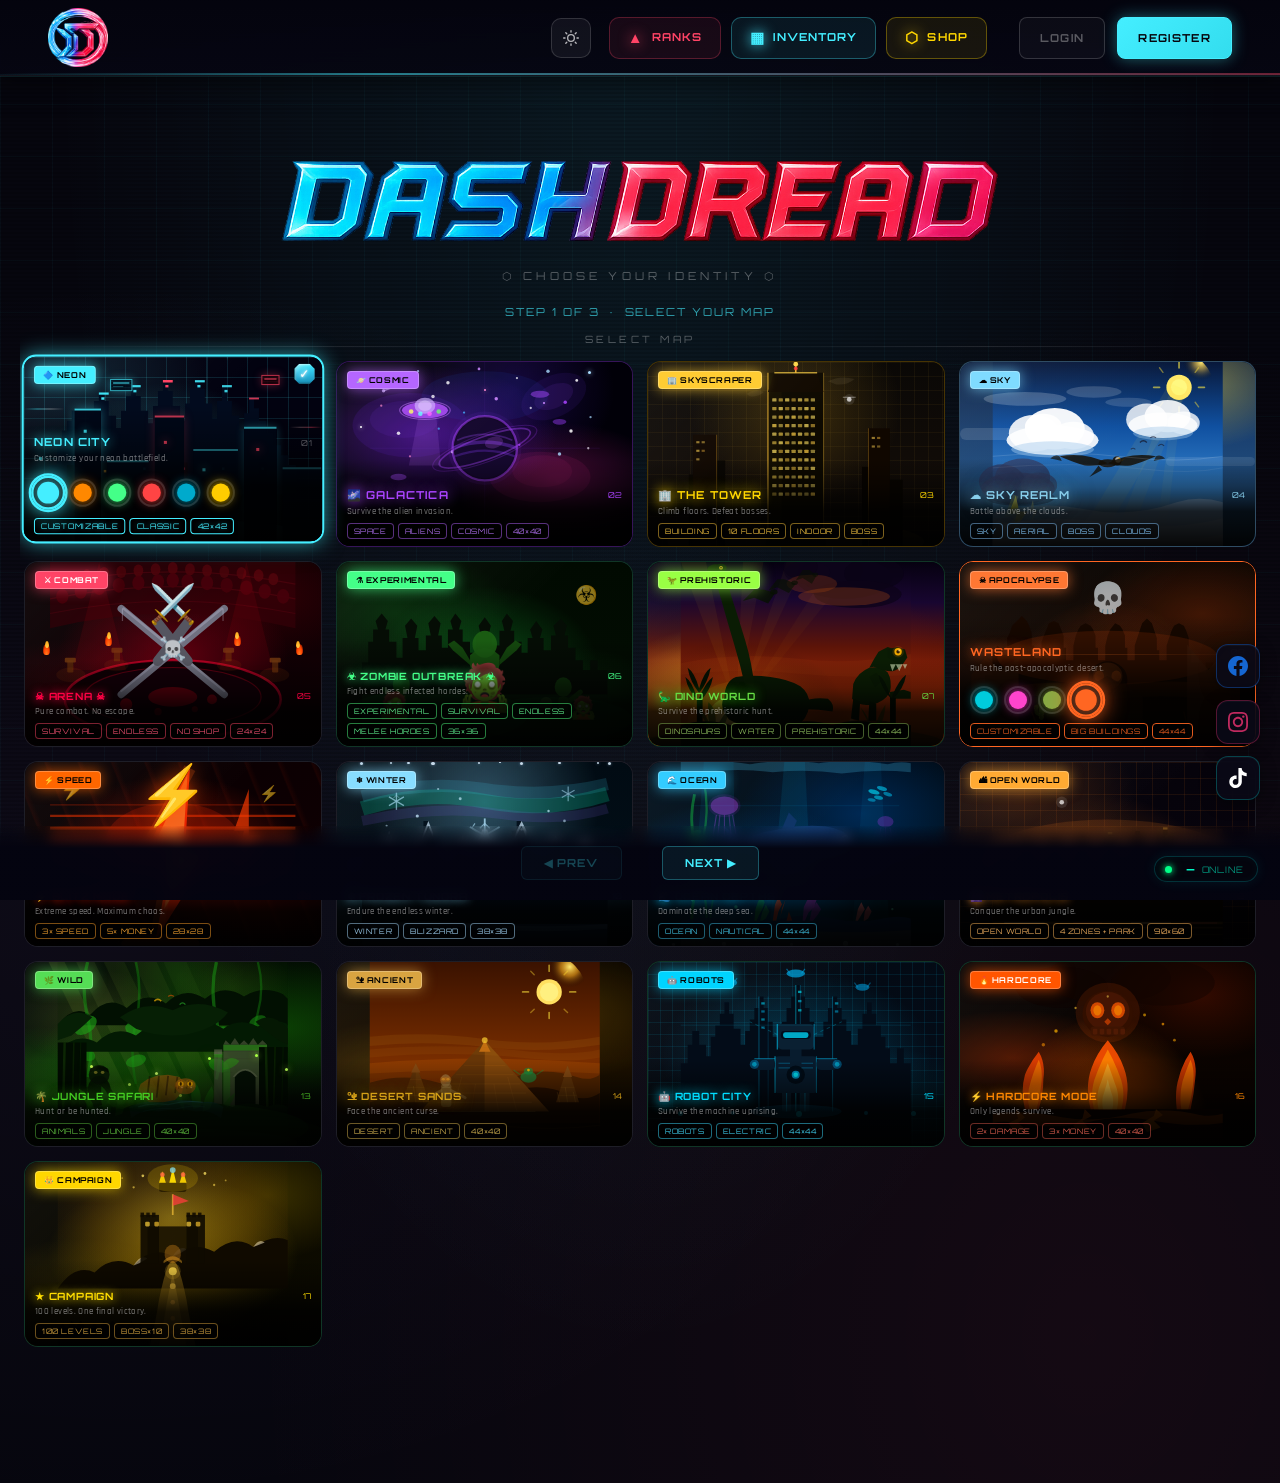
==== commit 486c51e6: "minor" ====
--- a/index.html
+++ b/index.html
@@ -10530,6 +10530,7 @@
     <script src="js/auth.js"></script>
     <script src="js/api.js"></script>
     <script src="js/social.js"></script>
+    <script src="js/social-icons.js"></script>
     <script src="js/ws.js"></script>
     <script src="js/multiplayer.js"></script>
     <script src="js/social-ui.js"></script>
--- a/css/social.css
+++ b/css/social.css
@@ -4631,9 +4631,10 @@
   animation: ncsBadgePop 0.35s var(--nc-spring);
 }
 
-/* ═══════════════════════════════════════════════════════════
+/* CHAT DISABLED: FAB STYLES
+═══════════════════════════════════════════════════════════
    FAB
-   ═══════════════════════════════════════════════════════════ */
+═══════════════════════════════════════════════════════════
 .ncs-fab {
   position: fixed;
   bottom: 28px;
@@ -4725,6 +4726,7 @@
     transform: scale(1) rotate(0);
   }
 }
+END CHAT DISABLED */
 
 /* ═══════════════════════════════════════════════════════════
    TOAST
@@ -7434,3 +7436,307 @@
 html[data-theme="light"] .ncs-confirm-btn.loading::after {
   border-top-color: #a01840;
 }
+
+/* ═══════════════════════════════════════════════════════════
+   FIXED SOCIAL ICONS
+   ═══════════════════════════════════════════════════════════ */
+.ncs-social-icons {
+  position: fixed;
+  right: 20px;
+  bottom: 100px;
+  display: flex;
+  flex-direction: column;
+  gap: 12px;
+  z-index: 1500;
+}
+
+.ncs-social-icon {
+  width: 44px;
+  height: 44px;
+  display: flex;
+  align-items: center;
+  justify-content: center;
+  background: rgba(10, 10, 24, 0.85);
+  border-radius: 12px;
+  text-decoration: none;
+  transition: all 0.3s cubic-bezier(0.4, 0, 0.2, 1);
+  backdrop-filter: blur(10px);
+  -webkit-backdrop-filter: blur(10px);
+  box-shadow:
+    0 4px 16px rgba(0, 0, 0, 0.4),
+    inset 0 1px 0 rgba(255, 255, 255, 0.03);
+}
+
+.ncs-social-icon:active {
+  transform: translateX(-2px) scale(0.98);
+}
+
+.ncs-social-icon svg {
+  transition: filter 0.3s ease, transform 0.3s ease;
+}
+
+/* ── Facebook ─────────────────────────────────────────────── */
+.ncs-social-icon--facebook {
+  border: 1px solid rgba(24, 119, 242, 0.35);
+  color: rgba(24, 119, 242, 0.85);
+}
+
+.ncs-social-icon--facebook:hover {
+  background: rgba(24, 119, 242, 0.15);
+  border-color: rgba(24, 119, 242, 0.7);
+  color: #1877f2;
+  transform: translateX(-4px) scale(1.08);
+  box-shadow:
+    0 0 20px rgba(24, 119, 242, 0.45),
+    0 0 40px rgba(24, 119, 242, 0.2),
+    0 4px 20px rgba(0, 0, 0, 0.5),
+    inset 0 1px 0 rgba(255, 255, 255, 0.05);
+}
+
+.ncs-social-icon--facebook:hover svg {
+  filter: drop-shadow(0 0 8px rgba(24, 119, 242, 0.8));
+}
+
+/* ── Instagram ────────────────────────────────────────────── */
+.ncs-social-icon--instagram {
+  border: 1px solid rgba(225, 48, 108, 0.35);
+  color: rgba(225, 48, 108, 0.85);
+  position: relative;
+}
+
+.ncs-social-icon--instagram::before {
+  content: '';
+  position: absolute;
+  inset: 0;
+  border-radius: 12px;
+  padding: 1px;
+  background: linear-gradient(
+    135deg,
+    rgba(64, 93, 230, 0.3) 0%,
+    rgba(225, 48, 108, 0.3) 25%,
+    rgba(253, 29, 29, 0.3) 50%,
+    rgba(245, 96, 64, 0.3) 75%,
+    rgba(252, 175, 69, 0.3) 100%
+  );
+  -webkit-mask: linear-gradient(#fff 0 0) content-box, linear-gradient(#fff 0 0);
+  mask: linear-gradient(#fff 0 0) content-box, linear-gradient(#fff 0 0);
+  -webkit-mask-composite: xor;
+  mask-composite: exclude;
+  opacity: 0;
+  transition: opacity 0.3s ease;
+}
+
+.ncs-social-icon--instagram:hover {
+  background: linear-gradient(
+    135deg,
+    rgba(64, 93, 230, 0.12) 0%,
+    rgba(225, 48, 108, 0.12) 50%,
+    rgba(252, 175, 69, 0.12) 100%
+  );
+  border-color: transparent;
+  color: #e1306c;
+  transform: translateX(-4px) scale(1.08);
+  box-shadow:
+    0 0 20px rgba(225, 48, 108, 0.4),
+    0 0 40px rgba(131, 58, 180, 0.25),
+    0 4px 20px rgba(0, 0, 0, 0.5),
+    inset 0 1px 0 rgba(255, 255, 255, 0.05);
+}
+
+.ncs-social-icon--instagram:hover::before {
+  opacity: 1;
+  background: linear-gradient(
+    135deg,
+    rgba(64, 93, 230, 0.6) 0%,
+    rgba(225, 48, 108, 0.6) 25%,
+    rgba(253, 29, 29, 0.6) 50%,
+    rgba(245, 96, 64, 0.6) 75%,
+    rgba(252, 175, 69, 0.6) 100%
+  );
+}
+
+.ncs-social-icon--instagram:hover svg {
+  filter: drop-shadow(0 0 8px rgba(225, 48, 108, 0.7)) drop-shadow(0 0 12px rgba(131, 58, 180, 0.5));
+}
+
+/* ── TikTok ───────────────────────────────────────────────── */
+.ncs-social-icon--tiktok {
+  border: 1px solid rgba(0, 242, 234, 0.25);
+  color: #fff;
+  position: relative;
+  overflow: hidden;
+}
+
+.ncs-social-icon--tiktok::before {
+  content: '';
+  position: absolute;
+  inset: 0;
+  background: linear-gradient(
+    135deg,
+    rgba(0, 242, 234, 0.08) 0%,
+    transparent 50%,
+    rgba(255, 0, 80, 0.08) 100%
+  );
+  opacity: 0;
+  transition: opacity 0.3s ease;
+}
+
+.ncs-social-icon--tiktok svg {
+  position: relative;
+  z-index: 1;
+}
+
+.ncs-social-icon--tiktok:hover {
+  background: rgba(0, 0, 0, 0.9);
+  border-color: rgba(0, 242, 234, 0.5);
+  transform: translateX(-4px) scale(1.08);
+  box-shadow:
+    0 0 15px rgba(0, 242, 234, 0.4),
+    0 0 15px rgba(255, 0, 80, 0.4),
+    0 0 30px rgba(0, 242, 234, 0.2),
+    0 0 30px rgba(255, 0, 80, 0.2),
+    0 4px 20px rgba(0, 0, 0, 0.6),
+    inset 0 1px 0 rgba(255, 255, 255, 0.05);
+}
+
+.ncs-social-icon--tiktok:hover::before {
+  opacity: 1;
+}
+
+.ncs-social-icon--tiktok:hover svg {
+  filter:
+    drop-shadow(-2px 0 0 rgba(0, 242, 234, 0.8))
+    drop-shadow(2px 0 0 rgba(255, 0, 80, 0.8))
+    drop-shadow(0 0 6px rgba(255, 255, 255, 0.5));
+}
+
+
+/* ═══════════════════════════════════════════════════════════
+   SOCIAL ICONS - RESPONSIVE
+   ═══════════════════════════════════════════════════════════ */
+@media (max-width: 768px) {
+  .ncs-social-icons {
+    right: 12px;
+    bottom: 85px;
+    gap: 10px;
+  }
+
+  .ncs-social-icon {
+    width: 38px;
+    height: 38px;
+    border-radius: 10px;
+  }
+
+  .ncs-social-icon--instagram::before {
+    border-radius: 10px;
+  }
+
+  .ncs-social-icon svg {
+    width: 17px;
+    height: 17px;
+  }
+}
+
+@media (max-width: 480px) {
+  .ncs-social-icons {
+    right: 10px;
+    bottom: 75px;
+    gap: 8px;
+  }
+
+  .ncs-social-icon {
+    width: 34px;
+    height: 34px;
+    border-radius: 8px;
+  }
+
+  .ncs-social-icon--instagram::before {
+    border-radius: 8px;
+  }
+
+  .ncs-social-icon svg {
+    width: 15px;
+    height: 15px;
+  }
+}
+
+/* Light mode support for social icons */
+html[data-theme="light"] .ncs-social-icon {
+  background: rgba(245, 248, 255, 0.92);
+  box-shadow:
+    0 4px 16px rgba(10, 25, 50, 0.1),
+    inset 0 1px 0 rgba(255, 255, 255, 0.5);
+}
+
+html[data-theme="light"] .ncs-social-icon--facebook {
+  border-color: rgba(24, 119, 242, 0.4);
+  color: rgba(24, 119, 242, 0.85);
+}
+
+html[data-theme="light"] .ncs-social-icon--facebook:hover {
+  background: rgba(24, 119, 242, 0.12);
+  color: #1877f2;
+}
+
+html[data-theme="light"] .ncs-social-icon--instagram {
+  border-color: rgba(225, 48, 108, 0.4);
+  color: rgba(193, 53, 132, 0.85);
+}
+
+html[data-theme="light"] .ncs-social-icon--instagram:hover {
+  background: linear-gradient(
+    135deg,
+    rgba(64, 93, 230, 0.1) 0%,
+    rgba(225, 48, 108, 0.1) 50%,
+    rgba(252, 175, 69, 0.1) 100%
+  );
+  color: #c13584;
+}
+
+html[data-theme="light"] .ncs-social-icon--tiktok {
+  border-color: rgba(0, 0, 0, 0.2);
+  color: #000;
+}
+
+html[data-theme="light"] .ncs-social-icon--tiktok:hover {
+  background: rgba(0, 0, 0, 0.08);
+  border-color: rgba(0, 0, 0, 0.3);
+}
+
+/* ═══════════════════════════════════════════════════════════
+   CHAT DISABLED - All chat UI elements hidden
+   Remove this section to re-enable chat
+   ═══════════════════════════════════════════════════════════ */
+.ncs-fab,
+.ncs-fab-badge,
+#ncsPageChat,
+.ncs-chat-window,
+.ncs-chat-header,
+.ncs-messages-area,
+.ncs-msg,
+.ncs-msg-bubble,
+.ncs-msg-time,
+.ncs-msg-date-div,
+.ncs-input-bar,
+.ncs-msg-input,
+.ncs-send-btn,
+.ncs-conv-row,
+.ncs-conv-info,
+.ncs-conv-name,
+.ncs-conv-preview,
+.ncs-conv-badge,
+.ncs-conv-time,
+/* Clan Chat elements */
+.ncs-clanchat-wrap,
+.ncs-clanchat-messages,
+.ncs-clan-msg,
+.ncs-clan-msg-body,
+.ncs-clan-msg-from,
+.ncs-clan-msg-text,
+.ncs-clan-msg-time,
+#ncsClanMsgArea,
+#ncsClanMsgInput,
+#ncsClanSendBtn {
+  display: none !important;
+}
+/* END CHAT DISABLED */
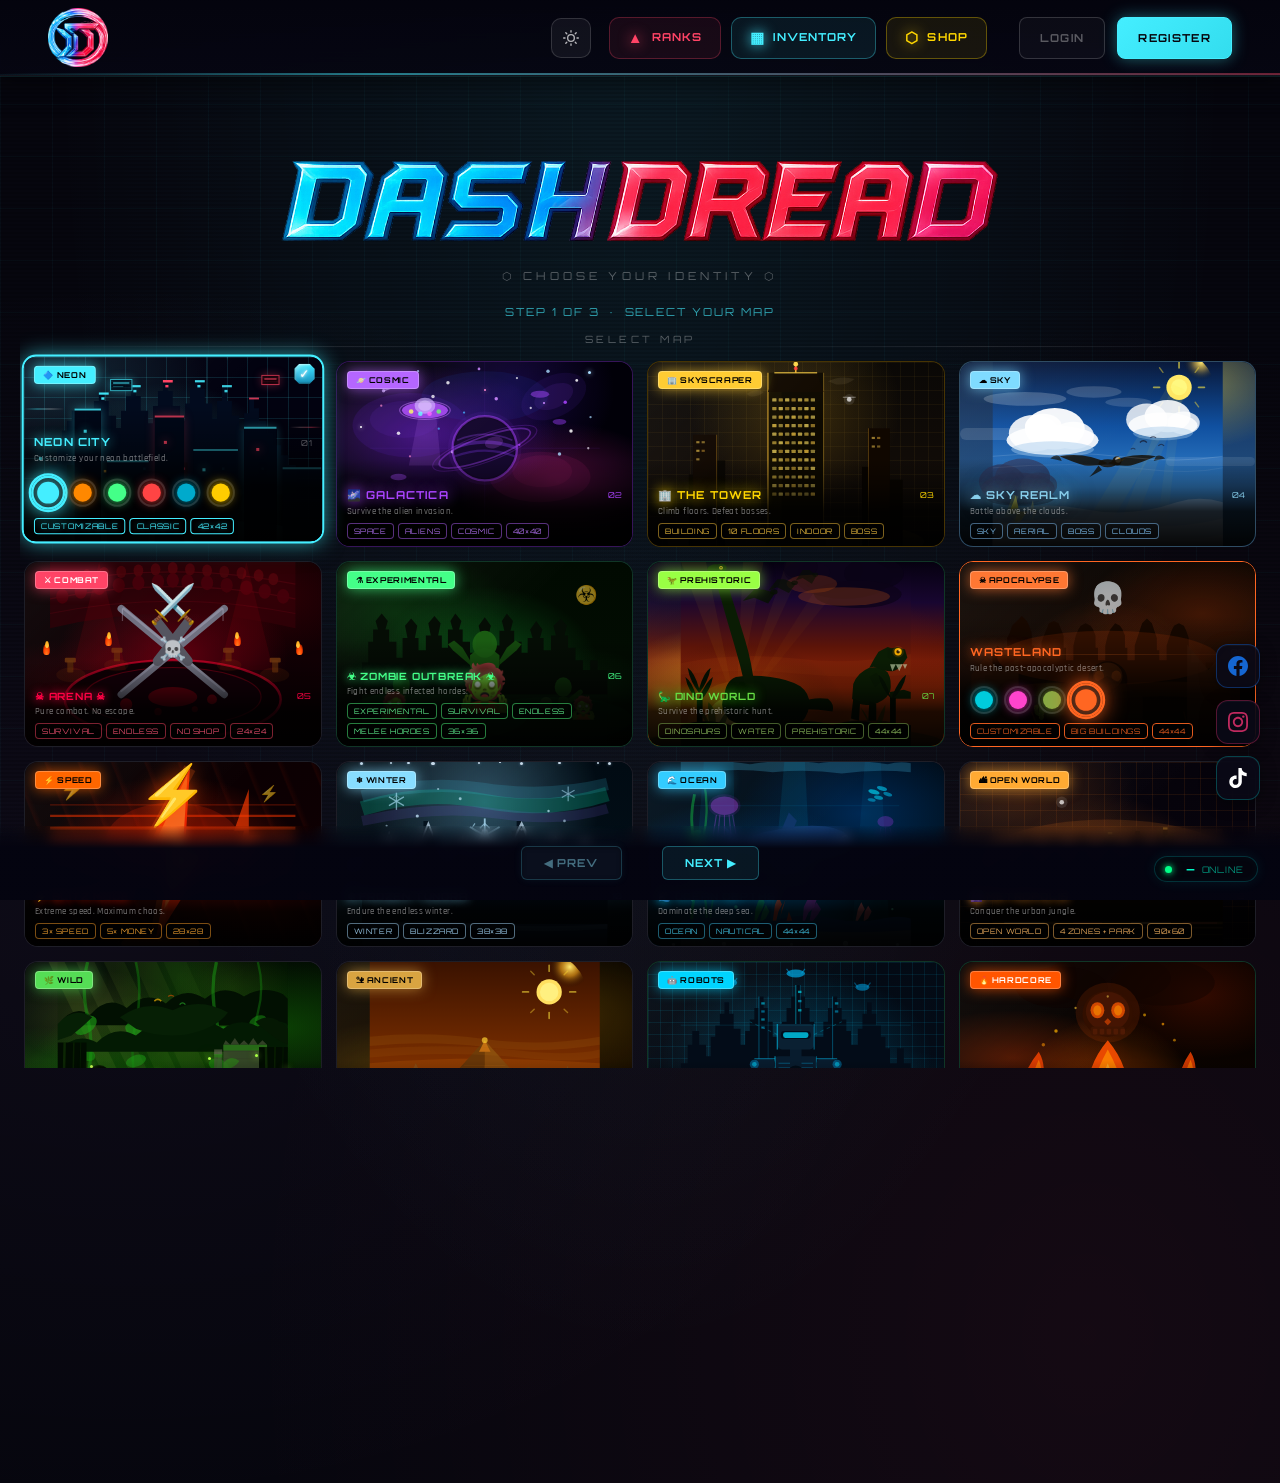
==== commit 9595f5d4: "responsive" ====
--- a/index.html
+++ b/index.html
@@ -11057,6 +11057,7 @@
     <script>
       (function () {
         const el = document.getElementById("onlineCount");
+        const widget = document.getElementById("onlineWidget");
         async function update() {
           try {
             const res = await fetch(
@@ -11064,8 +11065,12 @@
             );
             const { online } = await res.json();
             el.textContent = online.toLocaleString();
+            // Update tooltip for mobile view
+            const playerText = online === 1 ? "player" : "players";
+            widget.setAttribute("data-tooltip", `${online} ${playerText} online`);
           } catch (_) {
             el.textContent = "—";
+            widget.setAttribute("data-tooltip", "Players online");
           }
         }
         update();
--- a/css/style.css
+++ b/css/style.css
@@ -4216,9 +4216,23 @@
   border-color: #44eeff;
 }
 .step-nav-btn:disabled {
-  opacity: 0.28;
-  cursor: default;
+  opacity: 1;
+  cursor: not-allowed;
   pointer-events: none;
+  background: rgba(12, 18, 32, 0.85);
+  border: 1px solid rgba(68, 180, 200, 0.25);
+  color: rgba(100, 160, 180, 0.65);
+  box-shadow:
+    inset 0 1px 4px rgba(0, 0, 0, 0.3),
+    0 0 8px rgba(68, 180, 200, 0.08);
+}
+.step-nav-btn:disabled:hover {
+  background: rgba(12, 18, 32, 0.85);
+  border-color: rgba(68, 180, 200, 0.25);
+  transform: none;
+  box-shadow:
+    inset 0 1px 4px rgba(0, 0, 0, 0.3),
+    0 0 8px rgba(68, 180, 200, 0.08);
 }
 .step-dots {
   display: none; /* Hidden - only PREV/NEXT buttons shown */
@@ -14680,3 +14694,800 @@
       drop-shadow(0 0 60px rgba(160, 24, 64, 0.55));
   }
 }
+
+/* ═══════════════════════════════════════════════════════════
+   MOBILE BOTTOM NAVIGATION — Complete Redesign
+   Left: Multiplayer + Online icons | Center: PREV/NEXT | Right: Social icons
+   ═══════════════════════════════════════════════════════════ */
+
+/* ── Mobile Layout: 991px and below ─────────────────────────── */
+@media (max-width: 991px) {
+  /* ── Step Navigation: Bottom Center ─────────────────────── */
+  .step-nav {
+    background: transparent;
+    backdrop-filter: none;
+    -webkit-backdrop-filter: none;
+    padding: 0;
+    padding-bottom: env(safe-area-inset-bottom, 12px);
+    margin-bottom: 12px;
+    gap: 16px;
+  }
+
+  .step-nav-btn {
+    font-size: 9px;
+    padding: 8px 16px;
+    min-height: 36px;
+    background: rgba(6, 6, 14, 0.9);
+    border: 1px solid rgba(68, 238, 255, 0.35);
+    border-radius: 8px;
+    backdrop-filter: blur(8px);
+    -webkit-backdrop-filter: blur(8px);
+    box-shadow: 0 2px 12px rgba(0, 0, 0, 0.4);
+  }
+
+  .step-nav-btn:hover:not(:disabled) {
+    background: rgba(68, 238, 255, 0.15);
+    border-color: #44eeff;
+    box-shadow:
+      0 0 16px rgba(68, 238, 255, 0.3),
+      0 4px 16px rgba(0, 0, 0, 0.5);
+  }
+
+  /* ── Multiplayer Button: Left Side Floating Icon ─────────── */
+  #mpBtn {
+    position: fixed;
+    left: 14px;
+    bottom: 170px;
+    right: auto;
+    width: 44px;
+    height: 44px;
+    padding: 0;
+    border-radius: 12px;
+    background: rgba(10, 10, 24, 0.92);
+    border: 1px solid rgba(119, 51, 238, 0.4);
+    box-shadow:
+      0 4px 16px rgba(0, 0, 0, 0.45),
+      0 0 20px rgba(119, 51, 238, 0.15),
+      inset 0 1px 0 rgba(255, 255, 255, 0.04);
+    backdrop-filter: blur(10px);
+    -webkit-backdrop-filter: blur(10px);
+    display: flex;
+    align-items: center;
+    justify-content: center;
+    gap: 0;
+    font-size: 0;
+    z-index: 1500;
+    transition: all 0.25s cubic-bezier(0.4, 0, 0.2, 1);
+    animation: none;
+    background-size: 100% 100%;
+  }
+
+  /* Hide text on mobile */
+  #mpBtn::after {
+    content: none;
+  }
+
+  #mpBtn svg {
+    width: 20px;
+    height: 20px;
+    color: rgba(170, 100, 255, 0.9);
+    filter: drop-shadow(0 0 4px rgba(119, 51, 238, 0.4));
+    transition: all 0.25s ease;
+  }
+
+  #mpBtn:hover {
+    transform: translateX(4px) scale(1.08);
+    background: rgba(119, 51, 238, 0.2);
+    border-color: rgba(170, 100, 255, 0.7);
+    box-shadow:
+      0 0 24px rgba(119, 51, 238, 0.5),
+      0 0 40px rgba(119, 51, 238, 0.25),
+      0 6px 24px rgba(0, 0, 0, 0.55),
+      inset 0 1px 0 rgba(255, 255, 255, 0.06);
+  }
+
+  #mpBtn:hover svg {
+    color: #bb88ff;
+    filter: drop-shadow(0 0 8px rgba(170, 100, 255, 0.8));
+  }
+
+  /* Tooltip for Multiplayer */
+  #mpBtn::before {
+    content: "Multiplayer";
+    position: absolute;
+    left: calc(100% + 10px);
+    top: 50%;
+    transform: translateY(-50%) translateX(-8px);
+    background: rgba(6, 6, 14, 0.95);
+    color: #bb88ff;
+    font-family: "Orbitron", monospace;
+    font-size: 9px;
+    font-weight: 600;
+    letter-spacing: 0.08em;
+    padding: 6px 10px;
+    border-radius: 6px;
+    border: 1px solid rgba(119, 51, 238, 0.3);
+    white-space: nowrap;
+    opacity: 0;
+    pointer-events: none;
+    transition: all 0.2s ease;
+    z-index: 1600;
+    box-shadow: 0 4px 12px rgba(0, 0, 0, 0.5);
+  }
+
+  #mpBtn:hover::before,
+  #mpBtn:focus::before {
+    opacity: 1;
+    transform: translateY(-50%) translateX(0);
+  }
+
+  /* ── Online Widget: Left Side Floating Icon ─────────────── */
+  #onlineWidget {
+    position: fixed;
+    left: 14px;
+    bottom: 114px;
+    right: auto;
+    width: 44px;
+    height: 44px;
+    padding: 0;
+    border-radius: 12px;
+    background: rgba(10, 10, 24, 0.92);
+    border: 1px solid rgba(0, 255, 200, 0.3);
+    box-shadow:
+      0 4px 16px rgba(0, 0, 0, 0.45),
+      0 0 18px rgba(0, 255, 136, 0.12),
+      inset 0 1px 0 rgba(255, 255, 255, 0.04);
+    backdrop-filter: blur(10px);
+    -webkit-backdrop-filter: blur(10px);
+    display: flex;
+    align-items: center;
+    justify-content: center;
+    flex-direction: column;
+    gap: 0;
+    z-index: 1500;
+    pointer-events: auto;
+    cursor: default;
+    transition: all 0.25s cubic-bezier(0.4, 0, 0.2, 1);
+  }
+
+  #onlineWidget:hover {
+    transform: translateX(4px) scale(1.08);
+    background: rgba(0, 255, 200, 0.1);
+    border-color: rgba(0, 255, 200, 0.5);
+    box-shadow:
+      0 0 22px rgba(0, 255, 136, 0.4),
+      0 0 36px rgba(0, 255, 200, 0.2),
+      0 6px 24px rgba(0, 0, 0, 0.55),
+      inset 0 1px 0 rgba(255, 255, 255, 0.06);
+  }
+
+  /* Online dot - positioned at top-right corner */
+  .online-dot {
+    position: absolute;
+    top: 6px;
+    right: 6px;
+    width: 8px;
+    height: 8px;
+    border: 1.5px solid rgba(10, 10, 24, 0.9);
+  }
+
+  /* User icon for online widget */
+  #onlineWidget::before {
+    content: "";
+    width: 18px;
+    height: 18px;
+    background-image: url("data:image/svg+xml,%3Csvg xmlns='http://www.w3.org/2000/svg' viewBox='0 0 24 24' fill='none' stroke='%2300ddbb' stroke-width='2' stroke-linecap='round' stroke-linejoin='round'%3E%3Cpath d='M17 21v-2a4 4 0 0 0-4-4H5a4 4 0 0 0-4 4v2'/%3E%3Ccircle cx='9' cy='7' r='4'/%3E%3Cpath d='M23 21v-2a4 4 0 0 0-3-3.87'/%3E%3Cpath d='M16 3.13a4 4 0 0 1 0 7.75'/%3E%3C/svg%3E");
+    background-size: contain;
+    background-repeat: no-repeat;
+    background-position: center;
+    filter: drop-shadow(0 0 4px rgba(0, 255, 200, 0.4));
+    transition: filter 0.25s ease;
+    margin-bottom: 2px;
+  }
+
+  #onlineWidget:hover::before {
+    filter: drop-shadow(0 0 8px rgba(0, 255, 200, 0.7));
+  }
+
+  /* Online count as badge */
+  #onlineCount {
+    font-family: "Orbitron", monospace;
+    font-size: 9px;
+    font-weight: 700;
+    color: #00ffcc;
+    text-shadow: 0 0 6px rgba(0, 255, 200, 0.5);
+    min-width: auto;
+    text-align: center;
+    line-height: 1;
+  }
+
+  /* Hide "online" label text on mobile */
+  .online-label {
+    display: none;
+  }
+
+  /* Tooltip for Online widget */
+  #onlineWidget::after {
+    content: attr(data-tooltip);
+    position: absolute;
+    left: calc(100% + 10px);
+    top: 50%;
+    transform: translateY(-50%) translateX(-8px);
+    background: rgba(6, 6, 14, 0.95);
+    color: #00ffcc;
+    font-family: "Orbitron", monospace;
+    font-size: 9px;
+    font-weight: 600;
+    letter-spacing: 0.06em;
+    padding: 6px 10px;
+    border-radius: 6px;
+    border: 1px solid rgba(0, 255, 200, 0.3);
+    white-space: nowrap;
+    opacity: 0;
+    pointer-events: none;
+    transition: all 0.2s ease;
+    z-index: 1600;
+    box-shadow: 0 4px 12px rgba(0, 0, 0, 0.5);
+  }
+
+  #onlineWidget:hover::after,
+  #onlineWidget:focus::after {
+    opacity: 1;
+    transform: translateY(-50%) translateX(0);
+  }
+
+  /* ── Map cards layout improvements ─────────────────────────── */
+  .select-container {
+    padding-left: 14px;
+    padding-right: 14px;
+    max-width: 92%;
+    margin: 0 auto;
+  }
+
+  .maps-grid {
+    display: grid;
+    grid-template-columns: repeat(2, minmax(0, 1fr));
+    gap: 10px;
+    padding: 0;
+    width: 100%;
+  }
+
+  /* First/selected card spans full width */
+  .maps-grid .map-card:first-child,
+  .maps-grid .map-card.selected {
+    grid-column: 1 / -1;
+    height: 180px;
+  }
+
+  .maps-grid .map-card:first-child .map-name,
+  .maps-grid .map-card.selected .map-name {
+    font-size: 14px;
+  }
+
+  .maps-grid .map-card:first-child .map-desc,
+  .maps-grid .map-card.selected .map-desc {
+    font-size: 10px;
+    display: block;
+  }
+
+  /* Regular map cards */
+  .map-card {
+    height: 145px;
+  }
+
+  .map-name {
+    font-size: 11px;
+  }
+
+  .map-desc {
+    font-size: 9px;
+  }
+
+  .map-tag {
+    font-size: 7px;
+    padding: 2px 5px;
+  }
+
+  .map-info {
+    padding: 6px 10px;
+  }
+
+  /* Special taller cards */
+  .map-card--neon-city,
+  .map-card--wasteland {
+    height: 165px;
+  }
+}
+
+/* ── Tablet: 767px ──────────────────────────────────────────── */
+@media (max-width: 767px) {
+  .step-nav {
+    gap: 14px;
+    margin-bottom: 10px;
+  }
+
+  .step-nav-btn {
+    font-size: 8px;
+    padding: 7px 14px;
+    min-height: 34px;
+  }
+
+  #mpBtn,
+  #onlineWidget {
+    width: 42px;
+    height: 42px;
+    left: 12px;
+    border-radius: 11px;
+  }
+
+  #mpBtn {
+    bottom: 160px;
+  }
+
+  #onlineWidget {
+    bottom: 106px;
+  }
+
+  #mpBtn svg {
+    width: 18px;
+    height: 18px;
+  }
+
+  #onlineWidget::before {
+    width: 16px;
+    height: 16px;
+  }
+
+  #onlineCount {
+    font-size: 8px;
+  }
+
+  .online-dot {
+    width: 7px;
+    height: 7px;
+    top: 5px;
+    right: 5px;
+  }
+
+  /* ── Map cards at 767px ─────────────────────────────────────── */
+  .select-container {
+    padding-left: 12px;
+    padding-right: 12px;
+    max-width: 94%;
+  }
+
+  .maps-grid {
+    gap: 9px;
+  }
+
+  .maps-grid .map-card:first-child,
+  .maps-grid .map-card.selected {
+    height: 170px;
+  }
+
+  .maps-grid .map-card:first-child .map-name,
+  .maps-grid .map-card.selected .map-name {
+    font-size: 13px;
+  }
+
+  .map-card {
+    height: 138px;
+  }
+
+  .map-name {
+    font-size: 10.5px;
+  }
+
+  .map-tag {
+    font-size: 6.5px;
+  }
+
+  .map-card--neon-city,
+  .map-card--wasteland {
+    height: 155px;
+  }
+}
+
+/* ── Small Mobile: 575px ────────────────────────────────────── */
+@media (max-width: 575px) {
+  .step-nav {
+    gap: 12px;
+    margin-bottom: 8px;
+  }
+
+  .step-nav-btn {
+    font-size: 8px;
+    padding: 6px 12px;
+    min-height: 32px;
+    letter-spacing: 0.06em;
+  }
+
+  #mpBtn,
+  #onlineWidget {
+    width: 40px;
+    height: 40px;
+    left: 10px;
+    border-radius: 10px;
+  }
+
+  #mpBtn {
+    bottom: 150px;
+  }
+
+  #onlineWidget {
+    bottom: 100px;
+  }
+
+  #mpBtn svg {
+    width: 17px;
+    height: 17px;
+  }
+
+  #onlineWidget::before {
+    width: 15px;
+    height: 15px;
+  }
+
+  #onlineCount {
+    font-size: 8px;
+  }
+
+  .online-dot {
+    width: 6px;
+    height: 6px;
+    top: 5px;
+    right: 5px;
+    border-width: 1px;
+  }
+
+  /* ── Map cards at 575px ─────────────────────────────────────── */
+  .select-container {
+    padding-left: 10px;
+    padding-right: 10px;
+    max-width: 96%;
+  }
+
+  .maps-grid {
+    gap: 8px;
+  }
+
+  .maps-grid .map-card:first-child,
+  .maps-grid .map-card.selected {
+    height: 155px;
+  }
+
+  .maps-grid .map-card:first-child .map-name,
+  .maps-grid .map-card.selected .map-name {
+    font-size: 12px;
+  }
+
+  .map-card {
+    height: 125px;
+  }
+
+  .map-name {
+    font-size: 10px;
+  }
+
+  .map-desc {
+    font-size: 8px;
+  }
+
+  .map-tag {
+    font-size: 6px;
+    padding: 2px 4px;
+  }
+
+  .map-info {
+    padding: 5px 8px;
+  }
+
+  .map-card--neon-city,
+  .map-card--wasteland {
+    height: 145px;
+  }
+
+  /* Smaller tooltips */
+  #mpBtn::before,
+  #onlineWidget::after {
+    font-size: 8px;
+    padding: 5px 8px;
+  }
+}
+
+/* ── Extra Small Mobile: 480px ──────────────────────────────── */
+@media (max-width: 480px) {
+  .step-nav {
+    gap: 10px;
+  }
+
+  .step-nav-btn {
+    font-size: 7px;
+    padding: 6px 10px;
+    min-height: 30px;
+  }
+
+  #mpBtn,
+  #onlineWidget {
+    width: 38px;
+    height: 38px;
+    left: 8px;
+    border-radius: 9px;
+  }
+
+  #mpBtn {
+    bottom: 140px;
+  }
+
+  #onlineWidget {
+    bottom: 94px;
+  }
+
+  #mpBtn svg {
+    width: 16px;
+    height: 16px;
+  }
+
+  #onlineWidget::before {
+    width: 14px;
+    height: 14px;
+  }
+
+  #onlineCount {
+    font-size: 7px;
+  }
+
+  .online-dot {
+    width: 6px;
+    height: 6px;
+    top: 4px;
+    right: 4px;
+  }
+
+  /* ── Map cards at 480px ─────────────────────────────────────── */
+  .select-container {
+    padding-left: 8px;
+    padding-right: 8px;
+    max-width: 98%;
+  }
+
+  .maps-grid {
+    gap: 7px;
+  }
+
+  .maps-grid .map-card:first-child,
+  .maps-grid .map-card.selected {
+    height: 145px;
+  }
+
+  .maps-grid .map-card:first-child .map-name,
+  .maps-grid .map-card.selected .map-name {
+    font-size: 11px;
+  }
+
+  .map-card {
+    height: 115px;
+  }
+
+  .map-name {
+    font-size: 9.5px;
+  }
+
+  .map-tag {
+    font-size: 5.5px;
+    padding: 1.5px 3px;
+  }
+
+  .map-info {
+    padding: 4px 6px;
+  }
+
+  .map-card--neon-city,
+  .map-card--wasteland {
+    height: 135px;
+  }
+}
+
+/* ── Very Small Mobile: 390px ───────────────────────────────── */
+@media (max-width: 390px) {
+  .step-nav {
+    gap: 8px;
+    margin-bottom: 6px;
+  }
+
+  .step-nav-btn {
+    font-size: 7px;
+    padding: 5px 9px;
+    min-height: 28px;
+    border-radius: 6px;
+  }
+
+  #mpBtn,
+  #onlineWidget {
+    width: 36px;
+    height: 36px;
+    left: 6px;
+    border-radius: 8px;
+  }
+
+  #mpBtn {
+    bottom: 130px;
+  }
+
+  #onlineWidget {
+    bottom: 86px;
+  }
+
+  #mpBtn svg {
+    width: 15px;
+    height: 15px;
+  }
+
+  #onlineWidget::before {
+    width: 13px;
+    height: 13px;
+  }
+
+  #onlineCount {
+    font-size: 7px;
+  }
+
+  .online-dot {
+    width: 5px;
+    height: 5px;
+    top: 4px;
+    right: 4px;
+  }
+
+  /* ── Map cards at 390px ─────────────────────────────────────── */
+  .select-container {
+    padding-left: 6px;
+    padding-right: 6px;
+    max-width: 100%;
+  }
+
+  .maps-grid {
+    gap: 6px;
+  }
+
+  .maps-grid .map-card:first-child,
+  .maps-grid .map-card.selected {
+    height: 135px;
+  }
+
+  .maps-grid .map-card:first-child .map-name,
+  .maps-grid .map-card.selected .map-name {
+    font-size: 10px;
+  }
+
+  .map-card {
+    height: 105px;
+  }
+
+  .map-name {
+    font-size: 9px;
+  }
+
+  .map-desc {
+    font-size: 7px;
+    display: none;
+  }
+
+  .map-tag {
+    font-size: 5px;
+    padding: 1px 3px;
+  }
+
+  .map-info {
+    padding: 4px 5px;
+  }
+
+  .map-card--neon-city,
+  .map-card--wasteland {
+    height: 125px;
+  }
+}
+
+/* ── Ultra Small Mobile: 360px ──────────────────────────────── */
+@media (max-width: 360px) {
+  .step-nav {
+    gap: 6px;
+    margin-bottom: 5px;
+  }
+
+  .step-nav-btn {
+    font-size: 6px;
+    padding: 5px 8px;
+    min-height: 26px;
+  }
+
+  #mpBtn,
+  #onlineWidget {
+    width: 34px;
+    height: 34px;
+    left: 5px;
+    border-radius: 7px;
+  }
+
+  #mpBtn {
+    bottom: 120px;
+  }
+
+  #onlineWidget {
+    bottom: 78px;
+  }
+
+  #mpBtn svg {
+    width: 14px;
+    height: 14px;
+  }
+
+  #onlineWidget::before {
+    width: 12px;
+    height: 12px;
+    margin-bottom: 1px;
+  }
+
+  #onlineCount {
+    font-size: 6px;
+  }
+
+  .online-dot {
+    width: 5px;
+    height: 5px;
+    top: 3px;
+    right: 3px;
+  }
+
+  /* ── Map cards at 360px — single column for readability ────── */
+  .select-container {
+    padding-left: 5px;
+    padding-right: 5px;
+  }
+
+  .maps-grid {
+    grid-template-columns: 1fr;
+    gap: 6px;
+  }
+
+  .maps-grid .map-card:first-child,
+  .maps-grid .map-card.selected {
+    height: 130px;
+  }
+
+  .maps-grid .map-card:first-child .map-name,
+  .maps-grid .map-card.selected .map-name {
+    font-size: 11px;
+  }
+
+  .map-card {
+    height: 100px;
+  }
+
+  .map-name {
+    font-size: 10px;
+  }
+
+  .map-desc {
+    display: none;
+  }
+
+  .map-tag {
+    font-size: 5px;
+  }
+
+  .map-info {
+    padding: 4px 5px;
+  }
+
+  .map-card--neon-city,
+  .map-card--wasteland {
+    height: 120px;
+  }
+
+  /* Hide tooltips on very small screens */
+  #mpBtn::before,
+  #onlineWidget::after {
+    display: none;
+  }
+}
--- a/css/social.css
+++ b/css/social.css
@@ -7613,50 +7613,150 @@
 
 /* ═══════════════════════════════════════════════════════════
    SOCIAL ICONS - RESPONSIVE
+   Mirrors the left-side Multiplayer/Online icons positioning
    ═══════════════════════════════════════════════════════════ */
-@media (max-width: 768px) {
+
+/* ── Mobile: 991px — Match left-side icon styling ───────────── */
+@media (max-width: 991px) {
+  .ncs-social-icons {
+    right: 14px;
+    bottom: 114px; /* Aligned with left-side icons */
+    gap: 12px;
+  }
+
+  .ncs-social-icon {
+    width: 44px;
+    height: 44px;
+    border-radius: 12px;
+  }
+
+  .ncs-social-icon--instagram::before {
+    border-radius: 12px;
+  }
+
+  .ncs-social-icon svg {
+    width: 20px;
+    height: 20px;
+  }
+
+  /* Hover animation mirrors left side */
+  .ncs-social-icon:hover {
+    transform: translateX(-4px) scale(1.08);
+  }
+}
+
+@media (max-width: 767px) {
   .ncs-social-icons {
     right: 12px;
-    bottom: 85px;
+    bottom: 106px;
+    gap: 12px;
+  }
+
+  .ncs-social-icon {
+    width: 42px;
+    height: 42px;
+    border-radius: 11px;
+  }
+
+  .ncs-social-icon--instagram::before {
+    border-radius: 11px;
+  }
+
+  .ncs-social-icon svg {
+    width: 18px;
+    height: 18px;
+  }
+}
+
+@media (max-width: 575px) {
+  .ncs-social-icons {
+    right: 10px;
+    bottom: 100px;
     gap: 10px;
+  }
+
+  .ncs-social-icon {
+    width: 40px;
+    height: 40px;
+    border-radius: 10px;
+  }
+
+  .ncs-social-icon--instagram::before {
+    border-radius: 10px;
+  }
+
+  .ncs-social-icon svg {
+    width: 17px;
+    height: 17px;
+  }
+}
+
+@media (max-width: 480px) {
+  .ncs-social-icons {
+    right: 8px;
+    bottom: 94px;
+    gap: 8px;
   }
 
   .ncs-social-icon {
     width: 38px;
     height: 38px;
-    border-radius: 10px;
+    border-radius: 9px;
   }
 
   .ncs-social-icon--instagram::before {
-    border-radius: 10px;
+    border-radius: 9px;
   }
 
   .ncs-social-icon svg {
-    width: 17px;
-    height: 17px;
-  }
-}
-
-@media (max-width: 480px) {
+    width: 16px;
+    height: 16px;
+  }
+}
+
+@media (max-width: 390px) {
   .ncs-social-icons {
-    right: 10px;
-    bottom: 75px;
+    right: 6px;
+    bottom: 86px;
     gap: 8px;
+  }
+
+  .ncs-social-icon {
+    width: 36px;
+    height: 36px;
+    border-radius: 8px;
+  }
+
+  .ncs-social-icon--instagram::before {
+    border-radius: 8px;
+  }
+
+  .ncs-social-icon svg {
+    width: 15px;
+    height: 15px;
+  }
+}
+
+@media (max-width: 360px) {
+  .ncs-social-icons {
+    right: 5px;
+    bottom: 78px;
+    gap: 6px;
   }
 
   .ncs-social-icon {
     width: 34px;
     height: 34px;
-    border-radius: 8px;
+    border-radius: 7px;
   }
 
   .ncs-social-icon--instagram::before {
-    border-radius: 8px;
+    border-radius: 7px;
   }
 
   .ncs-social-icon svg {
-    width: 15px;
-    height: 15px;
+    width: 14px;
+    height: 14px;
   }
 }
 
